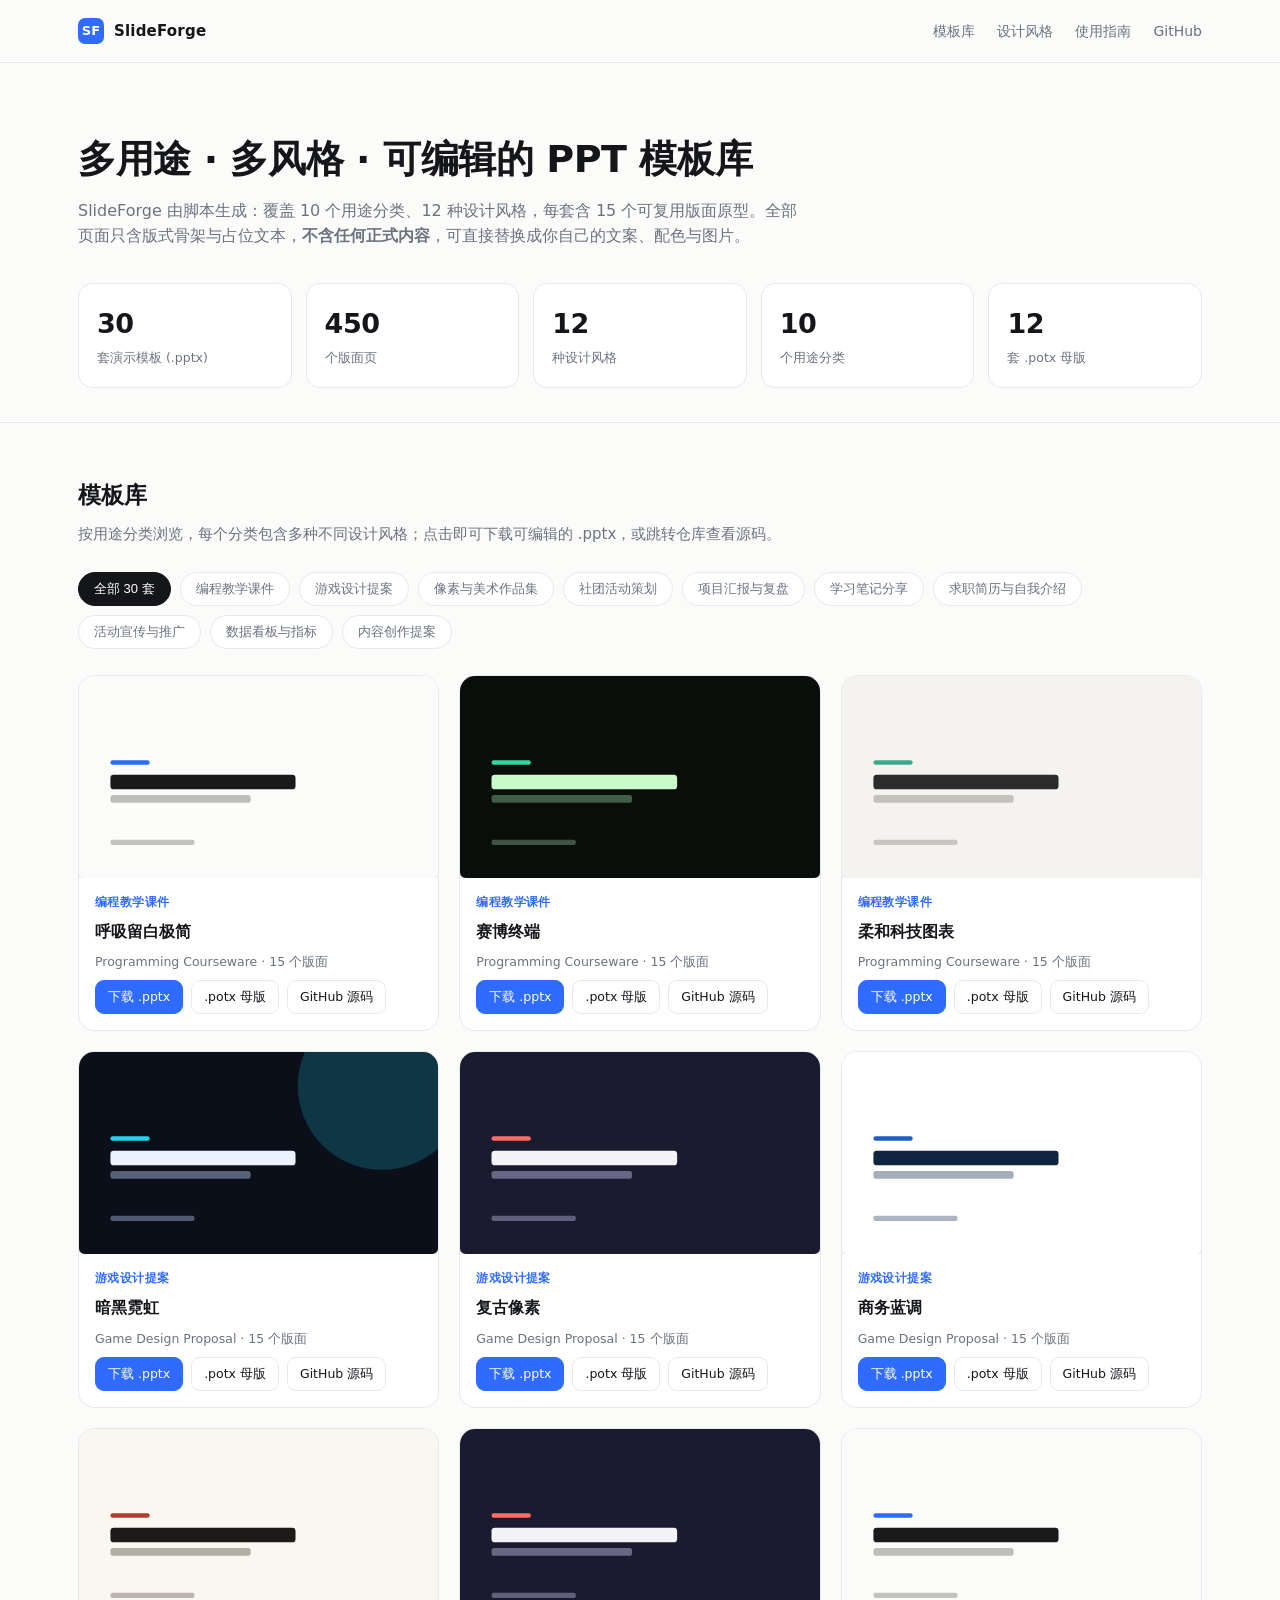
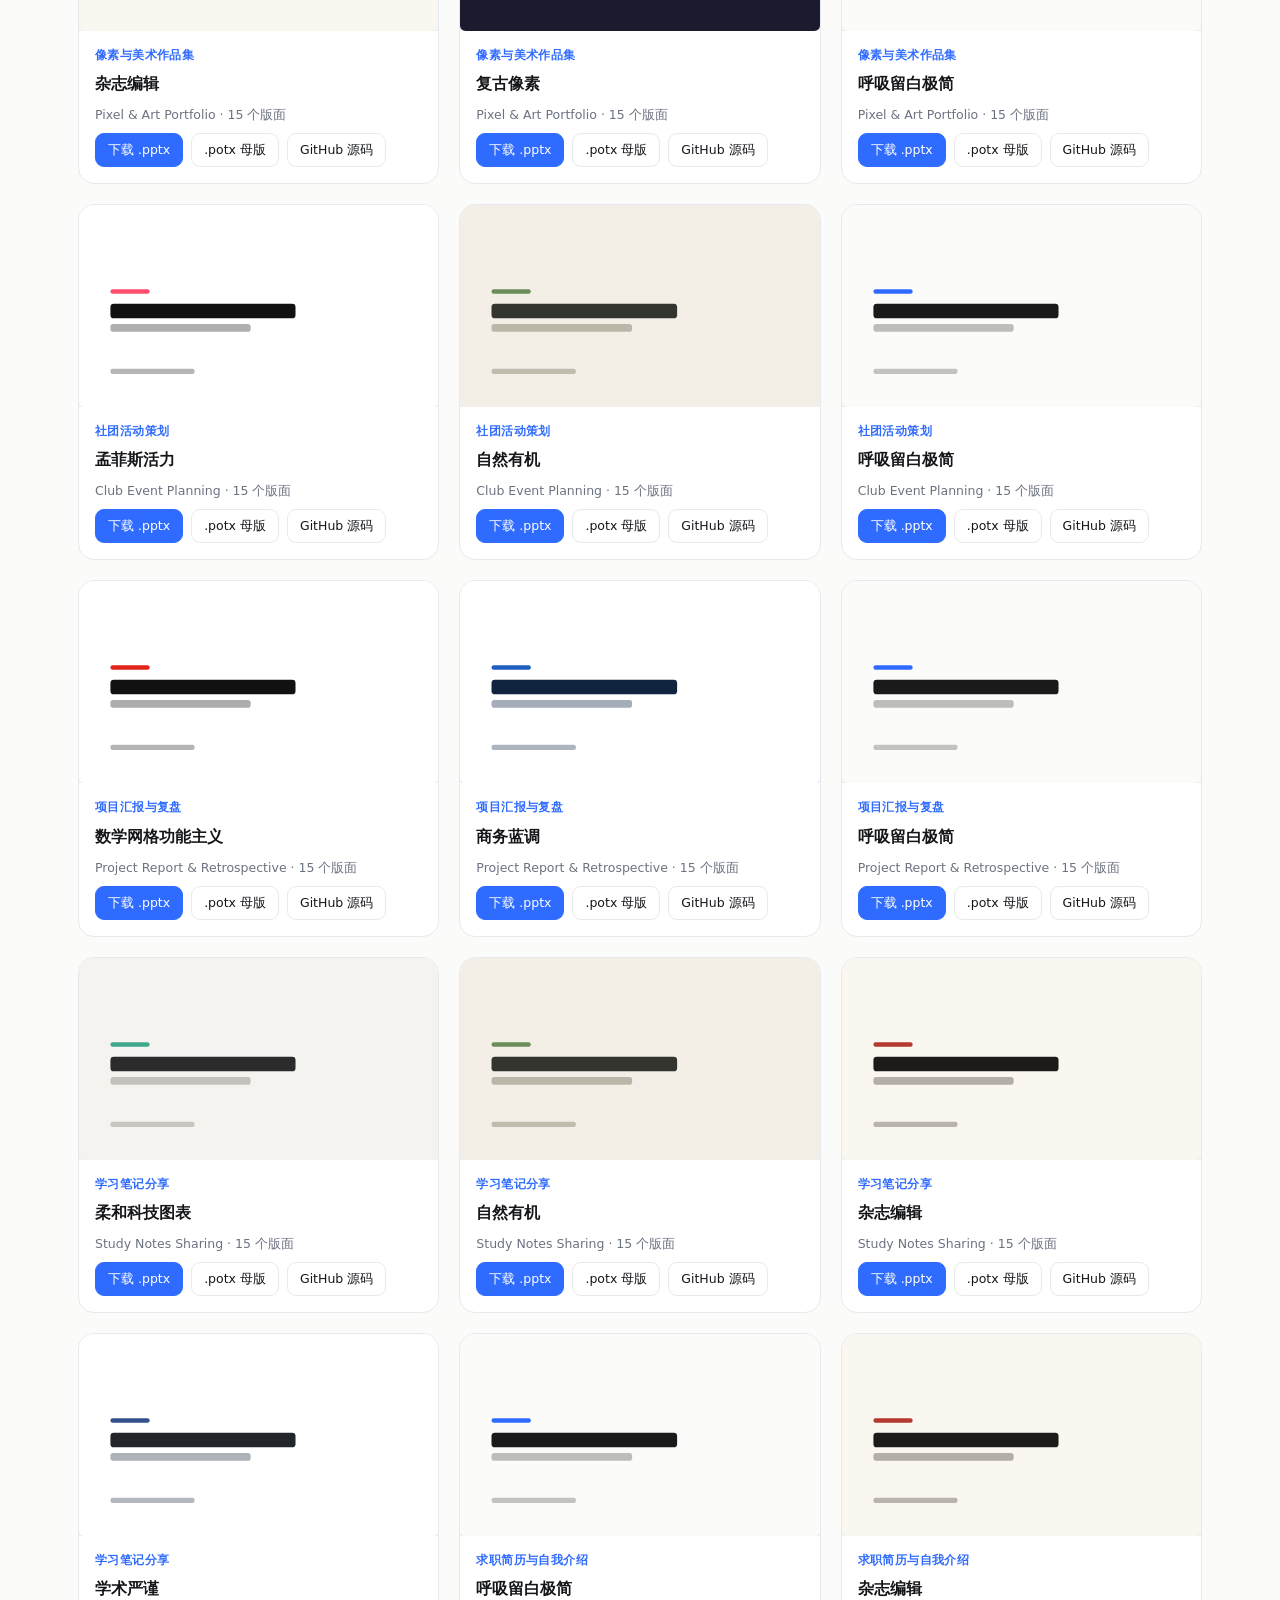
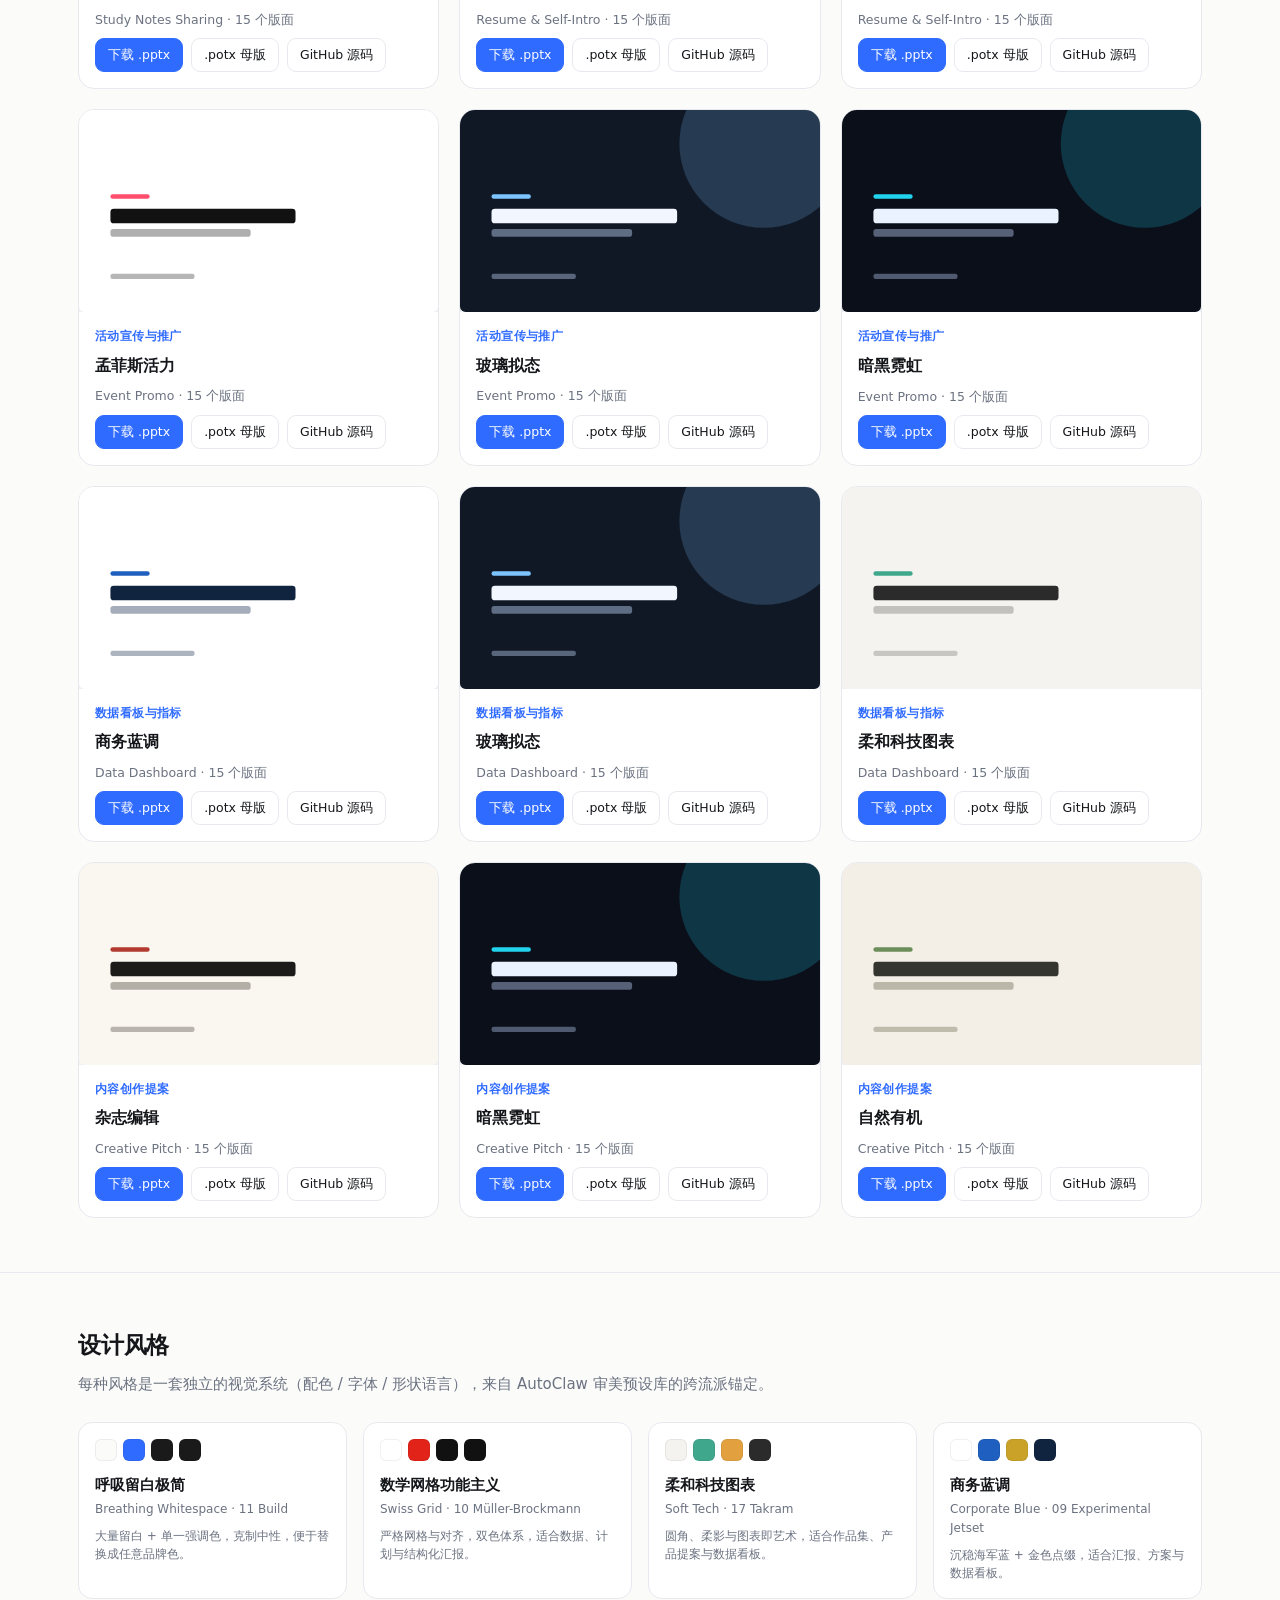
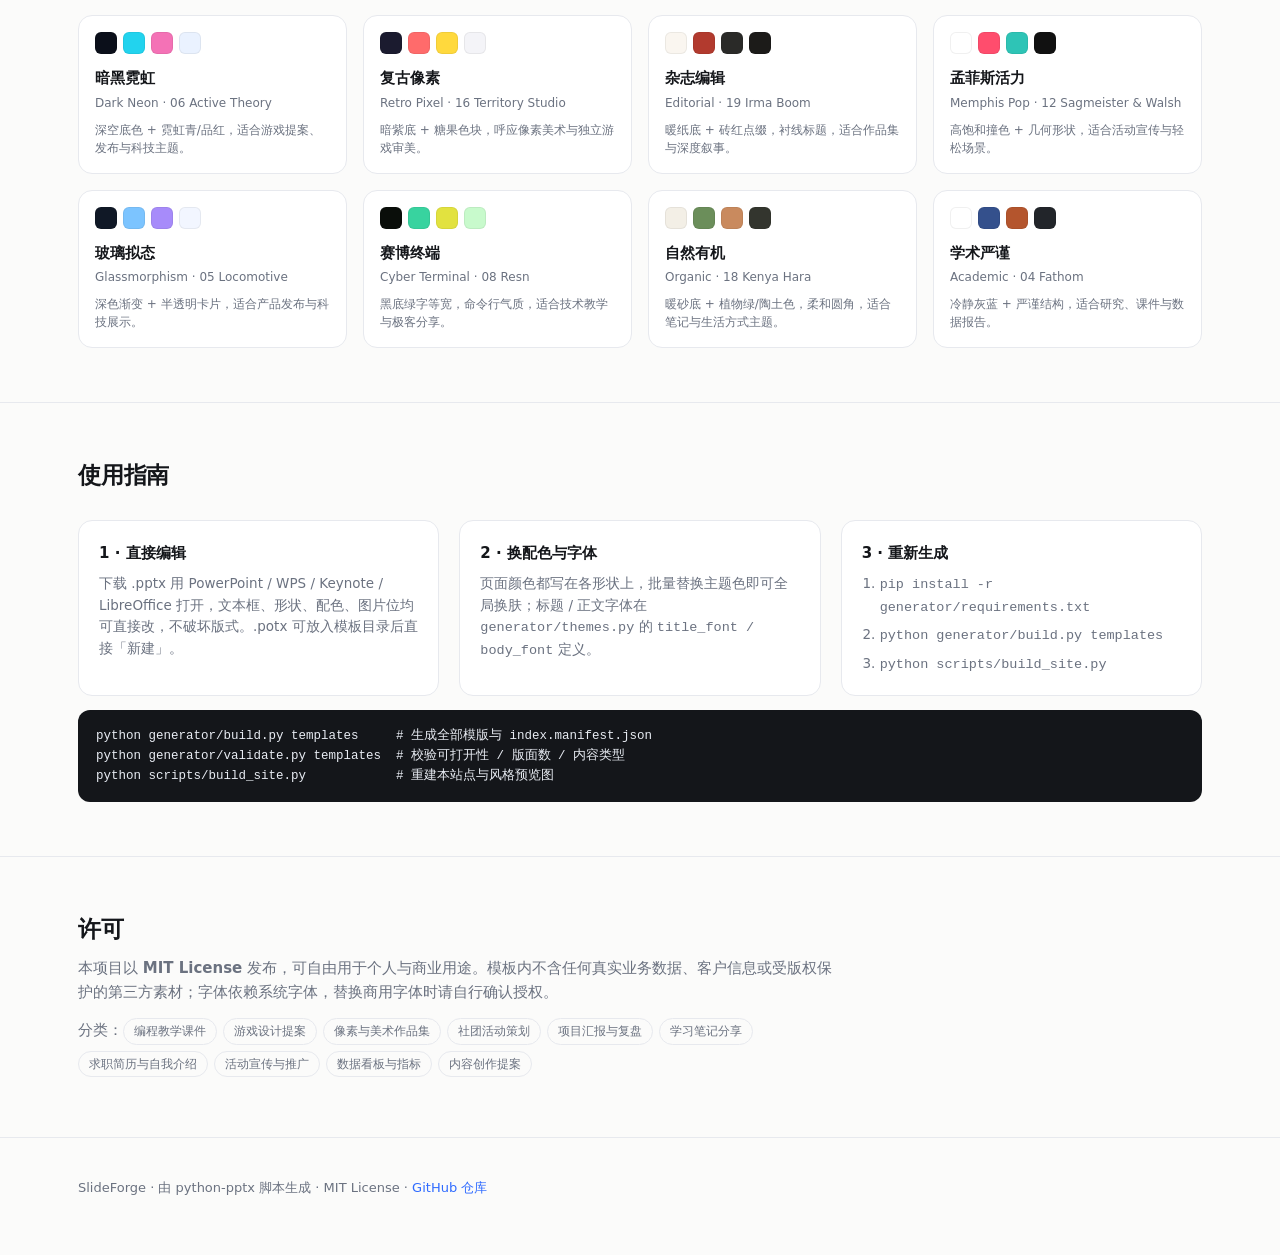
==== index.html @ 3bc5da4f "feat: SlideForge 多用途可编辑PPT模板库首版 - 30 套 .pptx 模板 / 450 版面 / 12 种设计风格 / 10 个用途分类 - 12 套 .potx 母版模板 - p" ====
<!DOCTYPE html>
<html lang="zh-CN">
<head>
<meta charset="utf-8">
<meta name="viewport" content="width=device-width,initial-scale=1">
<title>SlideForge · 多用途可编辑 PPT 模板库</title>
<meta name="description" content="SlideForge —— 30 套多用途、多风格、可编辑且不含正式内容的 PPT 模板库，MIT 协议。">
<style>
*{box-sizing:border-box;margin:0;padding:0}
:root{--ink:#14161a;--ink2:#6b7280;--line:#e7e9ee;--bg:#fbfbfa;--accent:#2f6bff;--card:#fff}
html{scroll-behavior:smooth}
body{background:var(--bg);color:var(--ink);font:15px/1.6 "Segoe UI","Microsoft YaHei",system-ui,sans-serif;-webkit-font-smoothing:antialiased}
a{color:inherit;text-decoration:none}
.wrap{max-width:1180px;margin:0 auto;padding:0 28px}
header.top{position:sticky;top:0;z-index:20;background:rgba(251,251,250,.86);backdrop-filter:blur(10px);border-bottom:1px solid var(--line)}
.top .wrap{display:flex;align-items:center;justify-content:space-between;height:62px}
.brand{display:flex;align-items:center;gap:10px;font-weight:700;letter-spacing:.2px}
.mark{width:26px;height:26px;border-radius:7px;background:var(--accent);display:inline-flex;align-items:center;justify-content:center;color:#fff;font-size:13px;font-weight:800}
.top nav a{color:var(--ink2);font-size:14px;margin-left:22px}
.top nav a:hover{color:var(--accent)}
.hero{padding:74px 0 34px;border-bottom:1px solid var(--line)}
.hero h1{font-size:38px;font-weight:800;letter-spacing:-.4px;max-width:820px;line-height:1.18}
.hero p.lead{margin-top:16px;color:var(--ink2);max-width:720px;font-size:16px}
.metrics{display:grid;grid-template-columns:repeat(5,1fr);gap:14px;margin-top:34px}
.metric{background:var(--card);border:1px solid var(--line);border-radius:14px;padding:18px 18px}
.metric b{display:block;font-size:27px;font-weight:800;letter-spacing:-.5px}
.metric span{color:var(--ink2);font-size:12.5px}
section{padding:54px 0;border-bottom:1px solid var(--line)}
h2.sec{font-size:23px;font-weight:750;letter-spacing:-.2px}
p.sub{color:var(--ink2);margin-top:8px;max-width:760px}
.filters{display:flex;flex-wrap:wrap;gap:9px;margin:26px 0 8px}
.chip{border:1px solid var(--line);background:var(--card);border-radius:999px;padding:7px 15px;font-size:13px;cursor:pointer;color:var(--ink2)}
.chip.on{background:var(--ink);color:#fff;border-color:var(--ink)}
.grid{display:grid;grid-template-columns:repeat(3,1fr);gap:20px;margin-top:26px}
.card{background:var(--card);border:1px solid var(--line);border-radius:16px;overflow:hidden;display:flex;flex-direction:column;transition:transform .15s,box-shadow .15s}
.card:hover{transform:translateY(-3px);box-shadow:0 10px 30px rgba(20,22,26,.08)}
.card img{width:100%;display:block;background:#eef0f4}
.card .body{padding:15px 16px 16px;display:flex;flex-direction:column;gap:8px;flex:1}
.card .cat{font-size:11.5px;color:var(--accent);font-weight:700;letter-spacing:.4px;text-transform:uppercase}
.card .name{font-weight:700;font-size:15.5px}
.card .meta{color:var(--ink2);font-size:12.5px}
.card .links{margin-top:auto;display:flex;gap:8px;flex-wrap:wrap}
.btn{border:1px solid var(--line);border-radius:9px;padding:6px 12px;font-size:12.5px;color:var(--ink);background:#fff}
.btn.primary{background:var(--accent);border-color:var(--accent);color:#fff}
.btn:hover{border-color:var(--accent)}
.themegrid{display:grid;grid-template-columns:repeat(4,1fr);gap:16px;margin-top:26px}
.tcard{background:var(--card);border:1px solid var(--line);border-radius:14px;padding:16px}
.tcard .sw{display:flex;gap:6px;margin-bottom:12px}
.tcard .sw i{width:22px;height:22px;border-radius:6px;display:block;border:1px solid rgba(0,0,0,.06)}
.tcard b{font-size:14.5px}
.tcard small{display:block;color:var(--ink2);font-size:12px;margin-top:3px}
.tcard em{display:block;color:var(--ink2);font-size:12px;font-style:normal;margin-top:8px;line-height:1.5}
.usegrid{display:grid;grid-template-columns:repeat(3,1fr);gap:20px;margin-top:26px}
.ubox{background:var(--card);border:1px solid var(--line);border-radius:14px;padding:20px}
.ubox h3{font-size:15px;margin-bottom:8px}
.ubox p,.ubox li{color:var(--ink2);font-size:13.5px}
.ubox ol{margin-left:18px;display:flex;flex-direction:column;gap:6px}
pre{background:#14161a;color:#e8ecf3;border-radius:12px;padding:16px 18px;overflow:auto;font:12.5px/1.6 Consolas,monospace;margin-top:14px}
footer{padding:40px 0 60px;color:var(--ink2);font-size:13px}
footer a{color:var(--accent)}
.tag{display:inline-block;border:1px solid var(--line);border-radius:999px;padding:3px 10px;font-size:11.5px;color:var(--ink2);margin:0 6px 6px 0}
@media(max-width:900px){.metrics{grid-template-columns:repeat(2,1fr)}.grid{grid-template-columns:1fr 1fr}.themegrid{grid-template-columns:1fr 1fr}.usegrid{grid-template-columns:1fr}.hero h1{font-size:30px}}
@media(max-width:600px){.grid,.themegrid{grid-template-columns:1fr}}
</style>
</head>
<body>
<header class="top"><div class="wrap">
  <a class="brand" href="#top"><span class="mark">SF</span> SlideForge</a>
  <nav><a href="#library">模板库</a><a href="#styles">设计风格</a><a href="#usage">使用指南</a><a href="https://github.com/fanquanpp/slide-forge" target="_blank" rel="noopener">GitHub</a></nav>
</div></header>
<div id="top"></div>
<div class="hero"><div class="wrap">
  <h1>多用途 · 多风格 · 可编辑的 PPT 模板库</h1>
  <p class="lead">SlideForge 由脚本生成：覆盖 10 个用途分类、12 种设计风格，每套含 15 个可复用版面原型。全部页面只含版式骨架与占位文本，<b>不含任何正式内容</b>，可直接替换成你自己的文案、配色与图片。</p>
  <div class="metrics">
    <div class="metric"><b>30</b><span>套演示模板 (.pptx)</span></div>
    <div class="metric"><b>450</b><span>个版面页</span></div>
    <div class="metric"><b>12</b><span>种设计风格</span></div>
    <div class="metric"><b>10</b><span>个用途分类</span></div>
    <div class="metric"><b>12</b><span>套 .potx 母版</span></div>
  </div>
</div></div>
<section id="library"><div class="wrap">
  <h2 class="sec">模板库</h2>
  <p class="sub">按用途分类浏览，每个分类包含多种不同设计风格；点击即可下载可编辑的 .pptx，或跳转仓库查看源码。</p>
  <div class="filters"><button class="chip on" data-cat="all">全部 30 套</button><button class="chip" data-cat="01-teaching">编程教学课件</button><button class="chip" data-cat="02-game-gdd">游戏设计提案</button><button class="chip" data-cat="03-portfolio">像素与美术作品集</button><button class="chip" data-cat="04-club-event">社团活动策划</button><button class="chip" data-cat="05-project-report">项目汇报与复盘</button><button class="chip" data-cat="06-study-notes">学习笔记分享</button><button class="chip" data-cat="07-resume">求职简历与自我介绍</button><button class="chip" data-cat="08-promo">活动宣传与推广</button><button class="chip" data-cat="09-dashboard">数据看板与指标</button><button class="chip" data-cat="10-creative-pitch">内容创作提案</button></div>
  <div class="grid"><article class="card" data-cat="01-teaching"><img loading="lazy" src="assets/previews/build-cover.svg" alt="编程教学课件 · 呼吸留白极简 预览"><div class="body"><div class="cat">编程教学课件</div><div class="name">呼吸留白极简</div><div class="meta">Programming Courseware · 15 个版面</div><div class="links"><a class="btn primary" href="templates/01-teaching-programming-courseware/01__build.pptx" download>下载 .pptx</a><a class="btn" href="templates/_potx/slideforge-build.potx" download>.potx 母版</a><a class="btn" href="https://github.com/fanquanpp/slide-forge/blob/main/templates/01-teaching-programming-courseware/01__build.pptx" target="_blank" rel="noopener">GitHub 源码</a></div></div></article><article class="card" data-cat="01-teaching"><img loading="lazy" src="assets/previews/terminal-cover.svg" alt="编程教学课件 · 赛博终端 预览"><div class="body"><div class="cat">编程教学课件</div><div class="name">赛博终端</div><div class="meta">Programming Courseware · 15 个版面</div><div class="links"><a class="btn primary" href="templates/01-teaching-programming-courseware/01__terminal.pptx" download>下载 .pptx</a><a class="btn" href="templates/_potx/slideforge-terminal.potx" download>.potx 母版</a><a class="btn" href="https://github.com/fanquanpp/slide-forge/blob/main/templates/01-teaching-programming-courseware/01__terminal.pptx" target="_blank" rel="noopener">GitHub 源码</a></div></div></article><article class="card" data-cat="01-teaching"><img loading="lazy" src="assets/previews/takram-cover.svg" alt="编程教学课件 · 柔和科技图表 预览"><div class="body"><div class="cat">编程教学课件</div><div class="name">柔和科技图表</div><div class="meta">Programming Courseware · 15 个版面</div><div class="links"><a class="btn primary" href="templates/01-teaching-programming-courseware/01__takram.pptx" download>下载 .pptx</a><a class="btn" href="templates/_potx/slideforge-takram.potx" download>.potx 母版</a><a class="btn" href="https://github.com/fanquanpp/slide-forge/blob/main/templates/01-teaching-programming-courseware/01__takram.pptx" target="_blank" rel="noopener">GitHub 源码</a></div></div></article><article class="card" data-cat="02-game-gdd"><img loading="lazy" src="assets/previews/darkneon-cover.svg" alt="游戏设计提案 · 暗黑霓虹 预览"><div class="body"><div class="cat">游戏设计提案</div><div class="name">暗黑霓虹</div><div class="meta">Game Design Proposal · 15 个版面</div><div class="links"><a class="btn primary" href="templates/02-game-gdd-game-design-proposal/02__darkneon.pptx" download>下载 .pptx</a><a class="btn" href="templates/_potx/slideforge-darkneon.potx" download>.potx 母版</a><a class="btn" href="https://github.com/fanquanpp/slide-forge/blob/main/templates/02-game-gdd-game-design-proposal/02__darkneon.pptx" target="_blank" rel="noopener">GitHub 源码</a></div></div></article><article class="card" data-cat="02-game-gdd"><img loading="lazy" src="assets/previews/retropixel-cover.svg" alt="游戏设计提案 · 复古像素 预览"><div class="body"><div class="cat">游戏设计提案</div><div class="name">复古像素</div><div class="meta">Game Design Proposal · 15 个版面</div><div class="links"><a class="btn primary" href="templates/02-game-gdd-game-design-proposal/02__retropixel.pptx" download>下载 .pptx</a><a class="btn" href="templates/_potx/slideforge-retropixel.potx" download>.potx 母版</a><a class="btn" href="https://github.com/fanquanpp/slide-forge/blob/main/templates/02-game-gdd-game-design-proposal/02__retropixel.pptx" target="_blank" rel="noopener">GitHub 源码</a></div></div></article><article class="card" data-cat="02-game-gdd"><img loading="lazy" src="assets/previews/corporate-cover.svg" alt="游戏设计提案 · 商务蓝调 预览"><div class="body"><div class="cat">游戏设计提案</div><div class="name">商务蓝调</div><div class="meta">Game Design Proposal · 15 个版面</div><div class="links"><a class="btn primary" href="templates/02-game-gdd-game-design-proposal/02__corporate.pptx" download>下载 .pptx</a><a class="btn" href="templates/_potx/slideforge-corporate.potx" download>.potx 母版</a><a class="btn" href="https://github.com/fanquanpp/slide-forge/blob/main/templates/02-game-gdd-game-design-proposal/02__corporate.pptx" target="_blank" rel="noopener">GitHub 源码</a></div></div></article><article class="card" data-cat="03-portfolio"><img loading="lazy" src="assets/previews/editorial-cover.svg" alt="像素与美术作品集 · 杂志编辑 预览"><div class="body"><div class="cat">像素与美术作品集</div><div class="name">杂志编辑</div><div class="meta">Pixel &amp; Art Portfolio · 15 个版面</div><div class="links"><a class="btn primary" href="templates/03-portfolio-pixel-art-portfolio/03__editorial.pptx" download>下载 .pptx</a><a class="btn" href="templates/_potx/slideforge-editorial.potx" download>.potx 母版</a><a class="btn" href="https://github.com/fanquanpp/slide-forge/blob/main/templates/03-portfolio-pixel-art-portfolio/03__editorial.pptx" target="_blank" rel="noopener">GitHub 源码</a></div></div></article><article class="card" data-cat="03-portfolio"><img loading="lazy" src="assets/previews/retropixel-cover.svg" alt="像素与美术作品集 · 复古像素 预览"><div class="body"><div class="cat">像素与美术作品集</div><div class="name">复古像素</div><div class="meta">Pixel &amp; Art Portfolio · 15 个版面</div><div class="links"><a class="btn primary" href="templates/03-portfolio-pixel-art-portfolio/03__retropixel.pptx" download>下载 .pptx</a><a class="btn" href="templates/_potx/slideforge-retropixel.potx" download>.potx 母版</a><a class="btn" href="https://github.com/fanquanpp/slide-forge/blob/main/templates/03-portfolio-pixel-art-portfolio/03__retropixel.pptx" target="_blank" rel="noopener">GitHub 源码</a></div></div></article><article class="card" data-cat="03-portfolio"><img loading="lazy" src="assets/previews/build-cover.svg" alt="像素与美术作品集 · 呼吸留白极简 预览"><div class="body"><div class="cat">像素与美术作品集</div><div class="name">呼吸留白极简</div><div class="meta">Pixel &amp; Art Portfolio · 15 个版面</div><div class="links"><a class="btn primary" href="templates/03-portfolio-pixel-art-portfolio/03__build.pptx" download>下载 .pptx</a><a class="btn" href="templates/_potx/slideforge-build.potx" download>.potx 母版</a><a class="btn" href="https://github.com/fanquanpp/slide-forge/blob/main/templates/03-portfolio-pixel-art-portfolio/03__build.pptx" target="_blank" rel="noopener">GitHub 源码</a></div></div></article><article class="card" data-cat="04-club-event"><img loading="lazy" src="assets/previews/memphis-cover.svg" alt="社团活动策划 · 孟菲斯活力 预览"><div class="body"><div class="cat">社团活动策划</div><div class="name">孟菲斯活力</div><div class="meta">Club Event Planning · 15 个版面</div><div class="links"><a class="btn primary" href="templates/04-club-event-club-event-planning/04__memphis.pptx" download>下载 .pptx</a><a class="btn" href="templates/_potx/slideforge-memphis.potx" download>.potx 母版</a><a class="btn" href="https://github.com/fanquanpp/slide-forge/blob/main/templates/04-club-event-club-event-planning/04__memphis.pptx" target="_blank" rel="noopener">GitHub 源码</a></div></div></article><article class="card" data-cat="04-club-event"><img loading="lazy" src="assets/previews/organic-cover.svg" alt="社团活动策划 · 自然有机 预览"><div class="body"><div class="cat">社团活动策划</div><div class="name">自然有机</div><div class="meta">Club Event Planning · 15 个版面</div><div class="links"><a class="btn primary" href="templates/04-club-event-club-event-planning/04__organic.pptx" download>下载 .pptx</a><a class="btn" href="templates/_potx/slideforge-organic.potx" download>.potx 母版</a><a class="btn" href="https://github.com/fanquanpp/slide-forge/blob/main/templates/04-club-event-club-event-planning/04__organic.pptx" target="_blank" rel="noopener">GitHub 源码</a></div></div></article><article class="card" data-cat="04-club-event"><img loading="lazy" src="assets/previews/build-cover.svg" alt="社团活动策划 · 呼吸留白极简 预览"><div class="body"><div class="cat">社团活动策划</div><div class="name">呼吸留白极简</div><div class="meta">Club Event Planning · 15 个版面</div><div class="links"><a class="btn primary" href="templates/04-club-event-club-event-planning/04__build.pptx" download>下载 .pptx</a><a class="btn" href="templates/_potx/slideforge-build.potx" download>.potx 母版</a><a class="btn" href="https://github.com/fanquanpp/slide-forge/blob/main/templates/04-club-event-club-event-planning/04__build.pptx" target="_blank" rel="noopener">GitHub 源码</a></div></div></article><article class="card" data-cat="05-project-report"><img loading="lazy" src="assets/previews/brockmann-cover.svg" alt="项目汇报与复盘 · 数学网格功能主义 预览"><div class="body"><div class="cat">项目汇报与复盘</div><div class="name">数学网格功能主义</div><div class="meta">Project Report &amp; Retrospective · 15 个版面</div><div class="links"><a class="btn primary" href="templates/05-project-report-project-report-retrospective/05__brockmann.pptx" download>下载 .pptx</a><a class="btn" href="templates/_potx/slideforge-brockmann.potx" download>.potx 母版</a><a class="btn" href="https://github.com/fanquanpp/slide-forge/blob/main/templates/05-project-report-project-report-retrospective/05__brockmann.pptx" target="_blank" rel="noopener">GitHub 源码</a></div></div></article><article class="card" data-cat="05-project-report"><img loading="lazy" src="assets/previews/corporate-cover.svg" alt="项目汇报与复盘 · 商务蓝调 预览"><div class="body"><div class="cat">项目汇报与复盘</div><div class="name">商务蓝调</div><div class="meta">Project Report &amp; Retrospective · 15 个版面</div><div class="links"><a class="btn primary" href="templates/05-project-report-project-report-retrospective/05__corporate.pptx" download>下载 .pptx</a><a class="btn" href="templates/_potx/slideforge-corporate.potx" download>.potx 母版</a><a class="btn" href="https://github.com/fanquanpp/slide-forge/blob/main/templates/05-project-report-project-report-retrospective/05__corporate.pptx" target="_blank" rel="noopener">GitHub 源码</a></div></div></article><article class="card" data-cat="05-project-report"><img loading="lazy" src="assets/previews/build-cover.svg" alt="项目汇报与复盘 · 呼吸留白极简 预览"><div class="body"><div class="cat">项目汇报与复盘</div><div class="name">呼吸留白极简</div><div class="meta">Project Report &amp; Retrospective · 15 个版面</div><div class="links"><a class="btn primary" href="templates/05-project-report-project-report-retrospective/05__build.pptx" download>下载 .pptx</a><a class="btn" href="templates/_potx/slideforge-build.potx" download>.potx 母版</a><a class="btn" href="https://github.com/fanquanpp/slide-forge/blob/main/templates/05-project-report-project-report-retrospective/05__build.pptx" target="_blank" rel="noopener">GitHub 源码</a></div></div></article><article class="card" data-cat="06-study-notes"><img loading="lazy" src="assets/previews/takram-cover.svg" alt="学习笔记分享 · 柔和科技图表 预览"><div class="body"><div class="cat">学习笔记分享</div><div class="name">柔和科技图表</div><div class="meta">Study Notes Sharing · 15 个版面</div><div class="links"><a class="btn primary" href="templates/06-study-notes-study-notes-sharing/06__takram.pptx" download>下载 .pptx</a><a class="btn" href="templates/_potx/slideforge-takram.potx" download>.potx 母版</a><a class="btn" href="https://github.com/fanquanpp/slide-forge/blob/main/templates/06-study-notes-study-notes-sharing/06__takram.pptx" target="_blank" rel="noopener">GitHub 源码</a></div></div></article><article class="card" data-cat="06-study-notes"><img loading="lazy" src="assets/previews/organic-cover.svg" alt="学习笔记分享 · 自然有机 预览"><div class="body"><div class="cat">学习笔记分享</div><div class="name">自然有机</div><div class="meta">Study Notes Sharing · 15 个版面</div><div class="links"><a class="btn primary" href="templates/06-study-notes-study-notes-sharing/06__organic.pptx" download>下载 .pptx</a><a class="btn" href="templates/_potx/slideforge-organic.potx" download>.potx 母版</a><a class="btn" href="https://github.com/fanquanpp/slide-forge/blob/main/templates/06-study-notes-study-notes-sharing/06__organic.pptx" target="_blank" rel="noopener">GitHub 源码</a></div></div></article><article class="card" data-cat="06-study-notes"><img loading="lazy" src="assets/previews/editorial-cover.svg" alt="学习笔记分享 · 杂志编辑 预览"><div class="body"><div class="cat">学习笔记分享</div><div class="name">杂志编辑</div><div class="meta">Study Notes Sharing · 15 个版面</div><div class="links"><a class="btn primary" href="templates/06-study-notes-study-notes-sharing/06__editorial.pptx" download>下载 .pptx</a><a class="btn" href="templates/_potx/slideforge-editorial.potx" download>.potx 母版</a><a class="btn" href="https://github.com/fanquanpp/slide-forge/blob/main/templates/06-study-notes-study-notes-sharing/06__editorial.pptx" target="_blank" rel="noopener">GitHub 源码</a></div></div></article><article class="card" data-cat="06-study-notes"><img loading="lazy" src="assets/previews/academic-cover.svg" alt="学习笔记分享 · 学术严谨 预览"><div class="body"><div class="cat">学习笔记分享</div><div class="name">学术严谨</div><div class="meta">Study Notes Sharing · 15 个版面</div><div class="links"><a class="btn primary" href="templates/06-study-notes-study-notes-sharing/06__academic.pptx" download>下载 .pptx</a><a class="btn" href="templates/_potx/slideforge-academic.potx" download>.potx 母版</a><a class="btn" href="https://github.com/fanquanpp/slide-forge/blob/main/templates/06-study-notes-study-notes-sharing/06__academic.pptx" target="_blank" rel="noopener">GitHub 源码</a></div></div></article><article class="card" data-cat="07-resume"><img loading="lazy" src="assets/previews/build-cover.svg" alt="求职简历与自我介绍 · 呼吸留白极简 预览"><div class="body"><div class="cat">求职简历与自我介绍</div><div class="name">呼吸留白极简</div><div class="meta">Resume &amp; Self-Intro · 15 个版面</div><div class="links"><a class="btn primary" href="templates/07-resume-resume-self-intro/07__build.pptx" download>下载 .pptx</a><a class="btn" href="templates/_potx/slideforge-build.potx" download>.potx 母版</a><a class="btn" href="https://github.com/fanquanpp/slide-forge/blob/main/templates/07-resume-resume-self-intro/07__build.pptx" target="_blank" rel="noopener">GitHub 源码</a></div></div></article><article class="card" data-cat="07-resume"><img loading="lazy" src="assets/previews/editorial-cover.svg" alt="求职简历与自我介绍 · 杂志编辑 预览"><div class="body"><div class="cat">求职简历与自我介绍</div><div class="name">杂志编辑</div><div class="meta">Resume &amp; Self-Intro · 15 个版面</div><div class="links"><a class="btn primary" href="templates/07-resume-resume-self-intro/07__editorial.pptx" download>下载 .pptx</a><a class="btn" href="templates/_potx/slideforge-editorial.potx" download>.potx 母版</a><a class="btn" href="https://github.com/fanquanpp/slide-forge/blob/main/templates/07-resume-resume-self-intro/07__editorial.pptx" target="_blank" rel="noopener">GitHub 源码</a></div></div></article><article class="card" data-cat="08-promo"><img loading="lazy" src="assets/previews/memphis-cover.svg" alt="活动宣传与推广 · 孟菲斯活力 预览"><div class="body"><div class="cat">活动宣传与推广</div><div class="name">孟菲斯活力</div><div class="meta">Event Promo · 15 个版面</div><div class="links"><a class="btn primary" href="templates/08-promo-event-promo/08__memphis.pptx" download>下载 .pptx</a><a class="btn" href="templates/_potx/slideforge-memphis.potx" download>.potx 母版</a><a class="btn" href="https://github.com/fanquanpp/slide-forge/blob/main/templates/08-promo-event-promo/08__memphis.pptx" target="_blank" rel="noopener">GitHub 源码</a></div></div></article><article class="card" data-cat="08-promo"><img loading="lazy" src="assets/previews/glass-cover.svg" alt="活动宣传与推广 · 玻璃拟态 预览"><div class="body"><div class="cat">活动宣传与推广</div><div class="name">玻璃拟态</div><div class="meta">Event Promo · 15 个版面</div><div class="links"><a class="btn primary" href="templates/08-promo-event-promo/08__glass.pptx" download>下载 .pptx</a><a class="btn" href="templates/_potx/slideforge-glass.potx" download>.potx 母版</a><a class="btn" href="https://github.com/fanquanpp/slide-forge/blob/main/templates/08-promo-event-promo/08__glass.pptx" target="_blank" rel="noopener">GitHub 源码</a></div></div></article><article class="card" data-cat="08-promo"><img loading="lazy" src="assets/previews/darkneon-cover.svg" alt="活动宣传与推广 · 暗黑霓虹 预览"><div class="body"><div class="cat">活动宣传与推广</div><div class="name">暗黑霓虹</div><div class="meta">Event Promo · 15 个版面</div><div class="links"><a class="btn primary" href="templates/08-promo-event-promo/08__darkneon.pptx" download>下载 .pptx</a><a class="btn" href="templates/_potx/slideforge-darkneon.potx" download>.potx 母版</a><a class="btn" href="https://github.com/fanquanpp/slide-forge/blob/main/templates/08-promo-event-promo/08__darkneon.pptx" target="_blank" rel="noopener">GitHub 源码</a></div></div></article><article class="card" data-cat="09-dashboard"><img loading="lazy" src="assets/previews/corporate-cover.svg" alt="数据看板与指标 · 商务蓝调 预览"><div class="body"><div class="cat">数据看板与指标</div><div class="name">商务蓝调</div><div class="meta">Data Dashboard · 15 个版面</div><div class="links"><a class="btn primary" href="templates/09-dashboard-data-dashboard/09__corporate.pptx" download>下载 .pptx</a><a class="btn" href="templates/_potx/slideforge-corporate.potx" download>.potx 母版</a><a class="btn" href="https://github.com/fanquanpp/slide-forge/blob/main/templates/09-dashboard-data-dashboard/09__corporate.pptx" target="_blank" rel="noopener">GitHub 源码</a></div></div></article><article class="card" data-cat="09-dashboard"><img loading="lazy" src="assets/previews/glass-cover.svg" alt="数据看板与指标 · 玻璃拟态 预览"><div class="body"><div class="cat">数据看板与指标</div><div class="name">玻璃拟态</div><div class="meta">Data Dashboard · 15 个版面</div><div class="links"><a class="btn primary" href="templates/09-dashboard-data-dashboard/09__glass.pptx" download>下载 .pptx</a><a class="btn" href="templates/_potx/slideforge-glass.potx" download>.potx 母版</a><a class="btn" href="https://github.com/fanquanpp/slide-forge/blob/main/templates/09-dashboard-data-dashboard/09__glass.pptx" target="_blank" rel="noopener">GitHub 源码</a></div></div></article><article class="card" data-cat="09-dashboard"><img loading="lazy" src="assets/previews/takram-cover.svg" alt="数据看板与指标 · 柔和科技图表 预览"><div class="body"><div class="cat">数据看板与指标</div><div class="name">柔和科技图表</div><div class="meta">Data Dashboard · 15 个版面</div><div class="links"><a class="btn primary" href="templates/09-dashboard-data-dashboard/09__takram.pptx" download>下载 .pptx</a><a class="btn" href="templates/_potx/slideforge-takram.potx" download>.potx 母版</a><a class="btn" href="https://github.com/fanquanpp/slide-forge/blob/main/templates/09-dashboard-data-dashboard/09__takram.pptx" target="_blank" rel="noopener">GitHub 源码</a></div></div></article><article class="card" data-cat="10-creative-pitch"><img loading="lazy" src="assets/previews/editorial-cover.svg" alt="内容创作提案 · 杂志编辑 预览"><div class="body"><div class="cat">内容创作提案</div><div class="name">杂志编辑</div><div class="meta">Creative Pitch · 15 个版面</div><div class="links"><a class="btn primary" href="templates/10-creative-pitch-creative-pitch/10__editorial.pptx" download>下载 .pptx</a><a class="btn" href="templates/_potx/slideforge-editorial.potx" download>.potx 母版</a><a class="btn" href="https://github.com/fanquanpp/slide-forge/blob/main/templates/10-creative-pitch-creative-pitch/10__editorial.pptx" target="_blank" rel="noopener">GitHub 源码</a></div></div></article><article class="card" data-cat="10-creative-pitch"><img loading="lazy" src="assets/previews/darkneon-cover.svg" alt="内容创作提案 · 暗黑霓虹 预览"><div class="body"><div class="cat">内容创作提案</div><div class="name">暗黑霓虹</div><div class="meta">Creative Pitch · 15 个版面</div><div class="links"><a class="btn primary" href="templates/10-creative-pitch-creative-pitch/10__darkneon.pptx" download>下载 .pptx</a><a class="btn" href="templates/_potx/slideforge-darkneon.potx" download>.potx 母版</a><a class="btn" href="https://github.com/fanquanpp/slide-forge/blob/main/templates/10-creative-pitch-creative-pitch/10__darkneon.pptx" target="_blank" rel="noopener">GitHub 源码</a></div></div></article><article class="card" data-cat="10-creative-pitch"><img loading="lazy" src="assets/previews/organic-cover.svg" alt="内容创作提案 · 自然有机 预览"><div class="body"><div class="cat">内容创作提案</div><div class="name">自然有机</div><div class="meta">Creative Pitch · 15 个版面</div><div class="links"><a class="btn primary" href="templates/10-creative-pitch-creative-pitch/10__organic.pptx" download>下载 .pptx</a><a class="btn" href="templates/_potx/slideforge-organic.potx" download>.potx 母版</a><a class="btn" href="https://github.com/fanquanpp/slide-forge/blob/main/templates/10-creative-pitch-creative-pitch/10__organic.pptx" target="_blank" rel="noopener">GitHub 源码</a></div></div></article></div>
</div></section>
<section id="styles"><div class="wrap">
  <h2 class="sec">设计风格</h2>
  <p class="sub">每种风格是一套独立的视觉系统（配色 / 字体 / 形状语言），来自 AutoClaw 审美预设库的跨流派锚定。</p>
  <div class="themegrid"><div class="tcard"><div class="sw"><i style="background:#FBFBFA"></i><i style="background:#2F6BFF"></i><i style="background:#1A1A1A"></i><i style="background:#1A1A1A"></i></div><b>呼吸留白极简</b><small>Breathing Whitespace · 11 Build</small><em>大量留白 + 单一强调色，克制中性，便于替换成任意品牌色。</em></div><div class="tcard"><div class="sw"><i style="background:#FFFFFF"></i><i style="background:#E2231A"></i><i style="background:#111111"></i><i style="background:#111111"></i></div><b>数学网格功能主义</b><small>Swiss Grid · 10 Müller-Brockmann</small><em>严格网格与对齐，双色体系，适合数据、计划与结构化汇报。</em></div><div class="tcard"><div class="sw"><i style="background:#F5F3EF"></i><i style="background:#3FA88C"></i><i style="background:#E2A03F"></i><i style="background:#2B2B2B"></i></div><b>柔和科技图表</b><small>Soft Tech · 17 Takram</small><em>圆角、柔影与图表即艺术，适合作品集、产品提案与数据看板。</em></div><div class="tcard"><div class="sw"><i style="background:#FFFFFF"></i><i style="background:#1E5FBF"></i><i style="background:#C9A227"></i><i style="background:#10233F"></i></div><b>商务蓝调</b><small>Corporate Blue · 09 Experimental Jetset</small><em>沉稳海军蓝 + 金色点缀，适合汇报、方案与数据看板。</em></div><div class="tcard"><div class="sw"><i style="background:#0B0F1A"></i><i style="background:#22D3EE"></i><i style="background:#F472B6"></i><i style="background:#EAF2FF"></i></div><b>暗黑霓虹</b><small>Dark Neon · 06 Active Theory</small><em>深空底色 + 霓虹青/品红，适合游戏提案、发布与科技主题。</em></div><div class="tcard"><div class="sw"><i style="background:#1B1B2F"></i><i style="background:#FF6B6B"></i><i style="background:#FFD93D"></i><i style="background:#F4F4F8"></i></div><b>复古像素</b><small>Retro Pixel · 16 Territory Studio</small><em>暗紫底 + 糖果色块，呼应像素美术与独立游戏审美。</em></div><div class="tcard"><div class="sw"><i style="background:#FAF6F0"></i><i style="background:#B23A2E"></i><i style="background:#2A2A28"></i><i style="background:#1C1B19"></i></div><b>杂志编辑</b><small>Editorial · 19 Irma Boom</small><em>暖纸底 + 砖红点缀，衬线标题，适合作品集与深度叙事。</em></div><div class="tcard"><div class="sw"><i style="background:#FFFFFF"></i><i style="background:#FF4D6D"></i><i style="background:#2EC4B6"></i><i style="background:#111111"></i></div><b>孟菲斯活力</b><small>Memphis Pop · 12 Sagmeister &amp; Walsh</small><em>高饱和撞色 + 几何形状，适合活动宣传与轻松场景。</em></div><div class="tcard"><div class="sw"><i style="background:#101826"></i><i style="background:#7CC4FF"></i><i style="background:#A78BFA"></i><i style="background:#F2F6FF"></i></div><b>玻璃拟态</b><small>Glassmorphism · 05 Locomotive</small><em>深色渐变 + 半透明卡片，适合产品发布与科技展示。</em></div><div class="tcard"><div class="sw"><i style="background:#0A0E0A"></i><i style="background:#38D39F"></i><i style="background:#E2E23F"></i><i style="background:#C8FACC"></i></div><b>赛博终端</b><small>Cyber Terminal · 08 Resn</small><em>黑底绿字等宽，命令行气质，适合技术教学与极客分享。</em></div><div class="tcard"><div class="sw"><i style="background:#F3EFE6"></i><i style="background:#6B8E5A"></i><i style="background:#C98A5E"></i><i style="background:#33352E"></i></div><b>自然有机</b><small>Organic · 18 Kenya Hara</small><em>暖砂底 + 植物绿/陶土色，柔和圆角，适合笔记与生活方式主题。</em></div><div class="tcard"><div class="sw"><i style="background:#FFFFFF"></i><i style="background:#34508C"></i><i style="background:#B4552D"></i><i style="background:#22252A"></i></div><b>学术严谨</b><small>Academic · 04 Fathom</small><em>冷静灰蓝 + 严谨结构，适合研究、课件与数据报告。</em></div></div>
</div></section>
<section id="usage"><div class="wrap">
  <h2 class="sec">使用指南</h2>
  <div class="usegrid">
    <div class="ubox"><h3>1 · 直接编辑</h3><p>下载 .pptx 用 PowerPoint / WPS / Keynote / LibreOffice 打开，文本框、形状、配色、图片位均可直接改，不破坏版式。.potx 可放入模板目录后直接「新建」。</p></div>
    <div class="ubox"><h3>2 · 换配色与字体</h3><p>页面颜色都写在各形状上，批量替换主题色即可全局换肤；标题 / 正文字体在 <code>generator/themes.py</code> 的 <code>title_font / body_font</code> 定义。</p></div>
    <div class="ubox"><h3>3 · 重新生成</h3><ol><li><code>pip install -r generator/requirements.txt</code></li><li><code>python generator/build.py templates</code></li><li><code>python scripts/build_site.py</code></li></ol></div>
  </div>
  <pre>python generator/build.py templates     # 生成全部模版与 index.manifest.json
python generator/validate.py templates  # 校验可打开性 / 版面数 / 内容类型
python scripts/build_site.py            # 重建本站点与风格预览图</pre>
</div></section>
<section id="license"><div class="wrap">
  <h2 class="sec">许可</h2>
  <p class="sub">本项目以 <b>MIT License</b> 发布，可自由用于个人与商业用途。模板内不含任何真实业务数据、客户信息或受版权保护的第三方素材；字体依赖系统字体，替换商用字体时请自行确认授权。</p>
  <p class="sub" style="margin-top:14px">分类：<span class="tag">编程教学课件</span><span class="tag">游戏设计提案</span><span class="tag">像素与美术作品集</span><span class="tag">社团活动策划</span><span class="tag">项目汇报与复盘</span><span class="tag">学习笔记分享</span><span class="tag">求职简历与自我介绍</span><span class="tag">活动宣传与推广</span><span class="tag">数据看板与指标</span><span class="tag">内容创作提案</span></p>
</div></section>
<footer><div class="wrap">SlideForge · 由 python-pptx 脚本生成 · MIT License · <a href="https://github.com/fanquanpp/slide-forge" target="_blank" rel="noopener">GitHub 仓库</a></div></footer>
<script>
document.querySelectorAll('.chip').forEach(function(c){
  c.addEventListener('click',function(){
    document.querySelectorAll('.chip').forEach(function(x){x.classList.remove('on')});
    c.classList.add('on');
    var k=c.dataset.cat;
    document.querySelectorAll('.card').forEach(function(card){
      card.style.display=(k==='all'||card.dataset.cat===k)?'':'none';
    });
  });
});
</script>
</body></html>
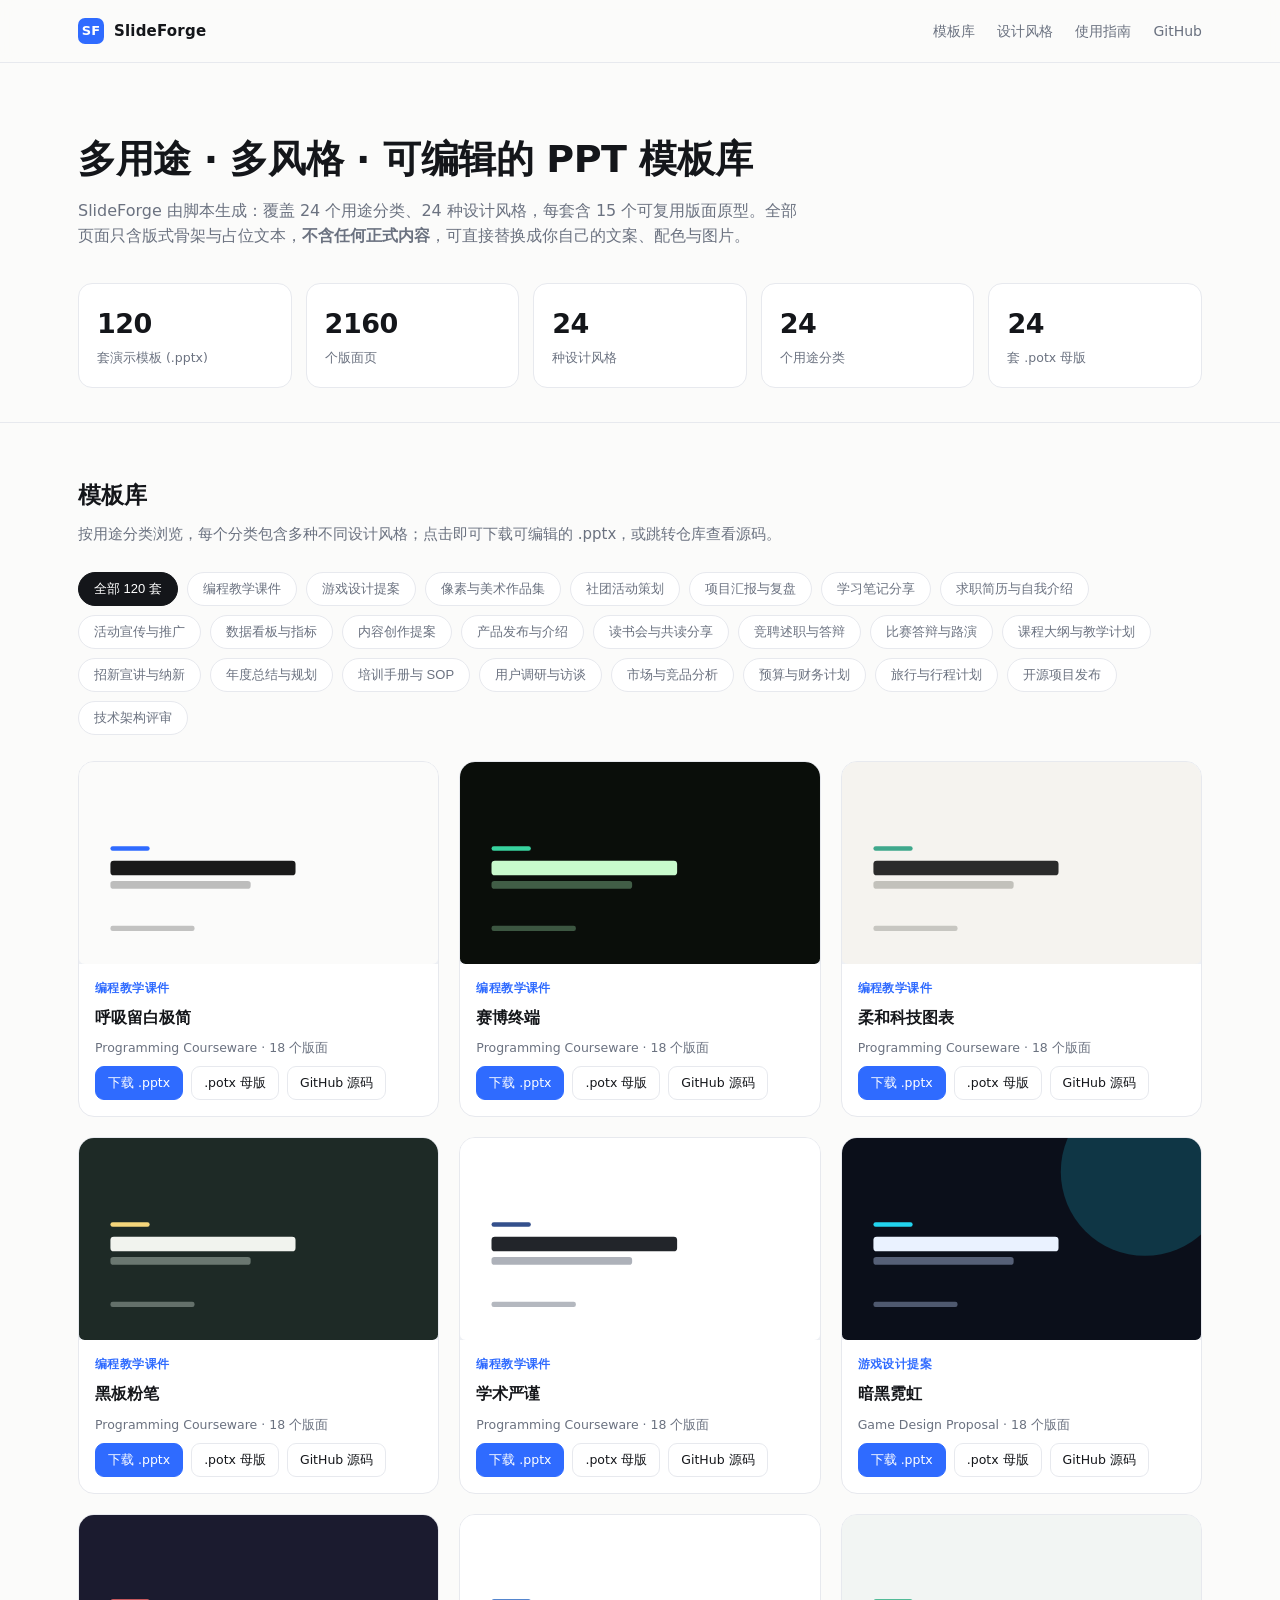
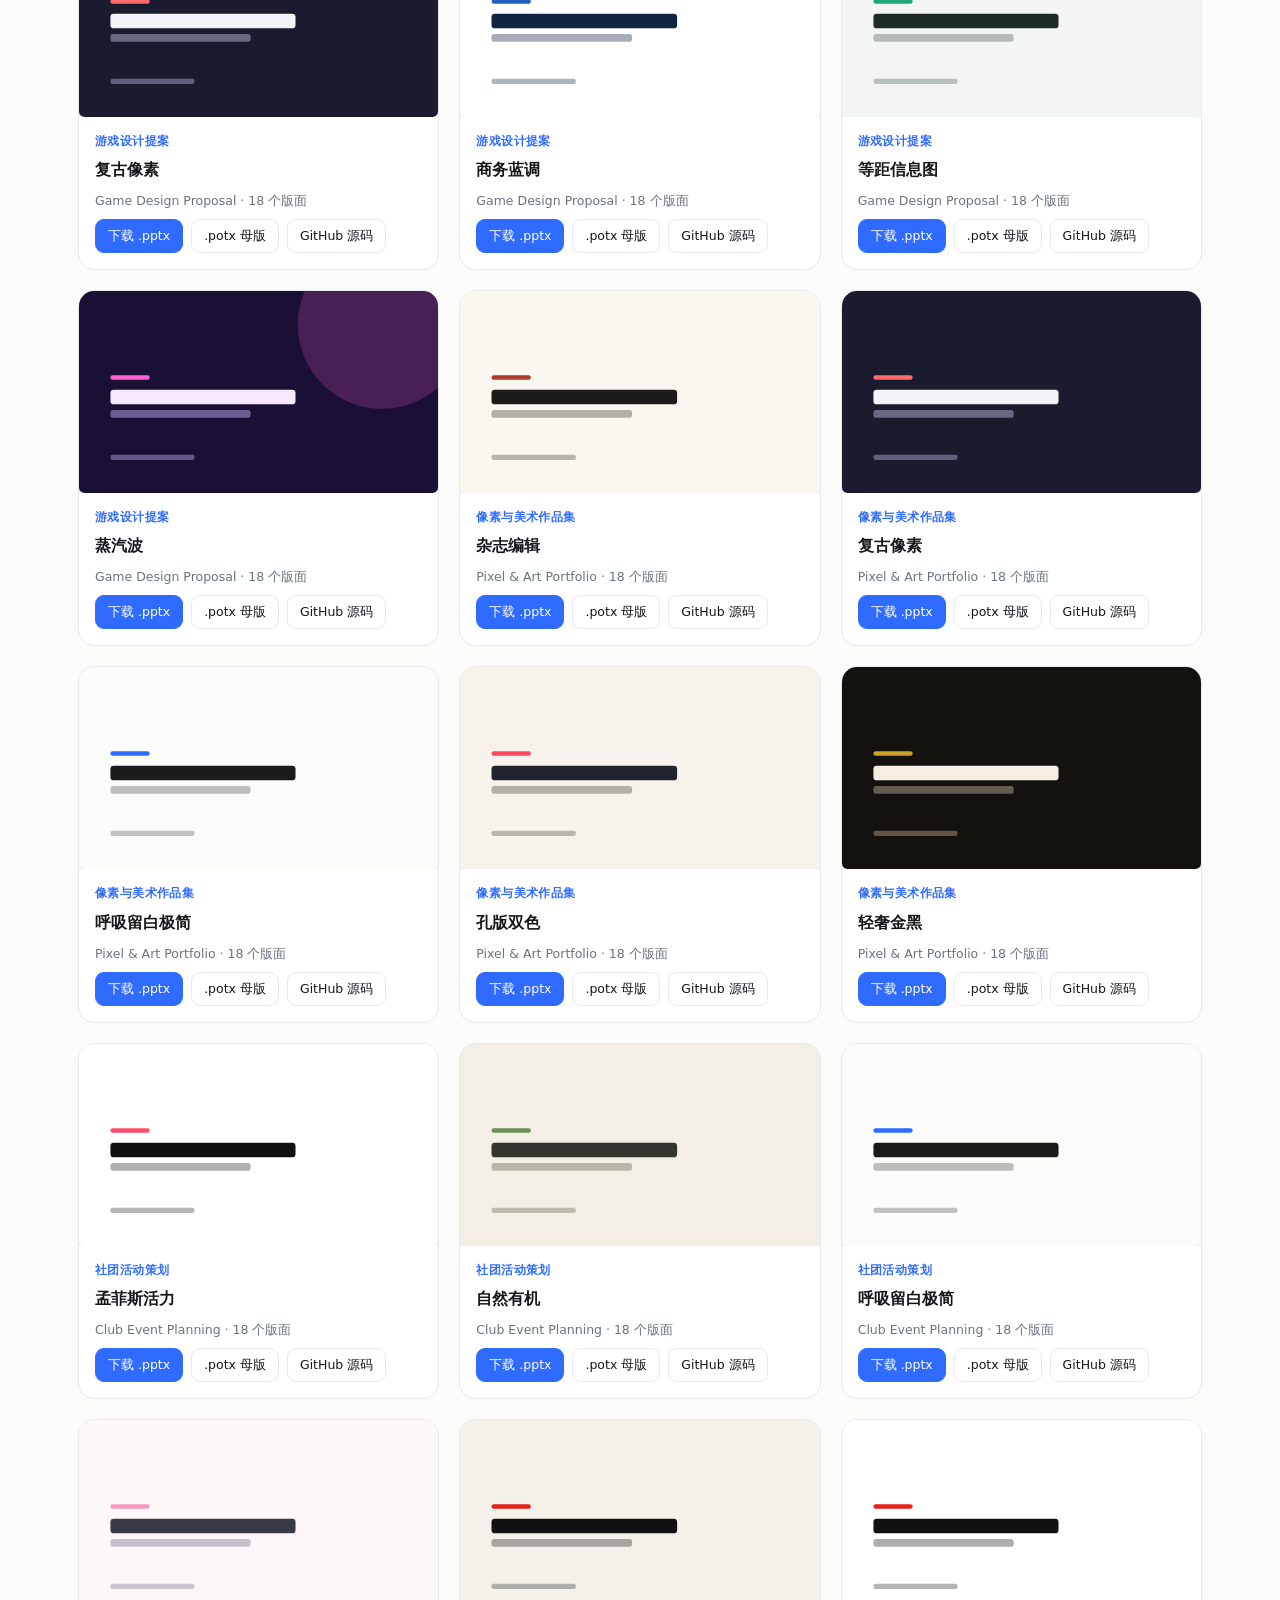
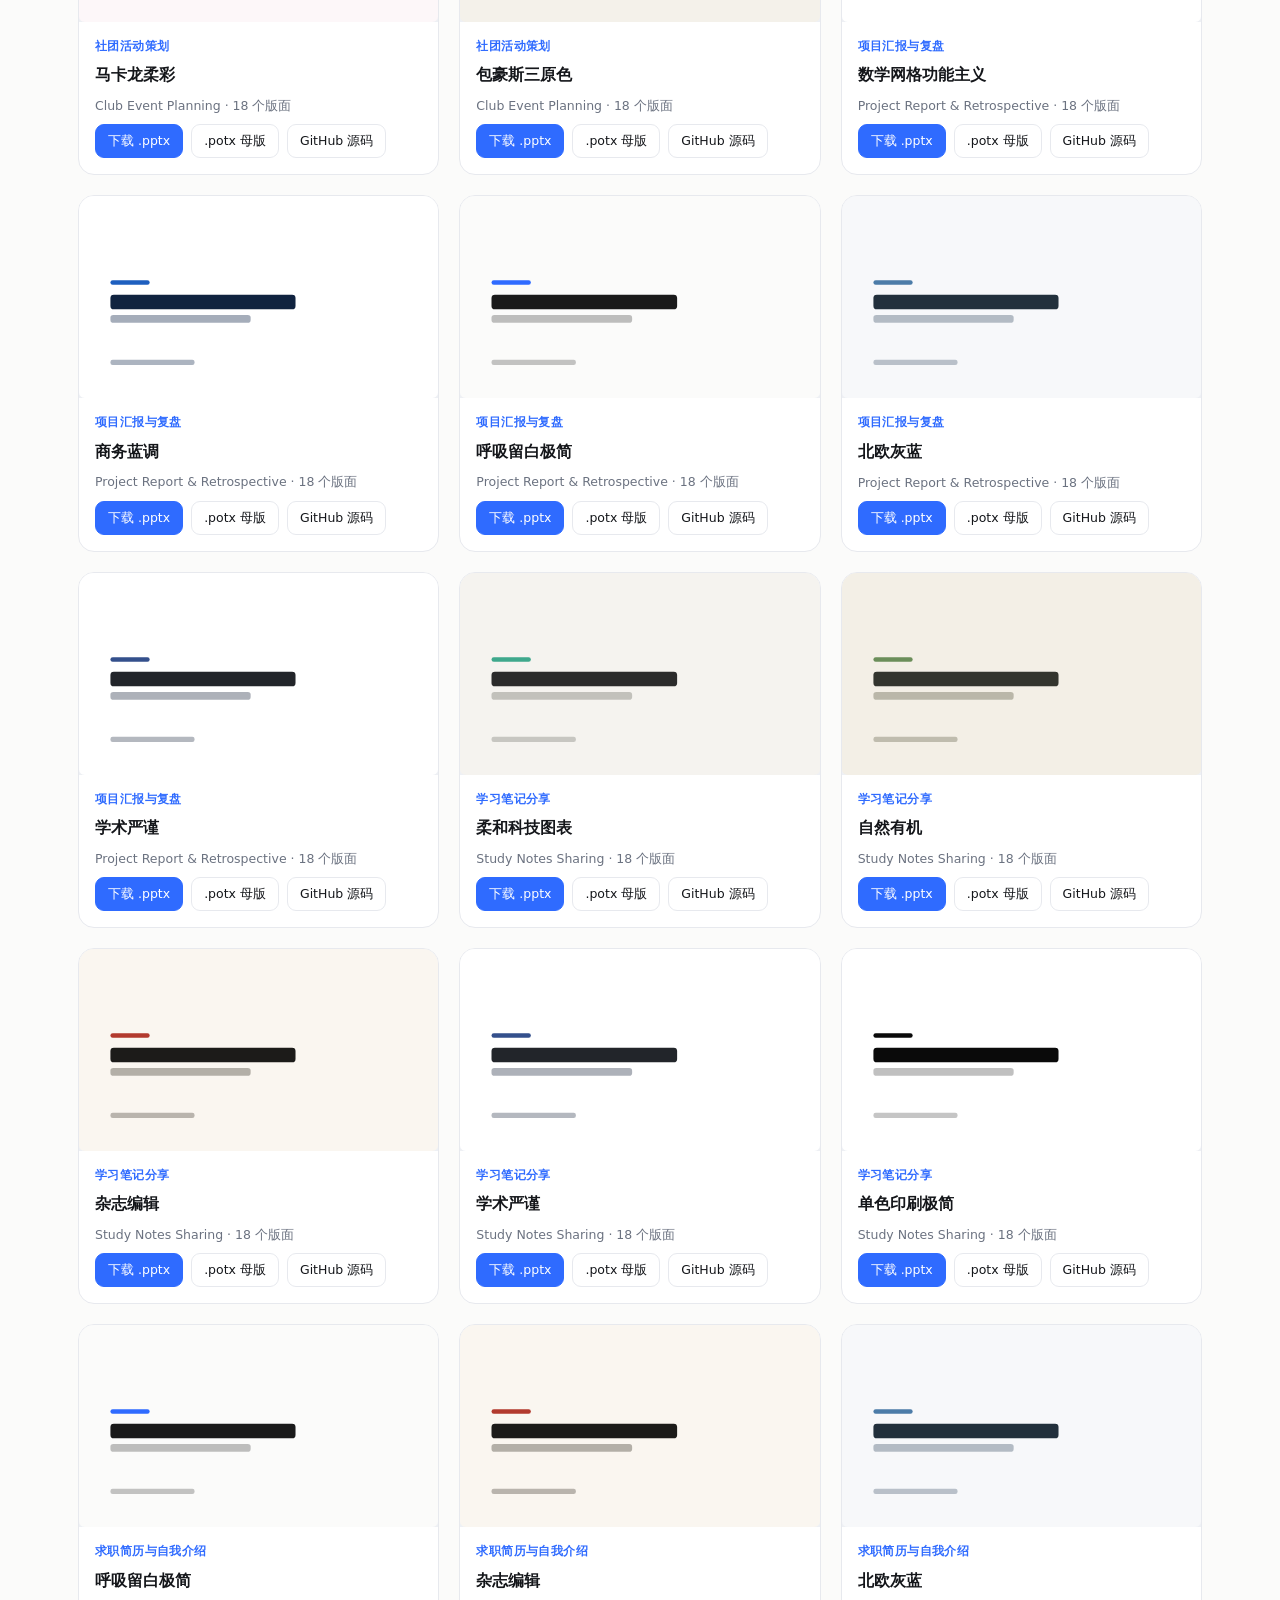
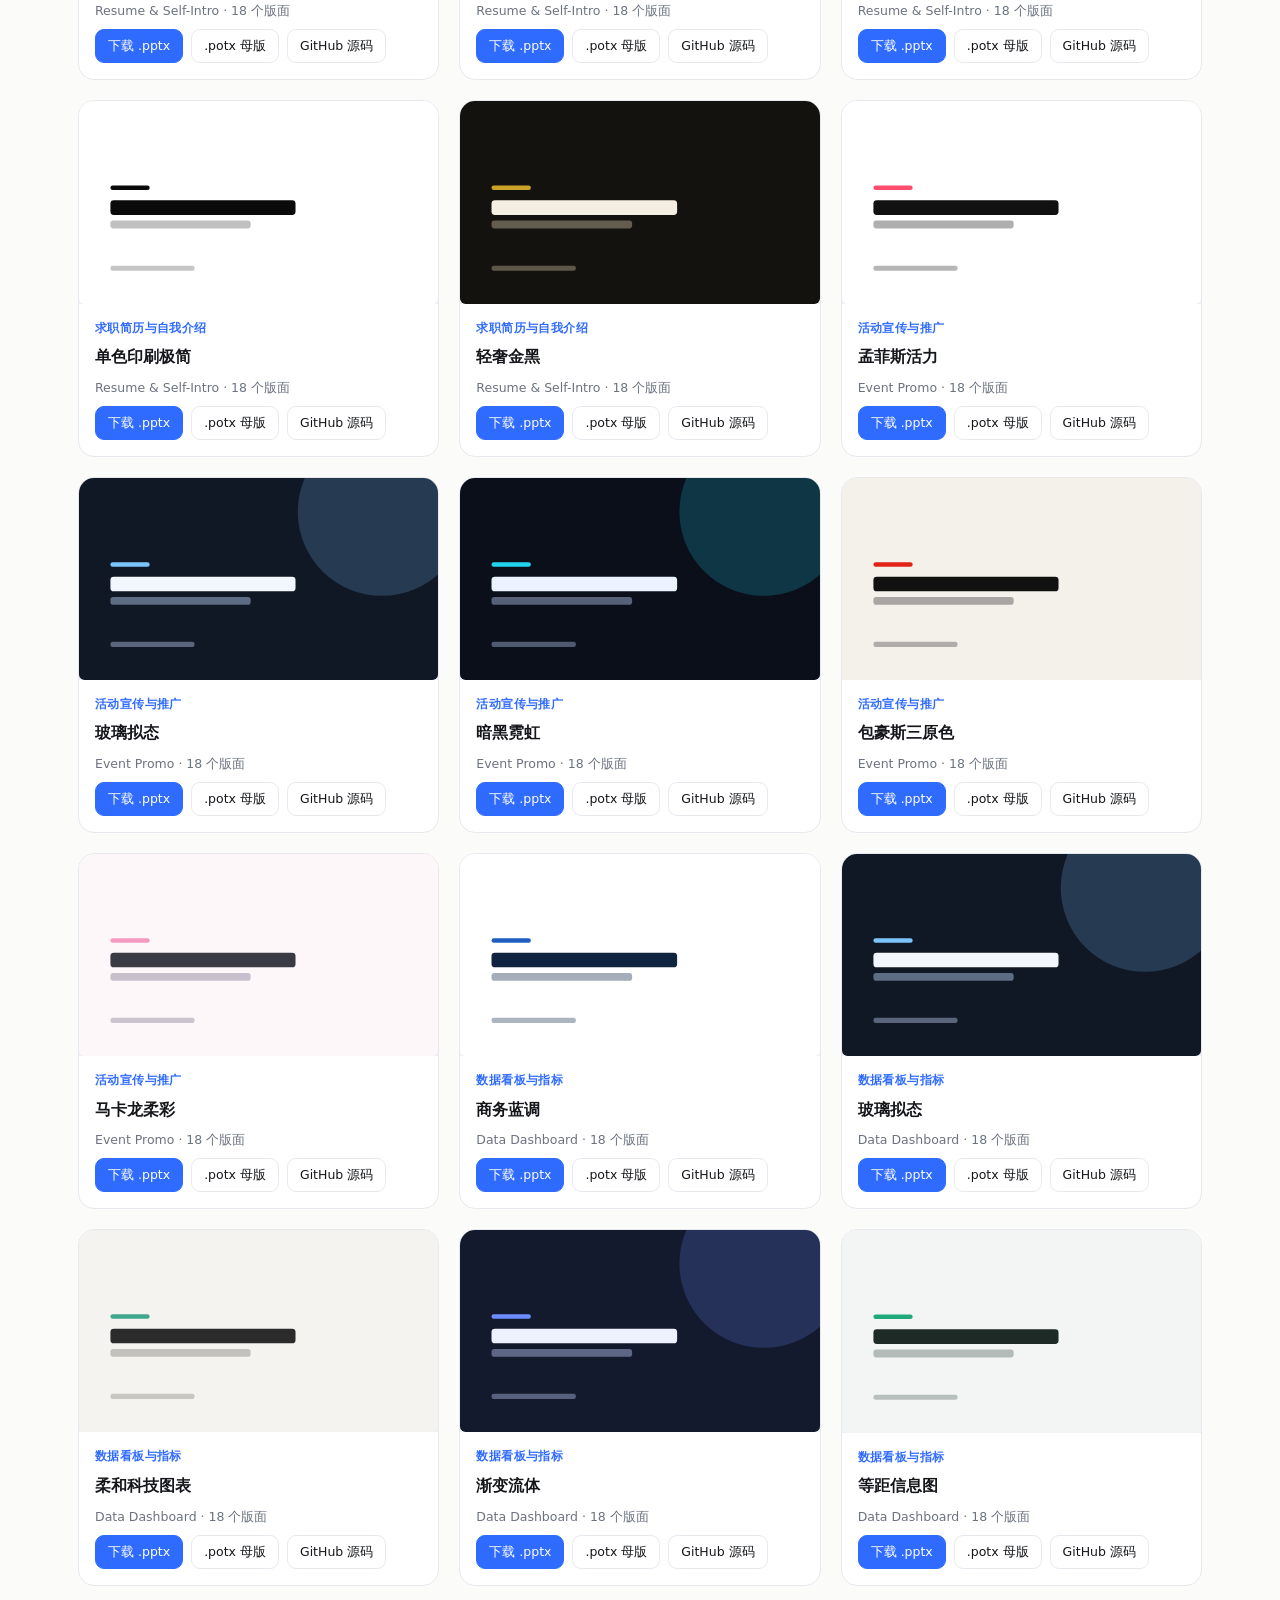
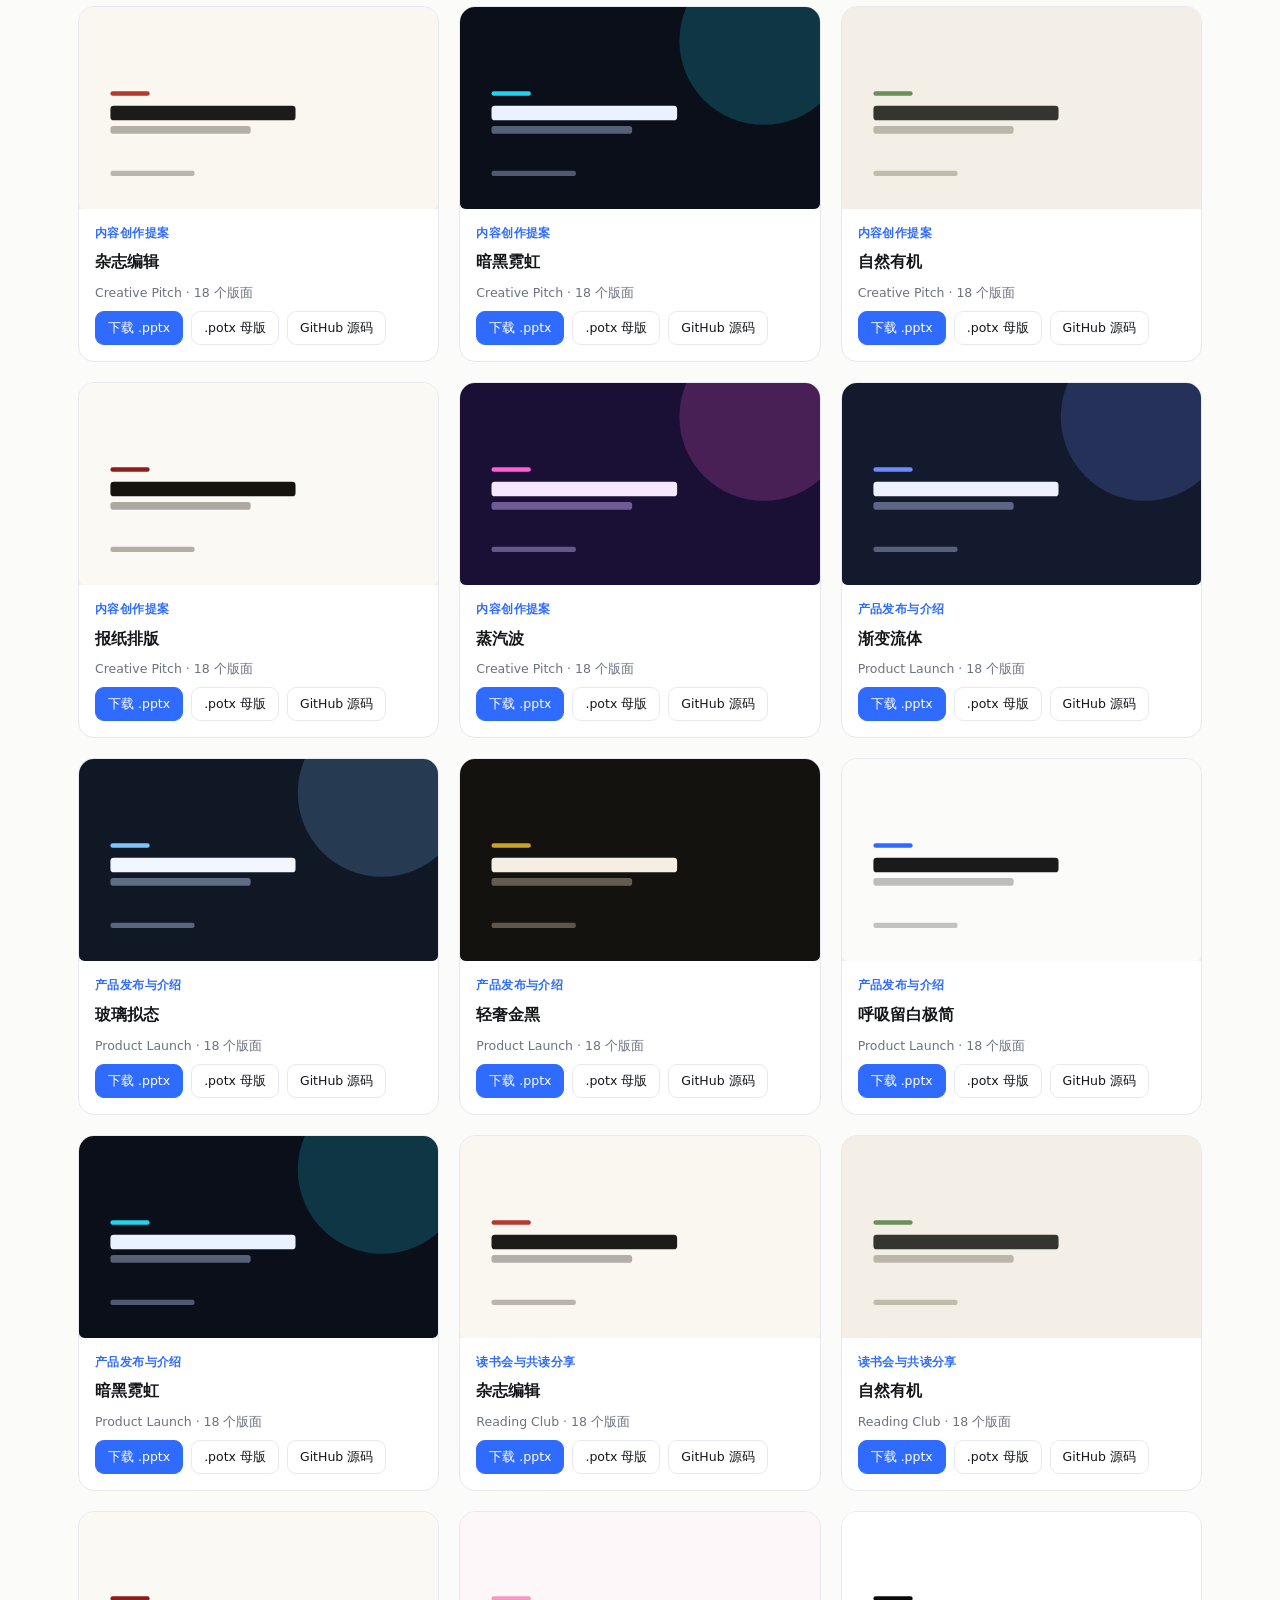
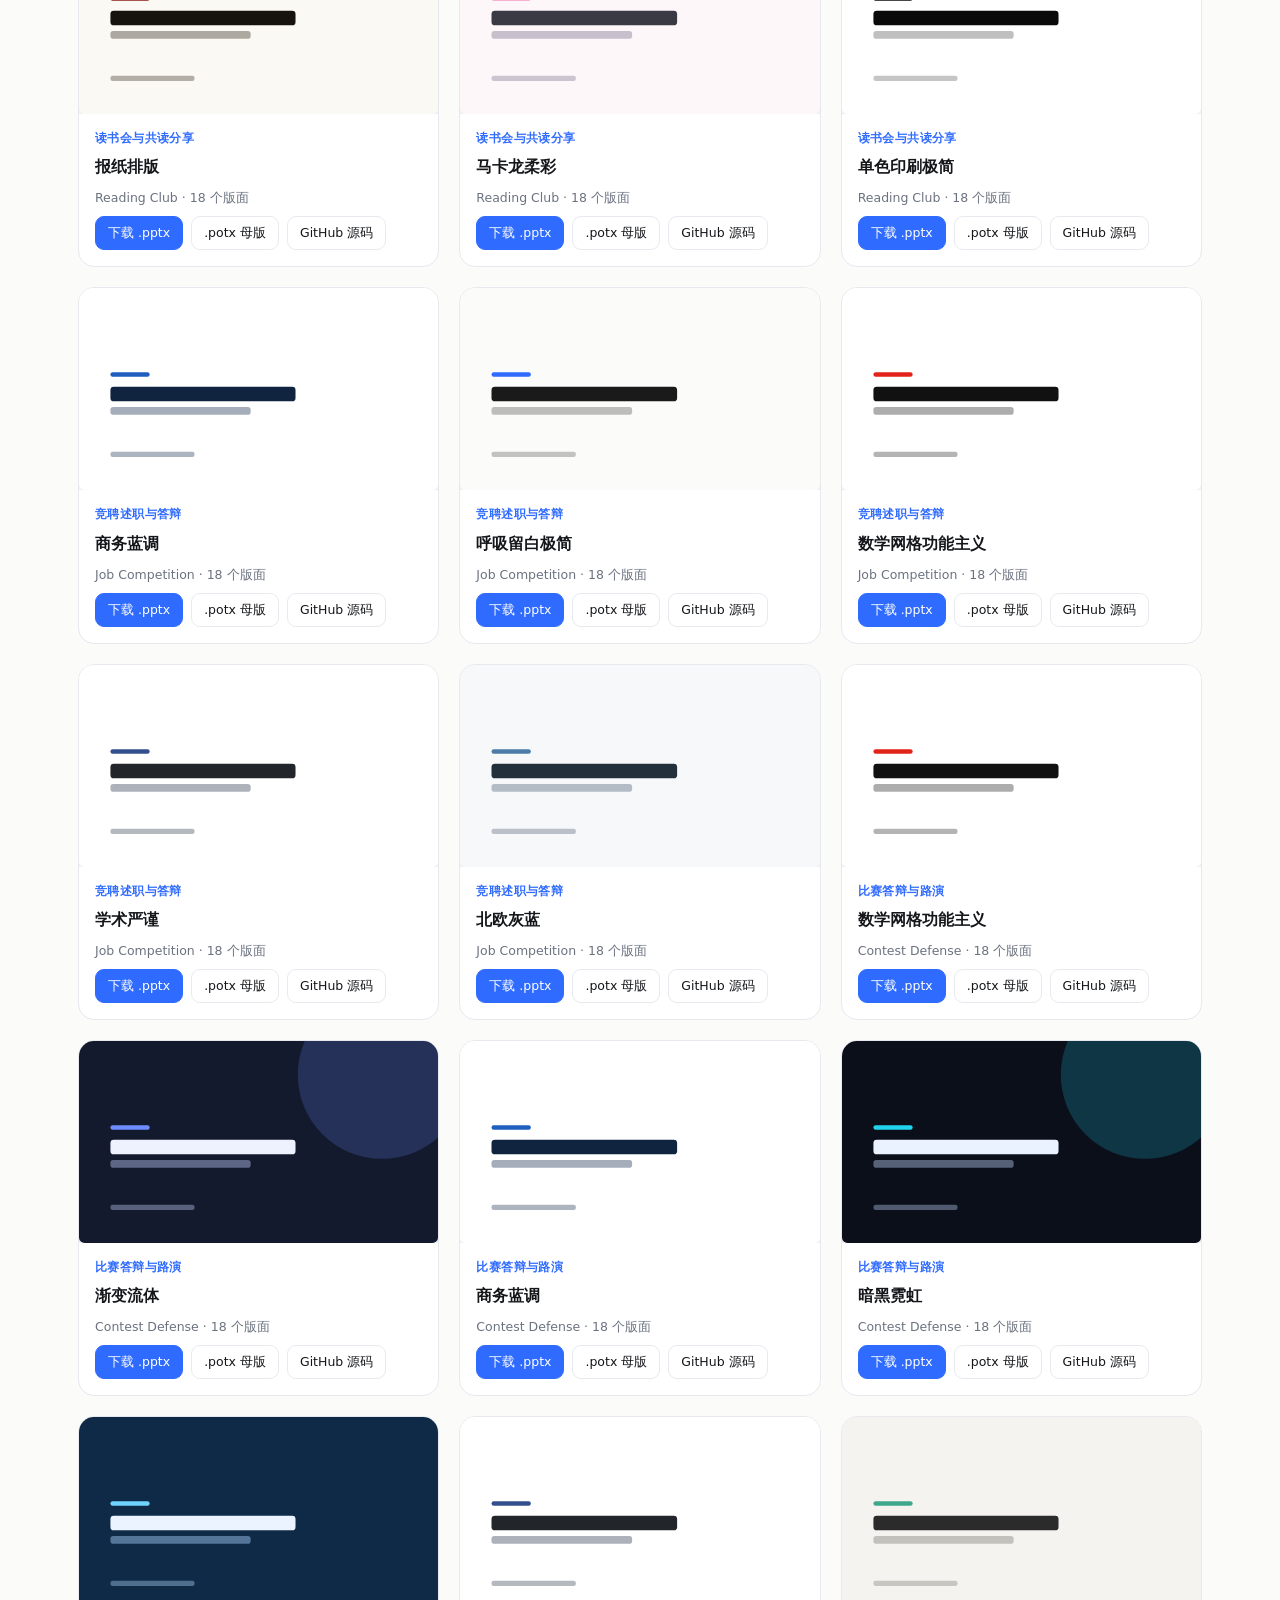
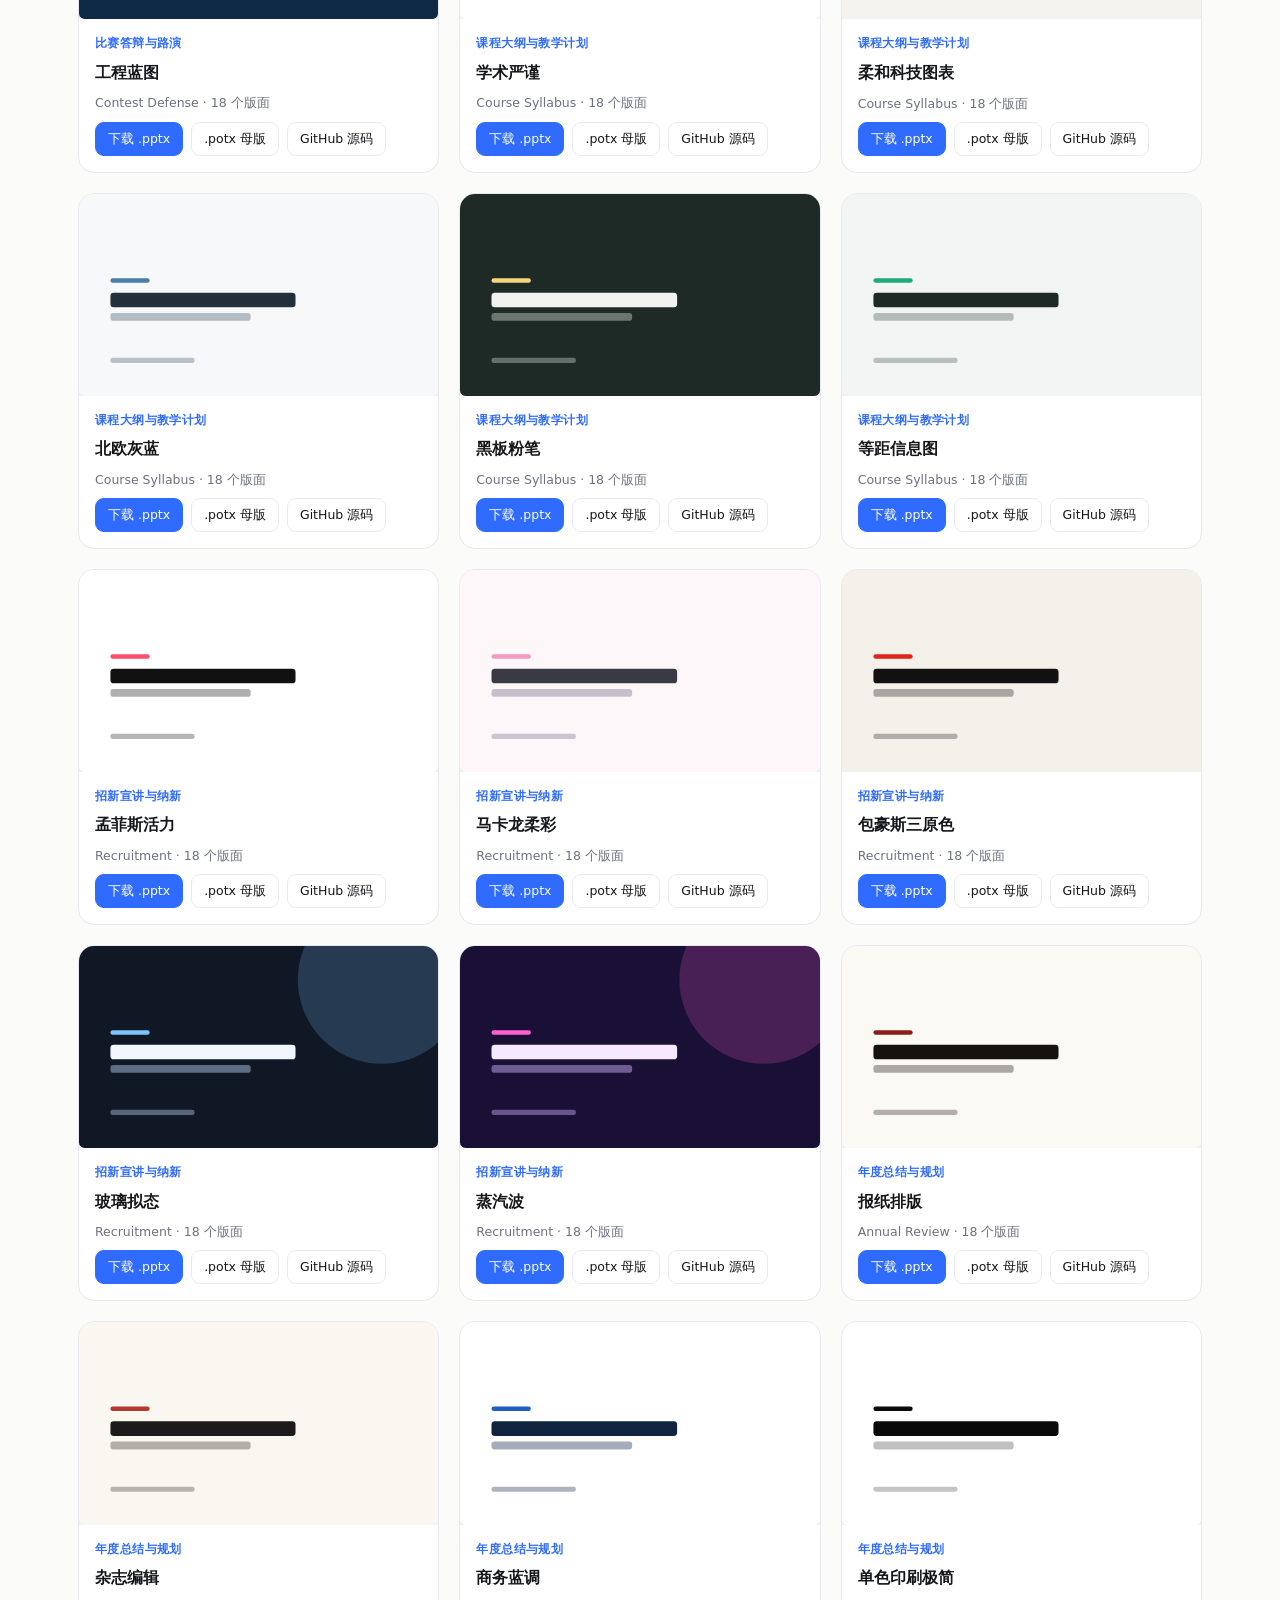
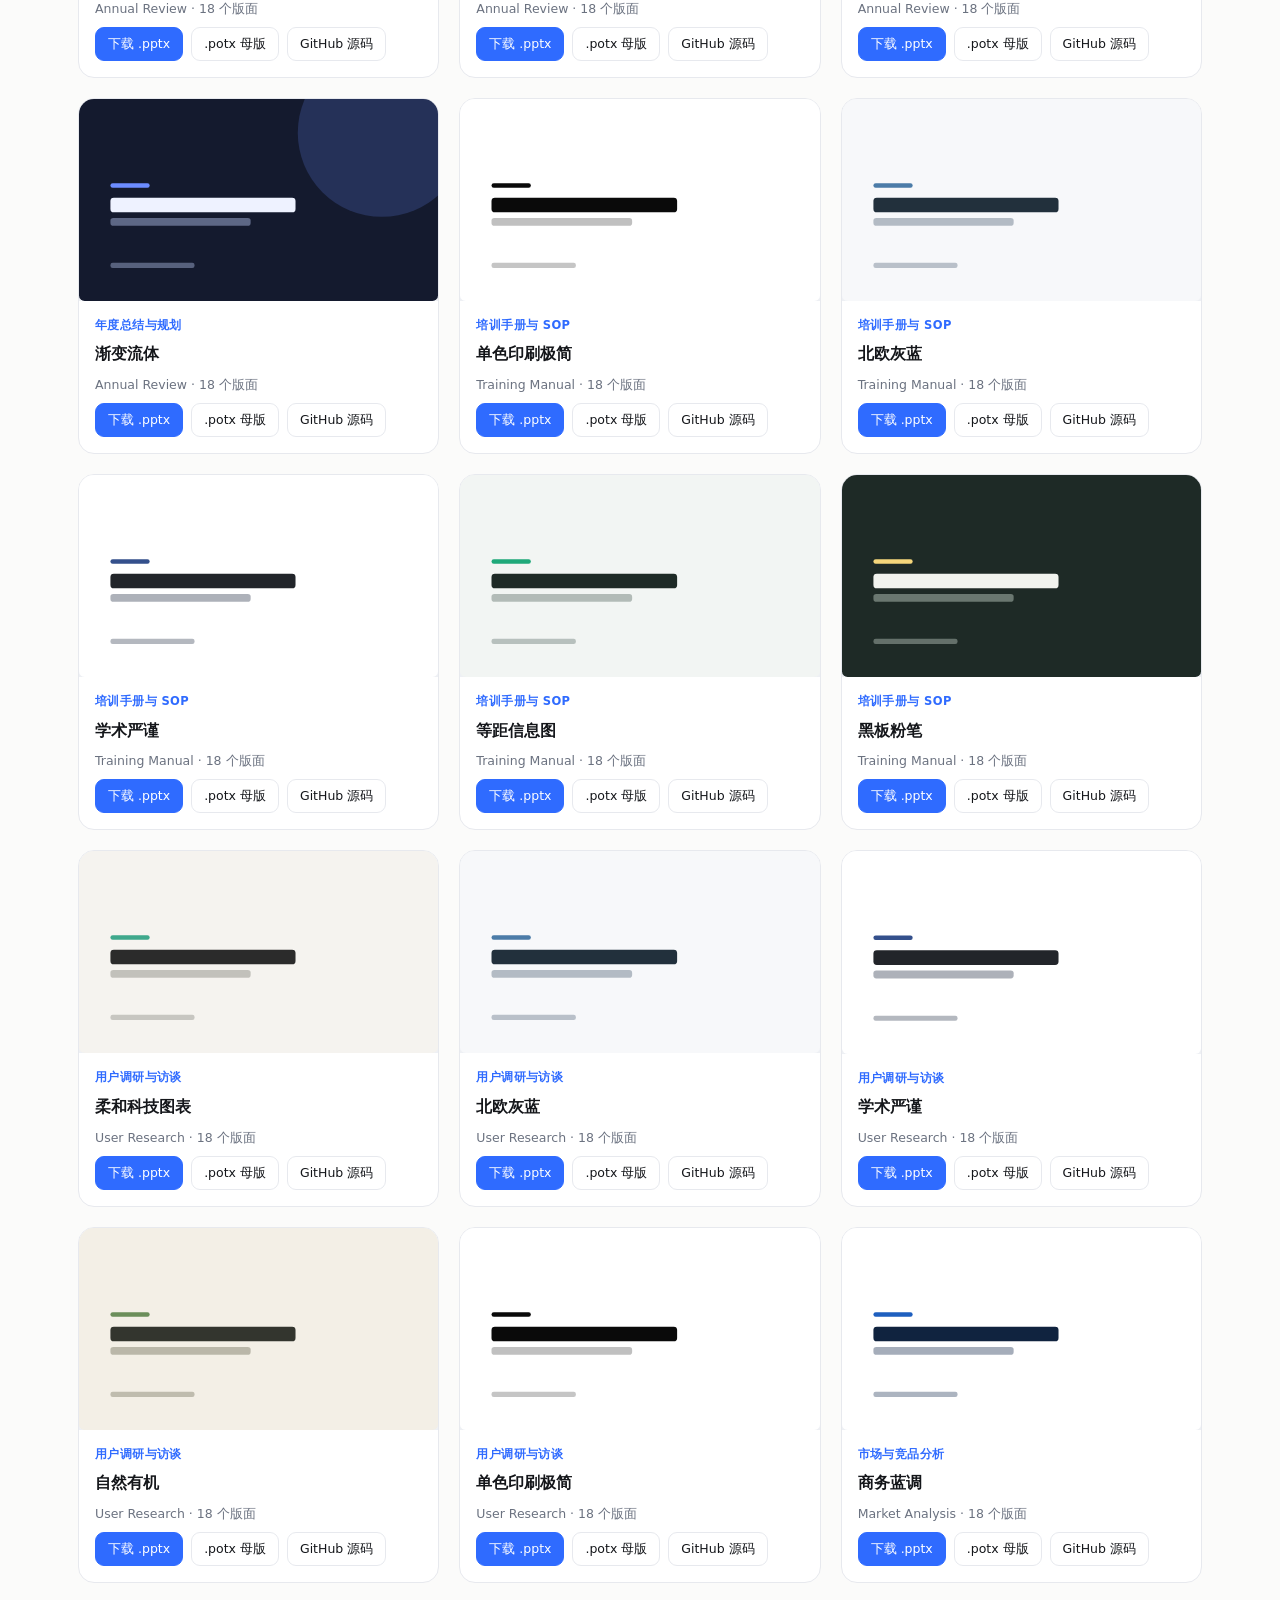
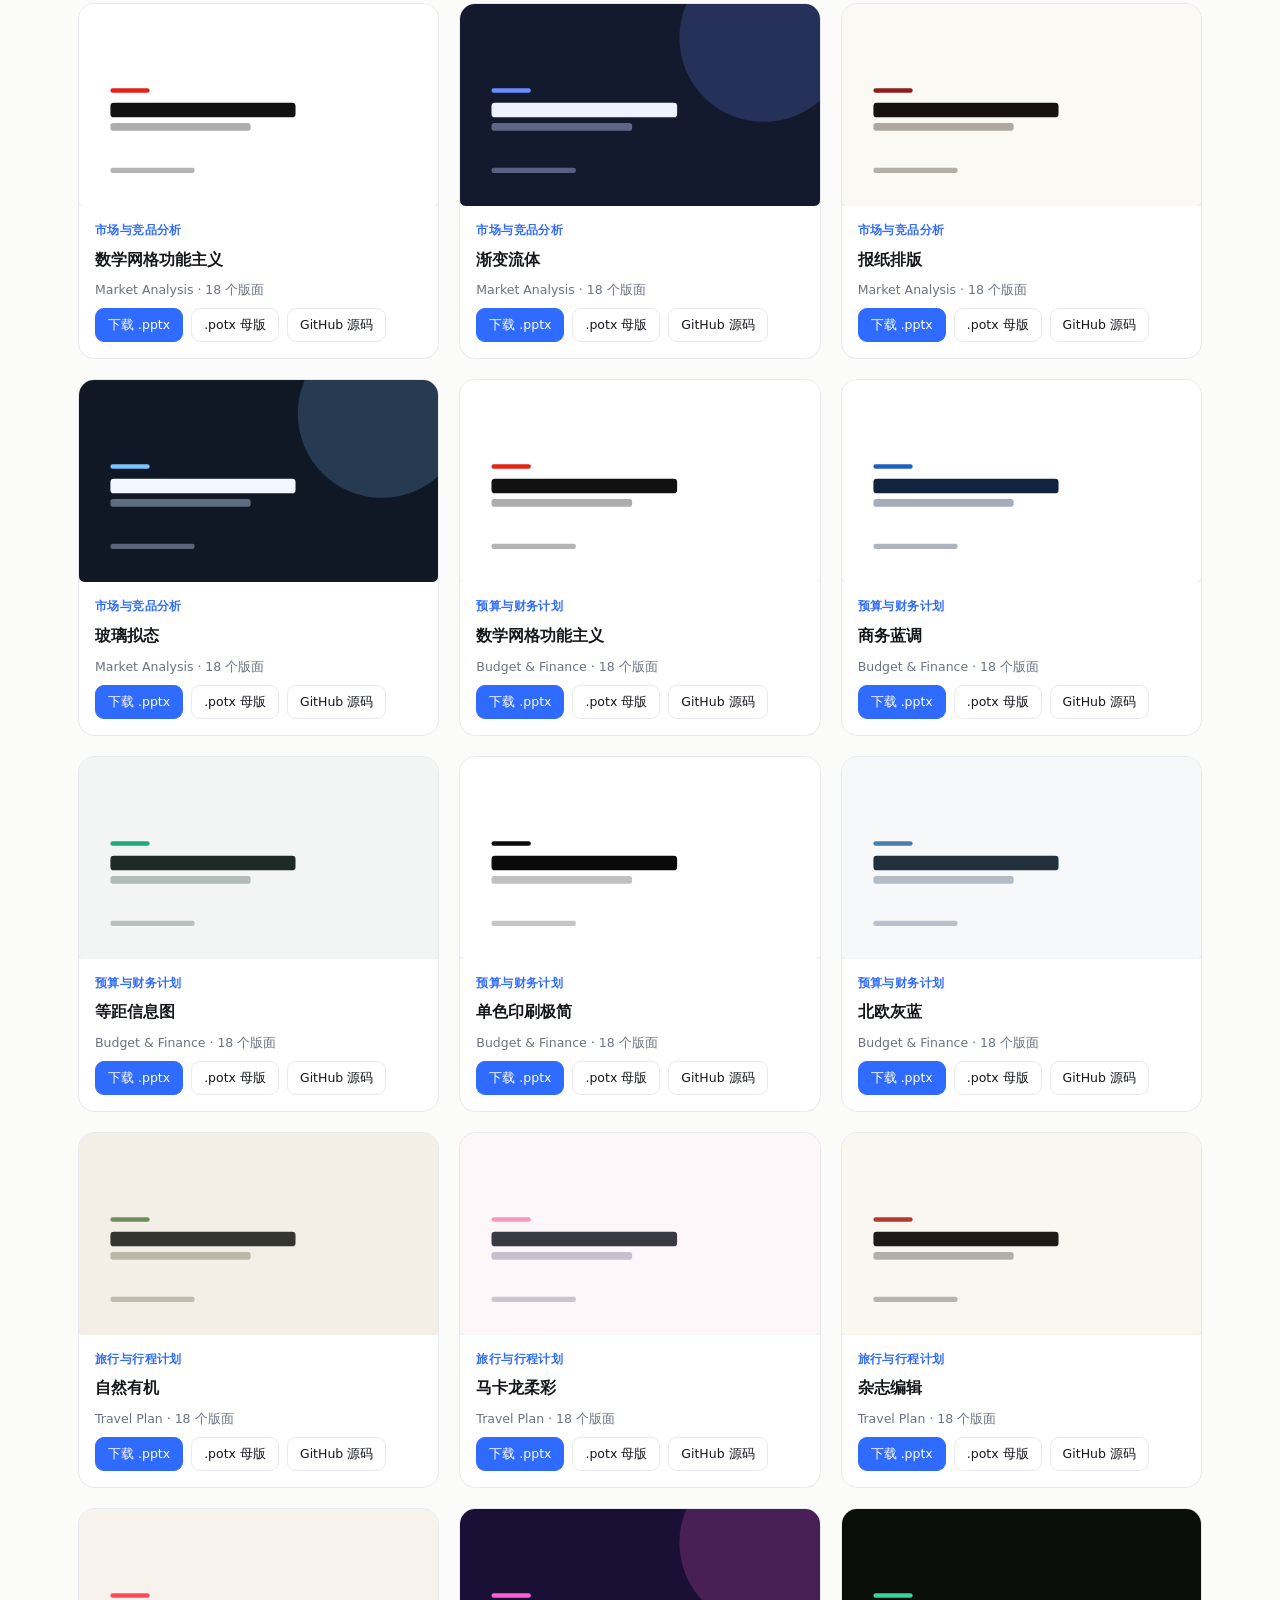
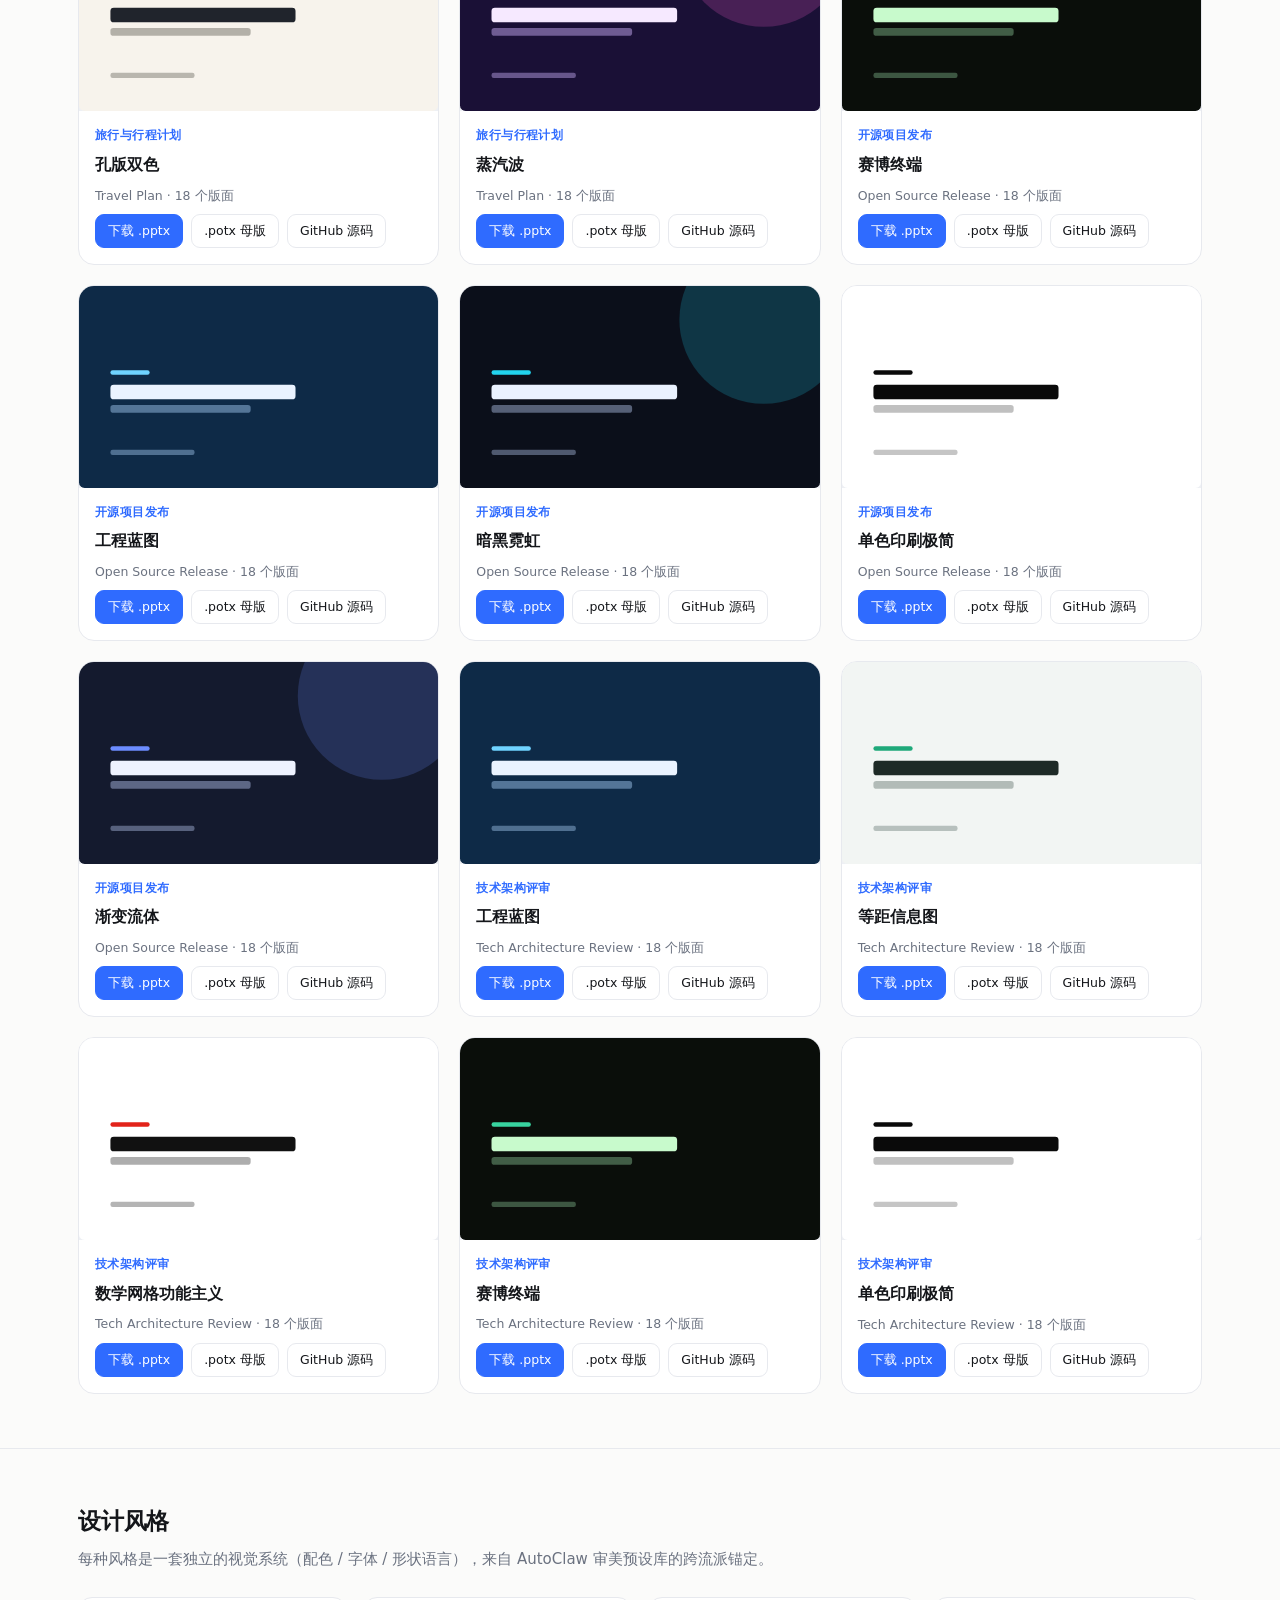
==== commit 77e2072a: "feat: 模板库扩充至 120 套（24 风格 × 24 用途） - 设计风格 12 → 24 种；用途分类 10 → 24 个 - 每套新增附加版式与切换动效，120 套 / 2160 页 / 4" ====
--- a/index.html
+++ b/index.html
@@ -4,7 +4,7 @@
 <meta charset="utf-8">
 <meta name="viewport" content="width=device-width,initial-scale=1">
 <title>SlideForge · 多用途可编辑 PPT 模板库</title>
-<meta name="description" content="SlideForge —— 30 套多用途、多风格、可编辑且不含正式内容的 PPT 模板库，MIT 协议。">
+<meta name="description" content="SlideForge —— 120 套多用途、多风格、可编辑且不含正式内容的 PPT 模板库，MIT 协议。">
 <style>
 *{box-sizing:border-box;margin:0;padding:0}
 :root{--ink:#14161a;--ink2:#6b7280;--line:#e7e9ee;--bg:#fbfbfa;--accent:#2f6bff;--card:#fff}
@@ -71,25 +71,25 @@
 <div id="top"></div>
 <div class="hero"><div class="wrap">
   <h1>多用途 · 多风格 · 可编辑的 PPT 模板库</h1>
-  <p class="lead">SlideForge 由脚本生成：覆盖 10 个用途分类、12 种设计风格，每套含 15 个可复用版面原型。全部页面只含版式骨架与占位文本，<b>不含任何正式内容</b>，可直接替换成你自己的文案、配色与图片。</p>
+  <p class="lead">SlideForge 由脚本生成：覆盖 24 个用途分类、24 种设计风格，每套含 15 个可复用版面原型。全部页面只含版式骨架与占位文本，<b>不含任何正式内容</b>，可直接替换成你自己的文案、配色与图片。</p>
   <div class="metrics">
-    <div class="metric"><b>30</b><span>套演示模板 (.pptx)</span></div>
-    <div class="metric"><b>450</b><span>个版面页</span></div>
-    <div class="metric"><b>12</b><span>种设计风格</span></div>
-    <div class="metric"><b>10</b><span>个用途分类</span></div>
-    <div class="metric"><b>12</b><span>套 .potx 母版</span></div>
+    <div class="metric"><b>120</b><span>套演示模板 (.pptx)</span></div>
+    <div class="metric"><b>2160</b><span>个版面页</span></div>
+    <div class="metric"><b>24</b><span>种设计风格</span></div>
+    <div class="metric"><b>24</b><span>个用途分类</span></div>
+    <div class="metric"><b>24</b><span>套 .potx 母版</span></div>
   </div>
 </div></div>
 <section id="library"><div class="wrap">
   <h2 class="sec">模板库</h2>
   <p class="sub">按用途分类浏览，每个分类包含多种不同设计风格；点击即可下载可编辑的 .pptx，或跳转仓库查看源码。</p>
-  <div class="filters"><button class="chip on" data-cat="all">全部 30 套</button><button class="chip" data-cat="01-teaching">编程教学课件</button><button class="chip" data-cat="02-game-gdd">游戏设计提案</button><button class="chip" data-cat="03-portfolio">像素与美术作品集</button><button class="chip" data-cat="04-club-event">社团活动策划</button><button class="chip" data-cat="05-project-report">项目汇报与复盘</button><button class="chip" data-cat="06-study-notes">学习笔记分享</button><button class="chip" data-cat="07-resume">求职简历与自我介绍</button><button class="chip" data-cat="08-promo">活动宣传与推广</button><button class="chip" data-cat="09-dashboard">数据看板与指标</button><button class="chip" data-cat="10-creative-pitch">内容创作提案</button></div>
-  <div class="grid"><article class="card" data-cat="01-teaching"><img loading="lazy" src="assets/previews/build-cover.svg" alt="编程教学课件 · 呼吸留白极简 预览"><div class="body"><div class="cat">编程教学课件</div><div class="name">呼吸留白极简</div><div class="meta">Programming Courseware · 15 个版面</div><div class="links"><a class="btn primary" href="templates/01-teaching-programming-courseware/01__build.pptx" download>下载 .pptx</a><a class="btn" href="templates/_potx/slideforge-build.potx" download>.potx 母版</a><a class="btn" href="https://github.com/fanquanpp/slide-forge/blob/main/templates/01-teaching-programming-courseware/01__build.pptx" target="_blank" rel="noopener">GitHub 源码</a></div></div></article><article class="card" data-cat="01-teaching"><img loading="lazy" src="assets/previews/terminal-cover.svg" alt="编程教学课件 · 赛博终端 预览"><div class="body"><div class="cat">编程教学课件</div><div class="name">赛博终端</div><div class="meta">Programming Courseware · 15 个版面</div><div class="links"><a class="btn primary" href="templates/01-teaching-programming-courseware/01__terminal.pptx" download>下载 .pptx</a><a class="btn" href="templates/_potx/slideforge-terminal.potx" download>.potx 母版</a><a class="btn" href="https://github.com/fanquanpp/slide-forge/blob/main/templates/01-teaching-programming-courseware/01__terminal.pptx" target="_blank" rel="noopener">GitHub 源码</a></div></div></article><article class="card" data-cat="01-teaching"><img loading="lazy" src="assets/previews/takram-cover.svg" alt="编程教学课件 · 柔和科技图表 预览"><div class="body"><div class="cat">编程教学课件</div><div class="name">柔和科技图表</div><div class="meta">Programming Courseware · 15 个版面</div><div class="links"><a class="btn primary" href="templates/01-teaching-programming-courseware/01__takram.pptx" download>下载 .pptx</a><a class="btn" href="templates/_potx/slideforge-takram.potx" download>.potx 母版</a><a class="btn" href="https://github.com/fanquanpp/slide-forge/blob/main/templates/01-teaching-programming-courseware/01__takram.pptx" target="_blank" rel="noopener">GitHub 源码</a></div></div></article><article class="card" data-cat="02-game-gdd"><img loading="lazy" src="assets/previews/darkneon-cover.svg" alt="游戏设计提案 · 暗黑霓虹 预览"><div class="body"><div class="cat">游戏设计提案</div><div class="name">暗黑霓虹</div><div class="meta">Game Design Proposal · 15 个版面</div><div class="links"><a class="btn primary" href="templates/02-game-gdd-game-design-proposal/02__darkneon.pptx" download>下载 .pptx</a><a class="btn" href="templates/_potx/slideforge-darkneon.potx" download>.potx 母版</a><a class="btn" href="https://github.com/fanquanpp/slide-forge/blob/main/templates/02-game-gdd-game-design-proposal/02__darkneon.pptx" target="_blank" rel="noopener">GitHub 源码</a></div></div></article><article class="card" data-cat="02-game-gdd"><img loading="lazy" src="assets/previews/retropixel-cover.svg" alt="游戏设计提案 · 复古像素 预览"><div class="body"><div class="cat">游戏设计提案</div><div class="name">复古像素</div><div class="meta">Game Design Proposal · 15 个版面</div><div class="links"><a class="btn primary" href="templates/02-game-gdd-game-design-proposal/02__retropixel.pptx" download>下载 .pptx</a><a class="btn" href="templates/_potx/slideforge-retropixel.potx" download>.potx 母版</a><a class="btn" href="https://github.com/fanquanpp/slide-forge/blob/main/templates/02-game-gdd-game-design-proposal/02__retropixel.pptx" target="_blank" rel="noopener">GitHub 源码</a></div></div></article><article class="card" data-cat="02-game-gdd"><img loading="lazy" src="assets/previews/corporate-cover.svg" alt="游戏设计提案 · 商务蓝调 预览"><div class="body"><div class="cat">游戏设计提案</div><div class="name">商务蓝调</div><div class="meta">Game Design Proposal · 15 个版面</div><div class="links"><a class="btn primary" href="templates/02-game-gdd-game-design-proposal/02__corporate.pptx" download>下载 .pptx</a><a class="btn" href="templates/_potx/slideforge-corporate.potx" download>.potx 母版</a><a class="btn" href="https://github.com/fanquanpp/slide-forge/blob/main/templates/02-game-gdd-game-design-proposal/02__corporate.pptx" target="_blank" rel="noopener">GitHub 源码</a></div></div></article><article class="card" data-cat="03-portfolio"><img loading="lazy" src="assets/previews/editorial-cover.svg" alt="像素与美术作品集 · 杂志编辑 预览"><div class="body"><div class="cat">像素与美术作品集</div><div class="name">杂志编辑</div><div class="meta">Pixel &amp; Art Portfolio · 15 个版面</div><div class="links"><a class="btn primary" href="templates/03-portfolio-pixel-art-portfolio/03__editorial.pptx" download>下载 .pptx</a><a class="btn" href="templates/_potx/slideforge-editorial.potx" download>.potx 母版</a><a class="btn" href="https://github.com/fanquanpp/slide-forge/blob/main/templates/03-portfolio-pixel-art-portfolio/03__editorial.pptx" target="_blank" rel="noopener">GitHub 源码</a></div></div></article><article class="card" data-cat="03-portfolio"><img loading="lazy" src="assets/previews/retropixel-cover.svg" alt="像素与美术作品集 · 复古像素 预览"><div class="body"><div class="cat">像素与美术作品集</div><div class="name">复古像素</div><div class="meta">Pixel &amp; Art Portfolio · 15 个版面</div><div class="links"><a class="btn primary" href="templates/03-portfolio-pixel-art-portfolio/03__retropixel.pptx" download>下载 .pptx</a><a class="btn" href="templates/_potx/slideforge-retropixel.potx" download>.potx 母版</a><a class="btn" href="https://github.com/fanquanpp/slide-forge/blob/main/templates/03-portfolio-pixel-art-portfolio/03__retropixel.pptx" target="_blank" rel="noopener">GitHub 源码</a></div></div></article><article class="card" data-cat="03-portfolio"><img loading="lazy" src="assets/previews/build-cover.svg" alt="像素与美术作品集 · 呼吸留白极简 预览"><div class="body"><div class="cat">像素与美术作品集</div><div class="name">呼吸留白极简</div><div class="meta">Pixel &amp; Art Portfolio · 15 个版面</div><div class="links"><a class="btn primary" href="templates/03-portfolio-pixel-art-portfolio/03__build.pptx" download>下载 .pptx</a><a class="btn" href="templates/_potx/slideforge-build.potx" download>.potx 母版</a><a class="btn" href="https://github.com/fanquanpp/slide-forge/blob/main/templates/03-portfolio-pixel-art-portfolio/03__build.pptx" target="_blank" rel="noopener">GitHub 源码</a></div></div></article><article class="card" data-cat="04-club-event"><img loading="lazy" src="assets/previews/memphis-cover.svg" alt="社团活动策划 · 孟菲斯活力 预览"><div class="body"><div class="cat">社团活动策划</div><div class="name">孟菲斯活力</div><div class="meta">Club Event Planning · 15 个版面</div><div class="links"><a class="btn primary" href="templates/04-club-event-club-event-planning/04__memphis.pptx" download>下载 .pptx</a><a class="btn" href="templates/_potx/slideforge-memphis.potx" download>.potx 母版</a><a class="btn" href="https://github.com/fanquanpp/slide-forge/blob/main/templates/04-club-event-club-event-planning/04__memphis.pptx" target="_blank" rel="noopener">GitHub 源码</a></div></div></article><article class="card" data-cat="04-club-event"><img loading="lazy" src="assets/previews/organic-cover.svg" alt="社团活动策划 · 自然有机 预览"><div class="body"><div class="cat">社团活动策划</div><div class="name">自然有机</div><div class="meta">Club Event Planning · 15 个版面</div><div class="links"><a class="btn primary" href="templates/04-club-event-club-event-planning/04__organic.pptx" download>下载 .pptx</a><a class="btn" href="templates/_potx/slideforge-organic.potx" download>.potx 母版</a><a class="btn" href="https://github.com/fanquanpp/slide-forge/blob/main/templates/04-club-event-club-event-planning/04__organic.pptx" target="_blank" rel="noopener">GitHub 源码</a></div></div></article><article class="card" data-cat="04-club-event"><img loading="lazy" src="assets/previews/build-cover.svg" alt="社团活动策划 · 呼吸留白极简 预览"><div class="body"><div class="cat">社团活动策划</div><div class="name">呼吸留白极简</div><div class="meta">Club Event Planning · 15 个版面</div><div class="links"><a class="btn primary" href="templates/04-club-event-club-event-planning/04__build.pptx" download>下载 .pptx</a><a class="btn" href="templates/_potx/slideforge-build.potx" download>.potx 母版</a><a class="btn" href="https://github.com/fanquanpp/slide-forge/blob/main/templates/04-club-event-club-event-planning/04__build.pptx" target="_blank" rel="noopener">GitHub 源码</a></div></div></article><article class="card" data-cat="05-project-report"><img loading="lazy" src="assets/previews/brockmann-cover.svg" alt="项目汇报与复盘 · 数学网格功能主义 预览"><div class="body"><div class="cat">项目汇报与复盘</div><div class="name">数学网格功能主义</div><div class="meta">Project Report &amp; Retrospective · 15 个版面</div><div class="links"><a class="btn primary" href="templates/05-project-report-project-report-retrospective/05__brockmann.pptx" download>下载 .pptx</a><a class="btn" href="templates/_potx/slideforge-brockmann.potx" download>.potx 母版</a><a class="btn" href="https://github.com/fanquanpp/slide-forge/blob/main/templates/05-project-report-project-report-retrospective/05__brockmann.pptx" target="_blank" rel="noopener">GitHub 源码</a></div></div></article><article class="card" data-cat="05-project-report"><img loading="lazy" src="assets/previews/corporate-cover.svg" alt="项目汇报与复盘 · 商务蓝调 预览"><div class="body"><div class="cat">项目汇报与复盘</div><div class="name">商务蓝调</div><div class="meta">Project Report &amp; Retrospective · 15 个版面</div><div class="links"><a class="btn primary" href="templates/05-project-report-project-report-retrospective/05__corporate.pptx" download>下载 .pptx</a><a class="btn" href="templates/_potx/slideforge-corporate.potx" download>.potx 母版</a><a class="btn" href="https://github.com/fanquanpp/slide-forge/blob/main/templates/05-project-report-project-report-retrospective/05__corporate.pptx" target="_blank" rel="noopener">GitHub 源码</a></div></div></article><article class="card" data-cat="05-project-report"><img loading="lazy" src="assets/previews/build-cover.svg" alt="项目汇报与复盘 · 呼吸留白极简 预览"><div class="body"><div class="cat">项目汇报与复盘</div><div class="name">呼吸留白极简</div><div class="meta">Project Report &amp; Retrospective · 15 个版面</div><div class="links"><a class="btn primary" href="templates/05-project-report-project-report-retrospective/05__build.pptx" download>下载 .pptx</a><a class="btn" href="templates/_potx/slideforge-build.potx" download>.potx 母版</a><a class="btn" href="https://github.com/fanquanpp/slide-forge/blob/main/templates/05-project-report-project-report-retrospective/05__build.pptx" target="_blank" rel="noopener">GitHub 源码</a></div></div></article><article class="card" data-cat="06-study-notes"><img loading="lazy" src="assets/previews/takram-cover.svg" alt="学习笔记分享 · 柔和科技图表 预览"><div class="body"><div class="cat">学习笔记分享</div><div class="name">柔和科技图表</div><div class="meta">Study Notes Sharing · 15 个版面</div><div class="links"><a class="btn primary" href="templates/06-study-notes-study-notes-sharing/06__takram.pptx" download>下载 .pptx</a><a class="btn" href="templates/_potx/slideforge-takram.potx" download>.potx 母版</a><a class="btn" href="https://github.com/fanquanpp/slide-forge/blob/main/templates/06-study-notes-study-notes-sharing/06__takram.pptx" target="_blank" rel="noopener">GitHub 源码</a></div></div></article><article class="card" data-cat="06-study-notes"><img loading="lazy" src="assets/previews/organic-cover.svg" alt="学习笔记分享 · 自然有机 预览"><div class="body"><div class="cat">学习笔记分享</div><div class="name">自然有机</div><div class="meta">Study Notes Sharing · 15 个版面</div><div class="links"><a class="btn primary" href="templates/06-study-notes-study-notes-sharing/06__organic.pptx" download>下载 .pptx</a><a class="btn" href="templates/_potx/slideforge-organic.potx" download>.potx 母版</a><a class="btn" href="https://github.com/fanquanpp/slide-forge/blob/main/templates/06-study-notes-study-notes-sharing/06__organic.pptx" target="_blank" rel="noopener">GitHub 源码</a></div></div></article><article class="card" data-cat="06-study-notes"><img loading="lazy" src="assets/previews/editorial-cover.svg" alt="学习笔记分享 · 杂志编辑 预览"><div class="body"><div class="cat">学习笔记分享</div><div class="name">杂志编辑</div><div class="meta">Study Notes Sharing · 15 个版面</div><div class="links"><a class="btn primary" href="templates/06-study-notes-study-notes-sharing/06__editorial.pptx" download>下载 .pptx</a><a class="btn" href="templates/_potx/slideforge-editorial.potx" download>.potx 母版</a><a class="btn" href="https://github.com/fanquanpp/slide-forge/blob/main/templates/06-study-notes-study-notes-sharing/06__editorial.pptx" target="_blank" rel="noopener">GitHub 源码</a></div></div></article><article class="card" data-cat="06-study-notes"><img loading="lazy" src="assets/previews/academic-cover.svg" alt="学习笔记分享 · 学术严谨 预览"><div class="body"><div class="cat">学习笔记分享</div><div class="name">学术严谨</div><div class="meta">Study Notes Sharing · 15 个版面</div><div class="links"><a class="btn primary" href="templates/06-study-notes-study-notes-sharing/06__academic.pptx" download>下载 .pptx</a><a class="btn" href="templates/_potx/slideforge-academic.potx" download>.potx 母版</a><a class="btn" href="https://github.com/fanquanpp/slide-forge/blob/main/templates/06-study-notes-study-notes-sharing/06__academic.pptx" target="_blank" rel="noopener">GitHub 源码</a></div></div></article><article class="card" data-cat="07-resume"><img loading="lazy" src="assets/previews/build-cover.svg" alt="求职简历与自我介绍 · 呼吸留白极简 预览"><div class="body"><div class="cat">求职简历与自我介绍</div><div class="name">呼吸留白极简</div><div class="meta">Resume &amp; Self-Intro · 15 个版面</div><div class="links"><a class="btn primary" href="templates/07-resume-resume-self-intro/07__build.pptx" download>下载 .pptx</a><a class="btn" href="templates/_potx/slideforge-build.potx" download>.potx 母版</a><a class="btn" href="https://github.com/fanquanpp/slide-forge/blob/main/templates/07-resume-resume-self-intro/07__build.pptx" target="_blank" rel="noopener">GitHub 源码</a></div></div></article><article class="card" data-cat="07-resume"><img loading="lazy" src="assets/previews/editorial-cover.svg" alt="求职简历与自我介绍 · 杂志编辑 预览"><div class="body"><div class="cat">求职简历与自我介绍</div><div class="name">杂志编辑</div><div class="meta">Resume &amp; Self-Intro · 15 个版面</div><div class="links"><a class="btn primary" href="templates/07-resume-resume-self-intro/07__editorial.pptx" download>下载 .pptx</a><a class="btn" href="templates/_potx/slideforge-editorial.potx" download>.potx 母版</a><a class="btn" href="https://github.com/fanquanpp/slide-forge/blob/main/templates/07-resume-resume-self-intro/07__editorial.pptx" target="_blank" rel="noopener">GitHub 源码</a></div></div></article><article class="card" data-cat="08-promo"><img loading="lazy" src="assets/previews/memphis-cover.svg" alt="活动宣传与推广 · 孟菲斯活力 预览"><div class="body"><div class="cat">活动宣传与推广</div><div class="name">孟菲斯活力</div><div class="meta">Event Promo · 15 个版面</div><div class="links"><a class="btn primary" href="templates/08-promo-event-promo/08__memphis.pptx" download>下载 .pptx</a><a class="btn" href="templates/_potx/slideforge-memphis.potx" download>.potx 母版</a><a class="btn" href="https://github.com/fanquanpp/slide-forge/blob/main/templates/08-promo-event-promo/08__memphis.pptx" target="_blank" rel="noopener">GitHub 源码</a></div></div></article><article class="card" data-cat="08-promo"><img loading="lazy" src="assets/previews/glass-cover.svg" alt="活动宣传与推广 · 玻璃拟态 预览"><div class="body"><div class="cat">活动宣传与推广</div><div class="name">玻璃拟态</div><div class="meta">Event Promo · 15 个版面</div><div class="links"><a class="btn primary" href="templates/08-promo-event-promo/08__glass.pptx" download>下载 .pptx</a><a class="btn" href="templates/_potx/slideforge-glass.potx" download>.potx 母版</a><a class="btn" href="https://github.com/fanquanpp/slide-forge/blob/main/templates/08-promo-event-promo/08__glass.pptx" target="_blank" rel="noopener">GitHub 源码</a></div></div></article><article class="card" data-cat="08-promo"><img loading="lazy" src="assets/previews/darkneon-cover.svg" alt="活动宣传与推广 · 暗黑霓虹 预览"><div class="body"><div class="cat">活动宣传与推广</div><div class="name">暗黑霓虹</div><div class="meta">Event Promo · 15 个版面</div><div class="links"><a class="btn primary" href="templates/08-promo-event-promo/08__darkneon.pptx" download>下载 .pptx</a><a class="btn" href="templates/_potx/slideforge-darkneon.potx" download>.potx 母版</a><a class="btn" href="https://github.com/fanquanpp/slide-forge/blob/main/templates/08-promo-event-promo/08__darkneon.pptx" target="_blank" rel="noopener">GitHub 源码</a></div></div></article><article class="card" data-cat="09-dashboard"><img loading="lazy" src="assets/previews/corporate-cover.svg" alt="数据看板与指标 · 商务蓝调 预览"><div class="body"><div class="cat">数据看板与指标</div><div class="name">商务蓝调</div><div class="meta">Data Dashboard · 15 个版面</div><div class="links"><a class="btn primary" href="templates/09-dashboard-data-dashboard/09__corporate.pptx" download>下载 .pptx</a><a class="btn" href="templates/_potx/slideforge-corporate.potx" download>.potx 母版</a><a class="btn" href="https://github.com/fanquanpp/slide-forge/blob/main/templates/09-dashboard-data-dashboard/09__corporate.pptx" target="_blank" rel="noopener">GitHub 源码</a></div></div></article><article class="card" data-cat="09-dashboard"><img loading="lazy" src="assets/previews/glass-cover.svg" alt="数据看板与指标 · 玻璃拟态 预览"><div class="body"><div class="cat">数据看板与指标</div><div class="name">玻璃拟态</div><div class="meta">Data Dashboard · 15 个版面</div><div class="links"><a class="btn primary" href="templates/09-dashboard-data-dashboard/09__glass.pptx" download>下载 .pptx</a><a class="btn" href="templates/_potx/slideforge-glass.potx" download>.potx 母版</a><a class="btn" href="https://github.com/fanquanpp/slide-forge/blob/main/templates/09-dashboard-data-dashboard/09__glass.pptx" target="_blank" rel="noopener">GitHub 源码</a></div></div></article><article class="card" data-cat="09-dashboard"><img loading="lazy" src="assets/previews/takram-cover.svg" alt="数据看板与指标 · 柔和科技图表 预览"><div class="body"><div class="cat">数据看板与指标</div><div class="name">柔和科技图表</div><div class="meta">Data Dashboard · 15 个版面</div><div class="links"><a class="btn primary" href="templates/09-dashboard-data-dashboard/09__takram.pptx" download>下载 .pptx</a><a class="btn" href="templates/_potx/slideforge-takram.potx" download>.potx 母版</a><a class="btn" href="https://github.com/fanquanpp/slide-forge/blob/main/templates/09-dashboard-data-dashboard/09__takram.pptx" target="_blank" rel="noopener">GitHub 源码</a></div></div></article><article class="card" data-cat="10-creative-pitch"><img loading="lazy" src="assets/previews/editorial-cover.svg" alt="内容创作提案 · 杂志编辑 预览"><div class="body"><div class="cat">内容创作提案</div><div class="name">杂志编辑</div><div class="meta">Creative Pitch · 15 个版面</div><div class="links"><a class="btn primary" href="templates/10-creative-pitch-creative-pitch/10__editorial.pptx" download>下载 .pptx</a><a class="btn" href="templates/_potx/slideforge-editorial.potx" download>.potx 母版</a><a class="btn" href="https://github.com/fanquanpp/slide-forge/blob/main/templates/10-creative-pitch-creative-pitch/10__editorial.pptx" target="_blank" rel="noopener">GitHub 源码</a></div></div></article><article class="card" data-cat="10-creative-pitch"><img loading="lazy" src="assets/previews/darkneon-cover.svg" alt="内容创作提案 · 暗黑霓虹 预览"><div class="body"><div class="cat">内容创作提案</div><div class="name">暗黑霓虹</div><div class="meta">Creative Pitch · 15 个版面</div><div class="links"><a class="btn primary" href="templates/10-creative-pitch-creative-pitch/10__darkneon.pptx" download>下载 .pptx</a><a class="btn" href="templates/_potx/slideforge-darkneon.potx" download>.potx 母版</a><a class="btn" href="https://github.com/fanquanpp/slide-forge/blob/main/templates/10-creative-pitch-creative-pitch/10__darkneon.pptx" target="_blank" rel="noopener">GitHub 源码</a></div></div></article><article class="card" data-cat="10-creative-pitch"><img loading="lazy" src="assets/previews/organic-cover.svg" alt="内容创作提案 · 自然有机 预览"><div class="body"><div class="cat">内容创作提案</div><div class="name">自然有机</div><div class="meta">Creative Pitch · 15 个版面</div><div class="links"><a class="btn primary" href="templates/10-creative-pitch-creative-pitch/10__organic.pptx" download>下载 .pptx</a><a class="btn" href="templates/_potx/slideforge-organic.potx" download>.potx 母版</a><a class="btn" href="https://github.com/fanquanpp/slide-forge/blob/main/templates/10-creative-pitch-creative-pitch/10__organic.pptx" target="_blank" rel="noopener">GitHub 源码</a></div></div></article></div>
+  <div class="filters"><button class="chip on" data-cat="all">全部 120 套</button><button class="chip" data-cat="01-teaching">编程教学课件</button><button class="chip" data-cat="02-game-gdd">游戏设计提案</button><button class="chip" data-cat="03-portfolio">像素与美术作品集</button><button class="chip" data-cat="04-club-event">社团活动策划</button><button class="chip" data-cat="05-project-report">项目汇报与复盘</button><button class="chip" data-cat="06-study-notes">学习笔记分享</button><button class="chip" data-cat="07-resume">求职简历与自我介绍</button><button class="chip" data-cat="08-promo">活动宣传与推广</button><button class="chip" data-cat="09-dashboard">数据看板与指标</button><button class="chip" data-cat="10-creative-pitch">内容创作提案</button><button class="chip" data-cat="11-product-launch">产品发布与介绍</button><button class="chip" data-cat="12-reading-club">读书会与共读分享</button><button class="chip" data-cat="13-job-competition">竞聘述职与答辩</button><button class="chip" data-cat="14-contest-defense">比赛答辩与路演</button><button class="chip" data-cat="15-course-syllabus">课程大纲与教学计划</button><button class="chip" data-cat="16-recruitment">招新宣讲与纳新</button><button class="chip" data-cat="17-annual-review">年度总结与规划</button><button class="chip" data-cat="18-training-manual">培训手册与 SOP</button><button class="chip" data-cat="19-user-research">用户调研与访谈</button><button class="chip" data-cat="20-market-analysis">市场与竞品分析</button><button class="chip" data-cat="21-budget-plan">预算与财务计划</button><button class="chip" data-cat="22-travel-plan">旅行与行程计划</button><button class="chip" data-cat="23-open-source-release">开源项目发布</button><button class="chip" data-cat="24-tech-review">技术架构评审</button></div>
+  <div class="grid"><article class="card" data-cat="01-teaching"><img loading="lazy" src="assets/previews/build-cover.svg" alt="编程教学课件 · 呼吸留白极简 预览"><div class="body"><div class="cat">编程教学课件</div><div class="name">呼吸留白极简</div><div class="meta">Programming Courseware · 18 个版面</div><div class="links"><a class="btn primary" href="templates/01-teaching-programming-courseware/01__build.pptx" download>下载 .pptx</a><a class="btn" href="templates/_potx/slideforge-build.potx" download>.potx 母版</a><a class="btn" href="https://github.com/fanquanpp/slide-forge/blob/main/templates/01-teaching-programming-courseware/01__build.pptx" target="_blank" rel="noopener">GitHub 源码</a></div></div></article><article class="card" data-cat="01-teaching"><img loading="lazy" src="assets/previews/terminal-cover.svg" alt="编程教学课件 · 赛博终端 预览"><div class="body"><div class="cat">编程教学课件</div><div class="name">赛博终端</div><div class="meta">Programming Courseware · 18 个版面</div><div class="links"><a class="btn primary" href="templates/01-teaching-programming-courseware/01__terminal.pptx" download>下载 .pptx</a><a class="btn" href="templates/_potx/slideforge-terminal.potx" download>.potx 母版</a><a class="btn" href="https://github.com/fanquanpp/slide-forge/blob/main/templates/01-teaching-programming-courseware/01__terminal.pptx" target="_blank" rel="noopener">GitHub 源码</a></div></div></article><article class="card" data-cat="01-teaching"><img loading="lazy" src="assets/previews/takram-cover.svg" alt="编程教学课件 · 柔和科技图表 预览"><div class="body"><div class="cat">编程教学课件</div><div class="name">柔和科技图表</div><div class="meta">Programming Courseware · 18 个版面</div><div class="links"><a class="btn primary" href="templates/01-teaching-programming-courseware/01__takram.pptx" download>下载 .pptx</a><a class="btn" href="templates/_potx/slideforge-takram.potx" download>.potx 母版</a><a class="btn" href="https://github.com/fanquanpp/slide-forge/blob/main/templates/01-teaching-programming-courseware/01__takram.pptx" target="_blank" rel="noopener">GitHub 源码</a></div></div></article><article class="card" data-cat="01-teaching"><img loading="lazy" src="assets/previews/chalk-cover.svg" alt="编程教学课件 · 黑板粉笔 预览"><div class="body"><div class="cat">编程教学课件</div><div class="name">黑板粉笔</div><div class="meta">Programming Courseware · 18 个版面</div><div class="links"><a class="btn primary" href="templates/01-teaching-programming-courseware/01__chalk.pptx" download>下载 .pptx</a><a class="btn" href="templates/_potx/slideforge-chalk.potx" download>.potx 母版</a><a class="btn" href="https://github.com/fanquanpp/slide-forge/blob/main/templates/01-teaching-programming-courseware/01__chalk.pptx" target="_blank" rel="noopener">GitHub 源码</a></div></div></article><article class="card" data-cat="01-teaching"><img loading="lazy" src="assets/previews/academic-cover.svg" alt="编程教学课件 · 学术严谨 预览"><div class="body"><div class="cat">编程教学课件</div><div class="name">学术严谨</div><div class="meta">Programming Courseware · 18 个版面</div><div class="links"><a class="btn primary" href="templates/01-teaching-programming-courseware/01__academic.pptx" download>下载 .pptx</a><a class="btn" href="templates/_potx/slideforge-academic.potx" download>.potx 母版</a><a class="btn" href="https://github.com/fanquanpp/slide-forge/blob/main/templates/01-teaching-programming-courseware/01__academic.pptx" target="_blank" rel="noopener">GitHub 源码</a></div></div></article><article class="card" data-cat="02-game-gdd"><img loading="lazy" src="assets/previews/darkneon-cover.svg" alt="游戏设计提案 · 暗黑霓虹 预览"><div class="body"><div class="cat">游戏设计提案</div><div class="name">暗黑霓虹</div><div class="meta">Game Design Proposal · 18 个版面</div><div class="links"><a class="btn primary" href="templates/02-game-gdd-game-design-proposal/02__darkneon.pptx" download>下载 .pptx</a><a class="btn" href="templates/_potx/slideforge-darkneon.potx" download>.potx 母版</a><a class="btn" href="https://github.com/fanquanpp/slide-forge/blob/main/templates/02-game-gdd-game-design-proposal/02__darkneon.pptx" target="_blank" rel="noopener">GitHub 源码</a></div></div></article><article class="card" data-cat="02-game-gdd"><img loading="lazy" src="assets/previews/retropixel-cover.svg" alt="游戏设计提案 · 复古像素 预览"><div class="body"><div class="cat">游戏设计提案</div><div class="name">复古像素</div><div class="meta">Game Design Proposal · 18 个版面</div><div class="links"><a class="btn primary" href="templates/02-game-gdd-game-design-proposal/02__retropixel.pptx" download>下载 .pptx</a><a class="btn" href="templates/_potx/slideforge-retropixel.potx" download>.potx 母版</a><a class="btn" href="https://github.com/fanquanpp/slide-forge/blob/main/templates/02-game-gdd-game-design-proposal/02__retropixel.pptx" target="_blank" rel="noopener">GitHub 源码</a></div></div></article><article class="card" data-cat="02-game-gdd"><img loading="lazy" src="assets/previews/corporate-cover.svg" alt="游戏设计提案 · 商务蓝调 预览"><div class="body"><div class="cat">游戏设计提案</div><div class="name">商务蓝调</div><div class="meta">Game Design Proposal · 18 个版面</div><div class="links"><a class="btn primary" href="templates/02-game-gdd-game-design-proposal/02__corporate.pptx" download>下载 .pptx</a><a class="btn" href="templates/_potx/slideforge-corporate.potx" download>.potx 母版</a><a class="btn" href="https://github.com/fanquanpp/slide-forge/blob/main/templates/02-game-gdd-game-design-proposal/02__corporate.pptx" target="_blank" rel="noopener">GitHub 源码</a></div></div></article><article class="card" data-cat="02-game-gdd"><img loading="lazy" src="assets/previews/isometric-cover.svg" alt="游戏设计提案 · 等距信息图 预览"><div class="body"><div class="cat">游戏设计提案</div><div class="name">等距信息图</div><div class="meta">Game Design Proposal · 18 个版面</div><div class="links"><a class="btn primary" href="templates/02-game-gdd-game-design-proposal/02__isometric.pptx" download>下载 .pptx</a><a class="btn" href="templates/_potx/slideforge-isometric.potx" download>.potx 母版</a><a class="btn" href="https://github.com/fanquanpp/slide-forge/blob/main/templates/02-game-gdd-game-design-proposal/02__isometric.pptx" target="_blank" rel="noopener">GitHub 源码</a></div></div></article><article class="card" data-cat="02-game-gdd"><img loading="lazy" src="assets/previews/vaporwave-cover.svg" alt="游戏设计提案 · 蒸汽波 预览"><div class="body"><div class="cat">游戏设计提案</div><div class="name">蒸汽波</div><div class="meta">Game Design Proposal · 18 个版面</div><div class="links"><a class="btn primary" href="templates/02-game-gdd-game-design-proposal/02__vaporwave.pptx" download>下载 .pptx</a><a class="btn" href="templates/_potx/slideforge-vaporwave.potx" download>.potx 母版</a><a class="btn" href="https://github.com/fanquanpp/slide-forge/blob/main/templates/02-game-gdd-game-design-proposal/02__vaporwave.pptx" target="_blank" rel="noopener">GitHub 源码</a></div></div></article><article class="card" data-cat="03-portfolio"><img loading="lazy" src="assets/previews/editorial-cover.svg" alt="像素与美术作品集 · 杂志编辑 预览"><div class="body"><div class="cat">像素与美术作品集</div><div class="name">杂志编辑</div><div class="meta">Pixel &amp; Art Portfolio · 18 个版面</div><div class="links"><a class="btn primary" href="templates/03-portfolio-pixel-art-portfolio/03__editorial.pptx" download>下载 .pptx</a><a class="btn" href="templates/_potx/slideforge-editorial.potx" download>.potx 母版</a><a class="btn" href="https://github.com/fanquanpp/slide-forge/blob/main/templates/03-portfolio-pixel-art-portfolio/03__editorial.pptx" target="_blank" rel="noopener">GitHub 源码</a></div></div></article><article class="card" data-cat="03-portfolio"><img loading="lazy" src="assets/previews/retropixel-cover.svg" alt="像素与美术作品集 · 复古像素 预览"><div class="body"><div class="cat">像素与美术作品集</div><div class="name">复古像素</div><div class="meta">Pixel &amp; Art Portfolio · 18 个版面</div><div class="links"><a class="btn primary" href="templates/03-portfolio-pixel-art-portfolio/03__retropixel.pptx" download>下载 .pptx</a><a class="btn" href="templates/_potx/slideforge-retropixel.potx" download>.potx 母版</a><a class="btn" href="https://github.com/fanquanpp/slide-forge/blob/main/templates/03-portfolio-pixel-art-portfolio/03__retropixel.pptx" target="_blank" rel="noopener">GitHub 源码</a></div></div></article><article class="card" data-cat="03-portfolio"><img loading="lazy" src="assets/previews/build-cover.svg" alt="像素与美术作品集 · 呼吸留白极简 预览"><div class="body"><div class="cat">像素与美术作品集</div><div class="name">呼吸留白极简</div><div class="meta">Pixel &amp; Art Portfolio · 18 个版面</div><div class="links"><a class="btn primary" href="templates/03-portfolio-pixel-art-portfolio/03__build.pptx" download>下载 .pptx</a><a class="btn" href="templates/_potx/slideforge-build.potx" download>.potx 母版</a><a class="btn" href="https://github.com/fanquanpp/slide-forge/blob/main/templates/03-portfolio-pixel-art-portfolio/03__build.pptx" target="_blank" rel="noopener">GitHub 源码</a></div></div></article><article class="card" data-cat="03-portfolio"><img loading="lazy" src="assets/previews/risograph-cover.svg" alt="像素与美术作品集 · 孔版双色 预览"><div class="body"><div class="cat">像素与美术作品集</div><div class="name">孔版双色</div><div class="meta">Pixel &amp; Art Portfolio · 18 个版面</div><div class="links"><a class="btn primary" href="templates/03-portfolio-pixel-art-portfolio/03__risograph.pptx" download>下载 .pptx</a><a class="btn" href="templates/_potx/slideforge-risograph.potx" download>.potx 母版</a><a class="btn" href="https://github.com/fanquanpp/slide-forge/blob/main/templates/03-portfolio-pixel-art-portfolio/03__risograph.pptx" target="_blank" rel="noopener">GitHub 源码</a></div></div></article><article class="card" data-cat="03-portfolio"><img loading="lazy" src="assets/previews/luxury-cover.svg" alt="像素与美术作品集 · 轻奢金黑 预览"><div class="body"><div class="cat">像素与美术作品集</div><div class="name">轻奢金黑</div><div class="meta">Pixel &amp; Art Portfolio · 18 个版面</div><div class="links"><a class="btn primary" href="templates/03-portfolio-pixel-art-portfolio/03__luxury.pptx" download>下载 .pptx</a><a class="btn" href="templates/_potx/slideforge-luxury.potx" download>.potx 母版</a><a class="btn" href="https://github.com/fanquanpp/slide-forge/blob/main/templates/03-portfolio-pixel-art-portfolio/03__luxury.pptx" target="_blank" rel="noopener">GitHub 源码</a></div></div></article><article class="card" data-cat="04-club-event"><img loading="lazy" src="assets/previews/memphis-cover.svg" alt="社团活动策划 · 孟菲斯活力 预览"><div class="body"><div class="cat">社团活动策划</div><div class="name">孟菲斯活力</div><div class="meta">Club Event Planning · 18 个版面</div><div class="links"><a class="btn primary" href="templates/04-club-event-club-event-planning/04__memphis.pptx" download>下载 .pptx</a><a class="btn" href="templates/_potx/slideforge-memphis.potx" download>.potx 母版</a><a class="btn" href="https://github.com/fanquanpp/slide-forge/blob/main/templates/04-club-event-club-event-planning/04__memphis.pptx" target="_blank" rel="noopener">GitHub 源码</a></div></div></article><article class="card" data-cat="04-club-event"><img loading="lazy" src="assets/previews/organic-cover.svg" alt="社团活动策划 · 自然有机 预览"><div class="body"><div class="cat">社团活动策划</div><div class="name">自然有机</div><div class="meta">Club Event Planning · 18 个版面</div><div class="links"><a class="btn primary" href="templates/04-club-event-club-event-planning/04__organic.pptx" download>下载 .pptx</a><a class="btn" href="templates/_potx/slideforge-organic.potx" download>.potx 母版</a><a class="btn" href="https://github.com/fanquanpp/slide-forge/blob/main/templates/04-club-event-club-event-planning/04__organic.pptx" target="_blank" rel="noopener">GitHub 源码</a></div></div></article><article class="card" data-cat="04-club-event"><img loading="lazy" src="assets/previews/build-cover.svg" alt="社团活动策划 · 呼吸留白极简 预览"><div class="body"><div class="cat">社团活动策划</div><div class="name">呼吸留白极简</div><div class="meta">Club Event Planning · 18 个版面</div><div class="links"><a class="btn primary" href="templates/04-club-event-club-event-planning/04__build.pptx" download>下载 .pptx</a><a class="btn" href="templates/_potx/slideforge-build.potx" download>.potx 母版</a><a class="btn" href="https://github.com/fanquanpp/slide-forge/blob/main/templates/04-club-event-club-event-planning/04__build.pptx" target="_blank" rel="noopener">GitHub 源码</a></div></div></article><article class="card" data-cat="04-club-event"><img loading="lazy" src="assets/previews/pastel-cover.svg" alt="社团活动策划 · 马卡龙柔彩 预览"><div class="body"><div class="cat">社团活动策划</div><div class="name">马卡龙柔彩</div><div class="meta">Club Event Planning · 18 个版面</div><div class="links"><a class="btn primary" href="templates/04-club-event-club-event-planning/04__pastel.pptx" download>下载 .pptx</a><a class="btn" href="templates/_potx/slideforge-pastel.potx" download>.potx 母版</a><a class="btn" href="https://github.com/fanquanpp/slide-forge/blob/main/templates/04-club-event-club-event-planning/04__pastel.pptx" target="_blank" rel="noopener">GitHub 源码</a></div></div></article><article class="card" data-cat="04-club-event"><img loading="lazy" src="assets/previews/bauhaus-cover.svg" alt="社团活动策划 · 包豪斯三原色 预览"><div class="body"><div class="cat">社团活动策划</div><div class="name">包豪斯三原色</div><div class="meta">Club Event Planning · 18 个版面</div><div class="links"><a class="btn primary" href="templates/04-club-event-club-event-planning/04__bauhaus.pptx" download>下载 .pptx</a><a class="btn" href="templates/_potx/slideforge-bauhaus.potx" download>.potx 母版</a><a class="btn" href="https://github.com/fanquanpp/slide-forge/blob/main/templates/04-club-event-club-event-planning/04__bauhaus.pptx" target="_blank" rel="noopener">GitHub 源码</a></div></div></article><article class="card" data-cat="05-project-report"><img loading="lazy" src="assets/previews/brockmann-cover.svg" alt="项目汇报与复盘 · 数学网格功能主义 预览"><div class="body"><div class="cat">项目汇报与复盘</div><div class="name">数学网格功能主义</div><div class="meta">Project Report &amp; Retrospective · 18 个版面</div><div class="links"><a class="btn primary" href="templates/05-project-report-project-report-retrospective/05__brockmann.pptx" download>下载 .pptx</a><a class="btn" href="templates/_potx/slideforge-brockmann.potx" download>.potx 母版</a><a class="btn" href="https://github.com/fanquanpp/slide-forge/blob/main/templates/05-project-report-project-report-retrospective/05__brockmann.pptx" target="_blank" rel="noopener">GitHub 源码</a></div></div></article><article class="card" data-cat="05-project-report"><img loading="lazy" src="assets/previews/corporate-cover.svg" alt="项目汇报与复盘 · 商务蓝调 预览"><div class="body"><div class="cat">项目汇报与复盘</div><div class="name">商务蓝调</div><div class="meta">Project Report &amp; Retrospective · 18 个版面</div><div class="links"><a class="btn primary" href="templates/05-project-report-project-report-retrospective/05__corporate.pptx" download>下载 .pptx</a><a class="btn" href="templates/_potx/slideforge-corporate.potx" download>.potx 母版</a><a class="btn" href="https://github.com/fanquanpp/slide-forge/blob/main/templates/05-project-report-project-report-retrospective/05__corporate.pptx" target="_blank" rel="noopener">GitHub 源码</a></div></div></article><article class="card" data-cat="05-project-report"><img loading="lazy" src="assets/previews/build-cover.svg" alt="项目汇报与复盘 · 呼吸留白极简 预览"><div class="body"><div class="cat">项目汇报与复盘</div><div class="name">呼吸留白极简</div><div class="meta">Project Report &amp; Retrospective · 18 个版面</div><div class="links"><a class="btn primary" href="templates/05-project-report-project-report-retrospective/05__build.pptx" download>下载 .pptx</a><a class="btn" href="templates/_potx/slideforge-build.potx" download>.potx 母版</a><a class="btn" href="https://github.com/fanquanpp/slide-forge/blob/main/templates/05-project-report-project-report-retrospective/05__build.pptx" target="_blank" rel="noopener">GitHub 源码</a></div></div></article><article class="card" data-cat="05-project-report"><img loading="lazy" src="assets/previews/nordic-cover.svg" alt="项目汇报与复盘 · 北欧灰蓝 预览"><div class="body"><div class="cat">项目汇报与复盘</div><div class="name">北欧灰蓝</div><div class="meta">Project Report &amp; Retrospective · 18 个版面</div><div class="links"><a class="btn primary" href="templates/05-project-report-project-report-retrospective/05__nordic.pptx" download>下载 .pptx</a><a class="btn" href="templates/_potx/slideforge-nordic.potx" download>.potx 母版</a><a class="btn" href="https://github.com/fanquanpp/slide-forge/blob/main/templates/05-project-report-project-report-retrospective/05__nordic.pptx" target="_blank" rel="noopener">GitHub 源码</a></div></div></article><article class="card" data-cat="05-project-report"><img loading="lazy" src="assets/previews/academic-cover.svg" alt="项目汇报与复盘 · 学术严谨 预览"><div class="body"><div class="cat">项目汇报与复盘</div><div class="name">学术严谨</div><div class="meta">Project Report &amp; Retrospective · 18 个版面</div><div class="links"><a class="btn primary" href="templates/05-project-report-project-report-retrospective/05__academic.pptx" download>下载 .pptx</a><a class="btn" href="templates/_potx/slideforge-academic.potx" download>.potx 母版</a><a class="btn" href="https://github.com/fanquanpp/slide-forge/blob/main/templates/05-project-report-project-report-retrospective/05__academic.pptx" target="_blank" rel="noopener">GitHub 源码</a></div></div></article><article class="card" data-cat="06-study-notes"><img loading="lazy" src="assets/previews/takram-cover.svg" alt="学习笔记分享 · 柔和科技图表 预览"><div class="body"><div class="cat">学习笔记分享</div><div class="name">柔和科技图表</div><div class="meta">Study Notes Sharing · 18 个版面</div><div class="links"><a class="btn primary" href="templates/06-study-notes-study-notes-sharing/06__takram.pptx" download>下载 .pptx</a><a class="btn" href="templates/_potx/slideforge-takram.potx" download>.potx 母版</a><a class="btn" href="https://github.com/fanquanpp/slide-forge/blob/main/templates/06-study-notes-study-notes-sharing/06__takram.pptx" target="_blank" rel="noopener">GitHub 源码</a></div></div></article><article class="card" data-cat="06-study-notes"><img loading="lazy" src="assets/previews/organic-cover.svg" alt="学习笔记分享 · 自然有机 预览"><div class="body"><div class="cat">学习笔记分享</div><div class="name">自然有机</div><div class="meta">Study Notes Sharing · 18 个版面</div><div class="links"><a class="btn primary" href="templates/06-study-notes-study-notes-sharing/06__organic.pptx" download>下载 .pptx</a><a class="btn" href="templates/_potx/slideforge-organic.potx" download>.potx 母版</a><a class="btn" href="https://github.com/fanquanpp/slide-forge/blob/main/templates/06-study-notes-study-notes-sharing/06__organic.pptx" target="_blank" rel="noopener">GitHub 源码</a></div></div></article><article class="card" data-cat="06-study-notes"><img loading="lazy" src="assets/previews/editorial-cover.svg" alt="学习笔记分享 · 杂志编辑 预览"><div class="body"><div class="cat">学习笔记分享</div><div class="name">杂志编辑</div><div class="meta">Study Notes Sharing · 18 个版面</div><div class="links"><a class="btn primary" href="templates/06-study-notes-study-notes-sharing/06__editorial.pptx" download>下载 .pptx</a><a class="btn" href="templates/_potx/slideforge-editorial.potx" download>.potx 母版</a><a class="btn" href="https://github.com/fanquanpp/slide-forge/blob/main/templates/06-study-notes-study-notes-sharing/06__editorial.pptx" target="_blank" rel="noopener">GitHub 源码</a></div></div></article><article class="card" data-cat="06-study-notes"><img loading="lazy" src="assets/previews/academic-cover.svg" alt="学习笔记分享 · 学术严谨 预览"><div class="body"><div class="cat">学习笔记分享</div><div class="name">学术严谨</div><div class="meta">Study Notes Sharing · 18 个版面</div><div class="links"><a class="btn primary" href="templates/06-study-notes-study-notes-sharing/06__academic.pptx" download>下载 .pptx</a><a class="btn" href="templates/_potx/slideforge-academic.potx" download>.potx 母版</a><a class="btn" href="https://github.com/fanquanpp/slide-forge/blob/main/templates/06-study-notes-study-notes-sharing/06__academic.pptx" target="_blank" rel="noopener">GitHub 源码</a></div></div></article><article class="card" data-cat="06-study-notes"><img loading="lazy" src="assets/previews/monochrome-cover.svg" alt="学习笔记分享 · 单色印刷极简 预览"><div class="body"><div class="cat">学习笔记分享</div><div class="name">单色印刷极简</div><div class="meta">Study Notes Sharing · 18 个版面</div><div class="links"><a class="btn primary" href="templates/06-study-notes-study-notes-sharing/06__monochrome.pptx" download>下载 .pptx</a><a class="btn" href="templates/_potx/slideforge-monochrome.potx" download>.potx 母版</a><a class="btn" href="https://github.com/fanquanpp/slide-forge/blob/main/templates/06-study-notes-study-notes-sharing/06__monochrome.pptx" target="_blank" rel="noopener">GitHub 源码</a></div></div></article><article class="card" data-cat="07-resume"><img loading="lazy" src="assets/previews/build-cover.svg" alt="求职简历与自我介绍 · 呼吸留白极简 预览"><div class="body"><div class="cat">求职简历与自我介绍</div><div class="name">呼吸留白极简</div><div class="meta">Resume &amp; Self-Intro · 18 个版面</div><div class="links"><a class="btn primary" href="templates/07-resume-resume-self-intro/07__build.pptx" download>下载 .pptx</a><a class="btn" href="templates/_potx/slideforge-build.potx" download>.potx 母版</a><a class="btn" href="https://github.com/fanquanpp/slide-forge/blob/main/templates/07-resume-resume-self-intro/07__build.pptx" target="_blank" rel="noopener">GitHub 源码</a></div></div></article><article class="card" data-cat="07-resume"><img loading="lazy" src="assets/previews/editorial-cover.svg" alt="求职简历与自我介绍 · 杂志编辑 预览"><div class="body"><div class="cat">求职简历与自我介绍</div><div class="name">杂志编辑</div><div class="meta">Resume &amp; Self-Intro · 18 个版面</div><div class="links"><a class="btn primary" href="templates/07-resume-resume-self-intro/07__editorial.pptx" download>下载 .pptx</a><a class="btn" href="templates/_potx/slideforge-editorial.potx" download>.potx 母版</a><a class="btn" href="https://github.com/fanquanpp/slide-forge/blob/main/templates/07-resume-resume-self-intro/07__editorial.pptx" target="_blank" rel="noopener">GitHub 源码</a></div></div></article><article class="card" data-cat="07-resume"><img loading="lazy" src="assets/previews/nordic-cover.svg" alt="求职简历与自我介绍 · 北欧灰蓝 预览"><div class="body"><div class="cat">求职简历与自我介绍</div><div class="name">北欧灰蓝</div><div class="meta">Resume &amp; Self-Intro · 18 个版面</div><div class="links"><a class="btn primary" href="templates/07-resume-resume-self-intro/07__nordic.pptx" download>下载 .pptx</a><a class="btn" href="templates/_potx/slideforge-nordic.potx" download>.potx 母版</a><a class="btn" href="https://github.com/fanquanpp/slide-forge/blob/main/templates/07-resume-resume-self-intro/07__nordic.pptx" target="_blank" rel="noopener">GitHub 源码</a></div></div></article><article class="card" data-cat="07-resume"><img loading="lazy" src="assets/previews/monochrome-cover.svg" alt="求职简历与自我介绍 · 单色印刷极简 预览"><div class="body"><div class="cat">求职简历与自我介绍</div><div class="name">单色印刷极简</div><div class="meta">Resume &amp; Self-Intro · 18 个版面</div><div class="links"><a class="btn primary" href="templates/07-resume-resume-self-intro/07__monochrome.pptx" download>下载 .pptx</a><a class="btn" href="templates/_potx/slideforge-monochrome.potx" download>.potx 母版</a><a class="btn" href="https://github.com/fanquanpp/slide-forge/blob/main/templates/07-resume-resume-self-intro/07__monochrome.pptx" target="_blank" rel="noopener">GitHub 源码</a></div></div></article><article class="card" data-cat="07-resume"><img loading="lazy" src="assets/previews/luxury-cover.svg" alt="求职简历与自我介绍 · 轻奢金黑 预览"><div class="body"><div class="cat">求职简历与自我介绍</div><div class="name">轻奢金黑</div><div class="meta">Resume &amp; Self-Intro · 18 个版面</div><div class="links"><a class="btn primary" href="templates/07-resume-resume-self-intro/07__luxury.pptx" download>下载 .pptx</a><a class="btn" href="templates/_potx/slideforge-luxury.potx" download>.potx 母版</a><a class="btn" href="https://github.com/fanquanpp/slide-forge/blob/main/templates/07-resume-resume-self-intro/07__luxury.pptx" target="_blank" rel="noopener">GitHub 源码</a></div></div></article><article class="card" data-cat="08-promo"><img loading="lazy" src="assets/previews/memphis-cover.svg" alt="活动宣传与推广 · 孟菲斯活力 预览"><div class="body"><div class="cat">活动宣传与推广</div><div class="name">孟菲斯活力</div><div class="meta">Event Promo · 18 个版面</div><div class="links"><a class="btn primary" href="templates/08-promo-event-promo/08__memphis.pptx" download>下载 .pptx</a><a class="btn" href="templates/_potx/slideforge-memphis.potx" download>.potx 母版</a><a class="btn" href="https://github.com/fanquanpp/slide-forge/blob/main/templates/08-promo-event-promo/08__memphis.pptx" target="_blank" rel="noopener">GitHub 源码</a></div></div></article><article class="card" data-cat="08-promo"><img loading="lazy" src="assets/previews/glass-cover.svg" alt="活动宣传与推广 · 玻璃拟态 预览"><div class="body"><div class="cat">活动宣传与推广</div><div class="name">玻璃拟态</div><div class="meta">Event Promo · 18 个版面</div><div class="links"><a class="btn primary" href="templates/08-promo-event-promo/08__glass.pptx" download>下载 .pptx</a><a class="btn" href="templates/_potx/slideforge-glass.potx" download>.potx 母版</a><a class="btn" href="https://github.com/fanquanpp/slide-forge/blob/main/templates/08-promo-event-promo/08__glass.pptx" target="_blank" rel="noopener">GitHub 源码</a></div></div></article><article class="card" data-cat="08-promo"><img loading="lazy" src="assets/previews/darkneon-cover.svg" alt="活动宣传与推广 · 暗黑霓虹 预览"><div class="body"><div class="cat">活动宣传与推广</div><div class="name">暗黑霓虹</div><div class="meta">Event Promo · 18 个版面</div><div class="links"><a class="btn primary" href="templates/08-promo-event-promo/08__darkneon.pptx" download>下载 .pptx</a><a class="btn" href="templates/_potx/slideforge-darkneon.potx" download>.potx 母版</a><a class="btn" href="https://github.com/fanquanpp/slide-forge/blob/main/templates/08-promo-event-promo/08__darkneon.pptx" target="_blank" rel="noopener">GitHub 源码</a></div></div></article><article class="card" data-cat="08-promo"><img loading="lazy" src="assets/previews/bauhaus-cover.svg" alt="活动宣传与推广 · 包豪斯三原色 预览"><div class="body"><div class="cat">活动宣传与推广</div><div class="name">包豪斯三原色</div><div class="meta">Event Promo · 18 个版面</div><div class="links"><a class="btn primary" href="templates/08-promo-event-promo/08__bauhaus.pptx" download>下载 .pptx</a><a class="btn" href="templates/_potx/slideforge-bauhaus.potx" download>.potx 母版</a><a class="btn" href="https://github.com/fanquanpp/slide-forge/blob/main/templates/08-promo-event-promo/08__bauhaus.pptx" target="_blank" rel="noopener">GitHub 源码</a></div></div></article><article class="card" data-cat="08-promo"><img loading="lazy" src="assets/previews/pastel-cover.svg" alt="活动宣传与推广 · 马卡龙柔彩 预览"><div class="body"><div class="cat">活动宣传与推广</div><div class="name">马卡龙柔彩</div><div class="meta">Event Promo · 18 个版面</div><div class="links"><a class="btn primary" href="templates/08-promo-event-promo/08__pastel.pptx" download>下载 .pptx</a><a class="btn" href="templates/_potx/slideforge-pastel.potx" download>.potx 母版</a><a class="btn" href="https://github.com/fanquanpp/slide-forge/blob/main/templates/08-promo-event-promo/08__pastel.pptx" target="_blank" rel="noopener">GitHub 源码</a></div></div></article><article class="card" data-cat="09-dashboard"><img loading="lazy" src="assets/previews/corporate-cover.svg" alt="数据看板与指标 · 商务蓝调 预览"><div class="body"><div class="cat">数据看板与指标</div><div class="name">商务蓝调</div><div class="meta">Data Dashboard · 18 个版面</div><div class="links"><a class="btn primary" href="templates/09-dashboard-data-dashboard/09__corporate.pptx" download>下载 .pptx</a><a class="btn" href="templates/_potx/slideforge-corporate.potx" download>.potx 母版</a><a class="btn" href="https://github.com/fanquanpp/slide-forge/blob/main/templates/09-dashboard-data-dashboard/09__corporate.pptx" target="_blank" rel="noopener">GitHub 源码</a></div></div></article><article class="card" data-cat="09-dashboard"><img loading="lazy" src="assets/previews/glass-cover.svg" alt="数据看板与指标 · 玻璃拟态 预览"><div class="body"><div class="cat">数据看板与指标</div><div class="name">玻璃拟态</div><div class="meta">Data Dashboard · 18 个版面</div><div class="links"><a class="btn primary" href="templates/09-dashboard-data-dashboard/09__glass.pptx" download>下载 .pptx</a><a class="btn" href="templates/_potx/slideforge-glass.potx" download>.potx 母版</a><a class="btn" href="https://github.com/fanquanpp/slide-forge/blob/main/templates/09-dashboard-data-dashboard/09__glass.pptx" target="_blank" rel="noopener">GitHub 源码</a></div></div></article><article class="card" data-cat="09-dashboard"><img loading="lazy" src="assets/previews/takram-cover.svg" alt="数据看板与指标 · 柔和科技图表 预览"><div class="body"><div class="cat">数据看板与指标</div><div class="name">柔和科技图表</div><div class="meta">Data Dashboard · 18 个版面</div><div class="links"><a class="btn primary" href="templates/09-dashboard-data-dashboard/09__takram.pptx" download>下载 .pptx</a><a class="btn" href="templates/_potx/slideforge-takram.potx" download>.potx 母版</a><a class="btn" href="https://github.com/fanquanpp/slide-forge/blob/main/templates/09-dashboard-data-dashboard/09__takram.pptx" target="_blank" rel="noopener">GitHub 源码</a></div></div></article><article class="card" data-cat="09-dashboard"><img loading="lazy" src="assets/previews/gradient-cover.svg" alt="数据看板与指标 · 渐变流体 预览"><div class="body"><div class="cat">数据看板与指标</div><div class="name">渐变流体</div><div class="meta">Data Dashboard · 18 个版面</div><div class="links"><a class="btn primary" href="templates/09-dashboard-data-dashboard/09__gradient.pptx" download>下载 .pptx</a><a class="btn" href="templates/_potx/slideforge-gradient.potx" download>.potx 母版</a><a class="btn" href="https://github.com/fanquanpp/slide-forge/blob/main/templates/09-dashboard-data-dashboard/09__gradient.pptx" target="_blank" rel="noopener">GitHub 源码</a></div></div></article><article class="card" data-cat="09-dashboard"><img loading="lazy" src="assets/previews/isometric-cover.svg" alt="数据看板与指标 · 等距信息图 预览"><div class="body"><div class="cat">数据看板与指标</div><div class="name">等距信息图</div><div class="meta">Data Dashboard · 18 个版面</div><div class="links"><a class="btn primary" href="templates/09-dashboard-data-dashboard/09__isometric.pptx" download>下载 .pptx</a><a class="btn" href="templates/_potx/slideforge-isometric.potx" download>.potx 母版</a><a class="btn" href="https://github.com/fanquanpp/slide-forge/blob/main/templates/09-dashboard-data-dashboard/09__isometric.pptx" target="_blank" rel="noopener">GitHub 源码</a></div></div></article><article class="card" data-cat="10-creative-pitch"><img loading="lazy" src="assets/previews/editorial-cover.svg" alt="内容创作提案 · 杂志编辑 预览"><div class="body"><div class="cat">内容创作提案</div><div class="name">杂志编辑</div><div class="meta">Creative Pitch · 18 个版面</div><div class="links"><a class="btn primary" href="templates/10-creative-pitch-creative-pitch/10__editorial.pptx" download>下载 .pptx</a><a class="btn" href="templates/_potx/slideforge-editorial.potx" download>.potx 母版</a><a class="btn" href="https://github.com/fanquanpp/slide-forge/blob/main/templates/10-creative-pitch-creative-pitch/10__editorial.pptx" target="_blank" rel="noopener">GitHub 源码</a></div></div></article><article class="card" data-cat="10-creative-pitch"><img loading="lazy" src="assets/previews/darkneon-cover.svg" alt="内容创作提案 · 暗黑霓虹 预览"><div class="body"><div class="cat">内容创作提案</div><div class="name">暗黑霓虹</div><div class="meta">Creative Pitch · 18 个版面</div><div class="links"><a class="btn primary" href="templates/10-creative-pitch-creative-pitch/10__darkneon.pptx" download>下载 .pptx</a><a class="btn" href="templates/_potx/slideforge-darkneon.potx" download>.potx 母版</a><a class="btn" href="https://github.com/fanquanpp/slide-forge/blob/main/templates/10-creative-pitch-creative-pitch/10__darkneon.pptx" target="_blank" rel="noopener">GitHub 源码</a></div></div></article><article class="card" data-cat="10-creative-pitch"><img loading="lazy" src="assets/previews/organic-cover.svg" alt="内容创作提案 · 自然有机 预览"><div class="body"><div class="cat">内容创作提案</div><div class="name">自然有机</div><div class="meta">Creative Pitch · 18 个版面</div><div class="links"><a class="btn primary" href="templates/10-creative-pitch-creative-pitch/10__organic.pptx" download>下载 .pptx</a><a class="btn" href="templates/_potx/slideforge-organic.potx" download>.potx 母版</a><a class="btn" href="https://github.com/fanquanpp/slide-forge/blob/main/templates/10-creative-pitch-creative-pitch/10__organic.pptx" target="_blank" rel="noopener">GitHub 源码</a></div></div></article><article class="card" data-cat="10-creative-pitch"><img loading="lazy" src="assets/previews/newspaper-cover.svg" alt="内容创作提案 · 报纸排版 预览"><div class="body"><div class="cat">内容创作提案</div><div class="name">报纸排版</div><div class="meta">Creative Pitch · 18 个版面</div><div class="links"><a class="btn primary" href="templates/10-creative-pitch-creative-pitch/10__newspaper.pptx" download>下载 .pptx</a><a class="btn" href="templates/_potx/slideforge-newspaper.potx" download>.potx 母版</a><a class="btn" href="https://github.com/fanquanpp/slide-forge/blob/main/templates/10-creative-pitch-creative-pitch/10__newspaper.pptx" target="_blank" rel="noopener">GitHub 源码</a></div></div></article><article class="card" data-cat="10-creative-pitch"><img loading="lazy" src="assets/previews/vaporwave-cover.svg" alt="内容创作提案 · 蒸汽波 预览"><div class="body"><div class="cat">内容创作提案</div><div class="name">蒸汽波</div><div class="meta">Creative Pitch · 18 个版面</div><div class="links"><a class="btn primary" href="templates/10-creative-pitch-creative-pitch/10__vaporwave.pptx" download>下载 .pptx</a><a class="btn" href="templates/_potx/slideforge-vaporwave.potx" download>.potx 母版</a><a class="btn" href="https://github.com/fanquanpp/slide-forge/blob/main/templates/10-creative-pitch-creative-pitch/10__vaporwave.pptx" target="_blank" rel="noopener">GitHub 源码</a></div></div></article><article class="card" data-cat="11-product-launch"><img loading="lazy" src="assets/previews/gradient-cover.svg" alt="产品发布与介绍 · 渐变流体 预览"><div class="body"><div class="cat">产品发布与介绍</div><div class="name">渐变流体</div><div class="meta">Product Launch · 18 个版面</div><div class="links"><a class="btn primary" href="templates/11-product-launch-product-launch/11__gradient.pptx" download>下载 .pptx</a><a class="btn" href="templates/_potx/slideforge-gradient.potx" download>.potx 母版</a><a class="btn" href="https://github.com/fanquanpp/slide-forge/blob/main/templates/11-product-launch-product-launch/11__gradient.pptx" target="_blank" rel="noopener">GitHub 源码</a></div></div></article><article class="card" data-cat="11-product-launch"><img loading="lazy" src="assets/previews/glass-cover.svg" alt="产品发布与介绍 · 玻璃拟态 预览"><div class="body"><div class="cat">产品发布与介绍</div><div class="name">玻璃拟态</div><div class="meta">Product Launch · 18 个版面</div><div class="links"><a class="btn primary" href="templates/11-product-launch-product-launch/11__glass.pptx" download>下载 .pptx</a><a class="btn" href="templates/_potx/slideforge-glass.potx" download>.potx 母版</a><a class="btn" href="https://github.com/fanquanpp/slide-forge/blob/main/templates/11-product-launch-product-launch/11__glass.pptx" target="_blank" rel="noopener">GitHub 源码</a></div></div></article><article class="card" data-cat="11-product-launch"><img loading="lazy" src="assets/previews/luxury-cover.svg" alt="产品发布与介绍 · 轻奢金黑 预览"><div class="body"><div class="cat">产品发布与介绍</div><div class="name">轻奢金黑</div><div class="meta">Product Launch · 18 个版面</div><div class="links"><a class="btn primary" href="templates/11-product-launch-product-launch/11__luxury.pptx" download>下载 .pptx</a><a class="btn" href="templates/_potx/slideforge-luxury.potx" download>.potx 母版</a><a class="btn" href="https://github.com/fanquanpp/slide-forge/blob/main/templates/11-product-launch-product-launch/11__luxury.pptx" target="_blank" rel="noopener">GitHub 源码</a></div></div></article><article class="card" data-cat="11-product-launch"><img loading="lazy" src="assets/previews/build-cover.svg" alt="产品发布与介绍 · 呼吸留白极简 预览"><div class="body"><div class="cat">产品发布与介绍</div><div class="name">呼吸留白极简</div><div class="meta">Product Launch · 18 个版面</div><div class="links"><a class="btn primary" href="templates/11-product-launch-product-launch/11__build.pptx" download>下载 .pptx</a><a class="btn" href="templates/_potx/slideforge-build.potx" download>.potx 母版</a><a class="btn" href="https://github.com/fanquanpp/slide-forge/blob/main/templates/11-product-launch-product-launch/11__build.pptx" target="_blank" rel="noopener">GitHub 源码</a></div></div></article><article class="card" data-cat="11-product-launch"><img loading="lazy" src="assets/previews/darkneon-cover.svg" alt="产品发布与介绍 · 暗黑霓虹 预览"><div class="body"><div class="cat">产品发布与介绍</div><div class="name">暗黑霓虹</div><div class="meta">Product Launch · 18 个版面</div><div class="links"><a class="btn primary" href="templates/11-product-launch-product-launch/11__darkneon.pptx" download>下载 .pptx</a><a class="btn" href="templates/_potx/slideforge-darkneon.potx" download>.potx 母版</a><a class="btn" href="https://github.com/fanquanpp/slide-forge/blob/main/templates/11-product-launch-product-launch/11__darkneon.pptx" target="_blank" rel="noopener">GitHub 源码</a></div></div></article><article class="card" data-cat="12-reading-club"><img loading="lazy" src="assets/previews/editorial-cover.svg" alt="读书会与共读分享 · 杂志编辑 预览"><div class="body"><div class="cat">读书会与共读分享</div><div class="name">杂志编辑</div><div class="meta">Reading Club · 18 个版面</div><div class="links"><a class="btn primary" href="templates/12-reading-club-reading-club/12__editorial.pptx" download>下载 .pptx</a><a class="btn" href="templates/_potx/slideforge-editorial.potx" download>.potx 母版</a><a class="btn" href="https://github.com/fanquanpp/slide-forge/blob/main/templates/12-reading-club-reading-club/12__editorial.pptx" target="_blank" rel="noopener">GitHub 源码</a></div></div></article><article class="card" data-cat="12-reading-club"><img loading="lazy" src="assets/previews/organic-cover.svg" alt="读书会与共读分享 · 自然有机 预览"><div class="body"><div class="cat">读书会与共读分享</div><div class="name">自然有机</div><div class="meta">Reading Club · 18 个版面</div><div class="links"><a class="btn primary" href="templates/12-reading-club-reading-club/12__organic.pptx" download>下载 .pptx</a><a class="btn" href="templates/_potx/slideforge-organic.potx" download>.potx 母版</a><a class="btn" href="https://github.com/fanquanpp/slide-forge/blob/main/templates/12-reading-club-reading-club/12__organic.pptx" target="_blank" rel="noopener">GitHub 源码</a></div></div></article><article class="card" data-cat="12-reading-club"><img loading="lazy" src="assets/previews/newspaper-cover.svg" alt="读书会与共读分享 · 报纸排版 预览"><div class="body"><div class="cat">读书会与共读分享</div><div class="name">报纸排版</div><div class="meta">Reading Club · 18 个版面</div><div class="links"><a class="btn primary" href="templates/12-reading-club-reading-club/12__newspaper.pptx" download>下载 .pptx</a><a class="btn" href="templates/_potx/slideforge-newspaper.potx" download>.potx 母版</a><a class="btn" href="https://github.com/fanquanpp/slide-forge/blob/main/templates/12-reading-club-reading-club/12__newspaper.pptx" target="_blank" rel="noopener">GitHub 源码</a></div></div></article><article class="card" data-cat="12-reading-club"><img loading="lazy" src="assets/previews/pastel-cover.svg" alt="读书会与共读分享 · 马卡龙柔彩 预览"><div class="body"><div class="cat">读书会与共读分享</div><div class="name">马卡龙柔彩</div><div class="meta">Reading Club · 18 个版面</div><div class="links"><a class="btn primary" href="templates/12-reading-club-reading-club/12__pastel.pptx" download>下载 .pptx</a><a class="btn" href="templates/_potx/slideforge-pastel.potx" download>.potx 母版</a><a class="btn" href="https://github.com/fanquanpp/slide-forge/blob/main/templates/12-reading-club-reading-club/12__pastel.pptx" target="_blank" rel="noopener">GitHub 源码</a></div></div></article><article class="card" data-cat="12-reading-club"><img loading="lazy" src="assets/previews/monochrome-cover.svg" alt="读书会与共读分享 · 单色印刷极简 预览"><div class="body"><div class="cat">读书会与共读分享</div><div class="name">单色印刷极简</div><div class="meta">Reading Club · 18 个版面</div><div class="links"><a class="btn primary" href="templates/12-reading-club-reading-club/12__monochrome.pptx" download>下载 .pptx</a><a class="btn" href="templates/_potx/slideforge-monochrome.potx" download>.potx 母版</a><a class="btn" href="https://github.com/fanquanpp/slide-forge/blob/main/templates/12-reading-club-reading-club/12__monochrome.pptx" target="_blank" rel="noopener">GitHub 源码</a></div></div></article><article class="card" data-cat="13-job-competition"><img loading="lazy" src="assets/previews/corporate-cover.svg" alt="竞聘述职与答辩 · 商务蓝调 预览"><div class="body"><div class="cat">竞聘述职与答辩</div><div class="name">商务蓝调</div><div class="meta">Job Competition · 18 个版面</div><div class="links"><a class="btn primary" href="templates/13-job-competition-job-competition/13__corporate.pptx" download>下载 .pptx</a><a class="btn" href="templates/_potx/slideforge-corporate.potx" download>.potx 母版</a><a class="btn" href="https://github.com/fanquanpp/slide-forge/blob/main/templates/13-job-competition-job-competition/13__corporate.pptx" target="_blank" rel="noopener">GitHub 源码</a></div></div></article><article class="card" data-cat="13-job-competition"><img loading="lazy" src="assets/previews/build-cover.svg" alt="竞聘述职与答辩 · 呼吸留白极简 预览"><div class="body"><div class="cat">竞聘述职与答辩</div><div class="name">呼吸留白极简</div><div class="meta">Job Competition · 18 个版面</div><div class="links"><a class="btn primary" href="templates/13-job-competition-job-competition/13__build.pptx" download>下载 .pptx</a><a class="btn" href="templates/_potx/slideforge-build.potx" download>.potx 母版</a><a class="btn" href="https://github.com/fanquanpp/slide-forge/blob/main/templates/13-job-competition-job-competition/13__build.pptx" target="_blank" rel="noopener">GitHub 源码</a></div></div></article><article class="card" data-cat="13-job-competition"><img loading="lazy" src="assets/previews/brockmann-cover.svg" alt="竞聘述职与答辩 · 数学网格功能主义 预览"><div class="body"><div class="cat">竞聘述职与答辩</div><div class="name">数学网格功能主义</div><div class="meta">Job Competition · 18 个版面</div><div class="links"><a class="btn primary" href="templates/13-job-competition-job-competition/13__brockmann.pptx" download>下载 .pptx</a><a class="btn" href="templates/_potx/slideforge-brockmann.potx" download>.potx 母版</a><a class="btn" href="https://github.com/fanquanpp/slide-forge/blob/main/templates/13-job-competition-job-competition/13__brockmann.pptx" target="_blank" rel="noopener">GitHub 源码</a></div></div></article><article class="card" data-cat="13-job-competition"><img loading="lazy" src="assets/previews/academic-cover.svg" alt="竞聘述职与答辩 · 学术严谨 预览"><div class="body"><div class="cat">竞聘述职与答辩</div><div class="name">学术严谨</div><div class="meta">Job Competition · 18 个版面</div><div class="links"><a class="btn primary" href="templates/13-job-competition-job-competition/13__academic.pptx" download>下载 .pptx</a><a class="btn" href="templates/_potx/slideforge-academic.potx" download>.potx 母版</a><a class="btn" href="https://github.com/fanquanpp/slide-forge/blob/main/templates/13-job-competition-job-competition/13__academic.pptx" target="_blank" rel="noopener">GitHub 源码</a></div></div></article><article class="card" data-cat="13-job-competition"><img loading="lazy" src="assets/previews/nordic-cover.svg" alt="竞聘述职与答辩 · 北欧灰蓝 预览"><div class="body"><div class="cat">竞聘述职与答辩</div><div class="name">北欧灰蓝</div><div class="meta">Job Competition · 18 个版面</div><div class="links"><a class="btn primary" href="templates/13-job-competition-job-competition/13__nordic.pptx" download>下载 .pptx</a><a class="btn" href="templates/_potx/slideforge-nordic.potx" download>.potx 母版</a><a class="btn" href="https://github.com/fanquanpp/slide-forge/blob/main/templates/13-job-competition-job-competition/13__nordic.pptx" target="_blank" rel="noopener">GitHub 源码</a></div></div></article><article class="card" data-cat="14-contest-defense"><img loading="lazy" src="assets/previews/brockmann-cover.svg" alt="比赛答辩与路演 · 数学网格功能主义 预览"><div class="body"><div class="cat">比赛答辩与路演</div><div class="name">数学网格功能主义</div><div class="meta">Contest Defense · 18 个版面</div><div class="links"><a class="btn primary" href="templates/14-contest-defense-contest-defense/14__brockmann.pptx" download>下载 .pptx</a><a class="btn" href="templates/_potx/slideforge-brockmann.potx" download>.potx 母版</a><a class="btn" href="https://github.com/fanquanpp/slide-forge/blob/main/templates/14-contest-defense-contest-defense/14__brockmann.pptx" target="_blank" rel="noopener">GitHub 源码</a></div></div></article><article class="card" data-cat="14-contest-defense"><img loading="lazy" src="assets/previews/gradient-cover.svg" alt="比赛答辩与路演 · 渐变流体 预览"><div class="body"><div class="cat">比赛答辩与路演</div><div class="name">渐变流体</div><div class="meta">Contest Defense · 18 个版面</div><div class="links"><a class="btn primary" href="templates/14-contest-defense-contest-defense/14__gradient.pptx" download>下载 .pptx</a><a class="btn" href="templates/_potx/slideforge-gradient.potx" download>.potx 母版</a><a class="btn" href="https://github.com/fanquanpp/slide-forge/blob/main/templates/14-contest-defense-contest-defense/14__gradient.pptx" target="_blank" rel="noopener">GitHub 源码</a></div></div></article><article class="card" data-cat="14-contest-defense"><img loading="lazy" src="assets/previews/corporate-cover.svg" alt="比赛答辩与路演 · 商务蓝调 预览"><div class="body"><div class="cat">比赛答辩与路演</div><div class="name">商务蓝调</div><div class="meta">Contest Defense · 18 个版面</div><div class="links"><a class="btn primary" href="templates/14-contest-defense-contest-defense/14__corporate.pptx" download>下载 .pptx</a><a class="btn" href="templates/_potx/slideforge-corporate.potx" download>.potx 母版</a><a class="btn" href="https://github.com/fanquanpp/slide-forge/blob/main/templates/14-contest-defense-contest-defense/14__corporate.pptx" target="_blank" rel="noopener">GitHub 源码</a></div></div></article><article class="card" data-cat="14-contest-defense"><img loading="lazy" src="assets/previews/darkneon-cover.svg" alt="比赛答辩与路演 · 暗黑霓虹 预览"><div class="body"><div class="cat">比赛答辩与路演</div><div class="name">暗黑霓虹</div><div class="meta">Contest Defense · 18 个版面</div><div class="links"><a class="btn primary" href="templates/14-contest-defense-contest-defense/14__darkneon.pptx" download>下载 .pptx</a><a class="btn" href="templates/_potx/slideforge-darkneon.potx" download>.potx 母版</a><a class="btn" href="https://github.com/fanquanpp/slide-forge/blob/main/templates/14-contest-defense-contest-defense/14__darkneon.pptx" target="_blank" rel="noopener">GitHub 源码</a></div></div></article><article class="card" data-cat="14-contest-defense"><img loading="lazy" src="assets/previews/blueprint-cover.svg" alt="比赛答辩与路演 · 工程蓝图 预览"><div class="body"><div class="cat">比赛答辩与路演</div><div class="name">工程蓝图</div><div class="meta">Contest Defense · 18 个版面</div><div class="links"><a class="btn primary" href="templates/14-contest-defense-contest-defense/14__blueprint.pptx" download>下载 .pptx</a><a class="btn" href="templates/_potx/slideforge-blueprint.potx" download>.potx 母版</a><a class="btn" href="https://github.com/fanquanpp/slide-forge/blob/main/templates/14-contest-defense-contest-defense/14__blueprint.pptx" target="_blank" rel="noopener">GitHub 源码</a></div></div></article><article class="card" data-cat="15-course-syllabus"><img loading="lazy" src="assets/previews/academic-cover.svg" alt="课程大纲与教学计划 · 学术严谨 预览"><div class="body"><div class="cat">课程大纲与教学计划</div><div class="name">学术严谨</div><div class="meta">Course Syllabus · 18 个版面</div><div class="links"><a class="btn primary" href="templates/15-course-syllabus-course-syllabus/15__academic.pptx" download>下载 .pptx</a><a class="btn" href="templates/_potx/slideforge-academic.potx" download>.potx 母版</a><a class="btn" href="https://github.com/fanquanpp/slide-forge/blob/main/templates/15-course-syllabus-course-syllabus/15__academic.pptx" target="_blank" rel="noopener">GitHub 源码</a></div></div></article><article class="card" data-cat="15-course-syllabus"><img loading="lazy" src="assets/previews/takram-cover.svg" alt="课程大纲与教学计划 · 柔和科技图表 预览"><div class="body"><div class="cat">课程大纲与教学计划</div><div class="name">柔和科技图表</div><div class="meta">Course Syllabus · 18 个版面</div><div class="links"><a class="btn primary" href="templates/15-course-syllabus-course-syllabus/15__takram.pptx" download>下载 .pptx</a><a class="btn" href="templates/_potx/slideforge-takram.potx" download>.potx 母版</a><a class="btn" href="https://github.com/fanquanpp/slide-forge/blob/main/templates/15-course-syllabus-course-syllabus/15__takram.pptx" target="_blank" rel="noopener">GitHub 源码</a></div></div></article><article class="card" data-cat="15-course-syllabus"><img loading="lazy" src="assets/previews/nordic-cover.svg" alt="课程大纲与教学计划 · 北欧灰蓝 预览"><div class="body"><div class="cat">课程大纲与教学计划</div><div class="name">北欧灰蓝</div><div class="meta">Course Syllabus · 18 个版面</div><div class="links"><a class="btn primary" href="templates/15-course-syllabus-course-syllabus/15__nordic.pptx" download>下载 .pptx</a><a class="btn" href="templates/_potx/slideforge-nordic.potx" download>.potx 母版</a><a class="btn" href="https://github.com/fanquanpp/slide-forge/blob/main/templates/15-course-syllabus-course-syllabus/15__nordic.pptx" target="_blank" rel="noopener">GitHub 源码</a></div></div></article><article class="card" data-cat="15-course-syllabus"><img loading="lazy" src="assets/previews/chalk-cover.svg" alt="课程大纲与教学计划 · 黑板粉笔 预览"><div class="body"><div class="cat">课程大纲与教学计划</div><div class="name">黑板粉笔</div><div class="meta">Course Syllabus · 18 个版面</div><div class="links"><a class="btn primary" href="templates/15-course-syllabus-course-syllabus/15__chalk.pptx" download>下载 .pptx</a><a class="btn" href="templates/_potx/slideforge-chalk.potx" download>.potx 母版</a><a class="btn" href="https://github.com/fanquanpp/slide-forge/blob/main/templates/15-course-syllabus-course-syllabus/15__chalk.pptx" target="_blank" rel="noopener">GitHub 源码</a></div></div></article><article class="card" data-cat="15-course-syllabus"><img loading="lazy" src="assets/previews/isometric-cover.svg" alt="课程大纲与教学计划 · 等距信息图 预览"><div class="body"><div class="cat">课程大纲与教学计划</div><div class="name">等距信息图</div><div class="meta">Course Syllabus · 18 个版面</div><div class="links"><a class="btn primary" href="templates/15-course-syllabus-course-syllabus/15__isometric.pptx" download>下载 .pptx</a><a class="btn" href="templates/_potx/slideforge-isometric.potx" download>.potx 母版</a><a class="btn" href="https://github.com/fanquanpp/slide-forge/blob/main/templates/15-course-syllabus-course-syllabus/15__isometric.pptx" target="_blank" rel="noopener">GitHub 源码</a></div></div></article><article class="card" data-cat="16-recruitment"><img loading="lazy" src="assets/previews/memphis-cover.svg" alt="招新宣讲与纳新 · 孟菲斯活力 预览"><div class="body"><div class="cat">招新宣讲与纳新</div><div class="name">孟菲斯活力</div><div class="meta">Recruitment · 18 个版面</div><div class="links"><a class="btn primary" href="templates/16-recruitment-recruitment/16__memphis.pptx" download>下载 .pptx</a><a class="btn" href="templates/_potx/slideforge-memphis.potx" download>.potx 母版</a><a class="btn" href="https://github.com/fanquanpp/slide-forge/blob/main/templates/16-recruitment-recruitment/16__memphis.pptx" target="_blank" rel="noopener">GitHub 源码</a></div></div></article><article class="card" data-cat="16-recruitment"><img loading="lazy" src="assets/previews/pastel-cover.svg" alt="招新宣讲与纳新 · 马卡龙柔彩 预览"><div class="body"><div class="cat">招新宣讲与纳新</div><div class="name">马卡龙柔彩</div><div class="meta">Recruitment · 18 个版面</div><div class="links"><a class="btn primary" href="templates/16-recruitment-recruitment/16__pastel.pptx" download>下载 .pptx</a><a class="btn" href="templates/_potx/slideforge-pastel.potx" download>.potx 母版</a><a class="btn" href="https://github.com/fanquanpp/slide-forge/blob/main/templates/16-recruitment-recruitment/16__pastel.pptx" target="_blank" rel="noopener">GitHub 源码</a></div></div></article><article class="card" data-cat="16-recruitment"><img loading="lazy" src="assets/previews/bauhaus-cover.svg" alt="招新宣讲与纳新 · 包豪斯三原色 预览"><div class="body"><div class="cat">招新宣讲与纳新</div><div class="name">包豪斯三原色</div><div class="meta">Recruitment · 18 个版面</div><div class="links"><a class="btn primary" href="templates/16-recruitment-recruitment/16__bauhaus.pptx" download>下载 .pptx</a><a class="btn" href="templates/_potx/slideforge-bauhaus.potx" download>.potx 母版</a><a class="btn" href="https://github.com/fanquanpp/slide-forge/blob/main/templates/16-recruitment-recruitment/16__bauhaus.pptx" target="_blank" rel="noopener">GitHub 源码</a></div></div></article><article class="card" data-cat="16-recruitment"><img loading="lazy" src="assets/previews/glass-cover.svg" alt="招新宣讲与纳新 · 玻璃拟态 预览"><div class="body"><div class="cat">招新宣讲与纳新</div><div class="name">玻璃拟态</div><div class="meta">Recruitment · 18 个版面</div><div class="links"><a class="btn primary" href="templates/16-recruitment-recruitment/16__glass.pptx" download>下载 .pptx</a><a class="btn" href="templates/_potx/slideforge-glass.potx" download>.potx 母版</a><a class="btn" href="https://github.com/fanquanpp/slide-forge/blob/main/templates/16-recruitment-recruitment/16__glass.pptx" target="_blank" rel="noopener">GitHub 源码</a></div></div></article><article class="card" data-cat="16-recruitment"><img loading="lazy" src="assets/previews/vaporwave-cover.svg" alt="招新宣讲与纳新 · 蒸汽波 预览"><div class="body"><div class="cat">招新宣讲与纳新</div><div class="name">蒸汽波</div><div class="meta">Recruitment · 18 个版面</div><div class="links"><a class="btn primary" href="templates/16-recruitment-recruitment/16__vaporwave.pptx" download>下载 .pptx</a><a class="btn" href="templates/_potx/slideforge-vaporwave.potx" download>.potx 母版</a><a class="btn" href="https://github.com/fanquanpp/slide-forge/blob/main/templates/16-recruitment-recruitment/16__vaporwave.pptx" target="_blank" rel="noopener">GitHub 源码</a></div></div></article><article class="card" data-cat="17-annual-review"><img loading="lazy" src="assets/previews/newspaper-cover.svg" alt="年度总结与规划 · 报纸排版 预览"><div class="body"><div class="cat">年度总结与规划</div><div class="name">报纸排版</div><div class="meta">Annual Review · 18 个版面</div><div class="links"><a class="btn primary" href="templates/17-annual-review-annual-review/17__newspaper.pptx" download>下载 .pptx</a><a class="btn" href="templates/_potx/slideforge-newspaper.potx" download>.potx 母版</a><a class="btn" href="https://github.com/fanquanpp/slide-forge/blob/main/templates/17-annual-review-annual-review/17__newspaper.pptx" target="_blank" rel="noopener">GitHub 源码</a></div></div></article><article class="card" data-cat="17-annual-review"><img loading="lazy" src="assets/previews/editorial-cover.svg" alt="年度总结与规划 · 杂志编辑 预览"><div class="body"><div class="cat">年度总结与规划</div><div class="name">杂志编辑</div><div class="meta">Annual Review · 18 个版面</div><div class="links"><a class="btn primary" href="templates/17-annual-review-annual-review/17__editorial.pptx" download>下载 .pptx</a><a class="btn" href="templates/_potx/slideforge-editorial.potx" download>.potx 母版</a><a class="btn" href="https://github.com/fanquanpp/slide-forge/blob/main/templates/17-annual-review-annual-review/17__editorial.pptx" target="_blank" rel="noopener">GitHub 源码</a></div></div></article><article class="card" data-cat="17-annual-review"><img loading="lazy" src="assets/previews/corporate-cover.svg" alt="年度总结与规划 · 商务蓝调 预览"><div class="body"><div class="cat">年度总结与规划</div><div class="name">商务蓝调</div><div class="meta">Annual Review · 18 个版面</div><div class="links"><a class="btn primary" href="templates/17-annual-review-annual-review/17__corporate.pptx" download>下载 .pptx</a><a class="btn" href="templates/_potx/slideforge-corporate.potx" download>.potx 母版</a><a class="btn" href="https://github.com/fanquanpp/slide-forge/blob/main/templates/17-annual-review-annual-review/17__corporate.pptx" target="_blank" rel="noopener">GitHub 源码</a></div></div></article><article class="card" data-cat="17-annual-review"><img loading="lazy" src="assets/previews/monochrome-cover.svg" alt="年度总结与规划 · 单色印刷极简 预览"><div class="body"><div class="cat">年度总结与规划</div><div class="name">单色印刷极简</div><div class="meta">Annual Review · 18 个版面</div><div class="links"><a class="btn primary" href="templates/17-annual-review-annual-review/17__monochrome.pptx" download>下载 .pptx</a><a class="btn" href="templates/_potx/slideforge-monochrome.potx" download>.potx 母版</a><a class="btn" href="https://github.com/fanquanpp/slide-forge/blob/main/templates/17-annual-review-annual-review/17__monochrome.pptx" target="_blank" rel="noopener">GitHub 源码</a></div></div></article><article class="card" data-cat="17-annual-review"><img loading="lazy" src="assets/previews/gradient-cover.svg" alt="年度总结与规划 · 渐变流体 预览"><div class="body"><div class="cat">年度总结与规划</div><div class="name">渐变流体</div><div class="meta">Annual Review · 18 个版面</div><div class="links"><a class="btn primary" href="templates/17-annual-review-annual-review/17__gradient.pptx" download>下载 .pptx</a><a class="btn" href="templates/_potx/slideforge-gradient.potx" download>.potx 母版</a><a class="btn" href="https://github.com/fanquanpp/slide-forge/blob/main/templates/17-annual-review-annual-review/17__gradient.pptx" target="_blank" rel="noopener">GitHub 源码</a></div></div></article><article class="card" data-cat="18-training-manual"><img loading="lazy" src="assets/previews/monochrome-cover.svg" alt="培训手册与 SOP · 单色印刷极简 预览"><div class="body"><div class="cat">培训手册与 SOP</div><div class="name">单色印刷极简</div><div class="meta">Training Manual · 18 个版面</div><div class="links"><a class="btn primary" href="templates/18-training-manual-training-manual/18__monochrome.pptx" download>下载 .pptx</a><a class="btn" href="templates/_potx/slideforge-monochrome.potx" download>.potx 母版</a><a class="btn" href="https://github.com/fanquanpp/slide-forge/blob/main/templates/18-training-manual-training-manual/18__monochrome.pptx" target="_blank" rel="noopener">GitHub 源码</a></div></div></article><article class="card" data-cat="18-training-manual"><img loading="lazy" src="assets/previews/nordic-cover.svg" alt="培训手册与 SOP · 北欧灰蓝 预览"><div class="body"><div class="cat">培训手册与 SOP</div><div class="name">北欧灰蓝</div><div class="meta">Training Manual · 18 个版面</div><div class="links"><a class="btn primary" href="templates/18-training-manual-training-manual/18__nordic.pptx" download>下载 .pptx</a><a class="btn" href="templates/_potx/slideforge-nordic.potx" download>.potx 母版</a><a class="btn" href="https://github.com/fanquanpp/slide-forge/blob/main/templates/18-training-manual-training-manual/18__nordic.pptx" target="_blank" rel="noopener">GitHub 源码</a></div></div></article><article class="card" data-cat="18-training-manual"><img loading="lazy" src="assets/previews/academic-cover.svg" alt="培训手册与 SOP · 学术严谨 预览"><div class="body"><div class="cat">培训手册与 SOP</div><div class="name">学术严谨</div><div class="meta">Training Manual · 18 个版面</div><div class="links"><a class="btn primary" href="templates/18-training-manual-training-manual/18__academic.pptx" download>下载 .pptx</a><a class="btn" href="templates/_potx/slideforge-academic.potx" download>.potx 母版</a><a class="btn" href="https://github.com/fanquanpp/slide-forge/blob/main/templates/18-training-manual-training-manual/18__academic.pptx" target="_blank" rel="noopener">GitHub 源码</a></div></div></article><article class="card" data-cat="18-training-manual"><img loading="lazy" src="assets/previews/isometric-cover.svg" alt="培训手册与 SOP · 等距信息图 预览"><div class="body"><div class="cat">培训手册与 SOP</div><div class="name">等距信息图</div><div class="meta">Training Manual · 18 个版面</div><div class="links"><a class="btn primary" href="templates/18-training-manual-training-manual/18__isometric.pptx" download>下载 .pptx</a><a class="btn" href="templates/_potx/slideforge-isometric.potx" download>.potx 母版</a><a class="btn" href="https://github.com/fanquanpp/slide-forge/blob/main/templates/18-training-manual-training-manual/18__isometric.pptx" target="_blank" rel="noopener">GitHub 源码</a></div></div></article><article class="card" data-cat="18-training-manual"><img loading="lazy" src="assets/previews/chalk-cover.svg" alt="培训手册与 SOP · 黑板粉笔 预览"><div class="body"><div class="cat">培训手册与 SOP</div><div class="name">黑板粉笔</div><div class="meta">Training Manual · 18 个版面</div><div class="links"><a class="btn primary" href="templates/18-training-manual-training-manual/18__chalk.pptx" download>下载 .pptx</a><a class="btn" href="templates/_potx/slideforge-chalk.potx" download>.potx 母版</a><a class="btn" href="https://github.com/fanquanpp/slide-forge/blob/main/templates/18-training-manual-training-manual/18__chalk.pptx" target="_blank" rel="noopener">GitHub 源码</a></div></div></article><article class="card" data-cat="19-user-research"><img loading="lazy" src="assets/previews/takram-cover.svg" alt="用户调研与访谈 · 柔和科技图表 预览"><div class="body"><div class="cat">用户调研与访谈</div><div class="name">柔和科技图表</div><div class="meta">User Research · 18 个版面</div><div class="links"><a class="btn primary" href="templates/19-user-research-user-research/19__takram.pptx" download>下载 .pptx</a><a class="btn" href="templates/_potx/slideforge-takram.potx" download>.potx 母版</a><a class="btn" href="https://github.com/fanquanpp/slide-forge/blob/main/templates/19-user-research-user-research/19__takram.pptx" target="_blank" rel="noopener">GitHub 源码</a></div></div></article><article class="card" data-cat="19-user-research"><img loading="lazy" src="assets/previews/nordic-cover.svg" alt="用户调研与访谈 · 北欧灰蓝 预览"><div class="body"><div class="cat">用户调研与访谈</div><div class="name">北欧灰蓝</div><div class="meta">User Research · 18 个版面</div><div class="links"><a class="btn primary" href="templates/19-user-research-user-research/19__nordic.pptx" download>下载 .pptx</a><a class="btn" href="templates/_potx/slideforge-nordic.potx" download>.potx 母版</a><a class="btn" href="https://github.com/fanquanpp/slide-forge/blob/main/templates/19-user-research-user-research/19__nordic.pptx" target="_blank" rel="noopener">GitHub 源码</a></div></div></article><article class="card" data-cat="19-user-research"><img loading="lazy" src="assets/previews/academic-cover.svg" alt="用户调研与访谈 · 学术严谨 预览"><div class="body"><div class="cat">用户调研与访谈</div><div class="name">学术严谨</div><div class="meta">User Research · 18 个版面</div><div class="links"><a class="btn primary" href="templates/19-user-research-user-research/19__academic.pptx" download>下载 .pptx</a><a class="btn" href="templates/_potx/slideforge-academic.potx" download>.potx 母版</a><a class="btn" href="https://github.com/fanquanpp/slide-forge/blob/main/templates/19-user-research-user-research/19__academic.pptx" target="_blank" rel="noopener">GitHub 源码</a></div></div></article><article class="card" data-cat="19-user-research"><img loading="lazy" src="assets/previews/organic-cover.svg" alt="用户调研与访谈 · 自然有机 预览"><div class="body"><div class="cat">用户调研与访谈</div><div class="name">自然有机</div><div class="meta">User Research · 18 个版面</div><div class="links"><a class="btn primary" href="templates/19-user-research-user-research/19__organic.pptx" download>下载 .pptx</a><a class="btn" href="templates/_potx/slideforge-organic.potx" download>.potx 母版</a><a class="btn" href="https://github.com/fanquanpp/slide-forge/blob/main/templates/19-user-research-user-research/19__organic.pptx" target="_blank" rel="noopener">GitHub 源码</a></div></div></article><article class="card" data-cat="19-user-research"><img loading="lazy" src="assets/previews/monochrome-cover.svg" alt="用户调研与访谈 · 单色印刷极简 预览"><div class="body"><div class="cat">用户调研与访谈</div><div class="name">单色印刷极简</div><div class="meta">User Research · 18 个版面</div><div class="links"><a class="btn primary" href="templates/19-user-research-user-research/19__monochrome.pptx" download>下载 .pptx</a><a class="btn" href="templates/_potx/slideforge-monochrome.potx" download>.potx 母版</a><a class="btn" href="https://github.com/fanquanpp/slide-forge/blob/main/templates/19-user-research-user-research/19__monochrome.pptx" target="_blank" rel="noopener">GitHub 源码</a></div></div></article><article class="card" data-cat="20-market-analysis"><img loading="lazy" src="assets/previews/corporate-cover.svg" alt="市场与竞品分析 · 商务蓝调 预览"><div class="body"><div class="cat">市场与竞品分析</div><div class="name">商务蓝调</div><div class="meta">Market Analysis · 18 个版面</div><div class="links"><a class="btn primary" href="templates/20-market-analysis-market-analysis/20__corporate.pptx" download>下载 .pptx</a><a class="btn" href="templates/_potx/slideforge-corporate.potx" download>.potx 母版</a><a class="btn" href="https://github.com/fanquanpp/slide-forge/blob/main/templates/20-market-analysis-market-analysis/20__corporate.pptx" target="_blank" rel="noopener">GitHub 源码</a></div></div></article><article class="card" data-cat="20-market-analysis"><img loading="lazy" src="assets/previews/brockmann-cover.svg" alt="市场与竞品分析 · 数学网格功能主义 预览"><div class="body"><div class="cat">市场与竞品分析</div><div class="name">数学网格功能主义</div><div class="meta">Market Analysis · 18 个版面</div><div class="links"><a class="btn primary" href="templates/20-market-analysis-market-analysis/20__brockmann.pptx" download>下载 .pptx</a><a class="btn" href="templates/_potx/slideforge-brockmann.potx" download>.potx 母版</a><a class="btn" href="https://github.com/fanquanpp/slide-forge/blob/main/templates/20-market-analysis-market-analysis/20__brockmann.pptx" target="_blank" rel="noopener">GitHub 源码</a></div></div></article><article class="card" data-cat="20-market-analysis"><img loading="lazy" src="assets/previews/gradient-cover.svg" alt="市场与竞品分析 · 渐变流体 预览"><div class="body"><div class="cat">市场与竞品分析</div><div class="name">渐变流体</div><div class="meta">Market Analysis · 18 个版面</div><div class="links"><a class="btn primary" href="templates/20-market-analysis-market-analysis/20__gradient.pptx" download>下载 .pptx</a><a class="btn" href="templates/_potx/slideforge-gradient.potx" download>.potx 母版</a><a class="btn" href="https://github.com/fanquanpp/slide-forge/blob/main/templates/20-market-analysis-market-analysis/20__gradient.pptx" target="_blank" rel="noopener">GitHub 源码</a></div></div></article><article class="card" data-cat="20-market-analysis"><img loading="lazy" src="assets/previews/newspaper-cover.svg" alt="市场与竞品分析 · 报纸排版 预览"><div class="body"><div class="cat">市场与竞品分析</div><div class="name">报纸排版</div><div class="meta">Market Analysis · 18 个版面</div><div class="links"><a class="btn primary" href="templates/20-market-analysis-market-analysis/20__newspaper.pptx" download>下载 .pptx</a><a class="btn" href="templates/_potx/slideforge-newspaper.potx" download>.potx 母版</a><a class="btn" href="https://github.com/fanquanpp/slide-forge/blob/main/templates/20-market-analysis-market-analysis/20__newspaper.pptx" target="_blank" rel="noopener">GitHub 源码</a></div></div></article><article class="card" data-cat="20-market-analysis"><img loading="lazy" src="assets/previews/glass-cover.svg" alt="市场与竞品分析 · 玻璃拟态 预览"><div class="body"><div class="cat">市场与竞品分析</div><div class="name">玻璃拟态</div><div class="meta">Market Analysis · 18 个版面</div><div class="links"><a class="btn primary" href="templates/20-market-analysis-market-analysis/20__glass.pptx" download>下载 .pptx</a><a class="btn" href="templates/_potx/slideforge-glass.potx" download>.potx 母版</a><a class="btn" href="https://github.com/fanquanpp/slide-forge/blob/main/templates/20-market-analysis-market-analysis/20__glass.pptx" target="_blank" rel="noopener">GitHub 源码</a></div></div></article><article class="card" data-cat="21-budget-plan"><img loading="lazy" src="assets/previews/brockmann-cover.svg" alt="预算与财务计划 · 数学网格功能主义 预览"><div class="body"><div class="cat">预算与财务计划</div><div class="name">数学网格功能主义</div><div class="meta">Budget &amp; Finance · 18 个版面</div><div class="links"><a class="btn primary" href="templates/21-budget-plan-budget-finance/21__brockmann.pptx" download>下载 .pptx</a><a class="btn" href="templates/_potx/slideforge-brockmann.potx" download>.potx 母版</a><a class="btn" href="https://github.com/fanquanpp/slide-forge/blob/main/templates/21-budget-plan-budget-finance/21__brockmann.pptx" target="_blank" rel="noopener">GitHub 源码</a></div></div></article><article class="card" data-cat="21-budget-plan"><img loading="lazy" src="assets/previews/corporate-cover.svg" alt="预算与财务计划 · 商务蓝调 预览"><div class="body"><div class="cat">预算与财务计划</div><div class="name">商务蓝调</div><div class="meta">Budget &amp; Finance · 18 个版面</div><div class="links"><a class="btn primary" href="templates/21-budget-plan-budget-finance/21__corporate.pptx" download>下载 .pptx</a><a class="btn" href="templates/_potx/slideforge-corporate.potx" download>.potx 母版</a><a class="btn" href="https://github.com/fanquanpp/slide-forge/blob/main/templates/21-budget-plan-budget-finance/21__corporate.pptx" target="_blank" rel="noopener">GitHub 源码</a></div></div></article><article class="card" data-cat="21-budget-plan"><img loading="lazy" src="assets/previews/isometric-cover.svg" alt="预算与财务计划 · 等距信息图 预览"><div class="body"><div class="cat">预算与财务计划</div><div class="name">等距信息图</div><div class="meta">Budget &amp; Finance · 18 个版面</div><div class="links"><a class="btn primary" href="templates/21-budget-plan-budget-finance/21__isometric.pptx" download>下载 .pptx</a><a class="btn" href="templates/_potx/slideforge-isometric.potx" download>.potx 母版</a><a class="btn" href="https://github.com/fanquanpp/slide-forge/blob/main/templates/21-budget-plan-budget-finance/21__isometric.pptx" target="_blank" rel="noopener">GitHub 源码</a></div></div></article><article class="card" data-cat="21-budget-plan"><img loading="lazy" src="assets/previews/monochrome-cover.svg" alt="预算与财务计划 · 单色印刷极简 预览"><div class="body"><div class="cat">预算与财务计划</div><div class="name">单色印刷极简</div><div class="meta">Budget &amp; Finance · 18 个版面</div><div class="links"><a class="btn primary" href="templates/21-budget-plan-budget-finance/21__monochrome.pptx" download>下载 .pptx</a><a class="btn" href="templates/_potx/slideforge-monochrome.potx" download>.potx 母版</a><a class="btn" href="https://github.com/fanquanpp/slide-forge/blob/main/templates/21-budget-plan-budget-finance/21__monochrome.pptx" target="_blank" rel="noopener">GitHub 源码</a></div></div></article><article class="card" data-cat="21-budget-plan"><img loading="lazy" src="assets/previews/nordic-cover.svg" alt="预算与财务计划 · 北欧灰蓝 预览"><div class="body"><div class="cat">预算与财务计划</div><div class="name">北欧灰蓝</div><div class="meta">Budget &amp; Finance · 18 个版面</div><div class="links"><a class="btn primary" href="templates/21-budget-plan-budget-finance/21__nordic.pptx" download>下载 .pptx</a><a class="btn" href="templates/_potx/slideforge-nordic.potx" download>.potx 母版</a><a class="btn" href="https://github.com/fanquanpp/slide-forge/blob/main/templates/21-budget-plan-budget-finance/21__nordic.pptx" target="_blank" rel="noopener">GitHub 源码</a></div></div></article><article class="card" data-cat="22-travel-plan"><img loading="lazy" src="assets/previews/organic-cover.svg" alt="旅行与行程计划 · 自然有机 预览"><div class="body"><div class="cat">旅行与行程计划</div><div class="name">自然有机</div><div class="meta">Travel Plan · 18 个版面</div><div class="links"><a class="btn primary" href="templates/22-travel-plan-travel-plan/22__organic.pptx" download>下载 .pptx</a><a class="btn" href="templates/_potx/slideforge-organic.potx" download>.potx 母版</a><a class="btn" href="https://github.com/fanquanpp/slide-forge/blob/main/templates/22-travel-plan-travel-plan/22__organic.pptx" target="_blank" rel="noopener">GitHub 源码</a></div></div></article><article class="card" data-cat="22-travel-plan"><img loading="lazy" src="assets/previews/pastel-cover.svg" alt="旅行与行程计划 · 马卡龙柔彩 预览"><div class="body"><div class="cat">旅行与行程计划</div><div class="name">马卡龙柔彩</div><div class="meta">Travel Plan · 18 个版面</div><div class="links"><a class="btn primary" href="templates/22-travel-plan-travel-plan/22__pastel.pptx" download>下载 .pptx</a><a class="btn" href="templates/_potx/slideforge-pastel.potx" download>.potx 母版</a><a class="btn" href="https://github.com/fanquanpp/slide-forge/blob/main/templates/22-travel-plan-travel-plan/22__pastel.pptx" target="_blank" rel="noopener">GitHub 源码</a></div></div></article><article class="card" data-cat="22-travel-plan"><img loading="lazy" src="assets/previews/editorial-cover.svg" alt="旅行与行程计划 · 杂志编辑 预览"><div class="body"><div class="cat">旅行与行程计划</div><div class="name">杂志编辑</div><div class="meta">Travel Plan · 18 个版面</div><div class="links"><a class="btn primary" href="templates/22-travel-plan-travel-plan/22__editorial.pptx" download>下载 .pptx</a><a class="btn" href="templates/_potx/slideforge-editorial.potx" download>.potx 母版</a><a class="btn" href="https://github.com/fanquanpp/slide-forge/blob/main/templates/22-travel-plan-travel-plan/22__editorial.pptx" target="_blank" rel="noopener">GitHub 源码</a></div></div></article><article class="card" data-cat="22-travel-plan"><img loading="lazy" src="assets/previews/risograph-cover.svg" alt="旅行与行程计划 · 孔版双色 预览"><div class="body"><div class="cat">旅行与行程计划</div><div class="name">孔版双色</div><div class="meta">Travel Plan · 18 个版面</div><div class="links"><a class="btn primary" href="templates/22-travel-plan-travel-plan/22__risograph.pptx" download>下载 .pptx</a><a class="btn" href="templates/_potx/slideforge-risograph.potx" download>.potx 母版</a><a class="btn" href="https://github.com/fanquanpp/slide-forge/blob/main/templates/22-travel-plan-travel-plan/22__risograph.pptx" target="_blank" rel="noopener">GitHub 源码</a></div></div></article><article class="card" data-cat="22-travel-plan"><img loading="lazy" src="assets/previews/vaporwave-cover.svg" alt="旅行与行程计划 · 蒸汽波 预览"><div class="body"><div class="cat">旅行与行程计划</div><div class="name">蒸汽波</div><div class="meta">Travel Plan · 18 个版面</div><div class="links"><a class="btn primary" href="templates/22-travel-plan-travel-plan/22__vaporwave.pptx" download>下载 .pptx</a><a class="btn" href="templates/_potx/slideforge-vaporwave.potx" download>.potx 母版</a><a class="btn" href="https://github.com/fanquanpp/slide-forge/blob/main/templates/22-travel-plan-travel-plan/22__vaporwave.pptx" target="_blank" rel="noopener">GitHub 源码</a></div></div></article><article class="card" data-cat="23-open-source-release"><img loading="lazy" src="assets/previews/terminal-cover.svg" alt="开源项目发布 · 赛博终端 预览"><div class="body"><div class="cat">开源项目发布</div><div class="name">赛博终端</div><div class="meta">Open Source Release · 18 个版面</div><div class="links"><a class="btn primary" href="templates/23-open-source-release-open-source-release/23__terminal.pptx" download>下载 .pptx</a><a class="btn" href="templates/_potx/slideforge-terminal.potx" download>.potx 母版</a><a class="btn" href="https://github.com/fanquanpp/slide-forge/blob/main/templates/23-open-source-release-open-source-release/23__terminal.pptx" target="_blank" rel="noopener">GitHub 源码</a></div></div></article><article class="card" data-cat="23-open-source-release"><img loading="lazy" src="assets/previews/blueprint-cover.svg" alt="开源项目发布 · 工程蓝图 预览"><div class="body"><div class="cat">开源项目发布</div><div class="name">工程蓝图</div><div class="meta">Open Source Release · 18 个版面</div><div class="links"><a class="btn primary" href="templates/23-open-source-release-open-source-release/23__blueprint.pptx" download>下载 .pptx</a><a class="btn" href="templates/_potx/slideforge-blueprint.potx" download>.potx 母版</a><a class="btn" href="https://github.com/fanquanpp/slide-forge/blob/main/templates/23-open-source-release-open-source-release/23__blueprint.pptx" target="_blank" rel="noopener">GitHub 源码</a></div></div></article><article class="card" data-cat="23-open-source-release"><img loading="lazy" src="assets/previews/darkneon-cover.svg" alt="开源项目发布 · 暗黑霓虹 预览"><div class="body"><div class="cat">开源项目发布</div><div class="name">暗黑霓虹</div><div class="meta">Open Source Release · 18 个版面</div><div class="links"><a class="btn primary" href="templates/23-open-source-release-open-source-release/23__darkneon.pptx" download>下载 .pptx</a><a class="btn" href="templates/_potx/slideforge-darkneon.potx" download>.potx 母版</a><a class="btn" href="https://github.com/fanquanpp/slide-forge/blob/main/templates/23-open-source-release-open-source-release/23__darkneon.pptx" target="_blank" rel="noopener">GitHub 源码</a></div></div></article><article class="card" data-cat="23-open-source-release"><img loading="lazy" src="assets/previews/monochrome-cover.svg" alt="开源项目发布 · 单色印刷极简 预览"><div class="body"><div class="cat">开源项目发布</div><div class="name">单色印刷极简</div><div class="meta">Open Source Release · 18 个版面</div><div class="links"><a class="btn primary" href="templates/23-open-source-release-open-source-release/23__monochrome.pptx" download>下载 .pptx</a><a class="btn" href="templates/_potx/slideforge-monochrome.potx" download>.potx 母版</a><a class="btn" href="https://github.com/fanquanpp/slide-forge/blob/main/templates/23-open-source-release-open-source-release/23__monochrome.pptx" target="_blank" rel="noopener">GitHub 源码</a></div></div></article><article class="card" data-cat="23-open-source-release"><img loading="lazy" src="assets/previews/gradient-cover.svg" alt="开源项目发布 · 渐变流体 预览"><div class="body"><div class="cat">开源项目发布</div><div class="name">渐变流体</div><div class="meta">Open Source Release · 18 个版面</div><div class="links"><a class="btn primary" href="templates/23-open-source-release-open-source-release/23__gradient.pptx" download>下载 .pptx</a><a class="btn" href="templates/_potx/slideforge-gradient.potx" download>.potx 母版</a><a class="btn" href="https://github.com/fanquanpp/slide-forge/blob/main/templates/23-open-source-release-open-source-release/23__gradient.pptx" target="_blank" rel="noopener">GitHub 源码</a></div></div></article><article class="card" data-cat="24-tech-review"><img loading="lazy" src="assets/previews/blueprint-cover.svg" alt="技术架构评审 · 工程蓝图 预览"><div class="body"><div class="cat">技术架构评审</div><div class="name">工程蓝图</div><div class="meta">Tech Architecture Review · 18 个版面</div><div class="links"><a class="btn primary" href="templates/24-tech-review-tech-architecture-review/24__blueprint.pptx" download>下载 .pptx</a><a class="btn" href="templates/_potx/slideforge-blueprint.potx" download>.potx 母版</a><a class="btn" href="https://github.com/fanquanpp/slide-forge/blob/main/templates/24-tech-review-tech-architecture-review/24__blueprint.pptx" target="_blank" rel="noopener">GitHub 源码</a></div></div></article><article class="card" data-cat="24-tech-review"><img loading="lazy" src="assets/previews/isometric-cover.svg" alt="技术架构评审 · 等距信息图 预览"><div class="body"><div class="cat">技术架构评审</div><div class="name">等距信息图</div><div class="meta">Tech Architecture Review · 18 个版面</div><div class="links"><a class="btn primary" href="templates/24-tech-review-tech-architecture-review/24__isometric.pptx" download>下载 .pptx</a><a class="btn" href="templates/_potx/slideforge-isometric.potx" download>.potx 母版</a><a class="btn" href="https://github.com/fanquanpp/slide-forge/blob/main/templates/24-tech-review-tech-architecture-review/24__isometric.pptx" target="_blank" rel="noopener">GitHub 源码</a></div></div></article><article class="card" data-cat="24-tech-review"><img loading="lazy" src="assets/previews/brockmann-cover.svg" alt="技术架构评审 · 数学网格功能主义 预览"><div class="body"><div class="cat">技术架构评审</div><div class="name">数学网格功能主义</div><div class="meta">Tech Architecture Review · 18 个版面</div><div class="links"><a class="btn primary" href="templates/24-tech-review-tech-architecture-review/24__brockmann.pptx" download>下载 .pptx</a><a class="btn" href="templates/_potx/slideforge-brockmann.potx" download>.potx 母版</a><a class="btn" href="https://github.com/fanquanpp/slide-forge/blob/main/templates/24-tech-review-tech-architecture-review/24__brockmann.pptx" target="_blank" rel="noopener">GitHub 源码</a></div></div></article><article class="card" data-cat="24-tech-review"><img loading="lazy" src="assets/previews/terminal-cover.svg" alt="技术架构评审 · 赛博终端 预览"><div class="body"><div class="cat">技术架构评审</div><div class="name">赛博终端</div><div class="meta">Tech Architecture Review · 18 个版面</div><div class="links"><a class="btn primary" href="templates/24-tech-review-tech-architecture-review/24__terminal.pptx" download>下载 .pptx</a><a class="btn" href="templates/_potx/slideforge-terminal.potx" download>.potx 母版</a><a class="btn" href="https://github.com/fanquanpp/slide-forge/blob/main/templates/24-tech-review-tech-architecture-review/24__terminal.pptx" target="_blank" rel="noopener">GitHub 源码</a></div></div></article><article class="card" data-cat="24-tech-review"><img loading="lazy" src="assets/previews/monochrome-cover.svg" alt="技术架构评审 · 单色印刷极简 预览"><div class="body"><div class="cat">技术架构评审</div><div class="name">单色印刷极简</div><div class="meta">Tech Architecture Review · 18 个版面</div><div class="links"><a class="btn primary" href="templates/24-tech-review-tech-architecture-review/24__monochrome.pptx" download>下载 .pptx</a><a class="btn" href="templates/_potx/slideforge-monochrome.potx" download>.potx 母版</a><a class="btn" href="https://github.com/fanquanpp/slide-forge/blob/main/templates/24-tech-review-tech-architecture-review/24__monochrome.pptx" target="_blank" rel="noopener">GitHub 源码</a></div></div></article></div>
 </div></section>
 <section id="styles"><div class="wrap">
   <h2 class="sec">设计风格</h2>
   <p class="sub">每种风格是一套独立的视觉系统（配色 / 字体 / 形状语言），来自 AutoClaw 审美预设库的跨流派锚定。</p>
-  <div class="themegrid"><div class="tcard"><div class="sw"><i style="background:#FBFBFA"></i><i style="background:#2F6BFF"></i><i style="background:#1A1A1A"></i><i style="background:#1A1A1A"></i></div><b>呼吸留白极简</b><small>Breathing Whitespace · 11 Build</small><em>大量留白 + 单一强调色，克制中性，便于替换成任意品牌色。</em></div><div class="tcard"><div class="sw"><i style="background:#FFFFFF"></i><i style="background:#E2231A"></i><i style="background:#111111"></i><i style="background:#111111"></i></div><b>数学网格功能主义</b><small>Swiss Grid · 10 Müller-Brockmann</small><em>严格网格与对齐，双色体系，适合数据、计划与结构化汇报。</em></div><div class="tcard"><div class="sw"><i style="background:#F5F3EF"></i><i style="background:#3FA88C"></i><i style="background:#E2A03F"></i><i style="background:#2B2B2B"></i></div><b>柔和科技图表</b><small>Soft Tech · 17 Takram</small><em>圆角、柔影与图表即艺术，适合作品集、产品提案与数据看板。</em></div><div class="tcard"><div class="sw"><i style="background:#FFFFFF"></i><i style="background:#1E5FBF"></i><i style="background:#C9A227"></i><i style="background:#10233F"></i></div><b>商务蓝调</b><small>Corporate Blue · 09 Experimental Jetset</small><em>沉稳海军蓝 + 金色点缀，适合汇报、方案与数据看板。</em></div><div class="tcard"><div class="sw"><i style="background:#0B0F1A"></i><i style="background:#22D3EE"></i><i style="background:#F472B6"></i><i style="background:#EAF2FF"></i></div><b>暗黑霓虹</b><small>Dark Neon · 06 Active Theory</small><em>深空底色 + 霓虹青/品红，适合游戏提案、发布与科技主题。</em></div><div class="tcard"><div class="sw"><i style="background:#1B1B2F"></i><i style="background:#FF6B6B"></i><i style="background:#FFD93D"></i><i style="background:#F4F4F8"></i></div><b>复古像素</b><small>Retro Pixel · 16 Territory Studio</small><em>暗紫底 + 糖果色块，呼应像素美术与独立游戏审美。</em></div><div class="tcard"><div class="sw"><i style="background:#FAF6F0"></i><i style="background:#B23A2E"></i><i style="background:#2A2A28"></i><i style="background:#1C1B19"></i></div><b>杂志编辑</b><small>Editorial · 19 Irma Boom</small><em>暖纸底 + 砖红点缀，衬线标题，适合作品集与深度叙事。</em></div><div class="tcard"><div class="sw"><i style="background:#FFFFFF"></i><i style="background:#FF4D6D"></i><i style="background:#2EC4B6"></i><i style="background:#111111"></i></div><b>孟菲斯活力</b><small>Memphis Pop · 12 Sagmeister &amp; Walsh</small><em>高饱和撞色 + 几何形状，适合活动宣传与轻松场景。</em></div><div class="tcard"><div class="sw"><i style="background:#101826"></i><i style="background:#7CC4FF"></i><i style="background:#A78BFA"></i><i style="background:#F2F6FF"></i></div><b>玻璃拟态</b><small>Glassmorphism · 05 Locomotive</small><em>深色渐变 + 半透明卡片，适合产品发布与科技展示。</em></div><div class="tcard"><div class="sw"><i style="background:#0A0E0A"></i><i style="background:#38D39F"></i><i style="background:#E2E23F"></i><i style="background:#C8FACC"></i></div><b>赛博终端</b><small>Cyber Terminal · 08 Resn</small><em>黑底绿字等宽，命令行气质，适合技术教学与极客分享。</em></div><div class="tcard"><div class="sw"><i style="background:#F3EFE6"></i><i style="background:#6B8E5A"></i><i style="background:#C98A5E"></i><i style="background:#33352E"></i></div><b>自然有机</b><small>Organic · 18 Kenya Hara</small><em>暖砂底 + 植物绿/陶土色，柔和圆角，适合笔记与生活方式主题。</em></div><div class="tcard"><div class="sw"><i style="background:#FFFFFF"></i><i style="background:#34508C"></i><i style="background:#B4552D"></i><i style="background:#22252A"></i></div><b>学术严谨</b><small>Academic · 04 Fathom</small><em>冷静灰蓝 + 严谨结构，适合研究、课件与数据报告。</em></div></div>
+  <div class="themegrid"><div class="tcard"><div class="sw"><i style="background:#FBFBFA"></i><i style="background:#2F6BFF"></i><i style="background:#1A1A1A"></i><i style="background:#1A1A1A"></i></div><b>呼吸留白极简</b><small>Breathing Whitespace · 11 Build</small><em>大量留白 + 单一强调色，克制中性，便于替换成任意品牌色。</em></div><div class="tcard"><div class="sw"><i style="background:#FFFFFF"></i><i style="background:#E2231A"></i><i style="background:#111111"></i><i style="background:#111111"></i></div><b>数学网格功能主义</b><small>Swiss Grid · 10 Müller-Brockmann</small><em>严格网格与对齐，双色体系，适合数据、计划与结构化汇报。</em></div><div class="tcard"><div class="sw"><i style="background:#F5F3EF"></i><i style="background:#3FA88C"></i><i style="background:#E2A03F"></i><i style="background:#2B2B2B"></i></div><b>柔和科技图表</b><small>Soft Tech · 17 Takram</small><em>圆角、柔影与图表即艺术，适合作品集、产品提案与数据看板。</em></div><div class="tcard"><div class="sw"><i style="background:#FFFFFF"></i><i style="background:#1E5FBF"></i><i style="background:#C9A227"></i><i style="background:#10233F"></i></div><b>商务蓝调</b><small>Corporate Blue · 09 Experimental Jetset</small><em>沉稳海军蓝 + 金色点缀，适合汇报、方案与数据看板。</em></div><div class="tcard"><div class="sw"><i style="background:#0B0F1A"></i><i style="background:#22D3EE"></i><i style="background:#F472B6"></i><i style="background:#EAF2FF"></i></div><b>暗黑霓虹</b><small>Dark Neon · 06 Active Theory</small><em>深空底色 + 霓虹青/品红，适合游戏提案、发布与科技主题。</em></div><div class="tcard"><div class="sw"><i style="background:#1B1B2F"></i><i style="background:#FF6B6B"></i><i style="background:#FFD93D"></i><i style="background:#F4F4F8"></i></div><b>复古像素</b><small>Retro Pixel · 16 Territory Studio</small><em>暗紫底 + 糖果色块，呼应像素美术与独立游戏审美。</em></div><div class="tcard"><div class="sw"><i style="background:#FAF6F0"></i><i style="background:#B23A2E"></i><i style="background:#2A2A28"></i><i style="background:#1C1B19"></i></div><b>杂志编辑</b><small>Editorial · 19 Irma Boom</small><em>暖纸底 + 砖红点缀，衬线标题，适合作品集与深度叙事。</em></div><div class="tcard"><div class="sw"><i style="background:#FFFFFF"></i><i style="background:#FF4D6D"></i><i style="background:#2EC4B6"></i><i style="background:#111111"></i></div><b>孟菲斯活力</b><small>Memphis Pop · 12 Sagmeister &amp; Walsh</small><em>高饱和撞色 + 几何形状，适合活动宣传与轻松场景。</em></div><div class="tcard"><div class="sw"><i style="background:#101826"></i><i style="background:#7CC4FF"></i><i style="background:#A78BFA"></i><i style="background:#F2F6FF"></i></div><b>玻璃拟态</b><small>Glassmorphism · 05 Locomotive</small><em>深色渐变 + 半透明卡片，适合产品发布与科技展示。</em></div><div class="tcard"><div class="sw"><i style="background:#0A0E0A"></i><i style="background:#38D39F"></i><i style="background:#E2E23F"></i><i style="background:#C8FACC"></i></div><b>赛博终端</b><small>Cyber Terminal · 08 Resn</small><em>黑底绿字等宽，命令行气质，适合技术教学与极客分享。</em></div><div class="tcard"><div class="sw"><i style="background:#F3EFE6"></i><i style="background:#6B8E5A"></i><i style="background:#C98A5E"></i><i style="background:#33352E"></i></div><b>自然有机</b><small>Organic · 18 Kenya Hara</small><em>暖砂底 + 植物绿/陶土色，柔和圆角，适合笔记与生活方式主题。</em></div><div class="tcard"><div class="sw"><i style="background:#FFFFFF"></i><i style="background:#34508C"></i><i style="background:#B4552D"></i><i style="background:#22252A"></i></div><b>学术严谨</b><small>Academic · 04 Fathom</small><em>冷静灰蓝 + 严谨结构，适合研究、课件与数据报告。</em></div><div class="tcard"><div class="sw"><i style="background:#FFFFFF"></i><i style="background:#0A0A0A"></i><i style="background:#3D3D3D"></i><i style="background:#0A0A0A"></i></div><b>单色印刷极简</b><small>Monochrome · 03 Information Architects</small><em>黑白灰三阶，靠字号与留白分级，极致克制。</em></div><div class="tcard"><div class="sw"><i style="background:#0E2A47"></i><i style="background:#6FD3FF"></i><i style="background:#FFD166"></i><i style="background:#EAF3FF"></i></div><b>工程蓝图</b><small>Blueprint · 14 Raven Kwok</small><em>深蓝底 + 白色线稿与网格，工程/架构语境。</em></div><div class="tcard"><div class="sw"><i style="background:#FDF7F9"></i><i style="background:#F49AC1"></i><i style="background:#8FD3C7"></i><i style="background:#3A3A44"></i></div><b>马卡龙柔彩</b><small>Pastel · 17 Takram</small><em>低饱和柔彩 + 圆角，轻盈亲和，适合教学与生活主题。</em></div><div class="tcard"><div class="sw"><i style="background:#14120F"></i><i style="background:#C9A227"></i><i style="background:#E8D9B5"></i><i style="background:#F5EFE3"></i></div><b>轻奢金黑</b><small>Luxury Noir · 11 Build</small><em>近黑底 + 香槟金细线，高端质感，适合品牌与高端方案。</em></div><div class="tcard"><div class="sw"><i style="background:#1A1036"></i><i style="background:#FF5FD2"></i><i style="background:#37E6D0"></i><i style="background:#F6E9FF"></i></div><b>蒸汽波</b><small>Vaporwave · 06 Active Theory</small><em>紫粉青渐变 + 霓虹，复古未来感，适合潮流与娱乐主题。</em></div><div class="tcard"><div class="sw"><i style="background:#F7F3EC"></i><i style="background:#FF4A5E"></i><i style="background:#2A6BE2"></i><i style="background:#20242C"></i></div><b>孔版双色</b><small>Risograph · 19 Irma Boom</small><em>双色错版叠加，纸张质感，适合作品集与独立出版。</em></div><div class="tcard"><div class="sw"><i style="background:#F4F1EA"></i><i style="background:#E2231A"></i><i style="background:#1F49C4"></i><i style="background:#111111"></i></div><b>包豪斯三原色</b><small>Bauhaus · 09 Experimental Jetset</small><em>红黄蓝 + 黑白，几何构成，强形式感。</em></div><div class="tcard"><div class="sw"><i style="background:#F7F8FA"></i><i style="background:#4C7CA8"></i><i style="background:#C2857A"></i><i style="background:#22303C"></i></div><b>北欧灰蓝</b><small>Nordic · 03 Information Architects</small><em>冷灰蓝 + 米白，安静克制，适合调研与说明类内容。</em></div><div class="tcard"><div class="sw"><i style="background:#F2F5F3"></i><i style="background:#1FA97A"></i><i style="background:#F2994A"></i><i style="background:#1E2A26"></i></div><b>等距信息图</b><small>Isometric · 02 Stamen Design</small><em>等距网格与块状图形，信息图像化，适合流程与结构说明。</em></div><div class="tcard"><div class="sw"><i style="background:#141A2E"></i><i style="background:#6C8CFF"></i><i style="background:#FF8FB1"></i><i style="background:#EEF2FF"></i></div><b>渐变流体</b><small>Gradient Flow · 07 Field.io</small><em>柔和渐变与流形色块，现代产品感，适合发布与介绍。</em></div><div class="tcard"><div class="sw"><i style="background:#FBF9F4"></i><i style="background:#8C1D18"></i><i style="background:#2A2A28"></i><i style="background:#16130E"></i></div><b>报纸排版</b><small>Newspaper · 01 Pentagram</small><em>多栏密排 + 衬线标题 + 细规线，信息密度高，适合综述与年鉴。</em></div><div class="tcard"><div class="sw"><i style="background:#1E2A26"></i><i style="background:#F5D67B"></i><i style="background:#8FD3C7"></i><i style="background:#F1F3EE"></i></div><b>黑板粉笔</b><small>Chalkboard · 15 Ash Thorp</small><em>深墨绿黑板 + 粉笔白黄，课堂气质，适合教学与讲解。</em></div></div>
 </div></section>
 <section id="usage"><div class="wrap">
   <h2 class="sec">使用指南</h2>
@@ -105,7 +105,7 @@
 <section id="license"><div class="wrap">
   <h2 class="sec">许可</h2>
   <p class="sub">本项目以 <b>MIT License</b> 发布，可自由用于个人与商业用途。模板内不含任何真实业务数据、客户信息或受版权保护的第三方素材；字体依赖系统字体，替换商用字体时请自行确认授权。</p>
-  <p class="sub" style="margin-top:14px">分类：<span class="tag">编程教学课件</span><span class="tag">游戏设计提案</span><span class="tag">像素与美术作品集</span><span class="tag">社团活动策划</span><span class="tag">项目汇报与复盘</span><span class="tag">学习笔记分享</span><span class="tag">求职简历与自我介绍</span><span class="tag">活动宣传与推广</span><span class="tag">数据看板与指标</span><span class="tag">内容创作提案</span></p>
+  <p class="sub" style="margin-top:14px">分类：<span class="tag">编程教学课件</span><span class="tag">游戏设计提案</span><span class="tag">像素与美术作品集</span><span class="tag">社团活动策划</span><span class="tag">项目汇报与复盘</span><span class="tag">学习笔记分享</span><span class="tag">求职简历与自我介绍</span><span class="tag">活动宣传与推广</span><span class="tag">数据看板与指标</span><span class="tag">内容创作提案</span><span class="tag">产品发布与介绍</span><span class="tag">读书会与共读分享</span><span class="tag">竞聘述职与答辩</span><span class="tag">比赛答辩与路演</span><span class="tag">课程大纲与教学计划</span><span class="tag">招新宣讲与纳新</span><span class="tag">年度总结与规划</span><span class="tag">培训手册与 SOP</span><span class="tag">用户调研与访谈</span><span class="tag">市场与竞品分析</span><span class="tag">预算与财务计划</span><span class="tag">旅行与行程计划</span><span class="tag">开源项目发布</span><span class="tag">技术架构评审</span></p>
 </div></section>
 <footer><div class="wrap">SlideForge · 由 python-pptx 脚本生成 · MIT License · <a href="https://github.com/fanquanpp/slide-forge" target="_blank" rel="noopener">GitHub 仓库</a></div></footer>
 <script>
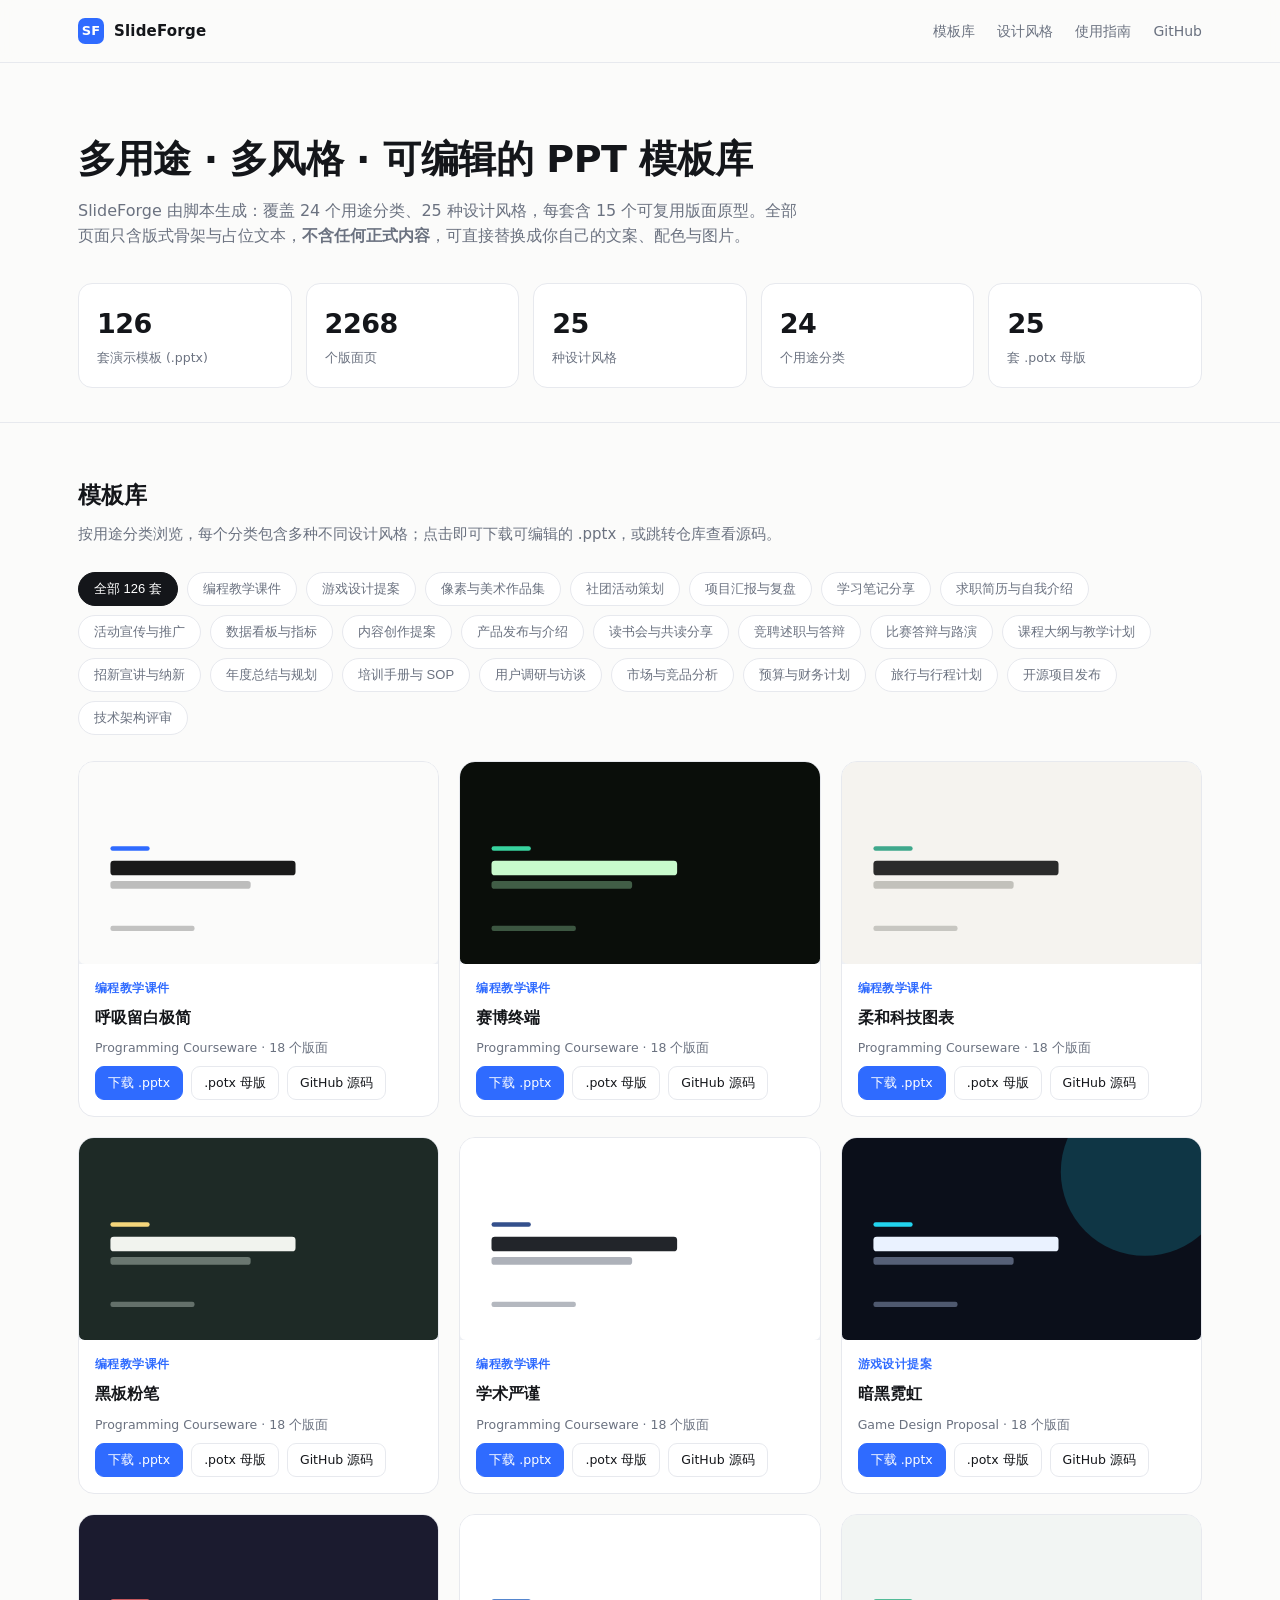
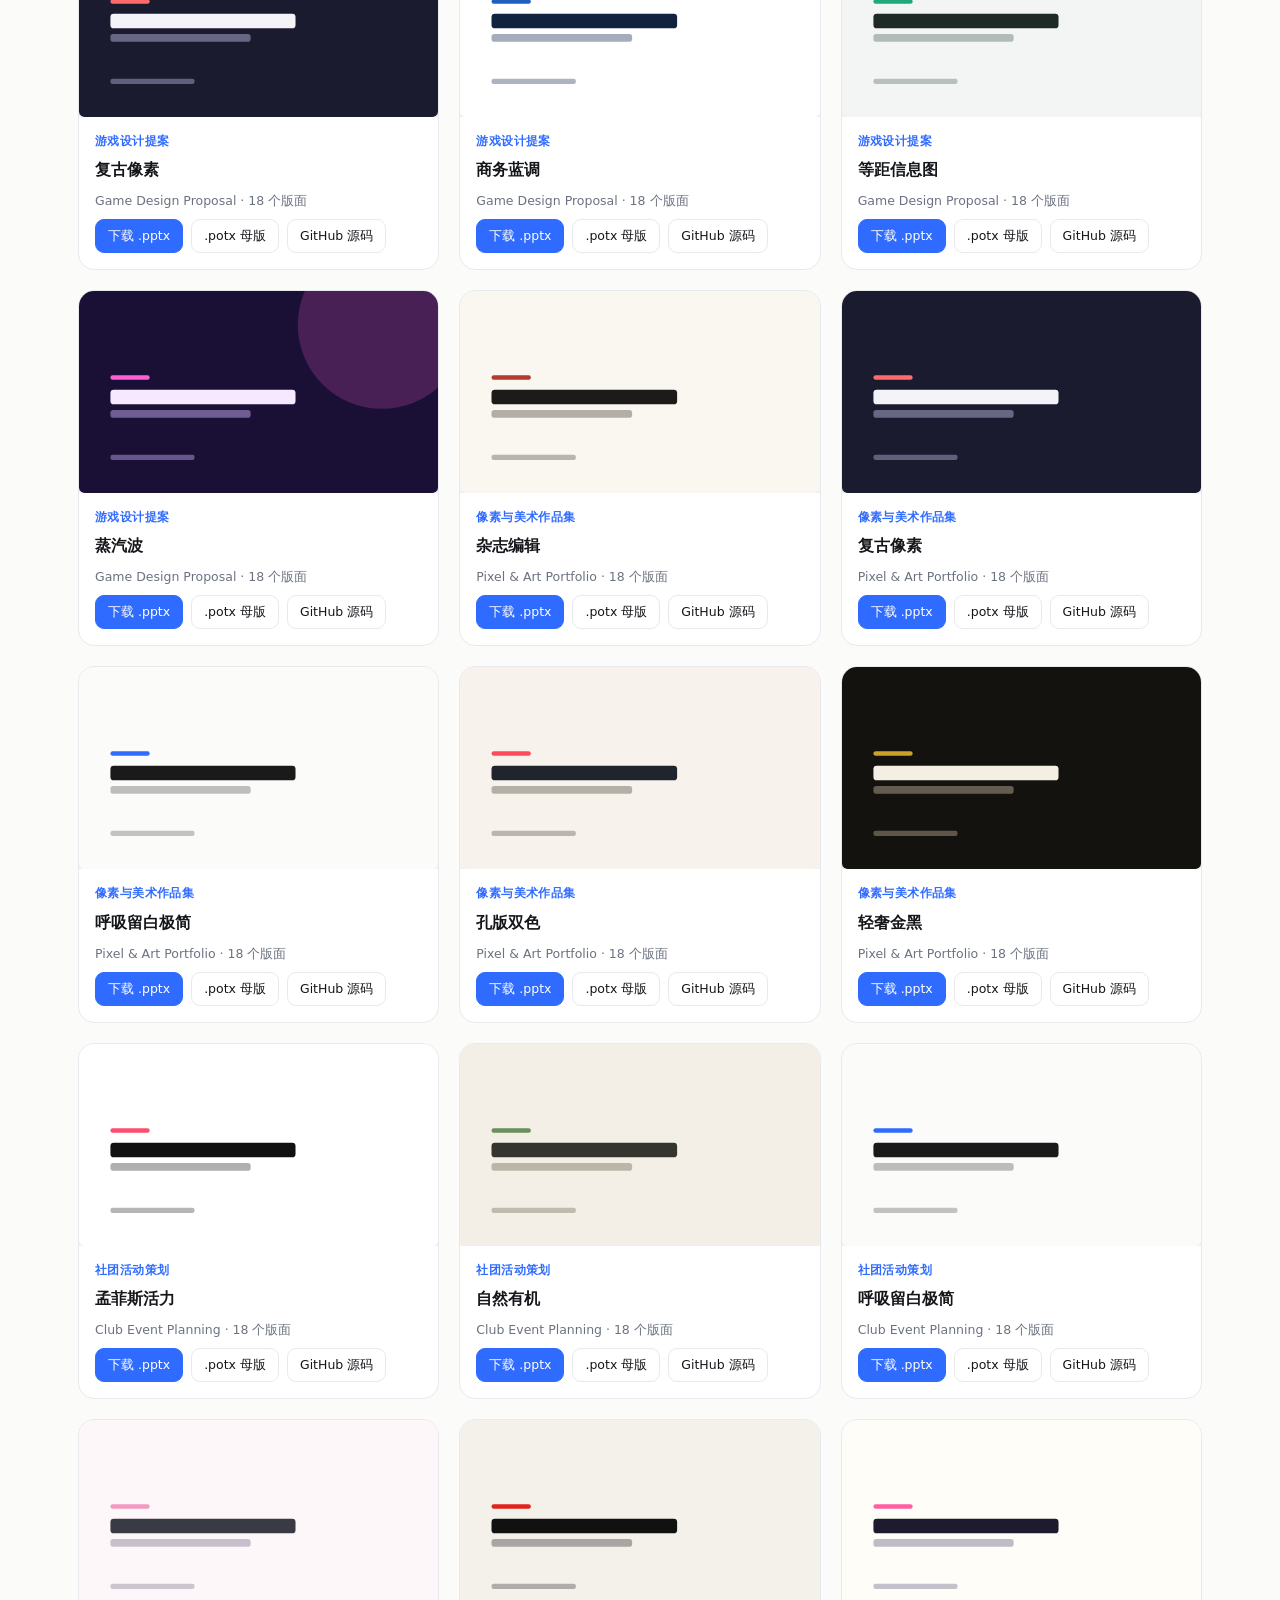
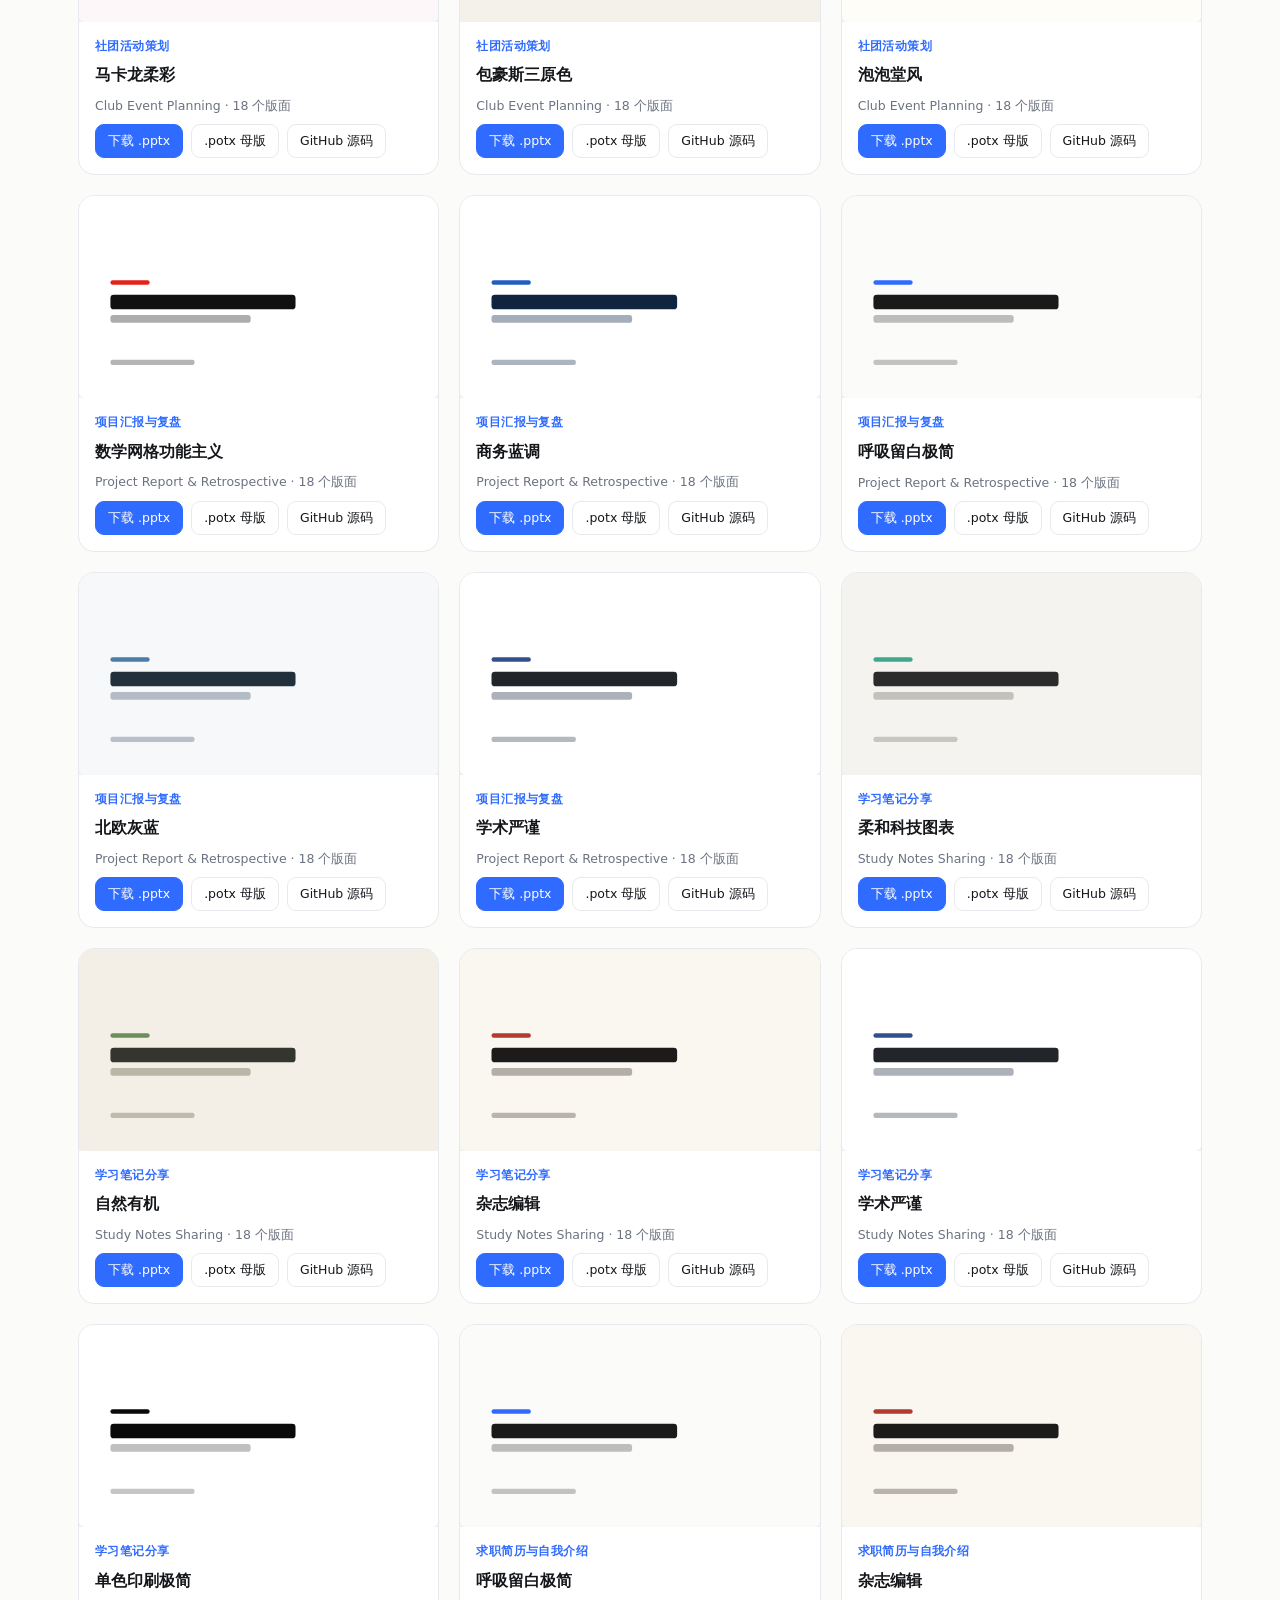
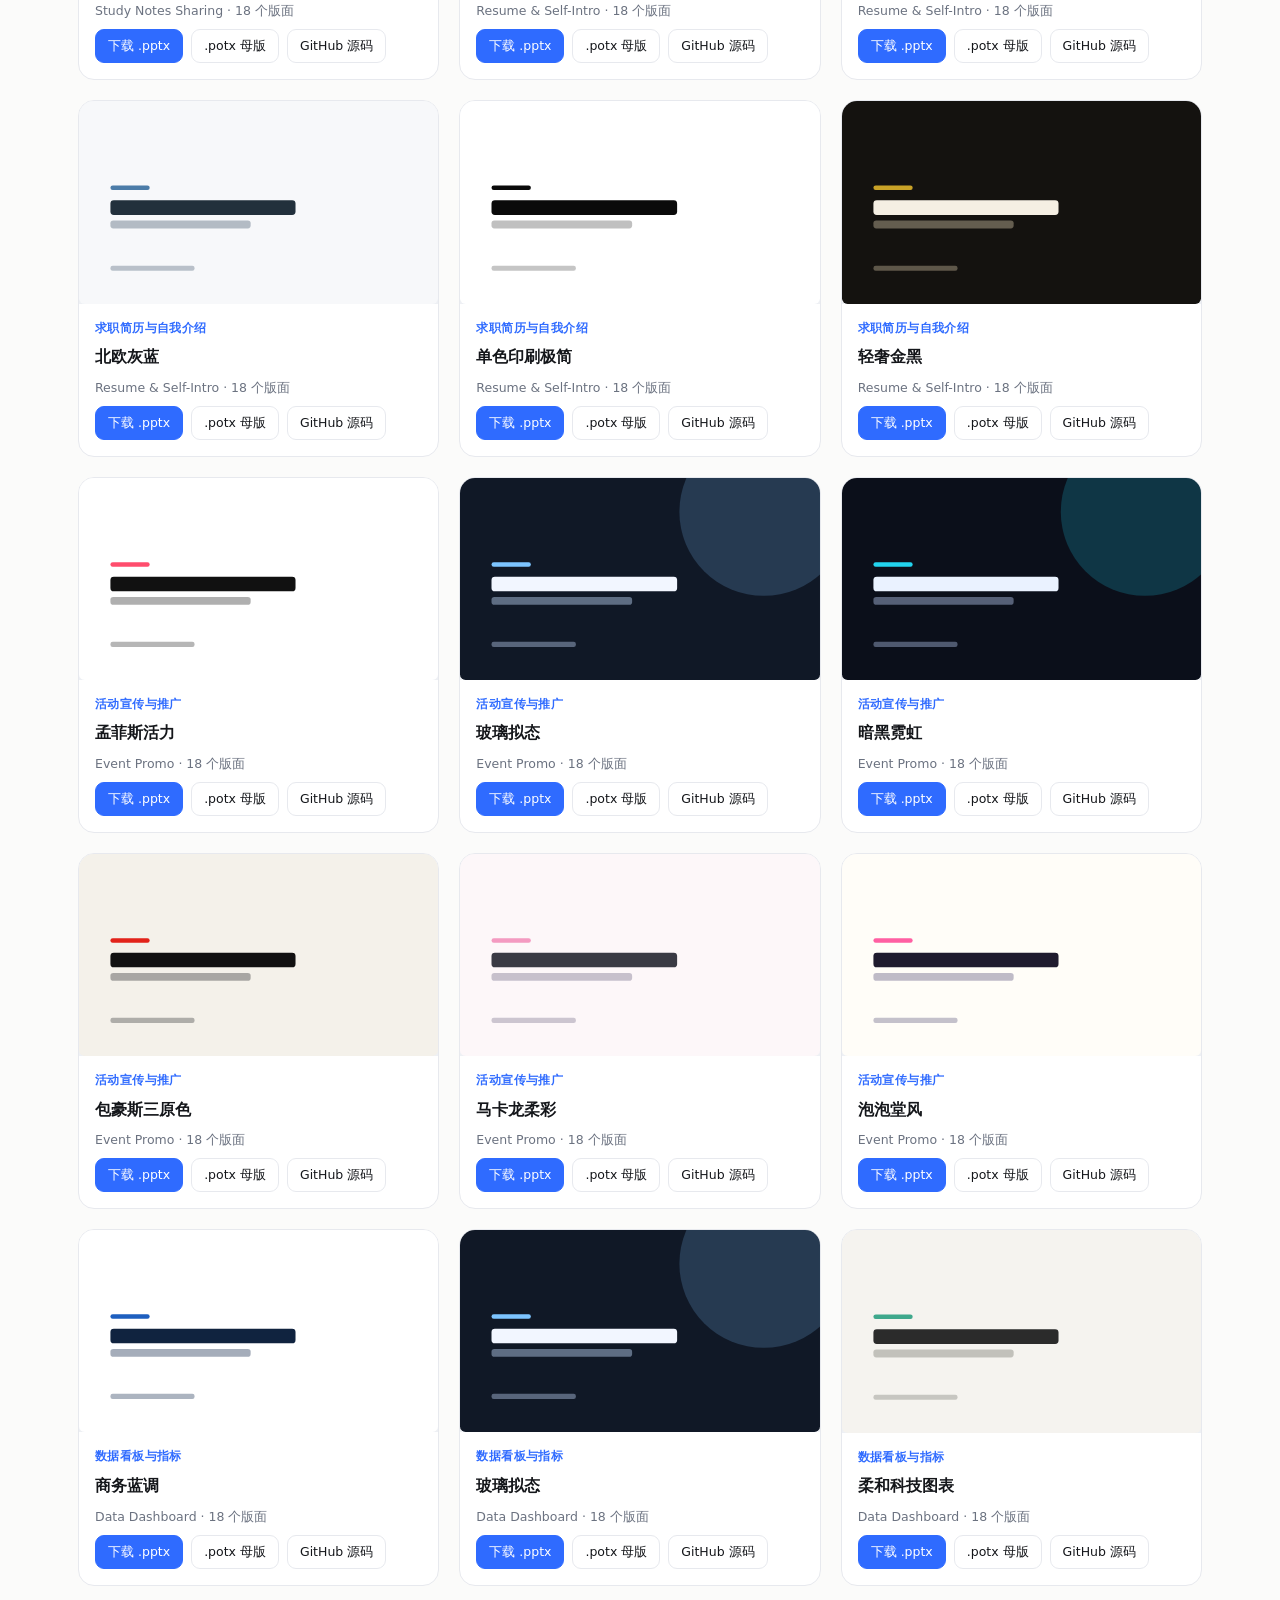
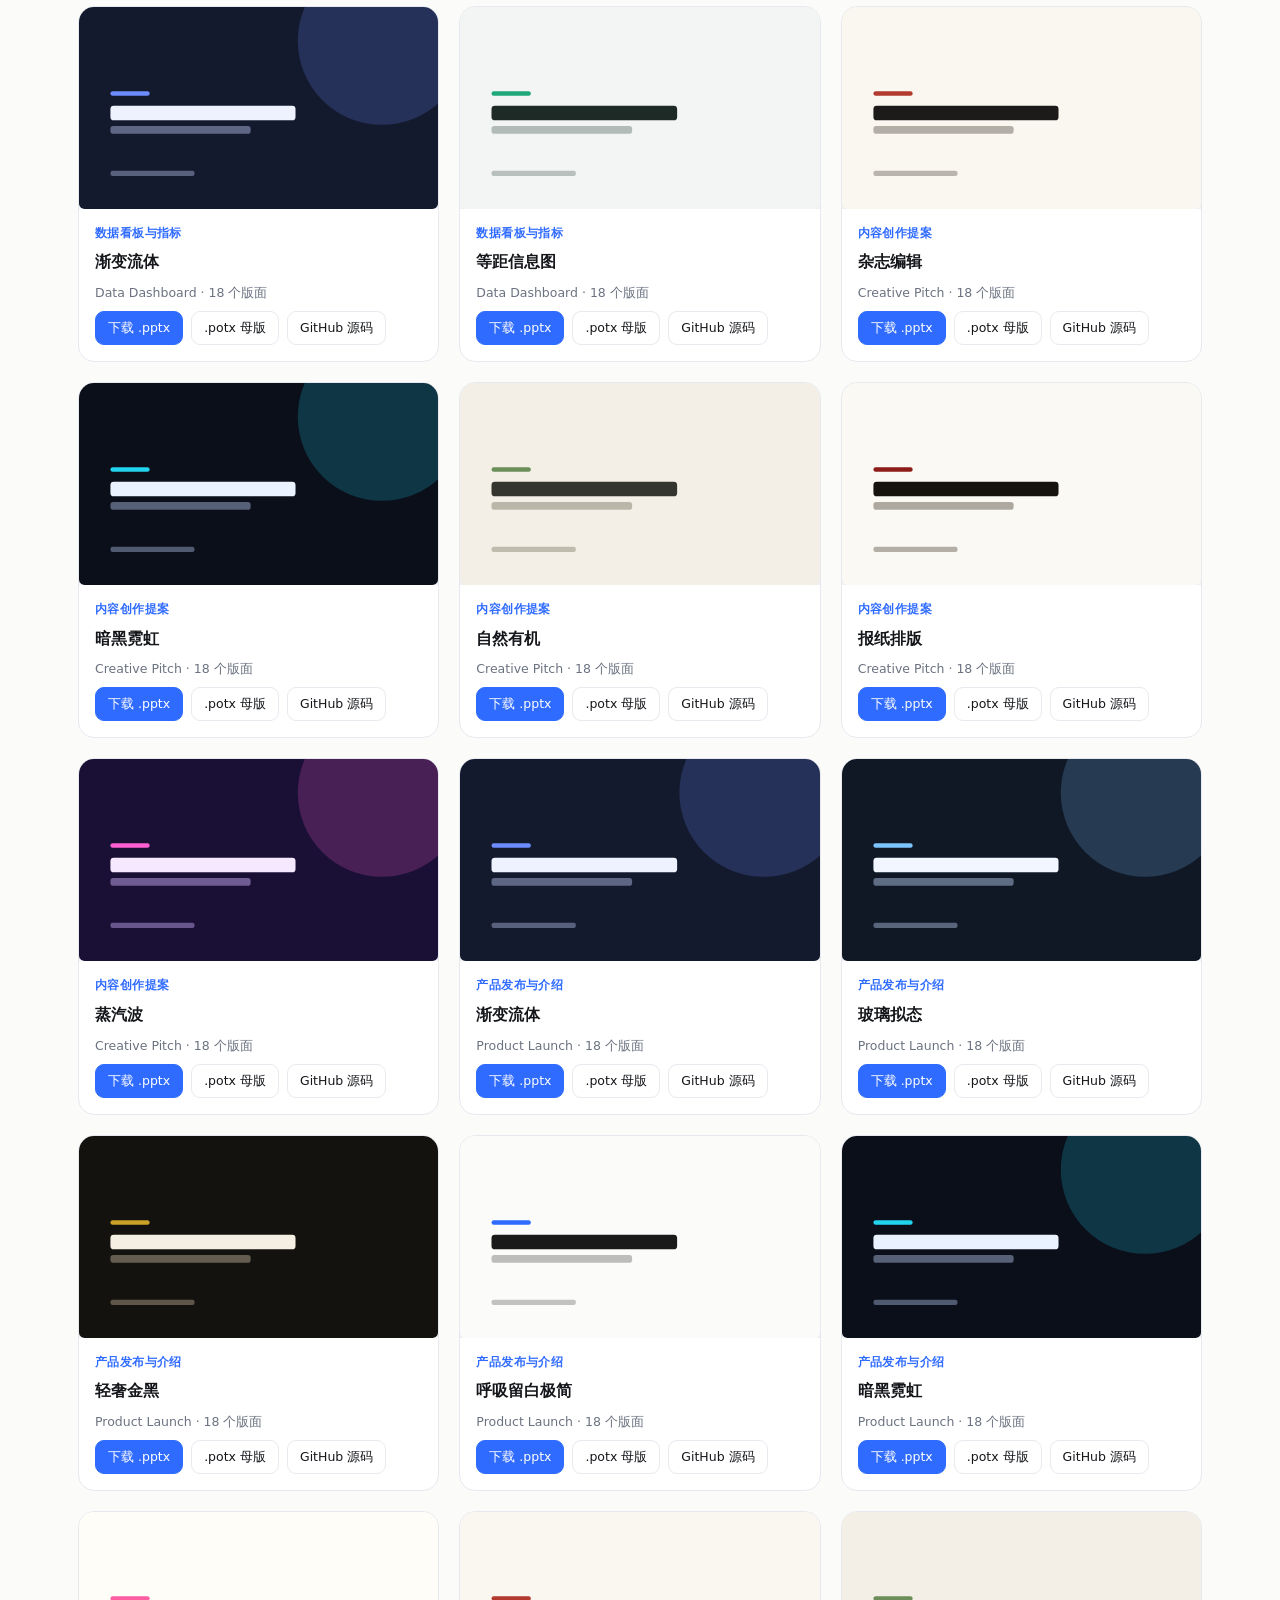
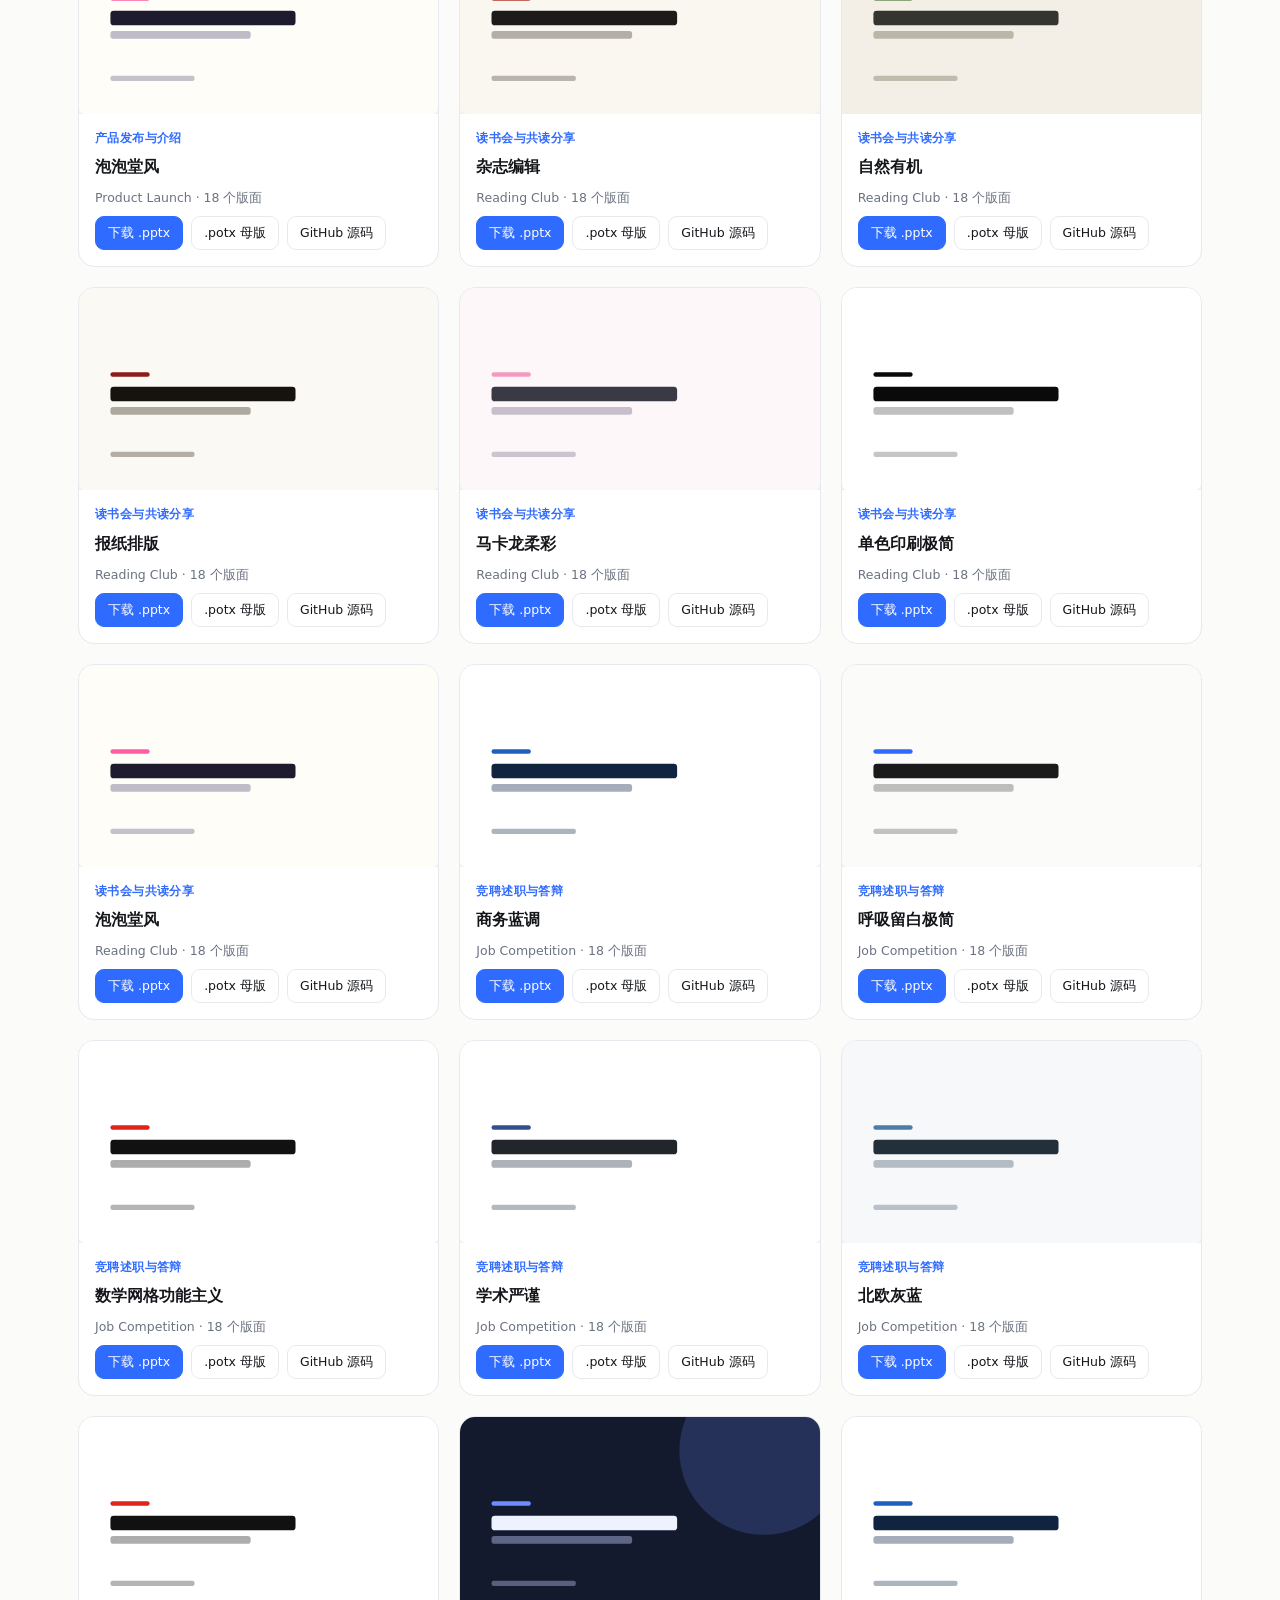
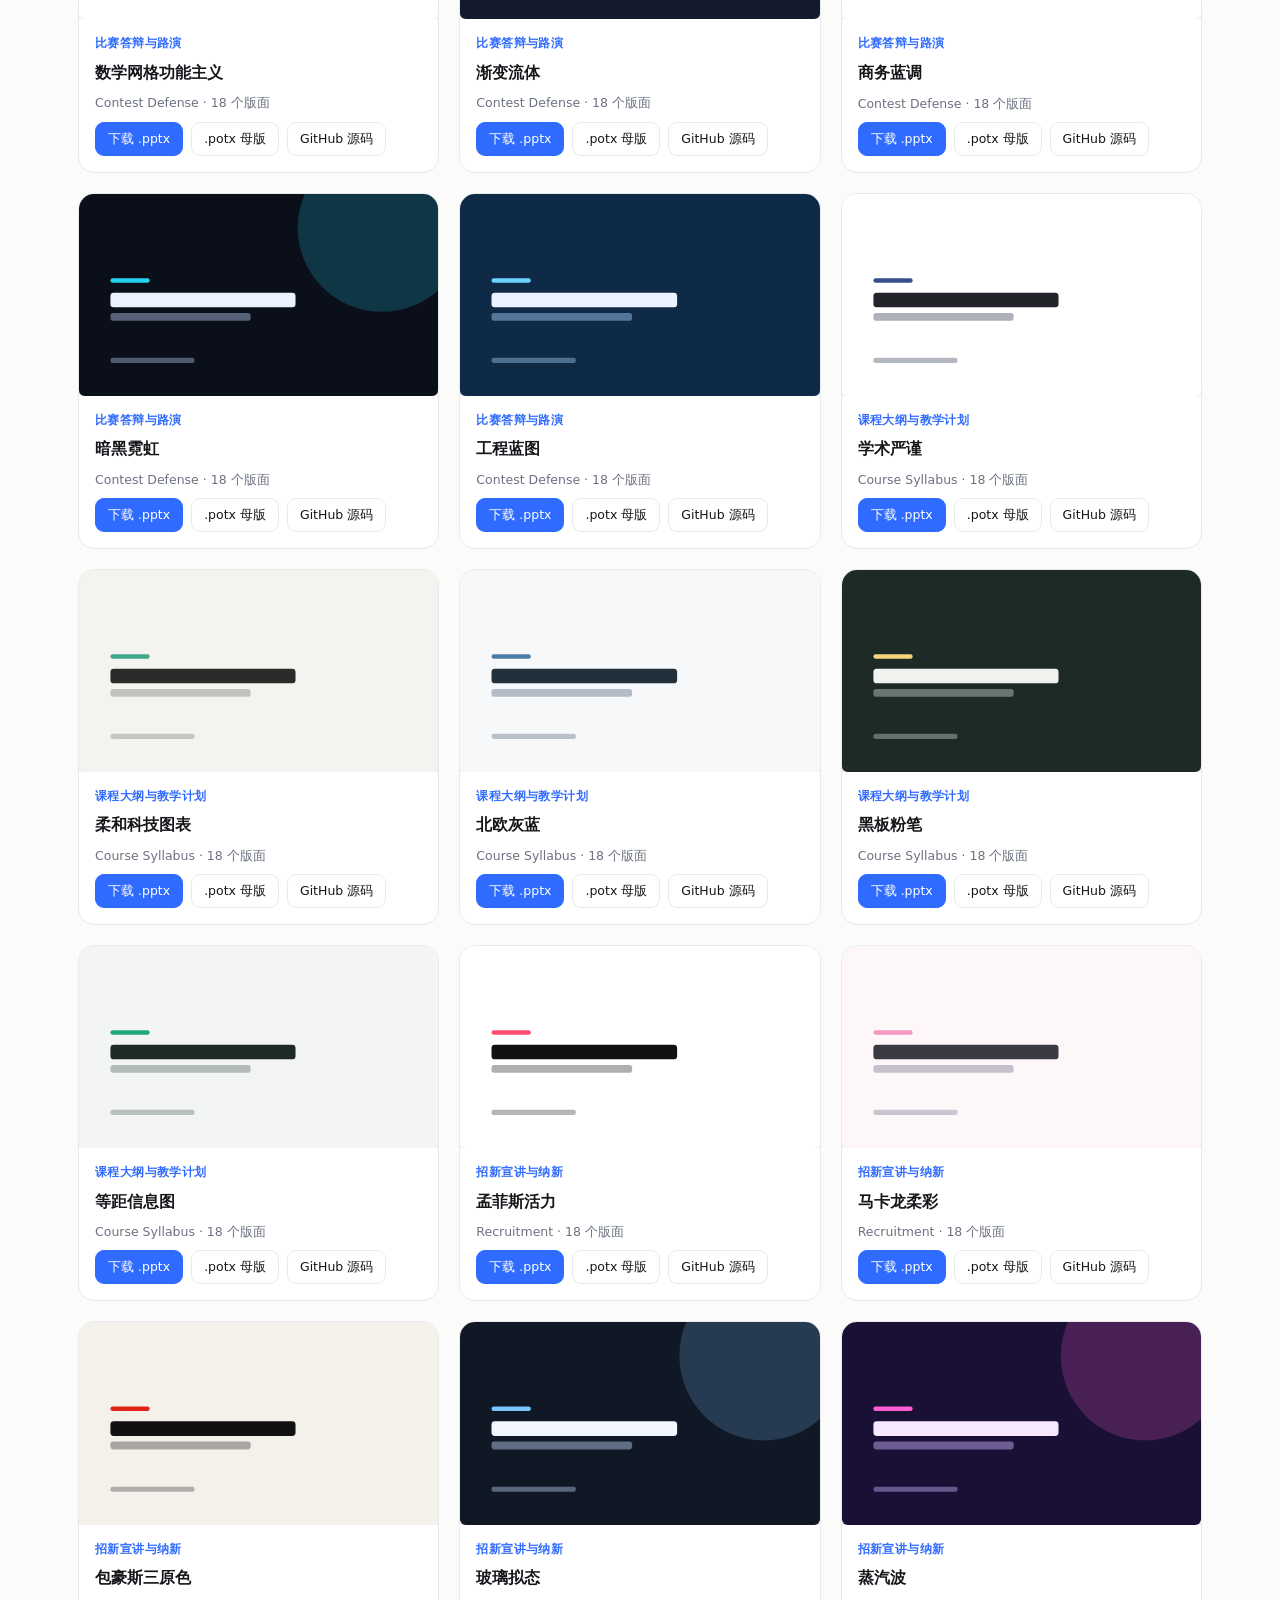
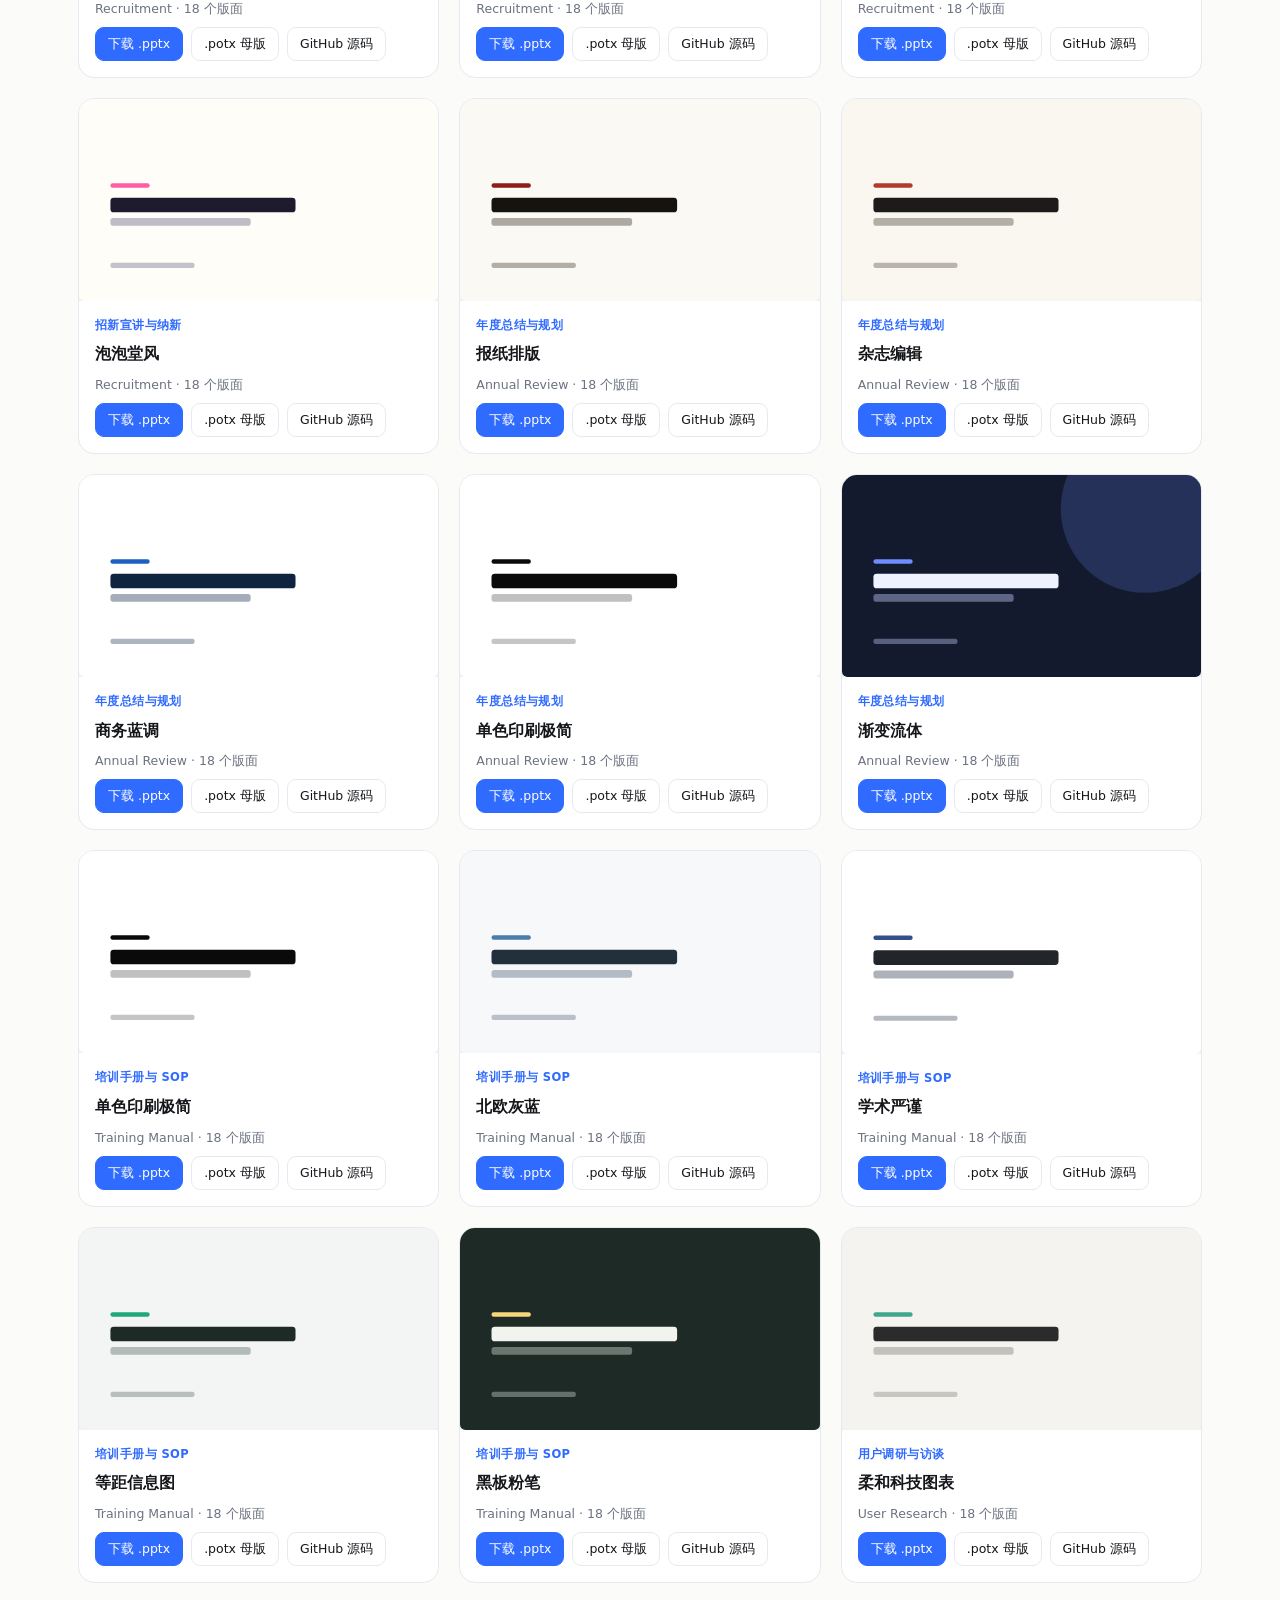
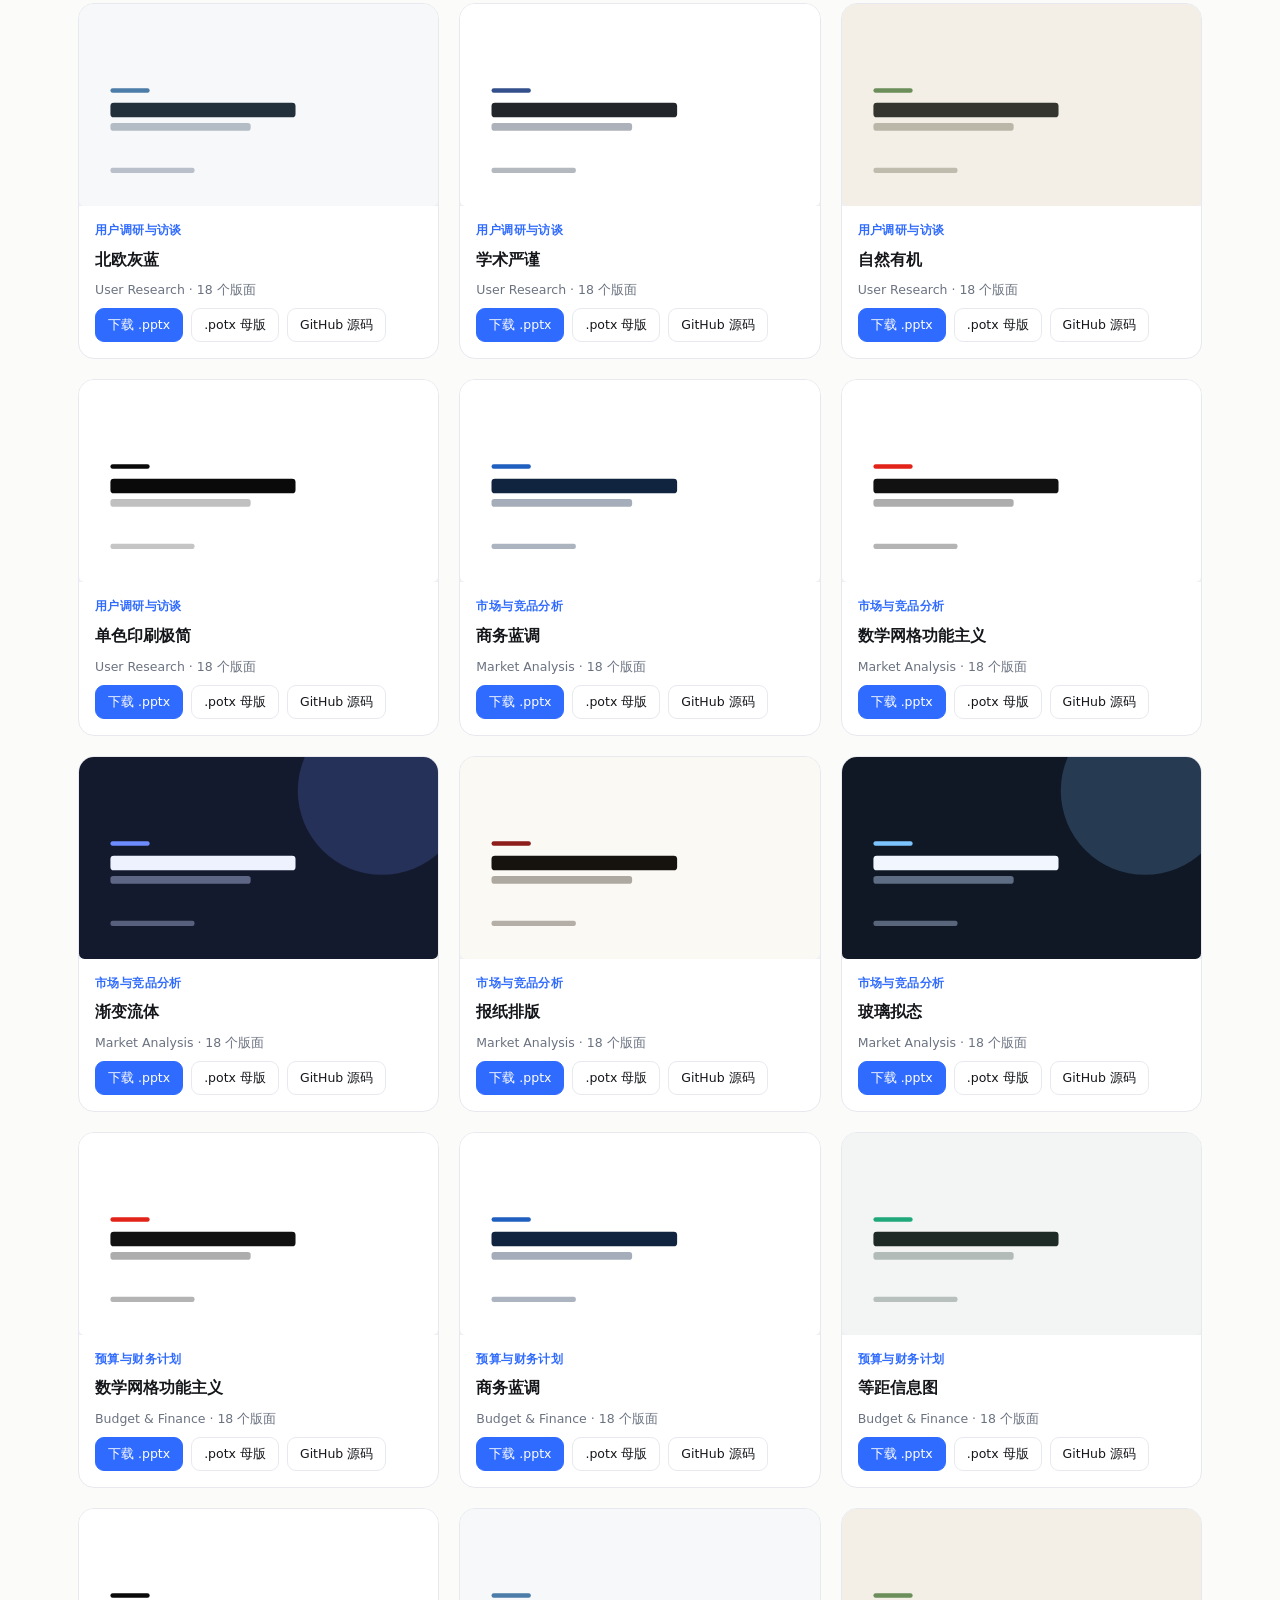
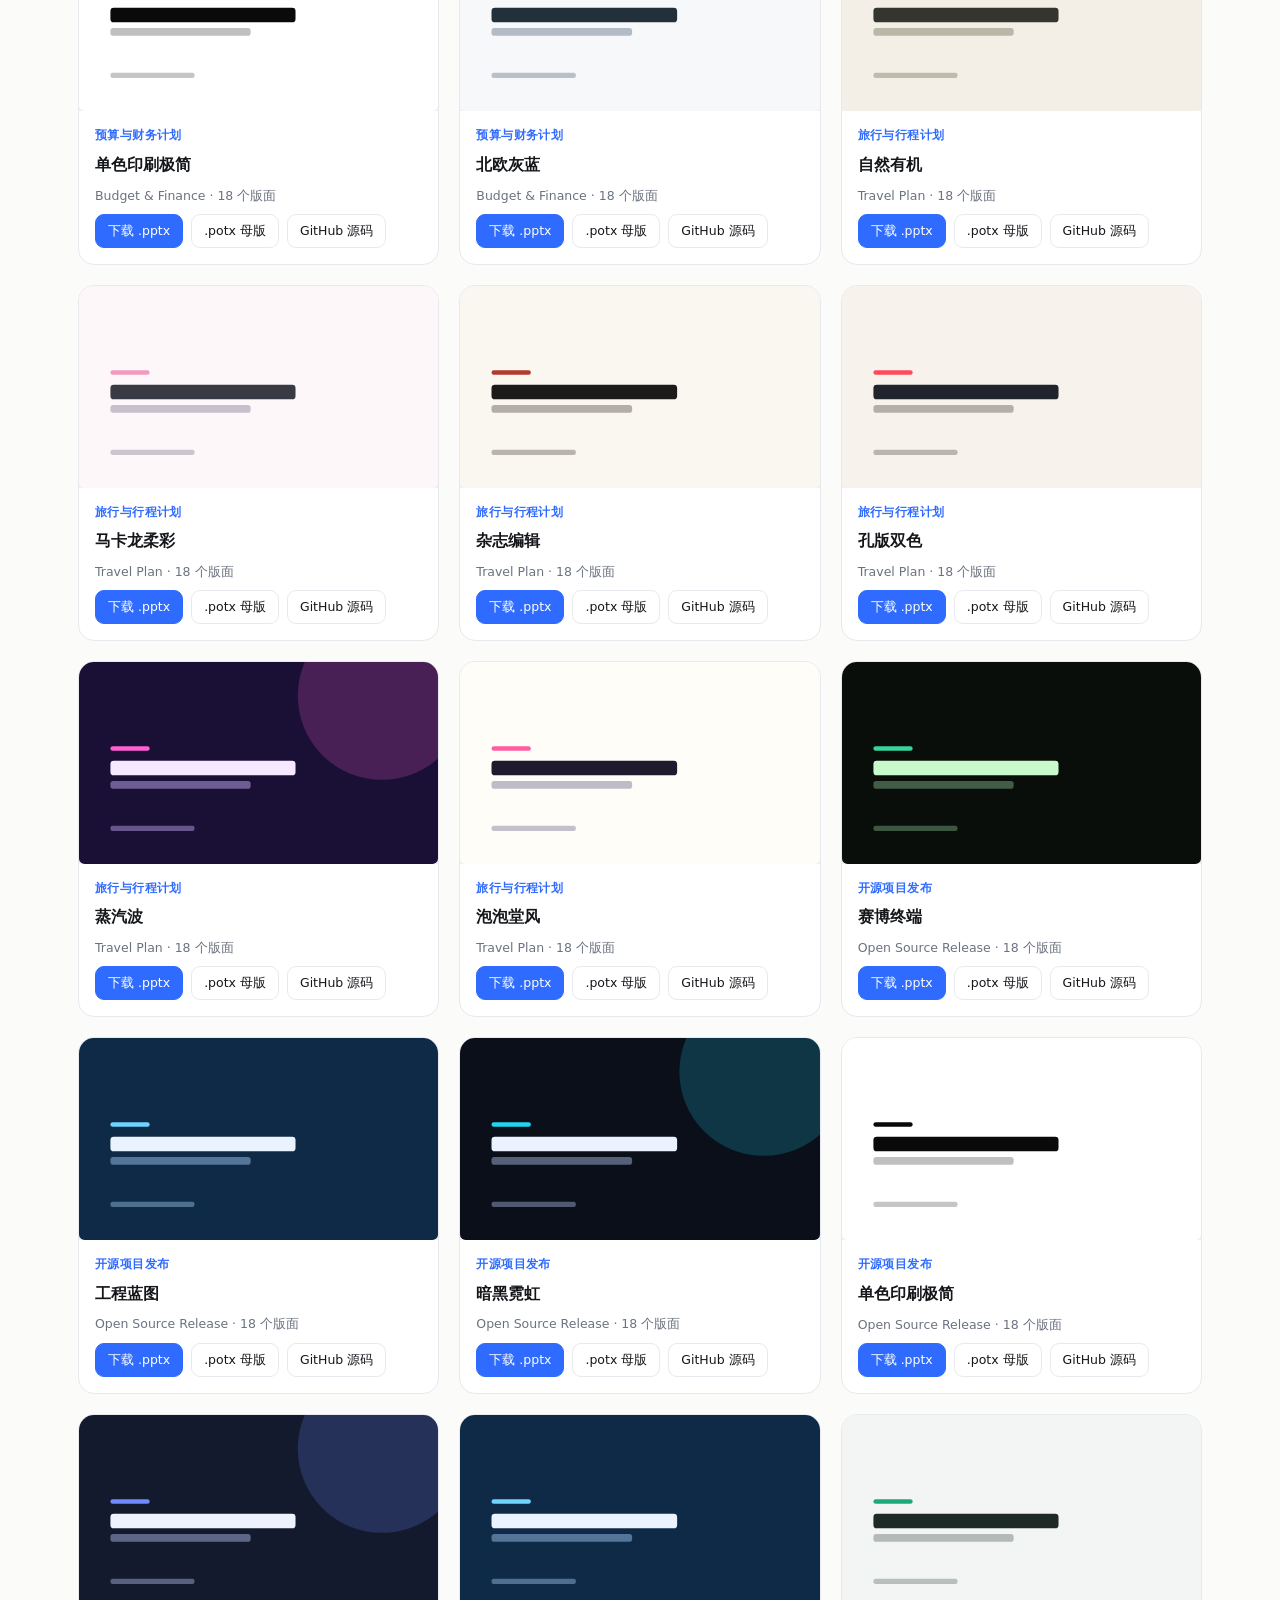
==== commit 0606a699: "feat: 新增泡泡堂风主题(25 风格/126 套/2268 页) + 动效文档与 Skills 调研清单" ====
--- a/index.html
+++ b/index.html
@@ -4,7 +4,7 @@
 <meta charset="utf-8">
 <meta name="viewport" content="width=device-width,initial-scale=1">
 <title>SlideForge · 多用途可编辑 PPT 模板库</title>
-<meta name="description" content="SlideForge —— 120 套多用途、多风格、可编辑且不含正式内容的 PPT 模板库，MIT 协议。">
+<meta name="description" content="SlideForge —— 126 套多用途、多风格、可编辑且不含正式内容的 PPT 模板库，MIT 协议。">
 <style>
 *{box-sizing:border-box;margin:0;padding:0}
 :root{--ink:#14161a;--ink2:#6b7280;--line:#e7e9ee;--bg:#fbfbfa;--accent:#2f6bff;--card:#fff}
@@ -71,25 +71,25 @@
 <div id="top"></div>
 <div class="hero"><div class="wrap">
   <h1>多用途 · 多风格 · 可编辑的 PPT 模板库</h1>
-  <p class="lead">SlideForge 由脚本生成：覆盖 24 个用途分类、24 种设计风格，每套含 15 个可复用版面原型。全部页面只含版式骨架与占位文本，<b>不含任何正式内容</b>，可直接替换成你自己的文案、配色与图片。</p>
+  <p class="lead">SlideForge 由脚本生成：覆盖 24 个用途分类、25 种设计风格，每套含 15 个可复用版面原型。全部页面只含版式骨架与占位文本，<b>不含任何正式内容</b>，可直接替换成你自己的文案、配色与图片。</p>
   <div class="metrics">
-    <div class="metric"><b>120</b><span>套演示模板 (.pptx)</span></div>
-    <div class="metric"><b>2160</b><span>个版面页</span></div>
-    <div class="metric"><b>24</b><span>种设计风格</span></div>
+    <div class="metric"><b>126</b><span>套演示模板 (.pptx)</span></div>
+    <div class="metric"><b>2268</b><span>个版面页</span></div>
+    <div class="metric"><b>25</b><span>种设计风格</span></div>
     <div class="metric"><b>24</b><span>个用途分类</span></div>
-    <div class="metric"><b>24</b><span>套 .potx 母版</span></div>
+    <div class="metric"><b>25</b><span>套 .potx 母版</span></div>
   </div>
 </div></div>
 <section id="library"><div class="wrap">
   <h2 class="sec">模板库</h2>
   <p class="sub">按用途分类浏览，每个分类包含多种不同设计风格；点击即可下载可编辑的 .pptx，或跳转仓库查看源码。</p>
-  <div class="filters"><button class="chip on" data-cat="all">全部 120 套</button><button class="chip" data-cat="01-teaching">编程教学课件</button><button class="chip" data-cat="02-game-gdd">游戏设计提案</button><button class="chip" data-cat="03-portfolio">像素与美术作品集</button><button class="chip" data-cat="04-club-event">社团活动策划</button><button class="chip" data-cat="05-project-report">项目汇报与复盘</button><button class="chip" data-cat="06-study-notes">学习笔记分享</button><button class="chip" data-cat="07-resume">求职简历与自我介绍</button><button class="chip" data-cat="08-promo">活动宣传与推广</button><button class="chip" data-cat="09-dashboard">数据看板与指标</button><button class="chip" data-cat="10-creative-pitch">内容创作提案</button><button class="chip" data-cat="11-product-launch">产品发布与介绍</button><button class="chip" data-cat="12-reading-club">读书会与共读分享</button><button class="chip" data-cat="13-job-competition">竞聘述职与答辩</button><button class="chip" data-cat="14-contest-defense">比赛答辩与路演</button><button class="chip" data-cat="15-course-syllabus">课程大纲与教学计划</button><button class="chip" data-cat="16-recruitment">招新宣讲与纳新</button><button class="chip" data-cat="17-annual-review">年度总结与规划</button><button class="chip" data-cat="18-training-manual">培训手册与 SOP</button><button class="chip" data-cat="19-user-research">用户调研与访谈</button><button class="chip" data-cat="20-market-analysis">市场与竞品分析</button><button class="chip" data-cat="21-budget-plan">预算与财务计划</button><button class="chip" data-cat="22-travel-plan">旅行与行程计划</button><button class="chip" data-cat="23-open-source-release">开源项目发布</button><button class="chip" data-cat="24-tech-review">技术架构评审</button></div>
-  <div class="grid"><article class="card" data-cat="01-teaching"><img loading="lazy" src="assets/previews/build-cover.svg" alt="编程教学课件 · 呼吸留白极简 预览"><div class="body"><div class="cat">编程教学课件</div><div class="name">呼吸留白极简</div><div class="meta">Programming Courseware · 18 个版面</div><div class="links"><a class="btn primary" href="templates/01-teaching-programming-courseware/01__build.pptx" download>下载 .pptx</a><a class="btn" href="templates/_potx/slideforge-build.potx" download>.potx 母版</a><a class="btn" href="https://github.com/fanquanpp/slide-forge/blob/main/templates/01-teaching-programming-courseware/01__build.pptx" target="_blank" rel="noopener">GitHub 源码</a></div></div></article><article class="card" data-cat="01-teaching"><img loading="lazy" src="assets/previews/terminal-cover.svg" alt="编程教学课件 · 赛博终端 预览"><div class="body"><div class="cat">编程教学课件</div><div class="name">赛博终端</div><div class="meta">Programming Courseware · 18 个版面</div><div class="links"><a class="btn primary" href="templates/01-teaching-programming-courseware/01__terminal.pptx" download>下载 .pptx</a><a class="btn" href="templates/_potx/slideforge-terminal.potx" download>.potx 母版</a><a class="btn" href="https://github.com/fanquanpp/slide-forge/blob/main/templates/01-teaching-programming-courseware/01__terminal.pptx" target="_blank" rel="noopener">GitHub 源码</a></div></div></article><article class="card" data-cat="01-teaching"><img loading="lazy" src="assets/previews/takram-cover.svg" alt="编程教学课件 · 柔和科技图表 预览"><div class="body"><div class="cat">编程教学课件</div><div class="name">柔和科技图表</div><div class="meta">Programming Courseware · 18 个版面</div><div class="links"><a class="btn primary" href="templates/01-teaching-programming-courseware/01__takram.pptx" download>下载 .pptx</a><a class="btn" href="templates/_potx/slideforge-takram.potx" download>.potx 母版</a><a class="btn" href="https://github.com/fanquanpp/slide-forge/blob/main/templates/01-teaching-programming-courseware/01__takram.pptx" target="_blank" rel="noopener">GitHub 源码</a></div></div></article><article class="card" data-cat="01-teaching"><img loading="lazy" src="assets/previews/chalk-cover.svg" alt="编程教学课件 · 黑板粉笔 预览"><div class="body"><div class="cat">编程教学课件</div><div class="name">黑板粉笔</div><div class="meta">Programming Courseware · 18 个版面</div><div class="links"><a class="btn primary" href="templates/01-teaching-programming-courseware/01__chalk.pptx" download>下载 .pptx</a><a class="btn" href="templates/_potx/slideforge-chalk.potx" download>.potx 母版</a><a class="btn" href="https://github.com/fanquanpp/slide-forge/blob/main/templates/01-teaching-programming-courseware/01__chalk.pptx" target="_blank" rel="noopener">GitHub 源码</a></div></div></article><article class="card" data-cat="01-teaching"><img loading="lazy" src="assets/previews/academic-cover.svg" alt="编程教学课件 · 学术严谨 预览"><div class="body"><div class="cat">编程教学课件</div><div class="name">学术严谨</div><div class="meta">Programming Courseware · 18 个版面</div><div class="links"><a class="btn primary" href="templates/01-teaching-programming-courseware/01__academic.pptx" download>下载 .pptx</a><a class="btn" href="templates/_potx/slideforge-academic.potx" download>.potx 母版</a><a class="btn" href="https://github.com/fanquanpp/slide-forge/blob/main/templates/01-teaching-programming-courseware/01__academic.pptx" target="_blank" rel="noopener">GitHub 源码</a></div></div></article><article class="card" data-cat="02-game-gdd"><img loading="lazy" src="assets/previews/darkneon-cover.svg" alt="游戏设计提案 · 暗黑霓虹 预览"><div class="body"><div class="cat">游戏设计提案</div><div class="name">暗黑霓虹</div><div class="meta">Game Design Proposal · 18 个版面</div><div class="links"><a class="btn primary" href="templates/02-game-gdd-game-design-proposal/02__darkneon.pptx" download>下载 .pptx</a><a class="btn" href="templates/_potx/slideforge-darkneon.potx" download>.potx 母版</a><a class="btn" href="https://github.com/fanquanpp/slide-forge/blob/main/templates/02-game-gdd-game-design-proposal/02__darkneon.pptx" target="_blank" rel="noopener">GitHub 源码</a></div></div></article><article class="card" data-cat="02-game-gdd"><img loading="lazy" src="assets/previews/retropixel-cover.svg" alt="游戏设计提案 · 复古像素 预览"><div class="body"><div class="cat">游戏设计提案</div><div class="name">复古像素</div><div class="meta">Game Design Proposal · 18 个版面</div><div class="links"><a class="btn primary" href="templates/02-game-gdd-game-design-proposal/02__retropixel.pptx" download>下载 .pptx</a><a class="btn" href="templates/_potx/slideforge-retropixel.potx" download>.potx 母版</a><a class="btn" href="https://github.com/fanquanpp/slide-forge/blob/main/templates/02-game-gdd-game-design-proposal/02__retropixel.pptx" target="_blank" rel="noopener">GitHub 源码</a></div></div></article><article class="card" data-cat="02-game-gdd"><img loading="lazy" src="assets/previews/corporate-cover.svg" alt="游戏设计提案 · 商务蓝调 预览"><div class="body"><div class="cat">游戏设计提案</div><div class="name">商务蓝调</div><div class="meta">Game Design Proposal · 18 个版面</div><div class="links"><a class="btn primary" href="templates/02-game-gdd-game-design-proposal/02__corporate.pptx" download>下载 .pptx</a><a class="btn" href="templates/_potx/slideforge-corporate.potx" download>.potx 母版</a><a class="btn" href="https://github.com/fanquanpp/slide-forge/blob/main/templates/02-game-gdd-game-design-proposal/02__corporate.pptx" target="_blank" rel="noopener">GitHub 源码</a></div></div></article><article class="card" data-cat="02-game-gdd"><img loading="lazy" src="assets/previews/isometric-cover.svg" alt="游戏设计提案 · 等距信息图 预览"><div class="body"><div class="cat">游戏设计提案</div><div class="name">等距信息图</div><div class="meta">Game Design Proposal · 18 个版面</div><div class="links"><a class="btn primary" href="templates/02-game-gdd-game-design-proposal/02__isometric.pptx" download>下载 .pptx</a><a class="btn" href="templates/_potx/slideforge-isometric.potx" download>.potx 母版</a><a class="btn" href="https://github.com/fanquanpp/slide-forge/blob/main/templates/02-game-gdd-game-design-proposal/02__isometric.pptx" target="_blank" rel="noopener">GitHub 源码</a></div></div></article><article class="card" data-cat="02-game-gdd"><img loading="lazy" src="assets/previews/vaporwave-cover.svg" alt="游戏设计提案 · 蒸汽波 预览"><div class="body"><div class="cat">游戏设计提案</div><div class="name">蒸汽波</div><div class="meta">Game Design Proposal · 18 个版面</div><div class="links"><a class="btn primary" href="templates/02-game-gdd-game-design-proposal/02__vaporwave.pptx" download>下载 .pptx</a><a class="btn" href="templates/_potx/slideforge-vaporwave.potx" download>.potx 母版</a><a class="btn" href="https://github.com/fanquanpp/slide-forge/blob/main/templates/02-game-gdd-game-design-proposal/02__vaporwave.pptx" target="_blank" rel="noopener">GitHub 源码</a></div></div></article><article class="card" data-cat="03-portfolio"><img loading="lazy" src="assets/previews/editorial-cover.svg" alt="像素与美术作品集 · 杂志编辑 预览"><div class="body"><div class="cat">像素与美术作品集</div><div class="name">杂志编辑</div><div class="meta">Pixel &amp; Art Portfolio · 18 个版面</div><div class="links"><a class="btn primary" href="templates/03-portfolio-pixel-art-portfolio/03__editorial.pptx" download>下载 .pptx</a><a class="btn" href="templates/_potx/slideforge-editorial.potx" download>.potx 母版</a><a class="btn" href="https://github.com/fanquanpp/slide-forge/blob/main/templates/03-portfolio-pixel-art-portfolio/03__editorial.pptx" target="_blank" rel="noopener">GitHub 源码</a></div></div></article><article class="card" data-cat="03-portfolio"><img loading="lazy" src="assets/previews/retropixel-cover.svg" alt="像素与美术作品集 · 复古像素 预览"><div class="body"><div class="cat">像素与美术作品集</div><div class="name">复古像素</div><div class="meta">Pixel &amp; Art Portfolio · 18 个版面</div><div class="links"><a class="btn primary" href="templates/03-portfolio-pixel-art-portfolio/03__retropixel.pptx" download>下载 .pptx</a><a class="btn" href="templates/_potx/slideforge-retropixel.potx" download>.potx 母版</a><a class="btn" href="https://github.com/fanquanpp/slide-forge/blob/main/templates/03-portfolio-pixel-art-portfolio/03__retropixel.pptx" target="_blank" rel="noopener">GitHub 源码</a></div></div></article><article class="card" data-cat="03-portfolio"><img loading="lazy" src="assets/previews/build-cover.svg" alt="像素与美术作品集 · 呼吸留白极简 预览"><div class="body"><div class="cat">像素与美术作品集</div><div class="name">呼吸留白极简</div><div class="meta">Pixel &amp; Art Portfolio · 18 个版面</div><div class="links"><a class="btn primary" href="templates/03-portfolio-pixel-art-portfolio/03__build.pptx" download>下载 .pptx</a><a class="btn" href="templates/_potx/slideforge-build.potx" download>.potx 母版</a><a class="btn" href="https://github.com/fanquanpp/slide-forge/blob/main/templates/03-portfolio-pixel-art-portfolio/03__build.pptx" target="_blank" rel="noopener">GitHub 源码</a></div></div></article><article class="card" data-cat="03-portfolio"><img loading="lazy" src="assets/previews/risograph-cover.svg" alt="像素与美术作品集 · 孔版双色 预览"><div class="body"><div class="cat">像素与美术作品集</div><div class="name">孔版双色</div><div class="meta">Pixel &amp; Art Portfolio · 18 个版面</div><div class="links"><a class="btn primary" href="templates/03-portfolio-pixel-art-portfolio/03__risograph.pptx" download>下载 .pptx</a><a class="btn" href="templates/_potx/slideforge-risograph.potx" download>.potx 母版</a><a class="btn" href="https://github.com/fanquanpp/slide-forge/blob/main/templates/03-portfolio-pixel-art-portfolio/03__risograph.pptx" target="_blank" rel="noopener">GitHub 源码</a></div></div></article><article class="card" data-cat="03-portfolio"><img loading="lazy" src="assets/previews/luxury-cover.svg" alt="像素与美术作品集 · 轻奢金黑 预览"><div class="body"><div class="cat">像素与美术作品集</div><div class="name">轻奢金黑</div><div class="meta">Pixel &amp; Art Portfolio · 18 个版面</div><div class="links"><a class="btn primary" href="templates/03-portfolio-pixel-art-portfolio/03__luxury.pptx" download>下载 .pptx</a><a class="btn" href="templates/_potx/slideforge-luxury.potx" download>.potx 母版</a><a class="btn" href="https://github.com/fanquanpp/slide-forge/blob/main/templates/03-portfolio-pixel-art-portfolio/03__luxury.pptx" target="_blank" rel="noopener">GitHub 源码</a></div></div></article><article class="card" data-cat="04-club-event"><img loading="lazy" src="assets/previews/memphis-cover.svg" alt="社团活动策划 · 孟菲斯活力 预览"><div class="body"><div class="cat">社团活动策划</div><div class="name">孟菲斯活力</div><div class="meta">Club Event Planning · 18 个版面</div><div class="links"><a class="btn primary" href="templates/04-club-event-club-event-planning/04__memphis.pptx" download>下载 .pptx</a><a class="btn" href="templates/_potx/slideforge-memphis.potx" download>.potx 母版</a><a class="btn" href="https://github.com/fanquanpp/slide-forge/blob/main/templates/04-club-event-club-event-planning/04__memphis.pptx" target="_blank" rel="noopener">GitHub 源码</a></div></div></article><article class="card" data-cat="04-club-event"><img loading="lazy" src="assets/previews/organic-cover.svg" alt="社团活动策划 · 自然有机 预览"><div class="body"><div class="cat">社团活动策划</div><div class="name">自然有机</div><div class="meta">Club Event Planning · 18 个版面</div><div class="links"><a class="btn primary" href="templates/04-club-event-club-event-planning/04__organic.pptx" download>下载 .pptx</a><a class="btn" href="templates/_potx/slideforge-organic.potx" download>.potx 母版</a><a class="btn" href="https://github.com/fanquanpp/slide-forge/blob/main/templates/04-club-event-club-event-planning/04__organic.pptx" target="_blank" rel="noopener">GitHub 源码</a></div></div></article><article class="card" data-cat="04-club-event"><img loading="lazy" src="assets/previews/build-cover.svg" alt="社团活动策划 · 呼吸留白极简 预览"><div class="body"><div class="cat">社团活动策划</div><div class="name">呼吸留白极简</div><div class="meta">Club Event Planning · 18 个版面</div><div class="links"><a class="btn primary" href="templates/04-club-event-club-event-planning/04__build.pptx" download>下载 .pptx</a><a class="btn" href="templates/_potx/slideforge-build.potx" download>.potx 母版</a><a class="btn" href="https://github.com/fanquanpp/slide-forge/blob/main/templates/04-club-event-club-event-planning/04__build.pptx" target="_blank" rel="noopener">GitHub 源码</a></div></div></article><article class="card" data-cat="04-club-event"><img loading="lazy" src="assets/previews/pastel-cover.svg" alt="社团活动策划 · 马卡龙柔彩 预览"><div class="body"><div class="cat">社团活动策划</div><div class="name">马卡龙柔彩</div><div class="meta">Club Event Planning · 18 个版面</div><div class="links"><a class="btn primary" href="templates/04-club-event-club-event-planning/04__pastel.pptx" download>下载 .pptx</a><a class="btn" href="templates/_potx/slideforge-pastel.potx" download>.potx 母版</a><a class="btn" href="https://github.com/fanquanpp/slide-forge/blob/main/templates/04-club-event-club-event-planning/04__pastel.pptx" target="_blank" rel="noopener">GitHub 源码</a></div></div></article><article class="card" data-cat="04-club-event"><img loading="lazy" src="assets/previews/bauhaus-cover.svg" alt="社团活动策划 · 包豪斯三原色 预览"><div class="body"><div class="cat">社团活动策划</div><div class="name">包豪斯三原色</div><div class="meta">Club Event Planning · 18 个版面</div><div class="links"><a class="btn primary" href="templates/04-club-event-club-event-planning/04__bauhaus.pptx" download>下载 .pptx</a><a class="btn" href="templates/_potx/slideforge-bauhaus.potx" download>.potx 母版</a><a class="btn" href="https://github.com/fanquanpp/slide-forge/blob/main/templates/04-club-event-club-event-planning/04__bauhaus.pptx" target="_blank" rel="noopener">GitHub 源码</a></div></div></article><article class="card" data-cat="05-project-report"><img loading="lazy" src="assets/previews/brockmann-cover.svg" alt="项目汇报与复盘 · 数学网格功能主义 预览"><div class="body"><div class="cat">项目汇报与复盘</div><div class="name">数学网格功能主义</div><div class="meta">Project Report &amp; Retrospective · 18 个版面</div><div class="links"><a class="btn primary" href="templates/05-project-report-project-report-retrospective/05__brockmann.pptx" download>下载 .pptx</a><a class="btn" href="templates/_potx/slideforge-brockmann.potx" download>.potx 母版</a><a class="btn" href="https://github.com/fanquanpp/slide-forge/blob/main/templates/05-project-report-project-report-retrospective/05__brockmann.pptx" target="_blank" rel="noopener">GitHub 源码</a></div></div></article><article class="card" data-cat="05-project-report"><img loading="lazy" src="assets/previews/corporate-cover.svg" alt="项目汇报与复盘 · 商务蓝调 预览"><div class="body"><div class="cat">项目汇报与复盘</div><div class="name">商务蓝调</div><div class="meta">Project Report &amp; Retrospective · 18 个版面</div><div class="links"><a class="btn primary" href="templates/05-project-report-project-report-retrospective/05__corporate.pptx" download>下载 .pptx</a><a class="btn" href="templates/_potx/slideforge-corporate.potx" download>.potx 母版</a><a class="btn" href="https://github.com/fanquanpp/slide-forge/blob/main/templates/05-project-report-project-report-retrospective/05__corporate.pptx" target="_blank" rel="noopener">GitHub 源码</a></div></div></article><article class="card" data-cat="05-project-report"><img loading="lazy" src="assets/previews/build-cover.svg" alt="项目汇报与复盘 · 呼吸留白极简 预览"><div class="body"><div class="cat">项目汇报与复盘</div><div class="name">呼吸留白极简</div><div class="meta">Project Report &amp; Retrospective · 18 个版面</div><div class="links"><a class="btn primary" href="templates/05-project-report-project-report-retrospective/05__build.pptx" download>下载 .pptx</a><a class="btn" href="templates/_potx/slideforge-build.potx" download>.potx 母版</a><a class="btn" href="https://github.com/fanquanpp/slide-forge/blob/main/templates/05-project-report-project-report-retrospective/05__build.pptx" target="_blank" rel="noopener">GitHub 源码</a></div></div></article><article class="card" data-cat="05-project-report"><img loading="lazy" src="assets/previews/nordic-cover.svg" alt="项目汇报与复盘 · 北欧灰蓝 预览"><div class="body"><div class="cat">项目汇报与复盘</div><div class="name">北欧灰蓝</div><div class="meta">Project Report &amp; Retrospective · 18 个版面</div><div class="links"><a class="btn primary" href="templates/05-project-report-project-report-retrospective/05__nordic.pptx" download>下载 .pptx</a><a class="btn" href="templates/_potx/slideforge-nordic.potx" download>.potx 母版</a><a class="btn" href="https://github.com/fanquanpp/slide-forge/blob/main/templates/05-project-report-project-report-retrospective/05__nordic.pptx" target="_blank" rel="noopener">GitHub 源码</a></div></div></article><article class="card" data-cat="05-project-report"><img loading="lazy" src="assets/previews/academic-cover.svg" alt="项目汇报与复盘 · 学术严谨 预览"><div class="body"><div class="cat">项目汇报与复盘</div><div class="name">学术严谨</div><div class="meta">Project Report &amp; Retrospective · 18 个版面</div><div class="links"><a class="btn primary" href="templates/05-project-report-project-report-retrospective/05__academic.pptx" download>下载 .pptx</a><a class="btn" href="templates/_potx/slideforge-academic.potx" download>.potx 母版</a><a class="btn" href="https://github.com/fanquanpp/slide-forge/blob/main/templates/05-project-report-project-report-retrospective/05__academic.pptx" target="_blank" rel="noopener">GitHub 源码</a></div></div></article><article class="card" data-cat="06-study-notes"><img loading="lazy" src="assets/previews/takram-cover.svg" alt="学习笔记分享 · 柔和科技图表 预览"><div class="body"><div class="cat">学习笔记分享</div><div class="name">柔和科技图表</div><div class="meta">Study Notes Sharing · 18 个版面</div><div class="links"><a class="btn primary" href="templates/06-study-notes-study-notes-sharing/06__takram.pptx" download>下载 .pptx</a><a class="btn" href="templates/_potx/slideforge-takram.potx" download>.potx 母版</a><a class="btn" href="https://github.com/fanquanpp/slide-forge/blob/main/templates/06-study-notes-study-notes-sharing/06__takram.pptx" target="_blank" rel="noopener">GitHub 源码</a></div></div></article><article class="card" data-cat="06-study-notes"><img loading="lazy" src="assets/previews/organic-cover.svg" alt="学习笔记分享 · 自然有机 预览"><div class="body"><div class="cat">学习笔记分享</div><div class="name">自然有机</div><div class="meta">Study Notes Sharing · 18 个版面</div><div class="links"><a class="btn primary" href="templates/06-study-notes-study-notes-sharing/06__organic.pptx" download>下载 .pptx</a><a class="btn" href="templates/_potx/slideforge-organic.potx" download>.potx 母版</a><a class="btn" href="https://github.com/fanquanpp/slide-forge/blob/main/templates/06-study-notes-study-notes-sharing/06__organic.pptx" target="_blank" rel="noopener">GitHub 源码</a></div></div></article><article class="card" data-cat="06-study-notes"><img loading="lazy" src="assets/previews/editorial-cover.svg" alt="学习笔记分享 · 杂志编辑 预览"><div class="body"><div class="cat">学习笔记分享</div><div class="name">杂志编辑</div><div class="meta">Study Notes Sharing · 18 个版面</div><div class="links"><a class="btn primary" href="templates/06-study-notes-study-notes-sharing/06__editorial.pptx" download>下载 .pptx</a><a class="btn" href="templates/_potx/slideforge-editorial.potx" download>.potx 母版</a><a class="btn" href="https://github.com/fanquanpp/slide-forge/blob/main/templates/06-study-notes-study-notes-sharing/06__editorial.pptx" target="_blank" rel="noopener">GitHub 源码</a></div></div></article><article class="card" data-cat="06-study-notes"><img loading="lazy" src="assets/previews/academic-cover.svg" alt="学习笔记分享 · 学术严谨 预览"><div class="body"><div class="cat">学习笔记分享</div><div class="name">学术严谨</div><div class="meta">Study Notes Sharing · 18 个版面</div><div class="links"><a class="btn primary" href="templates/06-study-notes-study-notes-sharing/06__academic.pptx" download>下载 .pptx</a><a class="btn" href="templates/_potx/slideforge-academic.potx" download>.potx 母版</a><a class="btn" href="https://github.com/fanquanpp/slide-forge/blob/main/templates/06-study-notes-study-notes-sharing/06__academic.pptx" target="_blank" rel="noopener">GitHub 源码</a></div></div></article><article class="card" data-cat="06-study-notes"><img loading="lazy" src="assets/previews/monochrome-cover.svg" alt="学习笔记分享 · 单色印刷极简 预览"><div class="body"><div class="cat">学习笔记分享</div><div class="name">单色印刷极简</div><div class="meta">Study Notes Sharing · 18 个版面</div><div class="links"><a class="btn primary" href="templates/06-study-notes-study-notes-sharing/06__monochrome.pptx" download>下载 .pptx</a><a class="btn" href="templates/_potx/slideforge-monochrome.potx" download>.potx 母版</a><a class="btn" href="https://github.com/fanquanpp/slide-forge/blob/main/templates/06-study-notes-study-notes-sharing/06__monochrome.pptx" target="_blank" rel="noopener">GitHub 源码</a></div></div></article><article class="card" data-cat="07-resume"><img loading="lazy" src="assets/previews/build-cover.svg" alt="求职简历与自我介绍 · 呼吸留白极简 预览"><div class="body"><div class="cat">求职简历与自我介绍</div><div class="name">呼吸留白极简</div><div class="meta">Resume &amp; Self-Intro · 18 个版面</div><div class="links"><a class="btn primary" href="templates/07-resume-resume-self-intro/07__build.pptx" download>下载 .pptx</a><a class="btn" href="templates/_potx/slideforge-build.potx" download>.potx 母版</a><a class="btn" href="https://github.com/fanquanpp/slide-forge/blob/main/templates/07-resume-resume-self-intro/07__build.pptx" target="_blank" rel="noopener">GitHub 源码</a></div></div></article><article class="card" data-cat="07-resume"><img loading="lazy" src="assets/previews/editorial-cover.svg" alt="求职简历与自我介绍 · 杂志编辑 预览"><div class="body"><div class="cat">求职简历与自我介绍</div><div class="name">杂志编辑</div><div class="meta">Resume &amp; Self-Intro · 18 个版面</div><div class="links"><a class="btn primary" href="templates/07-resume-resume-self-intro/07__editorial.pptx" download>下载 .pptx</a><a class="btn" href="templates/_potx/slideforge-editorial.potx" download>.potx 母版</a><a class="btn" href="https://github.com/fanquanpp/slide-forge/blob/main/templates/07-resume-resume-self-intro/07__editorial.pptx" target="_blank" rel="noopener">GitHub 源码</a></div></div></article><article class="card" data-cat="07-resume"><img loading="lazy" src="assets/previews/nordic-cover.svg" alt="求职简历与自我介绍 · 北欧灰蓝 预览"><div class="body"><div class="cat">求职简历与自我介绍</div><div class="name">北欧灰蓝</div><div class="meta">Resume &amp; Self-Intro · 18 个版面</div><div class="links"><a class="btn primary" href="templates/07-resume-resume-self-intro/07__nordic.pptx" download>下载 .pptx</a><a class="btn" href="templates/_potx/slideforge-nordic.potx" download>.potx 母版</a><a class="btn" href="https://github.com/fanquanpp/slide-forge/blob/main/templates/07-resume-resume-self-intro/07__nordic.pptx" target="_blank" rel="noopener">GitHub 源码</a></div></div></article><article class="card" data-cat="07-resume"><img loading="lazy" src="assets/previews/monochrome-cover.svg" alt="求职简历与自我介绍 · 单色印刷极简 预览"><div class="body"><div class="cat">求职简历与自我介绍</div><div class="name">单色印刷极简</div><div class="meta">Resume &amp; Self-Intro · 18 个版面</div><div class="links"><a class="btn primary" href="templates/07-resume-resume-self-intro/07__monochrome.pptx" download>下载 .pptx</a><a class="btn" href="templates/_potx/slideforge-monochrome.potx" download>.potx 母版</a><a class="btn" href="https://github.com/fanquanpp/slide-forge/blob/main/templates/07-resume-resume-self-intro/07__monochrome.pptx" target="_blank" rel="noopener">GitHub 源码</a></div></div></article><article class="card" data-cat="07-resume"><img loading="lazy" src="assets/previews/luxury-cover.svg" alt="求职简历与自我介绍 · 轻奢金黑 预览"><div class="body"><div class="cat">求职简历与自我介绍</div><div class="name">轻奢金黑</div><div class="meta">Resume &amp; Self-Intro · 18 个版面</div><div class="links"><a class="btn primary" href="templates/07-resume-resume-self-intro/07__luxury.pptx" download>下载 .pptx</a><a class="btn" href="templates/_potx/slideforge-luxury.potx" download>.potx 母版</a><a class="btn" href="https://github.com/fanquanpp/slide-forge/blob/main/templates/07-resume-resume-self-intro/07__luxury.pptx" target="_blank" rel="noopener">GitHub 源码</a></div></div></article><article class="card" data-cat="08-promo"><img loading="lazy" src="assets/previews/memphis-cover.svg" alt="活动宣传与推广 · 孟菲斯活力 预览"><div class="body"><div class="cat">活动宣传与推广</div><div class="name">孟菲斯活力</div><div class="meta">Event Promo · 18 个版面</div><div class="links"><a class="btn primary" href="templates/08-promo-event-promo/08__memphis.pptx" download>下载 .pptx</a><a class="btn" href="templates/_potx/slideforge-memphis.potx" download>.potx 母版</a><a class="btn" href="https://github.com/fanquanpp/slide-forge/blob/main/templates/08-promo-event-promo/08__memphis.pptx" target="_blank" rel="noopener">GitHub 源码</a></div></div></article><article class="card" data-cat="08-promo"><img loading="lazy" src="assets/previews/glass-cover.svg" alt="活动宣传与推广 · 玻璃拟态 预览"><div class="body"><div class="cat">活动宣传与推广</div><div class="name">玻璃拟态</div><div class="meta">Event Promo · 18 个版面</div><div class="links"><a class="btn primary" href="templates/08-promo-event-promo/08__glass.pptx" download>下载 .pptx</a><a class="btn" href="templates/_potx/slideforge-glass.potx" download>.potx 母版</a><a class="btn" href="https://github.com/fanquanpp/slide-forge/blob/main/templates/08-promo-event-promo/08__glass.pptx" target="_blank" rel="noopener">GitHub 源码</a></div></div></article><article class="card" data-cat="08-promo"><img loading="lazy" src="assets/previews/darkneon-cover.svg" alt="活动宣传与推广 · 暗黑霓虹 预览"><div class="body"><div class="cat">活动宣传与推广</div><div class="name">暗黑霓虹</div><div class="meta">Event Promo · 18 个版面</div><div class="links"><a class="btn primary" href="templates/08-promo-event-promo/08__darkneon.pptx" download>下载 .pptx</a><a class="btn" href="templates/_potx/slideforge-darkneon.potx" download>.potx 母版</a><a class="btn" href="https://github.com/fanquanpp/slide-forge/blob/main/templates/08-promo-event-promo/08__darkneon.pptx" target="_blank" rel="noopener">GitHub 源码</a></div></div></article><article class="card" data-cat="08-promo"><img loading="lazy" src="assets/previews/bauhaus-cover.svg" alt="活动宣传与推广 · 包豪斯三原色 预览"><div class="body"><div class="cat">活动宣传与推广</div><div class="name">包豪斯三原色</div><div class="meta">Event Promo · 18 个版面</div><div class="links"><a class="btn primary" href="templates/08-promo-event-promo/08__bauhaus.pptx" download>下载 .pptx</a><a class="btn" href="templates/_potx/slideforge-bauhaus.potx" download>.potx 母版</a><a class="btn" href="https://github.com/fanquanpp/slide-forge/blob/main/templates/08-promo-event-promo/08__bauhaus.pptx" target="_blank" rel="noopener">GitHub 源码</a></div></div></article><article class="card" data-cat="08-promo"><img loading="lazy" src="assets/previews/pastel-cover.svg" alt="活动宣传与推广 · 马卡龙柔彩 预览"><div class="body"><div class="cat">活动宣传与推广</div><div class="name">马卡龙柔彩</div><div class="meta">Event Promo · 18 个版面</div><div class="links"><a class="btn primary" href="templates/08-promo-event-promo/08__pastel.pptx" download>下载 .pptx</a><a class="btn" href="templates/_potx/slideforge-pastel.potx" download>.potx 母版</a><a class="btn" href="https://github.com/fanquanpp/slide-forge/blob/main/templates/08-promo-event-promo/08__pastel.pptx" target="_blank" rel="noopener">GitHub 源码</a></div></div></article><article class="card" data-cat="09-dashboard"><img loading="lazy" src="assets/previews/corporate-cover.svg" alt="数据看板与指标 · 商务蓝调 预览"><div class="body"><div class="cat">数据看板与指标</div><div class="name">商务蓝调</div><div class="meta">Data Dashboard · 18 个版面</div><div class="links"><a class="btn primary" href="templates/09-dashboard-data-dashboard/09__corporate.pptx" download>下载 .pptx</a><a class="btn" href="templates/_potx/slideforge-corporate.potx" download>.potx 母版</a><a class="btn" href="https://github.com/fanquanpp/slide-forge/blob/main/templates/09-dashboard-data-dashboard/09__corporate.pptx" target="_blank" rel="noopener">GitHub 源码</a></div></div></article><article class="card" data-cat="09-dashboard"><img loading="lazy" src="assets/previews/glass-cover.svg" alt="数据看板与指标 · 玻璃拟态 预览"><div class="body"><div class="cat">数据看板与指标</div><div class="name">玻璃拟态</div><div class="meta">Data Dashboard · 18 个版面</div><div class="links"><a class="btn primary" href="templates/09-dashboard-data-dashboard/09__glass.pptx" download>下载 .pptx</a><a class="btn" href="templates/_potx/slideforge-glass.potx" download>.potx 母版</a><a class="btn" href="https://github.com/fanquanpp/slide-forge/blob/main/templates/09-dashboard-data-dashboard/09__glass.pptx" target="_blank" rel="noopener">GitHub 源码</a></div></div></article><article class="card" data-cat="09-dashboard"><img loading="lazy" src="assets/previews/takram-cover.svg" alt="数据看板与指标 · 柔和科技图表 预览"><div class="body"><div class="cat">数据看板与指标</div><div class="name">柔和科技图表</div><div class="meta">Data Dashboard · 18 个版面</div><div class="links"><a class="btn primary" href="templates/09-dashboard-data-dashboard/09__takram.pptx" download>下载 .pptx</a><a class="btn" href="templates/_potx/slideforge-takram.potx" download>.potx 母版</a><a class="btn" href="https://github.com/fanquanpp/slide-forge/blob/main/templates/09-dashboard-data-dashboard/09__takram.pptx" target="_blank" rel="noopener">GitHub 源码</a></div></div></article><article class="card" data-cat="09-dashboard"><img loading="lazy" src="assets/previews/gradient-cover.svg" alt="数据看板与指标 · 渐变流体 预览"><div class="body"><div class="cat">数据看板与指标</div><div class="name">渐变流体</div><div class="meta">Data Dashboard · 18 个版面</div><div class="links"><a class="btn primary" href="templates/09-dashboard-data-dashboard/09__gradient.pptx" download>下载 .pptx</a><a class="btn" href="templates/_potx/slideforge-gradient.potx" download>.potx 母版</a><a class="btn" href="https://github.com/fanquanpp/slide-forge/blob/main/templates/09-dashboard-data-dashboard/09__gradient.pptx" target="_blank" rel="noopener">GitHub 源码</a></div></div></article><article class="card" data-cat="09-dashboard"><img loading="lazy" src="assets/previews/isometric-cover.svg" alt="数据看板与指标 · 等距信息图 预览"><div class="body"><div class="cat">数据看板与指标</div><div class="name">等距信息图</div><div class="meta">Data Dashboard · 18 个版面</div><div class="links"><a class="btn primary" href="templates/09-dashboard-data-dashboard/09__isometric.pptx" download>下载 .pptx</a><a class="btn" href="templates/_potx/slideforge-isometric.potx" download>.potx 母版</a><a class="btn" href="https://github.com/fanquanpp/slide-forge/blob/main/templates/09-dashboard-data-dashboard/09__isometric.pptx" target="_blank" rel="noopener">GitHub 源码</a></div></div></article><article class="card" data-cat="10-creative-pitch"><img loading="lazy" src="assets/previews/editorial-cover.svg" alt="内容创作提案 · 杂志编辑 预览"><div class="body"><div class="cat">内容创作提案</div><div class="name">杂志编辑</div><div class="meta">Creative Pitch · 18 个版面</div><div class="links"><a class="btn primary" href="templates/10-creative-pitch-creative-pitch/10__editorial.pptx" download>下载 .pptx</a><a class="btn" href="templates/_potx/slideforge-editorial.potx" download>.potx 母版</a><a class="btn" href="https://github.com/fanquanpp/slide-forge/blob/main/templates/10-creative-pitch-creative-pitch/10__editorial.pptx" target="_blank" rel="noopener">GitHub 源码</a></div></div></article><article class="card" data-cat="10-creative-pitch"><img loading="lazy" src="assets/previews/darkneon-cover.svg" alt="内容创作提案 · 暗黑霓虹 预览"><div class="body"><div class="cat">内容创作提案</div><div class="name">暗黑霓虹</div><div class="meta">Creative Pitch · 18 个版面</div><div class="links"><a class="btn primary" href="templates/10-creative-pitch-creative-pitch/10__darkneon.pptx" download>下载 .pptx</a><a class="btn" href="templates/_potx/slideforge-darkneon.potx" download>.potx 母版</a><a class="btn" href="https://github.com/fanquanpp/slide-forge/blob/main/templates/10-creative-pitch-creative-pitch/10__darkneon.pptx" target="_blank" rel="noopener">GitHub 源码</a></div></div></article><article class="card" data-cat="10-creative-pitch"><img loading="lazy" src="assets/previews/organic-cover.svg" alt="内容创作提案 · 自然有机 预览"><div class="body"><div class="cat">内容创作提案</div><div class="name">自然有机</div><div class="meta">Creative Pitch · 18 个版面</div><div class="links"><a class="btn primary" href="templates/10-creative-pitch-creative-pitch/10__organic.pptx" download>下载 .pptx</a><a class="btn" href="templates/_potx/slideforge-organic.potx" download>.potx 母版</a><a class="btn" href="https://github.com/fanquanpp/slide-forge/blob/main/templates/10-creative-pitch-creative-pitch/10__organic.pptx" target="_blank" rel="noopener">GitHub 源码</a></div></div></article><article class="card" data-cat="10-creative-pitch"><img loading="lazy" src="assets/previews/newspaper-cover.svg" alt="内容创作提案 · 报纸排版 预览"><div class="body"><div class="cat">内容创作提案</div><div class="name">报纸排版</div><div class="meta">Creative Pitch · 18 个版面</div><div class="links"><a class="btn primary" href="templates/10-creative-pitch-creative-pitch/10__newspaper.pptx" download>下载 .pptx</a><a class="btn" href="templates/_potx/slideforge-newspaper.potx" download>.potx 母版</a><a class="btn" href="https://github.com/fanquanpp/slide-forge/blob/main/templates/10-creative-pitch-creative-pitch/10__newspaper.pptx" target="_blank" rel="noopener">GitHub 源码</a></div></div></article><article class="card" data-cat="10-creative-pitch"><img loading="lazy" src="assets/previews/vaporwave-cover.svg" alt="内容创作提案 · 蒸汽波 预览"><div class="body"><div class="cat">内容创作提案</div><div class="name">蒸汽波</div><div class="meta">Creative Pitch · 18 个版面</div><div class="links"><a class="btn primary" href="templates/10-creative-pitch-creative-pitch/10__vaporwave.pptx" download>下载 .pptx</a><a class="btn" href="templates/_potx/slideforge-vaporwave.potx" download>.potx 母版</a><a class="btn" href="https://github.com/fanquanpp/slide-forge/blob/main/templates/10-creative-pitch-creative-pitch/10__vaporwave.pptx" target="_blank" rel="noopener">GitHub 源码</a></div></div></article><article class="card" data-cat="11-product-launch"><img loading="lazy" src="assets/previews/gradient-cover.svg" alt="产品发布与介绍 · 渐变流体 预览"><div class="body"><div class="cat">产品发布与介绍</div><div class="name">渐变流体</div><div class="meta">Product Launch · 18 个版面</div><div class="links"><a class="btn primary" href="templates/11-product-launch-product-launch/11__gradient.pptx" download>下载 .pptx</a><a class="btn" href="templates/_potx/slideforge-gradient.potx" download>.potx 母版</a><a class="btn" href="https://github.com/fanquanpp/slide-forge/blob/main/templates/11-product-launch-product-launch/11__gradient.pptx" target="_blank" rel="noopener">GitHub 源码</a></div></div></article><article class="card" data-cat="11-product-launch"><img loading="lazy" src="assets/previews/glass-cover.svg" alt="产品发布与介绍 · 玻璃拟态 预览"><div class="body"><div class="cat">产品发布与介绍</div><div class="name">玻璃拟态</div><div class="meta">Product Launch · 18 个版面</div><div class="links"><a class="btn primary" href="templates/11-product-launch-product-launch/11__glass.pptx" download>下载 .pptx</a><a class="btn" href="templates/_potx/slideforge-glass.potx" download>.potx 母版</a><a class="btn" href="https://github.com/fanquanpp/slide-forge/blob/main/templates/11-product-launch-product-launch/11__glass.pptx" target="_blank" rel="noopener">GitHub 源码</a></div></div></article><article class="card" data-cat="11-product-launch"><img loading="lazy" src="assets/previews/luxury-cover.svg" alt="产品发布与介绍 · 轻奢金黑 预览"><div class="body"><div class="cat">产品发布与介绍</div><div class="name">轻奢金黑</div><div class="meta">Product Launch · 18 个版面</div><div class="links"><a class="btn primary" href="templates/11-product-launch-product-launch/11__luxury.pptx" download>下载 .pptx</a><a class="btn" href="templates/_potx/slideforge-luxury.potx" download>.potx 母版</a><a class="btn" href="https://github.com/fanquanpp/slide-forge/blob/main/templates/11-product-launch-product-launch/11__luxury.pptx" target="_blank" rel="noopener">GitHub 源码</a></div></div></article><article class="card" data-cat="11-product-launch"><img loading="lazy" src="assets/previews/build-cover.svg" alt="产品发布与介绍 · 呼吸留白极简 预览"><div class="body"><div class="cat">产品发布与介绍</div><div class="name">呼吸留白极简</div><div class="meta">Product Launch · 18 个版面</div><div class="links"><a class="btn primary" href="templates/11-product-launch-product-launch/11__build.pptx" download>下载 .pptx</a><a class="btn" href="templates/_potx/slideforge-build.potx" download>.potx 母版</a><a class="btn" href="https://github.com/fanquanpp/slide-forge/blob/main/templates/11-product-launch-product-launch/11__build.pptx" target="_blank" rel="noopener">GitHub 源码</a></div></div></article><article class="card" data-cat="11-product-launch"><img loading="lazy" src="assets/previews/darkneon-cover.svg" alt="产品发布与介绍 · 暗黑霓虹 预览"><div class="body"><div class="cat">产品发布与介绍</div><div class="name">暗黑霓虹</div><div class="meta">Product Launch · 18 个版面</div><div class="links"><a class="btn primary" href="templates/11-product-launch-product-launch/11__darkneon.pptx" download>下载 .pptx</a><a class="btn" href="templates/_potx/slideforge-darkneon.potx" download>.potx 母版</a><a class="btn" href="https://github.com/fanquanpp/slide-forge/blob/main/templates/11-product-launch-product-launch/11__darkneon.pptx" target="_blank" rel="noopener">GitHub 源码</a></div></div></article><article class="card" data-cat="12-reading-club"><img loading="lazy" src="assets/previews/editorial-cover.svg" alt="读书会与共读分享 · 杂志编辑 预览"><div class="body"><div class="cat">读书会与共读分享</div><div class="name">杂志编辑</div><div class="meta">Reading Club · 18 个版面</div><div class="links"><a class="btn primary" href="templates/12-reading-club-reading-club/12__editorial.pptx" download>下载 .pptx</a><a class="btn" href="templates/_potx/slideforge-editorial.potx" download>.potx 母版</a><a class="btn" href="https://github.com/fanquanpp/slide-forge/blob/main/templates/12-reading-club-reading-club/12__editorial.pptx" target="_blank" rel="noopener">GitHub 源码</a></div></div></article><article class="card" data-cat="12-reading-club"><img loading="lazy" src="assets/previews/organic-cover.svg" alt="读书会与共读分享 · 自然有机 预览"><div class="body"><div class="cat">读书会与共读分享</div><div class="name">自然有机</div><div class="meta">Reading Club · 18 个版面</div><div class="links"><a class="btn primary" href="templates/12-reading-club-reading-club/12__organic.pptx" download>下载 .pptx</a><a class="btn" href="templates/_potx/slideforge-organic.potx" download>.potx 母版</a><a class="btn" href="https://github.com/fanquanpp/slide-forge/blob/main/templates/12-reading-club-reading-club/12__organic.pptx" target="_blank" rel="noopener">GitHub 源码</a></div></div></article><article class="card" data-cat="12-reading-club"><img loading="lazy" src="assets/previews/newspaper-cover.svg" alt="读书会与共读分享 · 报纸排版 预览"><div class="body"><div class="cat">读书会与共读分享</div><div class="name">报纸排版</div><div class="meta">Reading Club · 18 个版面</div><div class="links"><a class="btn primary" href="templates/12-reading-club-reading-club/12__newspaper.pptx" download>下载 .pptx</a><a class="btn" href="templates/_potx/slideforge-newspaper.potx" download>.potx 母版</a><a class="btn" href="https://github.com/fanquanpp/slide-forge/blob/main/templates/12-reading-club-reading-club/12__newspaper.pptx" target="_blank" rel="noopener">GitHub 源码</a></div></div></article><article class="card" data-cat="12-reading-club"><img loading="lazy" src="assets/previews/pastel-cover.svg" alt="读书会与共读分享 · 马卡龙柔彩 预览"><div class="body"><div class="cat">读书会与共读分享</div><div class="name">马卡龙柔彩</div><div class="meta">Reading Club · 18 个版面</div><div class="links"><a class="btn primary" href="templates/12-reading-club-reading-club/12__pastel.pptx" download>下载 .pptx</a><a class="btn" href="templates/_potx/slideforge-pastel.potx" download>.potx 母版</a><a class="btn" href="https://github.com/fanquanpp/slide-forge/blob/main/templates/12-reading-club-reading-club/12__pastel.pptx" target="_blank" rel="noopener">GitHub 源码</a></div></div></article><article class="card" data-cat="12-reading-club"><img loading="lazy" src="assets/previews/monochrome-cover.svg" alt="读书会与共读分享 · 单色印刷极简 预览"><div class="body"><div class="cat">读书会与共读分享</div><div class="name">单色印刷极简</div><div class="meta">Reading Club · 18 个版面</div><div class="links"><a class="btn primary" href="templates/12-reading-club-reading-club/12__monochrome.pptx" download>下载 .pptx</a><a class="btn" href="templates/_potx/slideforge-monochrome.potx" download>.potx 母版</a><a class="btn" href="https://github.com/fanquanpp/slide-forge/blob/main/templates/12-reading-club-reading-club/12__monochrome.pptx" target="_blank" rel="noopener">GitHub 源码</a></div></div></article><article class="card" data-cat="13-job-competition"><img loading="lazy" src="assets/previews/corporate-cover.svg" alt="竞聘述职与答辩 · 商务蓝调 预览"><div class="body"><div class="cat">竞聘述职与答辩</div><div class="name">商务蓝调</div><div class="meta">Job Competition · 18 个版面</div><div class="links"><a class="btn primary" href="templates/13-job-competition-job-competition/13__corporate.pptx" download>下载 .pptx</a><a class="btn" href="templates/_potx/slideforge-corporate.potx" download>.potx 母版</a><a class="btn" href="https://github.com/fanquanpp/slide-forge/blob/main/templates/13-job-competition-job-competition/13__corporate.pptx" target="_blank" rel="noopener">GitHub 源码</a></div></div></article><article class="card" data-cat="13-job-competition"><img loading="lazy" src="assets/previews/build-cover.svg" alt="竞聘述职与答辩 · 呼吸留白极简 预览"><div class="body"><div class="cat">竞聘述职与答辩</div><div class="name">呼吸留白极简</div><div class="meta">Job Competition · 18 个版面</div><div class="links"><a class="btn primary" href="templates/13-job-competition-job-competition/13__build.pptx" download>下载 .pptx</a><a class="btn" href="templates/_potx/slideforge-build.potx" download>.potx 母版</a><a class="btn" href="https://github.com/fanquanpp/slide-forge/blob/main/templates/13-job-competition-job-competition/13__build.pptx" target="_blank" rel="noopener">GitHub 源码</a></div></div></article><article class="card" data-cat="13-job-competition"><img loading="lazy" src="assets/previews/brockmann-cover.svg" alt="竞聘述职与答辩 · 数学网格功能主义 预览"><div class="body"><div class="cat">竞聘述职与答辩</div><div class="name">数学网格功能主义</div><div class="meta">Job Competition · 18 个版面</div><div class="links"><a class="btn primary" href="templates/13-job-competition-job-competition/13__brockmann.pptx" download>下载 .pptx</a><a class="btn" href="templates/_potx/slideforge-brockmann.potx" download>.potx 母版</a><a class="btn" href="https://github.com/fanquanpp/slide-forge/blob/main/templates/13-job-competition-job-competition/13__brockmann.pptx" target="_blank" rel="noopener">GitHub 源码</a></div></div></article><article class="card" data-cat="13-job-competition"><img loading="lazy" src="assets/previews/academic-cover.svg" alt="竞聘述职与答辩 · 学术严谨 预览"><div class="body"><div class="cat">竞聘述职与答辩</div><div class="name">学术严谨</div><div class="meta">Job Competition · 18 个版面</div><div class="links"><a class="btn primary" href="templates/13-job-competition-job-competition/13__academic.pptx" download>下载 .pptx</a><a class="btn" href="templates/_potx/slideforge-academic.potx" download>.potx 母版</a><a class="btn" href="https://github.com/fanquanpp/slide-forge/blob/main/templates/13-job-competition-job-competition/13__academic.pptx" target="_blank" rel="noopener">GitHub 源码</a></div></div></article><article class="card" data-cat="13-job-competition"><img loading="lazy" src="assets/previews/nordic-cover.svg" alt="竞聘述职与答辩 · 北欧灰蓝 预览"><div class="body"><div class="cat">竞聘述职与答辩</div><div class="name">北欧灰蓝</div><div class="meta">Job Competition · 18 个版面</div><div class="links"><a class="btn primary" href="templates/13-job-competition-job-competition/13__nordic.pptx" download>下载 .pptx</a><a class="btn" href="templates/_potx/slideforge-nordic.potx" download>.potx 母版</a><a class="btn" href="https://github.com/fanquanpp/slide-forge/blob/main/templates/13-job-competition-job-competition/13__nordic.pptx" target="_blank" rel="noopener">GitHub 源码</a></div></div></article><article class="card" data-cat="14-contest-defense"><img loading="lazy" src="assets/previews/brockmann-cover.svg" alt="比赛答辩与路演 · 数学网格功能主义 预览"><div class="body"><div class="cat">比赛答辩与路演</div><div class="name">数学网格功能主义</div><div class="meta">Contest Defense · 18 个版面</div><div class="links"><a class="btn primary" href="templates/14-contest-defense-contest-defense/14__brockmann.pptx" download>下载 .pptx</a><a class="btn" href="templates/_potx/slideforge-brockmann.potx" download>.potx 母版</a><a class="btn" href="https://github.com/fanquanpp/slide-forge/blob/main/templates/14-contest-defense-contest-defense/14__brockmann.pptx" target="_blank" rel="noopener">GitHub 源码</a></div></div></article><article class="card" data-cat="14-contest-defense"><img loading="lazy" src="assets/previews/gradient-cover.svg" alt="比赛答辩与路演 · 渐变流体 预览"><div class="body"><div class="cat">比赛答辩与路演</div><div class="name">渐变流体</div><div class="meta">Contest Defense · 18 个版面</div><div class="links"><a class="btn primary" href="templates/14-contest-defense-contest-defense/14__gradient.pptx" download>下载 .pptx</a><a class="btn" href="templates/_potx/slideforge-gradient.potx" download>.potx 母版</a><a class="btn" href="https://github.com/fanquanpp/slide-forge/blob/main/templates/14-contest-defense-contest-defense/14__gradient.pptx" target="_blank" rel="noopener">GitHub 源码</a></div></div></article><article class="card" data-cat="14-contest-defense"><img loading="lazy" src="assets/previews/corporate-cover.svg" alt="比赛答辩与路演 · 商务蓝调 预览"><div class="body"><div class="cat">比赛答辩与路演</div><div class="name">商务蓝调</div><div class="meta">Contest Defense · 18 个版面</div><div class="links"><a class="btn primary" href="templates/14-contest-defense-contest-defense/14__corporate.pptx" download>下载 .pptx</a><a class="btn" href="templates/_potx/slideforge-corporate.potx" download>.potx 母版</a><a class="btn" href="https://github.com/fanquanpp/slide-forge/blob/main/templates/14-contest-defense-contest-defense/14__corporate.pptx" target="_blank" rel="noopener">GitHub 源码</a></div></div></article><article class="card" data-cat="14-contest-defense"><img loading="lazy" src="assets/previews/darkneon-cover.svg" alt="比赛答辩与路演 · 暗黑霓虹 预览"><div class="body"><div class="cat">比赛答辩与路演</div><div class="name">暗黑霓虹</div><div class="meta">Contest Defense · 18 个版面</div><div class="links"><a class="btn primary" href="templates/14-contest-defense-contest-defense/14__darkneon.pptx" download>下载 .pptx</a><a class="btn" href="templates/_potx/slideforge-darkneon.potx" download>.potx 母版</a><a class="btn" href="https://github.com/fanquanpp/slide-forge/blob/main/templates/14-contest-defense-contest-defense/14__darkneon.pptx" target="_blank" rel="noopener">GitHub 源码</a></div></div></article><article class="card" data-cat="14-contest-defense"><img loading="lazy" src="assets/previews/blueprint-cover.svg" alt="比赛答辩与路演 · 工程蓝图 预览"><div class="body"><div class="cat">比赛答辩与路演</div><div class="name">工程蓝图</div><div class="meta">Contest Defense · 18 个版面</div><div class="links"><a class="btn primary" href="templates/14-contest-defense-contest-defense/14__blueprint.pptx" download>下载 .pptx</a><a class="btn" href="templates/_potx/slideforge-blueprint.potx" download>.potx 母版</a><a class="btn" href="https://github.com/fanquanpp/slide-forge/blob/main/templates/14-contest-defense-contest-defense/14__blueprint.pptx" target="_blank" rel="noopener">GitHub 源码</a></div></div></article><article class="card" data-cat="15-course-syllabus"><img loading="lazy" src="assets/previews/academic-cover.svg" alt="课程大纲与教学计划 · 学术严谨 预览"><div class="body"><div class="cat">课程大纲与教学计划</div><div class="name">学术严谨</div><div class="meta">Course Syllabus · 18 个版面</div><div class="links"><a class="btn primary" href="templates/15-course-syllabus-course-syllabus/15__academic.pptx" download>下载 .pptx</a><a class="btn" href="templates/_potx/slideforge-academic.potx" download>.potx 母版</a><a class="btn" href="https://github.com/fanquanpp/slide-forge/blob/main/templates/15-course-syllabus-course-syllabus/15__academic.pptx" target="_blank" rel="noopener">GitHub 源码</a></div></div></article><article class="card" data-cat="15-course-syllabus"><img loading="lazy" src="assets/previews/takram-cover.svg" alt="课程大纲与教学计划 · 柔和科技图表 预览"><div class="body"><div class="cat">课程大纲与教学计划</div><div class="name">柔和科技图表</div><div class="meta">Course Syllabus · 18 个版面</div><div class="links"><a class="btn primary" href="templates/15-course-syllabus-course-syllabus/15__takram.pptx" download>下载 .pptx</a><a class="btn" href="templates/_potx/slideforge-takram.potx" download>.potx 母版</a><a class="btn" href="https://github.com/fanquanpp/slide-forge/blob/main/templates/15-course-syllabus-course-syllabus/15__takram.pptx" target="_blank" rel="noopener">GitHub 源码</a></div></div></article><article class="card" data-cat="15-course-syllabus"><img loading="lazy" src="assets/previews/nordic-cover.svg" alt="课程大纲与教学计划 · 北欧灰蓝 预览"><div class="body"><div class="cat">课程大纲与教学计划</div><div class="name">北欧灰蓝</div><div class="meta">Course Syllabus · 18 个版面</div><div class="links"><a class="btn primary" href="templates/15-course-syllabus-course-syllabus/15__nordic.pptx" download>下载 .pptx</a><a class="btn" href="templates/_potx/slideforge-nordic.potx" download>.potx 母版</a><a class="btn" href="https://github.com/fanquanpp/slide-forge/blob/main/templates/15-course-syllabus-course-syllabus/15__nordic.pptx" target="_blank" rel="noopener">GitHub 源码</a></div></div></article><article class="card" data-cat="15-course-syllabus"><img loading="lazy" src="assets/previews/chalk-cover.svg" alt="课程大纲与教学计划 · 黑板粉笔 预览"><div class="body"><div class="cat">课程大纲与教学计划</div><div class="name">黑板粉笔</div><div class="meta">Course Syllabus · 18 个版面</div><div class="links"><a class="btn primary" href="templates/15-course-syllabus-course-syllabus/15__chalk.pptx" download>下载 .pptx</a><a class="btn" href="templates/_potx/slideforge-chalk.potx" download>.potx 母版</a><a class="btn" href="https://github.com/fanquanpp/slide-forge/blob/main/templates/15-course-syllabus-course-syllabus/15__chalk.pptx" target="_blank" rel="noopener">GitHub 源码</a></div></div></article><article class="card" data-cat="15-course-syllabus"><img loading="lazy" src="assets/previews/isometric-cover.svg" alt="课程大纲与教学计划 · 等距信息图 预览"><div class="body"><div class="cat">课程大纲与教学计划</div><div class="name">等距信息图</div><div class="meta">Course Syllabus · 18 个版面</div><div class="links"><a class="btn primary" href="templates/15-course-syllabus-course-syllabus/15__isometric.pptx" download>下载 .pptx</a><a class="btn" href="templates/_potx/slideforge-isometric.potx" download>.potx 母版</a><a class="btn" href="https://github.com/fanquanpp/slide-forge/blob/main/templates/15-course-syllabus-course-syllabus/15__isometric.pptx" target="_blank" rel="noopener">GitHub 源码</a></div></div></article><article class="card" data-cat="16-recruitment"><img loading="lazy" src="assets/previews/memphis-cover.svg" alt="招新宣讲与纳新 · 孟菲斯活力 预览"><div class="body"><div class="cat">招新宣讲与纳新</div><div class="name">孟菲斯活力</div><div class="meta">Recruitment · 18 个版面</div><div class="links"><a class="btn primary" href="templates/16-recruitment-recruitment/16__memphis.pptx" download>下载 .pptx</a><a class="btn" href="templates/_potx/slideforge-memphis.potx" download>.potx 母版</a><a class="btn" href="https://github.com/fanquanpp/slide-forge/blob/main/templates/16-recruitment-recruitment/16__memphis.pptx" target="_blank" rel="noopener">GitHub 源码</a></div></div></article><article class="card" data-cat="16-recruitment"><img loading="lazy" src="assets/previews/pastel-cover.svg" alt="招新宣讲与纳新 · 马卡龙柔彩 预览"><div class="body"><div class="cat">招新宣讲与纳新</div><div class="name">马卡龙柔彩</div><div class="meta">Recruitment · 18 个版面</div><div class="links"><a class="btn primary" href="templates/16-recruitment-recruitment/16__pastel.pptx" download>下载 .pptx</a><a class="btn" href="templates/_potx/slideforge-pastel.potx" download>.potx 母版</a><a class="btn" href="https://github.com/fanquanpp/slide-forge/blob/main/templates/16-recruitment-recruitment/16__pastel.pptx" target="_blank" rel="noopener">GitHub 源码</a></div></div></article><article class="card" data-cat="16-recruitment"><img loading="lazy" src="assets/previews/bauhaus-cover.svg" alt="招新宣讲与纳新 · 包豪斯三原色 预览"><div class="body"><div class="cat">招新宣讲与纳新</div><div class="name">包豪斯三原色</div><div class="meta">Recruitment · 18 个版面</div><div class="links"><a class="btn primary" href="templates/16-recruitment-recruitment/16__bauhaus.pptx" download>下载 .pptx</a><a class="btn" href="templates/_potx/slideforge-bauhaus.potx" download>.potx 母版</a><a class="btn" href="https://github.com/fanquanpp/slide-forge/blob/main/templates/16-recruitment-recruitment/16__bauhaus.pptx" target="_blank" rel="noopener">GitHub 源码</a></div></div></article><article class="card" data-cat="16-recruitment"><img loading="lazy" src="assets/previews/glass-cover.svg" alt="招新宣讲与纳新 · 玻璃拟态 预览"><div class="body"><div class="cat">招新宣讲与纳新</div><div class="name">玻璃拟态</div><div class="meta">Recruitment · 18 个版面</div><div class="links"><a class="btn primary" href="templates/16-recruitment-recruitment/16__glass.pptx" download>下载 .pptx</a><a class="btn" href="templates/_potx/slideforge-glass.potx" download>.potx 母版</a><a class="btn" href="https://github.com/fanquanpp/slide-forge/blob/main/templates/16-recruitment-recruitment/16__glass.pptx" target="_blank" rel="noopener">GitHub 源码</a></div></div></article><article class="card" data-cat="16-recruitment"><img loading="lazy" src="assets/previews/vaporwave-cover.svg" alt="招新宣讲与纳新 · 蒸汽波 预览"><div class="body"><div class="cat">招新宣讲与纳新</div><div class="name">蒸汽波</div><div class="meta">Recruitment · 18 个版面</div><div class="links"><a class="btn primary" href="templates/16-recruitment-recruitment/16__vaporwave.pptx" download>下载 .pptx</a><a class="btn" href="templates/_potx/slideforge-vaporwave.potx" download>.potx 母版</a><a class="btn" href="https://github.com/fanquanpp/slide-forge/blob/main/templates/16-recruitment-recruitment/16__vaporwave.pptx" target="_blank" rel="noopener">GitHub 源码</a></div></div></article><article class="card" data-cat="17-annual-review"><img loading="lazy" src="assets/previews/newspaper-cover.svg" alt="年度总结与规划 · 报纸排版 预览"><div class="body"><div class="cat">年度总结与规划</div><div class="name">报纸排版</div><div class="meta">Annual Review · 18 个版面</div><div class="links"><a class="btn primary" href="templates/17-annual-review-annual-review/17__newspaper.pptx" download>下载 .pptx</a><a class="btn" href="templates/_potx/slideforge-newspaper.potx" download>.potx 母版</a><a class="btn" href="https://github.com/fanquanpp/slide-forge/blob/main/templates/17-annual-review-annual-review/17__newspaper.pptx" target="_blank" rel="noopener">GitHub 源码</a></div></div></article><article class="card" data-cat="17-annual-review"><img loading="lazy" src="assets/previews/editorial-cover.svg" alt="年度总结与规划 · 杂志编辑 预览"><div class="body"><div class="cat">年度总结与规划</div><div class="name">杂志编辑</div><div class="meta">Annual Review · 18 个版面</div><div class="links"><a class="btn primary" href="templates/17-annual-review-annual-review/17__editorial.pptx" download>下载 .pptx</a><a class="btn" href="templates/_potx/slideforge-editorial.potx" download>.potx 母版</a><a class="btn" href="https://github.com/fanquanpp/slide-forge/blob/main/templates/17-annual-review-annual-review/17__editorial.pptx" target="_blank" rel="noopener">GitHub 源码</a></div></div></article><article class="card" data-cat="17-annual-review"><img loading="lazy" src="assets/previews/corporate-cover.svg" alt="年度总结与规划 · 商务蓝调 预览"><div class="body"><div class="cat">年度总结与规划</div><div class="name">商务蓝调</div><div class="meta">Annual Review · 18 个版面</div><div class="links"><a class="btn primary" href="templates/17-annual-review-annual-review/17__corporate.pptx" download>下载 .pptx</a><a class="btn" href="templates/_potx/slideforge-corporate.potx" download>.potx 母版</a><a class="btn" href="https://github.com/fanquanpp/slide-forge/blob/main/templates/17-annual-review-annual-review/17__corporate.pptx" target="_blank" rel="noopener">GitHub 源码</a></div></div></article><article class="card" data-cat="17-annual-review"><img loading="lazy" src="assets/previews/monochrome-cover.svg" alt="年度总结与规划 · 单色印刷极简 预览"><div class="body"><div class="cat">年度总结与规划</div><div class="name">单色印刷极简</div><div class="meta">Annual Review · 18 个版面</div><div class="links"><a class="btn primary" href="templates/17-annual-review-annual-review/17__monochrome.pptx" download>下载 .pptx</a><a class="btn" href="templates/_potx/slideforge-monochrome.potx" download>.potx 母版</a><a class="btn" href="https://github.com/fanquanpp/slide-forge/blob/main/templates/17-annual-review-annual-review/17__monochrome.pptx" target="_blank" rel="noopener">GitHub 源码</a></div></div></article><article class="card" data-cat="17-annual-review"><img loading="lazy" src="assets/previews/gradient-cover.svg" alt="年度总结与规划 · 渐变流体 预览"><div class="body"><div class="cat">年度总结与规划</div><div class="name">渐变流体</div><div class="meta">Annual Review · 18 个版面</div><div class="links"><a class="btn primary" href="templates/17-annual-review-annual-review/17__gradient.pptx" download>下载 .pptx</a><a class="btn" href="templates/_potx/slideforge-gradient.potx" download>.potx 母版</a><a class="btn" href="https://github.com/fanquanpp/slide-forge/blob/main/templates/17-annual-review-annual-review/17__gradient.pptx" target="_blank" rel="noopener">GitHub 源码</a></div></div></article><article class="card" data-cat="18-training-manual"><img loading="lazy" src="assets/previews/monochrome-cover.svg" alt="培训手册与 SOP · 单色印刷极简 预览"><div class="body"><div class="cat">培训手册与 SOP</div><div class="name">单色印刷极简</div><div class="meta">Training Manual · 18 个版面</div><div class="links"><a class="btn primary" href="templates/18-training-manual-training-manual/18__monochrome.pptx" download>下载 .pptx</a><a class="btn" href="templates/_potx/slideforge-monochrome.potx" download>.potx 母版</a><a class="btn" href="https://github.com/fanquanpp/slide-forge/blob/main/templates/18-training-manual-training-manual/18__monochrome.pptx" target="_blank" rel="noopener">GitHub 源码</a></div></div></article><article class="card" data-cat="18-training-manual"><img loading="lazy" src="assets/previews/nordic-cover.svg" alt="培训手册与 SOP · 北欧灰蓝 预览"><div class="body"><div class="cat">培训手册与 SOP</div><div class="name">北欧灰蓝</div><div class="meta">Training Manual · 18 个版面</div><div class="links"><a class="btn primary" href="templates/18-training-manual-training-manual/18__nordic.pptx" download>下载 .pptx</a><a class="btn" href="templates/_potx/slideforge-nordic.potx" download>.potx 母版</a><a class="btn" href="https://github.com/fanquanpp/slide-forge/blob/main/templates/18-training-manual-training-manual/18__nordic.pptx" target="_blank" rel="noopener">GitHub 源码</a></div></div></article><article class="card" data-cat="18-training-manual"><img loading="lazy" src="assets/previews/academic-cover.svg" alt="培训手册与 SOP · 学术严谨 预览"><div class="body"><div class="cat">培训手册与 SOP</div><div class="name">学术严谨</div><div class="meta">Training Manual · 18 个版面</div><div class="links"><a class="btn primary" href="templates/18-training-manual-training-manual/18__academic.pptx" download>下载 .pptx</a><a class="btn" href="templates/_potx/slideforge-academic.potx" download>.potx 母版</a><a class="btn" href="https://github.com/fanquanpp/slide-forge/blob/main/templates/18-training-manual-training-manual/18__academic.pptx" target="_blank" rel="noopener">GitHub 源码</a></div></div></article><article class="card" data-cat="18-training-manual"><img loading="lazy" src="assets/previews/isometric-cover.svg" alt="培训手册与 SOP · 等距信息图 预览"><div class="body"><div class="cat">培训手册与 SOP</div><div class="name">等距信息图</div><div class="meta">Training Manual · 18 个版面</div><div class="links"><a class="btn primary" href="templates/18-training-manual-training-manual/18__isometric.pptx" download>下载 .pptx</a><a class="btn" href="templates/_potx/slideforge-isometric.potx" download>.potx 母版</a><a class="btn" href="https://github.com/fanquanpp/slide-forge/blob/main/templates/18-training-manual-training-manual/18__isometric.pptx" target="_blank" rel="noopener">GitHub 源码</a></div></div></article><article class="card" data-cat="18-training-manual"><img loading="lazy" src="assets/previews/chalk-cover.svg" alt="培训手册与 SOP · 黑板粉笔 预览"><div class="body"><div class="cat">培训手册与 SOP</div><div class="name">黑板粉笔</div><div class="meta">Training Manual · 18 个版面</div><div class="links"><a class="btn primary" href="templates/18-training-manual-training-manual/18__chalk.pptx" download>下载 .pptx</a><a class="btn" href="templates/_potx/slideforge-chalk.potx" download>.potx 母版</a><a class="btn" href="https://github.com/fanquanpp/slide-forge/blob/main/templates/18-training-manual-training-manual/18__chalk.pptx" target="_blank" rel="noopener">GitHub 源码</a></div></div></article><article class="card" data-cat="19-user-research"><img loading="lazy" src="assets/previews/takram-cover.svg" alt="用户调研与访谈 · 柔和科技图表 预览"><div class="body"><div class="cat">用户调研与访谈</div><div class="name">柔和科技图表</div><div class="meta">User Research · 18 个版面</div><div class="links"><a class="btn primary" href="templates/19-user-research-user-research/19__takram.pptx" download>下载 .pptx</a><a class="btn" href="templates/_potx/slideforge-takram.potx" download>.potx 母版</a><a class="btn" href="https://github.com/fanquanpp/slide-forge/blob/main/templates/19-user-research-user-research/19__takram.pptx" target="_blank" rel="noopener">GitHub 源码</a></div></div></article><article class="card" data-cat="19-user-research"><img loading="lazy" src="assets/previews/nordic-cover.svg" alt="用户调研与访谈 · 北欧灰蓝 预览"><div class="body"><div class="cat">用户调研与访谈</div><div class="name">北欧灰蓝</div><div class="meta">User Research · 18 个版面</div><div class="links"><a class="btn primary" href="templates/19-user-research-user-research/19__nordic.pptx" download>下载 .pptx</a><a class="btn" href="templates/_potx/slideforge-nordic.potx" download>.potx 母版</a><a class="btn" href="https://github.com/fanquanpp/slide-forge/blob/main/templates/19-user-research-user-research/19__nordic.pptx" target="_blank" rel="noopener">GitHub 源码</a></div></div></article><article class="card" data-cat="19-user-research"><img loading="lazy" src="assets/previews/academic-cover.svg" alt="用户调研与访谈 · 学术严谨 预览"><div class="body"><div class="cat">用户调研与访谈</div><div class="name">学术严谨</div><div class="meta">User Research · 18 个版面</div><div class="links"><a class="btn primary" href="templates/19-user-research-user-research/19__academic.pptx" download>下载 .pptx</a><a class="btn" href="templates/_potx/slideforge-academic.potx" download>.potx 母版</a><a class="btn" href="https://github.com/fanquanpp/slide-forge/blob/main/templates/19-user-research-user-research/19__academic.pptx" target="_blank" rel="noopener">GitHub 源码</a></div></div></article><article class="card" data-cat="19-user-research"><img loading="lazy" src="assets/previews/organic-cover.svg" alt="用户调研与访谈 · 自然有机 预览"><div class="body"><div class="cat">用户调研与访谈</div><div class="name">自然有机</div><div class="meta">User Research · 18 个版面</div><div class="links"><a class="btn primary" href="templates/19-user-research-user-research/19__organic.pptx" download>下载 .pptx</a><a class="btn" href="templates/_potx/slideforge-organic.potx" download>.potx 母版</a><a class="btn" href="https://github.com/fanquanpp/slide-forge/blob/main/templates/19-user-research-user-research/19__organic.pptx" target="_blank" rel="noopener">GitHub 源码</a></div></div></article><article class="card" data-cat="19-user-research"><img loading="lazy" src="assets/previews/monochrome-cover.svg" alt="用户调研与访谈 · 单色印刷极简 预览"><div class="body"><div class="cat">用户调研与访谈</div><div class="name">单色印刷极简</div><div class="meta">User Research · 18 个版面</div><div class="links"><a class="btn primary" href="templates/19-user-research-user-research/19__monochrome.pptx" download>下载 .pptx</a><a class="btn" href="templates/_potx/slideforge-monochrome.potx" download>.potx 母版</a><a class="btn" href="https://github.com/fanquanpp/slide-forge/blob/main/templates/19-user-research-user-research/19__monochrome.pptx" target="_blank" rel="noopener">GitHub 源码</a></div></div></article><article class="card" data-cat="20-market-analysis"><img loading="lazy" src="assets/previews/corporate-cover.svg" alt="市场与竞品分析 · 商务蓝调 预览"><div class="body"><div class="cat">市场与竞品分析</div><div class="name">商务蓝调</div><div class="meta">Market Analysis · 18 个版面</div><div class="links"><a class="btn primary" href="templates/20-market-analysis-market-analysis/20__corporate.pptx" download>下载 .pptx</a><a class="btn" href="templates/_potx/slideforge-corporate.potx" download>.potx 母版</a><a class="btn" href="https://github.com/fanquanpp/slide-forge/blob/main/templates/20-market-analysis-market-analysis/20__corporate.pptx" target="_blank" rel="noopener">GitHub 源码</a></div></div></article><article class="card" data-cat="20-market-analysis"><img loading="lazy" src="assets/previews/brockmann-cover.svg" alt="市场与竞品分析 · 数学网格功能主义 预览"><div class="body"><div class="cat">市场与竞品分析</div><div class="name">数学网格功能主义</div><div class="meta">Market Analysis · 18 个版面</div><div class="links"><a class="btn primary" href="templates/20-market-analysis-market-analysis/20__brockmann.pptx" download>下载 .pptx</a><a class="btn" href="templates/_potx/slideforge-brockmann.potx" download>.potx 母版</a><a class="btn" href="https://github.com/fanquanpp/slide-forge/blob/main/templates/20-market-analysis-market-analysis/20__brockmann.pptx" target="_blank" rel="noopener">GitHub 源码</a></div></div></article><article class="card" data-cat="20-market-analysis"><img loading="lazy" src="assets/previews/gradient-cover.svg" alt="市场与竞品分析 · 渐变流体 预览"><div class="body"><div class="cat">市场与竞品分析</div><div class="name">渐变流体</div><div class="meta">Market Analysis · 18 个版面</div><div class="links"><a class="btn primary" href="templates/20-market-analysis-market-analysis/20__gradient.pptx" download>下载 .pptx</a><a class="btn" href="templates/_potx/slideforge-gradient.potx" download>.potx 母版</a><a class="btn" href="https://github.com/fanquanpp/slide-forge/blob/main/templates/20-market-analysis-market-analysis/20__gradient.pptx" target="_blank" rel="noopener">GitHub 源码</a></div></div></article><article class="card" data-cat="20-market-analysis"><img loading="lazy" src="assets/previews/newspaper-cover.svg" alt="市场与竞品分析 · 报纸排版 预览"><div class="body"><div class="cat">市场与竞品分析</div><div class="name">报纸排版</div><div class="meta">Market Analysis · 18 个版面</div><div class="links"><a class="btn primary" href="templates/20-market-analysis-market-analysis/20__newspaper.pptx" download>下载 .pptx</a><a class="btn" href="templates/_potx/slideforge-newspaper.potx" download>.potx 母版</a><a class="btn" href="https://github.com/fanquanpp/slide-forge/blob/main/templates/20-market-analysis-market-analysis/20__newspaper.pptx" target="_blank" rel="noopener">GitHub 源码</a></div></div></article><article class="card" data-cat="20-market-analysis"><img loading="lazy" src="assets/previews/glass-cover.svg" alt="市场与竞品分析 · 玻璃拟态 预览"><div class="body"><div class="cat">市场与竞品分析</div><div class="name">玻璃拟态</div><div class="meta">Market Analysis · 18 个版面</div><div class="links"><a class="btn primary" href="templates/20-market-analysis-market-analysis/20__glass.pptx" download>下载 .pptx</a><a class="btn" href="templates/_potx/slideforge-glass.potx" download>.potx 母版</a><a class="btn" href="https://github.com/fanquanpp/slide-forge/blob/main/templates/20-market-analysis-market-analysis/20__glass.pptx" target="_blank" rel="noopener">GitHub 源码</a></div></div></article><article class="card" data-cat="21-budget-plan"><img loading="lazy" src="assets/previews/brockmann-cover.svg" alt="预算与财务计划 · 数学网格功能主义 预览"><div class="body"><div class="cat">预算与财务计划</div><div class="name">数学网格功能主义</div><div class="meta">Budget &amp; Finance · 18 个版面</div><div class="links"><a class="btn primary" href="templates/21-budget-plan-budget-finance/21__brockmann.pptx" download>下载 .pptx</a><a class="btn" href="templates/_potx/slideforge-brockmann.potx" download>.potx 母版</a><a class="btn" href="https://github.com/fanquanpp/slide-forge/blob/main/templates/21-budget-plan-budget-finance/21__brockmann.pptx" target="_blank" rel="noopener">GitHub 源码</a></div></div></article><article class="card" data-cat="21-budget-plan"><img loading="lazy" src="assets/previews/corporate-cover.svg" alt="预算与财务计划 · 商务蓝调 预览"><div class="body"><div class="cat">预算与财务计划</div><div class="name">商务蓝调</div><div class="meta">Budget &amp; Finance · 18 个版面</div><div class="links"><a class="btn primary" href="templates/21-budget-plan-budget-finance/21__corporate.pptx" download>下载 .pptx</a><a class="btn" href="templates/_potx/slideforge-corporate.potx" download>.potx 母版</a><a class="btn" href="https://github.com/fanquanpp/slide-forge/blob/main/templates/21-budget-plan-budget-finance/21__corporate.pptx" target="_blank" rel="noopener">GitHub 源码</a></div></div></article><article class="card" data-cat="21-budget-plan"><img loading="lazy" src="assets/previews/isometric-cover.svg" alt="预算与财务计划 · 等距信息图 预览"><div class="body"><div class="cat">预算与财务计划</div><div class="name">等距信息图</div><div class="meta">Budget &amp; Finance · 18 个版面</div><div class="links"><a class="btn primary" href="templates/21-budget-plan-budget-finance/21__isometric.pptx" download>下载 .pptx</a><a class="btn" href="templates/_potx/slideforge-isometric.potx" download>.potx 母版</a><a class="btn" href="https://github.com/fanquanpp/slide-forge/blob/main/templates/21-budget-plan-budget-finance/21__isometric.pptx" target="_blank" rel="noopener">GitHub 源码</a></div></div></article><article class="card" data-cat="21-budget-plan"><img loading="lazy" src="assets/previews/monochrome-cover.svg" alt="预算与财务计划 · 单色印刷极简 预览"><div class="body"><div class="cat">预算与财务计划</div><div class="name">单色印刷极简</div><div class="meta">Budget &amp; Finance · 18 个版面</div><div class="links"><a class="btn primary" href="templates/21-budget-plan-budget-finance/21__monochrome.pptx" download>下载 .pptx</a><a class="btn" href="templates/_potx/slideforge-monochrome.potx" download>.potx 母版</a><a class="btn" href="https://github.com/fanquanpp/slide-forge/blob/main/templates/21-budget-plan-budget-finance/21__monochrome.pptx" target="_blank" rel="noopener">GitHub 源码</a></div></div></article><article class="card" data-cat="21-budget-plan"><img loading="lazy" src="assets/previews/nordic-cover.svg" alt="预算与财务计划 · 北欧灰蓝 预览"><div class="body"><div class="cat">预算与财务计划</div><div class="name">北欧灰蓝</div><div class="meta">Budget &amp; Finance · 18 个版面</div><div class="links"><a class="btn primary" href="templates/21-budget-plan-budget-finance/21__nordic.pptx" download>下载 .pptx</a><a class="btn" href="templates/_potx/slideforge-nordic.potx" download>.potx 母版</a><a class="btn" href="https://github.com/fanquanpp/slide-forge/blob/main/templates/21-budget-plan-budget-finance/21__nordic.pptx" target="_blank" rel="noopener">GitHub 源码</a></div></div></article><article class="card" data-cat="22-travel-plan"><img loading="lazy" src="assets/previews/organic-cover.svg" alt="旅行与行程计划 · 自然有机 预览"><div class="body"><div class="cat">旅行与行程计划</div><div class="name">自然有机</div><div class="meta">Travel Plan · 18 个版面</div><div class="links"><a class="btn primary" href="templates/22-travel-plan-travel-plan/22__organic.pptx" download>下载 .pptx</a><a class="btn" href="templates/_potx/slideforge-organic.potx" download>.potx 母版</a><a class="btn" href="https://github.com/fanquanpp/slide-forge/blob/main/templates/22-travel-plan-travel-plan/22__organic.pptx" target="_blank" rel="noopener">GitHub 源码</a></div></div></article><article class="card" data-cat="22-travel-plan"><img loading="lazy" src="assets/previews/pastel-cover.svg" alt="旅行与行程计划 · 马卡龙柔彩 预览"><div class="body"><div class="cat">旅行与行程计划</div><div class="name">马卡龙柔彩</div><div class="meta">Travel Plan · 18 个版面</div><div class="links"><a class="btn primary" href="templates/22-travel-plan-travel-plan/22__pastel.pptx" download>下载 .pptx</a><a class="btn" href="templates/_potx/slideforge-pastel.potx" download>.potx 母版</a><a class="btn" href="https://github.com/fanquanpp/slide-forge/blob/main/templates/22-travel-plan-travel-plan/22__pastel.pptx" target="_blank" rel="noopener">GitHub 源码</a></div></div></article><article class="card" data-cat="22-travel-plan"><img loading="lazy" src="assets/previews/editorial-cover.svg" alt="旅行与行程计划 · 杂志编辑 预览"><div class="body"><div class="cat">旅行与行程计划</div><div class="name">杂志编辑</div><div class="meta">Travel Plan · 18 个版面</div><div class="links"><a class="btn primary" href="templates/22-travel-plan-travel-plan/22__editorial.pptx" download>下载 .pptx</a><a class="btn" href="templates/_potx/slideforge-editorial.potx" download>.potx 母版</a><a class="btn" href="https://github.com/fanquanpp/slide-forge/blob/main/templates/22-travel-plan-travel-plan/22__editorial.pptx" target="_blank" rel="noopener">GitHub 源码</a></div></div></article><article class="card" data-cat="22-travel-plan"><img loading="lazy" src="assets/previews/risograph-cover.svg" alt="旅行与行程计划 · 孔版双色 预览"><div class="body"><div class="cat">旅行与行程计划</div><div class="name">孔版双色</div><div class="meta">Travel Plan · 18 个版面</div><div class="links"><a class="btn primary" href="templates/22-travel-plan-travel-plan/22__risograph.pptx" download>下载 .pptx</a><a class="btn" href="templates/_potx/slideforge-risograph.potx" download>.potx 母版</a><a class="btn" href="https://github.com/fanquanpp/slide-forge/blob/main/templates/22-travel-plan-travel-plan/22__risograph.pptx" target="_blank" rel="noopener">GitHub 源码</a></div></div></article><article class="card" data-cat="22-travel-plan"><img loading="lazy" src="assets/previews/vaporwave-cover.svg" alt="旅行与行程计划 · 蒸汽波 预览"><div class="body"><div class="cat">旅行与行程计划</div><div class="name">蒸汽波</div><div class="meta">Travel Plan · 18 个版面</div><div class="links"><a class="btn primary" href="templates/22-travel-plan-travel-plan/22__vaporwave.pptx" download>下载 .pptx</a><a class="btn" href="templates/_potx/slideforge-vaporwave.potx" download>.potx 母版</a><a class="btn" href="https://github.com/fanquanpp/slide-forge/blob/main/templates/22-travel-plan-travel-plan/22__vaporwave.pptx" target="_blank" rel="noopener">GitHub 源码</a></div></div></article><article class="card" data-cat="23-open-source-release"><img loading="lazy" src="assets/previews/terminal-cover.svg" alt="开源项目发布 · 赛博终端 预览"><div class="body"><div class="cat">开源项目发布</div><div class="name">赛博终端</div><div class="meta">Open Source Release · 18 个版面</div><div class="links"><a class="btn primary" href="templates/23-open-source-release-open-source-release/23__terminal.pptx" download>下载 .pptx</a><a class="btn" href="templates/_potx/slideforge-terminal.potx" download>.potx 母版</a><a class="btn" href="https://github.com/fanquanpp/slide-forge/blob/main/templates/23-open-source-release-open-source-release/23__terminal.pptx" target="_blank" rel="noopener">GitHub 源码</a></div></div></article><article class="card" data-cat="23-open-source-release"><img loading="lazy" src="assets/previews/blueprint-cover.svg" alt="开源项目发布 · 工程蓝图 预览"><div class="body"><div class="cat">开源项目发布</div><div class="name">工程蓝图</div><div class="meta">Open Source Release · 18 个版面</div><div class="links"><a class="btn primary" href="templates/23-open-source-release-open-source-release/23__blueprint.pptx" download>下载 .pptx</a><a class="btn" href="templates/_potx/slideforge-blueprint.potx" download>.potx 母版</a><a class="btn" href="https://github.com/fanquanpp/slide-forge/blob/main/templates/23-open-source-release-open-source-release/23__blueprint.pptx" target="_blank" rel="noopener">GitHub 源码</a></div></div></article><article class="card" data-cat="23-open-source-release"><img loading="lazy" src="assets/previews/darkneon-cover.svg" alt="开源项目发布 · 暗黑霓虹 预览"><div class="body"><div class="cat">开源项目发布</div><div class="name">暗黑霓虹</div><div class="meta">Open Source Release · 18 个版面</div><div class="links"><a class="btn primary" href="templates/23-open-source-release-open-source-release/23__darkneon.pptx" download>下载 .pptx</a><a class="btn" href="templates/_potx/slideforge-darkneon.potx" download>.potx 母版</a><a class="btn" href="https://github.com/fanquanpp/slide-forge/blob/main/templates/23-open-source-release-open-source-release/23__darkneon.pptx" target="_blank" rel="noopener">GitHub 源码</a></div></div></article><article class="card" data-cat="23-open-source-release"><img loading="lazy" src="assets/previews/monochrome-cover.svg" alt="开源项目发布 · 单色印刷极简 预览"><div class="body"><div class="cat">开源项目发布</div><div class="name">单色印刷极简</div><div class="meta">Open Source Release · 18 个版面</div><div class="links"><a class="btn primary" href="templates/23-open-source-release-open-source-release/23__monochrome.pptx" download>下载 .pptx</a><a class="btn" href="templates/_potx/slideforge-monochrome.potx" download>.potx 母版</a><a class="btn" href="https://github.com/fanquanpp/slide-forge/blob/main/templates/23-open-source-release-open-source-release/23__monochrome.pptx" target="_blank" rel="noopener">GitHub 源码</a></div></div></article><article class="card" data-cat="23-open-source-release"><img loading="lazy" src="assets/previews/gradient-cover.svg" alt="开源项目发布 · 渐变流体 预览"><div class="body"><div class="cat">开源项目发布</div><div class="name">渐变流体</div><div class="meta">Open Source Release · 18 个版面</div><div class="links"><a class="btn primary" href="templates/23-open-source-release-open-source-release/23__gradient.pptx" download>下载 .pptx</a><a class="btn" href="templates/_potx/slideforge-gradient.potx" download>.potx 母版</a><a class="btn" href="https://github.com/fanquanpp/slide-forge/blob/main/templates/23-open-source-release-open-source-release/23__gradient.pptx" target="_blank" rel="noopener">GitHub 源码</a></div></div></article><article class="card" data-cat="24-tech-review"><img loading="lazy" src="assets/previews/blueprint-cover.svg" alt="技术架构评审 · 工程蓝图 预览"><div class="body"><div class="cat">技术架构评审</div><div class="name">工程蓝图</div><div class="meta">Tech Architecture Review · 18 个版面</div><div class="links"><a class="btn primary" href="templates/24-tech-review-tech-architecture-review/24__blueprint.pptx" download>下载 .pptx</a><a class="btn" href="templates/_potx/slideforge-blueprint.potx" download>.potx 母版</a><a class="btn" href="https://github.com/fanquanpp/slide-forge/blob/main/templates/24-tech-review-tech-architecture-review/24__blueprint.pptx" target="_blank" rel="noopener">GitHub 源码</a></div></div></article><article class="card" data-cat="24-tech-review"><img loading="lazy" src="assets/previews/isometric-cover.svg" alt="技术架构评审 · 等距信息图 预览"><div class="body"><div class="cat">技术架构评审</div><div class="name">等距信息图</div><div class="meta">Tech Architecture Review · 18 个版面</div><div class="links"><a class="btn primary" href="templates/24-tech-review-tech-architecture-review/24__isometric.pptx" download>下载 .pptx</a><a class="btn" href="templates/_potx/slideforge-isometric.potx" download>.potx 母版</a><a class="btn" href="https://github.com/fanquanpp/slide-forge/blob/main/templates/24-tech-review-tech-architecture-review/24__isometric.pptx" target="_blank" rel="noopener">GitHub 源码</a></div></div></article><article class="card" data-cat="24-tech-review"><img loading="lazy" src="assets/previews/brockmann-cover.svg" alt="技术架构评审 · 数学网格功能主义 预览"><div class="body"><div class="cat">技术架构评审</div><div class="name">数学网格功能主义</div><div class="meta">Tech Architecture Review · 18 个版面</div><div class="links"><a class="btn primary" href="templates/24-tech-review-tech-architecture-review/24__brockmann.pptx" download>下载 .pptx</a><a class="btn" href="templates/_potx/slideforge-brockmann.potx" download>.potx 母版</a><a class="btn" href="https://github.com/fanquanpp/slide-forge/blob/main/templates/24-tech-review-tech-architecture-review/24__brockmann.pptx" target="_blank" rel="noopener">GitHub 源码</a></div></div></article><article class="card" data-cat="24-tech-review"><img loading="lazy" src="assets/previews/terminal-cover.svg" alt="技术架构评审 · 赛博终端 预览"><div class="body"><div class="cat">技术架构评审</div><div class="name">赛博终端</div><div class="meta">Tech Architecture Review · 18 个版面</div><div class="links"><a class="btn primary" href="templates/24-tech-review-tech-architecture-review/24__terminal.pptx" download>下载 .pptx</a><a class="btn" href="templates/_potx/slideforge-terminal.potx" download>.potx 母版</a><a class="btn" href="https://github.com/fanquanpp/slide-forge/blob/main/templates/24-tech-review-tech-architecture-review/24__terminal.pptx" target="_blank" rel="noopener">GitHub 源码</a></div></div></article><article class="card" data-cat="24-tech-review"><img loading="lazy" src="assets/previews/monochrome-cover.svg" alt="技术架构评审 · 单色印刷极简 预览"><div class="body"><div class="cat">技术架构评审</div><div class="name">单色印刷极简</div><div class="meta">Tech Architecture Review · 18 个版面</div><div class="links"><a class="btn primary" href="templates/24-tech-review-tech-architecture-review/24__monochrome.pptx" download>下载 .pptx</a><a class="btn" href="templates/_potx/slideforge-monochrome.potx" download>.potx 母版</a><a class="btn" href="https://github.com/fanquanpp/slide-forge/blob/main/templates/24-tech-review-tech-architecture-review/24__monochrome.pptx" target="_blank" rel="noopener">GitHub 源码</a></div></div></article></div>
+  <div class="filters"><button class="chip on" data-cat="all">全部 126 套</button><button class="chip" data-cat="01-teaching">编程教学课件</button><button class="chip" data-cat="02-game-gdd">游戏设计提案</button><button class="chip" data-cat="03-portfolio">像素与美术作品集</button><button class="chip" data-cat="04-club-event">社团活动策划</button><button class="chip" data-cat="05-project-report">项目汇报与复盘</button><button class="chip" data-cat="06-study-notes">学习笔记分享</button><button class="chip" data-cat="07-resume">求职简历与自我介绍</button><button class="chip" data-cat="08-promo">活动宣传与推广</button><button class="chip" data-cat="09-dashboard">数据看板与指标</button><button class="chip" data-cat="10-creative-pitch">内容创作提案</button><button class="chip" data-cat="11-product-launch">产品发布与介绍</button><button class="chip" data-cat="12-reading-club">读书会与共读分享</button><button class="chip" data-cat="13-job-competition">竞聘述职与答辩</button><button class="chip" data-cat="14-contest-defense">比赛答辩与路演</button><button class="chip" data-cat="15-course-syllabus">课程大纲与教学计划</button><button class="chip" data-cat="16-recruitment">招新宣讲与纳新</button><button class="chip" data-cat="17-annual-review">年度总结与规划</button><button class="chip" data-cat="18-training-manual">培训手册与 SOP</button><button class="chip" data-cat="19-user-research">用户调研与访谈</button><button class="chip" data-cat="20-market-analysis">市场与竞品分析</button><button class="chip" data-cat="21-budget-plan">预算与财务计划</button><button class="chip" data-cat="22-travel-plan">旅行与行程计划</button><button class="chip" data-cat="23-open-source-release">开源项目发布</button><button class="chip" data-cat="24-tech-review">技术架构评审</button></div>
+  <div class="grid"><article class="card" data-cat="01-teaching"><img loading="lazy" src="assets/previews/build-cover.svg" alt="编程教学课件 · 呼吸留白极简 预览"><div class="body"><div class="cat">编程教学课件</div><div class="name">呼吸留白极简</div><div class="meta">Programming Courseware · 18 个版面</div><div class="links"><a class="btn primary" href="templates/01-teaching-programming-courseware/01__build.pptx" download>下载 .pptx</a><a class="btn" href="templates/_potx/slideforge-build.potx" download>.potx 母版</a><a class="btn" href="https://github.com/fanquanpp/slide-forge/blob/main/templates/01-teaching-programming-courseware/01__build.pptx" target="_blank" rel="noopener">GitHub 源码</a></div></div></article><article class="card" data-cat="01-teaching"><img loading="lazy" src="assets/previews/terminal-cover.svg" alt="编程教学课件 · 赛博终端 预览"><div class="body"><div class="cat">编程教学课件</div><div class="name">赛博终端</div><div class="meta">Programming Courseware · 18 个版面</div><div class="links"><a class="btn primary" href="templates/01-teaching-programming-courseware/01__terminal.pptx" download>下载 .pptx</a><a class="btn" href="templates/_potx/slideforge-terminal.potx" download>.potx 母版</a><a class="btn" href="https://github.com/fanquanpp/slide-forge/blob/main/templates/01-teaching-programming-courseware/01__terminal.pptx" target="_blank" rel="noopener">GitHub 源码</a></div></div></article><article class="card" data-cat="01-teaching"><img loading="lazy" src="assets/previews/takram-cover.svg" alt="编程教学课件 · 柔和科技图表 预览"><div class="body"><div class="cat">编程教学课件</div><div class="name">柔和科技图表</div><div class="meta">Programming Courseware · 18 个版面</div><div class="links"><a class="btn primary" href="templates/01-teaching-programming-courseware/01__takram.pptx" download>下载 .pptx</a><a class="btn" href="templates/_potx/slideforge-takram.potx" download>.potx 母版</a><a class="btn" href="https://github.com/fanquanpp/slide-forge/blob/main/templates/01-teaching-programming-courseware/01__takram.pptx" target="_blank" rel="noopener">GitHub 源码</a></div></div></article><article class="card" data-cat="01-teaching"><img loading="lazy" src="assets/previews/chalk-cover.svg" alt="编程教学课件 · 黑板粉笔 预览"><div class="body"><div class="cat">编程教学课件</div><div class="name">黑板粉笔</div><div class="meta">Programming Courseware · 18 个版面</div><div class="links"><a class="btn primary" href="templates/01-teaching-programming-courseware/01__chalk.pptx" download>下载 .pptx</a><a class="btn" href="templates/_potx/slideforge-chalk.potx" download>.potx 母版</a><a class="btn" href="https://github.com/fanquanpp/slide-forge/blob/main/templates/01-teaching-programming-courseware/01__chalk.pptx" target="_blank" rel="noopener">GitHub 源码</a></div></div></article><article class="card" data-cat="01-teaching"><img loading="lazy" src="assets/previews/academic-cover.svg" alt="编程教学课件 · 学术严谨 预览"><div class="body"><div class="cat">编程教学课件</div><div class="name">学术严谨</div><div class="meta">Programming Courseware · 18 个版面</div><div class="links"><a class="btn primary" href="templates/01-teaching-programming-courseware/01__academic.pptx" download>下载 .pptx</a><a class="btn" href="templates/_potx/slideforge-academic.potx" download>.potx 母版</a><a class="btn" href="https://github.com/fanquanpp/slide-forge/blob/main/templates/01-teaching-programming-courseware/01__academic.pptx" target="_blank" rel="noopener">GitHub 源码</a></div></div></article><article class="card" data-cat="02-game-gdd"><img loading="lazy" src="assets/previews/darkneon-cover.svg" alt="游戏设计提案 · 暗黑霓虹 预览"><div class="body"><div class="cat">游戏设计提案</div><div class="name">暗黑霓虹</div><div class="meta">Game Design Proposal · 18 个版面</div><div class="links"><a class="btn primary" href="templates/02-game-gdd-game-design-proposal/02__darkneon.pptx" download>下载 .pptx</a><a class="btn" href="templates/_potx/slideforge-darkneon.potx" download>.potx 母版</a><a class="btn" href="https://github.com/fanquanpp/slide-forge/blob/main/templates/02-game-gdd-game-design-proposal/02__darkneon.pptx" target="_blank" rel="noopener">GitHub 源码</a></div></div></article><article class="card" data-cat="02-game-gdd"><img loading="lazy" src="assets/previews/retropixel-cover.svg" alt="游戏设计提案 · 复古像素 预览"><div class="body"><div class="cat">游戏设计提案</div><div class="name">复古像素</div><div class="meta">Game Design Proposal · 18 个版面</div><div class="links"><a class="btn primary" href="templates/02-game-gdd-game-design-proposal/02__retropixel.pptx" download>下载 .pptx</a><a class="btn" href="templates/_potx/slideforge-retropixel.potx" download>.potx 母版</a><a class="btn" href="https://github.com/fanquanpp/slide-forge/blob/main/templates/02-game-gdd-game-design-proposal/02__retropixel.pptx" target="_blank" rel="noopener">GitHub 源码</a></div></div></article><article class="card" data-cat="02-game-gdd"><img loading="lazy" src="assets/previews/corporate-cover.svg" alt="游戏设计提案 · 商务蓝调 预览"><div class="body"><div class="cat">游戏设计提案</div><div class="name">商务蓝调</div><div class="meta">Game Design Proposal · 18 个版面</div><div class="links"><a class="btn primary" href="templates/02-game-gdd-game-design-proposal/02__corporate.pptx" download>下载 .pptx</a><a class="btn" href="templates/_potx/slideforge-corporate.potx" download>.potx 母版</a><a class="btn" href="https://github.com/fanquanpp/slide-forge/blob/main/templates/02-game-gdd-game-design-proposal/02__corporate.pptx" target="_blank" rel="noopener">GitHub 源码</a></div></div></article><article class="card" data-cat="02-game-gdd"><img loading="lazy" src="assets/previews/isometric-cover.svg" alt="游戏设计提案 · 等距信息图 预览"><div class="body"><div class="cat">游戏设计提案</div><div class="name">等距信息图</div><div class="meta">Game Design Proposal · 18 个版面</div><div class="links"><a class="btn primary" href="templates/02-game-gdd-game-design-proposal/02__isometric.pptx" download>下载 .pptx</a><a class="btn" href="templates/_potx/slideforge-isometric.potx" download>.potx 母版</a><a class="btn" href="https://github.com/fanquanpp/slide-forge/blob/main/templates/02-game-gdd-game-design-proposal/02__isometric.pptx" target="_blank" rel="noopener">GitHub 源码</a></div></div></article><article class="card" data-cat="02-game-gdd"><img loading="lazy" src="assets/previews/vaporwave-cover.svg" alt="游戏设计提案 · 蒸汽波 预览"><div class="body"><div class="cat">游戏设计提案</div><div class="name">蒸汽波</div><div class="meta">Game Design Proposal · 18 个版面</div><div class="links"><a class="btn primary" href="templates/02-game-gdd-game-design-proposal/02__vaporwave.pptx" download>下载 .pptx</a><a class="btn" href="templates/_potx/slideforge-vaporwave.potx" download>.potx 母版</a><a class="btn" href="https://github.com/fanquanpp/slide-forge/blob/main/templates/02-game-gdd-game-design-proposal/02__vaporwave.pptx" target="_blank" rel="noopener">GitHub 源码</a></div></div></article><article class="card" data-cat="03-portfolio"><img loading="lazy" src="assets/previews/editorial-cover.svg" alt="像素与美术作品集 · 杂志编辑 预览"><div class="body"><div class="cat">像素与美术作品集</div><div class="name">杂志编辑</div><div class="meta">Pixel &amp; Art Portfolio · 18 个版面</div><div class="links"><a class="btn primary" href="templates/03-portfolio-pixel-art-portfolio/03__editorial.pptx" download>下载 .pptx</a><a class="btn" href="templates/_potx/slideforge-editorial.potx" download>.potx 母版</a><a class="btn" href="https://github.com/fanquanpp/slide-forge/blob/main/templates/03-portfolio-pixel-art-portfolio/03__editorial.pptx" target="_blank" rel="noopener">GitHub 源码</a></div></div></article><article class="card" data-cat="03-portfolio"><img loading="lazy" src="assets/previews/retropixel-cover.svg" alt="像素与美术作品集 · 复古像素 预览"><div class="body"><div class="cat">像素与美术作品集</div><div class="name">复古像素</div><div class="meta">Pixel &amp; Art Portfolio · 18 个版面</div><div class="links"><a class="btn primary" href="templates/03-portfolio-pixel-art-portfolio/03__retropixel.pptx" download>下载 .pptx</a><a class="btn" href="templates/_potx/slideforge-retropixel.potx" download>.potx 母版</a><a class="btn" href="https://github.com/fanquanpp/slide-forge/blob/main/templates/03-portfolio-pixel-art-portfolio/03__retropixel.pptx" target="_blank" rel="noopener">GitHub 源码</a></div></div></article><article class="card" data-cat="03-portfolio"><img loading="lazy" src="assets/previews/build-cover.svg" alt="像素与美术作品集 · 呼吸留白极简 预览"><div class="body"><div class="cat">像素与美术作品集</div><div class="name">呼吸留白极简</div><div class="meta">Pixel &amp; Art Portfolio · 18 个版面</div><div class="links"><a class="btn primary" href="templates/03-portfolio-pixel-art-portfolio/03__build.pptx" download>下载 .pptx</a><a class="btn" href="templates/_potx/slideforge-build.potx" download>.potx 母版</a><a class="btn" href="https://github.com/fanquanpp/slide-forge/blob/main/templates/03-portfolio-pixel-art-portfolio/03__build.pptx" target="_blank" rel="noopener">GitHub 源码</a></div></div></article><article class="card" data-cat="03-portfolio"><img loading="lazy" src="assets/previews/risograph-cover.svg" alt="像素与美术作品集 · 孔版双色 预览"><div class="body"><div class="cat">像素与美术作品集</div><div class="name">孔版双色</div><div class="meta">Pixel &amp; Art Portfolio · 18 个版面</div><div class="links"><a class="btn primary" href="templates/03-portfolio-pixel-art-portfolio/03__risograph.pptx" download>下载 .pptx</a><a class="btn" href="templates/_potx/slideforge-risograph.potx" download>.potx 母版</a><a class="btn" href="https://github.com/fanquanpp/slide-forge/blob/main/templates/03-portfolio-pixel-art-portfolio/03__risograph.pptx" target="_blank" rel="noopener">GitHub 源码</a></div></div></article><article class="card" data-cat="03-portfolio"><img loading="lazy" src="assets/previews/luxury-cover.svg" alt="像素与美术作品集 · 轻奢金黑 预览"><div class="body"><div class="cat">像素与美术作品集</div><div class="name">轻奢金黑</div><div class="meta">Pixel &amp; Art Portfolio · 18 个版面</div><div class="links"><a class="btn primary" href="templates/03-portfolio-pixel-art-portfolio/03__luxury.pptx" download>下载 .pptx</a><a class="btn" href="templates/_potx/slideforge-luxury.potx" download>.potx 母版</a><a class="btn" href="https://github.com/fanquanpp/slide-forge/blob/main/templates/03-portfolio-pixel-art-portfolio/03__luxury.pptx" target="_blank" rel="noopener">GitHub 源码</a></div></div></article><article class="card" data-cat="04-club-event"><img loading="lazy" src="assets/previews/memphis-cover.svg" alt="社团活动策划 · 孟菲斯活力 预览"><div class="body"><div class="cat">社团活动策划</div><div class="name">孟菲斯活力</div><div class="meta">Club Event Planning · 18 个版面</div><div class="links"><a class="btn primary" href="templates/04-club-event-club-event-planning/04__memphis.pptx" download>下载 .pptx</a><a class="btn" href="templates/_potx/slideforge-memphis.potx" download>.potx 母版</a><a class="btn" href="https://github.com/fanquanpp/slide-forge/blob/main/templates/04-club-event-club-event-planning/04__memphis.pptx" target="_blank" rel="noopener">GitHub 源码</a></div></div></article><article class="card" data-cat="04-club-event"><img loading="lazy" src="assets/previews/organic-cover.svg" alt="社团活动策划 · 自然有机 预览"><div class="body"><div class="cat">社团活动策划</div><div class="name">自然有机</div><div class="meta">Club Event Planning · 18 个版面</div><div class="links"><a class="btn primary" href="templates/04-club-event-club-event-planning/04__organic.pptx" download>下载 .pptx</a><a class="btn" href="templates/_potx/slideforge-organic.potx" download>.potx 母版</a><a class="btn" href="https://github.com/fanquanpp/slide-forge/blob/main/templates/04-club-event-club-event-planning/04__organic.pptx" target="_blank" rel="noopener">GitHub 源码</a></div></div></article><article class="card" data-cat="04-club-event"><img loading="lazy" src="assets/previews/build-cover.svg" alt="社团活动策划 · 呼吸留白极简 预览"><div class="body"><div class="cat">社团活动策划</div><div class="name">呼吸留白极简</div><div class="meta">Club Event Planning · 18 个版面</div><div class="links"><a class="btn primary" href="templates/04-club-event-club-event-planning/04__build.pptx" download>下载 .pptx</a><a class="btn" href="templates/_potx/slideforge-build.potx" download>.potx 母版</a><a class="btn" href="https://github.com/fanquanpp/slide-forge/blob/main/templates/04-club-event-club-event-planning/04__build.pptx" target="_blank" rel="noopener">GitHub 源码</a></div></div></article><article class="card" data-cat="04-club-event"><img loading="lazy" src="assets/previews/pastel-cover.svg" alt="社团活动策划 · 马卡龙柔彩 预览"><div class="body"><div class="cat">社团活动策划</div><div class="name">马卡龙柔彩</div><div class="meta">Club Event Planning · 18 个版面</div><div class="links"><a class="btn primary" href="templates/04-club-event-club-event-planning/04__pastel.pptx" download>下载 .pptx</a><a class="btn" href="templates/_potx/slideforge-pastel.potx" download>.potx 母版</a><a class="btn" href="https://github.com/fanquanpp/slide-forge/blob/main/templates/04-club-event-club-event-planning/04__pastel.pptx" target="_blank" rel="noopener">GitHub 源码</a></div></div></article><article class="card" data-cat="04-club-event"><img loading="lazy" src="assets/previews/bauhaus-cover.svg" alt="社团活动策划 · 包豪斯三原色 预览"><div class="body"><div class="cat">社团活动策划</div><div class="name">包豪斯三原色</div><div class="meta">Club Event Planning · 18 个版面</div><div class="links"><a class="btn primary" href="templates/04-club-event-club-event-planning/04__bauhaus.pptx" download>下载 .pptx</a><a class="btn" href="templates/_potx/slideforge-bauhaus.potx" download>.potx 母版</a><a class="btn" href="https://github.com/fanquanpp/slide-forge/blob/main/templates/04-club-event-club-event-planning/04__bauhaus.pptx" target="_blank" rel="noopener">GitHub 源码</a></div></div></article><article class="card" data-cat="04-club-event"><img loading="lazy" src="assets/previews/bubble-cover.svg" alt="社团活动策划 · 泡泡堂风 预览"><div class="body"><div class="cat">社团活动策划</div><div class="name">泡泡堂风</div><div class="meta">Club Event Planning · 18 个版面</div><div class="links"><a class="btn primary" href="templates/04-club-event-club-event-planning/04__bubble.pptx" download>下载 .pptx</a><a class="btn" href="templates/_potx/slideforge-bubble.potx" download>.potx 母版</a><a class="btn" href="https://github.com/fanquanpp/slide-forge/blob/main/templates/04-club-event-club-event-planning/04__bubble.pptx" target="_blank" rel="noopener">GitHub 源码</a></div></div></article><article class="card" data-cat="05-project-report"><img loading="lazy" src="assets/previews/brockmann-cover.svg" alt="项目汇报与复盘 · 数学网格功能主义 预览"><div class="body"><div class="cat">项目汇报与复盘</div><div class="name">数学网格功能主义</div><div class="meta">Project Report &amp; Retrospective · 18 个版面</div><div class="links"><a class="btn primary" href="templates/05-project-report-project-report-retrospective/05__brockmann.pptx" download>下载 .pptx</a><a class="btn" href="templates/_potx/slideforge-brockmann.potx" download>.potx 母版</a><a class="btn" href="https://github.com/fanquanpp/slide-forge/blob/main/templates/05-project-report-project-report-retrospective/05__brockmann.pptx" target="_blank" rel="noopener">GitHub 源码</a></div></div></article><article class="card" data-cat="05-project-report"><img loading="lazy" src="assets/previews/corporate-cover.svg" alt="项目汇报与复盘 · 商务蓝调 预览"><div class="body"><div class="cat">项目汇报与复盘</div><div class="name">商务蓝调</div><div class="meta">Project Report &amp; Retrospective · 18 个版面</div><div class="links"><a class="btn primary" href="templates/05-project-report-project-report-retrospective/05__corporate.pptx" download>下载 .pptx</a><a class="btn" href="templates/_potx/slideforge-corporate.potx" download>.potx 母版</a><a class="btn" href="https://github.com/fanquanpp/slide-forge/blob/main/templates/05-project-report-project-report-retrospective/05__corporate.pptx" target="_blank" rel="noopener">GitHub 源码</a></div></div></article><article class="card" data-cat="05-project-report"><img loading="lazy" src="assets/previews/build-cover.svg" alt="项目汇报与复盘 · 呼吸留白极简 预览"><div class="body"><div class="cat">项目汇报与复盘</div><div class="name">呼吸留白极简</div><div class="meta">Project Report &amp; Retrospective · 18 个版面</div><div class="links"><a class="btn primary" href="templates/05-project-report-project-report-retrospective/05__build.pptx" download>下载 .pptx</a><a class="btn" href="templates/_potx/slideforge-build.potx" download>.potx 母版</a><a class="btn" href="https://github.com/fanquanpp/slide-forge/blob/main/templates/05-project-report-project-report-retrospective/05__build.pptx" target="_blank" rel="noopener">GitHub 源码</a></div></div></article><article class="card" data-cat="05-project-report"><img loading="lazy" src="assets/previews/nordic-cover.svg" alt="项目汇报与复盘 · 北欧灰蓝 预览"><div class="body"><div class="cat">项目汇报与复盘</div><div class="name">北欧灰蓝</div><div class="meta">Project Report &amp; Retrospective · 18 个版面</div><div class="links"><a class="btn primary" href="templates/05-project-report-project-report-retrospective/05__nordic.pptx" download>下载 .pptx</a><a class="btn" href="templates/_potx/slideforge-nordic.potx" download>.potx 母版</a><a class="btn" href="https://github.com/fanquanpp/slide-forge/blob/main/templates/05-project-report-project-report-retrospective/05__nordic.pptx" target="_blank" rel="noopener">GitHub 源码</a></div></div></article><article class="card" data-cat="05-project-report"><img loading="lazy" src="assets/previews/academic-cover.svg" alt="项目汇报与复盘 · 学术严谨 预览"><div class="body"><div class="cat">项目汇报与复盘</div><div class="name">学术严谨</div><div class="meta">Project Report &amp; Retrospective · 18 个版面</div><div class="links"><a class="btn primary" href="templates/05-project-report-project-report-retrospective/05__academic.pptx" download>下载 .pptx</a><a class="btn" href="templates/_potx/slideforge-academic.potx" download>.potx 母版</a><a class="btn" href="https://github.com/fanquanpp/slide-forge/blob/main/templates/05-project-report-project-report-retrospective/05__academic.pptx" target="_blank" rel="noopener">GitHub 源码</a></div></div></article><article class="card" data-cat="06-study-notes"><img loading="lazy" src="assets/previews/takram-cover.svg" alt="学习笔记分享 · 柔和科技图表 预览"><div class="body"><div class="cat">学习笔记分享</div><div class="name">柔和科技图表</div><div class="meta">Study Notes Sharing · 18 个版面</div><div class="links"><a class="btn primary" href="templates/06-study-notes-study-notes-sharing/06__takram.pptx" download>下载 .pptx</a><a class="btn" href="templates/_potx/slideforge-takram.potx" download>.potx 母版</a><a class="btn" href="https://github.com/fanquanpp/slide-forge/blob/main/templates/06-study-notes-study-notes-sharing/06__takram.pptx" target="_blank" rel="noopener">GitHub 源码</a></div></div></article><article class="card" data-cat="06-study-notes"><img loading="lazy" src="assets/previews/organic-cover.svg" alt="学习笔记分享 · 自然有机 预览"><div class="body"><div class="cat">学习笔记分享</div><div class="name">自然有机</div><div class="meta">Study Notes Sharing · 18 个版面</div><div class="links"><a class="btn primary" href="templates/06-study-notes-study-notes-sharing/06__organic.pptx" download>下载 .pptx</a><a class="btn" href="templates/_potx/slideforge-organic.potx" download>.potx 母版</a><a class="btn" href="https://github.com/fanquanpp/slide-forge/blob/main/templates/06-study-notes-study-notes-sharing/06__organic.pptx" target="_blank" rel="noopener">GitHub 源码</a></div></div></article><article class="card" data-cat="06-study-notes"><img loading="lazy" src="assets/previews/editorial-cover.svg" alt="学习笔记分享 · 杂志编辑 预览"><div class="body"><div class="cat">学习笔记分享</div><div class="name">杂志编辑</div><div class="meta">Study Notes Sharing · 18 个版面</div><div class="links"><a class="btn primary" href="templates/06-study-notes-study-notes-sharing/06__editorial.pptx" download>下载 .pptx</a><a class="btn" href="templates/_potx/slideforge-editorial.potx" download>.potx 母版</a><a class="btn" href="https://github.com/fanquanpp/slide-forge/blob/main/templates/06-study-notes-study-notes-sharing/06__editorial.pptx" target="_blank" rel="noopener">GitHub 源码</a></div></div></article><article class="card" data-cat="06-study-notes"><img loading="lazy" src="assets/previews/academic-cover.svg" alt="学习笔记分享 · 学术严谨 预览"><div class="body"><div class="cat">学习笔记分享</div><div class="name">学术严谨</div><div class="meta">Study Notes Sharing · 18 个版面</div><div class="links"><a class="btn primary" href="templates/06-study-notes-study-notes-sharing/06__academic.pptx" download>下载 .pptx</a><a class="btn" href="templates/_potx/slideforge-academic.potx" download>.potx 母版</a><a class="btn" href="https://github.com/fanquanpp/slide-forge/blob/main/templates/06-study-notes-study-notes-sharing/06__academic.pptx" target="_blank" rel="noopener">GitHub 源码</a></div></div></article><article class="card" data-cat="06-study-notes"><img loading="lazy" src="assets/previews/monochrome-cover.svg" alt="学习笔记分享 · 单色印刷极简 预览"><div class="body"><div class="cat">学习笔记分享</div><div class="name">单色印刷极简</div><div class="meta">Study Notes Sharing · 18 个版面</div><div class="links"><a class="btn primary" href="templates/06-study-notes-study-notes-sharing/06__monochrome.pptx" download>下载 .pptx</a><a class="btn" href="templates/_potx/slideforge-monochrome.potx" download>.potx 母版</a><a class="btn" href="https://github.com/fanquanpp/slide-forge/blob/main/templates/06-study-notes-study-notes-sharing/06__monochrome.pptx" target="_blank" rel="noopener">GitHub 源码</a></div></div></article><article class="card" data-cat="07-resume"><img loading="lazy" src="assets/previews/build-cover.svg" alt="求职简历与自我介绍 · 呼吸留白极简 预览"><div class="body"><div class="cat">求职简历与自我介绍</div><div class="name">呼吸留白极简</div><div class="meta">Resume &amp; Self-Intro · 18 个版面</div><div class="links"><a class="btn primary" href="templates/07-resume-resume-self-intro/07__build.pptx" download>下载 .pptx</a><a class="btn" href="templates/_potx/slideforge-build.potx" download>.potx 母版</a><a class="btn" href="https://github.com/fanquanpp/slide-forge/blob/main/templates/07-resume-resume-self-intro/07__build.pptx" target="_blank" rel="noopener">GitHub 源码</a></div></div></article><article class="card" data-cat="07-resume"><img loading="lazy" src="assets/previews/editorial-cover.svg" alt="求职简历与自我介绍 · 杂志编辑 预览"><div class="body"><div class="cat">求职简历与自我介绍</div><div class="name">杂志编辑</div><div class="meta">Resume &amp; Self-Intro · 18 个版面</div><div class="links"><a class="btn primary" href="templates/07-resume-resume-self-intro/07__editorial.pptx" download>下载 .pptx</a><a class="btn" href="templates/_potx/slideforge-editorial.potx" download>.potx 母版</a><a class="btn" href="https://github.com/fanquanpp/slide-forge/blob/main/templates/07-resume-resume-self-intro/07__editorial.pptx" target="_blank" rel="noopener">GitHub 源码</a></div></div></article><article class="card" data-cat="07-resume"><img loading="lazy" src="assets/previews/nordic-cover.svg" alt="求职简历与自我介绍 · 北欧灰蓝 预览"><div class="body"><div class="cat">求职简历与自我介绍</div><div class="name">北欧灰蓝</div><div class="meta">Resume &amp; Self-Intro · 18 个版面</div><div class="links"><a class="btn primary" href="templates/07-resume-resume-self-intro/07__nordic.pptx" download>下载 .pptx</a><a class="btn" href="templates/_potx/slideforge-nordic.potx" download>.potx 母版</a><a class="btn" href="https://github.com/fanquanpp/slide-forge/blob/main/templates/07-resume-resume-self-intro/07__nordic.pptx" target="_blank" rel="noopener">GitHub 源码</a></div></div></article><article class="card" data-cat="07-resume"><img loading="lazy" src="assets/previews/monochrome-cover.svg" alt="求职简历与自我介绍 · 单色印刷极简 预览"><div class="body"><div class="cat">求职简历与自我介绍</div><div class="name">单色印刷极简</div><div class="meta">Resume &amp; Self-Intro · 18 个版面</div><div class="links"><a class="btn primary" href="templates/07-resume-resume-self-intro/07__monochrome.pptx" download>下载 .pptx</a><a class="btn" href="templates/_potx/slideforge-monochrome.potx" download>.potx 母版</a><a class="btn" href="https://github.com/fanquanpp/slide-forge/blob/main/templates/07-resume-resume-self-intro/07__monochrome.pptx" target="_blank" rel="noopener">GitHub 源码</a></div></div></article><article class="card" data-cat="07-resume"><img loading="lazy" src="assets/previews/luxury-cover.svg" alt="求职简历与自我介绍 · 轻奢金黑 预览"><div class="body"><div class="cat">求职简历与自我介绍</div><div class="name">轻奢金黑</div><div class="meta">Resume &amp; Self-Intro · 18 个版面</div><div class="links"><a class="btn primary" href="templates/07-resume-resume-self-intro/07__luxury.pptx" download>下载 .pptx</a><a class="btn" href="templates/_potx/slideforge-luxury.potx" download>.potx 母版</a><a class="btn" href="https://github.com/fanquanpp/slide-forge/blob/main/templates/07-resume-resume-self-intro/07__luxury.pptx" target="_blank" rel="noopener">GitHub 源码</a></div></div></article><article class="card" data-cat="08-promo"><img loading="lazy" src="assets/previews/memphis-cover.svg" alt="活动宣传与推广 · 孟菲斯活力 预览"><div class="body"><div class="cat">活动宣传与推广</div><div class="name">孟菲斯活力</div><div class="meta">Event Promo · 18 个版面</div><div class="links"><a class="btn primary" href="templates/08-promo-event-promo/08__memphis.pptx" download>下载 .pptx</a><a class="btn" href="templates/_potx/slideforge-memphis.potx" download>.potx 母版</a><a class="btn" href="https://github.com/fanquanpp/slide-forge/blob/main/templates/08-promo-event-promo/08__memphis.pptx" target="_blank" rel="noopener">GitHub 源码</a></div></div></article><article class="card" data-cat="08-promo"><img loading="lazy" src="assets/previews/glass-cover.svg" alt="活动宣传与推广 · 玻璃拟态 预览"><div class="body"><div class="cat">活动宣传与推广</div><div class="name">玻璃拟态</div><div class="meta">Event Promo · 18 个版面</div><div class="links"><a class="btn primary" href="templates/08-promo-event-promo/08__glass.pptx" download>下载 .pptx</a><a class="btn" href="templates/_potx/slideforge-glass.potx" download>.potx 母版</a><a class="btn" href="https://github.com/fanquanpp/slide-forge/blob/main/templates/08-promo-event-promo/08__glass.pptx" target="_blank" rel="noopener">GitHub 源码</a></div></div></article><article class="card" data-cat="08-promo"><img loading="lazy" src="assets/previews/darkneon-cover.svg" alt="活动宣传与推广 · 暗黑霓虹 预览"><div class="body"><div class="cat">活动宣传与推广</div><div class="name">暗黑霓虹</div><div class="meta">Event Promo · 18 个版面</div><div class="links"><a class="btn primary" href="templates/08-promo-event-promo/08__darkneon.pptx" download>下载 .pptx</a><a class="btn" href="templates/_potx/slideforge-darkneon.potx" download>.potx 母版</a><a class="btn" href="https://github.com/fanquanpp/slide-forge/blob/main/templates/08-promo-event-promo/08__darkneon.pptx" target="_blank" rel="noopener">GitHub 源码</a></div></div></article><article class="card" data-cat="08-promo"><img loading="lazy" src="assets/previews/bauhaus-cover.svg" alt="活动宣传与推广 · 包豪斯三原色 预览"><div class="body"><div class="cat">活动宣传与推广</div><div class="name">包豪斯三原色</div><div class="meta">Event Promo · 18 个版面</div><div class="links"><a class="btn primary" href="templates/08-promo-event-promo/08__bauhaus.pptx" download>下载 .pptx</a><a class="btn" href="templates/_potx/slideforge-bauhaus.potx" download>.potx 母版</a><a class="btn" href="https://github.com/fanquanpp/slide-forge/blob/main/templates/08-promo-event-promo/08__bauhaus.pptx" target="_blank" rel="noopener">GitHub 源码</a></div></div></article><article class="card" data-cat="08-promo"><img loading="lazy" src="assets/previews/pastel-cover.svg" alt="活动宣传与推广 · 马卡龙柔彩 预览"><div class="body"><div class="cat">活动宣传与推广</div><div class="name">马卡龙柔彩</div><div class="meta">Event Promo · 18 个版面</div><div class="links"><a class="btn primary" href="templates/08-promo-event-promo/08__pastel.pptx" download>下载 .pptx</a><a class="btn" href="templates/_potx/slideforge-pastel.potx" download>.potx 母版</a><a class="btn" href="https://github.com/fanquanpp/slide-forge/blob/main/templates/08-promo-event-promo/08__pastel.pptx" target="_blank" rel="noopener">GitHub 源码</a></div></div></article><article class="card" data-cat="08-promo"><img loading="lazy" src="assets/previews/bubble-cover.svg" alt="活动宣传与推广 · 泡泡堂风 预览"><div class="body"><div class="cat">活动宣传与推广</div><div class="name">泡泡堂风</div><div class="meta">Event Promo · 18 个版面</div><div class="links"><a class="btn primary" href="templates/08-promo-event-promo/08__bubble.pptx" download>下载 .pptx</a><a class="btn" href="templates/_potx/slideforge-bubble.potx" download>.potx 母版</a><a class="btn" href="https://github.com/fanquanpp/slide-forge/blob/main/templates/08-promo-event-promo/08__bubble.pptx" target="_blank" rel="noopener">GitHub 源码</a></div></div></article><article class="card" data-cat="09-dashboard"><img loading="lazy" src="assets/previews/corporate-cover.svg" alt="数据看板与指标 · 商务蓝调 预览"><div class="body"><div class="cat">数据看板与指标</div><div class="name">商务蓝调</div><div class="meta">Data Dashboard · 18 个版面</div><div class="links"><a class="btn primary" href="templates/09-dashboard-data-dashboard/09__corporate.pptx" download>下载 .pptx</a><a class="btn" href="templates/_potx/slideforge-corporate.potx" download>.potx 母版</a><a class="btn" href="https://github.com/fanquanpp/slide-forge/blob/main/templates/09-dashboard-data-dashboard/09__corporate.pptx" target="_blank" rel="noopener">GitHub 源码</a></div></div></article><article class="card" data-cat="09-dashboard"><img loading="lazy" src="assets/previews/glass-cover.svg" alt="数据看板与指标 · 玻璃拟态 预览"><div class="body"><div class="cat">数据看板与指标</div><div class="name">玻璃拟态</div><div class="meta">Data Dashboard · 18 个版面</div><div class="links"><a class="btn primary" href="templates/09-dashboard-data-dashboard/09__glass.pptx" download>下载 .pptx</a><a class="btn" href="templates/_potx/slideforge-glass.potx" download>.potx 母版</a><a class="btn" href="https://github.com/fanquanpp/slide-forge/blob/main/templates/09-dashboard-data-dashboard/09__glass.pptx" target="_blank" rel="noopener">GitHub 源码</a></div></div></article><article class="card" data-cat="09-dashboard"><img loading="lazy" src="assets/previews/takram-cover.svg" alt="数据看板与指标 · 柔和科技图表 预览"><div class="body"><div class="cat">数据看板与指标</div><div class="name">柔和科技图表</div><div class="meta">Data Dashboard · 18 个版面</div><div class="links"><a class="btn primary" href="templates/09-dashboard-data-dashboard/09__takram.pptx" download>下载 .pptx</a><a class="btn" href="templates/_potx/slideforge-takram.potx" download>.potx 母版</a><a class="btn" href="https://github.com/fanquanpp/slide-forge/blob/main/templates/09-dashboard-data-dashboard/09__takram.pptx" target="_blank" rel="noopener">GitHub 源码</a></div></div></article><article class="card" data-cat="09-dashboard"><img loading="lazy" src="assets/previews/gradient-cover.svg" alt="数据看板与指标 · 渐变流体 预览"><div class="body"><div class="cat">数据看板与指标</div><div class="name">渐变流体</div><div class="meta">Data Dashboard · 18 个版面</div><div class="links"><a class="btn primary" href="templates/09-dashboard-data-dashboard/09__gradient.pptx" download>下载 .pptx</a><a class="btn" href="templates/_potx/slideforge-gradient.potx" download>.potx 母版</a><a class="btn" href="https://github.com/fanquanpp/slide-forge/blob/main/templates/09-dashboard-data-dashboard/09__gradient.pptx" target="_blank" rel="noopener">GitHub 源码</a></div></div></article><article class="card" data-cat="09-dashboard"><img loading="lazy" src="assets/previews/isometric-cover.svg" alt="数据看板与指标 · 等距信息图 预览"><div class="body"><div class="cat">数据看板与指标</div><div class="name">等距信息图</div><div class="meta">Data Dashboard · 18 个版面</div><div class="links"><a class="btn primary" href="templates/09-dashboard-data-dashboard/09__isometric.pptx" download>下载 .pptx</a><a class="btn" href="templates/_potx/slideforge-isometric.potx" download>.potx 母版</a><a class="btn" href="https://github.com/fanquanpp/slide-forge/blob/main/templates/09-dashboard-data-dashboard/09__isometric.pptx" target="_blank" rel="noopener">GitHub 源码</a></div></div></article><article class="card" data-cat="10-creative-pitch"><img loading="lazy" src="assets/previews/editorial-cover.svg" alt="内容创作提案 · 杂志编辑 预览"><div class="body"><div class="cat">内容创作提案</div><div class="name">杂志编辑</div><div class="meta">Creative Pitch · 18 个版面</div><div class="links"><a class="btn primary" href="templates/10-creative-pitch-creative-pitch/10__editorial.pptx" download>下载 .pptx</a><a class="btn" href="templates/_potx/slideforge-editorial.potx" download>.potx 母版</a><a class="btn" href="https://github.com/fanquanpp/slide-forge/blob/main/templates/10-creative-pitch-creative-pitch/10__editorial.pptx" target="_blank" rel="noopener">GitHub 源码</a></div></div></article><article class="card" data-cat="10-creative-pitch"><img loading="lazy" src="assets/previews/darkneon-cover.svg" alt="内容创作提案 · 暗黑霓虹 预览"><div class="body"><div class="cat">内容创作提案</div><div class="name">暗黑霓虹</div><div class="meta">Creative Pitch · 18 个版面</div><div class="links"><a class="btn primary" href="templates/10-creative-pitch-creative-pitch/10__darkneon.pptx" download>下载 .pptx</a><a class="btn" href="templates/_potx/slideforge-darkneon.potx" download>.potx 母版</a><a class="btn" href="https://github.com/fanquanpp/slide-forge/blob/main/templates/10-creative-pitch-creative-pitch/10__darkneon.pptx" target="_blank" rel="noopener">GitHub 源码</a></div></div></article><article class="card" data-cat="10-creative-pitch"><img loading="lazy" src="assets/previews/organic-cover.svg" alt="内容创作提案 · 自然有机 预览"><div class="body"><div class="cat">内容创作提案</div><div class="name">自然有机</div><div class="meta">Creative Pitch · 18 个版面</div><div class="links"><a class="btn primary" href="templates/10-creative-pitch-creative-pitch/10__organic.pptx" download>下载 .pptx</a><a class="btn" href="templates/_potx/slideforge-organic.potx" download>.potx 母版</a><a class="btn" href="https://github.com/fanquanpp/slide-forge/blob/main/templates/10-creative-pitch-creative-pitch/10__organic.pptx" target="_blank" rel="noopener">GitHub 源码</a></div></div></article><article class="card" data-cat="10-creative-pitch"><img loading="lazy" src="assets/previews/newspaper-cover.svg" alt="内容创作提案 · 报纸排版 预览"><div class="body"><div class="cat">内容创作提案</div><div class="name">报纸排版</div><div class="meta">Creative Pitch · 18 个版面</div><div class="links"><a class="btn primary" href="templates/10-creative-pitch-creative-pitch/10__newspaper.pptx" download>下载 .pptx</a><a class="btn" href="templates/_potx/slideforge-newspaper.potx" download>.potx 母版</a><a class="btn" href="https://github.com/fanquanpp/slide-forge/blob/main/templates/10-creative-pitch-creative-pitch/10__newspaper.pptx" target="_blank" rel="noopener">GitHub 源码</a></div></div></article><article class="card" data-cat="10-creative-pitch"><img loading="lazy" src="assets/previews/vaporwave-cover.svg" alt="内容创作提案 · 蒸汽波 预览"><div class="body"><div class="cat">内容创作提案</div><div class="name">蒸汽波</div><div class="meta">Creative Pitch · 18 个版面</div><div class="links"><a class="btn primary" href="templates/10-creative-pitch-creative-pitch/10__vaporwave.pptx" download>下载 .pptx</a><a class="btn" href="templates/_potx/slideforge-vaporwave.potx" download>.potx 母版</a><a class="btn" href="https://github.com/fanquanpp/slide-forge/blob/main/templates/10-creative-pitch-creative-pitch/10__vaporwave.pptx" target="_blank" rel="noopener">GitHub 源码</a></div></div></article><article class="card" data-cat="11-product-launch"><img loading="lazy" src="assets/previews/gradient-cover.svg" alt="产品发布与介绍 · 渐变流体 预览"><div class="body"><div class="cat">产品发布与介绍</div><div class="name">渐变流体</div><div class="meta">Product Launch · 18 个版面</div><div class="links"><a class="btn primary" href="templates/11-product-launch-product-launch/11__gradient.pptx" download>下载 .pptx</a><a class="btn" href="templates/_potx/slideforge-gradient.potx" download>.potx 母版</a><a class="btn" href="https://github.com/fanquanpp/slide-forge/blob/main/templates/11-product-launch-product-launch/11__gradient.pptx" target="_blank" rel="noopener">GitHub 源码</a></div></div></article><article class="card" data-cat="11-product-launch"><img loading="lazy" src="assets/previews/glass-cover.svg" alt="产品发布与介绍 · 玻璃拟态 预览"><div class="body"><div class="cat">产品发布与介绍</div><div class="name">玻璃拟态</div><div class="meta">Product Launch · 18 个版面</div><div class="links"><a class="btn primary" href="templates/11-product-launch-product-launch/11__glass.pptx" download>下载 .pptx</a><a class="btn" href="templates/_potx/slideforge-glass.potx" download>.potx 母版</a><a class="btn" href="https://github.com/fanquanpp/slide-forge/blob/main/templates/11-product-launch-product-launch/11__glass.pptx" target="_blank" rel="noopener">GitHub 源码</a></div></div></article><article class="card" data-cat="11-product-launch"><img loading="lazy" src="assets/previews/luxury-cover.svg" alt="产品发布与介绍 · 轻奢金黑 预览"><div class="body"><div class="cat">产品发布与介绍</div><div class="name">轻奢金黑</div><div class="meta">Product Launch · 18 个版面</div><div class="links"><a class="btn primary" href="templates/11-product-launch-product-launch/11__luxury.pptx" download>下载 .pptx</a><a class="btn" href="templates/_potx/slideforge-luxury.potx" download>.potx 母版</a><a class="btn" href="https://github.com/fanquanpp/slide-forge/blob/main/templates/11-product-launch-product-launch/11__luxury.pptx" target="_blank" rel="noopener">GitHub 源码</a></div></div></article><article class="card" data-cat="11-product-launch"><img loading="lazy" src="assets/previews/build-cover.svg" alt="产品发布与介绍 · 呼吸留白极简 预览"><div class="body"><div class="cat">产品发布与介绍</div><div class="name">呼吸留白极简</div><div class="meta">Product Launch · 18 个版面</div><div class="links"><a class="btn primary" href="templates/11-product-launch-product-launch/11__build.pptx" download>下载 .pptx</a><a class="btn" href="templates/_potx/slideforge-build.potx" download>.potx 母版</a><a class="btn" href="https://github.com/fanquanpp/slide-forge/blob/main/templates/11-product-launch-product-launch/11__build.pptx" target="_blank" rel="noopener">GitHub 源码</a></div></div></article><article class="card" data-cat="11-product-launch"><img loading="lazy" src="assets/previews/darkneon-cover.svg" alt="产品发布与介绍 · 暗黑霓虹 预览"><div class="body"><div class="cat">产品发布与介绍</div><div class="name">暗黑霓虹</div><div class="meta">Product Launch · 18 个版面</div><div class="links"><a class="btn primary" href="templates/11-product-launch-product-launch/11__darkneon.pptx" download>下载 .pptx</a><a class="btn" href="templates/_potx/slideforge-darkneon.potx" download>.potx 母版</a><a class="btn" href="https://github.com/fanquanpp/slide-forge/blob/main/templates/11-product-launch-product-launch/11__darkneon.pptx" target="_blank" rel="noopener">GitHub 源码</a></div></div></article><article class="card" data-cat="11-product-launch"><img loading="lazy" src="assets/previews/bubble-cover.svg" alt="产品发布与介绍 · 泡泡堂风 预览"><div class="body"><div class="cat">产品发布与介绍</div><div class="name">泡泡堂风</div><div class="meta">Product Launch · 18 个版面</div><div class="links"><a class="btn primary" href="templates/11-product-launch-product-launch/11__bubble.pptx" download>下载 .pptx</a><a class="btn" href="templates/_potx/slideforge-bubble.potx" download>.potx 母版</a><a class="btn" href="https://github.com/fanquanpp/slide-forge/blob/main/templates/11-product-launch-product-launch/11__bubble.pptx" target="_blank" rel="noopener">GitHub 源码</a></div></div></article><article class="card" data-cat="12-reading-club"><img loading="lazy" src="assets/previews/editorial-cover.svg" alt="读书会与共读分享 · 杂志编辑 预览"><div class="body"><div class="cat">读书会与共读分享</div><div class="name">杂志编辑</div><div class="meta">Reading Club · 18 个版面</div><div class="links"><a class="btn primary" href="templates/12-reading-club-reading-club/12__editorial.pptx" download>下载 .pptx</a><a class="btn" href="templates/_potx/slideforge-editorial.potx" download>.potx 母版</a><a class="btn" href="https://github.com/fanquanpp/slide-forge/blob/main/templates/12-reading-club-reading-club/12__editorial.pptx" target="_blank" rel="noopener">GitHub 源码</a></div></div></article><article class="card" data-cat="12-reading-club"><img loading="lazy" src="assets/previews/organic-cover.svg" alt="读书会与共读分享 · 自然有机 预览"><div class="body"><div class="cat">读书会与共读分享</div><div class="name">自然有机</div><div class="meta">Reading Club · 18 个版面</div><div class="links"><a class="btn primary" href="templates/12-reading-club-reading-club/12__organic.pptx" download>下载 .pptx</a><a class="btn" href="templates/_potx/slideforge-organic.potx" download>.potx 母版</a><a class="btn" href="https://github.com/fanquanpp/slide-forge/blob/main/templates/12-reading-club-reading-club/12__organic.pptx" target="_blank" rel="noopener">GitHub 源码</a></div></div></article><article class="card" data-cat="12-reading-club"><img loading="lazy" src="assets/previews/newspaper-cover.svg" alt="读书会与共读分享 · 报纸排版 预览"><div class="body"><div class="cat">读书会与共读分享</div><div class="name">报纸排版</div><div class="meta">Reading Club · 18 个版面</div><div class="links"><a class="btn primary" href="templates/12-reading-club-reading-club/12__newspaper.pptx" download>下载 .pptx</a><a class="btn" href="templates/_potx/slideforge-newspaper.potx" download>.potx 母版</a><a class="btn" href="https://github.com/fanquanpp/slide-forge/blob/main/templates/12-reading-club-reading-club/12__newspaper.pptx" target="_blank" rel="noopener">GitHub 源码</a></div></div></article><article class="card" data-cat="12-reading-club"><img loading="lazy" src="assets/previews/pastel-cover.svg" alt="读书会与共读分享 · 马卡龙柔彩 预览"><div class="body"><div class="cat">读书会与共读分享</div><div class="name">马卡龙柔彩</div><div class="meta">Reading Club · 18 个版面</div><div class="links"><a class="btn primary" href="templates/12-reading-club-reading-club/12__pastel.pptx" download>下载 .pptx</a><a class="btn" href="templates/_potx/slideforge-pastel.potx" download>.potx 母版</a><a class="btn" href="https://github.com/fanquanpp/slide-forge/blob/main/templates/12-reading-club-reading-club/12__pastel.pptx" target="_blank" rel="noopener">GitHub 源码</a></div></div></article><article class="card" data-cat="12-reading-club"><img loading="lazy" src="assets/previews/monochrome-cover.svg" alt="读书会与共读分享 · 单色印刷极简 预览"><div class="body"><div class="cat">读书会与共读分享</div><div class="name">单色印刷极简</div><div class="meta">Reading Club · 18 个版面</div><div class="links"><a class="btn primary" href="templates/12-reading-club-reading-club/12__monochrome.pptx" download>下载 .pptx</a><a class="btn" href="templates/_potx/slideforge-monochrome.potx" download>.potx 母版</a><a class="btn" href="https://github.com/fanquanpp/slide-forge/blob/main/templates/12-reading-club-reading-club/12__monochrome.pptx" target="_blank" rel="noopener">GitHub 源码</a></div></div></article><article class="card" data-cat="12-reading-club"><img loading="lazy" src="assets/previews/bubble-cover.svg" alt="读书会与共读分享 · 泡泡堂风 预览"><div class="body"><div class="cat">读书会与共读分享</div><div class="name">泡泡堂风</div><div class="meta">Reading Club · 18 个版面</div><div class="links"><a class="btn primary" href="templates/12-reading-club-reading-club/12__bubble.pptx" download>下载 .pptx</a><a class="btn" href="templates/_potx/slideforge-bubble.potx" download>.potx 母版</a><a class="btn" href="https://github.com/fanquanpp/slide-forge/blob/main/templates/12-reading-club-reading-club/12__bubble.pptx" target="_blank" rel="noopener">GitHub 源码</a></div></div></article><article class="card" data-cat="13-job-competition"><img loading="lazy" src="assets/previews/corporate-cover.svg" alt="竞聘述职与答辩 · 商务蓝调 预览"><div class="body"><div class="cat">竞聘述职与答辩</div><div class="name">商务蓝调</div><div class="meta">Job Competition · 18 个版面</div><div class="links"><a class="btn primary" href="templates/13-job-competition-job-competition/13__corporate.pptx" download>下载 .pptx</a><a class="btn" href="templates/_potx/slideforge-corporate.potx" download>.potx 母版</a><a class="btn" href="https://github.com/fanquanpp/slide-forge/blob/main/templates/13-job-competition-job-competition/13__corporate.pptx" target="_blank" rel="noopener">GitHub 源码</a></div></div></article><article class="card" data-cat="13-job-competition"><img loading="lazy" src="assets/previews/build-cover.svg" alt="竞聘述职与答辩 · 呼吸留白极简 预览"><div class="body"><div class="cat">竞聘述职与答辩</div><div class="name">呼吸留白极简</div><div class="meta">Job Competition · 18 个版面</div><div class="links"><a class="btn primary" href="templates/13-job-competition-job-competition/13__build.pptx" download>下载 .pptx</a><a class="btn" href="templates/_potx/slideforge-build.potx" download>.potx 母版</a><a class="btn" href="https://github.com/fanquanpp/slide-forge/blob/main/templates/13-job-competition-job-competition/13__build.pptx" target="_blank" rel="noopener">GitHub 源码</a></div></div></article><article class="card" data-cat="13-job-competition"><img loading="lazy" src="assets/previews/brockmann-cover.svg" alt="竞聘述职与答辩 · 数学网格功能主义 预览"><div class="body"><div class="cat">竞聘述职与答辩</div><div class="name">数学网格功能主义</div><div class="meta">Job Competition · 18 个版面</div><div class="links"><a class="btn primary" href="templates/13-job-competition-job-competition/13__brockmann.pptx" download>下载 .pptx</a><a class="btn" href="templates/_potx/slideforge-brockmann.potx" download>.potx 母版</a><a class="btn" href="https://github.com/fanquanpp/slide-forge/blob/main/templates/13-job-competition-job-competition/13__brockmann.pptx" target="_blank" rel="noopener">GitHub 源码</a></div></div></article><article class="card" data-cat="13-job-competition"><img loading="lazy" src="assets/previews/academic-cover.svg" alt="竞聘述职与答辩 · 学术严谨 预览"><div class="body"><div class="cat">竞聘述职与答辩</div><div class="name">学术严谨</div><div class="meta">Job Competition · 18 个版面</div><div class="links"><a class="btn primary" href="templates/13-job-competition-job-competition/13__academic.pptx" download>下载 .pptx</a><a class="btn" href="templates/_potx/slideforge-academic.potx" download>.potx 母版</a><a class="btn" href="https://github.com/fanquanpp/slide-forge/blob/main/templates/13-job-competition-job-competition/13__academic.pptx" target="_blank" rel="noopener">GitHub 源码</a></div></div></article><article class="card" data-cat="13-job-competition"><img loading="lazy" src="assets/previews/nordic-cover.svg" alt="竞聘述职与答辩 · 北欧灰蓝 预览"><div class="body"><div class="cat">竞聘述职与答辩</div><div class="name">北欧灰蓝</div><div class="meta">Job Competition · 18 个版面</div><div class="links"><a class="btn primary" href="templates/13-job-competition-job-competition/13__nordic.pptx" download>下载 .pptx</a><a class="btn" href="templates/_potx/slideforge-nordic.potx" download>.potx 母版</a><a class="btn" href="https://github.com/fanquanpp/slide-forge/blob/main/templates/13-job-competition-job-competition/13__nordic.pptx" target="_blank" rel="noopener">GitHub 源码</a></div></div></article><article class="card" data-cat="14-contest-defense"><img loading="lazy" src="assets/previews/brockmann-cover.svg" alt="比赛答辩与路演 · 数学网格功能主义 预览"><div class="body"><div class="cat">比赛答辩与路演</div><div class="name">数学网格功能主义</div><div class="meta">Contest Defense · 18 个版面</div><div class="links"><a class="btn primary" href="templates/14-contest-defense-contest-defense/14__brockmann.pptx" download>下载 .pptx</a><a class="btn" href="templates/_potx/slideforge-brockmann.potx" download>.potx 母版</a><a class="btn" href="https://github.com/fanquanpp/slide-forge/blob/main/templates/14-contest-defense-contest-defense/14__brockmann.pptx" target="_blank" rel="noopener">GitHub 源码</a></div></div></article><article class="card" data-cat="14-contest-defense"><img loading="lazy" src="assets/previews/gradient-cover.svg" alt="比赛答辩与路演 · 渐变流体 预览"><div class="body"><div class="cat">比赛答辩与路演</div><div class="name">渐变流体</div><div class="meta">Contest Defense · 18 个版面</div><div class="links"><a class="btn primary" href="templates/14-contest-defense-contest-defense/14__gradient.pptx" download>下载 .pptx</a><a class="btn" href="templates/_potx/slideforge-gradient.potx" download>.potx 母版</a><a class="btn" href="https://github.com/fanquanpp/slide-forge/blob/main/templates/14-contest-defense-contest-defense/14__gradient.pptx" target="_blank" rel="noopener">GitHub 源码</a></div></div></article><article class="card" data-cat="14-contest-defense"><img loading="lazy" src="assets/previews/corporate-cover.svg" alt="比赛答辩与路演 · 商务蓝调 预览"><div class="body"><div class="cat">比赛答辩与路演</div><div class="name">商务蓝调</div><div class="meta">Contest Defense · 18 个版面</div><div class="links"><a class="btn primary" href="templates/14-contest-defense-contest-defense/14__corporate.pptx" download>下载 .pptx</a><a class="btn" href="templates/_potx/slideforge-corporate.potx" download>.potx 母版</a><a class="btn" href="https://github.com/fanquanpp/slide-forge/blob/main/templates/14-contest-defense-contest-defense/14__corporate.pptx" target="_blank" rel="noopener">GitHub 源码</a></div></div></article><article class="card" data-cat="14-contest-defense"><img loading="lazy" src="assets/previews/darkneon-cover.svg" alt="比赛答辩与路演 · 暗黑霓虹 预览"><div class="body"><div class="cat">比赛答辩与路演</div><div class="name">暗黑霓虹</div><div class="meta">Contest Defense · 18 个版面</div><div class="links"><a class="btn primary" href="templates/14-contest-defense-contest-defense/14__darkneon.pptx" download>下载 .pptx</a><a class="btn" href="templates/_potx/slideforge-darkneon.potx" download>.potx 母版</a><a class="btn" href="https://github.com/fanquanpp/slide-forge/blob/main/templates/14-contest-defense-contest-defense/14__darkneon.pptx" target="_blank" rel="noopener">GitHub 源码</a></div></div></article><article class="card" data-cat="14-contest-defense"><img loading="lazy" src="assets/previews/blueprint-cover.svg" alt="比赛答辩与路演 · 工程蓝图 预览"><div class="body"><div class="cat">比赛答辩与路演</div><div class="name">工程蓝图</div><div class="meta">Contest Defense · 18 个版面</div><div class="links"><a class="btn primary" href="templates/14-contest-defense-contest-defense/14__blueprint.pptx" download>下载 .pptx</a><a class="btn" href="templates/_potx/slideforge-blueprint.potx" download>.potx 母版</a><a class="btn" href="https://github.com/fanquanpp/slide-forge/blob/main/templates/14-contest-defense-contest-defense/14__blueprint.pptx" target="_blank" rel="noopener">GitHub 源码</a></div></div></article><article class="card" data-cat="15-course-syllabus"><img loading="lazy" src="assets/previews/academic-cover.svg" alt="课程大纲与教学计划 · 学术严谨 预览"><div class="body"><div class="cat">课程大纲与教学计划</div><div class="name">学术严谨</div><div class="meta">Course Syllabus · 18 个版面</div><div class="links"><a class="btn primary" href="templates/15-course-syllabus-course-syllabus/15__academic.pptx" download>下载 .pptx</a><a class="btn" href="templates/_potx/slideforge-academic.potx" download>.potx 母版</a><a class="btn" href="https://github.com/fanquanpp/slide-forge/blob/main/templates/15-course-syllabus-course-syllabus/15__academic.pptx" target="_blank" rel="noopener">GitHub 源码</a></div></div></article><article class="card" data-cat="15-course-syllabus"><img loading="lazy" src="assets/previews/takram-cover.svg" alt="课程大纲与教学计划 · 柔和科技图表 预览"><div class="body"><div class="cat">课程大纲与教学计划</div><div class="name">柔和科技图表</div><div class="meta">Course Syllabus · 18 个版面</div><div class="links"><a class="btn primary" href="templates/15-course-syllabus-course-syllabus/15__takram.pptx" download>下载 .pptx</a><a class="btn" href="templates/_potx/slideforge-takram.potx" download>.potx 母版</a><a class="btn" href="https://github.com/fanquanpp/slide-forge/blob/main/templates/15-course-syllabus-course-syllabus/15__takram.pptx" target="_blank" rel="noopener">GitHub 源码</a></div></div></article><article class="card" data-cat="15-course-syllabus"><img loading="lazy" src="assets/previews/nordic-cover.svg" alt="课程大纲与教学计划 · 北欧灰蓝 预览"><div class="body"><div class="cat">课程大纲与教学计划</div><div class="name">北欧灰蓝</div><div class="meta">Course Syllabus · 18 个版面</div><div class="links"><a class="btn primary" href="templates/15-course-syllabus-course-syllabus/15__nordic.pptx" download>下载 .pptx</a><a class="btn" href="templates/_potx/slideforge-nordic.potx" download>.potx 母版</a><a class="btn" href="https://github.com/fanquanpp/slide-forge/blob/main/templates/15-course-syllabus-course-syllabus/15__nordic.pptx" target="_blank" rel="noopener">GitHub 源码</a></div></div></article><article class="card" data-cat="15-course-syllabus"><img loading="lazy" src="assets/previews/chalk-cover.svg" alt="课程大纲与教学计划 · 黑板粉笔 预览"><div class="body"><div class="cat">课程大纲与教学计划</div><div class="name">黑板粉笔</div><div class="meta">Course Syllabus · 18 个版面</div><div class="links"><a class="btn primary" href="templates/15-course-syllabus-course-syllabus/15__chalk.pptx" download>下载 .pptx</a><a class="btn" href="templates/_potx/slideforge-chalk.potx" download>.potx 母版</a><a class="btn" href="https://github.com/fanquanpp/slide-forge/blob/main/templates/15-course-syllabus-course-syllabus/15__chalk.pptx" target="_blank" rel="noopener">GitHub 源码</a></div></div></article><article class="card" data-cat="15-course-syllabus"><img loading="lazy" src="assets/previews/isometric-cover.svg" alt="课程大纲与教学计划 · 等距信息图 预览"><div class="body"><div class="cat">课程大纲与教学计划</div><div class="name">等距信息图</div><div class="meta">Course Syllabus · 18 个版面</div><div class="links"><a class="btn primary" href="templates/15-course-syllabus-course-syllabus/15__isometric.pptx" download>下载 .pptx</a><a class="btn" href="templates/_potx/slideforge-isometric.potx" download>.potx 母版</a><a class="btn" href="https://github.com/fanquanpp/slide-forge/blob/main/templates/15-course-syllabus-course-syllabus/15__isometric.pptx" target="_blank" rel="noopener">GitHub 源码</a></div></div></article><article class="card" data-cat="16-recruitment"><img loading="lazy" src="assets/previews/memphis-cover.svg" alt="招新宣讲与纳新 · 孟菲斯活力 预览"><div class="body"><div class="cat">招新宣讲与纳新</div><div class="name">孟菲斯活力</div><div class="meta">Recruitment · 18 个版面</div><div class="links"><a class="btn primary" href="templates/16-recruitment-recruitment/16__memphis.pptx" download>下载 .pptx</a><a class="btn" href="templates/_potx/slideforge-memphis.potx" download>.potx 母版</a><a class="btn" href="https://github.com/fanquanpp/slide-forge/blob/main/templates/16-recruitment-recruitment/16__memphis.pptx" target="_blank" rel="noopener">GitHub 源码</a></div></div></article><article class="card" data-cat="16-recruitment"><img loading="lazy" src="assets/previews/pastel-cover.svg" alt="招新宣讲与纳新 · 马卡龙柔彩 预览"><div class="body"><div class="cat">招新宣讲与纳新</div><div class="name">马卡龙柔彩</div><div class="meta">Recruitment · 18 个版面</div><div class="links"><a class="btn primary" href="templates/16-recruitment-recruitment/16__pastel.pptx" download>下载 .pptx</a><a class="btn" href="templates/_potx/slideforge-pastel.potx" download>.potx 母版</a><a class="btn" href="https://github.com/fanquanpp/slide-forge/blob/main/templates/16-recruitment-recruitment/16__pastel.pptx" target="_blank" rel="noopener">GitHub 源码</a></div></div></article><article class="card" data-cat="16-recruitment"><img loading="lazy" src="assets/previews/bauhaus-cover.svg" alt="招新宣讲与纳新 · 包豪斯三原色 预览"><div class="body"><div class="cat">招新宣讲与纳新</div><div class="name">包豪斯三原色</div><div class="meta">Recruitment · 18 个版面</div><div class="links"><a class="btn primary" href="templates/16-recruitment-recruitment/16__bauhaus.pptx" download>下载 .pptx</a><a class="btn" href="templates/_potx/slideforge-bauhaus.potx" download>.potx 母版</a><a class="btn" href="https://github.com/fanquanpp/slide-forge/blob/main/templates/16-recruitment-recruitment/16__bauhaus.pptx" target="_blank" rel="noopener">GitHub 源码</a></div></div></article><article class="card" data-cat="16-recruitment"><img loading="lazy" src="assets/previews/glass-cover.svg" alt="招新宣讲与纳新 · 玻璃拟态 预览"><div class="body"><div class="cat">招新宣讲与纳新</div><div class="name">玻璃拟态</div><div class="meta">Recruitment · 18 个版面</div><div class="links"><a class="btn primary" href="templates/16-recruitment-recruitment/16__glass.pptx" download>下载 .pptx</a><a class="btn" href="templates/_potx/slideforge-glass.potx" download>.potx 母版</a><a class="btn" href="https://github.com/fanquanpp/slide-forge/blob/main/templates/16-recruitment-recruitment/16__glass.pptx" target="_blank" rel="noopener">GitHub 源码</a></div></div></article><article class="card" data-cat="16-recruitment"><img loading="lazy" src="assets/previews/vaporwave-cover.svg" alt="招新宣讲与纳新 · 蒸汽波 预览"><div class="body"><div class="cat">招新宣讲与纳新</div><div class="name">蒸汽波</div><div class="meta">Recruitment · 18 个版面</div><div class="links"><a class="btn primary" href="templates/16-recruitment-recruitment/16__vaporwave.pptx" download>下载 .pptx</a><a class="btn" href="templates/_potx/slideforge-vaporwave.potx" download>.potx 母版</a><a class="btn" href="https://github.com/fanquanpp/slide-forge/blob/main/templates/16-recruitment-recruitment/16__vaporwave.pptx" target="_blank" rel="noopener">GitHub 源码</a></div></div></article><article class="card" data-cat="16-recruitment"><img loading="lazy" src="assets/previews/bubble-cover.svg" alt="招新宣讲与纳新 · 泡泡堂风 预览"><div class="body"><div class="cat">招新宣讲与纳新</div><div class="name">泡泡堂风</div><div class="meta">Recruitment · 18 个版面</div><div class="links"><a class="btn primary" href="templates/16-recruitment-recruitment/16__bubble.pptx" download>下载 .pptx</a><a class="btn" href="templates/_potx/slideforge-bubble.potx" download>.potx 母版</a><a class="btn" href="https://github.com/fanquanpp/slide-forge/blob/main/templates/16-recruitment-recruitment/16__bubble.pptx" target="_blank" rel="noopener">GitHub 源码</a></div></div></article><article class="card" data-cat="17-annual-review"><img loading="lazy" src="assets/previews/newspaper-cover.svg" alt="年度总结与规划 · 报纸排版 预览"><div class="body"><div class="cat">年度总结与规划</div><div class="name">报纸排版</div><div class="meta">Annual Review · 18 个版面</div><div class="links"><a class="btn primary" href="templates/17-annual-review-annual-review/17__newspaper.pptx" download>下载 .pptx</a><a class="btn" href="templates/_potx/slideforge-newspaper.potx" download>.potx 母版</a><a class="btn" href="https://github.com/fanquanpp/slide-forge/blob/main/templates/17-annual-review-annual-review/17__newspaper.pptx" target="_blank" rel="noopener">GitHub 源码</a></div></div></article><article class="card" data-cat="17-annual-review"><img loading="lazy" src="assets/previews/editorial-cover.svg" alt="年度总结与规划 · 杂志编辑 预览"><div class="body"><div class="cat">年度总结与规划</div><div class="name">杂志编辑</div><div class="meta">Annual Review · 18 个版面</div><div class="links"><a class="btn primary" href="templates/17-annual-review-annual-review/17__editorial.pptx" download>下载 .pptx</a><a class="btn" href="templates/_potx/slideforge-editorial.potx" download>.potx 母版</a><a class="btn" href="https://github.com/fanquanpp/slide-forge/blob/main/templates/17-annual-review-annual-review/17__editorial.pptx" target="_blank" rel="noopener">GitHub 源码</a></div></div></article><article class="card" data-cat="17-annual-review"><img loading="lazy" src="assets/previews/corporate-cover.svg" alt="年度总结与规划 · 商务蓝调 预览"><div class="body"><div class="cat">年度总结与规划</div><div class="name">商务蓝调</div><div class="meta">Annual Review · 18 个版面</div><div class="links"><a class="btn primary" href="templates/17-annual-review-annual-review/17__corporate.pptx" download>下载 .pptx</a><a class="btn" href="templates/_potx/slideforge-corporate.potx" download>.potx 母版</a><a class="btn" href="https://github.com/fanquanpp/slide-forge/blob/main/templates/17-annual-review-annual-review/17__corporate.pptx" target="_blank" rel="noopener">GitHub 源码</a></div></div></article><article class="card" data-cat="17-annual-review"><img loading="lazy" src="assets/previews/monochrome-cover.svg" alt="年度总结与规划 · 单色印刷极简 预览"><div class="body"><div class="cat">年度总结与规划</div><div class="name">单色印刷极简</div><div class="meta">Annual Review · 18 个版面</div><div class="links"><a class="btn primary" href="templates/17-annual-review-annual-review/17__monochrome.pptx" download>下载 .pptx</a><a class="btn" href="templates/_potx/slideforge-monochrome.potx" download>.potx 母版</a><a class="btn" href="https://github.com/fanquanpp/slide-forge/blob/main/templates/17-annual-review-annual-review/17__monochrome.pptx" target="_blank" rel="noopener">GitHub 源码</a></div></div></article><article class="card" data-cat="17-annual-review"><img loading="lazy" src="assets/previews/gradient-cover.svg" alt="年度总结与规划 · 渐变流体 预览"><div class="body"><div class="cat">年度总结与规划</div><div class="name">渐变流体</div><div class="meta">Annual Review · 18 个版面</div><div class="links"><a class="btn primary" href="templates/17-annual-review-annual-review/17__gradient.pptx" download>下载 .pptx</a><a class="btn" href="templates/_potx/slideforge-gradient.potx" download>.potx 母版</a><a class="btn" href="https://github.com/fanquanpp/slide-forge/blob/main/templates/17-annual-review-annual-review/17__gradient.pptx" target="_blank" rel="noopener">GitHub 源码</a></div></div></article><article class="card" data-cat="18-training-manual"><img loading="lazy" src="assets/previews/monochrome-cover.svg" alt="培训手册与 SOP · 单色印刷极简 预览"><div class="body"><div class="cat">培训手册与 SOP</div><div class="name">单色印刷极简</div><div class="meta">Training Manual · 18 个版面</div><div class="links"><a class="btn primary" href="templates/18-training-manual-training-manual/18__monochrome.pptx" download>下载 .pptx</a><a class="btn" href="templates/_potx/slideforge-monochrome.potx" download>.potx 母版</a><a class="btn" href="https://github.com/fanquanpp/slide-forge/blob/main/templates/18-training-manual-training-manual/18__monochrome.pptx" target="_blank" rel="noopener">GitHub 源码</a></div></div></article><article class="card" data-cat="18-training-manual"><img loading="lazy" src="assets/previews/nordic-cover.svg" alt="培训手册与 SOP · 北欧灰蓝 预览"><div class="body"><div class="cat">培训手册与 SOP</div><div class="name">北欧灰蓝</div><div class="meta">Training Manual · 18 个版面</div><div class="links"><a class="btn primary" href="templates/18-training-manual-training-manual/18__nordic.pptx" download>下载 .pptx</a><a class="btn" href="templates/_potx/slideforge-nordic.potx" download>.potx 母版</a><a class="btn" href="https://github.com/fanquanpp/slide-forge/blob/main/templates/18-training-manual-training-manual/18__nordic.pptx" target="_blank" rel="noopener">GitHub 源码</a></div></div></article><article class="card" data-cat="18-training-manual"><img loading="lazy" src="assets/previews/academic-cover.svg" alt="培训手册与 SOP · 学术严谨 预览"><div class="body"><div class="cat">培训手册与 SOP</div><div class="name">学术严谨</div><div class="meta">Training Manual · 18 个版面</div><div class="links"><a class="btn primary" href="templates/18-training-manual-training-manual/18__academic.pptx" download>下载 .pptx</a><a class="btn" href="templates/_potx/slideforge-academic.potx" download>.potx 母版</a><a class="btn" href="https://github.com/fanquanpp/slide-forge/blob/main/templates/18-training-manual-training-manual/18__academic.pptx" target="_blank" rel="noopener">GitHub 源码</a></div></div></article><article class="card" data-cat="18-training-manual"><img loading="lazy" src="assets/previews/isometric-cover.svg" alt="培训手册与 SOP · 等距信息图 预览"><div class="body"><div class="cat">培训手册与 SOP</div><div class="name">等距信息图</div><div class="meta">Training Manual · 18 个版面</div><div class="links"><a class="btn primary" href="templates/18-training-manual-training-manual/18__isometric.pptx" download>下载 .pptx</a><a class="btn" href="templates/_potx/slideforge-isometric.potx" download>.potx 母版</a><a class="btn" href="https://github.com/fanquanpp/slide-forge/blob/main/templates/18-training-manual-training-manual/18__isometric.pptx" target="_blank" rel="noopener">GitHub 源码</a></div></div></article><article class="card" data-cat="18-training-manual"><img loading="lazy" src="assets/previews/chalk-cover.svg" alt="培训手册与 SOP · 黑板粉笔 预览"><div class="body"><div class="cat">培训手册与 SOP</div><div class="name">黑板粉笔</div><div class="meta">Training Manual · 18 个版面</div><div class="links"><a class="btn primary" href="templates/18-training-manual-training-manual/18__chalk.pptx" download>下载 .pptx</a><a class="btn" href="templates/_potx/slideforge-chalk.potx" download>.potx 母版</a><a class="btn" href="https://github.com/fanquanpp/slide-forge/blob/main/templates/18-training-manual-training-manual/18__chalk.pptx" target="_blank" rel="noopener">GitHub 源码</a></div></div></article><article class="card" data-cat="19-user-research"><img loading="lazy" src="assets/previews/takram-cover.svg" alt="用户调研与访谈 · 柔和科技图表 预览"><div class="body"><div class="cat">用户调研与访谈</div><div class="name">柔和科技图表</div><div class="meta">User Research · 18 个版面</div><div class="links"><a class="btn primary" href="templates/19-user-research-user-research/19__takram.pptx" download>下载 .pptx</a><a class="btn" href="templates/_potx/slideforge-takram.potx" download>.potx 母版</a><a class="btn" href="https://github.com/fanquanpp/slide-forge/blob/main/templates/19-user-research-user-research/19__takram.pptx" target="_blank" rel="noopener">GitHub 源码</a></div></div></article><article class="card" data-cat="19-user-research"><img loading="lazy" src="assets/previews/nordic-cover.svg" alt="用户调研与访谈 · 北欧灰蓝 预览"><div class="body"><div class="cat">用户调研与访谈</div><div class="name">北欧灰蓝</div><div class="meta">User Research · 18 个版面</div><div class="links"><a class="btn primary" href="templates/19-user-research-user-research/19__nordic.pptx" download>下载 .pptx</a><a class="btn" href="templates/_potx/slideforge-nordic.potx" download>.potx 母版</a><a class="btn" href="https://github.com/fanquanpp/slide-forge/blob/main/templates/19-user-research-user-research/19__nordic.pptx" target="_blank" rel="noopener">GitHub 源码</a></div></div></article><article class="card" data-cat="19-user-research"><img loading="lazy" src="assets/previews/academic-cover.svg" alt="用户调研与访谈 · 学术严谨 预览"><div class="body"><div class="cat">用户调研与访谈</div><div class="name">学术严谨</div><div class="meta">User Research · 18 个版面</div><div class="links"><a class="btn primary" href="templates/19-user-research-user-research/19__academic.pptx" download>下载 .pptx</a><a class="btn" href="templates/_potx/slideforge-academic.potx" download>.potx 母版</a><a class="btn" href="https://github.com/fanquanpp/slide-forge/blob/main/templates/19-user-research-user-research/19__academic.pptx" target="_blank" rel="noopener">GitHub 源码</a></div></div></article><article class="card" data-cat="19-user-research"><img loading="lazy" src="assets/previews/organic-cover.svg" alt="用户调研与访谈 · 自然有机 预览"><div class="body"><div class="cat">用户调研与访谈</div><div class="name">自然有机</div><div class="meta">User Research · 18 个版面</div><div class="links"><a class="btn primary" href="templates/19-user-research-user-research/19__organic.pptx" download>下载 .pptx</a><a class="btn" href="templates/_potx/slideforge-organic.potx" download>.potx 母版</a><a class="btn" href="https://github.com/fanquanpp/slide-forge/blob/main/templates/19-user-research-user-research/19__organic.pptx" target="_blank" rel="noopener">GitHub 源码</a></div></div></article><article class="card" data-cat="19-user-research"><img loading="lazy" src="assets/previews/monochrome-cover.svg" alt="用户调研与访谈 · 单色印刷极简 预览"><div class="body"><div class="cat">用户调研与访谈</div><div class="name">单色印刷极简</div><div class="meta">User Research · 18 个版面</div><div class="links"><a class="btn primary" href="templates/19-user-research-user-research/19__monochrome.pptx" download>下载 .pptx</a><a class="btn" href="templates/_potx/slideforge-monochrome.potx" download>.potx 母版</a><a class="btn" href="https://github.com/fanquanpp/slide-forge/blob/main/templates/19-user-research-user-research/19__monochrome.pptx" target="_blank" rel="noopener">GitHub 源码</a></div></div></article><article class="card" data-cat="20-market-analysis"><img loading="lazy" src="assets/previews/corporate-cover.svg" alt="市场与竞品分析 · 商务蓝调 预览"><div class="body"><div class="cat">市场与竞品分析</div><div class="name">商务蓝调</div><div class="meta">Market Analysis · 18 个版面</div><div class="links"><a class="btn primary" href="templates/20-market-analysis-market-analysis/20__corporate.pptx" download>下载 .pptx</a><a class="btn" href="templates/_potx/slideforge-corporate.potx" download>.potx 母版</a><a class="btn" href="https://github.com/fanquanpp/slide-forge/blob/main/templates/20-market-analysis-market-analysis/20__corporate.pptx" target="_blank" rel="noopener">GitHub 源码</a></div></div></article><article class="card" data-cat="20-market-analysis"><img loading="lazy" src="assets/previews/brockmann-cover.svg" alt="市场与竞品分析 · 数学网格功能主义 预览"><div class="body"><div class="cat">市场与竞品分析</div><div class="name">数学网格功能主义</div><div class="meta">Market Analysis · 18 个版面</div><div class="links"><a class="btn primary" href="templates/20-market-analysis-market-analysis/20__brockmann.pptx" download>下载 .pptx</a><a class="btn" href="templates/_potx/slideforge-brockmann.potx" download>.potx 母版</a><a class="btn" href="https://github.com/fanquanpp/slide-forge/blob/main/templates/20-market-analysis-market-analysis/20__brockmann.pptx" target="_blank" rel="noopener">GitHub 源码</a></div></div></article><article class="card" data-cat="20-market-analysis"><img loading="lazy" src="assets/previews/gradient-cover.svg" alt="市场与竞品分析 · 渐变流体 预览"><div class="body"><div class="cat">市场与竞品分析</div><div class="name">渐变流体</div><div class="meta">Market Analysis · 18 个版面</div><div class="links"><a class="btn primary" href="templates/20-market-analysis-market-analysis/20__gradient.pptx" download>下载 .pptx</a><a class="btn" href="templates/_potx/slideforge-gradient.potx" download>.potx 母版</a><a class="btn" href="https://github.com/fanquanpp/slide-forge/blob/main/templates/20-market-analysis-market-analysis/20__gradient.pptx" target="_blank" rel="noopener">GitHub 源码</a></div></div></article><article class="card" data-cat="20-market-analysis"><img loading="lazy" src="assets/previews/newspaper-cover.svg" alt="市场与竞品分析 · 报纸排版 预览"><div class="body"><div class="cat">市场与竞品分析</div><div class="name">报纸排版</div><div class="meta">Market Analysis · 18 个版面</div><div class="links"><a class="btn primary" href="templates/20-market-analysis-market-analysis/20__newspaper.pptx" download>下载 .pptx</a><a class="btn" href="templates/_potx/slideforge-newspaper.potx" download>.potx 母版</a><a class="btn" href="https://github.com/fanquanpp/slide-forge/blob/main/templates/20-market-analysis-market-analysis/20__newspaper.pptx" target="_blank" rel="noopener">GitHub 源码</a></div></div></article><article class="card" data-cat="20-market-analysis"><img loading="lazy" src="assets/previews/glass-cover.svg" alt="市场与竞品分析 · 玻璃拟态 预览"><div class="body"><div class="cat">市场与竞品分析</div><div class="name">玻璃拟态</div><div class="meta">Market Analysis · 18 个版面</div><div class="links"><a class="btn primary" href="templates/20-market-analysis-market-analysis/20__glass.pptx" download>下载 .pptx</a><a class="btn" href="templates/_potx/slideforge-glass.potx" download>.potx 母版</a><a class="btn" href="https://github.com/fanquanpp/slide-forge/blob/main/templates/20-market-analysis-market-analysis/20__glass.pptx" target="_blank" rel="noopener">GitHub 源码</a></div></div></article><article class="card" data-cat="21-budget-plan"><img loading="lazy" src="assets/previews/brockmann-cover.svg" alt="预算与财务计划 · 数学网格功能主义 预览"><div class="body"><div class="cat">预算与财务计划</div><div class="name">数学网格功能主义</div><div class="meta">Budget &amp; Finance · 18 个版面</div><div class="links"><a class="btn primary" href="templates/21-budget-plan-budget-finance/21__brockmann.pptx" download>下载 .pptx</a><a class="btn" href="templates/_potx/slideforge-brockmann.potx" download>.potx 母版</a><a class="btn" href="https://github.com/fanquanpp/slide-forge/blob/main/templates/21-budget-plan-budget-finance/21__brockmann.pptx" target="_blank" rel="noopener">GitHub 源码</a></div></div></article><article class="card" data-cat="21-budget-plan"><img loading="lazy" src="assets/previews/corporate-cover.svg" alt="预算与财务计划 · 商务蓝调 预览"><div class="body"><div class="cat">预算与财务计划</div><div class="name">商务蓝调</div><div class="meta">Budget &amp; Finance · 18 个版面</div><div class="links"><a class="btn primary" href="templates/21-budget-plan-budget-finance/21__corporate.pptx" download>下载 .pptx</a><a class="btn" href="templates/_potx/slideforge-corporate.potx" download>.potx 母版</a><a class="btn" href="https://github.com/fanquanpp/slide-forge/blob/main/templates/21-budget-plan-budget-finance/21__corporate.pptx" target="_blank" rel="noopener">GitHub 源码</a></div></div></article><article class="card" data-cat="21-budget-plan"><img loading="lazy" src="assets/previews/isometric-cover.svg" alt="预算与财务计划 · 等距信息图 预览"><div class="body"><div class="cat">预算与财务计划</div><div class="name">等距信息图</div><div class="meta">Budget &amp; Finance · 18 个版面</div><div class="links"><a class="btn primary" href="templates/21-budget-plan-budget-finance/21__isometric.pptx" download>下载 .pptx</a><a class="btn" href="templates/_potx/slideforge-isometric.potx" download>.potx 母版</a><a class="btn" href="https://github.com/fanquanpp/slide-forge/blob/main/templates/21-budget-plan-budget-finance/21__isometric.pptx" target="_blank" rel="noopener">GitHub 源码</a></div></div></article><article class="card" data-cat="21-budget-plan"><img loading="lazy" src="assets/previews/monochrome-cover.svg" alt="预算与财务计划 · 单色印刷极简 预览"><div class="body"><div class="cat">预算与财务计划</div><div class="name">单色印刷极简</div><div class="meta">Budget &amp; Finance · 18 个版面</div><div class="links"><a class="btn primary" href="templates/21-budget-plan-budget-finance/21__monochrome.pptx" download>下载 .pptx</a><a class="btn" href="templates/_potx/slideforge-monochrome.potx" download>.potx 母版</a><a class="btn" href="https://github.com/fanquanpp/slide-forge/blob/main/templates/21-budget-plan-budget-finance/21__monochrome.pptx" target="_blank" rel="noopener">GitHub 源码</a></div></div></article><article class="card" data-cat="21-budget-plan"><img loading="lazy" src="assets/previews/nordic-cover.svg" alt="预算与财务计划 · 北欧灰蓝 预览"><div class="body"><div class="cat">预算与财务计划</div><div class="name">北欧灰蓝</div><div class="meta">Budget &amp; Finance · 18 个版面</div><div class="links"><a class="btn primary" href="templates/21-budget-plan-budget-finance/21__nordic.pptx" download>下载 .pptx</a><a class="btn" href="templates/_potx/slideforge-nordic.potx" download>.potx 母版</a><a class="btn" href="https://github.com/fanquanpp/slide-forge/blob/main/templates/21-budget-plan-budget-finance/21__nordic.pptx" target="_blank" rel="noopener">GitHub 源码</a></div></div></article><article class="card" data-cat="22-travel-plan"><img loading="lazy" src="assets/previews/organic-cover.svg" alt="旅行与行程计划 · 自然有机 预览"><div class="body"><div class="cat">旅行与行程计划</div><div class="name">自然有机</div><div class="meta">Travel Plan · 18 个版面</div><div class="links"><a class="btn primary" href="templates/22-travel-plan-travel-plan/22__organic.pptx" download>下载 .pptx</a><a class="btn" href="templates/_potx/slideforge-organic.potx" download>.potx 母版</a><a class="btn" href="https://github.com/fanquanpp/slide-forge/blob/main/templates/22-travel-plan-travel-plan/22__organic.pptx" target="_blank" rel="noopener">GitHub 源码</a></div></div></article><article class="card" data-cat="22-travel-plan"><img loading="lazy" src="assets/previews/pastel-cover.svg" alt="旅行与行程计划 · 马卡龙柔彩 预览"><div class="body"><div class="cat">旅行与行程计划</div><div class="name">马卡龙柔彩</div><div class="meta">Travel Plan · 18 个版面</div><div class="links"><a class="btn primary" href="templates/22-travel-plan-travel-plan/22__pastel.pptx" download>下载 .pptx</a><a class="btn" href="templates/_potx/slideforge-pastel.potx" download>.potx 母版</a><a class="btn" href="https://github.com/fanquanpp/slide-forge/blob/main/templates/22-travel-plan-travel-plan/22__pastel.pptx" target="_blank" rel="noopener">GitHub 源码</a></div></div></article><article class="card" data-cat="22-travel-plan"><img loading="lazy" src="assets/previews/editorial-cover.svg" alt="旅行与行程计划 · 杂志编辑 预览"><div class="body"><div class="cat">旅行与行程计划</div><div class="name">杂志编辑</div><div class="meta">Travel Plan · 18 个版面</div><div class="links"><a class="btn primary" href="templates/22-travel-plan-travel-plan/22__editorial.pptx" download>下载 .pptx</a><a class="btn" href="templates/_potx/slideforge-editorial.potx" download>.potx 母版</a><a class="btn" href="https://github.com/fanquanpp/slide-forge/blob/main/templates/22-travel-plan-travel-plan/22__editorial.pptx" target="_blank" rel="noopener">GitHub 源码</a></div></div></article><article class="card" data-cat="22-travel-plan"><img loading="lazy" src="assets/previews/risograph-cover.svg" alt="旅行与行程计划 · 孔版双色 预览"><div class="body"><div class="cat">旅行与行程计划</div><div class="name">孔版双色</div><div class="meta">Travel Plan · 18 个版面</div><div class="links"><a class="btn primary" href="templates/22-travel-plan-travel-plan/22__risograph.pptx" download>下载 .pptx</a><a class="btn" href="templates/_potx/slideforge-risograph.potx" download>.potx 母版</a><a class="btn" href="https://github.com/fanquanpp/slide-forge/blob/main/templates/22-travel-plan-travel-plan/22__risograph.pptx" target="_blank" rel="noopener">GitHub 源码</a></div></div></article><article class="card" data-cat="22-travel-plan"><img loading="lazy" src="assets/previews/vaporwave-cover.svg" alt="旅行与行程计划 · 蒸汽波 预览"><div class="body"><div class="cat">旅行与行程计划</div><div class="name">蒸汽波</div><div class="meta">Travel Plan · 18 个版面</div><div class="links"><a class="btn primary" href="templates/22-travel-plan-travel-plan/22__vaporwave.pptx" download>下载 .pptx</a><a class="btn" href="templates/_potx/slideforge-vaporwave.potx" download>.potx 母版</a><a class="btn" href="https://github.com/fanquanpp/slide-forge/blob/main/templates/22-travel-plan-travel-plan/22__vaporwave.pptx" target="_blank" rel="noopener">GitHub 源码</a></div></div></article><article class="card" data-cat="22-travel-plan"><img loading="lazy" src="assets/previews/bubble-cover.svg" alt="旅行与行程计划 · 泡泡堂风 预览"><div class="body"><div class="cat">旅行与行程计划</div><div class="name">泡泡堂风</div><div class="meta">Travel Plan · 18 个版面</div><div class="links"><a class="btn primary" href="templates/22-travel-plan-travel-plan/22__bubble.pptx" download>下载 .pptx</a><a class="btn" href="templates/_potx/slideforge-bubble.potx" download>.potx 母版</a><a class="btn" href="https://github.com/fanquanpp/slide-forge/blob/main/templates/22-travel-plan-travel-plan/22__bubble.pptx" target="_blank" rel="noopener">GitHub 源码</a></div></div></article><article class="card" data-cat="23-open-source-release"><img loading="lazy" src="assets/previews/terminal-cover.svg" alt="开源项目发布 · 赛博终端 预览"><div class="body"><div class="cat">开源项目发布</div><div class="name">赛博终端</div><div class="meta">Open Source Release · 18 个版面</div><div class="links"><a class="btn primary" href="templates/23-open-source-release-open-source-release/23__terminal.pptx" download>下载 .pptx</a><a class="btn" href="templates/_potx/slideforge-terminal.potx" download>.potx 母版</a><a class="btn" href="https://github.com/fanquanpp/slide-forge/blob/main/templates/23-open-source-release-open-source-release/23__terminal.pptx" target="_blank" rel="noopener">GitHub 源码</a></div></div></article><article class="card" data-cat="23-open-source-release"><img loading="lazy" src="assets/previews/blueprint-cover.svg" alt="开源项目发布 · 工程蓝图 预览"><div class="body"><div class="cat">开源项目发布</div><div class="name">工程蓝图</div><div class="meta">Open Source Release · 18 个版面</div><div class="links"><a class="btn primary" href="templates/23-open-source-release-open-source-release/23__blueprint.pptx" download>下载 .pptx</a><a class="btn" href="templates/_potx/slideforge-blueprint.potx" download>.potx 母版</a><a class="btn" href="https://github.com/fanquanpp/slide-forge/blob/main/templates/23-open-source-release-open-source-release/23__blueprint.pptx" target="_blank" rel="noopener">GitHub 源码</a></div></div></article><article class="card" data-cat="23-open-source-release"><img loading="lazy" src="assets/previews/darkneon-cover.svg" alt="开源项目发布 · 暗黑霓虹 预览"><div class="body"><div class="cat">开源项目发布</div><div class="name">暗黑霓虹</div><div class="meta">Open Source Release · 18 个版面</div><div class="links"><a class="btn primary" href="templates/23-open-source-release-open-source-release/23__darkneon.pptx" download>下载 .pptx</a><a class="btn" href="templates/_potx/slideforge-darkneon.potx" download>.potx 母版</a><a class="btn" href="https://github.com/fanquanpp/slide-forge/blob/main/templates/23-open-source-release-open-source-release/23__darkneon.pptx" target="_blank" rel="noopener">GitHub 源码</a></div></div></article><article class="card" data-cat="23-open-source-release"><img loading="lazy" src="assets/previews/monochrome-cover.svg" alt="开源项目发布 · 单色印刷极简 预览"><div class="body"><div class="cat">开源项目发布</div><div class="name">单色印刷极简</div><div class="meta">Open Source Release · 18 个版面</div><div class="links"><a class="btn primary" href="templates/23-open-source-release-open-source-release/23__monochrome.pptx" download>下载 .pptx</a><a class="btn" href="templates/_potx/slideforge-monochrome.potx" download>.potx 母版</a><a class="btn" href="https://github.com/fanquanpp/slide-forge/blob/main/templates/23-open-source-release-open-source-release/23__monochrome.pptx" target="_blank" rel="noopener">GitHub 源码</a></div></div></article><article class="card" data-cat="23-open-source-release"><img loading="lazy" src="assets/previews/gradient-cover.svg" alt="开源项目发布 · 渐变流体 预览"><div class="body"><div class="cat">开源项目发布</div><div class="name">渐变流体</div><div class="meta">Open Source Release · 18 个版面</div><div class="links"><a class="btn primary" href="templates/23-open-source-release-open-source-release/23__gradient.pptx" download>下载 .pptx</a><a class="btn" href="templates/_potx/slideforge-gradient.potx" download>.potx 母版</a><a class="btn" href="https://github.com/fanquanpp/slide-forge/blob/main/templates/23-open-source-release-open-source-release/23__gradient.pptx" target="_blank" rel="noopener">GitHub 源码</a></div></div></article><article class="card" data-cat="24-tech-review"><img loading="lazy" src="assets/previews/blueprint-cover.svg" alt="技术架构评审 · 工程蓝图 预览"><div class="body"><div class="cat">技术架构评审</div><div class="name">工程蓝图</div><div class="meta">Tech Architecture Review · 18 个版面</div><div class="links"><a class="btn primary" href="templates/24-tech-review-tech-architecture-review/24__blueprint.pptx" download>下载 .pptx</a><a class="btn" href="templates/_potx/slideforge-blueprint.potx" download>.potx 母版</a><a class="btn" href="https://github.com/fanquanpp/slide-forge/blob/main/templates/24-tech-review-tech-architecture-review/24__blueprint.pptx" target="_blank" rel="noopener">GitHub 源码</a></div></div></article><article class="card" data-cat="24-tech-review"><img loading="lazy" src="assets/previews/isometric-cover.svg" alt="技术架构评审 · 等距信息图 预览"><div class="body"><div class="cat">技术架构评审</div><div class="name">等距信息图</div><div class="meta">Tech Architecture Review · 18 个版面</div><div class="links"><a class="btn primary" href="templates/24-tech-review-tech-architecture-review/24__isometric.pptx" download>下载 .pptx</a><a class="btn" href="templates/_potx/slideforge-isometric.potx" download>.potx 母版</a><a class="btn" href="https://github.com/fanquanpp/slide-forge/blob/main/templates/24-tech-review-tech-architecture-review/24__isometric.pptx" target="_blank" rel="noopener">GitHub 源码</a></div></div></article><article class="card" data-cat="24-tech-review"><img loading="lazy" src="assets/previews/brockmann-cover.svg" alt="技术架构评审 · 数学网格功能主义 预览"><div class="body"><div class="cat">技术架构评审</div><div class="name">数学网格功能主义</div><div class="meta">Tech Architecture Review · 18 个版面</div><div class="links"><a class="btn primary" href="templates/24-tech-review-tech-architecture-review/24__brockmann.pptx" download>下载 .pptx</a><a class="btn" href="templates/_potx/slideforge-brockmann.potx" download>.potx 母版</a><a class="btn" href="https://github.com/fanquanpp/slide-forge/blob/main/templates/24-tech-review-tech-architecture-review/24__brockmann.pptx" target="_blank" rel="noopener">GitHub 源码</a></div></div></article><article class="card" data-cat="24-tech-review"><img loading="lazy" src="assets/previews/terminal-cover.svg" alt="技术架构评审 · 赛博终端 预览"><div class="body"><div class="cat">技术架构评审</div><div class="name">赛博终端</div><div class="meta">Tech Architecture Review · 18 个版面</div><div class="links"><a class="btn primary" href="templates/24-tech-review-tech-architecture-review/24__terminal.pptx" download>下载 .pptx</a><a class="btn" href="templates/_potx/slideforge-terminal.potx" download>.potx 母版</a><a class="btn" href="https://github.com/fanquanpp/slide-forge/blob/main/templates/24-tech-review-tech-architecture-review/24__terminal.pptx" target="_blank" rel="noopener">GitHub 源码</a></div></div></article><article class="card" data-cat="24-tech-review"><img loading="lazy" src="assets/previews/monochrome-cover.svg" alt="技术架构评审 · 单色印刷极简 预览"><div class="body"><div class="cat">技术架构评审</div><div class="name">单色印刷极简</div><div class="meta">Tech Architecture Review · 18 个版面</div><div class="links"><a class="btn primary" href="templates/24-tech-review-tech-architecture-review/24__monochrome.pptx" download>下载 .pptx</a><a class="btn" href="templates/_potx/slideforge-monochrome.potx" download>.potx 母版</a><a class="btn" href="https://github.com/fanquanpp/slide-forge/blob/main/templates/24-tech-review-tech-architecture-review/24__monochrome.pptx" target="_blank" rel="noopener">GitHub 源码</a></div></div></article></div>
 </div></section>
 <section id="styles"><div class="wrap">
   <h2 class="sec">设计风格</h2>
   <p class="sub">每种风格是一套独立的视觉系统（配色 / 字体 / 形状语言），来自 AutoClaw 审美预设库的跨流派锚定。</p>
-  <div class="themegrid"><div class="tcard"><div class="sw"><i style="background:#FBFBFA"></i><i style="background:#2F6BFF"></i><i style="background:#1A1A1A"></i><i style="background:#1A1A1A"></i></div><b>呼吸留白极简</b><small>Breathing Whitespace · 11 Build</small><em>大量留白 + 单一强调色，克制中性，便于替换成任意品牌色。</em></div><div class="tcard"><div class="sw"><i style="background:#FFFFFF"></i><i style="background:#E2231A"></i><i style="background:#111111"></i><i style="background:#111111"></i></div><b>数学网格功能主义</b><small>Swiss Grid · 10 Müller-Brockmann</small><em>严格网格与对齐，双色体系，适合数据、计划与结构化汇报。</em></div><div class="tcard"><div class="sw"><i style="background:#F5F3EF"></i><i style="background:#3FA88C"></i><i style="background:#E2A03F"></i><i style="background:#2B2B2B"></i></div><b>柔和科技图表</b><small>Soft Tech · 17 Takram</small><em>圆角、柔影与图表即艺术，适合作品集、产品提案与数据看板。</em></div><div class="tcard"><div class="sw"><i style="background:#FFFFFF"></i><i style="background:#1E5FBF"></i><i style="background:#C9A227"></i><i style="background:#10233F"></i></div><b>商务蓝调</b><small>Corporate Blue · 09 Experimental Jetset</small><em>沉稳海军蓝 + 金色点缀，适合汇报、方案与数据看板。</em></div><div class="tcard"><div class="sw"><i style="background:#0B0F1A"></i><i style="background:#22D3EE"></i><i style="background:#F472B6"></i><i style="background:#EAF2FF"></i></div><b>暗黑霓虹</b><small>Dark Neon · 06 Active Theory</small><em>深空底色 + 霓虹青/品红，适合游戏提案、发布与科技主题。</em></div><div class="tcard"><div class="sw"><i style="background:#1B1B2F"></i><i style="background:#FF6B6B"></i><i style="background:#FFD93D"></i><i style="background:#F4F4F8"></i></div><b>复古像素</b><small>Retro Pixel · 16 Territory Studio</small><em>暗紫底 + 糖果色块，呼应像素美术与独立游戏审美。</em></div><div class="tcard"><div class="sw"><i style="background:#FAF6F0"></i><i style="background:#B23A2E"></i><i style="background:#2A2A28"></i><i style="background:#1C1B19"></i></div><b>杂志编辑</b><small>Editorial · 19 Irma Boom</small><em>暖纸底 + 砖红点缀，衬线标题，适合作品集与深度叙事。</em></div><div class="tcard"><div class="sw"><i style="background:#FFFFFF"></i><i style="background:#FF4D6D"></i><i style="background:#2EC4B6"></i><i style="background:#111111"></i></div><b>孟菲斯活力</b><small>Memphis Pop · 12 Sagmeister &amp; Walsh</small><em>高饱和撞色 + 几何形状，适合活动宣传与轻松场景。</em></div><div class="tcard"><div class="sw"><i style="background:#101826"></i><i style="background:#7CC4FF"></i><i style="background:#A78BFA"></i><i style="background:#F2F6FF"></i></div><b>玻璃拟态</b><small>Glassmorphism · 05 Locomotive</small><em>深色渐变 + 半透明卡片，适合产品发布与科技展示。</em></div><div class="tcard"><div class="sw"><i style="background:#0A0E0A"></i><i style="background:#38D39F"></i><i style="background:#E2E23F"></i><i style="background:#C8FACC"></i></div><b>赛博终端</b><small>Cyber Terminal · 08 Resn</small><em>黑底绿字等宽，命令行气质，适合技术教学与极客分享。</em></div><div class="tcard"><div class="sw"><i style="background:#F3EFE6"></i><i style="background:#6B8E5A"></i><i style="background:#C98A5E"></i><i style="background:#33352E"></i></div><b>自然有机</b><small>Organic · 18 Kenya Hara</small><em>暖砂底 + 植物绿/陶土色，柔和圆角，适合笔记与生活方式主题。</em></div><div class="tcard"><div class="sw"><i style="background:#FFFFFF"></i><i style="background:#34508C"></i><i style="background:#B4552D"></i><i style="background:#22252A"></i></div><b>学术严谨</b><small>Academic · 04 Fathom</small><em>冷静灰蓝 + 严谨结构，适合研究、课件与数据报告。</em></div><div class="tcard"><div class="sw"><i style="background:#FFFFFF"></i><i style="background:#0A0A0A"></i><i style="background:#3D3D3D"></i><i style="background:#0A0A0A"></i></div><b>单色印刷极简</b><small>Monochrome · 03 Information Architects</small><em>黑白灰三阶，靠字号与留白分级，极致克制。</em></div><div class="tcard"><div class="sw"><i style="background:#0E2A47"></i><i style="background:#6FD3FF"></i><i style="background:#FFD166"></i><i style="background:#EAF3FF"></i></div><b>工程蓝图</b><small>Blueprint · 14 Raven Kwok</small><em>深蓝底 + 白色线稿与网格，工程/架构语境。</em></div><div class="tcard"><div class="sw"><i style="background:#FDF7F9"></i><i style="background:#F49AC1"></i><i style="background:#8FD3C7"></i><i style="background:#3A3A44"></i></div><b>马卡龙柔彩</b><small>Pastel · 17 Takram</small><em>低饱和柔彩 + 圆角，轻盈亲和，适合教学与生活主题。</em></div><div class="tcard"><div class="sw"><i style="background:#14120F"></i><i style="background:#C9A227"></i><i style="background:#E8D9B5"></i><i style="background:#F5EFE3"></i></div><b>轻奢金黑</b><small>Luxury Noir · 11 Build</small><em>近黑底 + 香槟金细线，高端质感，适合品牌与高端方案。</em></div><div class="tcard"><div class="sw"><i style="background:#1A1036"></i><i style="background:#FF5FD2"></i><i style="background:#37E6D0"></i><i style="background:#F6E9FF"></i></div><b>蒸汽波</b><small>Vaporwave · 06 Active Theory</small><em>紫粉青渐变 + 霓虹，复古未来感，适合潮流与娱乐主题。</em></div><div class="tcard"><div class="sw"><i style="background:#F7F3EC"></i><i style="background:#FF4A5E"></i><i style="background:#2A6BE2"></i><i style="background:#20242C"></i></div><b>孔版双色</b><small>Risograph · 19 Irma Boom</small><em>双色错版叠加，纸张质感，适合作品集与独立出版。</em></div><div class="tcard"><div class="sw"><i style="background:#F4F1EA"></i><i style="background:#E2231A"></i><i style="background:#1F49C4"></i><i style="background:#111111"></i></div><b>包豪斯三原色</b><small>Bauhaus · 09 Experimental Jetset</small><em>红黄蓝 + 黑白，几何构成，强形式感。</em></div><div class="tcard"><div class="sw"><i style="background:#F7F8FA"></i><i style="background:#4C7CA8"></i><i style="background:#C2857A"></i><i style="background:#22303C"></i></div><b>北欧灰蓝</b><small>Nordic · 03 Information Architects</small><em>冷灰蓝 + 米白，安静克制，适合调研与说明类内容。</em></div><div class="tcard"><div class="sw"><i style="background:#F2F5F3"></i><i style="background:#1FA97A"></i><i style="background:#F2994A"></i><i style="background:#1E2A26"></i></div><b>等距信息图</b><small>Isometric · 02 Stamen Design</small><em>等距网格与块状图形，信息图像化，适合流程与结构说明。</em></div><div class="tcard"><div class="sw"><i style="background:#141A2E"></i><i style="background:#6C8CFF"></i><i style="background:#FF8FB1"></i><i style="background:#EEF2FF"></i></div><b>渐变流体</b><small>Gradient Flow · 07 Field.io</small><em>柔和渐变与流形色块，现代产品感，适合发布与介绍。</em></div><div class="tcard"><div class="sw"><i style="background:#FBF9F4"></i><i style="background:#8C1D18"></i><i style="background:#2A2A28"></i><i style="background:#16130E"></i></div><b>报纸排版</b><small>Newspaper · 01 Pentagram</small><em>多栏密排 + 衬线标题 + 细规线，信息密度高，适合综述与年鉴。</em></div><div class="tcard"><div class="sw"><i style="background:#1E2A26"></i><i style="background:#F5D67B"></i><i style="background:#8FD3C7"></i><i style="background:#F1F3EE"></i></div><b>黑板粉笔</b><small>Chalkboard · 15 Ash Thorp</small><em>深墨绿黑板 + 粉笔白黄，课堂气质，适合教学与讲解。</em></div></div>
+  <div class="themegrid"><div class="tcard"><div class="sw"><i style="background:#FBFBFA"></i><i style="background:#2F6BFF"></i><i style="background:#1A1A1A"></i><i style="background:#1A1A1A"></i></div><b>呼吸留白极简</b><small>Breathing Whitespace · 11 Build</small><em>大量留白 + 单一强调色，克制中性，便于替换成任意品牌色。</em></div><div class="tcard"><div class="sw"><i style="background:#FFFFFF"></i><i style="background:#E2231A"></i><i style="background:#111111"></i><i style="background:#111111"></i></div><b>数学网格功能主义</b><small>Swiss Grid · 10 Müller-Brockmann</small><em>严格网格与对齐，双色体系，适合数据、计划与结构化汇报。</em></div><div class="tcard"><div class="sw"><i style="background:#F5F3EF"></i><i style="background:#3FA88C"></i><i style="background:#E2A03F"></i><i style="background:#2B2B2B"></i></div><b>柔和科技图表</b><small>Soft Tech · 17 Takram</small><em>圆角、柔影与图表即艺术，适合作品集、产品提案与数据看板。</em></div><div class="tcard"><div class="sw"><i style="background:#FFFFFF"></i><i style="background:#1E5FBF"></i><i style="background:#C9A227"></i><i style="background:#10233F"></i></div><b>商务蓝调</b><small>Corporate Blue · 09 Experimental Jetset</small><em>沉稳海军蓝 + 金色点缀，适合汇报、方案与数据看板。</em></div><div class="tcard"><div class="sw"><i style="background:#0B0F1A"></i><i style="background:#22D3EE"></i><i style="background:#F472B6"></i><i style="background:#EAF2FF"></i></div><b>暗黑霓虹</b><small>Dark Neon · 06 Active Theory</small><em>深空底色 + 霓虹青/品红，适合游戏提案、发布与科技主题。</em></div><div class="tcard"><div class="sw"><i style="background:#1B1B2F"></i><i style="background:#FF6B6B"></i><i style="background:#FFD93D"></i><i style="background:#F4F4F8"></i></div><b>复古像素</b><small>Retro Pixel · 16 Territory Studio</small><em>暗紫底 + 糖果色块，呼应像素美术与独立游戏审美。</em></div><div class="tcard"><div class="sw"><i style="background:#FAF6F0"></i><i style="background:#B23A2E"></i><i style="background:#2A2A28"></i><i style="background:#1C1B19"></i></div><b>杂志编辑</b><small>Editorial · 19 Irma Boom</small><em>暖纸底 + 砖红点缀，衬线标题，适合作品集与深度叙事。</em></div><div class="tcard"><div class="sw"><i style="background:#FFFFFF"></i><i style="background:#FF4D6D"></i><i style="background:#2EC4B6"></i><i style="background:#111111"></i></div><b>孟菲斯活力</b><small>Memphis Pop · 12 Sagmeister &amp; Walsh</small><em>高饱和撞色 + 几何形状，适合活动宣传与轻松场景。</em></div><div class="tcard"><div class="sw"><i style="background:#101826"></i><i style="background:#7CC4FF"></i><i style="background:#A78BFA"></i><i style="background:#F2F6FF"></i></div><b>玻璃拟态</b><small>Glassmorphism · 05 Locomotive</small><em>深色渐变 + 半透明卡片，适合产品发布与科技展示。</em></div><div class="tcard"><div class="sw"><i style="background:#0A0E0A"></i><i style="background:#38D39F"></i><i style="background:#E2E23F"></i><i style="background:#C8FACC"></i></div><b>赛博终端</b><small>Cyber Terminal · 08 Resn</small><em>黑底绿字等宽，命令行气质，适合技术教学与极客分享。</em></div><div class="tcard"><div class="sw"><i style="background:#F3EFE6"></i><i style="background:#6B8E5A"></i><i style="background:#C98A5E"></i><i style="background:#33352E"></i></div><b>自然有机</b><small>Organic · 18 Kenya Hara</small><em>暖砂底 + 植物绿/陶土色，柔和圆角，适合笔记与生活方式主题。</em></div><div class="tcard"><div class="sw"><i style="background:#FFFFFF"></i><i style="background:#34508C"></i><i style="background:#B4552D"></i><i style="background:#22252A"></i></div><b>学术严谨</b><small>Academic · 04 Fathom</small><em>冷静灰蓝 + 严谨结构，适合研究、课件与数据报告。</em></div><div class="tcard"><div class="sw"><i style="background:#FFFFFF"></i><i style="background:#0A0A0A"></i><i style="background:#3D3D3D"></i><i style="background:#0A0A0A"></i></div><b>单色印刷极简</b><small>Monochrome · 03 Information Architects</small><em>黑白灰三阶，靠字号与留白分级，极致克制。</em></div><div class="tcard"><div class="sw"><i style="background:#0E2A47"></i><i style="background:#6FD3FF"></i><i style="background:#FFD166"></i><i style="background:#EAF3FF"></i></div><b>工程蓝图</b><small>Blueprint · 14 Raven Kwok</small><em>深蓝底 + 白色线稿与网格，工程/架构语境。</em></div><div class="tcard"><div class="sw"><i style="background:#FDF7F9"></i><i style="background:#F49AC1"></i><i style="background:#8FD3C7"></i><i style="background:#3A3A44"></i></div><b>马卡龙柔彩</b><small>Pastel · 17 Takram</small><em>低饱和柔彩 + 圆角，轻盈亲和，适合教学与生活主题。</em></div><div class="tcard"><div class="sw"><i style="background:#14120F"></i><i style="background:#C9A227"></i><i style="background:#E8D9B5"></i><i style="background:#F5EFE3"></i></div><b>轻奢金黑</b><small>Luxury Noir · 11 Build</small><em>近黑底 + 香槟金细线，高端质感，适合品牌与高端方案。</em></div><div class="tcard"><div class="sw"><i style="background:#1A1036"></i><i style="background:#FF5FD2"></i><i style="background:#37E6D0"></i><i style="background:#F6E9FF"></i></div><b>蒸汽波</b><small>Vaporwave · 06 Active Theory</small><em>紫粉青渐变 + 霓虹，复古未来感，适合潮流与娱乐主题。</em></div><div class="tcard"><div class="sw"><i style="background:#F7F3EC"></i><i style="background:#FF4A5E"></i><i style="background:#2A6BE2"></i><i style="background:#20242C"></i></div><b>孔版双色</b><small>Risograph · 19 Irma Boom</small><em>双色错版叠加，纸张质感，适合作品集与独立出版。</em></div><div class="tcard"><div class="sw"><i style="background:#F4F1EA"></i><i style="background:#E2231A"></i><i style="background:#1F49C4"></i><i style="background:#111111"></i></div><b>包豪斯三原色</b><small>Bauhaus · 09 Experimental Jetset</small><em>红黄蓝 + 黑白，几何构成，强形式感。</em></div><div class="tcard"><div class="sw"><i style="background:#F7F8FA"></i><i style="background:#4C7CA8"></i><i style="background:#C2857A"></i><i style="background:#22303C"></i></div><b>北欧灰蓝</b><small>Nordic · 03 Information Architects</small><em>冷灰蓝 + 米白，安静克制，适合调研与说明类内容。</em></div><div class="tcard"><div class="sw"><i style="background:#F2F5F3"></i><i style="background:#1FA97A"></i><i style="background:#F2994A"></i><i style="background:#1E2A26"></i></div><b>等距信息图</b><small>Isometric · 02 Stamen Design</small><em>等距网格与块状图形，信息图像化，适合流程与结构说明。</em></div><div class="tcard"><div class="sw"><i style="background:#141A2E"></i><i style="background:#6C8CFF"></i><i style="background:#FF8FB1"></i><i style="background:#EEF2FF"></i></div><b>渐变流体</b><small>Gradient Flow · 07 Field.io</small><em>柔和渐变与流形色块，现代产品感，适合发布与介绍。</em></div><div class="tcard"><div class="sw"><i style="background:#FBF9F4"></i><i style="background:#8C1D18"></i><i style="background:#2A2A28"></i><i style="background:#16130E"></i></div><b>报纸排版</b><small>Newspaper · 01 Pentagram</small><em>多栏密排 + 衬线标题 + 细规线，信息密度高，适合综述与年鉴。</em></div><div class="tcard"><div class="sw"><i style="background:#1E2A26"></i><i style="background:#F5D67B"></i><i style="background:#8FD3C7"></i><i style="background:#F1F3EE"></i></div><b>黑板粉笔</b><small>Chalkboard · 15 Ash Thorp</small><em>深墨绿黑板 + 粉笔白黄，课堂气质，适合教学与讲解。</em></div><div class="tcard"><div class="sw"><i style="background:#FFFDF8"></i><i style="background:#FF5FA2"></i><i style="background:#3EC6FF"></i><i style="background:#1F1B2E"></i></div><b>泡泡堂风</b><small>Bubble Pop · 12 Sagmeister &amp; Walsh</small><em>极简底色 + 糖果色气泡与弹性动效，明快圆润、强互动趣味。</em></div></div>
 </div></section>
 <section id="usage"><div class="wrap">
   <h2 class="sec">使用指南</h2>
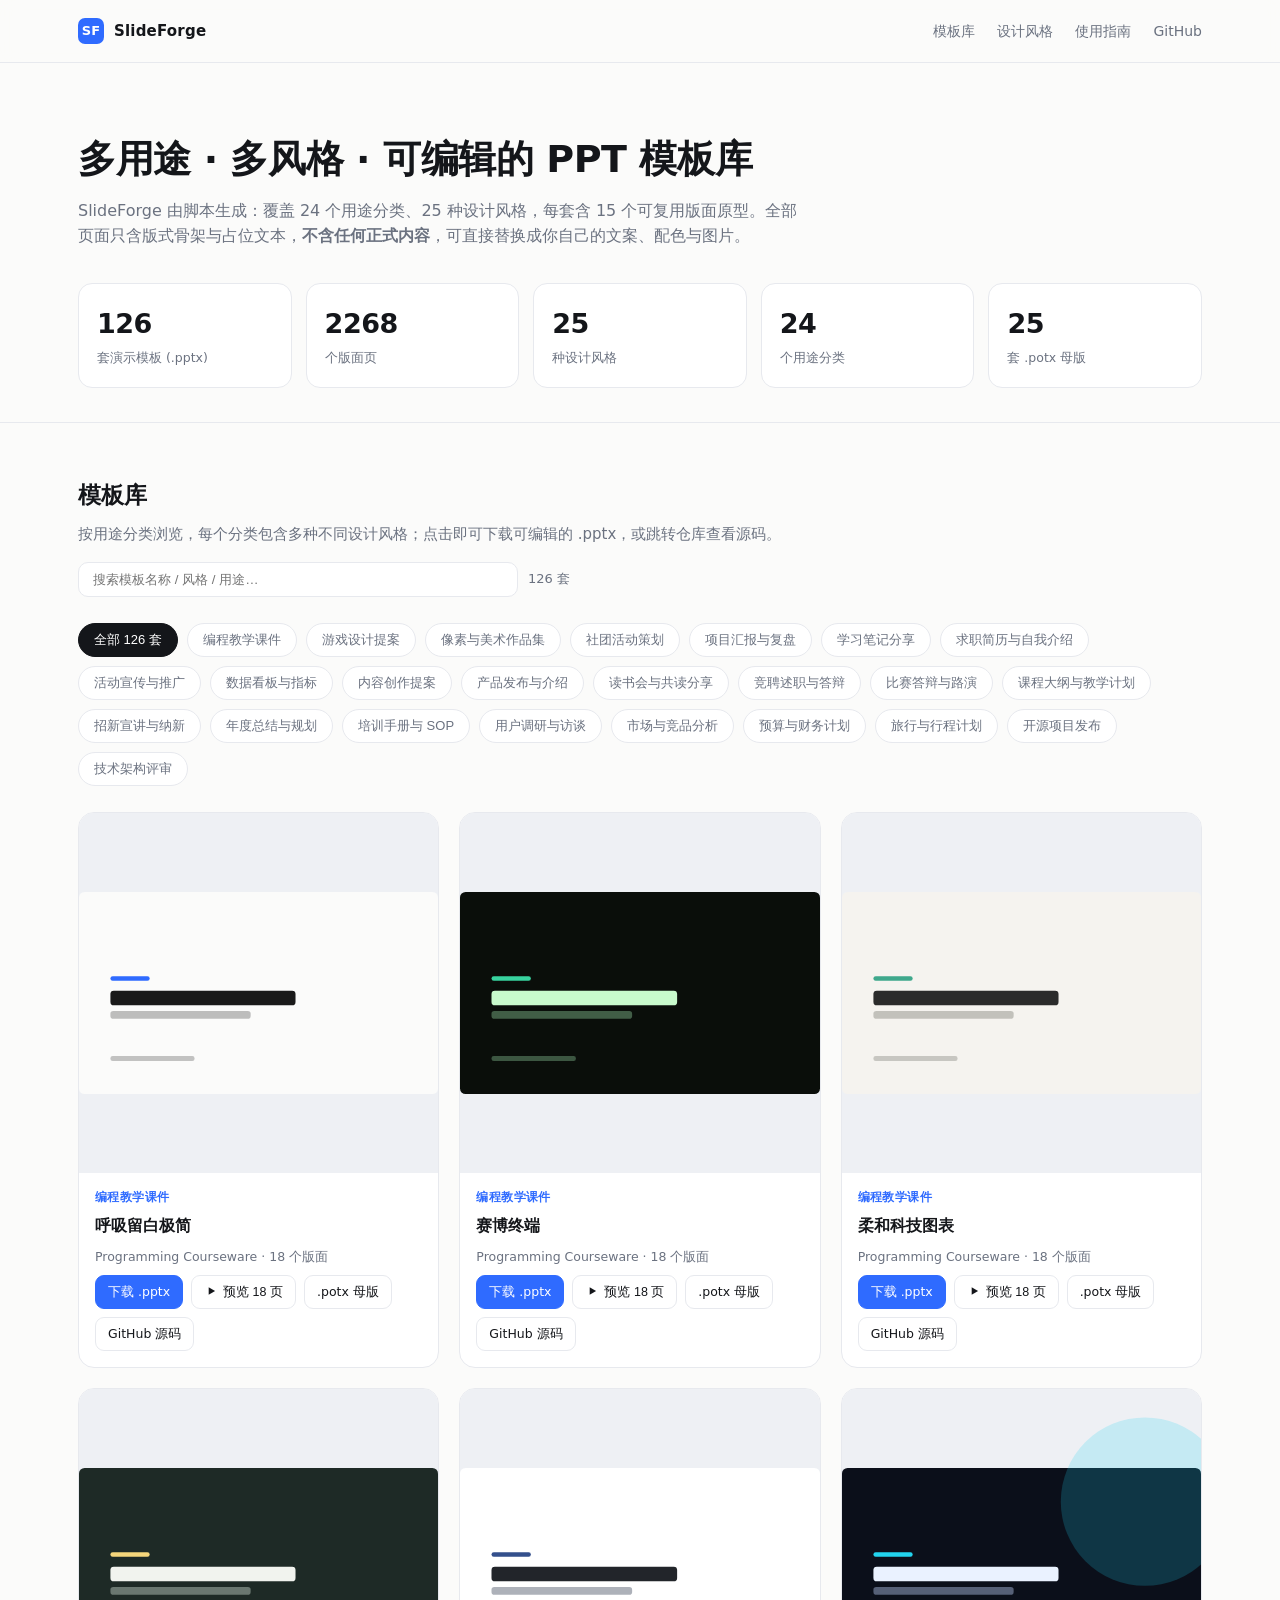
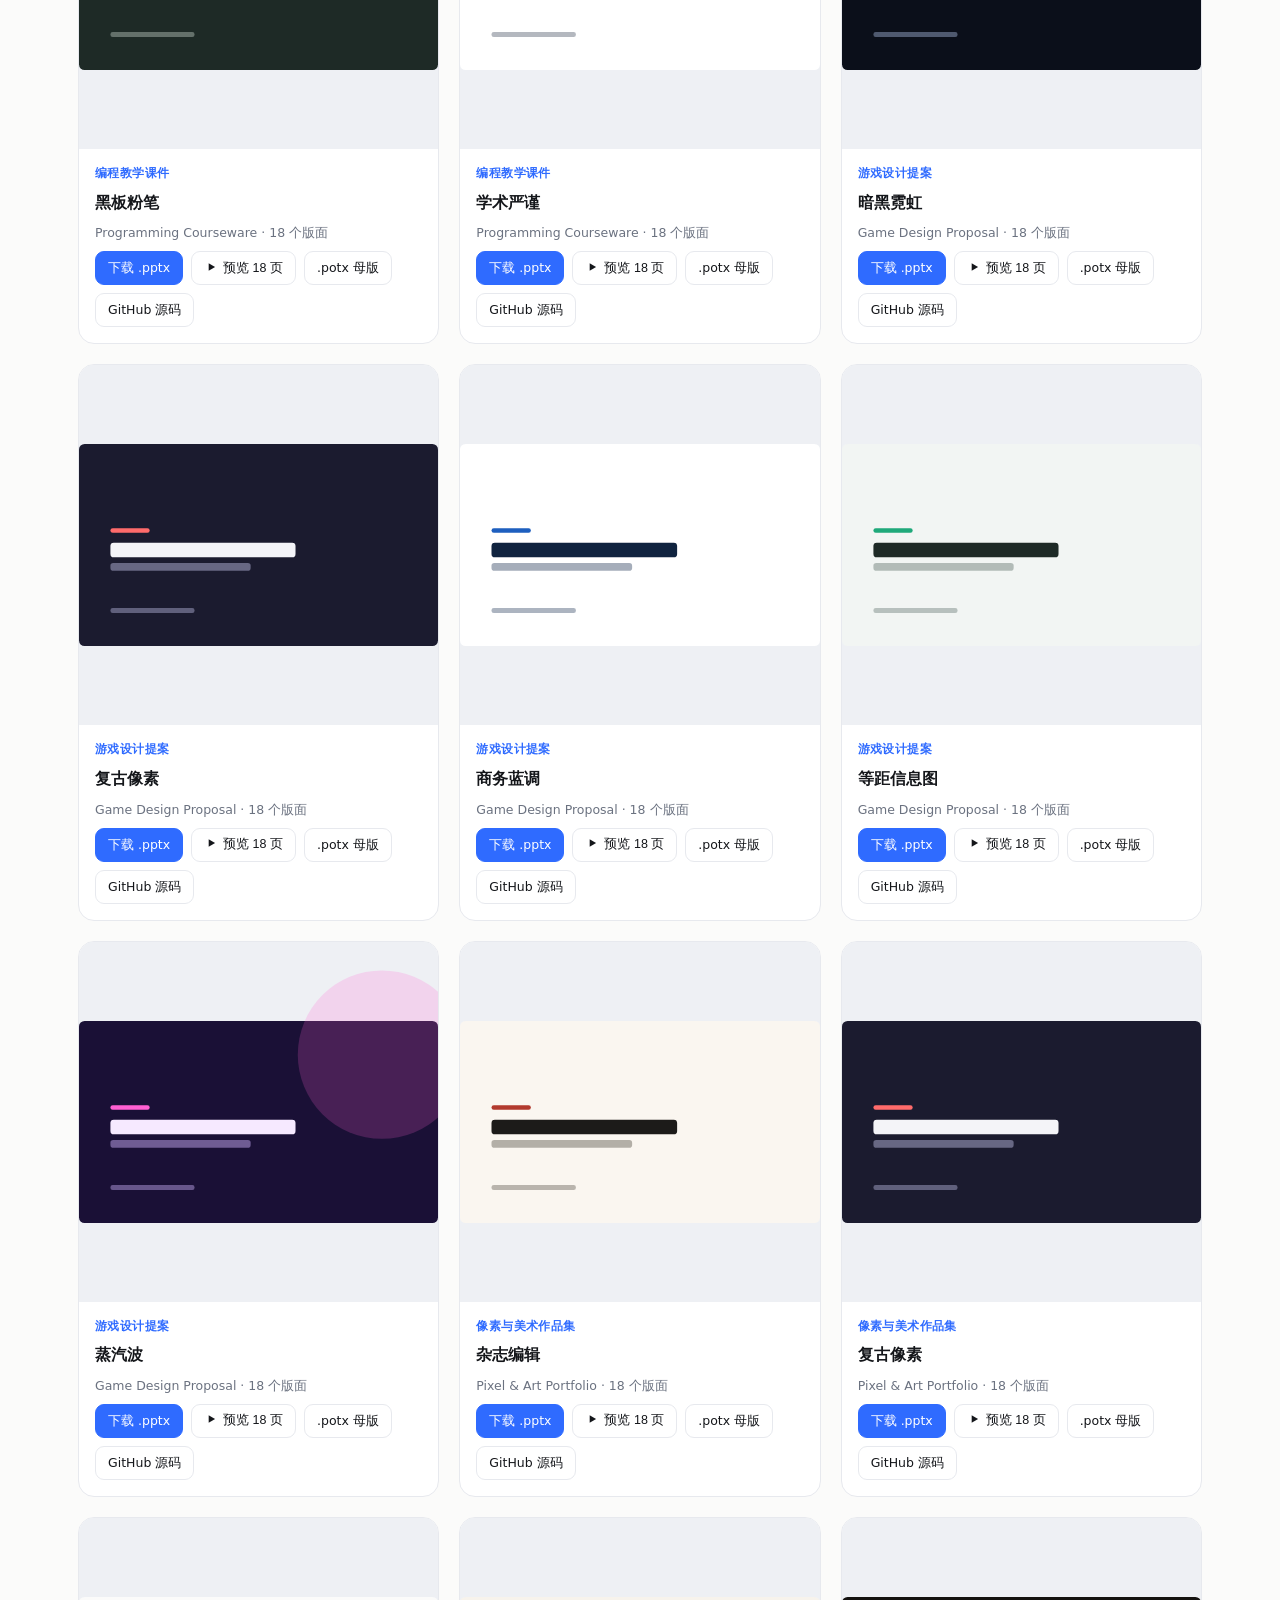
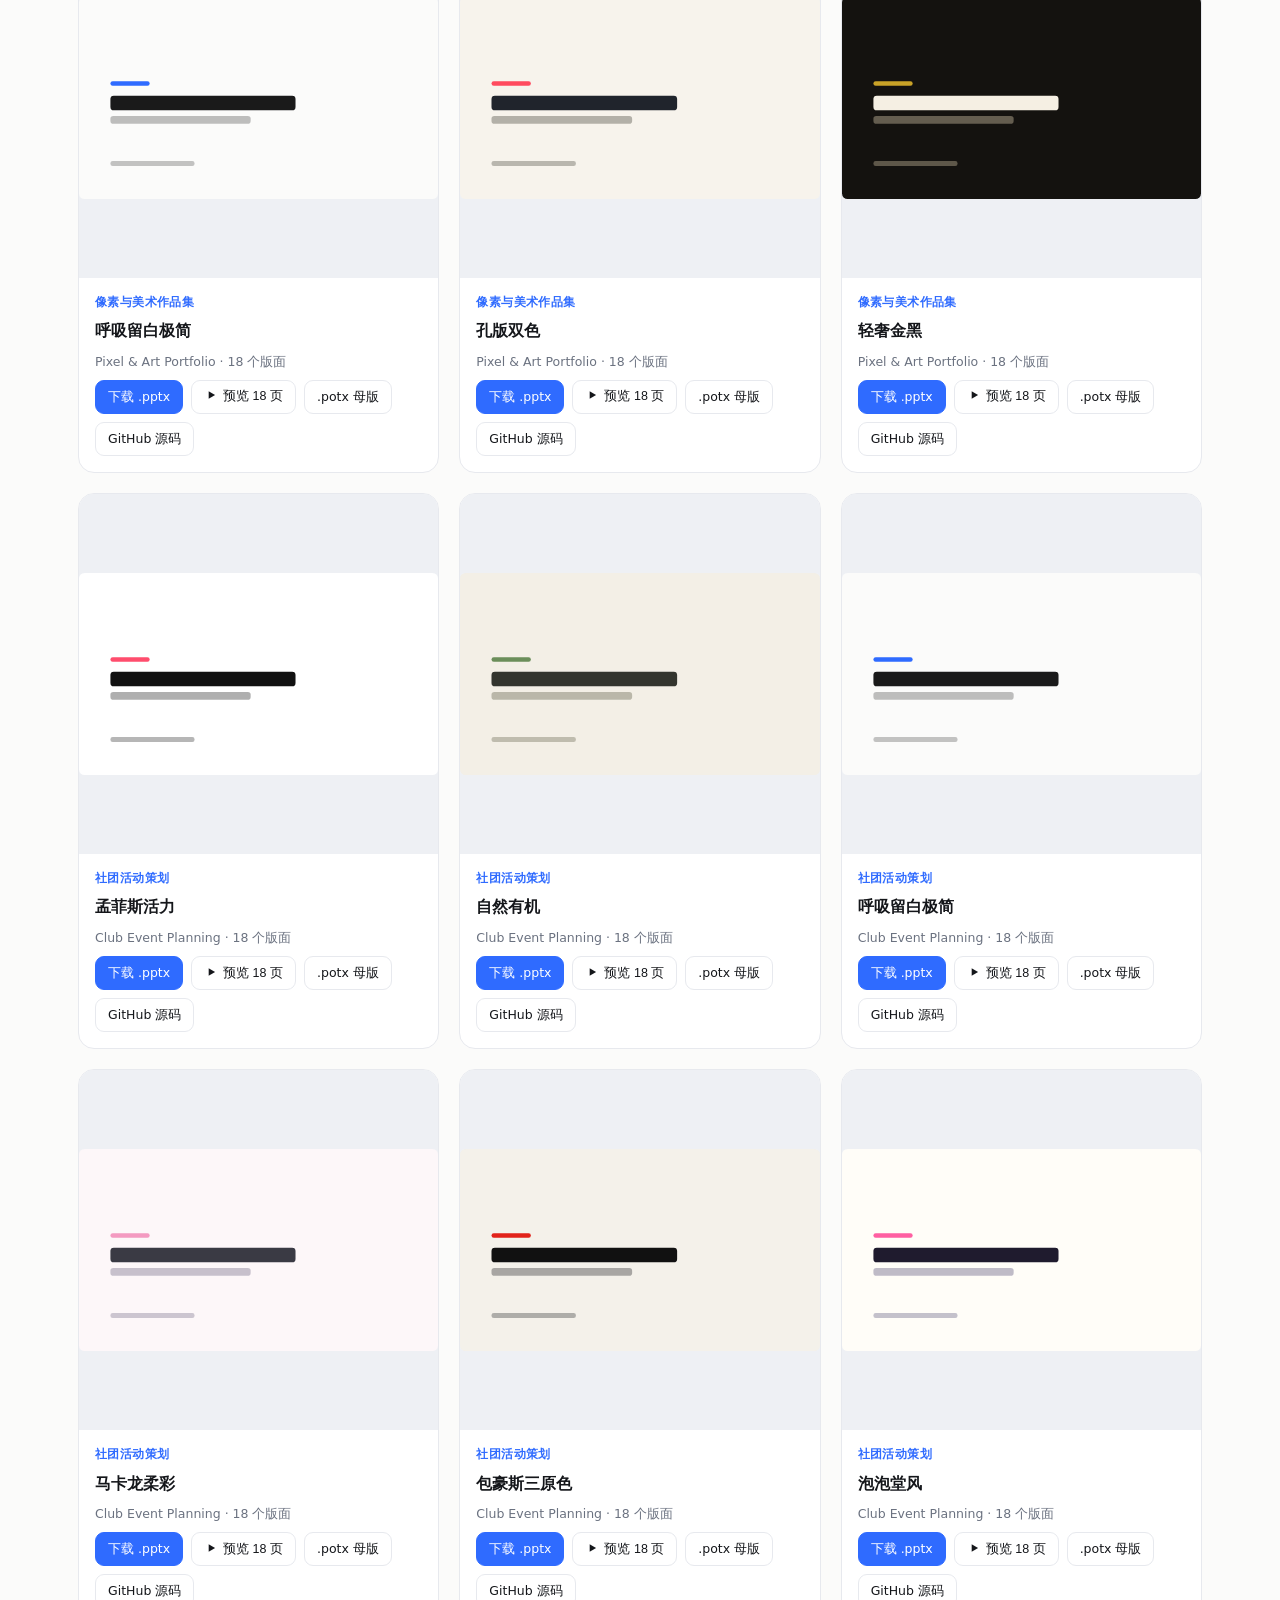
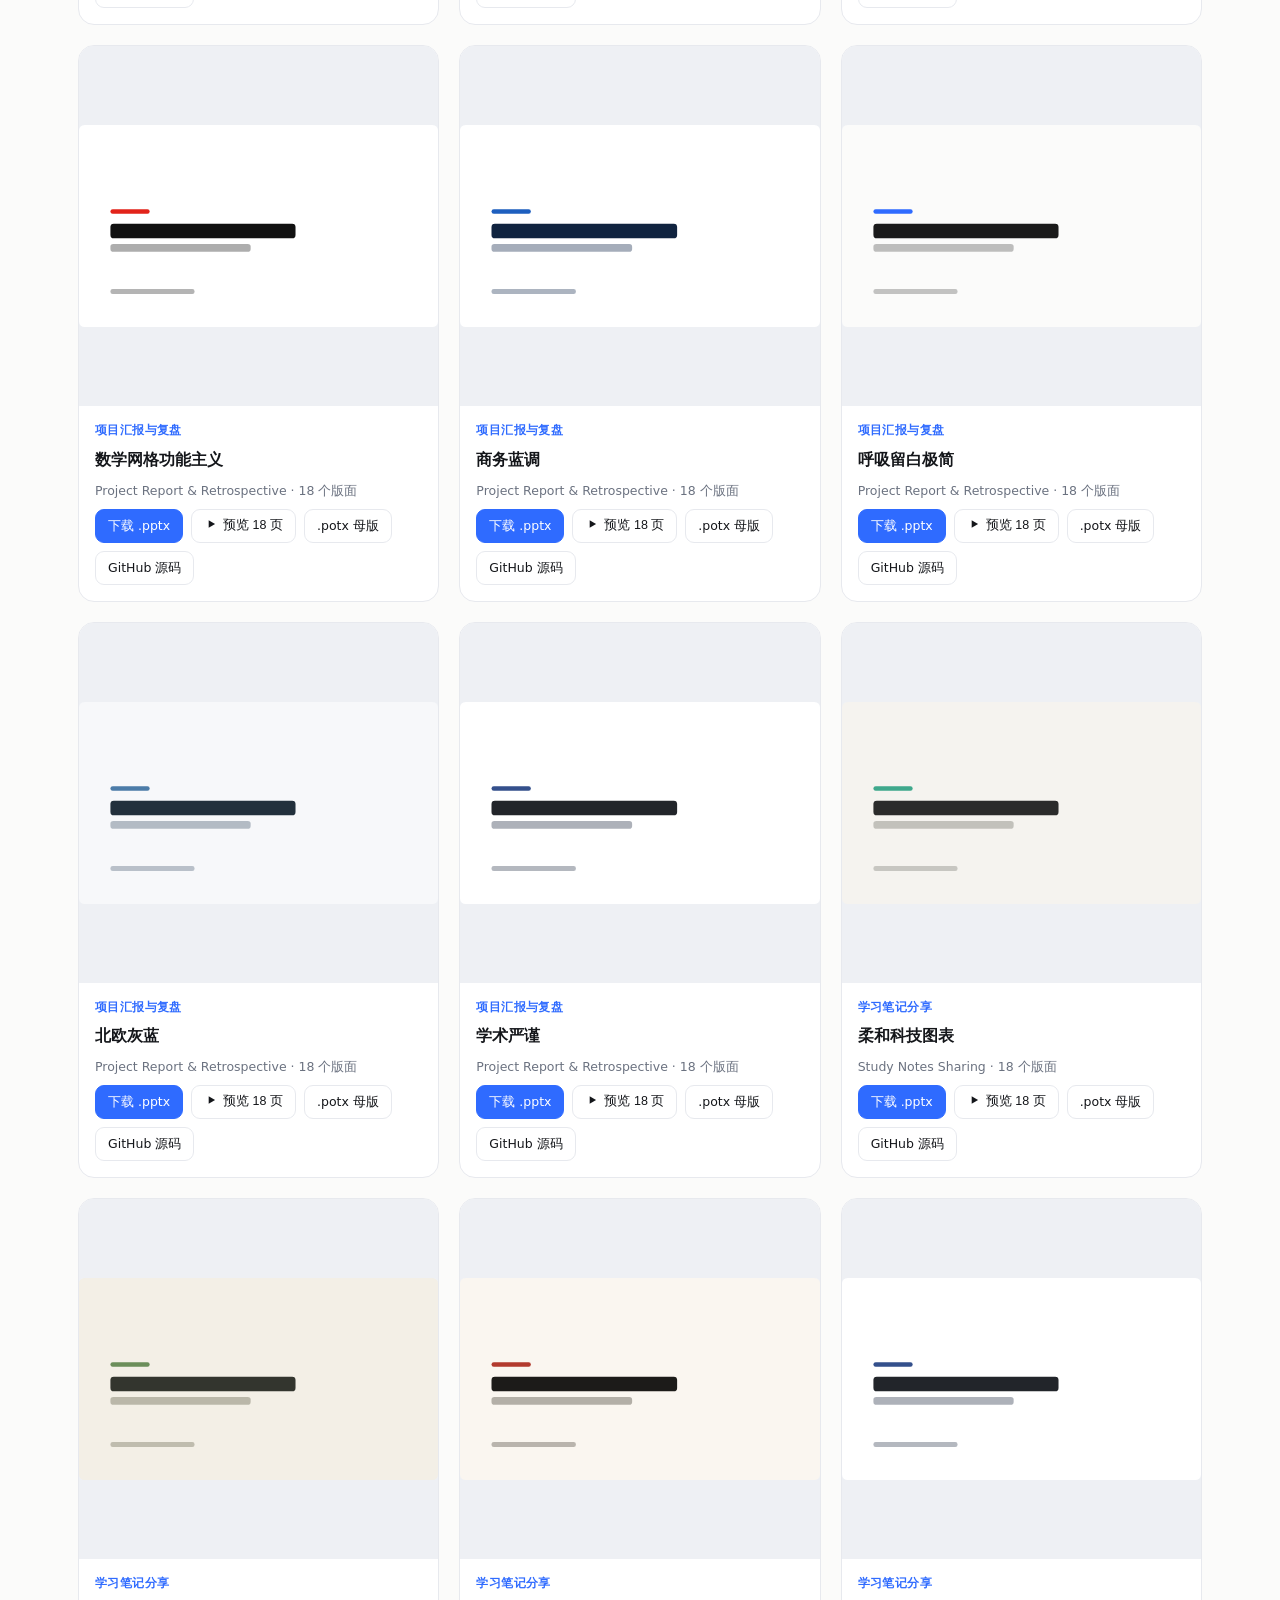
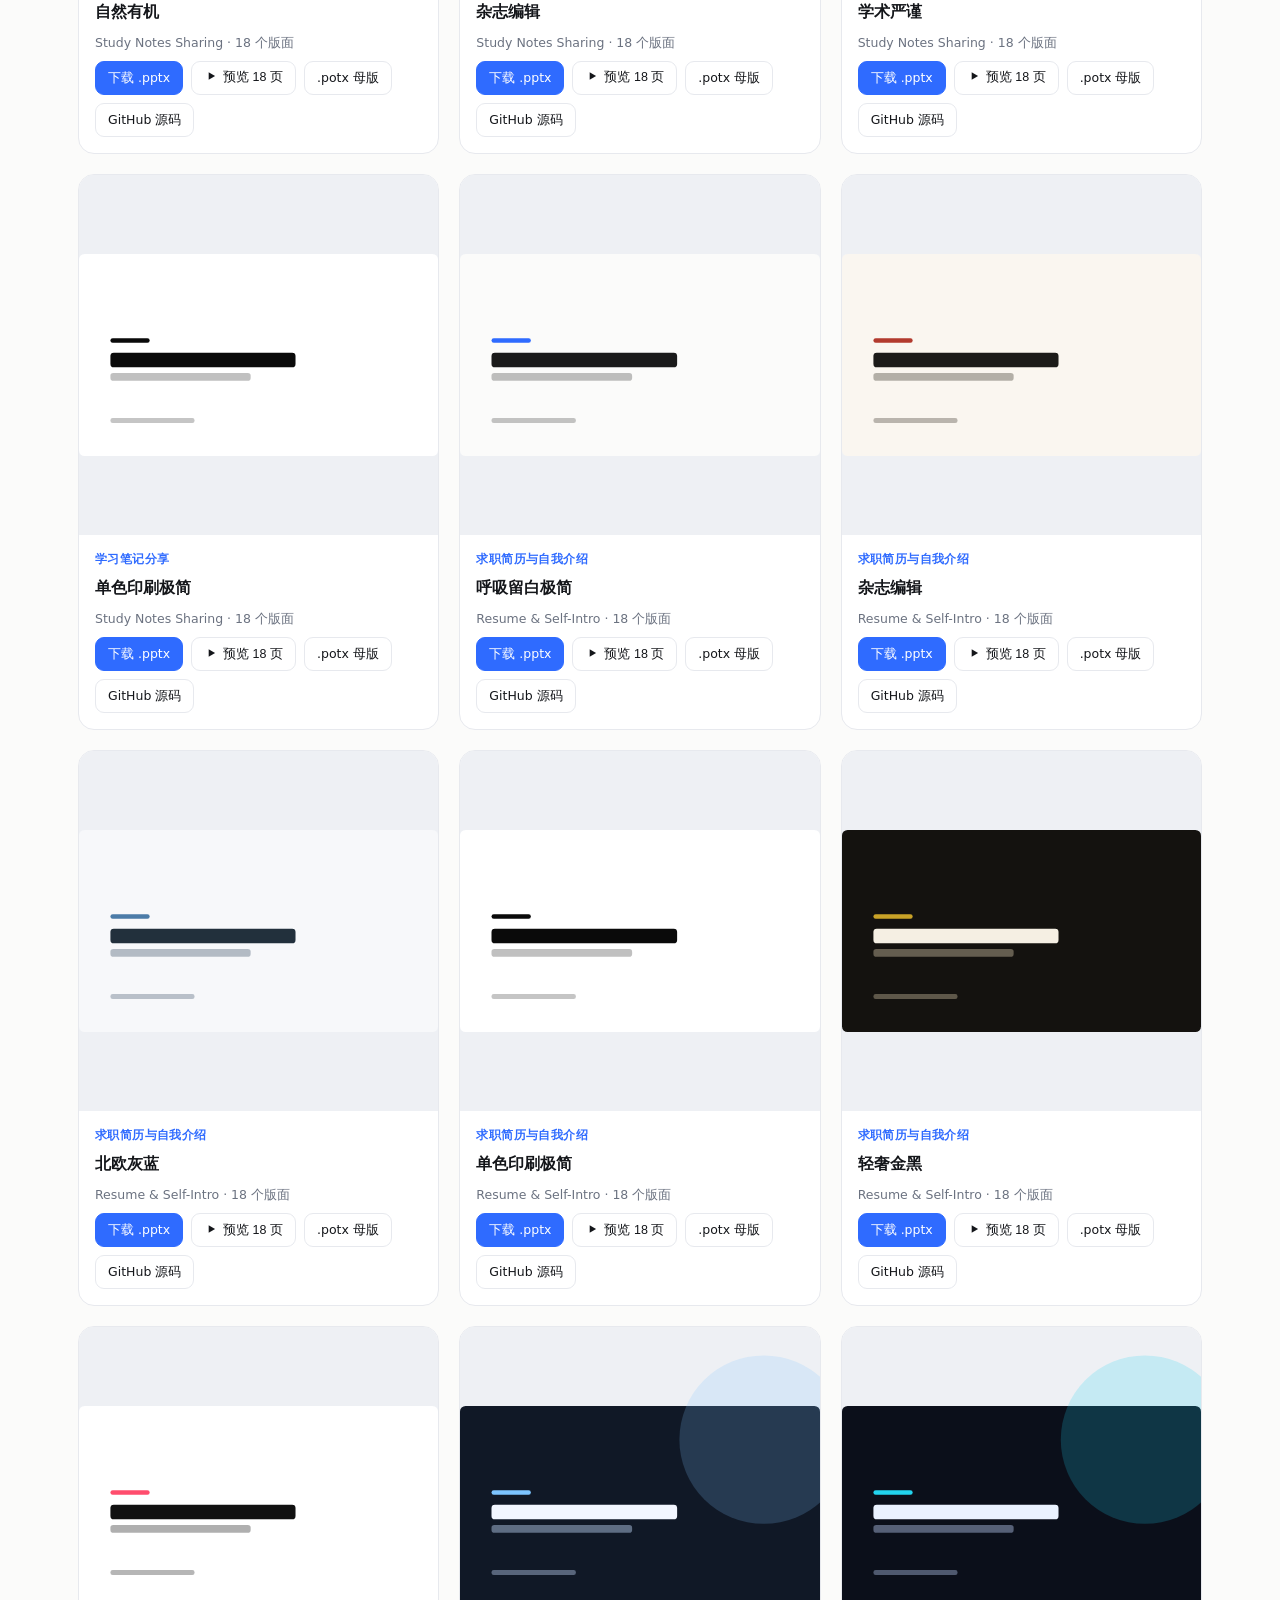
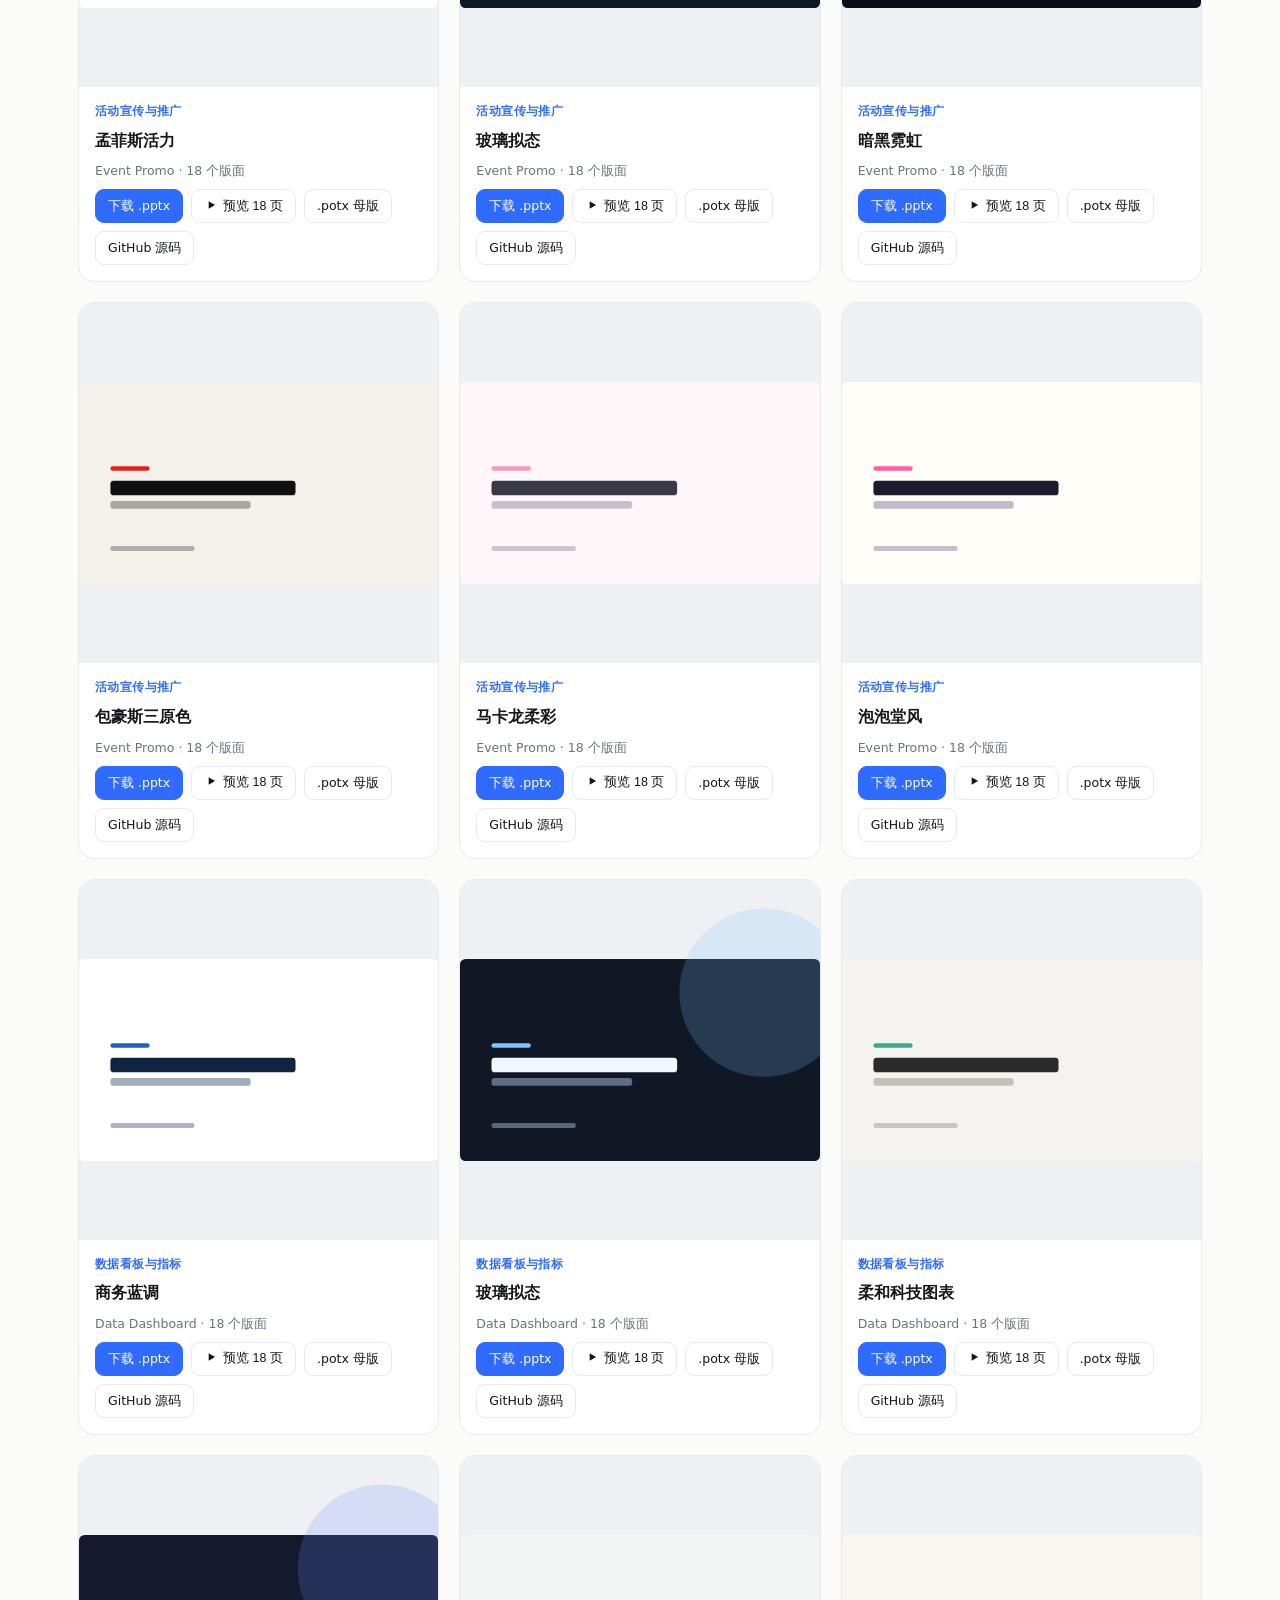
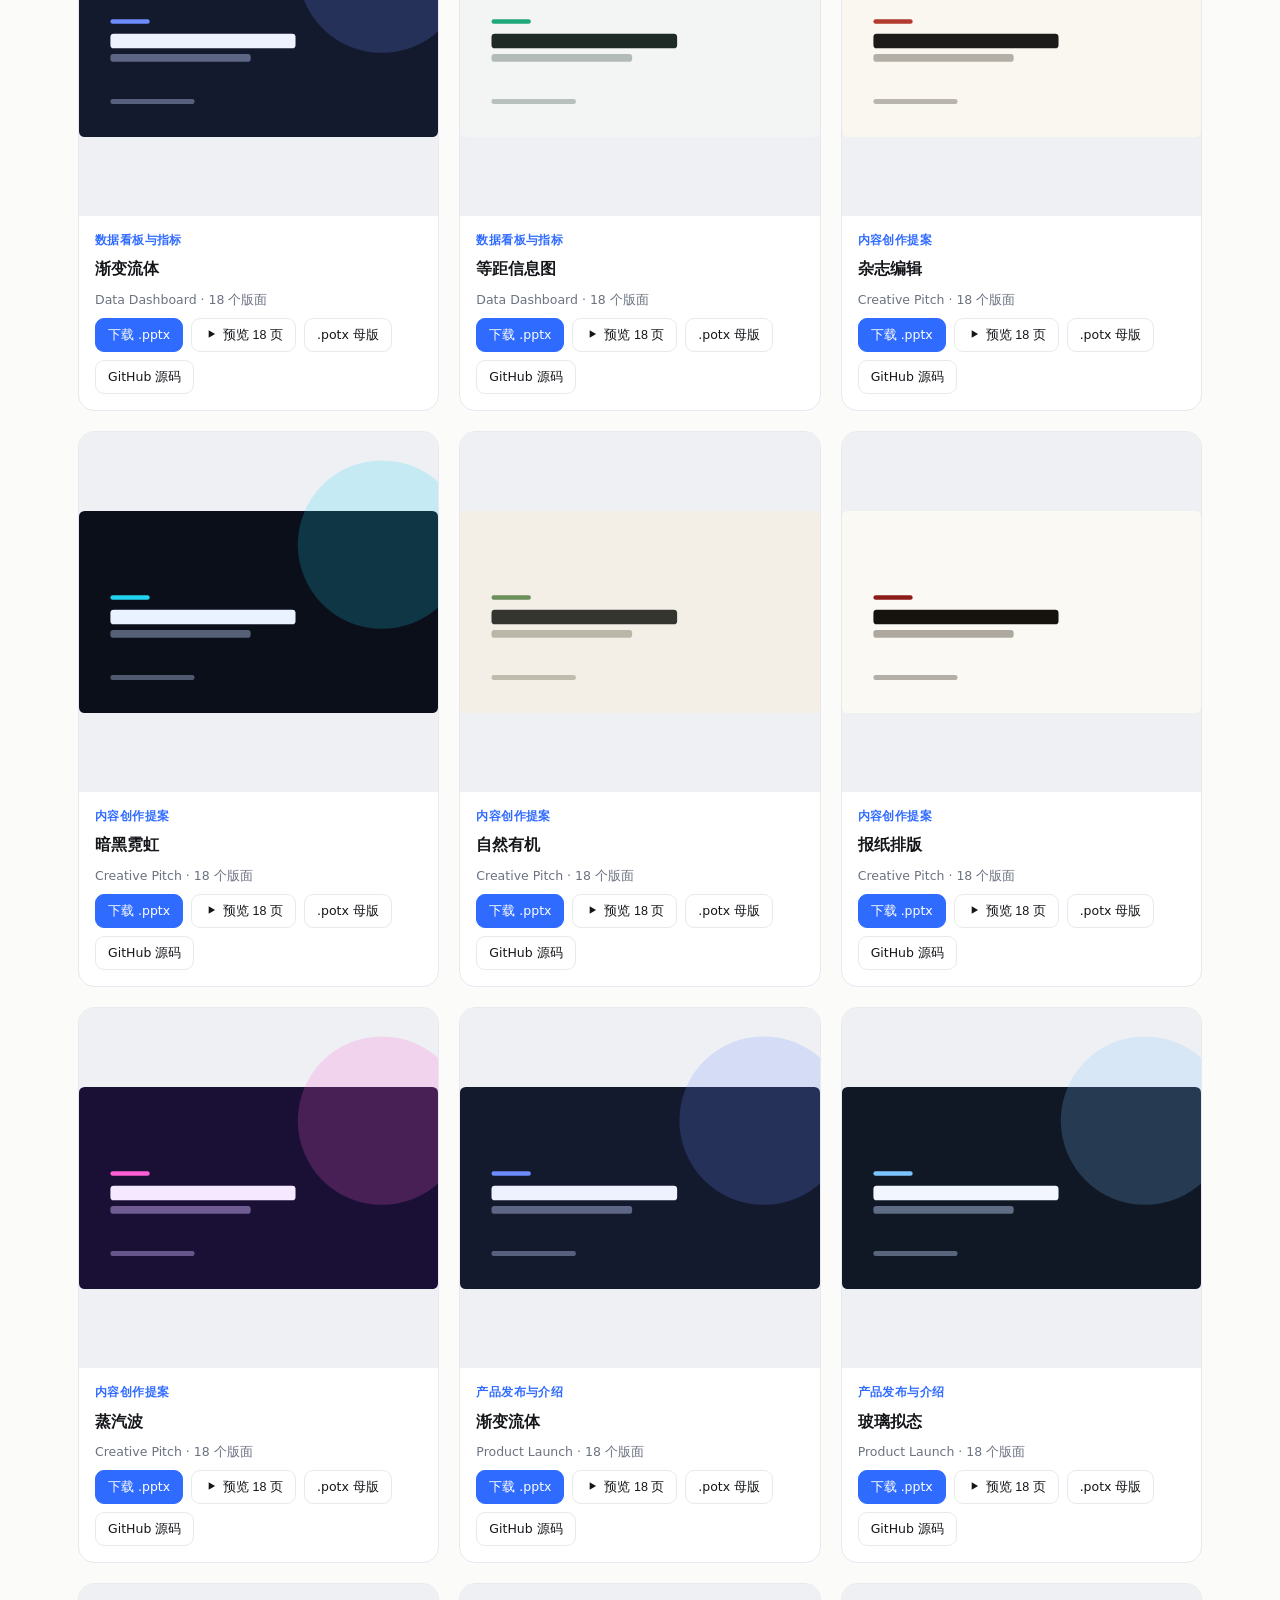
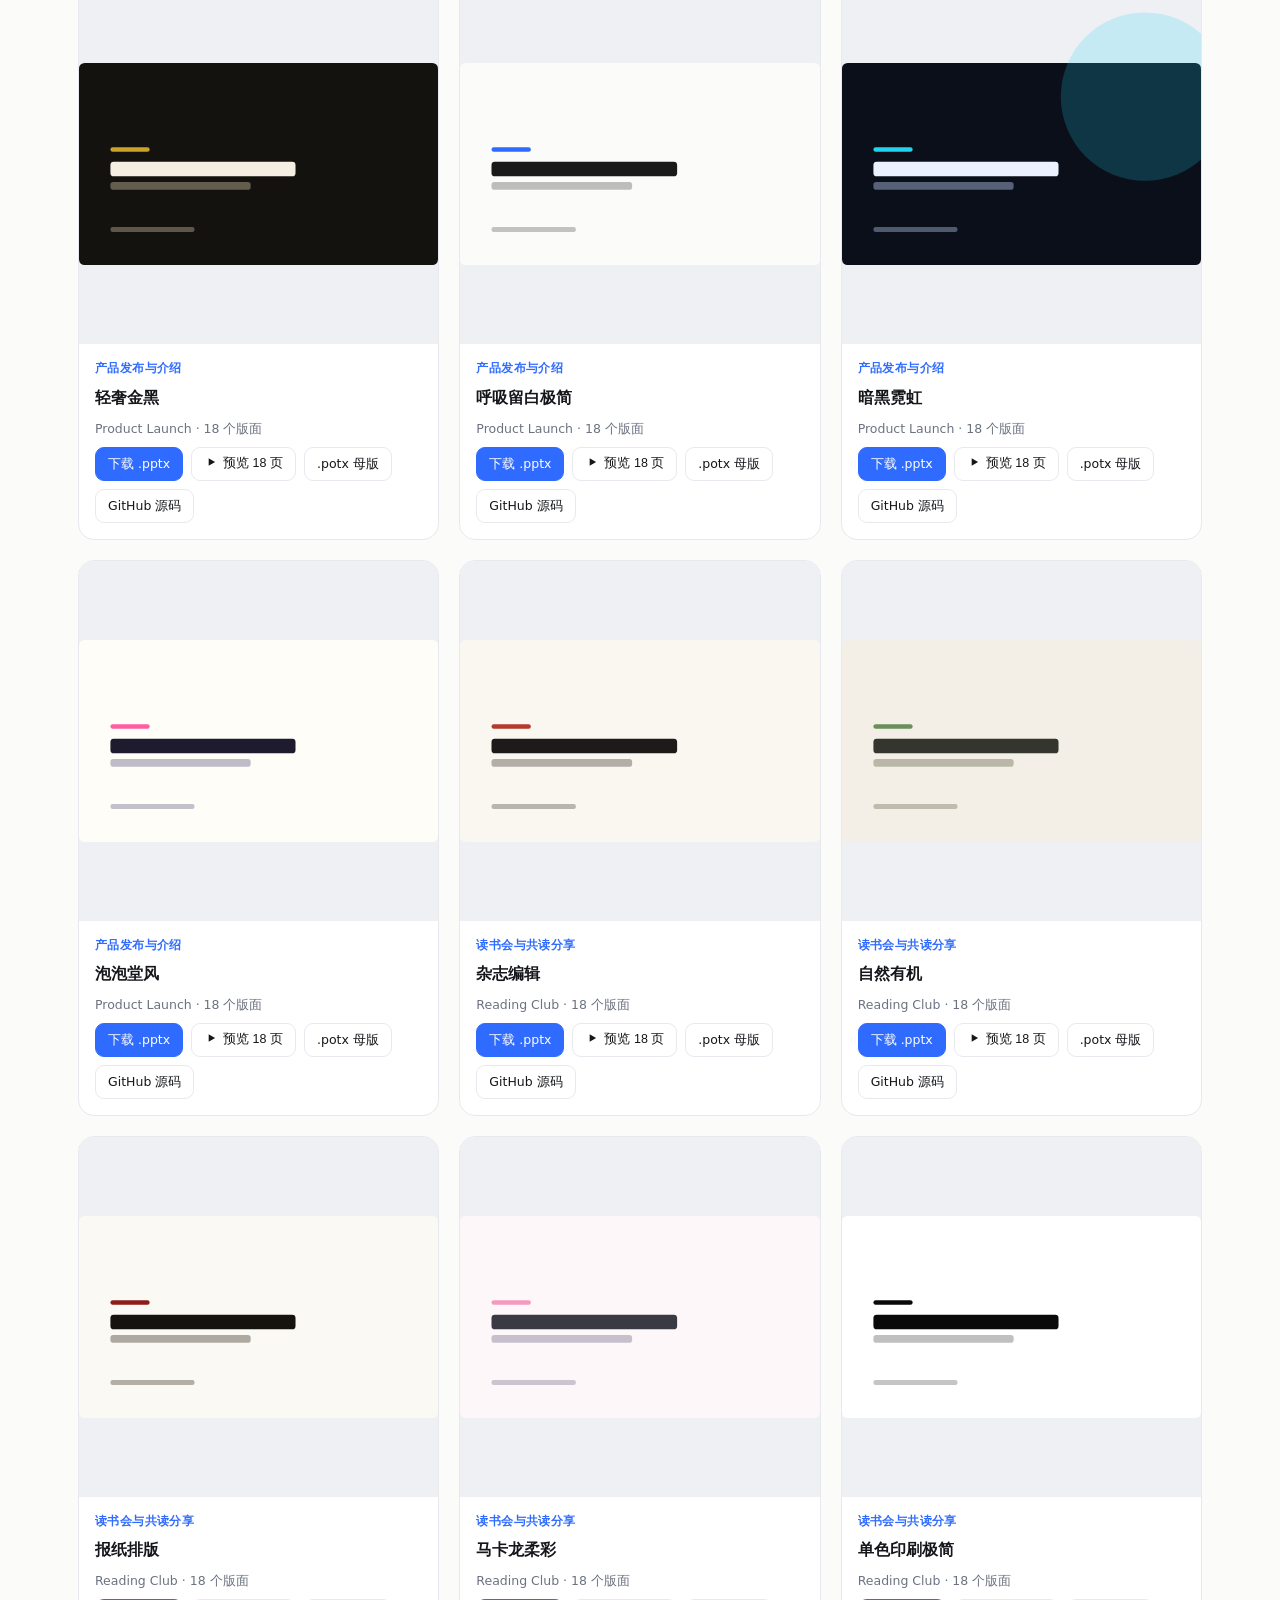
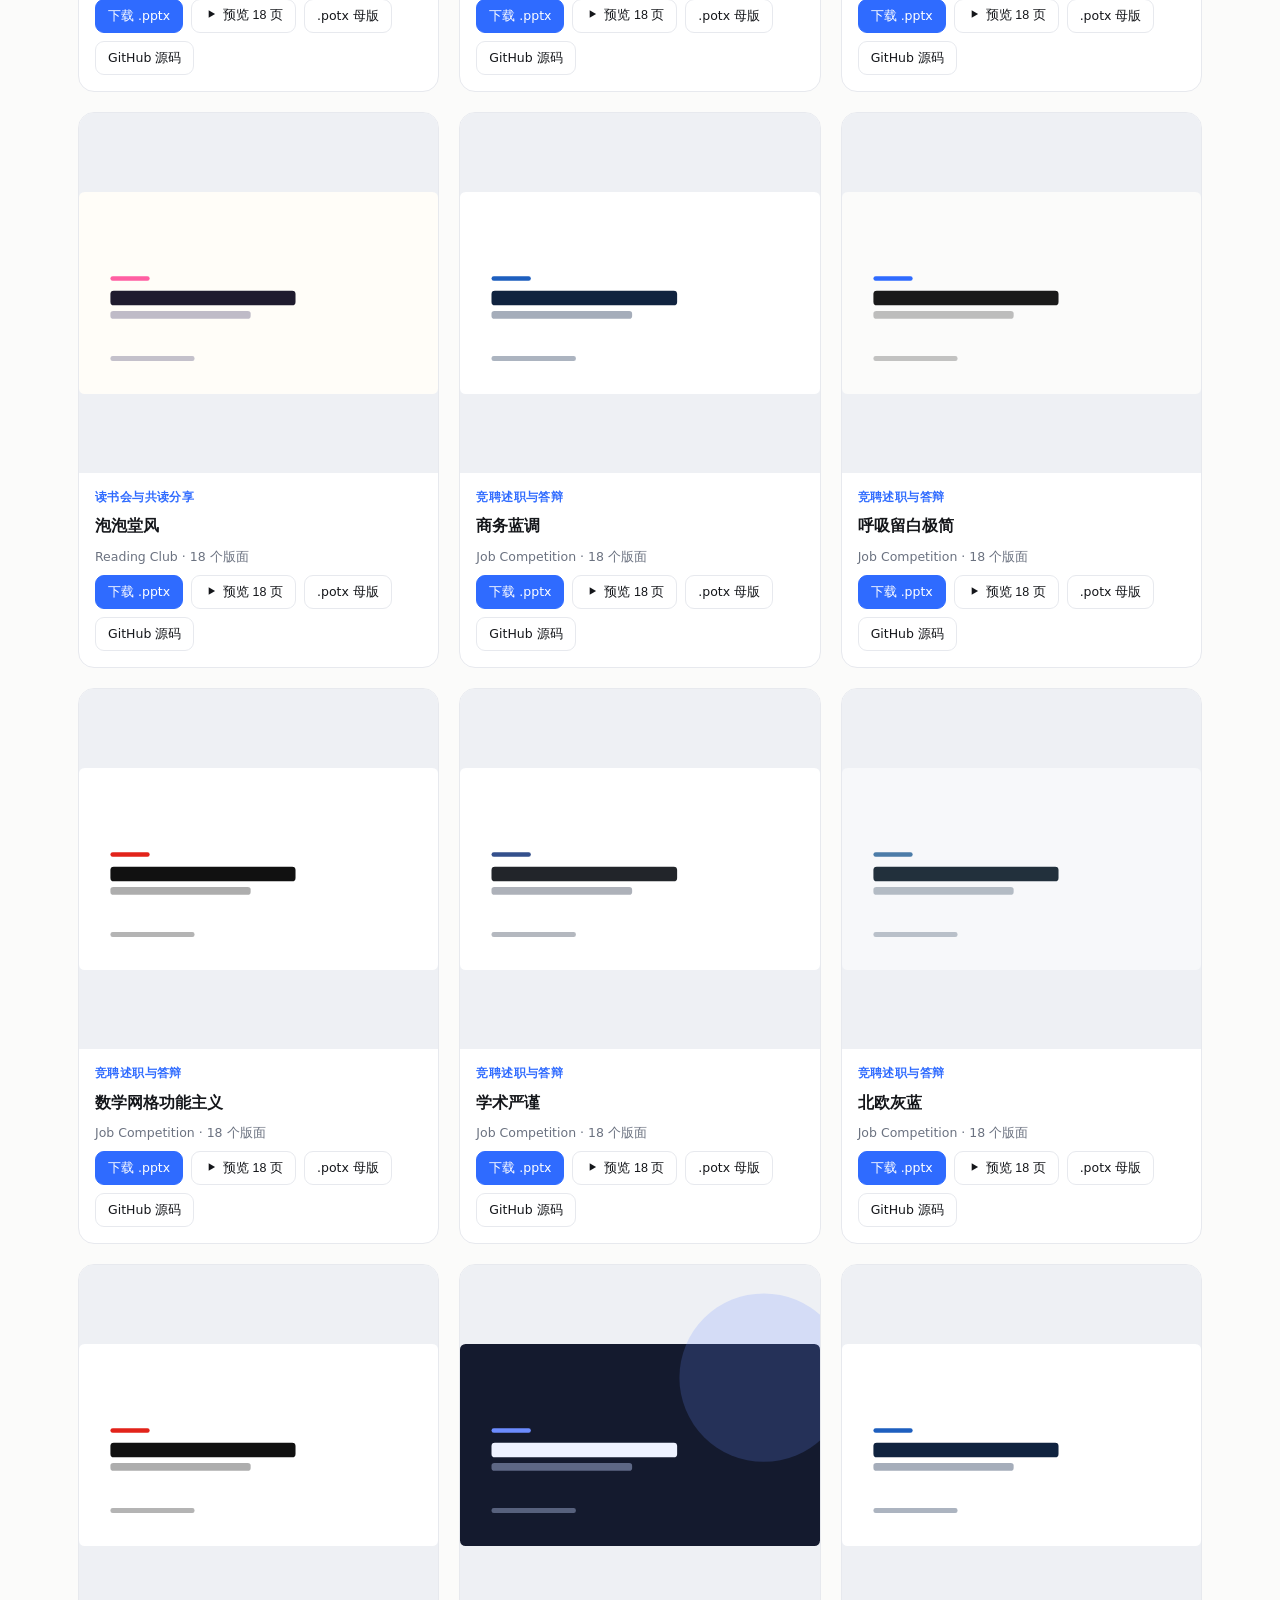
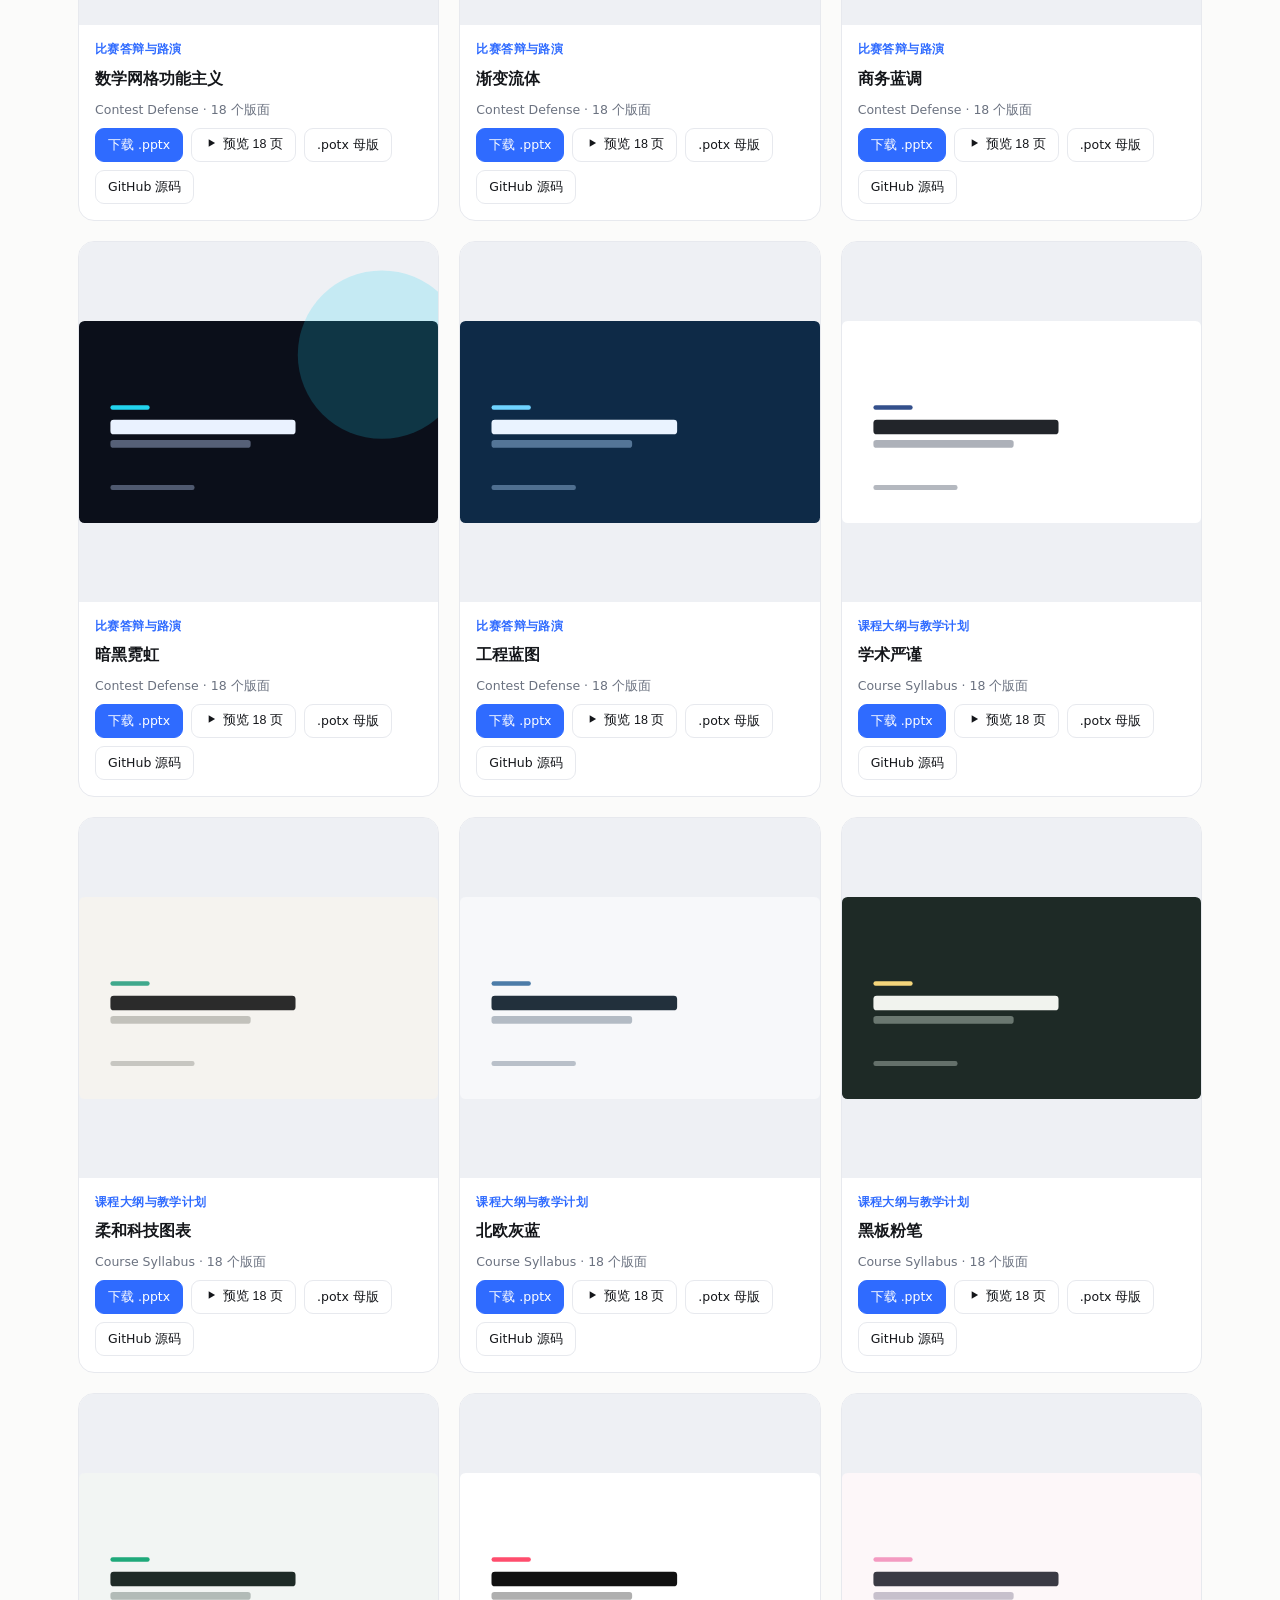
==== commit 1035b2cd: "fix(site): 灯箱预览图 404 与元数据 undefined——预览图改按风格 key 命名（data-style）、元数据从卡片 DOM 取值并删除残留的 data-slides 反解覆盖" ====
--- a/index.html
+++ b/index.html
@@ -5,6 +5,20 @@
 <meta name="viewport" content="width=device-width,initial-scale=1">
 <title>SlideForge · 多用途可编辑 PPT 模板库</title>
 <meta name="description" content="SlideForge —— 126 套多用途、多风格、可编辑且不含正式内容的 PPT 模板库，MIT 协议。">
+<link rel="canonical" href="https://fanquanpp.github.io/slide-forge/">
+<meta name="theme-color" content="#2f6bff">
+<meta name="color-scheme" content="light dark">
+<meta property="og:site_name" content="SlideForge">
+<meta property="og:type" content="website">
+<meta property="og:title" content="SlideForge · 多用途可编辑 PPT 模板库">
+<meta property="og:description" content="126 套多用途、多风格、可编辑且不含正式内容的 PPT 模板库（MIT）。">
+<meta property="og:url" content="https://fanquanpp.github.io/slide-forge/">
+<meta property="og:image" content="https://fanquanpp.github.io/slide-forge/assets/previews/slideforge-styles.svg">
+<meta name="twitter:card" content="summary_large_image">
+<link rel="icon" href="data:image/svg+xml,%3Csvg xmlns='http://www.w3.org/2000/svg' viewBox='0 0 32 32'%3E%3Crect width='32' height='32' rx='8' fill='%232f6bff'/%3E%3Ctext x='16' y='21' font-family='Segoe UI,sans-serif' font-size='13' font-weight='700' fill='white' text-anchor='middle'%3ESF%3C/text%3E%3C/svg%3E">
+<script type="application/ld+json">
+{"@context":"https://schema.org","@type":"SoftwareSourceCode","name":"SlideForge","description":"多用途、多风格、可编辑且不含正式内容的 PPT 模板库","url":"https://fanquanpp.github.io/slide-forge/","codeRepository":"https://github.com/fanquanpp/slide-forge","license":"https://opensource.org/licenses/MIT","programmingLanguage":"Python","keywords":"pptx, powerpoint, templates, python-pptx, design","author":{"@type":"Organization","name":"SlideForge Contributors"}}
+</script>
 <style>
 *{box-sizing:border-box;margin:0;padding:0}
 :root{--ink:#14161a;--ink2:#6b7280;--line:#e7e9ee;--bg:#fbfbfa;--accent:#2f6bff;--card:#fff}
@@ -61,13 +75,56 @@
 .tag{display:inline-block;border:1px solid var(--line);border-radius:999px;padding:3px 10px;font-size:11.5px;color:var(--ink2);margin:0 6px 6px 0}
 @media(max-width:900px){.metrics{grid-template-columns:repeat(2,1fr)}.grid{grid-template-columns:1fr 1fr}.themegrid{grid-template-columns:1fr 1fr}.usegrid{grid-template-columns:1fr}.hero h1{font-size:30px}}
 @media(max-width:600px){.grid,.themegrid{grid-template-columns:1fr}}
+@media(prefers-color-scheme:dark){
+:root{--ink:#e8ecf3;--ink2:#9aa7cc;--line:#2a3556;--bg:#10141d;--card:#171d2a;--accent:#7cc4ff;color-scheme:dark}
+body{background:var(--bg);color:var(--ink)}
+header.top{background:rgba(16,20,29,.88);border-bottom-color:var(--line)}
+.card,.tcard,.metric,.ubox,.btn,.searchbar input[type=search]{background:var(--card);color:var(--ink)}
+.chip{background:var(--card);color:var(--ink2)}
+.chip.on{background:var(--accent);color:#0b1220;border-color:var(--accent)}
+pre{background:#0b0f17;color:#dbe6f5}
+}
+.skip-link{position:absolute;left:-9999px;top:0;background:var(--accent);color:#fff;padding:8px 14px;border-radius:0 0 8px 0;z-index:99}
+.skip-link:focus{left:0}
+:focus-visible{outline:2px solid var(--accent);outline-offset:2px;border-radius:4px}
+.searchbar{display:flex;gap:10px;align-items:center;margin:16px 0 2px;flex-wrap:wrap}
+.searchbar input[type=search]{flex:1 1 260px;max-width:440px;border:1px solid var(--line);border-radius:10px;padding:9px 14px;font:14px/1.4 inherit;background:#fff;color:inherit}
+.searchbar input[type=search]:focus{border-color:var(--accent);outline:none}
+.count{color:var(--ink2);font-size:13px}
+.empty-state{display:none;background:var(--card);border:1px dashed var(--line);border-radius:12px;padding:26px;text-align:center;color:var(--ink2);margin-top:14px}
+@media(prefers-reduced-motion:reduce){*{transition:none!important;animation:none!important;scroll-behavior:auto!important}}
+.pv-btn{position:absolute;inset:0;width:100%;height:100%;border:0;background:transparent;cursor:zoom-in;opacity:0}
+.card{position:relative}
+.card:hover .pv-btn,.card:focus-within .pv-btn{opacity:1}
+.pv-chip{position:absolute;left:10px;bottom:10px;background:rgba(20,22,26,.82);color:#fff;border-radius:999px;padding:5px 12px;font-size:12px;display:flex;gap:6px;align-items:center;pointer-events:none}
+.pv-btn:focus-visible{opacity:1;outline:2px solid var(--accent)}
+dialog.lightbox{border:0;border-radius:16px;padding:0;max-width:min(1100px,94vw);width:94vw;background:var(--card);color:var(--ink)}
+dialog.lightbox::backdrop{background:rgba(8,10,16,.66);backdrop-filter:blur(3px)}
+.lb-head{display:flex;align-items:center;justify-content:space-between;gap:12px;padding:14px 18px;border-bottom:1px solid var(--line)}
+.lb-head b{font-size:15px}
+.lb-head .x{border:1px solid var(--line);background:transparent;color:inherit;border-radius:8px;padding:6px 10px;cursor:pointer;font-size:13px}
+.lb-body{display:flex;gap:14px;padding:16px 18px;flex-wrap:wrap}
+.lb-main{flex:2 1 520px;min-width:300px}
+.lb-main img,.lb-main svg{width:100%;height:auto;display:block;border-radius:12px;border:1px solid var(--line);background:#eef0f4}
+.lb-fallback{display:none;padding:22px;border:1px dashed var(--line);border-radius:12px;color:var(--ink2);font-size:13.5px}
+.lb-thumb{flex:1 1 200px;min-width:180px;display:flex;flex-wrap:wrap;gap:8px;align-content:flex-start}
+.lb-thumb button{border:1px solid var(--line);background:transparent;border-radius:8px;padding:0;cursor:pointer;overflow:hidden;width:calc(50% - 4px)}
+.lb-thumb button[aria-current="true"]{outline:2px solid var(--accent)}
+.lb-thumb img{width:100%;height:auto;display:block}
+.lb-meta{padding:0 18px 18px;color:var(--ink2);font-size:13px;display:flex;gap:14px;flex-wrap:wrap}
+.lb-nav{display:flex;gap:8px;padding:0 18px 18px;flex-wrap:wrap}
+.lb-nav button{border:1px solid var(--line);background:transparent;color:inherit;border-radius:9px;padding:7px 12px;cursor:pointer;font-size:13px}
+@media(max-width:760px){.lb-thumb{flex-basis:100%}.lb-thumb button{width:calc(25% - 6px)}}
+@media print{header.top,.filters,.searchbar,.chip,.btn{display:none!important}.grid{grid-template-columns:1fr 1fr}.card{break-inside:avoid}body{background:#fff;color:#000}a{color:#000;text-decoration:none}}
 </style>
 </head>
 <body>
+<a class="skip-link" href="#library">跳到模板列表</a>
 <header class="top"><div class="wrap">
   <a class="brand" href="#top"><span class="mark">SF</span> SlideForge</a>
-  <nav><a href="#library">模板库</a><a href="#styles">设计风格</a><a href="#usage">使用指南</a><a href="https://github.com/fanquanpp/slide-forge" target="_blank" rel="noopener">GitHub</a></nav>
+  <nav aria-label="站点导航"><a href="#library">模板库</a><a href="#styles">设计风格</a><a href="#usage">使用指南</a><a href="https://github.com/fanquanpp/slide-forge" target="_blank" rel="noopener">GitHub</a></nav>
 </div></header>
+<main id="main">
 <div id="top"></div>
 <div class="hero"><div class="wrap">
   <h1>多用途 · 多风格 · 可编辑的 PPT 模板库</h1>
@@ -80,11 +137,16 @@
     <div class="metric"><b>25</b><span>套 .potx 母版</span></div>
   </div>
 </div></div>
-<section id="library"><div class="wrap">
-  <h2 class="sec">模板库</h2>
+<section id="library" aria-labelledby="lib-h"><div class="wrap">
+  <h2 class="sec" id="lib-h">模板库</h2>
   <p class="sub">按用途分类浏览，每个分类包含多种不同设计风格；点击即可下载可编辑的 .pptx，或跳转仓库查看源码。</p>
-  <div class="filters"><button class="chip on" data-cat="all">全部 126 套</button><button class="chip" data-cat="01-teaching">编程教学课件</button><button class="chip" data-cat="02-game-gdd">游戏设计提案</button><button class="chip" data-cat="03-portfolio">像素与美术作品集</button><button class="chip" data-cat="04-club-event">社团活动策划</button><button class="chip" data-cat="05-project-report">项目汇报与复盘</button><button class="chip" data-cat="06-study-notes">学习笔记分享</button><button class="chip" data-cat="07-resume">求职简历与自我介绍</button><button class="chip" data-cat="08-promo">活动宣传与推广</button><button class="chip" data-cat="09-dashboard">数据看板与指标</button><button class="chip" data-cat="10-creative-pitch">内容创作提案</button><button class="chip" data-cat="11-product-launch">产品发布与介绍</button><button class="chip" data-cat="12-reading-club">读书会与共读分享</button><button class="chip" data-cat="13-job-competition">竞聘述职与答辩</button><button class="chip" data-cat="14-contest-defense">比赛答辩与路演</button><button class="chip" data-cat="15-course-syllabus">课程大纲与教学计划</button><button class="chip" data-cat="16-recruitment">招新宣讲与纳新</button><button class="chip" data-cat="17-annual-review">年度总结与规划</button><button class="chip" data-cat="18-training-manual">培训手册与 SOP</button><button class="chip" data-cat="19-user-research">用户调研与访谈</button><button class="chip" data-cat="20-market-analysis">市场与竞品分析</button><button class="chip" data-cat="21-budget-plan">预算与财务计划</button><button class="chip" data-cat="22-travel-plan">旅行与行程计划</button><button class="chip" data-cat="23-open-source-release">开源项目发布</button><button class="chip" data-cat="24-tech-review">技术架构评审</button></div>
-  <div class="grid"><article class="card" data-cat="01-teaching"><img loading="lazy" src="assets/previews/build-cover.svg" alt="编程教学课件 · 呼吸留白极简 预览"><div class="body"><div class="cat">编程教学课件</div><div class="name">呼吸留白极简</div><div class="meta">Programming Courseware · 18 个版面</div><div class="links"><a class="btn primary" href="templates/01-teaching-programming-courseware/01__build.pptx" download>下载 .pptx</a><a class="btn" href="templates/_potx/slideforge-build.potx" download>.potx 母版</a><a class="btn" href="https://github.com/fanquanpp/slide-forge/blob/main/templates/01-teaching-programming-courseware/01__build.pptx" target="_blank" rel="noopener">GitHub 源码</a></div></div></article><article class="card" data-cat="01-teaching"><img loading="lazy" src="assets/previews/terminal-cover.svg" alt="编程教学课件 · 赛博终端 预览"><div class="body"><div class="cat">编程教学课件</div><div class="name">赛博终端</div><div class="meta">Programming Courseware · 18 个版面</div><div class="links"><a class="btn primary" href="templates/01-teaching-programming-courseware/01__terminal.pptx" download>下载 .pptx</a><a class="btn" href="templates/_potx/slideforge-terminal.potx" download>.potx 母版</a><a class="btn" href="https://github.com/fanquanpp/slide-forge/blob/main/templates/01-teaching-programming-courseware/01__terminal.pptx" target="_blank" rel="noopener">GitHub 源码</a></div></div></article><article class="card" data-cat="01-teaching"><img loading="lazy" src="assets/previews/takram-cover.svg" alt="编程教学课件 · 柔和科技图表 预览"><div class="body"><div class="cat">编程教学课件</div><div class="name">柔和科技图表</div><div class="meta">Programming Courseware · 18 个版面</div><div class="links"><a class="btn primary" href="templates/01-teaching-programming-courseware/01__takram.pptx" download>下载 .pptx</a><a class="btn" href="templates/_potx/slideforge-takram.potx" download>.potx 母版</a><a class="btn" href="https://github.com/fanquanpp/slide-forge/blob/main/templates/01-teaching-programming-courseware/01__takram.pptx" target="_blank" rel="noopener">GitHub 源码</a></div></div></article><article class="card" data-cat="01-teaching"><img loading="lazy" src="assets/previews/chalk-cover.svg" alt="编程教学课件 · 黑板粉笔 预览"><div class="body"><div class="cat">编程教学课件</div><div class="name">黑板粉笔</div><div class="meta">Programming Courseware · 18 个版面</div><div class="links"><a class="btn primary" href="templates/01-teaching-programming-courseware/01__chalk.pptx" download>下载 .pptx</a><a class="btn" href="templates/_potx/slideforge-chalk.potx" download>.potx 母版</a><a class="btn" href="https://github.com/fanquanpp/slide-forge/blob/main/templates/01-teaching-programming-courseware/01__chalk.pptx" target="_blank" rel="noopener">GitHub 源码</a></div></div></article><article class="card" data-cat="01-teaching"><img loading="lazy" src="assets/previews/academic-cover.svg" alt="编程教学课件 · 学术严谨 预览"><div class="body"><div class="cat">编程教学课件</div><div class="name">学术严谨</div><div class="meta">Programming Courseware · 18 个版面</div><div class="links"><a class="btn primary" href="templates/01-teaching-programming-courseware/01__academic.pptx" download>下载 .pptx</a><a class="btn" href="templates/_potx/slideforge-academic.potx" download>.potx 母版</a><a class="btn" href="https://github.com/fanquanpp/slide-forge/blob/main/templates/01-teaching-programming-courseware/01__academic.pptx" target="_blank" rel="noopener">GitHub 源码</a></div></div></article><article class="card" data-cat="02-game-gdd"><img loading="lazy" src="assets/previews/darkneon-cover.svg" alt="游戏设计提案 · 暗黑霓虹 预览"><div class="body"><div class="cat">游戏设计提案</div><div class="name">暗黑霓虹</div><div class="meta">Game Design Proposal · 18 个版面</div><div class="links"><a class="btn primary" href="templates/02-game-gdd-game-design-proposal/02__darkneon.pptx" download>下载 .pptx</a><a class="btn" href="templates/_potx/slideforge-darkneon.potx" download>.potx 母版</a><a class="btn" href="https://github.com/fanquanpp/slide-forge/blob/main/templates/02-game-gdd-game-design-proposal/02__darkneon.pptx" target="_blank" rel="noopener">GitHub 源码</a></div></div></article><article class="card" data-cat="02-game-gdd"><img loading="lazy" src="assets/previews/retropixel-cover.svg" alt="游戏设计提案 · 复古像素 预览"><div class="body"><div class="cat">游戏设计提案</div><div class="name">复古像素</div><div class="meta">Game Design Proposal · 18 个版面</div><div class="links"><a class="btn primary" href="templates/02-game-gdd-game-design-proposal/02__retropixel.pptx" download>下载 .pptx</a><a class="btn" href="templates/_potx/slideforge-retropixel.potx" download>.potx 母版</a><a class="btn" href="https://github.com/fanquanpp/slide-forge/blob/main/templates/02-game-gdd-game-design-proposal/02__retropixel.pptx" target="_blank" rel="noopener">GitHub 源码</a></div></div></article><article class="card" data-cat="02-game-gdd"><img loading="lazy" src="assets/previews/corporate-cover.svg" alt="游戏设计提案 · 商务蓝调 预览"><div class="body"><div class="cat">游戏设计提案</div><div class="name">商务蓝调</div><div class="meta">Game Design Proposal · 18 个版面</div><div class="links"><a class="btn primary" href="templates/02-game-gdd-game-design-proposal/02__corporate.pptx" download>下载 .pptx</a><a class="btn" href="templates/_potx/slideforge-corporate.potx" download>.potx 母版</a><a class="btn" href="https://github.com/fanquanpp/slide-forge/blob/main/templates/02-game-gdd-game-design-proposal/02__corporate.pptx" target="_blank" rel="noopener">GitHub 源码</a></div></div></article><article class="card" data-cat="02-game-gdd"><img loading="lazy" src="assets/previews/isometric-cover.svg" alt="游戏设计提案 · 等距信息图 预览"><div class="body"><div class="cat">游戏设计提案</div><div class="name">等距信息图</div><div class="meta">Game Design Proposal · 18 个版面</div><div class="links"><a class="btn primary" href="templates/02-game-gdd-game-design-proposal/02__isometric.pptx" download>下载 .pptx</a><a class="btn" href="templates/_potx/slideforge-isometric.potx" download>.potx 母版</a><a class="btn" href="https://github.com/fanquanpp/slide-forge/blob/main/templates/02-game-gdd-game-design-proposal/02__isometric.pptx" target="_blank" rel="noopener">GitHub 源码</a></div></div></article><article class="card" data-cat="02-game-gdd"><img loading="lazy" src="assets/previews/vaporwave-cover.svg" alt="游戏设计提案 · 蒸汽波 预览"><div class="body"><div class="cat">游戏设计提案</div><div class="name">蒸汽波</div><div class="meta">Game Design Proposal · 18 个版面</div><div class="links"><a class="btn primary" href="templates/02-game-gdd-game-design-proposal/02__vaporwave.pptx" download>下载 .pptx</a><a class="btn" href="templates/_potx/slideforge-vaporwave.potx" download>.potx 母版</a><a class="btn" href="https://github.com/fanquanpp/slide-forge/blob/main/templates/02-game-gdd-game-design-proposal/02__vaporwave.pptx" target="_blank" rel="noopener">GitHub 源码</a></div></div></article><article class="card" data-cat="03-portfolio"><img loading="lazy" src="assets/previews/editorial-cover.svg" alt="像素与美术作品集 · 杂志编辑 预览"><div class="body"><div class="cat">像素与美术作品集</div><div class="name">杂志编辑</div><div class="meta">Pixel &amp; Art Portfolio · 18 个版面</div><div class="links"><a class="btn primary" href="templates/03-portfolio-pixel-art-portfolio/03__editorial.pptx" download>下载 .pptx</a><a class="btn" href="templates/_potx/slideforge-editorial.potx" download>.potx 母版</a><a class="btn" href="https://github.com/fanquanpp/slide-forge/blob/main/templates/03-portfolio-pixel-art-portfolio/03__editorial.pptx" target="_blank" rel="noopener">GitHub 源码</a></div></div></article><article class="card" data-cat="03-portfolio"><img loading="lazy" src="assets/previews/retropixel-cover.svg" alt="像素与美术作品集 · 复古像素 预览"><div class="body"><div class="cat">像素与美术作品集</div><div class="name">复古像素</div><div class="meta">Pixel &amp; Art Portfolio · 18 个版面</div><div class="links"><a class="btn primary" href="templates/03-portfolio-pixel-art-portfolio/03__retropixel.pptx" download>下载 .pptx</a><a class="btn" href="templates/_potx/slideforge-retropixel.potx" download>.potx 母版</a><a class="btn" href="https://github.com/fanquanpp/slide-forge/blob/main/templates/03-portfolio-pixel-art-portfolio/03__retropixel.pptx" target="_blank" rel="noopener">GitHub 源码</a></div></div></article><article class="card" data-cat="03-portfolio"><img loading="lazy" src="assets/previews/build-cover.svg" alt="像素与美术作品集 · 呼吸留白极简 预览"><div class="body"><div class="cat">像素与美术作品集</div><div class="name">呼吸留白极简</div><div class="meta">Pixel &amp; Art Portfolio · 18 个版面</div><div class="links"><a class="btn primary" href="templates/03-portfolio-pixel-art-portfolio/03__build.pptx" download>下载 .pptx</a><a class="btn" href="templates/_potx/slideforge-build.potx" download>.potx 母版</a><a class="btn" href="https://github.com/fanquanpp/slide-forge/blob/main/templates/03-portfolio-pixel-art-portfolio/03__build.pptx" target="_blank" rel="noopener">GitHub 源码</a></div></div></article><article class="card" data-cat="03-portfolio"><img loading="lazy" src="assets/previews/risograph-cover.svg" alt="像素与美术作品集 · 孔版双色 预览"><div class="body"><div class="cat">像素与美术作品集</div><div class="name">孔版双色</div><div class="meta">Pixel &amp; Art Portfolio · 18 个版面</div><div class="links"><a class="btn primary" href="templates/03-portfolio-pixel-art-portfolio/03__risograph.pptx" download>下载 .pptx</a><a class="btn" href="templates/_potx/slideforge-risograph.potx" download>.potx 母版</a><a class="btn" href="https://github.com/fanquanpp/slide-forge/blob/main/templates/03-portfolio-pixel-art-portfolio/03__risograph.pptx" target="_blank" rel="noopener">GitHub 源码</a></div></div></article><article class="card" data-cat="03-portfolio"><img loading="lazy" src="assets/previews/luxury-cover.svg" alt="像素与美术作品集 · 轻奢金黑 预览"><div class="body"><div class="cat">像素与美术作品集</div><div class="name">轻奢金黑</div><div class="meta">Pixel &amp; Art Portfolio · 18 个版面</div><div class="links"><a class="btn primary" href="templates/03-portfolio-pixel-art-portfolio/03__luxury.pptx" download>下载 .pptx</a><a class="btn" href="templates/_potx/slideforge-luxury.potx" download>.potx 母版</a><a class="btn" href="https://github.com/fanquanpp/slide-forge/blob/main/templates/03-portfolio-pixel-art-portfolio/03__luxury.pptx" target="_blank" rel="noopener">GitHub 源码</a></div></div></article><article class="card" data-cat="04-club-event"><img loading="lazy" src="assets/previews/memphis-cover.svg" alt="社团活动策划 · 孟菲斯活力 预览"><div class="body"><div class="cat">社团活动策划</div><div class="name">孟菲斯活力</div><div class="meta">Club Event Planning · 18 个版面</div><div class="links"><a class="btn primary" href="templates/04-club-event-club-event-planning/04__memphis.pptx" download>下载 .pptx</a><a class="btn" href="templates/_potx/slideforge-memphis.potx" download>.potx 母版</a><a class="btn" href="https://github.com/fanquanpp/slide-forge/blob/main/templates/04-club-event-club-event-planning/04__memphis.pptx" target="_blank" rel="noopener">GitHub 源码</a></div></div></article><article class="card" data-cat="04-club-event"><img loading="lazy" src="assets/previews/organic-cover.svg" alt="社团活动策划 · 自然有机 预览"><div class="body"><div class="cat">社团活动策划</div><div class="name">自然有机</div><div class="meta">Club Event Planning · 18 个版面</div><div class="links"><a class="btn primary" href="templates/04-club-event-club-event-planning/04__organic.pptx" download>下载 .pptx</a><a class="btn" href="templates/_potx/slideforge-organic.potx" download>.potx 母版</a><a class="btn" href="https://github.com/fanquanpp/slide-forge/blob/main/templates/04-club-event-club-event-planning/04__organic.pptx" target="_blank" rel="noopener">GitHub 源码</a></div></div></article><article class="card" data-cat="04-club-event"><img loading="lazy" src="assets/previews/build-cover.svg" alt="社团活动策划 · 呼吸留白极简 预览"><div class="body"><div class="cat">社团活动策划</div><div class="name">呼吸留白极简</div><div class="meta">Club Event Planning · 18 个版面</div><div class="links"><a class="btn primary" href="templates/04-club-event-club-event-planning/04__build.pptx" download>下载 .pptx</a><a class="btn" href="templates/_potx/slideforge-build.potx" download>.potx 母版</a><a class="btn" href="https://github.com/fanquanpp/slide-forge/blob/main/templates/04-club-event-club-event-planning/04__build.pptx" target="_blank" rel="noopener">GitHub 源码</a></div></div></article><article class="card" data-cat="04-club-event"><img loading="lazy" src="assets/previews/pastel-cover.svg" alt="社团活动策划 · 马卡龙柔彩 预览"><div class="body"><div class="cat">社团活动策划</div><div class="name">马卡龙柔彩</div><div class="meta">Club Event Planning · 18 个版面</div><div class="links"><a class="btn primary" href="templates/04-club-event-club-event-planning/04__pastel.pptx" download>下载 .pptx</a><a class="btn" href="templates/_potx/slideforge-pastel.potx" download>.potx 母版</a><a class="btn" href="https://github.com/fanquanpp/slide-forge/blob/main/templates/04-club-event-club-event-planning/04__pastel.pptx" target="_blank" rel="noopener">GitHub 源码</a></div></div></article><article class="card" data-cat="04-club-event"><img loading="lazy" src="assets/previews/bauhaus-cover.svg" alt="社团活动策划 · 包豪斯三原色 预览"><div class="body"><div class="cat">社团活动策划</div><div class="name">包豪斯三原色</div><div class="meta">Club Event Planning · 18 个版面</div><div class="links"><a class="btn primary" href="templates/04-club-event-club-event-planning/04__bauhaus.pptx" download>下载 .pptx</a><a class="btn" href="templates/_potx/slideforge-bauhaus.potx" download>.potx 母版</a><a class="btn" href="https://github.com/fanquanpp/slide-forge/blob/main/templates/04-club-event-club-event-planning/04__bauhaus.pptx" target="_blank" rel="noopener">GitHub 源码</a></div></div></article><article class="card" data-cat="04-club-event"><img loading="lazy" src="assets/previews/bubble-cover.svg" alt="社团活动策划 · 泡泡堂风 预览"><div class="body"><div class="cat">社团活动策划</div><div class="name">泡泡堂风</div><div class="meta">Club Event Planning · 18 个版面</div><div class="links"><a class="btn primary" href="templates/04-club-event-club-event-planning/04__bubble.pptx" download>下载 .pptx</a><a class="btn" href="templates/_potx/slideforge-bubble.potx" download>.potx 母版</a><a class="btn" href="https://github.com/fanquanpp/slide-forge/blob/main/templates/04-club-event-club-event-planning/04__bubble.pptx" target="_blank" rel="noopener">GitHub 源码</a></div></div></article><article class="card" data-cat="05-project-report"><img loading="lazy" src="assets/previews/brockmann-cover.svg" alt="项目汇报与复盘 · 数学网格功能主义 预览"><div class="body"><div class="cat">项目汇报与复盘</div><div class="name">数学网格功能主义</div><div class="meta">Project Report &amp; Retrospective · 18 个版面</div><div class="links"><a class="btn primary" href="templates/05-project-report-project-report-retrospective/05__brockmann.pptx" download>下载 .pptx</a><a class="btn" href="templates/_potx/slideforge-brockmann.potx" download>.potx 母版</a><a class="btn" href="https://github.com/fanquanpp/slide-forge/blob/main/templates/05-project-report-project-report-retrospective/05__brockmann.pptx" target="_blank" rel="noopener">GitHub 源码</a></div></div></article><article class="card" data-cat="05-project-report"><img loading="lazy" src="assets/previews/corporate-cover.svg" alt="项目汇报与复盘 · 商务蓝调 预览"><div class="body"><div class="cat">项目汇报与复盘</div><div class="name">商务蓝调</div><div class="meta">Project Report &amp; Retrospective · 18 个版面</div><div class="links"><a class="btn primary" href="templates/05-project-report-project-report-retrospective/05__corporate.pptx" download>下载 .pptx</a><a class="btn" href="templates/_potx/slideforge-corporate.potx" download>.potx 母版</a><a class="btn" href="https://github.com/fanquanpp/slide-forge/blob/main/templates/05-project-report-project-report-retrospective/05__corporate.pptx" target="_blank" rel="noopener">GitHub 源码</a></div></div></article><article class="card" data-cat="05-project-report"><img loading="lazy" src="assets/previews/build-cover.svg" alt="项目汇报与复盘 · 呼吸留白极简 预览"><div class="body"><div class="cat">项目汇报与复盘</div><div class="name">呼吸留白极简</div><div class="meta">Project Report &amp; Retrospective · 18 个版面</div><div class="links"><a class="btn primary" href="templates/05-project-report-project-report-retrospective/05__build.pptx" download>下载 .pptx</a><a class="btn" href="templates/_potx/slideforge-build.potx" download>.potx 母版</a><a class="btn" href="https://github.com/fanquanpp/slide-forge/blob/main/templates/05-project-report-project-report-retrospective/05__build.pptx" target="_blank" rel="noopener">GitHub 源码</a></div></div></article><article class="card" data-cat="05-project-report"><img loading="lazy" src="assets/previews/nordic-cover.svg" alt="项目汇报与复盘 · 北欧灰蓝 预览"><div class="body"><div class="cat">项目汇报与复盘</div><div class="name">北欧灰蓝</div><div class="meta">Project Report &amp; Retrospective · 18 个版面</div><div class="links"><a class="btn primary" href="templates/05-project-report-project-report-retrospective/05__nordic.pptx" download>下载 .pptx</a><a class="btn" href="templates/_potx/slideforge-nordic.potx" download>.potx 母版</a><a class="btn" href="https://github.com/fanquanpp/slide-forge/blob/main/templates/05-project-report-project-report-retrospective/05__nordic.pptx" target="_blank" rel="noopener">GitHub 源码</a></div></div></article><article class="card" data-cat="05-project-report"><img loading="lazy" src="assets/previews/academic-cover.svg" alt="项目汇报与复盘 · 学术严谨 预览"><div class="body"><div class="cat">项目汇报与复盘</div><div class="name">学术严谨</div><div class="meta">Project Report &amp; Retrospective · 18 个版面</div><div class="links"><a class="btn primary" href="templates/05-project-report-project-report-retrospective/05__academic.pptx" download>下载 .pptx</a><a class="btn" href="templates/_potx/slideforge-academic.potx" download>.potx 母版</a><a class="btn" href="https://github.com/fanquanpp/slide-forge/blob/main/templates/05-project-report-project-report-retrospective/05__academic.pptx" target="_blank" rel="noopener">GitHub 源码</a></div></div></article><article class="card" data-cat="06-study-notes"><img loading="lazy" src="assets/previews/takram-cover.svg" alt="学习笔记分享 · 柔和科技图表 预览"><div class="body"><div class="cat">学习笔记分享</div><div class="name">柔和科技图表</div><div class="meta">Study Notes Sharing · 18 个版面</div><div class="links"><a class="btn primary" href="templates/06-study-notes-study-notes-sharing/06__takram.pptx" download>下载 .pptx</a><a class="btn" href="templates/_potx/slideforge-takram.potx" download>.potx 母版</a><a class="btn" href="https://github.com/fanquanpp/slide-forge/blob/main/templates/06-study-notes-study-notes-sharing/06__takram.pptx" target="_blank" rel="noopener">GitHub 源码</a></div></div></article><article class="card" data-cat="06-study-notes"><img loading="lazy" src="assets/previews/organic-cover.svg" alt="学习笔记分享 · 自然有机 预览"><div class="body"><div class="cat">学习笔记分享</div><div class="name">自然有机</div><div class="meta">Study Notes Sharing · 18 个版面</div><div class="links"><a class="btn primary" href="templates/06-study-notes-study-notes-sharing/06__organic.pptx" download>下载 .pptx</a><a class="btn" href="templates/_potx/slideforge-organic.potx" download>.potx 母版</a><a class="btn" href="https://github.com/fanquanpp/slide-forge/blob/main/templates/06-study-notes-study-notes-sharing/06__organic.pptx" target="_blank" rel="noopener">GitHub 源码</a></div></div></article><article class="card" data-cat="06-study-notes"><img loading="lazy" src="assets/previews/editorial-cover.svg" alt="学习笔记分享 · 杂志编辑 预览"><div class="body"><div class="cat">学习笔记分享</div><div class="name">杂志编辑</div><div class="meta">Study Notes Sharing · 18 个版面</div><div class="links"><a class="btn primary" href="templates/06-study-notes-study-notes-sharing/06__editorial.pptx" download>下载 .pptx</a><a class="btn" href="templates/_potx/slideforge-editorial.potx" download>.potx 母版</a><a class="btn" href="https://github.com/fanquanpp/slide-forge/blob/main/templates/06-study-notes-study-notes-sharing/06__editorial.pptx" target="_blank" rel="noopener">GitHub 源码</a></div></div></article><article class="card" data-cat="06-study-notes"><img loading="lazy" src="assets/previews/academic-cover.svg" alt="学习笔记分享 · 学术严谨 预览"><div class="body"><div class="cat">学习笔记分享</div><div class="name">学术严谨</div><div class="meta">Study Notes Sharing · 18 个版面</div><div class="links"><a class="btn primary" href="templates/06-study-notes-study-notes-sharing/06__academic.pptx" download>下载 .pptx</a><a class="btn" href="templates/_potx/slideforge-academic.potx" download>.potx 母版</a><a class="btn" href="https://github.com/fanquanpp/slide-forge/blob/main/templates/06-study-notes-study-notes-sharing/06__academic.pptx" target="_blank" rel="noopener">GitHub 源码</a></div></div></article><article class="card" data-cat="06-study-notes"><img loading="lazy" src="assets/previews/monochrome-cover.svg" alt="学习笔记分享 · 单色印刷极简 预览"><div class="body"><div class="cat">学习笔记分享</div><div class="name">单色印刷极简</div><div class="meta">Study Notes Sharing · 18 个版面</div><div class="links"><a class="btn primary" href="templates/06-study-notes-study-notes-sharing/06__monochrome.pptx" download>下载 .pptx</a><a class="btn" href="templates/_potx/slideforge-monochrome.potx" download>.potx 母版</a><a class="btn" href="https://github.com/fanquanpp/slide-forge/blob/main/templates/06-study-notes-study-notes-sharing/06__monochrome.pptx" target="_blank" rel="noopener">GitHub 源码</a></div></div></article><article class="card" data-cat="07-resume"><img loading="lazy" src="assets/previews/build-cover.svg" alt="求职简历与自我介绍 · 呼吸留白极简 预览"><div class="body"><div class="cat">求职简历与自我介绍</div><div class="name">呼吸留白极简</div><div class="meta">Resume &amp; Self-Intro · 18 个版面</div><div class="links"><a class="btn primary" href="templates/07-resume-resume-self-intro/07__build.pptx" download>下载 .pptx</a><a class="btn" href="templates/_potx/slideforge-build.potx" download>.potx 母版</a><a class="btn" href="https://github.com/fanquanpp/slide-forge/blob/main/templates/07-resume-resume-self-intro/07__build.pptx" target="_blank" rel="noopener">GitHub 源码</a></div></div></article><article class="card" data-cat="07-resume"><img loading="lazy" src="assets/previews/editorial-cover.svg" alt="求职简历与自我介绍 · 杂志编辑 预览"><div class="body"><div class="cat">求职简历与自我介绍</div><div class="name">杂志编辑</div><div class="meta">Resume &amp; Self-Intro · 18 个版面</div><div class="links"><a class="btn primary" href="templates/07-resume-resume-self-intro/07__editorial.pptx" download>下载 .pptx</a><a class="btn" href="templates/_potx/slideforge-editorial.potx" download>.potx 母版</a><a class="btn" href="https://github.com/fanquanpp/slide-forge/blob/main/templates/07-resume-resume-self-intro/07__editorial.pptx" target="_blank" rel="noopener">GitHub 源码</a></div></div></article><article class="card" data-cat="07-resume"><img loading="lazy" src="assets/previews/nordic-cover.svg" alt="求职简历与自我介绍 · 北欧灰蓝 预览"><div class="body"><div class="cat">求职简历与自我介绍</div><div class="name">北欧灰蓝</div><div class="meta">Resume &amp; Self-Intro · 18 个版面</div><div class="links"><a class="btn primary" href="templates/07-resume-resume-self-intro/07__nordic.pptx" download>下载 .pptx</a><a class="btn" href="templates/_potx/slideforge-nordic.potx" download>.potx 母版</a><a class="btn" href="https://github.com/fanquanpp/slide-forge/blob/main/templates/07-resume-resume-self-intro/07__nordic.pptx" target="_blank" rel="noopener">GitHub 源码</a></div></div></article><article class="card" data-cat="07-resume"><img loading="lazy" src="assets/previews/monochrome-cover.svg" alt="求职简历与自我介绍 · 单色印刷极简 预览"><div class="body"><div class="cat">求职简历与自我介绍</div><div class="name">单色印刷极简</div><div class="meta">Resume &amp; Self-Intro · 18 个版面</div><div class="links"><a class="btn primary" href="templates/07-resume-resume-self-intro/07__monochrome.pptx" download>下载 .pptx</a><a class="btn" href="templates/_potx/slideforge-monochrome.potx" download>.potx 母版</a><a class="btn" href="https://github.com/fanquanpp/slide-forge/blob/main/templates/07-resume-resume-self-intro/07__monochrome.pptx" target="_blank" rel="noopener">GitHub 源码</a></div></div></article><article class="card" data-cat="07-resume"><img loading="lazy" src="assets/previews/luxury-cover.svg" alt="求职简历与自我介绍 · 轻奢金黑 预览"><div class="body"><div class="cat">求职简历与自我介绍</div><div class="name">轻奢金黑</div><div class="meta">Resume &amp; Self-Intro · 18 个版面</div><div class="links"><a class="btn primary" href="templates/07-resume-resume-self-intro/07__luxury.pptx" download>下载 .pptx</a><a class="btn" href="templates/_potx/slideforge-luxury.potx" download>.potx 母版</a><a class="btn" href="https://github.com/fanquanpp/slide-forge/blob/main/templates/07-resume-resume-self-intro/07__luxury.pptx" target="_blank" rel="noopener">GitHub 源码</a></div></div></article><article class="card" data-cat="08-promo"><img loading="lazy" src="assets/previews/memphis-cover.svg" alt="活动宣传与推广 · 孟菲斯活力 预览"><div class="body"><div class="cat">活动宣传与推广</div><div class="name">孟菲斯活力</div><div class="meta">Event Promo · 18 个版面</div><div class="links"><a class="btn primary" href="templates/08-promo-event-promo/08__memphis.pptx" download>下载 .pptx</a><a class="btn" href="templates/_potx/slideforge-memphis.potx" download>.potx 母版</a><a class="btn" href="https://github.com/fanquanpp/slide-forge/blob/main/templates/08-promo-event-promo/08__memphis.pptx" target="_blank" rel="noopener">GitHub 源码</a></div></div></article><article class="card" data-cat="08-promo"><img loading="lazy" src="assets/previews/glass-cover.svg" alt="活动宣传与推广 · 玻璃拟态 预览"><div class="body"><div class="cat">活动宣传与推广</div><div class="name">玻璃拟态</div><div class="meta">Event Promo · 18 个版面</div><div class="links"><a class="btn primary" href="templates/08-promo-event-promo/08__glass.pptx" download>下载 .pptx</a><a class="btn" href="templates/_potx/slideforge-glass.potx" download>.potx 母版</a><a class="btn" href="https://github.com/fanquanpp/slide-forge/blob/main/templates/08-promo-event-promo/08__glass.pptx" target="_blank" rel="noopener">GitHub 源码</a></div></div></article><article class="card" data-cat="08-promo"><img loading="lazy" src="assets/previews/darkneon-cover.svg" alt="活动宣传与推广 · 暗黑霓虹 预览"><div class="body"><div class="cat">活动宣传与推广</div><div class="name">暗黑霓虹</div><div class="meta">Event Promo · 18 个版面</div><div class="links"><a class="btn primary" href="templates/08-promo-event-promo/08__darkneon.pptx" download>下载 .pptx</a><a class="btn" href="templates/_potx/slideforge-darkneon.potx" download>.potx 母版</a><a class="btn" href="https://github.com/fanquanpp/slide-forge/blob/main/templates/08-promo-event-promo/08__darkneon.pptx" target="_blank" rel="noopener">GitHub 源码</a></div></div></article><article class="card" data-cat="08-promo"><img loading="lazy" src="assets/previews/bauhaus-cover.svg" alt="活动宣传与推广 · 包豪斯三原色 预览"><div class="body"><div class="cat">活动宣传与推广</div><div class="name">包豪斯三原色</div><div class="meta">Event Promo · 18 个版面</div><div class="links"><a class="btn primary" href="templates/08-promo-event-promo/08__bauhaus.pptx" download>下载 .pptx</a><a class="btn" href="templates/_potx/slideforge-bauhaus.potx" download>.potx 母版</a><a class="btn" href="https://github.com/fanquanpp/slide-forge/blob/main/templates/08-promo-event-promo/08__bauhaus.pptx" target="_blank" rel="noopener">GitHub 源码</a></div></div></article><article class="card" data-cat="08-promo"><img loading="lazy" src="assets/previews/pastel-cover.svg" alt="活动宣传与推广 · 马卡龙柔彩 预览"><div class="body"><div class="cat">活动宣传与推广</div><div class="name">马卡龙柔彩</div><div class="meta">Event Promo · 18 个版面</div><div class="links"><a class="btn primary" href="templates/08-promo-event-promo/08__pastel.pptx" download>下载 .pptx</a><a class="btn" href="templates/_potx/slideforge-pastel.potx" download>.potx 母版</a><a class="btn" href="https://github.com/fanquanpp/slide-forge/blob/main/templates/08-promo-event-promo/08__pastel.pptx" target="_blank" rel="noopener">GitHub 源码</a></div></div></article><article class="card" data-cat="08-promo"><img loading="lazy" src="assets/previews/bubble-cover.svg" alt="活动宣传与推广 · 泡泡堂风 预览"><div class="body"><div class="cat">活动宣传与推广</div><div class="name">泡泡堂风</div><div class="meta">Event Promo · 18 个版面</div><div class="links"><a class="btn primary" href="templates/08-promo-event-promo/08__bubble.pptx" download>下载 .pptx</a><a class="btn" href="templates/_potx/slideforge-bubble.potx" download>.potx 母版</a><a class="btn" href="https://github.com/fanquanpp/slide-forge/blob/main/templates/08-promo-event-promo/08__bubble.pptx" target="_blank" rel="noopener">GitHub 源码</a></div></div></article><article class="card" data-cat="09-dashboard"><img loading="lazy" src="assets/previews/corporate-cover.svg" alt="数据看板与指标 · 商务蓝调 预览"><div class="body"><div class="cat">数据看板与指标</div><div class="name">商务蓝调</div><div class="meta">Data Dashboard · 18 个版面</div><div class="links"><a class="btn primary" href="templates/09-dashboard-data-dashboard/09__corporate.pptx" download>下载 .pptx</a><a class="btn" href="templates/_potx/slideforge-corporate.potx" download>.potx 母版</a><a class="btn" href="https://github.com/fanquanpp/slide-forge/blob/main/templates/09-dashboard-data-dashboard/09__corporate.pptx" target="_blank" rel="noopener">GitHub 源码</a></div></div></article><article class="card" data-cat="09-dashboard"><img loading="lazy" src="assets/previews/glass-cover.svg" alt="数据看板与指标 · 玻璃拟态 预览"><div class="body"><div class="cat">数据看板与指标</div><div class="name">玻璃拟态</div><div class="meta">Data Dashboard · 18 个版面</div><div class="links"><a class="btn primary" href="templates/09-dashboard-data-dashboard/09__glass.pptx" download>下载 .pptx</a><a class="btn" href="templates/_potx/slideforge-glass.potx" download>.potx 母版</a><a class="btn" href="https://github.com/fanquanpp/slide-forge/blob/main/templates/09-dashboard-data-dashboard/09__glass.pptx" target="_blank" rel="noopener">GitHub 源码</a></div></div></article><article class="card" data-cat="09-dashboard"><img loading="lazy" src="assets/previews/takram-cover.svg" alt="数据看板与指标 · 柔和科技图表 预览"><div class="body"><div class="cat">数据看板与指标</div><div class="name">柔和科技图表</div><div class="meta">Data Dashboard · 18 个版面</div><div class="links"><a class="btn primary" href="templates/09-dashboard-data-dashboard/09__takram.pptx" download>下载 .pptx</a><a class="btn" href="templates/_potx/slideforge-takram.potx" download>.potx 母版</a><a class="btn" href="https://github.com/fanquanpp/slide-forge/blob/main/templates/09-dashboard-data-dashboard/09__takram.pptx" target="_blank" rel="noopener">GitHub 源码</a></div></div></article><article class="card" data-cat="09-dashboard"><img loading="lazy" src="assets/previews/gradient-cover.svg" alt="数据看板与指标 · 渐变流体 预览"><div class="body"><div class="cat">数据看板与指标</div><div class="name">渐变流体</div><div class="meta">Data Dashboard · 18 个版面</div><div class="links"><a class="btn primary" href="templates/09-dashboard-data-dashboard/09__gradient.pptx" download>下载 .pptx</a><a class="btn" href="templates/_potx/slideforge-gradient.potx" download>.potx 母版</a><a class="btn" href="https://github.com/fanquanpp/slide-forge/blob/main/templates/09-dashboard-data-dashboard/09__gradient.pptx" target="_blank" rel="noopener">GitHub 源码</a></div></div></article><article class="card" data-cat="09-dashboard"><img loading="lazy" src="assets/previews/isometric-cover.svg" alt="数据看板与指标 · 等距信息图 预览"><div class="body"><div class="cat">数据看板与指标</div><div class="name">等距信息图</div><div class="meta">Data Dashboard · 18 个版面</div><div class="links"><a class="btn primary" href="templates/09-dashboard-data-dashboard/09__isometric.pptx" download>下载 .pptx</a><a class="btn" href="templates/_potx/slideforge-isometric.potx" download>.potx 母版</a><a class="btn" href="https://github.com/fanquanpp/slide-forge/blob/main/templates/09-dashboard-data-dashboard/09__isometric.pptx" target="_blank" rel="noopener">GitHub 源码</a></div></div></article><article class="card" data-cat="10-creative-pitch"><img loading="lazy" src="assets/previews/editorial-cover.svg" alt="内容创作提案 · 杂志编辑 预览"><div class="body"><div class="cat">内容创作提案</div><div class="name">杂志编辑</div><div class="meta">Creative Pitch · 18 个版面</div><div class="links"><a class="btn primary" href="templates/10-creative-pitch-creative-pitch/10__editorial.pptx" download>下载 .pptx</a><a class="btn" href="templates/_potx/slideforge-editorial.potx" download>.potx 母版</a><a class="btn" href="https://github.com/fanquanpp/slide-forge/blob/main/templates/10-creative-pitch-creative-pitch/10__editorial.pptx" target="_blank" rel="noopener">GitHub 源码</a></div></div></article><article class="card" data-cat="10-creative-pitch"><img loading="lazy" src="assets/previews/darkneon-cover.svg" alt="内容创作提案 · 暗黑霓虹 预览"><div class="body"><div class="cat">内容创作提案</div><div class="name">暗黑霓虹</div><div class="meta">Creative Pitch · 18 个版面</div><div class="links"><a class="btn primary" href="templates/10-creative-pitch-creative-pitch/10__darkneon.pptx" download>下载 .pptx</a><a class="btn" href="templates/_potx/slideforge-darkneon.potx" download>.potx 母版</a><a class="btn" href="https://github.com/fanquanpp/slide-forge/blob/main/templates/10-creative-pitch-creative-pitch/10__darkneon.pptx" target="_blank" rel="noopener">GitHub 源码</a></div></div></article><article class="card" data-cat="10-creative-pitch"><img loading="lazy" src="assets/previews/organic-cover.svg" alt="内容创作提案 · 自然有机 预览"><div class="body"><div class="cat">内容创作提案</div><div class="name">自然有机</div><div class="meta">Creative Pitch · 18 个版面</div><div class="links"><a class="btn primary" href="templates/10-creative-pitch-creative-pitch/10__organic.pptx" download>下载 .pptx</a><a class="btn" href="templates/_potx/slideforge-organic.potx" download>.potx 母版</a><a class="btn" href="https://github.com/fanquanpp/slide-forge/blob/main/templates/10-creative-pitch-creative-pitch/10__organic.pptx" target="_blank" rel="noopener">GitHub 源码</a></div></div></article><article class="card" data-cat="10-creative-pitch"><img loading="lazy" src="assets/previews/newspaper-cover.svg" alt="内容创作提案 · 报纸排版 预览"><div class="body"><div class="cat">内容创作提案</div><div class="name">报纸排版</div><div class="meta">Creative Pitch · 18 个版面</div><div class="links"><a class="btn primary" href="templates/10-creative-pitch-creative-pitch/10__newspaper.pptx" download>下载 .pptx</a><a class="btn" href="templates/_potx/slideforge-newspaper.potx" download>.potx 母版</a><a class="btn" href="https://github.com/fanquanpp/slide-forge/blob/main/templates/10-creative-pitch-creative-pitch/10__newspaper.pptx" target="_blank" rel="noopener">GitHub 源码</a></div></div></article><article class="card" data-cat="10-creative-pitch"><img loading="lazy" src="assets/previews/vaporwave-cover.svg" alt="内容创作提案 · 蒸汽波 预览"><div class="body"><div class="cat">内容创作提案</div><div class="name">蒸汽波</div><div class="meta">Creative Pitch · 18 个版面</div><div class="links"><a class="btn primary" href="templates/10-creative-pitch-creative-pitch/10__vaporwave.pptx" download>下载 .pptx</a><a class="btn" href="templates/_potx/slideforge-vaporwave.potx" download>.potx 母版</a><a class="btn" href="https://github.com/fanquanpp/slide-forge/blob/main/templates/10-creative-pitch-creative-pitch/10__vaporwave.pptx" target="_blank" rel="noopener">GitHub 源码</a></div></div></article><article class="card" data-cat="11-product-launch"><img loading="lazy" src="assets/previews/gradient-cover.svg" alt="产品发布与介绍 · 渐变流体 预览"><div class="body"><div class="cat">产品发布与介绍</div><div class="name">渐变流体</div><div class="meta">Product Launch · 18 个版面</div><div class="links"><a class="btn primary" href="templates/11-product-launch-product-launch/11__gradient.pptx" download>下载 .pptx</a><a class="btn" href="templates/_potx/slideforge-gradient.potx" download>.potx 母版</a><a class="btn" href="https://github.com/fanquanpp/slide-forge/blob/main/templates/11-product-launch-product-launch/11__gradient.pptx" target="_blank" rel="noopener">GitHub 源码</a></div></div></article><article class="card" data-cat="11-product-launch"><img loading="lazy" src="assets/previews/glass-cover.svg" alt="产品发布与介绍 · 玻璃拟态 预览"><div class="body"><div class="cat">产品发布与介绍</div><div class="name">玻璃拟态</div><div class="meta">Product Launch · 18 个版面</div><div class="links"><a class="btn primary" href="templates/11-product-launch-product-launch/11__glass.pptx" download>下载 .pptx</a><a class="btn" href="templates/_potx/slideforge-glass.potx" download>.potx 母版</a><a class="btn" href="https://github.com/fanquanpp/slide-forge/blob/main/templates/11-product-launch-product-launch/11__glass.pptx" target="_blank" rel="noopener">GitHub 源码</a></div></div></article><article class="card" data-cat="11-product-launch"><img loading="lazy" src="assets/previews/luxury-cover.svg" alt="产品发布与介绍 · 轻奢金黑 预览"><div class="body"><div class="cat">产品发布与介绍</div><div class="name">轻奢金黑</div><div class="meta">Product Launch · 18 个版面</div><div class="links"><a class="btn primary" href="templates/11-product-launch-product-launch/11__luxury.pptx" download>下载 .pptx</a><a class="btn" href="templates/_potx/slideforge-luxury.potx" download>.potx 母版</a><a class="btn" href="https://github.com/fanquanpp/slide-forge/blob/main/templates/11-product-launch-product-launch/11__luxury.pptx" target="_blank" rel="noopener">GitHub 源码</a></div></div></article><article class="card" data-cat="11-product-launch"><img loading="lazy" src="assets/previews/build-cover.svg" alt="产品发布与介绍 · 呼吸留白极简 预览"><div class="body"><div class="cat">产品发布与介绍</div><div class="name">呼吸留白极简</div><div class="meta">Product Launch · 18 个版面</div><div class="links"><a class="btn primary" href="templates/11-product-launch-product-launch/11__build.pptx" download>下载 .pptx</a><a class="btn" href="templates/_potx/slideforge-build.potx" download>.potx 母版</a><a class="btn" href="https://github.com/fanquanpp/slide-forge/blob/main/templates/11-product-launch-product-launch/11__build.pptx" target="_blank" rel="noopener">GitHub 源码</a></div></div></article><article class="card" data-cat="11-product-launch"><img loading="lazy" src="assets/previews/darkneon-cover.svg" alt="产品发布与介绍 · 暗黑霓虹 预览"><div class="body"><div class="cat">产品发布与介绍</div><div class="name">暗黑霓虹</div><div class="meta">Product Launch · 18 个版面</div><div class="links"><a class="btn primary" href="templates/11-product-launch-product-launch/11__darkneon.pptx" download>下载 .pptx</a><a class="btn" href="templates/_potx/slideforge-darkneon.potx" download>.potx 母版</a><a class="btn" href="https://github.com/fanquanpp/slide-forge/blob/main/templates/11-product-launch-product-launch/11__darkneon.pptx" target="_blank" rel="noopener">GitHub 源码</a></div></div></article><article class="card" data-cat="11-product-launch"><img loading="lazy" src="assets/previews/bubble-cover.svg" alt="产品发布与介绍 · 泡泡堂风 预览"><div class="body"><div class="cat">产品发布与介绍</div><div class="name">泡泡堂风</div><div class="meta">Product Launch · 18 个版面</div><div class="links"><a class="btn primary" href="templates/11-product-launch-product-launch/11__bubble.pptx" download>下载 .pptx</a><a class="btn" href="templates/_potx/slideforge-bubble.potx" download>.potx 母版</a><a class="btn" href="https://github.com/fanquanpp/slide-forge/blob/main/templates/11-product-launch-product-launch/11__bubble.pptx" target="_blank" rel="noopener">GitHub 源码</a></div></div></article><article class="card" data-cat="12-reading-club"><img loading="lazy" src="assets/previews/editorial-cover.svg" alt="读书会与共读分享 · 杂志编辑 预览"><div class="body"><div class="cat">读书会与共读分享</div><div class="name">杂志编辑</div><div class="meta">Reading Club · 18 个版面</div><div class="links"><a class="btn primary" href="templates/12-reading-club-reading-club/12__editorial.pptx" download>下载 .pptx</a><a class="btn" href="templates/_potx/slideforge-editorial.potx" download>.potx 母版</a><a class="btn" href="https://github.com/fanquanpp/slide-forge/blob/main/templates/12-reading-club-reading-club/12__editorial.pptx" target="_blank" rel="noopener">GitHub 源码</a></div></div></article><article class="card" data-cat="12-reading-club"><img loading="lazy" src="assets/previews/organic-cover.svg" alt="读书会与共读分享 · 自然有机 预览"><div class="body"><div class="cat">读书会与共读分享</div><div class="name">自然有机</div><div class="meta">Reading Club · 18 个版面</div><div class="links"><a class="btn primary" href="templates/12-reading-club-reading-club/12__organic.pptx" download>下载 .pptx</a><a class="btn" href="templates/_potx/slideforge-organic.potx" download>.potx 母版</a><a class="btn" href="https://github.com/fanquanpp/slide-forge/blob/main/templates/12-reading-club-reading-club/12__organic.pptx" target="_blank" rel="noopener">GitHub 源码</a></div></div></article><article class="card" data-cat="12-reading-club"><img loading="lazy" src="assets/previews/newspaper-cover.svg" alt="读书会与共读分享 · 报纸排版 预览"><div class="body"><div class="cat">读书会与共读分享</div><div class="name">报纸排版</div><div class="meta">Reading Club · 18 个版面</div><div class="links"><a class="btn primary" href="templates/12-reading-club-reading-club/12__newspaper.pptx" download>下载 .pptx</a><a class="btn" href="templates/_potx/slideforge-newspaper.potx" download>.potx 母版</a><a class="btn" href="https://github.com/fanquanpp/slide-forge/blob/main/templates/12-reading-club-reading-club/12__newspaper.pptx" target="_blank" rel="noopener">GitHub 源码</a></div></div></article><article class="card" data-cat="12-reading-club"><img loading="lazy" src="assets/previews/pastel-cover.svg" alt="读书会与共读分享 · 马卡龙柔彩 预览"><div class="body"><div class="cat">读书会与共读分享</div><div class="name">马卡龙柔彩</div><div class="meta">Reading Club · 18 个版面</div><div class="links"><a class="btn primary" href="templates/12-reading-club-reading-club/12__pastel.pptx" download>下载 .pptx</a><a class="btn" href="templates/_potx/slideforge-pastel.potx" download>.potx 母版</a><a class="btn" href="https://github.com/fanquanpp/slide-forge/blob/main/templates/12-reading-club-reading-club/12__pastel.pptx" target="_blank" rel="noopener">GitHub 源码</a></div></div></article><article class="card" data-cat="12-reading-club"><img loading="lazy" src="assets/previews/monochrome-cover.svg" alt="读书会与共读分享 · 单色印刷极简 预览"><div class="body"><div class="cat">读书会与共读分享</div><div class="name">单色印刷极简</div><div class="meta">Reading Club · 18 个版面</div><div class="links"><a class="btn primary" href="templates/12-reading-club-reading-club/12__monochrome.pptx" download>下载 .pptx</a><a class="btn" href="templates/_potx/slideforge-monochrome.potx" download>.potx 母版</a><a class="btn" href="https://github.com/fanquanpp/slide-forge/blob/main/templates/12-reading-club-reading-club/12__monochrome.pptx" target="_blank" rel="noopener">GitHub 源码</a></div></div></article><article class="card" data-cat="12-reading-club"><img loading="lazy" src="assets/previews/bubble-cover.svg" alt="读书会与共读分享 · 泡泡堂风 预览"><div class="body"><div class="cat">读书会与共读分享</div><div class="name">泡泡堂风</div><div class="meta">Reading Club · 18 个版面</div><div class="links"><a class="btn primary" href="templates/12-reading-club-reading-club/12__bubble.pptx" download>下载 .pptx</a><a class="btn" href="templates/_potx/slideforge-bubble.potx" download>.potx 母版</a><a class="btn" href="https://github.com/fanquanpp/slide-forge/blob/main/templates/12-reading-club-reading-club/12__bubble.pptx" target="_blank" rel="noopener">GitHub 源码</a></div></div></article><article class="card" data-cat="13-job-competition"><img loading="lazy" src="assets/previews/corporate-cover.svg" alt="竞聘述职与答辩 · 商务蓝调 预览"><div class="body"><div class="cat">竞聘述职与答辩</div><div class="name">商务蓝调</div><div class="meta">Job Competition · 18 个版面</div><div class="links"><a class="btn primary" href="templates/13-job-competition-job-competition/13__corporate.pptx" download>下载 .pptx</a><a class="btn" href="templates/_potx/slideforge-corporate.potx" download>.potx 母版</a><a class="btn" href="https://github.com/fanquanpp/slide-forge/blob/main/templates/13-job-competition-job-competition/13__corporate.pptx" target="_blank" rel="noopener">GitHub 源码</a></div></div></article><article class="card" data-cat="13-job-competition"><img loading="lazy" src="assets/previews/build-cover.svg" alt="竞聘述职与答辩 · 呼吸留白极简 预览"><div class="body"><div class="cat">竞聘述职与答辩</div><div class="name">呼吸留白极简</div><div class="meta">Job Competition · 18 个版面</div><div class="links"><a class="btn primary" href="templates/13-job-competition-job-competition/13__build.pptx" download>下载 .pptx</a><a class="btn" href="templates/_potx/slideforge-build.potx" download>.potx 母版</a><a class="btn" href="https://github.com/fanquanpp/slide-forge/blob/main/templates/13-job-competition-job-competition/13__build.pptx" target="_blank" rel="noopener">GitHub 源码</a></div></div></article><article class="card" data-cat="13-job-competition"><img loading="lazy" src="assets/previews/brockmann-cover.svg" alt="竞聘述职与答辩 · 数学网格功能主义 预览"><div class="body"><div class="cat">竞聘述职与答辩</div><div class="name">数学网格功能主义</div><div class="meta">Job Competition · 18 个版面</div><div class="links"><a class="btn primary" href="templates/13-job-competition-job-competition/13__brockmann.pptx" download>下载 .pptx</a><a class="btn" href="templates/_potx/slideforge-brockmann.potx" download>.potx 母版</a><a class="btn" href="https://github.com/fanquanpp/slide-forge/blob/main/templates/13-job-competition-job-competition/13__brockmann.pptx" target="_blank" rel="noopener">GitHub 源码</a></div></div></article><article class="card" data-cat="13-job-competition"><img loading="lazy" src="assets/previews/academic-cover.svg" alt="竞聘述职与答辩 · 学术严谨 预览"><div class="body"><div class="cat">竞聘述职与答辩</div><div class="name">学术严谨</div><div class="meta">Job Competition · 18 个版面</div><div class="links"><a class="btn primary" href="templates/13-job-competition-job-competition/13__academic.pptx" download>下载 .pptx</a><a class="btn" href="templates/_potx/slideforge-academic.potx" download>.potx 母版</a><a class="btn" href="https://github.com/fanquanpp/slide-forge/blob/main/templates/13-job-competition-job-competition/13__academic.pptx" target="_blank" rel="noopener">GitHub 源码</a></div></div></article><article class="card" data-cat="13-job-competition"><img loading="lazy" src="assets/previews/nordic-cover.svg" alt="竞聘述职与答辩 · 北欧灰蓝 预览"><div class="body"><div class="cat">竞聘述职与答辩</div><div class="name">北欧灰蓝</div><div class="meta">Job Competition · 18 个版面</div><div class="links"><a class="btn primary" href="templates/13-job-competition-job-competition/13__nordic.pptx" download>下载 .pptx</a><a class="btn" href="templates/_potx/slideforge-nordic.potx" download>.potx 母版</a><a class="btn" href="https://github.com/fanquanpp/slide-forge/blob/main/templates/13-job-competition-job-competition/13__nordic.pptx" target="_blank" rel="noopener">GitHub 源码</a></div></div></article><article class="card" data-cat="14-contest-defense"><img loading="lazy" src="assets/previews/brockmann-cover.svg" alt="比赛答辩与路演 · 数学网格功能主义 预览"><div class="body"><div class="cat">比赛答辩与路演</div><div class="name">数学网格功能主义</div><div class="meta">Contest Defense · 18 个版面</div><div class="links"><a class="btn primary" href="templates/14-contest-defense-contest-defense/14__brockmann.pptx" download>下载 .pptx</a><a class="btn" href="templates/_potx/slideforge-brockmann.potx" download>.potx 母版</a><a class="btn" href="https://github.com/fanquanpp/slide-forge/blob/main/templates/14-contest-defense-contest-defense/14__brockmann.pptx" target="_blank" rel="noopener">GitHub 源码</a></div></div></article><article class="card" data-cat="14-contest-defense"><img loading="lazy" src="assets/previews/gradient-cover.svg" alt="比赛答辩与路演 · 渐变流体 预览"><div class="body"><div class="cat">比赛答辩与路演</div><div class="name">渐变流体</div><div class="meta">Contest Defense · 18 个版面</div><div class="links"><a class="btn primary" href="templates/14-contest-defense-contest-defense/14__gradient.pptx" download>下载 .pptx</a><a class="btn" href="templates/_potx/slideforge-gradient.potx" download>.potx 母版</a><a class="btn" href="https://github.com/fanquanpp/slide-forge/blob/main/templates/14-contest-defense-contest-defense/14__gradient.pptx" target="_blank" rel="noopener">GitHub 源码</a></div></div></article><article class="card" data-cat="14-contest-defense"><img loading="lazy" src="assets/previews/corporate-cover.svg" alt="比赛答辩与路演 · 商务蓝调 预览"><div class="body"><div class="cat">比赛答辩与路演</div><div class="name">商务蓝调</div><div class="meta">Contest Defense · 18 个版面</div><div class="links"><a class="btn primary" href="templates/14-contest-defense-contest-defense/14__corporate.pptx" download>下载 .pptx</a><a class="btn" href="templates/_potx/slideforge-corporate.potx" download>.potx 母版</a><a class="btn" href="https://github.com/fanquanpp/slide-forge/blob/main/templates/14-contest-defense-contest-defense/14__corporate.pptx" target="_blank" rel="noopener">GitHub 源码</a></div></div></article><article class="card" data-cat="14-contest-defense"><img loading="lazy" src="assets/previews/darkneon-cover.svg" alt="比赛答辩与路演 · 暗黑霓虹 预览"><div class="body"><div class="cat">比赛答辩与路演</div><div class="name">暗黑霓虹</div><div class="meta">Contest Defense · 18 个版面</div><div class="links"><a class="btn primary" href="templates/14-contest-defense-contest-defense/14__darkneon.pptx" download>下载 .pptx</a><a class="btn" href="templates/_potx/slideforge-darkneon.potx" download>.potx 母版</a><a class="btn" href="https://github.com/fanquanpp/slide-forge/blob/main/templates/14-contest-defense-contest-defense/14__darkneon.pptx" target="_blank" rel="noopener">GitHub 源码</a></div></div></article><article class="card" data-cat="14-contest-defense"><img loading="lazy" src="assets/previews/blueprint-cover.svg" alt="比赛答辩与路演 · 工程蓝图 预览"><div class="body"><div class="cat">比赛答辩与路演</div><div class="name">工程蓝图</div><div class="meta">Contest Defense · 18 个版面</div><div class="links"><a class="btn primary" href="templates/14-contest-defense-contest-defense/14__blueprint.pptx" download>下载 .pptx</a><a class="btn" href="templates/_potx/slideforge-blueprint.potx" download>.potx 母版</a><a class="btn" href="https://github.com/fanquanpp/slide-forge/blob/main/templates/14-contest-defense-contest-defense/14__blueprint.pptx" target="_blank" rel="noopener">GitHub 源码</a></div></div></article><article class="card" data-cat="15-course-syllabus"><img loading="lazy" src="assets/previews/academic-cover.svg" alt="课程大纲与教学计划 · 学术严谨 预览"><div class="body"><div class="cat">课程大纲与教学计划</div><div class="name">学术严谨</div><div class="meta">Course Syllabus · 18 个版面</div><div class="links"><a class="btn primary" href="templates/15-course-syllabus-course-syllabus/15__academic.pptx" download>下载 .pptx</a><a class="btn" href="templates/_potx/slideforge-academic.potx" download>.potx 母版</a><a class="btn" href="https://github.com/fanquanpp/slide-forge/blob/main/templates/15-course-syllabus-course-syllabus/15__academic.pptx" target="_blank" rel="noopener">GitHub 源码</a></div></div></article><article class="card" data-cat="15-course-syllabus"><img loading="lazy" src="assets/previews/takram-cover.svg" alt="课程大纲与教学计划 · 柔和科技图表 预览"><div class="body"><div class="cat">课程大纲与教学计划</div><div class="name">柔和科技图表</div><div class="meta">Course Syllabus · 18 个版面</div><div class="links"><a class="btn primary" href="templates/15-course-syllabus-course-syllabus/15__takram.pptx" download>下载 .pptx</a><a class="btn" href="templates/_potx/slideforge-takram.potx" download>.potx 母版</a><a class="btn" href="https://github.com/fanquanpp/slide-forge/blob/main/templates/15-course-syllabus-course-syllabus/15__takram.pptx" target="_blank" rel="noopener">GitHub 源码</a></div></div></article><article class="card" data-cat="15-course-syllabus"><img loading="lazy" src="assets/previews/nordic-cover.svg" alt="课程大纲与教学计划 · 北欧灰蓝 预览"><div class="body"><div class="cat">课程大纲与教学计划</div><div class="name">北欧灰蓝</div><div class="meta">Course Syllabus · 18 个版面</div><div class="links"><a class="btn primary" href="templates/15-course-syllabus-course-syllabus/15__nordic.pptx" download>下载 .pptx</a><a class="btn" href="templates/_potx/slideforge-nordic.potx" download>.potx 母版</a><a class="btn" href="https://github.com/fanquanpp/slide-forge/blob/main/templates/15-course-syllabus-course-syllabus/15__nordic.pptx" target="_blank" rel="noopener">GitHub 源码</a></div></div></article><article class="card" data-cat="15-course-syllabus"><img loading="lazy" src="assets/previews/chalk-cover.svg" alt="课程大纲与教学计划 · 黑板粉笔 预览"><div class="body"><div class="cat">课程大纲与教学计划</div><div class="name">黑板粉笔</div><div class="meta">Course Syllabus · 18 个版面</div><div class="links"><a class="btn primary" href="templates/15-course-syllabus-course-syllabus/15__chalk.pptx" download>下载 .pptx</a><a class="btn" href="templates/_potx/slideforge-chalk.potx" download>.potx 母版</a><a class="btn" href="https://github.com/fanquanpp/slide-forge/blob/main/templates/15-course-syllabus-course-syllabus/15__chalk.pptx" target="_blank" rel="noopener">GitHub 源码</a></div></div></article><article class="card" data-cat="15-course-syllabus"><img loading="lazy" src="assets/previews/isometric-cover.svg" alt="课程大纲与教学计划 · 等距信息图 预览"><div class="body"><div class="cat">课程大纲与教学计划</div><div class="name">等距信息图</div><div class="meta">Course Syllabus · 18 个版面</div><div class="links"><a class="btn primary" href="templates/15-course-syllabus-course-syllabus/15__isometric.pptx" download>下载 .pptx</a><a class="btn" href="templates/_potx/slideforge-isometric.potx" download>.potx 母版</a><a class="btn" href="https://github.com/fanquanpp/slide-forge/blob/main/templates/15-course-syllabus-course-syllabus/15__isometric.pptx" target="_blank" rel="noopener">GitHub 源码</a></div></div></article><article class="card" data-cat="16-recruitment"><img loading="lazy" src="assets/previews/memphis-cover.svg" alt="招新宣讲与纳新 · 孟菲斯活力 预览"><div class="body"><div class="cat">招新宣讲与纳新</div><div class="name">孟菲斯活力</div><div class="meta">Recruitment · 18 个版面</div><div class="links"><a class="btn primary" href="templates/16-recruitment-recruitment/16__memphis.pptx" download>下载 .pptx</a><a class="btn" href="templates/_potx/slideforge-memphis.potx" download>.potx 母版</a><a class="btn" href="https://github.com/fanquanpp/slide-forge/blob/main/templates/16-recruitment-recruitment/16__memphis.pptx" target="_blank" rel="noopener">GitHub 源码</a></div></div></article><article class="card" data-cat="16-recruitment"><img loading="lazy" src="assets/previews/pastel-cover.svg" alt="招新宣讲与纳新 · 马卡龙柔彩 预览"><div class="body"><div class="cat">招新宣讲与纳新</div><div class="name">马卡龙柔彩</div><div class="meta">Recruitment · 18 个版面</div><div class="links"><a class="btn primary" href="templates/16-recruitment-recruitment/16__pastel.pptx" download>下载 .pptx</a><a class="btn" href="templates/_potx/slideforge-pastel.potx" download>.potx 母版</a><a class="btn" href="https://github.com/fanquanpp/slide-forge/blob/main/templates/16-recruitment-recruitment/16__pastel.pptx" target="_blank" rel="noopener">GitHub 源码</a></div></div></article><article class="card" data-cat="16-recruitment"><img loading="lazy" src="assets/previews/bauhaus-cover.svg" alt="招新宣讲与纳新 · 包豪斯三原色 预览"><div class="body"><div class="cat">招新宣讲与纳新</div><div class="name">包豪斯三原色</div><div class="meta">Recruitment · 18 个版面</div><div class="links"><a class="btn primary" href="templates/16-recruitment-recruitment/16__bauhaus.pptx" download>下载 .pptx</a><a class="btn" href="templates/_potx/slideforge-bauhaus.potx" download>.potx 母版</a><a class="btn" href="https://github.com/fanquanpp/slide-forge/blob/main/templates/16-recruitment-recruitment/16__bauhaus.pptx" target="_blank" rel="noopener">GitHub 源码</a></div></div></article><article class="card" data-cat="16-recruitment"><img loading="lazy" src="assets/previews/glass-cover.svg" alt="招新宣讲与纳新 · 玻璃拟态 预览"><div class="body"><div class="cat">招新宣讲与纳新</div><div class="name">玻璃拟态</div><div class="meta">Recruitment · 18 个版面</div><div class="links"><a class="btn primary" href="templates/16-recruitment-recruitment/16__glass.pptx" download>下载 .pptx</a><a class="btn" href="templates/_potx/slideforge-glass.potx" download>.potx 母版</a><a class="btn" href="https://github.com/fanquanpp/slide-forge/blob/main/templates/16-recruitment-recruitment/16__glass.pptx" target="_blank" rel="noopener">GitHub 源码</a></div></div></article><article class="card" data-cat="16-recruitment"><img loading="lazy" src="assets/previews/vaporwave-cover.svg" alt="招新宣讲与纳新 · 蒸汽波 预览"><div class="body"><div class="cat">招新宣讲与纳新</div><div class="name">蒸汽波</div><div class="meta">Recruitment · 18 个版面</div><div class="links"><a class="btn primary" href="templates/16-recruitment-recruitment/16__vaporwave.pptx" download>下载 .pptx</a><a class="btn" href="templates/_potx/slideforge-vaporwave.potx" download>.potx 母版</a><a class="btn" href="https://github.com/fanquanpp/slide-forge/blob/main/templates/16-recruitment-recruitment/16__vaporwave.pptx" target="_blank" rel="noopener">GitHub 源码</a></div></div></article><article class="card" data-cat="16-recruitment"><img loading="lazy" src="assets/previews/bubble-cover.svg" alt="招新宣讲与纳新 · 泡泡堂风 预览"><div class="body"><div class="cat">招新宣讲与纳新</div><div class="name">泡泡堂风</div><div class="meta">Recruitment · 18 个版面</div><div class="links"><a class="btn primary" href="templates/16-recruitment-recruitment/16__bubble.pptx" download>下载 .pptx</a><a class="btn" href="templates/_potx/slideforge-bubble.potx" download>.potx 母版</a><a class="btn" href="https://github.com/fanquanpp/slide-forge/blob/main/templates/16-recruitment-recruitment/16__bubble.pptx" target="_blank" rel="noopener">GitHub 源码</a></div></div></article><article class="card" data-cat="17-annual-review"><img loading="lazy" src="assets/previews/newspaper-cover.svg" alt="年度总结与规划 · 报纸排版 预览"><div class="body"><div class="cat">年度总结与规划</div><div class="name">报纸排版</div><div class="meta">Annual Review · 18 个版面</div><div class="links"><a class="btn primary" href="templates/17-annual-review-annual-review/17__newspaper.pptx" download>下载 .pptx</a><a class="btn" href="templates/_potx/slideforge-newspaper.potx" download>.potx 母版</a><a class="btn" href="https://github.com/fanquanpp/slide-forge/blob/main/templates/17-annual-review-annual-review/17__newspaper.pptx" target="_blank" rel="noopener">GitHub 源码</a></div></div></article><article class="card" data-cat="17-annual-review"><img loading="lazy" src="assets/previews/editorial-cover.svg" alt="年度总结与规划 · 杂志编辑 预览"><div class="body"><div class="cat">年度总结与规划</div><div class="name">杂志编辑</div><div class="meta">Annual Review · 18 个版面</div><div class="links"><a class="btn primary" href="templates/17-annual-review-annual-review/17__editorial.pptx" download>下载 .pptx</a><a class="btn" href="templates/_potx/slideforge-editorial.potx" download>.potx 母版</a><a class="btn" href="https://github.com/fanquanpp/slide-forge/blob/main/templates/17-annual-review-annual-review/17__editorial.pptx" target="_blank" rel="noopener">GitHub 源码</a></div></div></article><article class="card" data-cat="17-annual-review"><img loading="lazy" src="assets/previews/corporate-cover.svg" alt="年度总结与规划 · 商务蓝调 预览"><div class="body"><div class="cat">年度总结与规划</div><div class="name">商务蓝调</div><div class="meta">Annual Review · 18 个版面</div><div class="links"><a class="btn primary" href="templates/17-annual-review-annual-review/17__corporate.pptx" download>下载 .pptx</a><a class="btn" href="templates/_potx/slideforge-corporate.potx" download>.potx 母版</a><a class="btn" href="https://github.com/fanquanpp/slide-forge/blob/main/templates/17-annual-review-annual-review/17__corporate.pptx" target="_blank" rel="noopener">GitHub 源码</a></div></div></article><article class="card" data-cat="17-annual-review"><img loading="lazy" src="assets/previews/monochrome-cover.svg" alt="年度总结与规划 · 单色印刷极简 预览"><div class="body"><div class="cat">年度总结与规划</div><div class="name">单色印刷极简</div><div class="meta">Annual Review · 18 个版面</div><div class="links"><a class="btn primary" href="templates/17-annual-review-annual-review/17__monochrome.pptx" download>下载 .pptx</a><a class="btn" href="templates/_potx/slideforge-monochrome.potx" download>.potx 母版</a><a class="btn" href="https://github.com/fanquanpp/slide-forge/blob/main/templates/17-annual-review-annual-review/17__monochrome.pptx" target="_blank" rel="noopener">GitHub 源码</a></div></div></article><article class="card" data-cat="17-annual-review"><img loading="lazy" src="assets/previews/gradient-cover.svg" alt="年度总结与规划 · 渐变流体 预览"><div class="body"><div class="cat">年度总结与规划</div><div class="name">渐变流体</div><div class="meta">Annual Review · 18 个版面</div><div class="links"><a class="btn primary" href="templates/17-annual-review-annual-review/17__gradient.pptx" download>下载 .pptx</a><a class="btn" href="templates/_potx/slideforge-gradient.potx" download>.potx 母版</a><a class="btn" href="https://github.com/fanquanpp/slide-forge/blob/main/templates/17-annual-review-annual-review/17__gradient.pptx" target="_blank" rel="noopener">GitHub 源码</a></div></div></article><article class="card" data-cat="18-training-manual"><img loading="lazy" src="assets/previews/monochrome-cover.svg" alt="培训手册与 SOP · 单色印刷极简 预览"><div class="body"><div class="cat">培训手册与 SOP</div><div class="name">单色印刷极简</div><div class="meta">Training Manual · 18 个版面</div><div class="links"><a class="btn primary" href="templates/18-training-manual-training-manual/18__monochrome.pptx" download>下载 .pptx</a><a class="btn" href="templates/_potx/slideforge-monochrome.potx" download>.potx 母版</a><a class="btn" href="https://github.com/fanquanpp/slide-forge/blob/main/templates/18-training-manual-training-manual/18__monochrome.pptx" target="_blank" rel="noopener">GitHub 源码</a></div></div></article><article class="card" data-cat="18-training-manual"><img loading="lazy" src="assets/previews/nordic-cover.svg" alt="培训手册与 SOP · 北欧灰蓝 预览"><div class="body"><div class="cat">培训手册与 SOP</div><div class="name">北欧灰蓝</div><div class="meta">Training Manual · 18 个版面</div><div class="links"><a class="btn primary" href="templates/18-training-manual-training-manual/18__nordic.pptx" download>下载 .pptx</a><a class="btn" href="templates/_potx/slideforge-nordic.potx" download>.potx 母版</a><a class="btn" href="https://github.com/fanquanpp/slide-forge/blob/main/templates/18-training-manual-training-manual/18__nordic.pptx" target="_blank" rel="noopener">GitHub 源码</a></div></div></article><article class="card" data-cat="18-training-manual"><img loading="lazy" src="assets/previews/academic-cover.svg" alt="培训手册与 SOP · 学术严谨 预览"><div class="body"><div class="cat">培训手册与 SOP</div><div class="name">学术严谨</div><div class="meta">Training Manual · 18 个版面</div><div class="links"><a class="btn primary" href="templates/18-training-manual-training-manual/18__academic.pptx" download>下载 .pptx</a><a class="btn" href="templates/_potx/slideforge-academic.potx" download>.potx 母版</a><a class="btn" href="https://github.com/fanquanpp/slide-forge/blob/main/templates/18-training-manual-training-manual/18__academic.pptx" target="_blank" rel="noopener">GitHub 源码</a></div></div></article><article class="card" data-cat="18-training-manual"><img loading="lazy" src="assets/previews/isometric-cover.svg" alt="培训手册与 SOP · 等距信息图 预览"><div class="body"><div class="cat">培训手册与 SOP</div><div class="name">等距信息图</div><div class="meta">Training Manual · 18 个版面</div><div class="links"><a class="btn primary" href="templates/18-training-manual-training-manual/18__isometric.pptx" download>下载 .pptx</a><a class="btn" href="templates/_potx/slideforge-isometric.potx" download>.potx 母版</a><a class="btn" href="https://github.com/fanquanpp/slide-forge/blob/main/templates/18-training-manual-training-manual/18__isometric.pptx" target="_blank" rel="noopener">GitHub 源码</a></div></div></article><article class="card" data-cat="18-training-manual"><img loading="lazy" src="assets/previews/chalk-cover.svg" alt="培训手册与 SOP · 黑板粉笔 预览"><div class="body"><div class="cat">培训手册与 SOP</div><div class="name">黑板粉笔</div><div class="meta">Training Manual · 18 个版面</div><div class="links"><a class="btn primary" href="templates/18-training-manual-training-manual/18__chalk.pptx" download>下载 .pptx</a><a class="btn" href="templates/_potx/slideforge-chalk.potx" download>.potx 母版</a><a class="btn" href="https://github.com/fanquanpp/slide-forge/blob/main/templates/18-training-manual-training-manual/18__chalk.pptx" target="_blank" rel="noopener">GitHub 源码</a></div></div></article><article class="card" data-cat="19-user-research"><img loading="lazy" src="assets/previews/takram-cover.svg" alt="用户调研与访谈 · 柔和科技图表 预览"><div class="body"><div class="cat">用户调研与访谈</div><div class="name">柔和科技图表</div><div class="meta">User Research · 18 个版面</div><div class="links"><a class="btn primary" href="templates/19-user-research-user-research/19__takram.pptx" download>下载 .pptx</a><a class="btn" href="templates/_potx/slideforge-takram.potx" download>.potx 母版</a><a class="btn" href="https://github.com/fanquanpp/slide-forge/blob/main/templates/19-user-research-user-research/19__takram.pptx" target="_blank" rel="noopener">GitHub 源码</a></div></div></article><article class="card" data-cat="19-user-research"><img loading="lazy" src="assets/previews/nordic-cover.svg" alt="用户调研与访谈 · 北欧灰蓝 预览"><div class="body"><div class="cat">用户调研与访谈</div><div class="name">北欧灰蓝</div><div class="meta">User Research · 18 个版面</div><div class="links"><a class="btn primary" href="templates/19-user-research-user-research/19__nordic.pptx" download>下载 .pptx</a><a class="btn" href="templates/_potx/slideforge-nordic.potx" download>.potx 母版</a><a class="btn" href="https://github.com/fanquanpp/slide-forge/blob/main/templates/19-user-research-user-research/19__nordic.pptx" target="_blank" rel="noopener">GitHub 源码</a></div></div></article><article class="card" data-cat="19-user-research"><img loading="lazy" src="assets/previews/academic-cover.svg" alt="用户调研与访谈 · 学术严谨 预览"><div class="body"><div class="cat">用户调研与访谈</div><div class="name">学术严谨</div><div class="meta">User Research · 18 个版面</div><div class="links"><a class="btn primary" href="templates/19-user-research-user-research/19__academic.pptx" download>下载 .pptx</a><a class="btn" href="templates/_potx/slideforge-academic.potx" download>.potx 母版</a><a class="btn" href="https://github.com/fanquanpp/slide-forge/blob/main/templates/19-user-research-user-research/19__academic.pptx" target="_blank" rel="noopener">GitHub 源码</a></div></div></article><article class="card" data-cat="19-user-research"><img loading="lazy" src="assets/previews/organic-cover.svg" alt="用户调研与访谈 · 自然有机 预览"><div class="body"><div class="cat">用户调研与访谈</div><div class="name">自然有机</div><div class="meta">User Research · 18 个版面</div><div class="links"><a class="btn primary" href="templates/19-user-research-user-research/19__organic.pptx" download>下载 .pptx</a><a class="btn" href="templates/_potx/slideforge-organic.potx" download>.potx 母版</a><a class="btn" href="https://github.com/fanquanpp/slide-forge/blob/main/templates/19-user-research-user-research/19__organic.pptx" target="_blank" rel="noopener">GitHub 源码</a></div></div></article><article class="card" data-cat="19-user-research"><img loading="lazy" src="assets/previews/monochrome-cover.svg" alt="用户调研与访谈 · 单色印刷极简 预览"><div class="body"><div class="cat">用户调研与访谈</div><div class="name">单色印刷极简</div><div class="meta">User Research · 18 个版面</div><div class="links"><a class="btn primary" href="templates/19-user-research-user-research/19__monochrome.pptx" download>下载 .pptx</a><a class="btn" href="templates/_potx/slideforge-monochrome.potx" download>.potx 母版</a><a class="btn" href="https://github.com/fanquanpp/slide-forge/blob/main/templates/19-user-research-user-research/19__monochrome.pptx" target="_blank" rel="noopener">GitHub 源码</a></div></div></article><article class="card" data-cat="20-market-analysis"><img loading="lazy" src="assets/previews/corporate-cover.svg" alt="市场与竞品分析 · 商务蓝调 预览"><div class="body"><div class="cat">市场与竞品分析</div><div class="name">商务蓝调</div><div class="meta">Market Analysis · 18 个版面</div><div class="links"><a class="btn primary" href="templates/20-market-analysis-market-analysis/20__corporate.pptx" download>下载 .pptx</a><a class="btn" href="templates/_potx/slideforge-corporate.potx" download>.potx 母版</a><a class="btn" href="https://github.com/fanquanpp/slide-forge/blob/main/templates/20-market-analysis-market-analysis/20__corporate.pptx" target="_blank" rel="noopener">GitHub 源码</a></div></div></article><article class="card" data-cat="20-market-analysis"><img loading="lazy" src="assets/previews/brockmann-cover.svg" alt="市场与竞品分析 · 数学网格功能主义 预览"><div class="body"><div class="cat">市场与竞品分析</div><div class="name">数学网格功能主义</div><div class="meta">Market Analysis · 18 个版面</div><div class="links"><a class="btn primary" href="templates/20-market-analysis-market-analysis/20__brockmann.pptx" download>下载 .pptx</a><a class="btn" href="templates/_potx/slideforge-brockmann.potx" download>.potx 母版</a><a class="btn" href="https://github.com/fanquanpp/slide-forge/blob/main/templates/20-market-analysis-market-analysis/20__brockmann.pptx" target="_blank" rel="noopener">GitHub 源码</a></div></div></article><article class="card" data-cat="20-market-analysis"><img loading="lazy" src="assets/previews/gradient-cover.svg" alt="市场与竞品分析 · 渐变流体 预览"><div class="body"><div class="cat">市场与竞品分析</div><div class="name">渐变流体</div><div class="meta">Market Analysis · 18 个版面</div><div class="links"><a class="btn primary" href="templates/20-market-analysis-market-analysis/20__gradient.pptx" download>下载 .pptx</a><a class="btn" href="templates/_potx/slideforge-gradient.potx" download>.potx 母版</a><a class="btn" href="https://github.com/fanquanpp/slide-forge/blob/main/templates/20-market-analysis-market-analysis/20__gradient.pptx" target="_blank" rel="noopener">GitHub 源码</a></div></div></article><article class="card" data-cat="20-market-analysis"><img loading="lazy" src="assets/previews/newspaper-cover.svg" alt="市场与竞品分析 · 报纸排版 预览"><div class="body"><div class="cat">市场与竞品分析</div><div class="name">报纸排版</div><div class="meta">Market Analysis · 18 个版面</div><div class="links"><a class="btn primary" href="templates/20-market-analysis-market-analysis/20__newspaper.pptx" download>下载 .pptx</a><a class="btn" href="templates/_potx/slideforge-newspaper.potx" download>.potx 母版</a><a class="btn" href="https://github.com/fanquanpp/slide-forge/blob/main/templates/20-market-analysis-market-analysis/20__newspaper.pptx" target="_blank" rel="noopener">GitHub 源码</a></div></div></article><article class="card" data-cat="20-market-analysis"><img loading="lazy" src="assets/previews/glass-cover.svg" alt="市场与竞品分析 · 玻璃拟态 预览"><div class="body"><div class="cat">市场与竞品分析</div><div class="name">玻璃拟态</div><div class="meta">Market Analysis · 18 个版面</div><div class="links"><a class="btn primary" href="templates/20-market-analysis-market-analysis/20__glass.pptx" download>下载 .pptx</a><a class="btn" href="templates/_potx/slideforge-glass.potx" download>.potx 母版</a><a class="btn" href="https://github.com/fanquanpp/slide-forge/blob/main/templates/20-market-analysis-market-analysis/20__glass.pptx" target="_blank" rel="noopener">GitHub 源码</a></div></div></article><article class="card" data-cat="21-budget-plan"><img loading="lazy" src="assets/previews/brockmann-cover.svg" alt="预算与财务计划 · 数学网格功能主义 预览"><div class="body"><div class="cat">预算与财务计划</div><div class="name">数学网格功能主义</div><div class="meta">Budget &amp; Finance · 18 个版面</div><div class="links"><a class="btn primary" href="templates/21-budget-plan-budget-finance/21__brockmann.pptx" download>下载 .pptx</a><a class="btn" href="templates/_potx/slideforge-brockmann.potx" download>.potx 母版</a><a class="btn" href="https://github.com/fanquanpp/slide-forge/blob/main/templates/21-budget-plan-budget-finance/21__brockmann.pptx" target="_blank" rel="noopener">GitHub 源码</a></div></div></article><article class="card" data-cat="21-budget-plan"><img loading="lazy" src="assets/previews/corporate-cover.svg" alt="预算与财务计划 · 商务蓝调 预览"><div class="body"><div class="cat">预算与财务计划</div><div class="name">商务蓝调</div><div class="meta">Budget &amp; Finance · 18 个版面</div><div class="links"><a class="btn primary" href="templates/21-budget-plan-budget-finance/21__corporate.pptx" download>下载 .pptx</a><a class="btn" href="templates/_potx/slideforge-corporate.potx" download>.potx 母版</a><a class="btn" href="https://github.com/fanquanpp/slide-forge/blob/main/templates/21-budget-plan-budget-finance/21__corporate.pptx" target="_blank" rel="noopener">GitHub 源码</a></div></div></article><article class="card" data-cat="21-budget-plan"><img loading="lazy" src="assets/previews/isometric-cover.svg" alt="预算与财务计划 · 等距信息图 预览"><div class="body"><div class="cat">预算与财务计划</div><div class="name">等距信息图</div><div class="meta">Budget &amp; Finance · 18 个版面</div><div class="links"><a class="btn primary" href="templates/21-budget-plan-budget-finance/21__isometric.pptx" download>下载 .pptx</a><a class="btn" href="templates/_potx/slideforge-isometric.potx" download>.potx 母版</a><a class="btn" href="https://github.com/fanquanpp/slide-forge/blob/main/templates/21-budget-plan-budget-finance/21__isometric.pptx" target="_blank" rel="noopener">GitHub 源码</a></div></div></article><article class="card" data-cat="21-budget-plan"><img loading="lazy" src="assets/previews/monochrome-cover.svg" alt="预算与财务计划 · 单色印刷极简 预览"><div class="body"><div class="cat">预算与财务计划</div><div class="name">单色印刷极简</div><div class="meta">Budget &amp; Finance · 18 个版面</div><div class="links"><a class="btn primary" href="templates/21-budget-plan-budget-finance/21__monochrome.pptx" download>下载 .pptx</a><a class="btn" href="templates/_potx/slideforge-monochrome.potx" download>.potx 母版</a><a class="btn" href="https://github.com/fanquanpp/slide-forge/blob/main/templates/21-budget-plan-budget-finance/21__monochrome.pptx" target="_blank" rel="noopener">GitHub 源码</a></div></div></article><article class="card" data-cat="21-budget-plan"><img loading="lazy" src="assets/previews/nordic-cover.svg" alt="预算与财务计划 · 北欧灰蓝 预览"><div class="body"><div class="cat">预算与财务计划</div><div class="name">北欧灰蓝</div><div class="meta">Budget &amp; Finance · 18 个版面</div><div class="links"><a class="btn primary" href="templates/21-budget-plan-budget-finance/21__nordic.pptx" download>下载 .pptx</a><a class="btn" href="templates/_potx/slideforge-nordic.potx" download>.potx 母版</a><a class="btn" href="https://github.com/fanquanpp/slide-forge/blob/main/templates/21-budget-plan-budget-finance/21__nordic.pptx" target="_blank" rel="noopener">GitHub 源码</a></div></div></article><article class="card" data-cat="22-travel-plan"><img loading="lazy" src="assets/previews/organic-cover.svg" alt="旅行与行程计划 · 自然有机 预览"><div class="body"><div class="cat">旅行与行程计划</div><div class="name">自然有机</div><div class="meta">Travel Plan · 18 个版面</div><div class="links"><a class="btn primary" href="templates/22-travel-plan-travel-plan/22__organic.pptx" download>下载 .pptx</a><a class="btn" href="templates/_potx/slideforge-organic.potx" download>.potx 母版</a><a class="btn" href="https://github.com/fanquanpp/slide-forge/blob/main/templates/22-travel-plan-travel-plan/22__organic.pptx" target="_blank" rel="noopener">GitHub 源码</a></div></div></article><article class="card" data-cat="22-travel-plan"><img loading="lazy" src="assets/previews/pastel-cover.svg" alt="旅行与行程计划 · 马卡龙柔彩 预览"><div class="body"><div class="cat">旅行与行程计划</div><div class="name">马卡龙柔彩</div><div class="meta">Travel Plan · 18 个版面</div><div class="links"><a class="btn primary" href="templates/22-travel-plan-travel-plan/22__pastel.pptx" download>下载 .pptx</a><a class="btn" href="templates/_potx/slideforge-pastel.potx" download>.potx 母版</a><a class="btn" href="https://github.com/fanquanpp/slide-forge/blob/main/templates/22-travel-plan-travel-plan/22__pastel.pptx" target="_blank" rel="noopener">GitHub 源码</a></div></div></article><article class="card" data-cat="22-travel-plan"><img loading="lazy" src="assets/previews/editorial-cover.svg" alt="旅行与行程计划 · 杂志编辑 预览"><div class="body"><div class="cat">旅行与行程计划</div><div class="name">杂志编辑</div><div class="meta">Travel Plan · 18 个版面</div><div class="links"><a class="btn primary" href="templates/22-travel-plan-travel-plan/22__editorial.pptx" download>下载 .pptx</a><a class="btn" href="templates/_potx/slideforge-editorial.potx" download>.potx 母版</a><a class="btn" href="https://github.com/fanquanpp/slide-forge/blob/main/templates/22-travel-plan-travel-plan/22__editorial.pptx" target="_blank" rel="noopener">GitHub 源码</a></div></div></article><article class="card" data-cat="22-travel-plan"><img loading="lazy" src="assets/previews/risograph-cover.svg" alt="旅行与行程计划 · 孔版双色 预览"><div class="body"><div class="cat">旅行与行程计划</div><div class="name">孔版双色</div><div class="meta">Travel Plan · 18 个版面</div><div class="links"><a class="btn primary" href="templates/22-travel-plan-travel-plan/22__risograph.pptx" download>下载 .pptx</a><a class="btn" href="templates/_potx/slideforge-risograph.potx" download>.potx 母版</a><a class="btn" href="https://github.com/fanquanpp/slide-forge/blob/main/templates/22-travel-plan-travel-plan/22__risograph.pptx" target="_blank" rel="noopener">GitHub 源码</a></div></div></article><article class="card" data-cat="22-travel-plan"><img loading="lazy" src="assets/previews/vaporwave-cover.svg" alt="旅行与行程计划 · 蒸汽波 预览"><div class="body"><div class="cat">旅行与行程计划</div><div class="name">蒸汽波</div><div class="meta">Travel Plan · 18 个版面</div><div class="links"><a class="btn primary" href="templates/22-travel-plan-travel-plan/22__vaporwave.pptx" download>下载 .pptx</a><a class="btn" href="templates/_potx/slideforge-vaporwave.potx" download>.potx 母版</a><a class="btn" href="https://github.com/fanquanpp/slide-forge/blob/main/templates/22-travel-plan-travel-plan/22__vaporwave.pptx" target="_blank" rel="noopener">GitHub 源码</a></div></div></article><article class="card" data-cat="22-travel-plan"><img loading="lazy" src="assets/previews/bubble-cover.svg" alt="旅行与行程计划 · 泡泡堂风 预览"><div class="body"><div class="cat">旅行与行程计划</div><div class="name">泡泡堂风</div><div class="meta">Travel Plan · 18 个版面</div><div class="links"><a class="btn primary" href="templates/22-travel-plan-travel-plan/22__bubble.pptx" download>下载 .pptx</a><a class="btn" href="templates/_potx/slideforge-bubble.potx" download>.potx 母版</a><a class="btn" href="https://github.com/fanquanpp/slide-forge/blob/main/templates/22-travel-plan-travel-plan/22__bubble.pptx" target="_blank" rel="noopener">GitHub 源码</a></div></div></article><article class="card" data-cat="23-open-source-release"><img loading="lazy" src="assets/previews/terminal-cover.svg" alt="开源项目发布 · 赛博终端 预览"><div class="body"><div class="cat">开源项目发布</div><div class="name">赛博终端</div><div class="meta">Open Source Release · 18 个版面</div><div class="links"><a class="btn primary" href="templates/23-open-source-release-open-source-release/23__terminal.pptx" download>下载 .pptx</a><a class="btn" href="templates/_potx/slideforge-terminal.potx" download>.potx 母版</a><a class="btn" href="https://github.com/fanquanpp/slide-forge/blob/main/templates/23-open-source-release-open-source-release/23__terminal.pptx" target="_blank" rel="noopener">GitHub 源码</a></div></div></article><article class="card" data-cat="23-open-source-release"><img loading="lazy" src="assets/previews/blueprint-cover.svg" alt="开源项目发布 · 工程蓝图 预览"><div class="body"><div class="cat">开源项目发布</div><div class="name">工程蓝图</div><div class="meta">Open Source Release · 18 个版面</div><div class="links"><a class="btn primary" href="templates/23-open-source-release-open-source-release/23__blueprint.pptx" download>下载 .pptx</a><a class="btn" href="templates/_potx/slideforge-blueprint.potx" download>.potx 母版</a><a class="btn" href="https://github.com/fanquanpp/slide-forge/blob/main/templates/23-open-source-release-open-source-release/23__blueprint.pptx" target="_blank" rel="noopener">GitHub 源码</a></div></div></article><article class="card" data-cat="23-open-source-release"><img loading="lazy" src="assets/previews/darkneon-cover.svg" alt="开源项目发布 · 暗黑霓虹 预览"><div class="body"><div class="cat">开源项目发布</div><div class="name">暗黑霓虹</div><div class="meta">Open Source Release · 18 个版面</div><div class="links"><a class="btn primary" href="templates/23-open-source-release-open-source-release/23__darkneon.pptx" download>下载 .pptx</a><a class="btn" href="templates/_potx/slideforge-darkneon.potx" download>.potx 母版</a><a class="btn" href="https://github.com/fanquanpp/slide-forge/blob/main/templates/23-open-source-release-open-source-release/23__darkneon.pptx" target="_blank" rel="noopener">GitHub 源码</a></div></div></article><article class="card" data-cat="23-open-source-release"><img loading="lazy" src="assets/previews/monochrome-cover.svg" alt="开源项目发布 · 单色印刷极简 预览"><div class="body"><div class="cat">开源项目发布</div><div class="name">单色印刷极简</div><div class="meta">Open Source Release · 18 个版面</div><div class="links"><a class="btn primary" href="templates/23-open-source-release-open-source-release/23__monochrome.pptx" download>下载 .pptx</a><a class="btn" href="templates/_potx/slideforge-monochrome.potx" download>.potx 母版</a><a class="btn" href="https://github.com/fanquanpp/slide-forge/blob/main/templates/23-open-source-release-open-source-release/23__monochrome.pptx" target="_blank" rel="noopener">GitHub 源码</a></div></div></article><article class="card" data-cat="23-open-source-release"><img loading="lazy" src="assets/previews/gradient-cover.svg" alt="开源项目发布 · 渐变流体 预览"><div class="body"><div class="cat">开源项目发布</div><div class="name">渐变流体</div><div class="meta">Open Source Release · 18 个版面</div><div class="links"><a class="btn primary" href="templates/23-open-source-release-open-source-release/23__gradient.pptx" download>下载 .pptx</a><a class="btn" href="templates/_potx/slideforge-gradient.potx" download>.potx 母版</a><a class="btn" href="https://github.com/fanquanpp/slide-forge/blob/main/templates/23-open-source-release-open-source-release/23__gradient.pptx" target="_blank" rel="noopener">GitHub 源码</a></div></div></article><article class="card" data-cat="24-tech-review"><img loading="lazy" src="assets/previews/blueprint-cover.svg" alt="技术架构评审 · 工程蓝图 预览"><div class="body"><div class="cat">技术架构评审</div><div class="name">工程蓝图</div><div class="meta">Tech Architecture Review · 18 个版面</div><div class="links"><a class="btn primary" href="templates/24-tech-review-tech-architecture-review/24__blueprint.pptx" download>下载 .pptx</a><a class="btn" href="templates/_potx/slideforge-blueprint.potx" download>.potx 母版</a><a class="btn" href="https://github.com/fanquanpp/slide-forge/blob/main/templates/24-tech-review-tech-architecture-review/24__blueprint.pptx" target="_blank" rel="noopener">GitHub 源码</a></div></div></article><article class="card" data-cat="24-tech-review"><img loading="lazy" src="assets/previews/isometric-cover.svg" alt="技术架构评审 · 等距信息图 预览"><div class="body"><div class="cat">技术架构评审</div><div class="name">等距信息图</div><div class="meta">Tech Architecture Review · 18 个版面</div><div class="links"><a class="btn primary" href="templates/24-tech-review-tech-architecture-review/24__isometric.pptx" download>下载 .pptx</a><a class="btn" href="templates/_potx/slideforge-isometric.potx" download>.potx 母版</a><a class="btn" href="https://github.com/fanquanpp/slide-forge/blob/main/templates/24-tech-review-tech-architecture-review/24__isometric.pptx" target="_blank" rel="noopener">GitHub 源码</a></div></div></article><article class="card" data-cat="24-tech-review"><img loading="lazy" src="assets/previews/brockmann-cover.svg" alt="技术架构评审 · 数学网格功能主义 预览"><div class="body"><div class="cat">技术架构评审</div><div class="name">数学网格功能主义</div><div class="meta">Tech Architecture Review · 18 个版面</div><div class="links"><a class="btn primary" href="templates/24-tech-review-tech-architecture-review/24__brockmann.pptx" download>下载 .pptx</a><a class="btn" href="templates/_potx/slideforge-brockmann.potx" download>.potx 母版</a><a class="btn" href="https://github.com/fanquanpp/slide-forge/blob/main/templates/24-tech-review-tech-architecture-review/24__brockmann.pptx" target="_blank" rel="noopener">GitHub 源码</a></div></div></article><article class="card" data-cat="24-tech-review"><img loading="lazy" src="assets/previews/terminal-cover.svg" alt="技术架构评审 · 赛博终端 预览"><div class="body"><div class="cat">技术架构评审</div><div class="name">赛博终端</div><div class="meta">Tech Architecture Review · 18 个版面</div><div class="links"><a class="btn primary" href="templates/24-tech-review-tech-architecture-review/24__terminal.pptx" download>下载 .pptx</a><a class="btn" href="templates/_potx/slideforge-terminal.potx" download>.potx 母版</a><a class="btn" href="https://github.com/fanquanpp/slide-forge/blob/main/templates/24-tech-review-tech-architecture-review/24__terminal.pptx" target="_blank" rel="noopener">GitHub 源码</a></div></div></article><article class="card" data-cat="24-tech-review"><img loading="lazy" src="assets/previews/monochrome-cover.svg" alt="技术架构评审 · 单色印刷极简 预览"><div class="body"><div class="cat">技术架构评审</div><div class="name">单色印刷极简</div><div class="meta">Tech Architecture Review · 18 个版面</div><div class="links"><a class="btn primary" href="templates/24-tech-review-tech-architecture-review/24__monochrome.pptx" download>下载 .pptx</a><a class="btn" href="templates/_potx/slideforge-monochrome.potx" download>.potx 母版</a><a class="btn" href="https://github.com/fanquanpp/slide-forge/blob/main/templates/24-tech-review-tech-architecture-review/24__monochrome.pptx" target="_blank" rel="noopener">GitHub 源码</a></div></div></article></div>
+  <div class="searchbar">
+    <input type="search" id="q" placeholder="搜索模板名称 / 风格 / 用途…" aria-label="搜索模板" autocomplete="off">
+    <span class="count" id="count" role="status" aria-live="polite">126 套</span>
+  </div>
+  <div class="filters" role="group" aria-label="按用途筛选模板"><button class="chip on" data-cat="all">全部 126 套</button><button class="chip" data-cat="01-teaching" aria-pressed="false">编程教学课件</button><button class="chip" data-cat="02-game-gdd" aria-pressed="false">游戏设计提案</button><button class="chip" data-cat="03-portfolio" aria-pressed="false">像素与美术作品集</button><button class="chip" data-cat="04-club-event" aria-pressed="false">社团活动策划</button><button class="chip" data-cat="05-project-report" aria-pressed="false">项目汇报与复盘</button><button class="chip" data-cat="06-study-notes" aria-pressed="false">学习笔记分享</button><button class="chip" data-cat="07-resume" aria-pressed="false">求职简历与自我介绍</button><button class="chip" data-cat="08-promo" aria-pressed="false">活动宣传与推广</button><button class="chip" data-cat="09-dashboard" aria-pressed="false">数据看板与指标</button><button class="chip" data-cat="10-creative-pitch" aria-pressed="false">内容创作提案</button><button class="chip" data-cat="11-product-launch" aria-pressed="false">产品发布与介绍</button><button class="chip" data-cat="12-reading-club" aria-pressed="false">读书会与共读分享</button><button class="chip" data-cat="13-job-competition" aria-pressed="false">竞聘述职与答辩</button><button class="chip" data-cat="14-contest-defense" aria-pressed="false">比赛答辩与路演</button><button class="chip" data-cat="15-course-syllabus" aria-pressed="false">课程大纲与教学计划</button><button class="chip" data-cat="16-recruitment" aria-pressed="false">招新宣讲与纳新</button><button class="chip" data-cat="17-annual-review" aria-pressed="false">年度总结与规划</button><button class="chip" data-cat="18-training-manual" aria-pressed="false">培训手册与 SOP</button><button class="chip" data-cat="19-user-research" aria-pressed="false">用户调研与访谈</button><button class="chip" data-cat="20-market-analysis" aria-pressed="false">市场与竞品分析</button><button class="chip" data-cat="21-budget-plan" aria-pressed="false">预算与财务计划</button><button class="chip" data-cat="22-travel-plan" aria-pressed="false">旅行与行程计划</button><button class="chip" data-cat="23-open-source-release" aria-pressed="false">开源项目发布</button><button class="chip" data-cat="24-tech-review" aria-pressed="false">技术架构评审</button></div>
+  <div class="grid"><article class="card" data-cat="01-teaching" data-file="01-teaching-programming-courseware/01__build.pptx" data-slides="18" data-style="build"><img loading="lazy" width="640" height="360" src="assets/previews/build-cover.svg" alt="编程教学课件 · 呼吸留白极简 预览"><button class="pv-btn" data-cat="01-teaching" data-file="01-teaching-programming-courseware/01__build.pptx" aria-label="放大预览 编程教学课件 · 呼吸留白极简"><span class="pv-chip"><svg viewBox="0 0 24 24" width="14" height="14" aria-hidden="true" style="vertical-align:-2px;margin-right:5px" fill="currentColor"><path d="M8 5.5v13l11-6.5z"/></svg> 预览 18 页</span></button><div class="body"><div class="cat">编程教学课件</div><div class="name">呼吸留白极简</div><div class="meta">Programming Courseware · 18 个版面</div><div class="links"><a class="btn primary" href="templates/01-teaching-programming-courseware/01__build.pptx" download>下载 .pptx</a><button class="btn preview" data-cat="01-teaching" data-file="01-teaching-programming-courseware/01__build.pptx" aria-label="预览 编程教学课件 · 呼吸留白极简"><svg viewBox="0 0 24 24" width="14" height="14" aria-hidden="true" style="vertical-align:-2px;margin-right:5px" fill="currentColor"><path d="M8 5.5v13l11-6.5z"/></svg>预览 18 页</button><a class="btn" href="templates/_potx/slideforge-build.potx" download>.potx 母版</a><a class="btn" href="https://github.com/fanquanpp/slide-forge/blob/main/templates/01-teaching-programming-courseware/01__build.pptx" target="_blank" rel="noopener">GitHub 源码</a></div></div></article><article class="card" data-cat="01-teaching" data-file="01-teaching-programming-courseware/01__terminal.pptx" data-slides="18" data-style="terminal"><img loading="lazy" width="640" height="360" src="assets/previews/terminal-cover.svg" alt="编程教学课件 · 赛博终端 预览"><button class="pv-btn" data-cat="01-teaching" data-file="01-teaching-programming-courseware/01__terminal.pptx" aria-label="放大预览 编程教学课件 · 赛博终端"><span class="pv-chip"><svg viewBox="0 0 24 24" width="14" height="14" aria-hidden="true" style="vertical-align:-2px;margin-right:5px" fill="currentColor"><path d="M8 5.5v13l11-6.5z"/></svg> 预览 18 页</span></button><div class="body"><div class="cat">编程教学课件</div><div class="name">赛博终端</div><div class="meta">Programming Courseware · 18 个版面</div><div class="links"><a class="btn primary" href="templates/01-teaching-programming-courseware/01__terminal.pptx" download>下载 .pptx</a><button class="btn preview" data-cat="01-teaching" data-file="01-teaching-programming-courseware/01__terminal.pptx" aria-label="预览 编程教学课件 · 赛博终端"><svg viewBox="0 0 24 24" width="14" height="14" aria-hidden="true" style="vertical-align:-2px;margin-right:5px" fill="currentColor"><path d="M8 5.5v13l11-6.5z"/></svg>预览 18 页</button><a class="btn" href="templates/_potx/slideforge-terminal.potx" download>.potx 母版</a><a class="btn" href="https://github.com/fanquanpp/slide-forge/blob/main/templates/01-teaching-programming-courseware/01__terminal.pptx" target="_blank" rel="noopener">GitHub 源码</a></div></div></article><article class="card" data-cat="01-teaching" data-file="01-teaching-programming-courseware/01__takram.pptx" data-slides="18" data-style="takram"><img loading="lazy" width="640" height="360" src="assets/previews/takram-cover.svg" alt="编程教学课件 · 柔和科技图表 预览"><button class="pv-btn" data-cat="01-teaching" data-file="01-teaching-programming-courseware/01__takram.pptx" aria-label="放大预览 编程教学课件 · 柔和科技图表"><span class="pv-chip"><svg viewBox="0 0 24 24" width="14" height="14" aria-hidden="true" style="vertical-align:-2px;margin-right:5px" fill="currentColor"><path d="M8 5.5v13l11-6.5z"/></svg> 预览 18 页</span></button><div class="body"><div class="cat">编程教学课件</div><div class="name">柔和科技图表</div><div class="meta">Programming Courseware · 18 个版面</div><div class="links"><a class="btn primary" href="templates/01-teaching-programming-courseware/01__takram.pptx" download>下载 .pptx</a><button class="btn preview" data-cat="01-teaching" data-file="01-teaching-programming-courseware/01__takram.pptx" aria-label="预览 编程教学课件 · 柔和科技图表"><svg viewBox="0 0 24 24" width="14" height="14" aria-hidden="true" style="vertical-align:-2px;margin-right:5px" fill="currentColor"><path d="M8 5.5v13l11-6.5z"/></svg>预览 18 页</button><a class="btn" href="templates/_potx/slideforge-takram.potx" download>.potx 母版</a><a class="btn" href="https://github.com/fanquanpp/slide-forge/blob/main/templates/01-teaching-programming-courseware/01__takram.pptx" target="_blank" rel="noopener">GitHub 源码</a></div></div></article><article class="card" data-cat="01-teaching" data-file="01-teaching-programming-courseware/01__chalk.pptx" data-slides="18" data-style="chalk"><img loading="lazy" width="640" height="360" src="assets/previews/chalk-cover.svg" alt="编程教学课件 · 黑板粉笔 预览"><button class="pv-btn" data-cat="01-teaching" data-file="01-teaching-programming-courseware/01__chalk.pptx" aria-label="放大预览 编程教学课件 · 黑板粉笔"><span class="pv-chip"><svg viewBox="0 0 24 24" width="14" height="14" aria-hidden="true" style="vertical-align:-2px;margin-right:5px" fill="currentColor"><path d="M8 5.5v13l11-6.5z"/></svg> 预览 18 页</span></button><div class="body"><div class="cat">编程教学课件</div><div class="name">黑板粉笔</div><div class="meta">Programming Courseware · 18 个版面</div><div class="links"><a class="btn primary" href="templates/01-teaching-programming-courseware/01__chalk.pptx" download>下载 .pptx</a><button class="btn preview" data-cat="01-teaching" data-file="01-teaching-programming-courseware/01__chalk.pptx" aria-label="预览 编程教学课件 · 黑板粉笔"><svg viewBox="0 0 24 24" width="14" height="14" aria-hidden="true" style="vertical-align:-2px;margin-right:5px" fill="currentColor"><path d="M8 5.5v13l11-6.5z"/></svg>预览 18 页</button><a class="btn" href="templates/_potx/slideforge-chalk.potx" download>.potx 母版</a><a class="btn" href="https://github.com/fanquanpp/slide-forge/blob/main/templates/01-teaching-programming-courseware/01__chalk.pptx" target="_blank" rel="noopener">GitHub 源码</a></div></div></article><article class="card" data-cat="01-teaching" data-file="01-teaching-programming-courseware/01__academic.pptx" data-slides="18" data-style="academic"><img loading="lazy" width="640" height="360" src="assets/previews/academic-cover.svg" alt="编程教学课件 · 学术严谨 预览"><button class="pv-btn" data-cat="01-teaching" data-file="01-teaching-programming-courseware/01__academic.pptx" aria-label="放大预览 编程教学课件 · 学术严谨"><span class="pv-chip"><svg viewBox="0 0 24 24" width="14" height="14" aria-hidden="true" style="vertical-align:-2px;margin-right:5px" fill="currentColor"><path d="M8 5.5v13l11-6.5z"/></svg> 预览 18 页</span></button><div class="body"><div class="cat">编程教学课件</div><div class="name">学术严谨</div><div class="meta">Programming Courseware · 18 个版面</div><div class="links"><a class="btn primary" href="templates/01-teaching-programming-courseware/01__academic.pptx" download>下载 .pptx</a><button class="btn preview" data-cat="01-teaching" data-file="01-teaching-programming-courseware/01__academic.pptx" aria-label="预览 编程教学课件 · 学术严谨"><svg viewBox="0 0 24 24" width="14" height="14" aria-hidden="true" style="vertical-align:-2px;margin-right:5px" fill="currentColor"><path d="M8 5.5v13l11-6.5z"/></svg>预览 18 页</button><a class="btn" href="templates/_potx/slideforge-academic.potx" download>.potx 母版</a><a class="btn" href="https://github.com/fanquanpp/slide-forge/blob/main/templates/01-teaching-programming-courseware/01__academic.pptx" target="_blank" rel="noopener">GitHub 源码</a></div></div></article><article class="card" data-cat="02-game-gdd" data-file="02-game-gdd-game-design-proposal/02__darkneon.pptx" data-slides="18" data-style="darkneon"><img loading="lazy" width="640" height="360" src="assets/previews/darkneon-cover.svg" alt="游戏设计提案 · 暗黑霓虹 预览"><button class="pv-btn" data-cat="02-game-gdd" data-file="02-game-gdd-game-design-proposal/02__darkneon.pptx" aria-label="放大预览 游戏设计提案 · 暗黑霓虹"><span class="pv-chip"><svg viewBox="0 0 24 24" width="14" height="14" aria-hidden="true" style="vertical-align:-2px;margin-right:5px" fill="currentColor"><path d="M8 5.5v13l11-6.5z"/></svg> 预览 18 页</span></button><div class="body"><div class="cat">游戏设计提案</div><div class="name">暗黑霓虹</div><div class="meta">Game Design Proposal · 18 个版面</div><div class="links"><a class="btn primary" href="templates/02-game-gdd-game-design-proposal/02__darkneon.pptx" download>下载 .pptx</a><button class="btn preview" data-cat="02-game-gdd" data-file="02-game-gdd-game-design-proposal/02__darkneon.pptx" aria-label="预览 游戏设计提案 · 暗黑霓虹"><svg viewBox="0 0 24 24" width="14" height="14" aria-hidden="true" style="vertical-align:-2px;margin-right:5px" fill="currentColor"><path d="M8 5.5v13l11-6.5z"/></svg>预览 18 页</button><a class="btn" href="templates/_potx/slideforge-darkneon.potx" download>.potx 母版</a><a class="btn" href="https://github.com/fanquanpp/slide-forge/blob/main/templates/02-game-gdd-game-design-proposal/02__darkneon.pptx" target="_blank" rel="noopener">GitHub 源码</a></div></div></article><article class="card" data-cat="02-game-gdd" data-file="02-game-gdd-game-design-proposal/02__retropixel.pptx" data-slides="18" data-style="retropixel"><img loading="lazy" width="640" height="360" src="assets/previews/retropixel-cover.svg" alt="游戏设计提案 · 复古像素 预览"><button class="pv-btn" data-cat="02-game-gdd" data-file="02-game-gdd-game-design-proposal/02__retropixel.pptx" aria-label="放大预览 游戏设计提案 · 复古像素"><span class="pv-chip"><svg viewBox="0 0 24 24" width="14" height="14" aria-hidden="true" style="vertical-align:-2px;margin-right:5px" fill="currentColor"><path d="M8 5.5v13l11-6.5z"/></svg> 预览 18 页</span></button><div class="body"><div class="cat">游戏设计提案</div><div class="name">复古像素</div><div class="meta">Game Design Proposal · 18 个版面</div><div class="links"><a class="btn primary" href="templates/02-game-gdd-game-design-proposal/02__retropixel.pptx" download>下载 .pptx</a><button class="btn preview" data-cat="02-game-gdd" data-file="02-game-gdd-game-design-proposal/02__retropixel.pptx" aria-label="预览 游戏设计提案 · 复古像素"><svg viewBox="0 0 24 24" width="14" height="14" aria-hidden="true" style="vertical-align:-2px;margin-right:5px" fill="currentColor"><path d="M8 5.5v13l11-6.5z"/></svg>预览 18 页</button><a class="btn" href="templates/_potx/slideforge-retropixel.potx" download>.potx 母版</a><a class="btn" href="https://github.com/fanquanpp/slide-forge/blob/main/templates/02-game-gdd-game-design-proposal/02__retropixel.pptx" target="_blank" rel="noopener">GitHub 源码</a></div></div></article><article class="card" data-cat="02-game-gdd" data-file="02-game-gdd-game-design-proposal/02__corporate.pptx" data-slides="18" data-style="corporate"><img loading="lazy" width="640" height="360" src="assets/previews/corporate-cover.svg" alt="游戏设计提案 · 商务蓝调 预览"><button class="pv-btn" data-cat="02-game-gdd" data-file="02-game-gdd-game-design-proposal/02__corporate.pptx" aria-label="放大预览 游戏设计提案 · 商务蓝调"><span class="pv-chip"><svg viewBox="0 0 24 24" width="14" height="14" aria-hidden="true" style="vertical-align:-2px;margin-right:5px" fill="currentColor"><path d="M8 5.5v13l11-6.5z"/></svg> 预览 18 页</span></button><div class="body"><div class="cat">游戏设计提案</div><div class="name">商务蓝调</div><div class="meta">Game Design Proposal · 18 个版面</div><div class="links"><a class="btn primary" href="templates/02-game-gdd-game-design-proposal/02__corporate.pptx" download>下载 .pptx</a><button class="btn preview" data-cat="02-game-gdd" data-file="02-game-gdd-game-design-proposal/02__corporate.pptx" aria-label="预览 游戏设计提案 · 商务蓝调"><svg viewBox="0 0 24 24" width="14" height="14" aria-hidden="true" style="vertical-align:-2px;margin-right:5px" fill="currentColor"><path d="M8 5.5v13l11-6.5z"/></svg>预览 18 页</button><a class="btn" href="templates/_potx/slideforge-corporate.potx" download>.potx 母版</a><a class="btn" href="https://github.com/fanquanpp/slide-forge/blob/main/templates/02-game-gdd-game-design-proposal/02__corporate.pptx" target="_blank" rel="noopener">GitHub 源码</a></div></div></article><article class="card" data-cat="02-game-gdd" data-file="02-game-gdd-game-design-proposal/02__isometric.pptx" data-slides="18" data-style="isometric"><img loading="lazy" width="640" height="360" src="assets/previews/isometric-cover.svg" alt="游戏设计提案 · 等距信息图 预览"><button class="pv-btn" data-cat="02-game-gdd" data-file="02-game-gdd-game-design-proposal/02__isometric.pptx" aria-label="放大预览 游戏设计提案 · 等距信息图"><span class="pv-chip"><svg viewBox="0 0 24 24" width="14" height="14" aria-hidden="true" style="vertical-align:-2px;margin-right:5px" fill="currentColor"><path d="M8 5.5v13l11-6.5z"/></svg> 预览 18 页</span></button><div class="body"><div class="cat">游戏设计提案</div><div class="name">等距信息图</div><div class="meta">Game Design Proposal · 18 个版面</div><div class="links"><a class="btn primary" href="templates/02-game-gdd-game-design-proposal/02__isometric.pptx" download>下载 .pptx</a><button class="btn preview" data-cat="02-game-gdd" data-file="02-game-gdd-game-design-proposal/02__isometric.pptx" aria-label="预览 游戏设计提案 · 等距信息图"><svg viewBox="0 0 24 24" width="14" height="14" aria-hidden="true" style="vertical-align:-2px;margin-right:5px" fill="currentColor"><path d="M8 5.5v13l11-6.5z"/></svg>预览 18 页</button><a class="btn" href="templates/_potx/slideforge-isometric.potx" download>.potx 母版</a><a class="btn" href="https://github.com/fanquanpp/slide-forge/blob/main/templates/02-game-gdd-game-design-proposal/02__isometric.pptx" target="_blank" rel="noopener">GitHub 源码</a></div></div></article><article class="card" data-cat="02-game-gdd" data-file="02-game-gdd-game-design-proposal/02__vaporwave.pptx" data-slides="18" data-style="vaporwave"><img loading="lazy" width="640" height="360" src="assets/previews/vaporwave-cover.svg" alt="游戏设计提案 · 蒸汽波 预览"><button class="pv-btn" data-cat="02-game-gdd" data-file="02-game-gdd-game-design-proposal/02__vaporwave.pptx" aria-label="放大预览 游戏设计提案 · 蒸汽波"><span class="pv-chip"><svg viewBox="0 0 24 24" width="14" height="14" aria-hidden="true" style="vertical-align:-2px;margin-right:5px" fill="currentColor"><path d="M8 5.5v13l11-6.5z"/></svg> 预览 18 页</span></button><div class="body"><div class="cat">游戏设计提案</div><div class="name">蒸汽波</div><div class="meta">Game Design Proposal · 18 个版面</div><div class="links"><a class="btn primary" href="templates/02-game-gdd-game-design-proposal/02__vaporwave.pptx" download>下载 .pptx</a><button class="btn preview" data-cat="02-game-gdd" data-file="02-game-gdd-game-design-proposal/02__vaporwave.pptx" aria-label="预览 游戏设计提案 · 蒸汽波"><svg viewBox="0 0 24 24" width="14" height="14" aria-hidden="true" style="vertical-align:-2px;margin-right:5px" fill="currentColor"><path d="M8 5.5v13l11-6.5z"/></svg>预览 18 页</button><a class="btn" href="templates/_potx/slideforge-vaporwave.potx" download>.potx 母版</a><a class="btn" href="https://github.com/fanquanpp/slide-forge/blob/main/templates/02-game-gdd-game-design-proposal/02__vaporwave.pptx" target="_blank" rel="noopener">GitHub 源码</a></div></div></article><article class="card" data-cat="03-portfolio" data-file="03-portfolio-pixel-art-portfolio/03__editorial.pptx" data-slides="18" data-style="editorial"><img loading="lazy" width="640" height="360" src="assets/previews/editorial-cover.svg" alt="像素与美术作品集 · 杂志编辑 预览"><button class="pv-btn" data-cat="03-portfolio" data-file="03-portfolio-pixel-art-portfolio/03__editorial.pptx" aria-label="放大预览 像素与美术作品集 · 杂志编辑"><span class="pv-chip"><svg viewBox="0 0 24 24" width="14" height="14" aria-hidden="true" style="vertical-align:-2px;margin-right:5px" fill="currentColor"><path d="M8 5.5v13l11-6.5z"/></svg> 预览 18 页</span></button><div class="body"><div class="cat">像素与美术作品集</div><div class="name">杂志编辑</div><div class="meta">Pixel &amp; Art Portfolio · 18 个版面</div><div class="links"><a class="btn primary" href="templates/03-portfolio-pixel-art-portfolio/03__editorial.pptx" download>下载 .pptx</a><button class="btn preview" data-cat="03-portfolio" data-file="03-portfolio-pixel-art-portfolio/03__editorial.pptx" aria-label="预览 像素与美术作品集 · 杂志编辑"><svg viewBox="0 0 24 24" width="14" height="14" aria-hidden="true" style="vertical-align:-2px;margin-right:5px" fill="currentColor"><path d="M8 5.5v13l11-6.5z"/></svg>预览 18 页</button><a class="btn" href="templates/_potx/slideforge-editorial.potx" download>.potx 母版</a><a class="btn" href="https://github.com/fanquanpp/slide-forge/blob/main/templates/03-portfolio-pixel-art-portfolio/03__editorial.pptx" target="_blank" rel="noopener">GitHub 源码</a></div></div></article><article class="card" data-cat="03-portfolio" data-file="03-portfolio-pixel-art-portfolio/03__retropixel.pptx" data-slides="18" data-style="retropixel"><img loading="lazy" width="640" height="360" src="assets/previews/retropixel-cover.svg" alt="像素与美术作品集 · 复古像素 预览"><button class="pv-btn" data-cat="03-portfolio" data-file="03-portfolio-pixel-art-portfolio/03__retropixel.pptx" aria-label="放大预览 像素与美术作品集 · 复古像素"><span class="pv-chip"><svg viewBox="0 0 24 24" width="14" height="14" aria-hidden="true" style="vertical-align:-2px;margin-right:5px" fill="currentColor"><path d="M8 5.5v13l11-6.5z"/></svg> 预览 18 页</span></button><div class="body"><div class="cat">像素与美术作品集</div><div class="name">复古像素</div><div class="meta">Pixel &amp; Art Portfolio · 18 个版面</div><div class="links"><a class="btn primary" href="templates/03-portfolio-pixel-art-portfolio/03__retropixel.pptx" download>下载 .pptx</a><button class="btn preview" data-cat="03-portfolio" data-file="03-portfolio-pixel-art-portfolio/03__retropixel.pptx" aria-label="预览 像素与美术作品集 · 复古像素"><svg viewBox="0 0 24 24" width="14" height="14" aria-hidden="true" style="vertical-align:-2px;margin-right:5px" fill="currentColor"><path d="M8 5.5v13l11-6.5z"/></svg>预览 18 页</button><a class="btn" href="templates/_potx/slideforge-retropixel.potx" download>.potx 母版</a><a class="btn" href="https://github.com/fanquanpp/slide-forge/blob/main/templates/03-portfolio-pixel-art-portfolio/03__retropixel.pptx" target="_blank" rel="noopener">GitHub 源码</a></div></div></article><article class="card" data-cat="03-portfolio" data-file="03-portfolio-pixel-art-portfolio/03__build.pptx" data-slides="18" data-style="build"><img loading="lazy" width="640" height="360" src="assets/previews/build-cover.svg" alt="像素与美术作品集 · 呼吸留白极简 预览"><button class="pv-btn" data-cat="03-portfolio" data-file="03-portfolio-pixel-art-portfolio/03__build.pptx" aria-label="放大预览 像素与美术作品集 · 呼吸留白极简"><span class="pv-chip"><svg viewBox="0 0 24 24" width="14" height="14" aria-hidden="true" style="vertical-align:-2px;margin-right:5px" fill="currentColor"><path d="M8 5.5v13l11-6.5z"/></svg> 预览 18 页</span></button><div class="body"><div class="cat">像素与美术作品集</div><div class="name">呼吸留白极简</div><div class="meta">Pixel &amp; Art Portfolio · 18 个版面</div><div class="links"><a class="btn primary" href="templates/03-portfolio-pixel-art-portfolio/03__build.pptx" download>下载 .pptx</a><button class="btn preview" data-cat="03-portfolio" data-file="03-portfolio-pixel-art-portfolio/03__build.pptx" aria-label="预览 像素与美术作品集 · 呼吸留白极简"><svg viewBox="0 0 24 24" width="14" height="14" aria-hidden="true" style="vertical-align:-2px;margin-right:5px" fill="currentColor"><path d="M8 5.5v13l11-6.5z"/></svg>预览 18 页</button><a class="btn" href="templates/_potx/slideforge-build.potx" download>.potx 母版</a><a class="btn" href="https://github.com/fanquanpp/slide-forge/blob/main/templates/03-portfolio-pixel-art-portfolio/03__build.pptx" target="_blank" rel="noopener">GitHub 源码</a></div></div></article><article class="card" data-cat="03-portfolio" data-file="03-portfolio-pixel-art-portfolio/03__risograph.pptx" data-slides="18" data-style="risograph"><img loading="lazy" width="640" height="360" src="assets/previews/risograph-cover.svg" alt="像素与美术作品集 · 孔版双色 预览"><button class="pv-btn" data-cat="03-portfolio" data-file="03-portfolio-pixel-art-portfolio/03__risograph.pptx" aria-label="放大预览 像素与美术作品集 · 孔版双色"><span class="pv-chip"><svg viewBox="0 0 24 24" width="14" height="14" aria-hidden="true" style="vertical-align:-2px;margin-right:5px" fill="currentColor"><path d="M8 5.5v13l11-6.5z"/></svg> 预览 18 页</span></button><div class="body"><div class="cat">像素与美术作品集</div><div class="name">孔版双色</div><div class="meta">Pixel &amp; Art Portfolio · 18 个版面</div><div class="links"><a class="btn primary" href="templates/03-portfolio-pixel-art-portfolio/03__risograph.pptx" download>下载 .pptx</a><button class="btn preview" data-cat="03-portfolio" data-file="03-portfolio-pixel-art-portfolio/03__risograph.pptx" aria-label="预览 像素与美术作品集 · 孔版双色"><svg viewBox="0 0 24 24" width="14" height="14" aria-hidden="true" style="vertical-align:-2px;margin-right:5px" fill="currentColor"><path d="M8 5.5v13l11-6.5z"/></svg>预览 18 页</button><a class="btn" href="templates/_potx/slideforge-risograph.potx" download>.potx 母版</a><a class="btn" href="https://github.com/fanquanpp/slide-forge/blob/main/templates/03-portfolio-pixel-art-portfolio/03__risograph.pptx" target="_blank" rel="noopener">GitHub 源码</a></div></div></article><article class="card" data-cat="03-portfolio" data-file="03-portfolio-pixel-art-portfolio/03__luxury.pptx" data-slides="18" data-style="luxury"><img loading="lazy" width="640" height="360" src="assets/previews/luxury-cover.svg" alt="像素与美术作品集 · 轻奢金黑 预览"><button class="pv-btn" data-cat="03-portfolio" data-file="03-portfolio-pixel-art-portfolio/03__luxury.pptx" aria-label="放大预览 像素与美术作品集 · 轻奢金黑"><span class="pv-chip"><svg viewBox="0 0 24 24" width="14" height="14" aria-hidden="true" style="vertical-align:-2px;margin-right:5px" fill="currentColor"><path d="M8 5.5v13l11-6.5z"/></svg> 预览 18 页</span></button><div class="body"><div class="cat">像素与美术作品集</div><div class="name">轻奢金黑</div><div class="meta">Pixel &amp; Art Portfolio · 18 个版面</div><div class="links"><a class="btn primary" href="templates/03-portfolio-pixel-art-portfolio/03__luxury.pptx" download>下载 .pptx</a><button class="btn preview" data-cat="03-portfolio" data-file="03-portfolio-pixel-art-portfolio/03__luxury.pptx" aria-label="预览 像素与美术作品集 · 轻奢金黑"><svg viewBox="0 0 24 24" width="14" height="14" aria-hidden="true" style="vertical-align:-2px;margin-right:5px" fill="currentColor"><path d="M8 5.5v13l11-6.5z"/></svg>预览 18 页</button><a class="btn" href="templates/_potx/slideforge-luxury.potx" download>.potx 母版</a><a class="btn" href="https://github.com/fanquanpp/slide-forge/blob/main/templates/03-portfolio-pixel-art-portfolio/03__luxury.pptx" target="_blank" rel="noopener">GitHub 源码</a></div></div></article><article class="card" data-cat="04-club-event" data-file="04-club-event-club-event-planning/04__memphis.pptx" data-slides="18" data-style="memphis"><img loading="lazy" width="640" height="360" src="assets/previews/memphis-cover.svg" alt="社团活动策划 · 孟菲斯活力 预览"><button class="pv-btn" data-cat="04-club-event" data-file="04-club-event-club-event-planning/04__memphis.pptx" aria-label="放大预览 社团活动策划 · 孟菲斯活力"><span class="pv-chip"><svg viewBox="0 0 24 24" width="14" height="14" aria-hidden="true" style="vertical-align:-2px;margin-right:5px" fill="currentColor"><path d="M8 5.5v13l11-6.5z"/></svg> 预览 18 页</span></button><div class="body"><div class="cat">社团活动策划</div><div class="name">孟菲斯活力</div><div class="meta">Club Event Planning · 18 个版面</div><div class="links"><a class="btn primary" href="templates/04-club-event-club-event-planning/04__memphis.pptx" download>下载 .pptx</a><button class="btn preview" data-cat="04-club-event" data-file="04-club-event-club-event-planning/04__memphis.pptx" aria-label="预览 社团活动策划 · 孟菲斯活力"><svg viewBox="0 0 24 24" width="14" height="14" aria-hidden="true" style="vertical-align:-2px;margin-right:5px" fill="currentColor"><path d="M8 5.5v13l11-6.5z"/></svg>预览 18 页</button><a class="btn" href="templates/_potx/slideforge-memphis.potx" download>.potx 母版</a><a class="btn" href="https://github.com/fanquanpp/slide-forge/blob/main/templates/04-club-event-club-event-planning/04__memphis.pptx" target="_blank" rel="noopener">GitHub 源码</a></div></div></article><article class="card" data-cat="04-club-event" data-file="04-club-event-club-event-planning/04__organic.pptx" data-slides="18" data-style="organic"><img loading="lazy" width="640" height="360" src="assets/previews/organic-cover.svg" alt="社团活动策划 · 自然有机 预览"><button class="pv-btn" data-cat="04-club-event" data-file="04-club-event-club-event-planning/04__organic.pptx" aria-label="放大预览 社团活动策划 · 自然有机"><span class="pv-chip"><svg viewBox="0 0 24 24" width="14" height="14" aria-hidden="true" style="vertical-align:-2px;margin-right:5px" fill="currentColor"><path d="M8 5.5v13l11-6.5z"/></svg> 预览 18 页</span></button><div class="body"><div class="cat">社团活动策划</div><div class="name">自然有机</div><div class="meta">Club Event Planning · 18 个版面</div><div class="links"><a class="btn primary" href="templates/04-club-event-club-event-planning/04__organic.pptx" download>下载 .pptx</a><button class="btn preview" data-cat="04-club-event" data-file="04-club-event-club-event-planning/04__organic.pptx" aria-label="预览 社团活动策划 · 自然有机"><svg viewBox="0 0 24 24" width="14" height="14" aria-hidden="true" style="vertical-align:-2px;margin-right:5px" fill="currentColor"><path d="M8 5.5v13l11-6.5z"/></svg>预览 18 页</button><a class="btn" href="templates/_potx/slideforge-organic.potx" download>.potx 母版</a><a class="btn" href="https://github.com/fanquanpp/slide-forge/blob/main/templates/04-club-event-club-event-planning/04__organic.pptx" target="_blank" rel="noopener">GitHub 源码</a></div></div></article><article class="card" data-cat="04-club-event" data-file="04-club-event-club-event-planning/04__build.pptx" data-slides="18" data-style="build"><img loading="lazy" width="640" height="360" src="assets/previews/build-cover.svg" alt="社团活动策划 · 呼吸留白极简 预览"><button class="pv-btn" data-cat="04-club-event" data-file="04-club-event-club-event-planning/04__build.pptx" aria-label="放大预览 社团活动策划 · 呼吸留白极简"><span class="pv-chip"><svg viewBox="0 0 24 24" width="14" height="14" aria-hidden="true" style="vertical-align:-2px;margin-right:5px" fill="currentColor"><path d="M8 5.5v13l11-6.5z"/></svg> 预览 18 页</span></button><div class="body"><div class="cat">社团活动策划</div><div class="name">呼吸留白极简</div><div class="meta">Club Event Planning · 18 个版面</div><div class="links"><a class="btn primary" href="templates/04-club-event-club-event-planning/04__build.pptx" download>下载 .pptx</a><button class="btn preview" data-cat="04-club-event" data-file="04-club-event-club-event-planning/04__build.pptx" aria-label="预览 社团活动策划 · 呼吸留白极简"><svg viewBox="0 0 24 24" width="14" height="14" aria-hidden="true" style="vertical-align:-2px;margin-right:5px" fill="currentColor"><path d="M8 5.5v13l11-6.5z"/></svg>预览 18 页</button><a class="btn" href="templates/_potx/slideforge-build.potx" download>.potx 母版</a><a class="btn" href="https://github.com/fanquanpp/slide-forge/blob/main/templates/04-club-event-club-event-planning/04__build.pptx" target="_blank" rel="noopener">GitHub 源码</a></div></div></article><article class="card" data-cat="04-club-event" data-file="04-club-event-club-event-planning/04__pastel.pptx" data-slides="18" data-style="pastel"><img loading="lazy" width="640" height="360" src="assets/previews/pastel-cover.svg" alt="社团活动策划 · 马卡龙柔彩 预览"><button class="pv-btn" data-cat="04-club-event" data-file="04-club-event-club-event-planning/04__pastel.pptx" aria-label="放大预览 社团活动策划 · 马卡龙柔彩"><span class="pv-chip"><svg viewBox="0 0 24 24" width="14" height="14" aria-hidden="true" style="vertical-align:-2px;margin-right:5px" fill="currentColor"><path d="M8 5.5v13l11-6.5z"/></svg> 预览 18 页</span></button><div class="body"><div class="cat">社团活动策划</div><div class="name">马卡龙柔彩</div><div class="meta">Club Event Planning · 18 个版面</div><div class="links"><a class="btn primary" href="templates/04-club-event-club-event-planning/04__pastel.pptx" download>下载 .pptx</a><button class="btn preview" data-cat="04-club-event" data-file="04-club-event-club-event-planning/04__pastel.pptx" aria-label="预览 社团活动策划 · 马卡龙柔彩"><svg viewBox="0 0 24 24" width="14" height="14" aria-hidden="true" style="vertical-align:-2px;margin-right:5px" fill="currentColor"><path d="M8 5.5v13l11-6.5z"/></svg>预览 18 页</button><a class="btn" href="templates/_potx/slideforge-pastel.potx" download>.potx 母版</a><a class="btn" href="https://github.com/fanquanpp/slide-forge/blob/main/templates/04-club-event-club-event-planning/04__pastel.pptx" target="_blank" rel="noopener">GitHub 源码</a></div></div></article><article class="card" data-cat="04-club-event" data-file="04-club-event-club-event-planning/04__bauhaus.pptx" data-slides="18" data-style="bauhaus"><img loading="lazy" width="640" height="360" src="assets/previews/bauhaus-cover.svg" alt="社团活动策划 · 包豪斯三原色 预览"><button class="pv-btn" data-cat="04-club-event" data-file="04-club-event-club-event-planning/04__bauhaus.pptx" aria-label="放大预览 社团活动策划 · 包豪斯三原色"><span class="pv-chip"><svg viewBox="0 0 24 24" width="14" height="14" aria-hidden="true" style="vertical-align:-2px;margin-right:5px" fill="currentColor"><path d="M8 5.5v13l11-6.5z"/></svg> 预览 18 页</span></button><div class="body"><div class="cat">社团活动策划</div><div class="name">包豪斯三原色</div><div class="meta">Club Event Planning · 18 个版面</div><div class="links"><a class="btn primary" href="templates/04-club-event-club-event-planning/04__bauhaus.pptx" download>下载 .pptx</a><button class="btn preview" data-cat="04-club-event" data-file="04-club-event-club-event-planning/04__bauhaus.pptx" aria-label="预览 社团活动策划 · 包豪斯三原色"><svg viewBox="0 0 24 24" width="14" height="14" aria-hidden="true" style="vertical-align:-2px;margin-right:5px" fill="currentColor"><path d="M8 5.5v13l11-6.5z"/></svg>预览 18 页</button><a class="btn" href="templates/_potx/slideforge-bauhaus.potx" download>.potx 母版</a><a class="btn" href="https://github.com/fanquanpp/slide-forge/blob/main/templates/04-club-event-club-event-planning/04__bauhaus.pptx" target="_blank" rel="noopener">GitHub 源码</a></div></div></article><article class="card" data-cat="04-club-event" data-file="04-club-event-club-event-planning/04__bubble.pptx" data-slides="18" data-style="bubble"><img loading="lazy" width="640" height="360" src="assets/previews/bubble-cover.svg" alt="社团活动策划 · 泡泡堂风 预览"><button class="pv-btn" data-cat="04-club-event" data-file="04-club-event-club-event-planning/04__bubble.pptx" aria-label="放大预览 社团活动策划 · 泡泡堂风"><span class="pv-chip"><svg viewBox="0 0 24 24" width="14" height="14" aria-hidden="true" style="vertical-align:-2px;margin-right:5px" fill="currentColor"><path d="M8 5.5v13l11-6.5z"/></svg> 预览 18 页</span></button><div class="body"><div class="cat">社团活动策划</div><div class="name">泡泡堂风</div><div class="meta">Club Event Planning · 18 个版面</div><div class="links"><a class="btn primary" href="templates/04-club-event-club-event-planning/04__bubble.pptx" download>下载 .pptx</a><button class="btn preview" data-cat="04-club-event" data-file="04-club-event-club-event-planning/04__bubble.pptx" aria-label="预览 社团活动策划 · 泡泡堂风"><svg viewBox="0 0 24 24" width="14" height="14" aria-hidden="true" style="vertical-align:-2px;margin-right:5px" fill="currentColor"><path d="M8 5.5v13l11-6.5z"/></svg>预览 18 页</button><a class="btn" href="templates/_potx/slideforge-bubble.potx" download>.potx 母版</a><a class="btn" href="https://github.com/fanquanpp/slide-forge/blob/main/templates/04-club-event-club-event-planning/04__bubble.pptx" target="_blank" rel="noopener">GitHub 源码</a></div></div></article><article class="card" data-cat="05-project-report" data-file="05-project-report-project-report-retrospective/05__brockmann.pptx" data-slides="18" data-style="brockmann"><img loading="lazy" width="640" height="360" src="assets/previews/brockmann-cover.svg" alt="项目汇报与复盘 · 数学网格功能主义 预览"><button class="pv-btn" data-cat="05-project-report" data-file="05-project-report-project-report-retrospective/05__brockmann.pptx" aria-label="放大预览 项目汇报与复盘 · 数学网格功能主义"><span class="pv-chip"><svg viewBox="0 0 24 24" width="14" height="14" aria-hidden="true" style="vertical-align:-2px;margin-right:5px" fill="currentColor"><path d="M8 5.5v13l11-6.5z"/></svg> 预览 18 页</span></button><div class="body"><div class="cat">项目汇报与复盘</div><div class="name">数学网格功能主义</div><div class="meta">Project Report &amp; Retrospective · 18 个版面</div><div class="links"><a class="btn primary" href="templates/05-project-report-project-report-retrospective/05__brockmann.pptx" download>下载 .pptx</a><button class="btn preview" data-cat="05-project-report" data-file="05-project-report-project-report-retrospective/05__brockmann.pptx" aria-label="预览 项目汇报与复盘 · 数学网格功能主义"><svg viewBox="0 0 24 24" width="14" height="14" aria-hidden="true" style="vertical-align:-2px;margin-right:5px" fill="currentColor"><path d="M8 5.5v13l11-6.5z"/></svg>预览 18 页</button><a class="btn" href="templates/_potx/slideforge-brockmann.potx" download>.potx 母版</a><a class="btn" href="https://github.com/fanquanpp/slide-forge/blob/main/templates/05-project-report-project-report-retrospective/05__brockmann.pptx" target="_blank" rel="noopener">GitHub 源码</a></div></div></article><article class="card" data-cat="05-project-report" data-file="05-project-report-project-report-retrospective/05__corporate.pptx" data-slides="18" data-style="corporate"><img loading="lazy" width="640" height="360" src="assets/previews/corporate-cover.svg" alt="项目汇报与复盘 · 商务蓝调 预览"><button class="pv-btn" data-cat="05-project-report" data-file="05-project-report-project-report-retrospective/05__corporate.pptx" aria-label="放大预览 项目汇报与复盘 · 商务蓝调"><span class="pv-chip"><svg viewBox="0 0 24 24" width="14" height="14" aria-hidden="true" style="vertical-align:-2px;margin-right:5px" fill="currentColor"><path d="M8 5.5v13l11-6.5z"/></svg> 预览 18 页</span></button><div class="body"><div class="cat">项目汇报与复盘</div><div class="name">商务蓝调</div><div class="meta">Project Report &amp; Retrospective · 18 个版面</div><div class="links"><a class="btn primary" href="templates/05-project-report-project-report-retrospective/05__corporate.pptx" download>下载 .pptx</a><button class="btn preview" data-cat="05-project-report" data-file="05-project-report-project-report-retrospective/05__corporate.pptx" aria-label="预览 项目汇报与复盘 · 商务蓝调"><svg viewBox="0 0 24 24" width="14" height="14" aria-hidden="true" style="vertical-align:-2px;margin-right:5px" fill="currentColor"><path d="M8 5.5v13l11-6.5z"/></svg>预览 18 页</button><a class="btn" href="templates/_potx/slideforge-corporate.potx" download>.potx 母版</a><a class="btn" href="https://github.com/fanquanpp/slide-forge/blob/main/templates/05-project-report-project-report-retrospective/05__corporate.pptx" target="_blank" rel="noopener">GitHub 源码</a></div></div></article><article class="card" data-cat="05-project-report" data-file="05-project-report-project-report-retrospective/05__build.pptx" data-slides="18" data-style="build"><img loading="lazy" width="640" height="360" src="assets/previews/build-cover.svg" alt="项目汇报与复盘 · 呼吸留白极简 预览"><button class="pv-btn" data-cat="05-project-report" data-file="05-project-report-project-report-retrospective/05__build.pptx" aria-label="放大预览 项目汇报与复盘 · 呼吸留白极简"><span class="pv-chip"><svg viewBox="0 0 24 24" width="14" height="14" aria-hidden="true" style="vertical-align:-2px;margin-right:5px" fill="currentColor"><path d="M8 5.5v13l11-6.5z"/></svg> 预览 18 页</span></button><div class="body"><div class="cat">项目汇报与复盘</div><div class="name">呼吸留白极简</div><div class="meta">Project Report &amp; Retrospective · 18 个版面</div><div class="links"><a class="btn primary" href="templates/05-project-report-project-report-retrospective/05__build.pptx" download>下载 .pptx</a><button class="btn preview" data-cat="05-project-report" data-file="05-project-report-project-report-retrospective/05__build.pptx" aria-label="预览 项目汇报与复盘 · 呼吸留白极简"><svg viewBox="0 0 24 24" width="14" height="14" aria-hidden="true" style="vertical-align:-2px;margin-right:5px" fill="currentColor"><path d="M8 5.5v13l11-6.5z"/></svg>预览 18 页</button><a class="btn" href="templates/_potx/slideforge-build.potx" download>.potx 母版</a><a class="btn" href="https://github.com/fanquanpp/slide-forge/blob/main/templates/05-project-report-project-report-retrospective/05__build.pptx" target="_blank" rel="noopener">GitHub 源码</a></div></div></article><article class="card" data-cat="05-project-report" data-file="05-project-report-project-report-retrospective/05__nordic.pptx" data-slides="18" data-style="nordic"><img loading="lazy" width="640" height="360" src="assets/previews/nordic-cover.svg" alt="项目汇报与复盘 · 北欧灰蓝 预览"><button class="pv-btn" data-cat="05-project-report" data-file="05-project-report-project-report-retrospective/05__nordic.pptx" aria-label="放大预览 项目汇报与复盘 · 北欧灰蓝"><span class="pv-chip"><svg viewBox="0 0 24 24" width="14" height="14" aria-hidden="true" style="vertical-align:-2px;margin-right:5px" fill="currentColor"><path d="M8 5.5v13l11-6.5z"/></svg> 预览 18 页</span></button><div class="body"><div class="cat">项目汇报与复盘</div><div class="name">北欧灰蓝</div><div class="meta">Project Report &amp; Retrospective · 18 个版面</div><div class="links"><a class="btn primary" href="templates/05-project-report-project-report-retrospective/05__nordic.pptx" download>下载 .pptx</a><button class="btn preview" data-cat="05-project-report" data-file="05-project-report-project-report-retrospective/05__nordic.pptx" aria-label="预览 项目汇报与复盘 · 北欧灰蓝"><svg viewBox="0 0 24 24" width="14" height="14" aria-hidden="true" style="vertical-align:-2px;margin-right:5px" fill="currentColor"><path d="M8 5.5v13l11-6.5z"/></svg>预览 18 页</button><a class="btn" href="templates/_potx/slideforge-nordic.potx" download>.potx 母版</a><a class="btn" href="https://github.com/fanquanpp/slide-forge/blob/main/templates/05-project-report-project-report-retrospective/05__nordic.pptx" target="_blank" rel="noopener">GitHub 源码</a></div></div></article><article class="card" data-cat="05-project-report" data-file="05-project-report-project-report-retrospective/05__academic.pptx" data-slides="18" data-style="academic"><img loading="lazy" width="640" height="360" src="assets/previews/academic-cover.svg" alt="项目汇报与复盘 · 学术严谨 预览"><button class="pv-btn" data-cat="05-project-report" data-file="05-project-report-project-report-retrospective/05__academic.pptx" aria-label="放大预览 项目汇报与复盘 · 学术严谨"><span class="pv-chip"><svg viewBox="0 0 24 24" width="14" height="14" aria-hidden="true" style="vertical-align:-2px;margin-right:5px" fill="currentColor"><path d="M8 5.5v13l11-6.5z"/></svg> 预览 18 页</span></button><div class="body"><div class="cat">项目汇报与复盘</div><div class="name">学术严谨</div><div class="meta">Project Report &amp; Retrospective · 18 个版面</div><div class="links"><a class="btn primary" href="templates/05-project-report-project-report-retrospective/05__academic.pptx" download>下载 .pptx</a><button class="btn preview" data-cat="05-project-report" data-file="05-project-report-project-report-retrospective/05__academic.pptx" aria-label="预览 项目汇报与复盘 · 学术严谨"><svg viewBox="0 0 24 24" width="14" height="14" aria-hidden="true" style="vertical-align:-2px;margin-right:5px" fill="currentColor"><path d="M8 5.5v13l11-6.5z"/></svg>预览 18 页</button><a class="btn" href="templates/_potx/slideforge-academic.potx" download>.potx 母版</a><a class="btn" href="https://github.com/fanquanpp/slide-forge/blob/main/templates/05-project-report-project-report-retrospective/05__academic.pptx" target="_blank" rel="noopener">GitHub 源码</a></div></div></article><article class="card" data-cat="06-study-notes" data-file="06-study-notes-study-notes-sharing/06__takram.pptx" data-slides="18" data-style="takram"><img loading="lazy" width="640" height="360" src="assets/previews/takram-cover.svg" alt="学习笔记分享 · 柔和科技图表 预览"><button class="pv-btn" data-cat="06-study-notes" data-file="06-study-notes-study-notes-sharing/06__takram.pptx" aria-label="放大预览 学习笔记分享 · 柔和科技图表"><span class="pv-chip"><svg viewBox="0 0 24 24" width="14" height="14" aria-hidden="true" style="vertical-align:-2px;margin-right:5px" fill="currentColor"><path d="M8 5.5v13l11-6.5z"/></svg> 预览 18 页</span></button><div class="body"><div class="cat">学习笔记分享</div><div class="name">柔和科技图表</div><div class="meta">Study Notes Sharing · 18 个版面</div><div class="links"><a class="btn primary" href="templates/06-study-notes-study-notes-sharing/06__takram.pptx" download>下载 .pptx</a><button class="btn preview" data-cat="06-study-notes" data-file="06-study-notes-study-notes-sharing/06__takram.pptx" aria-label="预览 学习笔记分享 · 柔和科技图表"><svg viewBox="0 0 24 24" width="14" height="14" aria-hidden="true" style="vertical-align:-2px;margin-right:5px" fill="currentColor"><path d="M8 5.5v13l11-6.5z"/></svg>预览 18 页</button><a class="btn" href="templates/_potx/slideforge-takram.potx" download>.potx 母版</a><a class="btn" href="https://github.com/fanquanpp/slide-forge/blob/main/templates/06-study-notes-study-notes-sharing/06__takram.pptx" target="_blank" rel="noopener">GitHub 源码</a></div></div></article><article class="card" data-cat="06-study-notes" data-file="06-study-notes-study-notes-sharing/06__organic.pptx" data-slides="18" data-style="organic"><img loading="lazy" width="640" height="360" src="assets/previews/organic-cover.svg" alt="学习笔记分享 · 自然有机 预览"><button class="pv-btn" data-cat="06-study-notes" data-file="06-study-notes-study-notes-sharing/06__organic.pptx" aria-label="放大预览 学习笔记分享 · 自然有机"><span class="pv-chip"><svg viewBox="0 0 24 24" width="14" height="14" aria-hidden="true" style="vertical-align:-2px;margin-right:5px" fill="currentColor"><path d="M8 5.5v13l11-6.5z"/></svg> 预览 18 页</span></button><div class="body"><div class="cat">学习笔记分享</div><div class="name">自然有机</div><div class="meta">Study Notes Sharing · 18 个版面</div><div class="links"><a class="btn primary" href="templates/06-study-notes-study-notes-sharing/06__organic.pptx" download>下载 .pptx</a><button class="btn preview" data-cat="06-study-notes" data-file="06-study-notes-study-notes-sharing/06__organic.pptx" aria-label="预览 学习笔记分享 · 自然有机"><svg viewBox="0 0 24 24" width="14" height="14" aria-hidden="true" style="vertical-align:-2px;margin-right:5px" fill="currentColor"><path d="M8 5.5v13l11-6.5z"/></svg>预览 18 页</button><a class="btn" href="templates/_potx/slideforge-organic.potx" download>.potx 母版</a><a class="btn" href="https://github.com/fanquanpp/slide-forge/blob/main/templates/06-study-notes-study-notes-sharing/06__organic.pptx" target="_blank" rel="noopener">GitHub 源码</a></div></div></article><article class="card" data-cat="06-study-notes" data-file="06-study-notes-study-notes-sharing/06__editorial.pptx" data-slides="18" data-style="editorial"><img loading="lazy" width="640" height="360" src="assets/previews/editorial-cover.svg" alt="学习笔记分享 · 杂志编辑 预览"><button class="pv-btn" data-cat="06-study-notes" data-file="06-study-notes-study-notes-sharing/06__editorial.pptx" aria-label="放大预览 学习笔记分享 · 杂志编辑"><span class="pv-chip"><svg viewBox="0 0 24 24" width="14" height="14" aria-hidden="true" style="vertical-align:-2px;margin-right:5px" fill="currentColor"><path d="M8 5.5v13l11-6.5z"/></svg> 预览 18 页</span></button><div class="body"><div class="cat">学习笔记分享</div><div class="name">杂志编辑</div><div class="meta">Study Notes Sharing · 18 个版面</div><div class="links"><a class="btn primary" href="templates/06-study-notes-study-notes-sharing/06__editorial.pptx" download>下载 .pptx</a><button class="btn preview" data-cat="06-study-notes" data-file="06-study-notes-study-notes-sharing/06__editorial.pptx" aria-label="预览 学习笔记分享 · 杂志编辑"><svg viewBox="0 0 24 24" width="14" height="14" aria-hidden="true" style="vertical-align:-2px;margin-right:5px" fill="currentColor"><path d="M8 5.5v13l11-6.5z"/></svg>预览 18 页</button><a class="btn" href="templates/_potx/slideforge-editorial.potx" download>.potx 母版</a><a class="btn" href="https://github.com/fanquanpp/slide-forge/blob/main/templates/06-study-notes-study-notes-sharing/06__editorial.pptx" target="_blank" rel="noopener">GitHub 源码</a></div></div></article><article class="card" data-cat="06-study-notes" data-file="06-study-notes-study-notes-sharing/06__academic.pptx" data-slides="18" data-style="academic"><img loading="lazy" width="640" height="360" src="assets/previews/academic-cover.svg" alt="学习笔记分享 · 学术严谨 预览"><button class="pv-btn" data-cat="06-study-notes" data-file="06-study-notes-study-notes-sharing/06__academic.pptx" aria-label="放大预览 学习笔记分享 · 学术严谨"><span class="pv-chip"><svg viewBox="0 0 24 24" width="14" height="14" aria-hidden="true" style="vertical-align:-2px;margin-right:5px" fill="currentColor"><path d="M8 5.5v13l11-6.5z"/></svg> 预览 18 页</span></button><div class="body"><div class="cat">学习笔记分享</div><div class="name">学术严谨</div><div class="meta">Study Notes Sharing · 18 个版面</div><div class="links"><a class="btn primary" href="templates/06-study-notes-study-notes-sharing/06__academic.pptx" download>下载 .pptx</a><button class="btn preview" data-cat="06-study-notes" data-file="06-study-notes-study-notes-sharing/06__academic.pptx" aria-label="预览 学习笔记分享 · 学术严谨"><svg viewBox="0 0 24 24" width="14" height="14" aria-hidden="true" style="vertical-align:-2px;margin-right:5px" fill="currentColor"><path d="M8 5.5v13l11-6.5z"/></svg>预览 18 页</button><a class="btn" href="templates/_potx/slideforge-academic.potx" download>.potx 母版</a><a class="btn" href="https://github.com/fanquanpp/slide-forge/blob/main/templates/06-study-notes-study-notes-sharing/06__academic.pptx" target="_blank" rel="noopener">GitHub 源码</a></div></div></article><article class="card" data-cat="06-study-notes" data-file="06-study-notes-study-notes-sharing/06__monochrome.pptx" data-slides="18" data-style="monochrome"><img loading="lazy" width="640" height="360" src="assets/previews/monochrome-cover.svg" alt="学习笔记分享 · 单色印刷极简 预览"><button class="pv-btn" data-cat="06-study-notes" data-file="06-study-notes-study-notes-sharing/06__monochrome.pptx" aria-label="放大预览 学习笔记分享 · 单色印刷极简"><span class="pv-chip"><svg viewBox="0 0 24 24" width="14" height="14" aria-hidden="true" style="vertical-align:-2px;margin-right:5px" fill="currentColor"><path d="M8 5.5v13l11-6.5z"/></svg> 预览 18 页</span></button><div class="body"><div class="cat">学习笔记分享</div><div class="name">单色印刷极简</div><div class="meta">Study Notes Sharing · 18 个版面</div><div class="links"><a class="btn primary" href="templates/06-study-notes-study-notes-sharing/06__monochrome.pptx" download>下载 .pptx</a><button class="btn preview" data-cat="06-study-notes" data-file="06-study-notes-study-notes-sharing/06__monochrome.pptx" aria-label="预览 学习笔记分享 · 单色印刷极简"><svg viewBox="0 0 24 24" width="14" height="14" aria-hidden="true" style="vertical-align:-2px;margin-right:5px" fill="currentColor"><path d="M8 5.5v13l11-6.5z"/></svg>预览 18 页</button><a class="btn" href="templates/_potx/slideforge-monochrome.potx" download>.potx 母版</a><a class="btn" href="https://github.com/fanquanpp/slide-forge/blob/main/templates/06-study-notes-study-notes-sharing/06__monochrome.pptx" target="_blank" rel="noopener">GitHub 源码</a></div></div></article><article class="card" data-cat="07-resume" data-file="07-resume-resume-self-intro/07__build.pptx" data-slides="18" data-style="build"><img loading="lazy" width="640" height="360" src="assets/previews/build-cover.svg" alt="求职简历与自我介绍 · 呼吸留白极简 预览"><button class="pv-btn" data-cat="07-resume" data-file="07-resume-resume-self-intro/07__build.pptx" aria-label="放大预览 求职简历与自我介绍 · 呼吸留白极简"><span class="pv-chip"><svg viewBox="0 0 24 24" width="14" height="14" aria-hidden="true" style="vertical-align:-2px;margin-right:5px" fill="currentColor"><path d="M8 5.5v13l11-6.5z"/></svg> 预览 18 页</span></button><div class="body"><div class="cat">求职简历与自我介绍</div><div class="name">呼吸留白极简</div><div class="meta">Resume &amp; Self-Intro · 18 个版面</div><div class="links"><a class="btn primary" href="templates/07-resume-resume-self-intro/07__build.pptx" download>下载 .pptx</a><button class="btn preview" data-cat="07-resume" data-file="07-resume-resume-self-intro/07__build.pptx" aria-label="预览 求职简历与自我介绍 · 呼吸留白极简"><svg viewBox="0 0 24 24" width="14" height="14" aria-hidden="true" style="vertical-align:-2px;margin-right:5px" fill="currentColor"><path d="M8 5.5v13l11-6.5z"/></svg>预览 18 页</button><a class="btn" href="templates/_potx/slideforge-build.potx" download>.potx 母版</a><a class="btn" href="https://github.com/fanquanpp/slide-forge/blob/main/templates/07-resume-resume-self-intro/07__build.pptx" target="_blank" rel="noopener">GitHub 源码</a></div></div></article><article class="card" data-cat="07-resume" data-file="07-resume-resume-self-intro/07__editorial.pptx" data-slides="18" data-style="editorial"><img loading="lazy" width="640" height="360" src="assets/previews/editorial-cover.svg" alt="求职简历与自我介绍 · 杂志编辑 预览"><button class="pv-btn" data-cat="07-resume" data-file="07-resume-resume-self-intro/07__editorial.pptx" aria-label="放大预览 求职简历与自我介绍 · 杂志编辑"><span class="pv-chip"><svg viewBox="0 0 24 24" width="14" height="14" aria-hidden="true" style="vertical-align:-2px;margin-right:5px" fill="currentColor"><path d="M8 5.5v13l11-6.5z"/></svg> 预览 18 页</span></button><div class="body"><div class="cat">求职简历与自我介绍</div><div class="name">杂志编辑</div><div class="meta">Resume &amp; Self-Intro · 18 个版面</div><div class="links"><a class="btn primary" href="templates/07-resume-resume-self-intro/07__editorial.pptx" download>下载 .pptx</a><button class="btn preview" data-cat="07-resume" data-file="07-resume-resume-self-intro/07__editorial.pptx" aria-label="预览 求职简历与自我介绍 · 杂志编辑"><svg viewBox="0 0 24 24" width="14" height="14" aria-hidden="true" style="vertical-align:-2px;margin-right:5px" fill="currentColor"><path d="M8 5.5v13l11-6.5z"/></svg>预览 18 页</button><a class="btn" href="templates/_potx/slideforge-editorial.potx" download>.potx 母版</a><a class="btn" href="https://github.com/fanquanpp/slide-forge/blob/main/templates/07-resume-resume-self-intro/07__editorial.pptx" target="_blank" rel="noopener">GitHub 源码</a></div></div></article><article class="card" data-cat="07-resume" data-file="07-resume-resume-self-intro/07__nordic.pptx" data-slides="18" data-style="nordic"><img loading="lazy" width="640" height="360" src="assets/previews/nordic-cover.svg" alt="求职简历与自我介绍 · 北欧灰蓝 预览"><button class="pv-btn" data-cat="07-resume" data-file="07-resume-resume-self-intro/07__nordic.pptx" aria-label="放大预览 求职简历与自我介绍 · 北欧灰蓝"><span class="pv-chip"><svg viewBox="0 0 24 24" width="14" height="14" aria-hidden="true" style="vertical-align:-2px;margin-right:5px" fill="currentColor"><path d="M8 5.5v13l11-6.5z"/></svg> 预览 18 页</span></button><div class="body"><div class="cat">求职简历与自我介绍</div><div class="name">北欧灰蓝</div><div class="meta">Resume &amp; Self-Intro · 18 个版面</div><div class="links"><a class="btn primary" href="templates/07-resume-resume-self-intro/07__nordic.pptx" download>下载 .pptx</a><button class="btn preview" data-cat="07-resume" data-file="07-resume-resume-self-intro/07__nordic.pptx" aria-label="预览 求职简历与自我介绍 · 北欧灰蓝"><svg viewBox="0 0 24 24" width="14" height="14" aria-hidden="true" style="vertical-align:-2px;margin-right:5px" fill="currentColor"><path d="M8 5.5v13l11-6.5z"/></svg>预览 18 页</button><a class="btn" href="templates/_potx/slideforge-nordic.potx" download>.potx 母版</a><a class="btn" href="https://github.com/fanquanpp/slide-forge/blob/main/templates/07-resume-resume-self-intro/07__nordic.pptx" target="_blank" rel="noopener">GitHub 源码</a></div></div></article><article class="card" data-cat="07-resume" data-file="07-resume-resume-self-intro/07__monochrome.pptx" data-slides="18" data-style="monochrome"><img loading="lazy" width="640" height="360" src="assets/previews/monochrome-cover.svg" alt="求职简历与自我介绍 · 单色印刷极简 预览"><button class="pv-btn" data-cat="07-resume" data-file="07-resume-resume-self-intro/07__monochrome.pptx" aria-label="放大预览 求职简历与自我介绍 · 单色印刷极简"><span class="pv-chip"><svg viewBox="0 0 24 24" width="14" height="14" aria-hidden="true" style="vertical-align:-2px;margin-right:5px" fill="currentColor"><path d="M8 5.5v13l11-6.5z"/></svg> 预览 18 页</span></button><div class="body"><div class="cat">求职简历与自我介绍</div><div class="name">单色印刷极简</div><div class="meta">Resume &amp; Self-Intro · 18 个版面</div><div class="links"><a class="btn primary" href="templates/07-resume-resume-self-intro/07__monochrome.pptx" download>下载 .pptx</a><button class="btn preview" data-cat="07-resume" data-file="07-resume-resume-self-intro/07__monochrome.pptx" aria-label="预览 求职简历与自我介绍 · 单色印刷极简"><svg viewBox="0 0 24 24" width="14" height="14" aria-hidden="true" style="vertical-align:-2px;margin-right:5px" fill="currentColor"><path d="M8 5.5v13l11-6.5z"/></svg>预览 18 页</button><a class="btn" href="templates/_potx/slideforge-monochrome.potx" download>.potx 母版</a><a class="btn" href="https://github.com/fanquanpp/slide-forge/blob/main/templates/07-resume-resume-self-intro/07__monochrome.pptx" target="_blank" rel="noopener">GitHub 源码</a></div></div></article><article class="card" data-cat="07-resume" data-file="07-resume-resume-self-intro/07__luxury.pptx" data-slides="18" data-style="luxury"><img loading="lazy" width="640" height="360" src="assets/previews/luxury-cover.svg" alt="求职简历与自我介绍 · 轻奢金黑 预览"><button class="pv-btn" data-cat="07-resume" data-file="07-resume-resume-self-intro/07__luxury.pptx" aria-label="放大预览 求职简历与自我介绍 · 轻奢金黑"><span class="pv-chip"><svg viewBox="0 0 24 24" width="14" height="14" aria-hidden="true" style="vertical-align:-2px;margin-right:5px" fill="currentColor"><path d="M8 5.5v13l11-6.5z"/></svg> 预览 18 页</span></button><div class="body"><div class="cat">求职简历与自我介绍</div><div class="name">轻奢金黑</div><div class="meta">Resume &amp; Self-Intro · 18 个版面</div><div class="links"><a class="btn primary" href="templates/07-resume-resume-self-intro/07__luxury.pptx" download>下载 .pptx</a><button class="btn preview" data-cat="07-resume" data-file="07-resume-resume-self-intro/07__luxury.pptx" aria-label="预览 求职简历与自我介绍 · 轻奢金黑"><svg viewBox="0 0 24 24" width="14" height="14" aria-hidden="true" style="vertical-align:-2px;margin-right:5px" fill="currentColor"><path d="M8 5.5v13l11-6.5z"/></svg>预览 18 页</button><a class="btn" href="templates/_potx/slideforge-luxury.potx" download>.potx 母版</a><a class="btn" href="https://github.com/fanquanpp/slide-forge/blob/main/templates/07-resume-resume-self-intro/07__luxury.pptx" target="_blank" rel="noopener">GitHub 源码</a></div></div></article><article class="card" data-cat="08-promo" data-file="08-promo-event-promo/08__memphis.pptx" data-slides="18" data-style="memphis"><img loading="lazy" width="640" height="360" src="assets/previews/memphis-cover.svg" alt="活动宣传与推广 · 孟菲斯活力 预览"><button class="pv-btn" data-cat="08-promo" data-file="08-promo-event-promo/08__memphis.pptx" aria-label="放大预览 活动宣传与推广 · 孟菲斯活力"><span class="pv-chip"><svg viewBox="0 0 24 24" width="14" height="14" aria-hidden="true" style="vertical-align:-2px;margin-right:5px" fill="currentColor"><path d="M8 5.5v13l11-6.5z"/></svg> 预览 18 页</span></button><div class="body"><div class="cat">活动宣传与推广</div><div class="name">孟菲斯活力</div><div class="meta">Event Promo · 18 个版面</div><div class="links"><a class="btn primary" href="templates/08-promo-event-promo/08__memphis.pptx" download>下载 .pptx</a><button class="btn preview" data-cat="08-promo" data-file="08-promo-event-promo/08__memphis.pptx" aria-label="预览 活动宣传与推广 · 孟菲斯活力"><svg viewBox="0 0 24 24" width="14" height="14" aria-hidden="true" style="vertical-align:-2px;margin-right:5px" fill="currentColor"><path d="M8 5.5v13l11-6.5z"/></svg>预览 18 页</button><a class="btn" href="templates/_potx/slideforge-memphis.potx" download>.potx 母版</a><a class="btn" href="https://github.com/fanquanpp/slide-forge/blob/main/templates/08-promo-event-promo/08__memphis.pptx" target="_blank" rel="noopener">GitHub 源码</a></div></div></article><article class="card" data-cat="08-promo" data-file="08-promo-event-promo/08__glass.pptx" data-slides="18" data-style="glass"><img loading="lazy" width="640" height="360" src="assets/previews/glass-cover.svg" alt="活动宣传与推广 · 玻璃拟态 预览"><button class="pv-btn" data-cat="08-promo" data-file="08-promo-event-promo/08__glass.pptx" aria-label="放大预览 活动宣传与推广 · 玻璃拟态"><span class="pv-chip"><svg viewBox="0 0 24 24" width="14" height="14" aria-hidden="true" style="vertical-align:-2px;margin-right:5px" fill="currentColor"><path d="M8 5.5v13l11-6.5z"/></svg> 预览 18 页</span></button><div class="body"><div class="cat">活动宣传与推广</div><div class="name">玻璃拟态</div><div class="meta">Event Promo · 18 个版面</div><div class="links"><a class="btn primary" href="templates/08-promo-event-promo/08__glass.pptx" download>下载 .pptx</a><button class="btn preview" data-cat="08-promo" data-file="08-promo-event-promo/08__glass.pptx" aria-label="预览 活动宣传与推广 · 玻璃拟态"><svg viewBox="0 0 24 24" width="14" height="14" aria-hidden="true" style="vertical-align:-2px;margin-right:5px" fill="currentColor"><path d="M8 5.5v13l11-6.5z"/></svg>预览 18 页</button><a class="btn" href="templates/_potx/slideforge-glass.potx" download>.potx 母版</a><a class="btn" href="https://github.com/fanquanpp/slide-forge/blob/main/templates/08-promo-event-promo/08__glass.pptx" target="_blank" rel="noopener">GitHub 源码</a></div></div></article><article class="card" data-cat="08-promo" data-file="08-promo-event-promo/08__darkneon.pptx" data-slides="18" data-style="darkneon"><img loading="lazy" width="640" height="360" src="assets/previews/darkneon-cover.svg" alt="活动宣传与推广 · 暗黑霓虹 预览"><button class="pv-btn" data-cat="08-promo" data-file="08-promo-event-promo/08__darkneon.pptx" aria-label="放大预览 活动宣传与推广 · 暗黑霓虹"><span class="pv-chip"><svg viewBox="0 0 24 24" width="14" height="14" aria-hidden="true" style="vertical-align:-2px;margin-right:5px" fill="currentColor"><path d="M8 5.5v13l11-6.5z"/></svg> 预览 18 页</span></button><div class="body"><div class="cat">活动宣传与推广</div><div class="name">暗黑霓虹</div><div class="meta">Event Promo · 18 个版面</div><div class="links"><a class="btn primary" href="templates/08-promo-event-promo/08__darkneon.pptx" download>下载 .pptx</a><button class="btn preview" data-cat="08-promo" data-file="08-promo-event-promo/08__darkneon.pptx" aria-label="预览 活动宣传与推广 · 暗黑霓虹"><svg viewBox="0 0 24 24" width="14" height="14" aria-hidden="true" style="vertical-align:-2px;margin-right:5px" fill="currentColor"><path d="M8 5.5v13l11-6.5z"/></svg>预览 18 页</button><a class="btn" href="templates/_potx/slideforge-darkneon.potx" download>.potx 母版</a><a class="btn" href="https://github.com/fanquanpp/slide-forge/blob/main/templates/08-promo-event-promo/08__darkneon.pptx" target="_blank" rel="noopener">GitHub 源码</a></div></div></article><article class="card" data-cat="08-promo" data-file="08-promo-event-promo/08__bauhaus.pptx" data-slides="18" data-style="bauhaus"><img loading="lazy" width="640" height="360" src="assets/previews/bauhaus-cover.svg" alt="活动宣传与推广 · 包豪斯三原色 预览"><button class="pv-btn" data-cat="08-promo" data-file="08-promo-event-promo/08__bauhaus.pptx" aria-label="放大预览 活动宣传与推广 · 包豪斯三原色"><span class="pv-chip"><svg viewBox="0 0 24 24" width="14" height="14" aria-hidden="true" style="vertical-align:-2px;margin-right:5px" fill="currentColor"><path d="M8 5.5v13l11-6.5z"/></svg> 预览 18 页</span></button><div class="body"><div class="cat">活动宣传与推广</div><div class="name">包豪斯三原色</div><div class="meta">Event Promo · 18 个版面</div><div class="links"><a class="btn primary" href="templates/08-promo-event-promo/08__bauhaus.pptx" download>下载 .pptx</a><button class="btn preview" data-cat="08-promo" data-file="08-promo-event-promo/08__bauhaus.pptx" aria-label="预览 活动宣传与推广 · 包豪斯三原色"><svg viewBox="0 0 24 24" width="14" height="14" aria-hidden="true" style="vertical-align:-2px;margin-right:5px" fill="currentColor"><path d="M8 5.5v13l11-6.5z"/></svg>预览 18 页</button><a class="btn" href="templates/_potx/slideforge-bauhaus.potx" download>.potx 母版</a><a class="btn" href="https://github.com/fanquanpp/slide-forge/blob/main/templates/08-promo-event-promo/08__bauhaus.pptx" target="_blank" rel="noopener">GitHub 源码</a></div></div></article><article class="card" data-cat="08-promo" data-file="08-promo-event-promo/08__pastel.pptx" data-slides="18" data-style="pastel"><img loading="lazy" width="640" height="360" src="assets/previews/pastel-cover.svg" alt="活动宣传与推广 · 马卡龙柔彩 预览"><button class="pv-btn" data-cat="08-promo" data-file="08-promo-event-promo/08__pastel.pptx" aria-label="放大预览 活动宣传与推广 · 马卡龙柔彩"><span class="pv-chip"><svg viewBox="0 0 24 24" width="14" height="14" aria-hidden="true" style="vertical-align:-2px;margin-right:5px" fill="currentColor"><path d="M8 5.5v13l11-6.5z"/></svg> 预览 18 页</span></button><div class="body"><div class="cat">活动宣传与推广</div><div class="name">马卡龙柔彩</div><div class="meta">Event Promo · 18 个版面</div><div class="links"><a class="btn primary" href="templates/08-promo-event-promo/08__pastel.pptx" download>下载 .pptx</a><button class="btn preview" data-cat="08-promo" data-file="08-promo-event-promo/08__pastel.pptx" aria-label="预览 活动宣传与推广 · 马卡龙柔彩"><svg viewBox="0 0 24 24" width="14" height="14" aria-hidden="true" style="vertical-align:-2px;margin-right:5px" fill="currentColor"><path d="M8 5.5v13l11-6.5z"/></svg>预览 18 页</button><a class="btn" href="templates/_potx/slideforge-pastel.potx" download>.potx 母版</a><a class="btn" href="https://github.com/fanquanpp/slide-forge/blob/main/templates/08-promo-event-promo/08__pastel.pptx" target="_blank" rel="noopener">GitHub 源码</a></div></div></article><article class="card" data-cat="08-promo" data-file="08-promo-event-promo/08__bubble.pptx" data-slides="18" data-style="bubble"><img loading="lazy" width="640" height="360" src="assets/previews/bubble-cover.svg" alt="活动宣传与推广 · 泡泡堂风 预览"><button class="pv-btn" data-cat="08-promo" data-file="08-promo-event-promo/08__bubble.pptx" aria-label="放大预览 活动宣传与推广 · 泡泡堂风"><span class="pv-chip"><svg viewBox="0 0 24 24" width="14" height="14" aria-hidden="true" style="vertical-align:-2px;margin-right:5px" fill="currentColor"><path d="M8 5.5v13l11-6.5z"/></svg> 预览 18 页</span></button><div class="body"><div class="cat">活动宣传与推广</div><div class="name">泡泡堂风</div><div class="meta">Event Promo · 18 个版面</div><div class="links"><a class="btn primary" href="templates/08-promo-event-promo/08__bubble.pptx" download>下载 .pptx</a><button class="btn preview" data-cat="08-promo" data-file="08-promo-event-promo/08__bubble.pptx" aria-label="预览 活动宣传与推广 · 泡泡堂风"><svg viewBox="0 0 24 24" width="14" height="14" aria-hidden="true" style="vertical-align:-2px;margin-right:5px" fill="currentColor"><path d="M8 5.5v13l11-6.5z"/></svg>预览 18 页</button><a class="btn" href="templates/_potx/slideforge-bubble.potx" download>.potx 母版</a><a class="btn" href="https://github.com/fanquanpp/slide-forge/blob/main/templates/08-promo-event-promo/08__bubble.pptx" target="_blank" rel="noopener">GitHub 源码</a></div></div></article><article class="card" data-cat="09-dashboard" data-file="09-dashboard-data-dashboard/09__corporate.pptx" data-slides="18" data-style="corporate"><img loading="lazy" width="640" height="360" src="assets/previews/corporate-cover.svg" alt="数据看板与指标 · 商务蓝调 预览"><button class="pv-btn" data-cat="09-dashboard" data-file="09-dashboard-data-dashboard/09__corporate.pptx" aria-label="放大预览 数据看板与指标 · 商务蓝调"><span class="pv-chip"><svg viewBox="0 0 24 24" width="14" height="14" aria-hidden="true" style="vertical-align:-2px;margin-right:5px" fill="currentColor"><path d="M8 5.5v13l11-6.5z"/></svg> 预览 18 页</span></button><div class="body"><div class="cat">数据看板与指标</div><div class="name">商务蓝调</div><div class="meta">Data Dashboard · 18 个版面</div><div class="links"><a class="btn primary" href="templates/09-dashboard-data-dashboard/09__corporate.pptx" download>下载 .pptx</a><button class="btn preview" data-cat="09-dashboard" data-file="09-dashboard-data-dashboard/09__corporate.pptx" aria-label="预览 数据看板与指标 · 商务蓝调"><svg viewBox="0 0 24 24" width="14" height="14" aria-hidden="true" style="vertical-align:-2px;margin-right:5px" fill="currentColor"><path d="M8 5.5v13l11-6.5z"/></svg>预览 18 页</button><a class="btn" href="templates/_potx/slideforge-corporate.potx" download>.potx 母版</a><a class="btn" href="https://github.com/fanquanpp/slide-forge/blob/main/templates/09-dashboard-data-dashboard/09__corporate.pptx" target="_blank" rel="noopener">GitHub 源码</a></div></div></article><article class="card" data-cat="09-dashboard" data-file="09-dashboard-data-dashboard/09__glass.pptx" data-slides="18" data-style="glass"><img loading="lazy" width="640" height="360" src="assets/previews/glass-cover.svg" alt="数据看板与指标 · 玻璃拟态 预览"><button class="pv-btn" data-cat="09-dashboard" data-file="09-dashboard-data-dashboard/09__glass.pptx" aria-label="放大预览 数据看板与指标 · 玻璃拟态"><span class="pv-chip"><svg viewBox="0 0 24 24" width="14" height="14" aria-hidden="true" style="vertical-align:-2px;margin-right:5px" fill="currentColor"><path d="M8 5.5v13l11-6.5z"/></svg> 预览 18 页</span></button><div class="body"><div class="cat">数据看板与指标</div><div class="name">玻璃拟态</div><div class="meta">Data Dashboard · 18 个版面</div><div class="links"><a class="btn primary" href="templates/09-dashboard-data-dashboard/09__glass.pptx" download>下载 .pptx</a><button class="btn preview" data-cat="09-dashboard" data-file="09-dashboard-data-dashboard/09__glass.pptx" aria-label="预览 数据看板与指标 · 玻璃拟态"><svg viewBox="0 0 24 24" width="14" height="14" aria-hidden="true" style="vertical-align:-2px;margin-right:5px" fill="currentColor"><path d="M8 5.5v13l11-6.5z"/></svg>预览 18 页</button><a class="btn" href="templates/_potx/slideforge-glass.potx" download>.potx 母版</a><a class="btn" href="https://github.com/fanquanpp/slide-forge/blob/main/templates/09-dashboard-data-dashboard/09__glass.pptx" target="_blank" rel="noopener">GitHub 源码</a></div></div></article><article class="card" data-cat="09-dashboard" data-file="09-dashboard-data-dashboard/09__takram.pptx" data-slides="18" data-style="takram"><img loading="lazy" width="640" height="360" src="assets/previews/takram-cover.svg" alt="数据看板与指标 · 柔和科技图表 预览"><button class="pv-btn" data-cat="09-dashboard" data-file="09-dashboard-data-dashboard/09__takram.pptx" aria-label="放大预览 数据看板与指标 · 柔和科技图表"><span class="pv-chip"><svg viewBox="0 0 24 24" width="14" height="14" aria-hidden="true" style="vertical-align:-2px;margin-right:5px" fill="currentColor"><path d="M8 5.5v13l11-6.5z"/></svg> 预览 18 页</span></button><div class="body"><div class="cat">数据看板与指标</div><div class="name">柔和科技图表</div><div class="meta">Data Dashboard · 18 个版面</div><div class="links"><a class="btn primary" href="templates/09-dashboard-data-dashboard/09__takram.pptx" download>下载 .pptx</a><button class="btn preview" data-cat="09-dashboard" data-file="09-dashboard-data-dashboard/09__takram.pptx" aria-label="预览 数据看板与指标 · 柔和科技图表"><svg viewBox="0 0 24 24" width="14" height="14" aria-hidden="true" style="vertical-align:-2px;margin-right:5px" fill="currentColor"><path d="M8 5.5v13l11-6.5z"/></svg>预览 18 页</button><a class="btn" href="templates/_potx/slideforge-takram.potx" download>.potx 母版</a><a class="btn" href="https://github.com/fanquanpp/slide-forge/blob/main/templates/09-dashboard-data-dashboard/09__takram.pptx" target="_blank" rel="noopener">GitHub 源码</a></div></div></article><article class="card" data-cat="09-dashboard" data-file="09-dashboard-data-dashboard/09__gradient.pptx" data-slides="18" data-style="gradient"><img loading="lazy" width="640" height="360" src="assets/previews/gradient-cover.svg" alt="数据看板与指标 · 渐变流体 预览"><button class="pv-btn" data-cat="09-dashboard" data-file="09-dashboard-data-dashboard/09__gradient.pptx" aria-label="放大预览 数据看板与指标 · 渐变流体"><span class="pv-chip"><svg viewBox="0 0 24 24" width="14" height="14" aria-hidden="true" style="vertical-align:-2px;margin-right:5px" fill="currentColor"><path d="M8 5.5v13l11-6.5z"/></svg> 预览 18 页</span></button><div class="body"><div class="cat">数据看板与指标</div><div class="name">渐变流体</div><div class="meta">Data Dashboard · 18 个版面</div><div class="links"><a class="btn primary" href="templates/09-dashboard-data-dashboard/09__gradient.pptx" download>下载 .pptx</a><button class="btn preview" data-cat="09-dashboard" data-file="09-dashboard-data-dashboard/09__gradient.pptx" aria-label="预览 数据看板与指标 · 渐变流体"><svg viewBox="0 0 24 24" width="14" height="14" aria-hidden="true" style="vertical-align:-2px;margin-right:5px" fill="currentColor"><path d="M8 5.5v13l11-6.5z"/></svg>预览 18 页</button><a class="btn" href="templates/_potx/slideforge-gradient.potx" download>.potx 母版</a><a class="btn" href="https://github.com/fanquanpp/slide-forge/blob/main/templates/09-dashboard-data-dashboard/09__gradient.pptx" target="_blank" rel="noopener">GitHub 源码</a></div></div></article><article class="card" data-cat="09-dashboard" data-file="09-dashboard-data-dashboard/09__isometric.pptx" data-slides="18" data-style="isometric"><img loading="lazy" width="640" height="360" src="assets/previews/isometric-cover.svg" alt="数据看板与指标 · 等距信息图 预览"><button class="pv-btn" data-cat="09-dashboard" data-file="09-dashboard-data-dashboard/09__isometric.pptx" aria-label="放大预览 数据看板与指标 · 等距信息图"><span class="pv-chip"><svg viewBox="0 0 24 24" width="14" height="14" aria-hidden="true" style="vertical-align:-2px;margin-right:5px" fill="currentColor"><path d="M8 5.5v13l11-6.5z"/></svg> 预览 18 页</span></button><div class="body"><div class="cat">数据看板与指标</div><div class="name">等距信息图</div><div class="meta">Data Dashboard · 18 个版面</div><div class="links"><a class="btn primary" href="templates/09-dashboard-data-dashboard/09__isometric.pptx" download>下载 .pptx</a><button class="btn preview" data-cat="09-dashboard" data-file="09-dashboard-data-dashboard/09__isometric.pptx" aria-label="预览 数据看板与指标 · 等距信息图"><svg viewBox="0 0 24 24" width="14" height="14" aria-hidden="true" style="vertical-align:-2px;margin-right:5px" fill="currentColor"><path d="M8 5.5v13l11-6.5z"/></svg>预览 18 页</button><a class="btn" href="templates/_potx/slideforge-isometric.potx" download>.potx 母版</a><a class="btn" href="https://github.com/fanquanpp/slide-forge/blob/main/templates/09-dashboard-data-dashboard/09__isometric.pptx" target="_blank" rel="noopener">GitHub 源码</a></div></div></article><article class="card" data-cat="10-creative-pitch" data-file="10-creative-pitch-creative-pitch/10__editorial.pptx" data-slides="18" data-style="editorial"><img loading="lazy" width="640" height="360" src="assets/previews/editorial-cover.svg" alt="内容创作提案 · 杂志编辑 预览"><button class="pv-btn" data-cat="10-creative-pitch" data-file="10-creative-pitch-creative-pitch/10__editorial.pptx" aria-label="放大预览 内容创作提案 · 杂志编辑"><span class="pv-chip"><svg viewBox="0 0 24 24" width="14" height="14" aria-hidden="true" style="vertical-align:-2px;margin-right:5px" fill="currentColor"><path d="M8 5.5v13l11-6.5z"/></svg> 预览 18 页</span></button><div class="body"><div class="cat">内容创作提案</div><div class="name">杂志编辑</div><div class="meta">Creative Pitch · 18 个版面</div><div class="links"><a class="btn primary" href="templates/10-creative-pitch-creative-pitch/10__editorial.pptx" download>下载 .pptx</a><button class="btn preview" data-cat="10-creative-pitch" data-file="10-creative-pitch-creative-pitch/10__editorial.pptx" aria-label="预览 内容创作提案 · 杂志编辑"><svg viewBox="0 0 24 24" width="14" height="14" aria-hidden="true" style="vertical-align:-2px;margin-right:5px" fill="currentColor"><path d="M8 5.5v13l11-6.5z"/></svg>预览 18 页</button><a class="btn" href="templates/_potx/slideforge-editorial.potx" download>.potx 母版</a><a class="btn" href="https://github.com/fanquanpp/slide-forge/blob/main/templates/10-creative-pitch-creative-pitch/10__editorial.pptx" target="_blank" rel="noopener">GitHub 源码</a></div></div></article><article class="card" data-cat="10-creative-pitch" data-file="10-creative-pitch-creative-pitch/10__darkneon.pptx" data-slides="18" data-style="darkneon"><img loading="lazy" width="640" height="360" src="assets/previews/darkneon-cover.svg" alt="内容创作提案 · 暗黑霓虹 预览"><button class="pv-btn" data-cat="10-creative-pitch" data-file="10-creative-pitch-creative-pitch/10__darkneon.pptx" aria-label="放大预览 内容创作提案 · 暗黑霓虹"><span class="pv-chip"><svg viewBox="0 0 24 24" width="14" height="14" aria-hidden="true" style="vertical-align:-2px;margin-right:5px" fill="currentColor"><path d="M8 5.5v13l11-6.5z"/></svg> 预览 18 页</span></button><div class="body"><div class="cat">内容创作提案</div><div class="name">暗黑霓虹</div><div class="meta">Creative Pitch · 18 个版面</div><div class="links"><a class="btn primary" href="templates/10-creative-pitch-creative-pitch/10__darkneon.pptx" download>下载 .pptx</a><button class="btn preview" data-cat="10-creative-pitch" data-file="10-creative-pitch-creative-pitch/10__darkneon.pptx" aria-label="预览 内容创作提案 · 暗黑霓虹"><svg viewBox="0 0 24 24" width="14" height="14" aria-hidden="true" style="vertical-align:-2px;margin-right:5px" fill="currentColor"><path d="M8 5.5v13l11-6.5z"/></svg>预览 18 页</button><a class="btn" href="templates/_potx/slideforge-darkneon.potx" download>.potx 母版</a><a class="btn" href="https://github.com/fanquanpp/slide-forge/blob/main/templates/10-creative-pitch-creative-pitch/10__darkneon.pptx" target="_blank" rel="noopener">GitHub 源码</a></div></div></article><article class="card" data-cat="10-creative-pitch" data-file="10-creative-pitch-creative-pitch/10__organic.pptx" data-slides="18" data-style="organic"><img loading="lazy" width="640" height="360" src="assets/previews/organic-cover.svg" alt="内容创作提案 · 自然有机 预览"><button class="pv-btn" data-cat="10-creative-pitch" data-file="10-creative-pitch-creative-pitch/10__organic.pptx" aria-label="放大预览 内容创作提案 · 自然有机"><span class="pv-chip"><svg viewBox="0 0 24 24" width="14" height="14" aria-hidden="true" style="vertical-align:-2px;margin-right:5px" fill="currentColor"><path d="M8 5.5v13l11-6.5z"/></svg> 预览 18 页</span></button><div class="body"><div class="cat">内容创作提案</div><div class="name">自然有机</div><div class="meta">Creative Pitch · 18 个版面</div><div class="links"><a class="btn primary" href="templates/10-creative-pitch-creative-pitch/10__organic.pptx" download>下载 .pptx</a><button class="btn preview" data-cat="10-creative-pitch" data-file="10-creative-pitch-creative-pitch/10__organic.pptx" aria-label="预览 内容创作提案 · 自然有机"><svg viewBox="0 0 24 24" width="14" height="14" aria-hidden="true" style="vertical-align:-2px;margin-right:5px" fill="currentColor"><path d="M8 5.5v13l11-6.5z"/></svg>预览 18 页</button><a class="btn" href="templates/_potx/slideforge-organic.potx" download>.potx 母版</a><a class="btn" href="https://github.com/fanquanpp/slide-forge/blob/main/templates/10-creative-pitch-creative-pitch/10__organic.pptx" target="_blank" rel="noopener">GitHub 源码</a></div></div></article><article class="card" data-cat="10-creative-pitch" data-file="10-creative-pitch-creative-pitch/10__newspaper.pptx" data-slides="18" data-style="newspaper"><img loading="lazy" width="640" height="360" src="assets/previews/newspaper-cover.svg" alt="内容创作提案 · 报纸排版 预览"><button class="pv-btn" data-cat="10-creative-pitch" data-file="10-creative-pitch-creative-pitch/10__newspaper.pptx" aria-label="放大预览 内容创作提案 · 报纸排版"><span class="pv-chip"><svg viewBox="0 0 24 24" width="14" height="14" aria-hidden="true" style="vertical-align:-2px;margin-right:5px" fill="currentColor"><path d="M8 5.5v13l11-6.5z"/></svg> 预览 18 页</span></button><div class="body"><div class="cat">内容创作提案</div><div class="name">报纸排版</div><div class="meta">Creative Pitch · 18 个版面</div><div class="links"><a class="btn primary" href="templates/10-creative-pitch-creative-pitch/10__newspaper.pptx" download>下载 .pptx</a><button class="btn preview" data-cat="10-creative-pitch" data-file="10-creative-pitch-creative-pitch/10__newspaper.pptx" aria-label="预览 内容创作提案 · 报纸排版"><svg viewBox="0 0 24 24" width="14" height="14" aria-hidden="true" style="vertical-align:-2px;margin-right:5px" fill="currentColor"><path d="M8 5.5v13l11-6.5z"/></svg>预览 18 页</button><a class="btn" href="templates/_potx/slideforge-newspaper.potx" download>.potx 母版</a><a class="btn" href="https://github.com/fanquanpp/slide-forge/blob/main/templates/10-creative-pitch-creative-pitch/10__newspaper.pptx" target="_blank" rel="noopener">GitHub 源码</a></div></div></article><article class="card" data-cat="10-creative-pitch" data-file="10-creative-pitch-creative-pitch/10__vaporwave.pptx" data-slides="18" data-style="vaporwave"><img loading="lazy" width="640" height="360" src="assets/previews/vaporwave-cover.svg" alt="内容创作提案 · 蒸汽波 预览"><button class="pv-btn" data-cat="10-creative-pitch" data-file="10-creative-pitch-creative-pitch/10__vaporwave.pptx" aria-label="放大预览 内容创作提案 · 蒸汽波"><span class="pv-chip"><svg viewBox="0 0 24 24" width="14" height="14" aria-hidden="true" style="vertical-align:-2px;margin-right:5px" fill="currentColor"><path d="M8 5.5v13l11-6.5z"/></svg> 预览 18 页</span></button><div class="body"><div class="cat">内容创作提案</div><div class="name">蒸汽波</div><div class="meta">Creative Pitch · 18 个版面</div><div class="links"><a class="btn primary" href="templates/10-creative-pitch-creative-pitch/10__vaporwave.pptx" download>下载 .pptx</a><button class="btn preview" data-cat="10-creative-pitch" data-file="10-creative-pitch-creative-pitch/10__vaporwave.pptx" aria-label="预览 内容创作提案 · 蒸汽波"><svg viewBox="0 0 24 24" width="14" height="14" aria-hidden="true" style="vertical-align:-2px;margin-right:5px" fill="currentColor"><path d="M8 5.5v13l11-6.5z"/></svg>预览 18 页</button><a class="btn" href="templates/_potx/slideforge-vaporwave.potx" download>.potx 母版</a><a class="btn" href="https://github.com/fanquanpp/slide-forge/blob/main/templates/10-creative-pitch-creative-pitch/10__vaporwave.pptx" target="_blank" rel="noopener">GitHub 源码</a></div></div></article><article class="card" data-cat="11-product-launch" data-file="11-product-launch-product-launch/11__gradient.pptx" data-slides="18" data-style="gradient"><img loading="lazy" width="640" height="360" src="assets/previews/gradient-cover.svg" alt="产品发布与介绍 · 渐变流体 预览"><button class="pv-btn" data-cat="11-product-launch" data-file="11-product-launch-product-launch/11__gradient.pptx" aria-label="放大预览 产品发布与介绍 · 渐变流体"><span class="pv-chip"><svg viewBox="0 0 24 24" width="14" height="14" aria-hidden="true" style="vertical-align:-2px;margin-right:5px" fill="currentColor"><path d="M8 5.5v13l11-6.5z"/></svg> 预览 18 页</span></button><div class="body"><div class="cat">产品发布与介绍</div><div class="name">渐变流体</div><div class="meta">Product Launch · 18 个版面</div><div class="links"><a class="btn primary" href="templates/11-product-launch-product-launch/11__gradient.pptx" download>下载 .pptx</a><button class="btn preview" data-cat="11-product-launch" data-file="11-product-launch-product-launch/11__gradient.pptx" aria-label="预览 产品发布与介绍 · 渐变流体"><svg viewBox="0 0 24 24" width="14" height="14" aria-hidden="true" style="vertical-align:-2px;margin-right:5px" fill="currentColor"><path d="M8 5.5v13l11-6.5z"/></svg>预览 18 页</button><a class="btn" href="templates/_potx/slideforge-gradient.potx" download>.potx 母版</a><a class="btn" href="https://github.com/fanquanpp/slide-forge/blob/main/templates/11-product-launch-product-launch/11__gradient.pptx" target="_blank" rel="noopener">GitHub 源码</a></div></div></article><article class="card" data-cat="11-product-launch" data-file="11-product-launch-product-launch/11__glass.pptx" data-slides="18" data-style="glass"><img loading="lazy" width="640" height="360" src="assets/previews/glass-cover.svg" alt="产品发布与介绍 · 玻璃拟态 预览"><button class="pv-btn" data-cat="11-product-launch" data-file="11-product-launch-product-launch/11__glass.pptx" aria-label="放大预览 产品发布与介绍 · 玻璃拟态"><span class="pv-chip"><svg viewBox="0 0 24 24" width="14" height="14" aria-hidden="true" style="vertical-align:-2px;margin-right:5px" fill="currentColor"><path d="M8 5.5v13l11-6.5z"/></svg> 预览 18 页</span></button><div class="body"><div class="cat">产品发布与介绍</div><div class="name">玻璃拟态</div><div class="meta">Product Launch · 18 个版面</div><div class="links"><a class="btn primary" href="templates/11-product-launch-product-launch/11__glass.pptx" download>下载 .pptx</a><button class="btn preview" data-cat="11-product-launch" data-file="11-product-launch-product-launch/11__glass.pptx" aria-label="预览 产品发布与介绍 · 玻璃拟态"><svg viewBox="0 0 24 24" width="14" height="14" aria-hidden="true" style="vertical-align:-2px;margin-right:5px" fill="currentColor"><path d="M8 5.5v13l11-6.5z"/></svg>预览 18 页</button><a class="btn" href="templates/_potx/slideforge-glass.potx" download>.potx 母版</a><a class="btn" href="https://github.com/fanquanpp/slide-forge/blob/main/templates/11-product-launch-product-launch/11__glass.pptx" target="_blank" rel="noopener">GitHub 源码</a></div></div></article><article class="card" data-cat="11-product-launch" data-file="11-product-launch-product-launch/11__luxury.pptx" data-slides="18" data-style="luxury"><img loading="lazy" width="640" height="360" src="assets/previews/luxury-cover.svg" alt="产品发布与介绍 · 轻奢金黑 预览"><button class="pv-btn" data-cat="11-product-launch" data-file="11-product-launch-product-launch/11__luxury.pptx" aria-label="放大预览 产品发布与介绍 · 轻奢金黑"><span class="pv-chip"><svg viewBox="0 0 24 24" width="14" height="14" aria-hidden="true" style="vertical-align:-2px;margin-right:5px" fill="currentColor"><path d="M8 5.5v13l11-6.5z"/></svg> 预览 18 页</span></button><div class="body"><div class="cat">产品发布与介绍</div><div class="name">轻奢金黑</div><div class="meta">Product Launch · 18 个版面</div><div class="links"><a class="btn primary" href="templates/11-product-launch-product-launch/11__luxury.pptx" download>下载 .pptx</a><button class="btn preview" data-cat="11-product-launch" data-file="11-product-launch-product-launch/11__luxury.pptx" aria-label="预览 产品发布与介绍 · 轻奢金黑"><svg viewBox="0 0 24 24" width="14" height="14" aria-hidden="true" style="vertical-align:-2px;margin-right:5px" fill="currentColor"><path d="M8 5.5v13l11-6.5z"/></svg>预览 18 页</button><a class="btn" href="templates/_potx/slideforge-luxury.potx" download>.potx 母版</a><a class="btn" href="https://github.com/fanquanpp/slide-forge/blob/main/templates/11-product-launch-product-launch/11__luxury.pptx" target="_blank" rel="noopener">GitHub 源码</a></div></div></article><article class="card" data-cat="11-product-launch" data-file="11-product-launch-product-launch/11__build.pptx" data-slides="18" data-style="build"><img loading="lazy" width="640" height="360" src="assets/previews/build-cover.svg" alt="产品发布与介绍 · 呼吸留白极简 预览"><button class="pv-btn" data-cat="11-product-launch" data-file="11-product-launch-product-launch/11__build.pptx" aria-label="放大预览 产品发布与介绍 · 呼吸留白极简"><span class="pv-chip"><svg viewBox="0 0 24 24" width="14" height="14" aria-hidden="true" style="vertical-align:-2px;margin-right:5px" fill="currentColor"><path d="M8 5.5v13l11-6.5z"/></svg> 预览 18 页</span></button><div class="body"><div class="cat">产品发布与介绍</div><div class="name">呼吸留白极简</div><div class="meta">Product Launch · 18 个版面</div><div class="links"><a class="btn primary" href="templates/11-product-launch-product-launch/11__build.pptx" download>下载 .pptx</a><button class="btn preview" data-cat="11-product-launch" data-file="11-product-launch-product-launch/11__build.pptx" aria-label="预览 产品发布与介绍 · 呼吸留白极简"><svg viewBox="0 0 24 24" width="14" height="14" aria-hidden="true" style="vertical-align:-2px;margin-right:5px" fill="currentColor"><path d="M8 5.5v13l11-6.5z"/></svg>预览 18 页</button><a class="btn" href="templates/_potx/slideforge-build.potx" download>.potx 母版</a><a class="btn" href="https://github.com/fanquanpp/slide-forge/blob/main/templates/11-product-launch-product-launch/11__build.pptx" target="_blank" rel="noopener">GitHub 源码</a></div></div></article><article class="card" data-cat="11-product-launch" data-file="11-product-launch-product-launch/11__darkneon.pptx" data-slides="18" data-style="darkneon"><img loading="lazy" width="640" height="360" src="assets/previews/darkneon-cover.svg" alt="产品发布与介绍 · 暗黑霓虹 预览"><button class="pv-btn" data-cat="11-product-launch" data-file="11-product-launch-product-launch/11__darkneon.pptx" aria-label="放大预览 产品发布与介绍 · 暗黑霓虹"><span class="pv-chip"><svg viewBox="0 0 24 24" width="14" height="14" aria-hidden="true" style="vertical-align:-2px;margin-right:5px" fill="currentColor"><path d="M8 5.5v13l11-6.5z"/></svg> 预览 18 页</span></button><div class="body"><div class="cat">产品发布与介绍</div><div class="name">暗黑霓虹</div><div class="meta">Product Launch · 18 个版面</div><div class="links"><a class="btn primary" href="templates/11-product-launch-product-launch/11__darkneon.pptx" download>下载 .pptx</a><button class="btn preview" data-cat="11-product-launch" data-file="11-product-launch-product-launch/11__darkneon.pptx" aria-label="预览 产品发布与介绍 · 暗黑霓虹"><svg viewBox="0 0 24 24" width="14" height="14" aria-hidden="true" style="vertical-align:-2px;margin-right:5px" fill="currentColor"><path d="M8 5.5v13l11-6.5z"/></svg>预览 18 页</button><a class="btn" href="templates/_potx/slideforge-darkneon.potx" download>.potx 母版</a><a class="btn" href="https://github.com/fanquanpp/slide-forge/blob/main/templates/11-product-launch-product-launch/11__darkneon.pptx" target="_blank" rel="noopener">GitHub 源码</a></div></div></article><article class="card" data-cat="11-product-launch" data-file="11-product-launch-product-launch/11__bubble.pptx" data-slides="18" data-style="bubble"><img loading="lazy" width="640" height="360" src="assets/previews/bubble-cover.svg" alt="产品发布与介绍 · 泡泡堂风 预览"><button class="pv-btn" data-cat="11-product-launch" data-file="11-product-launch-product-launch/11__bubble.pptx" aria-label="放大预览 产品发布与介绍 · 泡泡堂风"><span class="pv-chip"><svg viewBox="0 0 24 24" width="14" height="14" aria-hidden="true" style="vertical-align:-2px;margin-right:5px" fill="currentColor"><path d="M8 5.5v13l11-6.5z"/></svg> 预览 18 页</span></button><div class="body"><div class="cat">产品发布与介绍</div><div class="name">泡泡堂风</div><div class="meta">Product Launch · 18 个版面</div><div class="links"><a class="btn primary" href="templates/11-product-launch-product-launch/11__bubble.pptx" download>下载 .pptx</a><button class="btn preview" data-cat="11-product-launch" data-file="11-product-launch-product-launch/11__bubble.pptx" aria-label="预览 产品发布与介绍 · 泡泡堂风"><svg viewBox="0 0 24 24" width="14" height="14" aria-hidden="true" style="vertical-align:-2px;margin-right:5px" fill="currentColor"><path d="M8 5.5v13l11-6.5z"/></svg>预览 18 页</button><a class="btn" href="templates/_potx/slideforge-bubble.potx" download>.potx 母版</a><a class="btn" href="https://github.com/fanquanpp/slide-forge/blob/main/templates/11-product-launch-product-launch/11__bubble.pptx" target="_blank" rel="noopener">GitHub 源码</a></div></div></article><article class="card" data-cat="12-reading-club" data-file="12-reading-club-reading-club/12__editorial.pptx" data-slides="18" data-style="editorial"><img loading="lazy" width="640" height="360" src="assets/previews/editorial-cover.svg" alt="读书会与共读分享 · 杂志编辑 预览"><button class="pv-btn" data-cat="12-reading-club" data-file="12-reading-club-reading-club/12__editorial.pptx" aria-label="放大预览 读书会与共读分享 · 杂志编辑"><span class="pv-chip"><svg viewBox="0 0 24 24" width="14" height="14" aria-hidden="true" style="vertical-align:-2px;margin-right:5px" fill="currentColor"><path d="M8 5.5v13l11-6.5z"/></svg> 预览 18 页</span></button><div class="body"><div class="cat">读书会与共读分享</div><div class="name">杂志编辑</div><div class="meta">Reading Club · 18 个版面</div><div class="links"><a class="btn primary" href="templates/12-reading-club-reading-club/12__editorial.pptx" download>下载 .pptx</a><button class="btn preview" data-cat="12-reading-club" data-file="12-reading-club-reading-club/12__editorial.pptx" aria-label="预览 读书会与共读分享 · 杂志编辑"><svg viewBox="0 0 24 24" width="14" height="14" aria-hidden="true" style="vertical-align:-2px;margin-right:5px" fill="currentColor"><path d="M8 5.5v13l11-6.5z"/></svg>预览 18 页</button><a class="btn" href="templates/_potx/slideforge-editorial.potx" download>.potx 母版</a><a class="btn" href="https://github.com/fanquanpp/slide-forge/blob/main/templates/12-reading-club-reading-club/12__editorial.pptx" target="_blank" rel="noopener">GitHub 源码</a></div></div></article><article class="card" data-cat="12-reading-club" data-file="12-reading-club-reading-club/12__organic.pptx" data-slides="18" data-style="organic"><img loading="lazy" width="640" height="360" src="assets/previews/organic-cover.svg" alt="读书会与共读分享 · 自然有机 预览"><button class="pv-btn" data-cat="12-reading-club" data-file="12-reading-club-reading-club/12__organic.pptx" aria-label="放大预览 读书会与共读分享 · 自然有机"><span class="pv-chip"><svg viewBox="0 0 24 24" width="14" height="14" aria-hidden="true" style="vertical-align:-2px;margin-right:5px" fill="currentColor"><path d="M8 5.5v13l11-6.5z"/></svg> 预览 18 页</span></button><div class="body"><div class="cat">读书会与共读分享</div><div class="name">自然有机</div><div class="meta">Reading Club · 18 个版面</div><div class="links"><a class="btn primary" href="templates/12-reading-club-reading-club/12__organic.pptx" download>下载 .pptx</a><button class="btn preview" data-cat="12-reading-club" data-file="12-reading-club-reading-club/12__organic.pptx" aria-label="预览 读书会与共读分享 · 自然有机"><svg viewBox="0 0 24 24" width="14" height="14" aria-hidden="true" style="vertical-align:-2px;margin-right:5px" fill="currentColor"><path d="M8 5.5v13l11-6.5z"/></svg>预览 18 页</button><a class="btn" href="templates/_potx/slideforge-organic.potx" download>.potx 母版</a><a class="btn" href="https://github.com/fanquanpp/slide-forge/blob/main/templates/12-reading-club-reading-club/12__organic.pptx" target="_blank" rel="noopener">GitHub 源码</a></div></div></article><article class="card" data-cat="12-reading-club" data-file="12-reading-club-reading-club/12__newspaper.pptx" data-slides="18" data-style="newspaper"><img loading="lazy" width="640" height="360" src="assets/previews/newspaper-cover.svg" alt="读书会与共读分享 · 报纸排版 预览"><button class="pv-btn" data-cat="12-reading-club" data-file="12-reading-club-reading-club/12__newspaper.pptx" aria-label="放大预览 读书会与共读分享 · 报纸排版"><span class="pv-chip"><svg viewBox="0 0 24 24" width="14" height="14" aria-hidden="true" style="vertical-align:-2px;margin-right:5px" fill="currentColor"><path d="M8 5.5v13l11-6.5z"/></svg> 预览 18 页</span></button><div class="body"><div class="cat">读书会与共读分享</div><div class="name">报纸排版</div><div class="meta">Reading Club · 18 个版面</div><div class="links"><a class="btn primary" href="templates/12-reading-club-reading-club/12__newspaper.pptx" download>下载 .pptx</a><button class="btn preview" data-cat="12-reading-club" data-file="12-reading-club-reading-club/12__newspaper.pptx" aria-label="预览 读书会与共读分享 · 报纸排版"><svg viewBox="0 0 24 24" width="14" height="14" aria-hidden="true" style="vertical-align:-2px;margin-right:5px" fill="currentColor"><path d="M8 5.5v13l11-6.5z"/></svg>预览 18 页</button><a class="btn" href="templates/_potx/slideforge-newspaper.potx" download>.potx 母版</a><a class="btn" href="https://github.com/fanquanpp/slide-forge/blob/main/templates/12-reading-club-reading-club/12__newspaper.pptx" target="_blank" rel="noopener">GitHub 源码</a></div></div></article><article class="card" data-cat="12-reading-club" data-file="12-reading-club-reading-club/12__pastel.pptx" data-slides="18" data-style="pastel"><img loading="lazy" width="640" height="360" src="assets/previews/pastel-cover.svg" alt="读书会与共读分享 · 马卡龙柔彩 预览"><button class="pv-btn" data-cat="12-reading-club" data-file="12-reading-club-reading-club/12__pastel.pptx" aria-label="放大预览 读书会与共读分享 · 马卡龙柔彩"><span class="pv-chip"><svg viewBox="0 0 24 24" width="14" height="14" aria-hidden="true" style="vertical-align:-2px;margin-right:5px" fill="currentColor"><path d="M8 5.5v13l11-6.5z"/></svg> 预览 18 页</span></button><div class="body"><div class="cat">读书会与共读分享</div><div class="name">马卡龙柔彩</div><div class="meta">Reading Club · 18 个版面</div><div class="links"><a class="btn primary" href="templates/12-reading-club-reading-club/12__pastel.pptx" download>下载 .pptx</a><button class="btn preview" data-cat="12-reading-club" data-file="12-reading-club-reading-club/12__pastel.pptx" aria-label="预览 读书会与共读分享 · 马卡龙柔彩"><svg viewBox="0 0 24 24" width="14" height="14" aria-hidden="true" style="vertical-align:-2px;margin-right:5px" fill="currentColor"><path d="M8 5.5v13l11-6.5z"/></svg>预览 18 页</button><a class="btn" href="templates/_potx/slideforge-pastel.potx" download>.potx 母版</a><a class="btn" href="https://github.com/fanquanpp/slide-forge/blob/main/templates/12-reading-club-reading-club/12__pastel.pptx" target="_blank" rel="noopener">GitHub 源码</a></div></div></article><article class="card" data-cat="12-reading-club" data-file="12-reading-club-reading-club/12__monochrome.pptx" data-slides="18" data-style="monochrome"><img loading="lazy" width="640" height="360" src="assets/previews/monochrome-cover.svg" alt="读书会与共读分享 · 单色印刷极简 预览"><button class="pv-btn" data-cat="12-reading-club" data-file="12-reading-club-reading-club/12__monochrome.pptx" aria-label="放大预览 读书会与共读分享 · 单色印刷极简"><span class="pv-chip"><svg viewBox="0 0 24 24" width="14" height="14" aria-hidden="true" style="vertical-align:-2px;margin-right:5px" fill="currentColor"><path d="M8 5.5v13l11-6.5z"/></svg> 预览 18 页</span></button><div class="body"><div class="cat">读书会与共读分享</div><div class="name">单色印刷极简</div><div class="meta">Reading Club · 18 个版面</div><div class="links"><a class="btn primary" href="templates/12-reading-club-reading-club/12__monochrome.pptx" download>下载 .pptx</a><button class="btn preview" data-cat="12-reading-club" data-file="12-reading-club-reading-club/12__monochrome.pptx" aria-label="预览 读书会与共读分享 · 单色印刷极简"><svg viewBox="0 0 24 24" width="14" height="14" aria-hidden="true" style="vertical-align:-2px;margin-right:5px" fill="currentColor"><path d="M8 5.5v13l11-6.5z"/></svg>预览 18 页</button><a class="btn" href="templates/_potx/slideforge-monochrome.potx" download>.potx 母版</a><a class="btn" href="https://github.com/fanquanpp/slide-forge/blob/main/templates/12-reading-club-reading-club/12__monochrome.pptx" target="_blank" rel="noopener">GitHub 源码</a></div></div></article><article class="card" data-cat="12-reading-club" data-file="12-reading-club-reading-club/12__bubble.pptx" data-slides="18" data-style="bubble"><img loading="lazy" width="640" height="360" src="assets/previews/bubble-cover.svg" alt="读书会与共读分享 · 泡泡堂风 预览"><button class="pv-btn" data-cat="12-reading-club" data-file="12-reading-club-reading-club/12__bubble.pptx" aria-label="放大预览 读书会与共读分享 · 泡泡堂风"><span class="pv-chip"><svg viewBox="0 0 24 24" width="14" height="14" aria-hidden="true" style="vertical-align:-2px;margin-right:5px" fill="currentColor"><path d="M8 5.5v13l11-6.5z"/></svg> 预览 18 页</span></button><div class="body"><div class="cat">读书会与共读分享</div><div class="name">泡泡堂风</div><div class="meta">Reading Club · 18 个版面</div><div class="links"><a class="btn primary" href="templates/12-reading-club-reading-club/12__bubble.pptx" download>下载 .pptx</a><button class="btn preview" data-cat="12-reading-club" data-file="12-reading-club-reading-club/12__bubble.pptx" aria-label="预览 读书会与共读分享 · 泡泡堂风"><svg viewBox="0 0 24 24" width="14" height="14" aria-hidden="true" style="vertical-align:-2px;margin-right:5px" fill="currentColor"><path d="M8 5.5v13l11-6.5z"/></svg>预览 18 页</button><a class="btn" href="templates/_potx/slideforge-bubble.potx" download>.potx 母版</a><a class="btn" href="https://github.com/fanquanpp/slide-forge/blob/main/templates/12-reading-club-reading-club/12__bubble.pptx" target="_blank" rel="noopener">GitHub 源码</a></div></div></article><article class="card" data-cat="13-job-competition" data-file="13-job-competition-job-competition/13__corporate.pptx" data-slides="18" data-style="corporate"><img loading="lazy" width="640" height="360" src="assets/previews/corporate-cover.svg" alt="竞聘述职与答辩 · 商务蓝调 预览"><button class="pv-btn" data-cat="13-job-competition" data-file="13-job-competition-job-competition/13__corporate.pptx" aria-label="放大预览 竞聘述职与答辩 · 商务蓝调"><span class="pv-chip"><svg viewBox="0 0 24 24" width="14" height="14" aria-hidden="true" style="vertical-align:-2px;margin-right:5px" fill="currentColor"><path d="M8 5.5v13l11-6.5z"/></svg> 预览 18 页</span></button><div class="body"><div class="cat">竞聘述职与答辩</div><div class="name">商务蓝调</div><div class="meta">Job Competition · 18 个版面</div><div class="links"><a class="btn primary" href="templates/13-job-competition-job-competition/13__corporate.pptx" download>下载 .pptx</a><button class="btn preview" data-cat="13-job-competition" data-file="13-job-competition-job-competition/13__corporate.pptx" aria-label="预览 竞聘述职与答辩 · 商务蓝调"><svg viewBox="0 0 24 24" width="14" height="14" aria-hidden="true" style="vertical-align:-2px;margin-right:5px" fill="currentColor"><path d="M8 5.5v13l11-6.5z"/></svg>预览 18 页</button><a class="btn" href="templates/_potx/slideforge-corporate.potx" download>.potx 母版</a><a class="btn" href="https://github.com/fanquanpp/slide-forge/blob/main/templates/13-job-competition-job-competition/13__corporate.pptx" target="_blank" rel="noopener">GitHub 源码</a></div></div></article><article class="card" data-cat="13-job-competition" data-file="13-job-competition-job-competition/13__build.pptx" data-slides="18" data-style="build"><img loading="lazy" width="640" height="360" src="assets/previews/build-cover.svg" alt="竞聘述职与答辩 · 呼吸留白极简 预览"><button class="pv-btn" data-cat="13-job-competition" data-file="13-job-competition-job-competition/13__build.pptx" aria-label="放大预览 竞聘述职与答辩 · 呼吸留白极简"><span class="pv-chip"><svg viewBox="0 0 24 24" width="14" height="14" aria-hidden="true" style="vertical-align:-2px;margin-right:5px" fill="currentColor"><path d="M8 5.5v13l11-6.5z"/></svg> 预览 18 页</span></button><div class="body"><div class="cat">竞聘述职与答辩</div><div class="name">呼吸留白极简</div><div class="meta">Job Competition · 18 个版面</div><div class="links"><a class="btn primary" href="templates/13-job-competition-job-competition/13__build.pptx" download>下载 .pptx</a><button class="btn preview" data-cat="13-job-competition" data-file="13-job-competition-job-competition/13__build.pptx" aria-label="预览 竞聘述职与答辩 · 呼吸留白极简"><svg viewBox="0 0 24 24" width="14" height="14" aria-hidden="true" style="vertical-align:-2px;margin-right:5px" fill="currentColor"><path d="M8 5.5v13l11-6.5z"/></svg>预览 18 页</button><a class="btn" href="templates/_potx/slideforge-build.potx" download>.potx 母版</a><a class="btn" href="https://github.com/fanquanpp/slide-forge/blob/main/templates/13-job-competition-job-competition/13__build.pptx" target="_blank" rel="noopener">GitHub 源码</a></div></div></article><article class="card" data-cat="13-job-competition" data-file="13-job-competition-job-competition/13__brockmann.pptx" data-slides="18" data-style="brockmann"><img loading="lazy" width="640" height="360" src="assets/previews/brockmann-cover.svg" alt="竞聘述职与答辩 · 数学网格功能主义 预览"><button class="pv-btn" data-cat="13-job-competition" data-file="13-job-competition-job-competition/13__brockmann.pptx" aria-label="放大预览 竞聘述职与答辩 · 数学网格功能主义"><span class="pv-chip"><svg viewBox="0 0 24 24" width="14" height="14" aria-hidden="true" style="vertical-align:-2px;margin-right:5px" fill="currentColor"><path d="M8 5.5v13l11-6.5z"/></svg> 预览 18 页</span></button><div class="body"><div class="cat">竞聘述职与答辩</div><div class="name">数学网格功能主义</div><div class="meta">Job Competition · 18 个版面</div><div class="links"><a class="btn primary" href="templates/13-job-competition-job-competition/13__brockmann.pptx" download>下载 .pptx</a><button class="btn preview" data-cat="13-job-competition" data-file="13-job-competition-job-competition/13__brockmann.pptx" aria-label="预览 竞聘述职与答辩 · 数学网格功能主义"><svg viewBox="0 0 24 24" width="14" height="14" aria-hidden="true" style="vertical-align:-2px;margin-right:5px" fill="currentColor"><path d="M8 5.5v13l11-6.5z"/></svg>预览 18 页</button><a class="btn" href="templates/_potx/slideforge-brockmann.potx" download>.potx 母版</a><a class="btn" href="https://github.com/fanquanpp/slide-forge/blob/main/templates/13-job-competition-job-competition/13__brockmann.pptx" target="_blank" rel="noopener">GitHub 源码</a></div></div></article><article class="card" data-cat="13-job-competition" data-file="13-job-competition-job-competition/13__academic.pptx" data-slides="18" data-style="academic"><img loading="lazy" width="640" height="360" src="assets/previews/academic-cover.svg" alt="竞聘述职与答辩 · 学术严谨 预览"><button class="pv-btn" data-cat="13-job-competition" data-file="13-job-competition-job-competition/13__academic.pptx" aria-label="放大预览 竞聘述职与答辩 · 学术严谨"><span class="pv-chip"><svg viewBox="0 0 24 24" width="14" height="14" aria-hidden="true" style="vertical-align:-2px;margin-right:5px" fill="currentColor"><path d="M8 5.5v13l11-6.5z"/></svg> 预览 18 页</span></button><div class="body"><div class="cat">竞聘述职与答辩</div><div class="name">学术严谨</div><div class="meta">Job Competition · 18 个版面</div><div class="links"><a class="btn primary" href="templates/13-job-competition-job-competition/13__academic.pptx" download>下载 .pptx</a><button class="btn preview" data-cat="13-job-competition" data-file="13-job-competition-job-competition/13__academic.pptx" aria-label="预览 竞聘述职与答辩 · 学术严谨"><svg viewBox="0 0 24 24" width="14" height="14" aria-hidden="true" style="vertical-align:-2px;margin-right:5px" fill="currentColor"><path d="M8 5.5v13l11-6.5z"/></svg>预览 18 页</button><a class="btn" href="templates/_potx/slideforge-academic.potx" download>.potx 母版</a><a class="btn" href="https://github.com/fanquanpp/slide-forge/blob/main/templates/13-job-competition-job-competition/13__academic.pptx" target="_blank" rel="noopener">GitHub 源码</a></div></div></article><article class="card" data-cat="13-job-competition" data-file="13-job-competition-job-competition/13__nordic.pptx" data-slides="18" data-style="nordic"><img loading="lazy" width="640" height="360" src="assets/previews/nordic-cover.svg" alt="竞聘述职与答辩 · 北欧灰蓝 预览"><button class="pv-btn" data-cat="13-job-competition" data-file="13-job-competition-job-competition/13__nordic.pptx" aria-label="放大预览 竞聘述职与答辩 · 北欧灰蓝"><span class="pv-chip"><svg viewBox="0 0 24 24" width="14" height="14" aria-hidden="true" style="vertical-align:-2px;margin-right:5px" fill="currentColor"><path d="M8 5.5v13l11-6.5z"/></svg> 预览 18 页</span></button><div class="body"><div class="cat">竞聘述职与答辩</div><div class="name">北欧灰蓝</div><div class="meta">Job Competition · 18 个版面</div><div class="links"><a class="btn primary" href="templates/13-job-competition-job-competition/13__nordic.pptx" download>下载 .pptx</a><button class="btn preview" data-cat="13-job-competition" data-file="13-job-competition-job-competition/13__nordic.pptx" aria-label="预览 竞聘述职与答辩 · 北欧灰蓝"><svg viewBox="0 0 24 24" width="14" height="14" aria-hidden="true" style="vertical-align:-2px;margin-right:5px" fill="currentColor"><path d="M8 5.5v13l11-6.5z"/></svg>预览 18 页</button><a class="btn" href="templates/_potx/slideforge-nordic.potx" download>.potx 母版</a><a class="btn" href="https://github.com/fanquanpp/slide-forge/blob/main/templates/13-job-competition-job-competition/13__nordic.pptx" target="_blank" rel="noopener">GitHub 源码</a></div></div></article><article class="card" data-cat="14-contest-defense" data-file="14-contest-defense-contest-defense/14__brockmann.pptx" data-slides="18" data-style="brockmann"><img loading="lazy" width="640" height="360" src="assets/previews/brockmann-cover.svg" alt="比赛答辩与路演 · 数学网格功能主义 预览"><button class="pv-btn" data-cat="14-contest-defense" data-file="14-contest-defense-contest-defense/14__brockmann.pptx" aria-label="放大预览 比赛答辩与路演 · 数学网格功能主义"><span class="pv-chip"><svg viewBox="0 0 24 24" width="14" height="14" aria-hidden="true" style="vertical-align:-2px;margin-right:5px" fill="currentColor"><path d="M8 5.5v13l11-6.5z"/></svg> 预览 18 页</span></button><div class="body"><div class="cat">比赛答辩与路演</div><div class="name">数学网格功能主义</div><div class="meta">Contest Defense · 18 个版面</div><div class="links"><a class="btn primary" href="templates/14-contest-defense-contest-defense/14__brockmann.pptx" download>下载 .pptx</a><button class="btn preview" data-cat="14-contest-defense" data-file="14-contest-defense-contest-defense/14__brockmann.pptx" aria-label="预览 比赛答辩与路演 · 数学网格功能主义"><svg viewBox="0 0 24 24" width="14" height="14" aria-hidden="true" style="vertical-align:-2px;margin-right:5px" fill="currentColor"><path d="M8 5.5v13l11-6.5z"/></svg>预览 18 页</button><a class="btn" href="templates/_potx/slideforge-brockmann.potx" download>.potx 母版</a><a class="btn" href="https://github.com/fanquanpp/slide-forge/blob/main/templates/14-contest-defense-contest-defense/14__brockmann.pptx" target="_blank" rel="noopener">GitHub 源码</a></div></div></article><article class="card" data-cat="14-contest-defense" data-file="14-contest-defense-contest-defense/14__gradient.pptx" data-slides="18" data-style="gradient"><img loading="lazy" width="640" height="360" src="assets/previews/gradient-cover.svg" alt="比赛答辩与路演 · 渐变流体 预览"><button class="pv-btn" data-cat="14-contest-defense" data-file="14-contest-defense-contest-defense/14__gradient.pptx" aria-label="放大预览 比赛答辩与路演 · 渐变流体"><span class="pv-chip"><svg viewBox="0 0 24 24" width="14" height="14" aria-hidden="true" style="vertical-align:-2px;margin-right:5px" fill="currentColor"><path d="M8 5.5v13l11-6.5z"/></svg> 预览 18 页</span></button><div class="body"><div class="cat">比赛答辩与路演</div><div class="name">渐变流体</div><div class="meta">Contest Defense · 18 个版面</div><div class="links"><a class="btn primary" href="templates/14-contest-defense-contest-defense/14__gradient.pptx" download>下载 .pptx</a><button class="btn preview" data-cat="14-contest-defense" data-file="14-contest-defense-contest-defense/14__gradient.pptx" aria-label="预览 比赛答辩与路演 · 渐变流体"><svg viewBox="0 0 24 24" width="14" height="14" aria-hidden="true" style="vertical-align:-2px;margin-right:5px" fill="currentColor"><path d="M8 5.5v13l11-6.5z"/></svg>预览 18 页</button><a class="btn" href="templates/_potx/slideforge-gradient.potx" download>.potx 母版</a><a class="btn" href="https://github.com/fanquanpp/slide-forge/blob/main/templates/14-contest-defense-contest-defense/14__gradient.pptx" target="_blank" rel="noopener">GitHub 源码</a></div></div></article><article class="card" data-cat="14-contest-defense" data-file="14-contest-defense-contest-defense/14__corporate.pptx" data-slides="18" data-style="corporate"><img loading="lazy" width="640" height="360" src="assets/previews/corporate-cover.svg" alt="比赛答辩与路演 · 商务蓝调 预览"><button class="pv-btn" data-cat="14-contest-defense" data-file="14-contest-defense-contest-defense/14__corporate.pptx" aria-label="放大预览 比赛答辩与路演 · 商务蓝调"><span class="pv-chip"><svg viewBox="0 0 24 24" width="14" height="14" aria-hidden="true" style="vertical-align:-2px;margin-right:5px" fill="currentColor"><path d="M8 5.5v13l11-6.5z"/></svg> 预览 18 页</span></button><div class="body"><div class="cat">比赛答辩与路演</div><div class="name">商务蓝调</div><div class="meta">Contest Defense · 18 个版面</div><div class="links"><a class="btn primary" href="templates/14-contest-defense-contest-defense/14__corporate.pptx" download>下载 .pptx</a><button class="btn preview" data-cat="14-contest-defense" data-file="14-contest-defense-contest-defense/14__corporate.pptx" aria-label="预览 比赛答辩与路演 · 商务蓝调"><svg viewBox="0 0 24 24" width="14" height="14" aria-hidden="true" style="vertical-align:-2px;margin-right:5px" fill="currentColor"><path d="M8 5.5v13l11-6.5z"/></svg>预览 18 页</button><a class="btn" href="templates/_potx/slideforge-corporate.potx" download>.potx 母版</a><a class="btn" href="https://github.com/fanquanpp/slide-forge/blob/main/templates/14-contest-defense-contest-defense/14__corporate.pptx" target="_blank" rel="noopener">GitHub 源码</a></div></div></article><article class="card" data-cat="14-contest-defense" data-file="14-contest-defense-contest-defense/14__darkneon.pptx" data-slides="18" data-style="darkneon"><img loading="lazy" width="640" height="360" src="assets/previews/darkneon-cover.svg" alt="比赛答辩与路演 · 暗黑霓虹 预览"><button class="pv-btn" data-cat="14-contest-defense" data-file="14-contest-defense-contest-defense/14__darkneon.pptx" aria-label="放大预览 比赛答辩与路演 · 暗黑霓虹"><span class="pv-chip"><svg viewBox="0 0 24 24" width="14" height="14" aria-hidden="true" style="vertical-align:-2px;margin-right:5px" fill="currentColor"><path d="M8 5.5v13l11-6.5z"/></svg> 预览 18 页</span></button><div class="body"><div class="cat">比赛答辩与路演</div><div class="name">暗黑霓虹</div><div class="meta">Contest Defense · 18 个版面</div><div class="links"><a class="btn primary" href="templates/14-contest-defense-contest-defense/14__darkneon.pptx" download>下载 .pptx</a><button class="btn preview" data-cat="14-contest-defense" data-file="14-contest-defense-contest-defense/14__darkneon.pptx" aria-label="预览 比赛答辩与路演 · 暗黑霓虹"><svg viewBox="0 0 24 24" width="14" height="14" aria-hidden="true" style="vertical-align:-2px;margin-right:5px" fill="currentColor"><path d="M8 5.5v13l11-6.5z"/></svg>预览 18 页</button><a class="btn" href="templates/_potx/slideforge-darkneon.potx" download>.potx 母版</a><a class="btn" href="https://github.com/fanquanpp/slide-forge/blob/main/templates/14-contest-defense-contest-defense/14__darkneon.pptx" target="_blank" rel="noopener">GitHub 源码</a></div></div></article><article class="card" data-cat="14-contest-defense" data-file="14-contest-defense-contest-defense/14__blueprint.pptx" data-slides="18" data-style="blueprint"><img loading="lazy" width="640" height="360" src="assets/previews/blueprint-cover.svg" alt="比赛答辩与路演 · 工程蓝图 预览"><button class="pv-btn" data-cat="14-contest-defense" data-file="14-contest-defense-contest-defense/14__blueprint.pptx" aria-label="放大预览 比赛答辩与路演 · 工程蓝图"><span class="pv-chip"><svg viewBox="0 0 24 24" width="14" height="14" aria-hidden="true" style="vertical-align:-2px;margin-right:5px" fill="currentColor"><path d="M8 5.5v13l11-6.5z"/></svg> 预览 18 页</span></button><div class="body"><div class="cat">比赛答辩与路演</div><div class="name">工程蓝图</div><div class="meta">Contest Defense · 18 个版面</div><div class="links"><a class="btn primary" href="templates/14-contest-defense-contest-defense/14__blueprint.pptx" download>下载 .pptx</a><button class="btn preview" data-cat="14-contest-defense" data-file="14-contest-defense-contest-defense/14__blueprint.pptx" aria-label="预览 比赛答辩与路演 · 工程蓝图"><svg viewBox="0 0 24 24" width="14" height="14" aria-hidden="true" style="vertical-align:-2px;margin-right:5px" fill="currentColor"><path d="M8 5.5v13l11-6.5z"/></svg>预览 18 页</button><a class="btn" href="templates/_potx/slideforge-blueprint.potx" download>.potx 母版</a><a class="btn" href="https://github.com/fanquanpp/slide-forge/blob/main/templates/14-contest-defense-contest-defense/14__blueprint.pptx" target="_blank" rel="noopener">GitHub 源码</a></div></div></article><article class="card" data-cat="15-course-syllabus" data-file="15-course-syllabus-course-syllabus/15__academic.pptx" data-slides="18" data-style="academic"><img loading="lazy" width="640" height="360" src="assets/previews/academic-cover.svg" alt="课程大纲与教学计划 · 学术严谨 预览"><button class="pv-btn" data-cat="15-course-syllabus" data-file="15-course-syllabus-course-syllabus/15__academic.pptx" aria-label="放大预览 课程大纲与教学计划 · 学术严谨"><span class="pv-chip"><svg viewBox="0 0 24 24" width="14" height="14" aria-hidden="true" style="vertical-align:-2px;margin-right:5px" fill="currentColor"><path d="M8 5.5v13l11-6.5z"/></svg> 预览 18 页</span></button><div class="body"><div class="cat">课程大纲与教学计划</div><div class="name">学术严谨</div><div class="meta">Course Syllabus · 18 个版面</div><div class="links"><a class="btn primary" href="templates/15-course-syllabus-course-syllabus/15__academic.pptx" download>下载 .pptx</a><button class="btn preview" data-cat="15-course-syllabus" data-file="15-course-syllabus-course-syllabus/15__academic.pptx" aria-label="预览 课程大纲与教学计划 · 学术严谨"><svg viewBox="0 0 24 24" width="14" height="14" aria-hidden="true" style="vertical-align:-2px;margin-right:5px" fill="currentColor"><path d="M8 5.5v13l11-6.5z"/></svg>预览 18 页</button><a class="btn" href="templates/_potx/slideforge-academic.potx" download>.potx 母版</a><a class="btn" href="https://github.com/fanquanpp/slide-forge/blob/main/templates/15-course-syllabus-course-syllabus/15__academic.pptx" target="_blank" rel="noopener">GitHub 源码</a></div></div></article><article class="card" data-cat="15-course-syllabus" data-file="15-course-syllabus-course-syllabus/15__takram.pptx" data-slides="18" data-style="takram"><img loading="lazy" width="640" height="360" src="assets/previews/takram-cover.svg" alt="课程大纲与教学计划 · 柔和科技图表 预览"><button class="pv-btn" data-cat="15-course-syllabus" data-file="15-course-syllabus-course-syllabus/15__takram.pptx" aria-label="放大预览 课程大纲与教学计划 · 柔和科技图表"><span class="pv-chip"><svg viewBox="0 0 24 24" width="14" height="14" aria-hidden="true" style="vertical-align:-2px;margin-right:5px" fill="currentColor"><path d="M8 5.5v13l11-6.5z"/></svg> 预览 18 页</span></button><div class="body"><div class="cat">课程大纲与教学计划</div><div class="name">柔和科技图表</div><div class="meta">Course Syllabus · 18 个版面</div><div class="links"><a class="btn primary" href="templates/15-course-syllabus-course-syllabus/15__takram.pptx" download>下载 .pptx</a><button class="btn preview" data-cat="15-course-syllabus" data-file="15-course-syllabus-course-syllabus/15__takram.pptx" aria-label="预览 课程大纲与教学计划 · 柔和科技图表"><svg viewBox="0 0 24 24" width="14" height="14" aria-hidden="true" style="vertical-align:-2px;margin-right:5px" fill="currentColor"><path d="M8 5.5v13l11-6.5z"/></svg>预览 18 页</button><a class="btn" href="templates/_potx/slideforge-takram.potx" download>.potx 母版</a><a class="btn" href="https://github.com/fanquanpp/slide-forge/blob/main/templates/15-course-syllabus-course-syllabus/15__takram.pptx" target="_blank" rel="noopener">GitHub 源码</a></div></div></article><article class="card" data-cat="15-course-syllabus" data-file="15-course-syllabus-course-syllabus/15__nordic.pptx" data-slides="18" data-style="nordic"><img loading="lazy" width="640" height="360" src="assets/previews/nordic-cover.svg" alt="课程大纲与教学计划 · 北欧灰蓝 预览"><button class="pv-btn" data-cat="15-course-syllabus" data-file="15-course-syllabus-course-syllabus/15__nordic.pptx" aria-label="放大预览 课程大纲与教学计划 · 北欧灰蓝"><span class="pv-chip"><svg viewBox="0 0 24 24" width="14" height="14" aria-hidden="true" style="vertical-align:-2px;margin-right:5px" fill="currentColor"><path d="M8 5.5v13l11-6.5z"/></svg> 预览 18 页</span></button><div class="body"><div class="cat">课程大纲与教学计划</div><div class="name">北欧灰蓝</div><div class="meta">Course Syllabus · 18 个版面</div><div class="links"><a class="btn primary" href="templates/15-course-syllabus-course-syllabus/15__nordic.pptx" download>下载 .pptx</a><button class="btn preview" data-cat="15-course-syllabus" data-file="15-course-syllabus-course-syllabus/15__nordic.pptx" aria-label="预览 课程大纲与教学计划 · 北欧灰蓝"><svg viewBox="0 0 24 24" width="14" height="14" aria-hidden="true" style="vertical-align:-2px;margin-right:5px" fill="currentColor"><path d="M8 5.5v13l11-6.5z"/></svg>预览 18 页</button><a class="btn" href="templates/_potx/slideforge-nordic.potx" download>.potx 母版</a><a class="btn" href="https://github.com/fanquanpp/slide-forge/blob/main/templates/15-course-syllabus-course-syllabus/15__nordic.pptx" target="_blank" rel="noopener">GitHub 源码</a></div></div></article><article class="card" data-cat="15-course-syllabus" data-file="15-course-syllabus-course-syllabus/15__chalk.pptx" data-slides="18" data-style="chalk"><img loading="lazy" width="640" height="360" src="assets/previews/chalk-cover.svg" alt="课程大纲与教学计划 · 黑板粉笔 预览"><button class="pv-btn" data-cat="15-course-syllabus" data-file="15-course-syllabus-course-syllabus/15__chalk.pptx" aria-label="放大预览 课程大纲与教学计划 · 黑板粉笔"><span class="pv-chip"><svg viewBox="0 0 24 24" width="14" height="14" aria-hidden="true" style="vertical-align:-2px;margin-right:5px" fill="currentColor"><path d="M8 5.5v13l11-6.5z"/></svg> 预览 18 页</span></button><div class="body"><div class="cat">课程大纲与教学计划</div><div class="name">黑板粉笔</div><div class="meta">Course Syllabus · 18 个版面</div><div class="links"><a class="btn primary" href="templates/15-course-syllabus-course-syllabus/15__chalk.pptx" download>下载 .pptx</a><button class="btn preview" data-cat="15-course-syllabus" data-file="15-course-syllabus-course-syllabus/15__chalk.pptx" aria-label="预览 课程大纲与教学计划 · 黑板粉笔"><svg viewBox="0 0 24 24" width="14" height="14" aria-hidden="true" style="vertical-align:-2px;margin-right:5px" fill="currentColor"><path d="M8 5.5v13l11-6.5z"/></svg>预览 18 页</button><a class="btn" href="templates/_potx/slideforge-chalk.potx" download>.potx 母版</a><a class="btn" href="https://github.com/fanquanpp/slide-forge/blob/main/templates/15-course-syllabus-course-syllabus/15__chalk.pptx" target="_blank" rel="noopener">GitHub 源码</a></div></div></article><article class="card" data-cat="15-course-syllabus" data-file="15-course-syllabus-course-syllabus/15__isometric.pptx" data-slides="18" data-style="isometric"><img loading="lazy" width="640" height="360" src="assets/previews/isometric-cover.svg" alt="课程大纲与教学计划 · 等距信息图 预览"><button class="pv-btn" data-cat="15-course-syllabus" data-file="15-course-syllabus-course-syllabus/15__isometric.pptx" aria-label="放大预览 课程大纲与教学计划 · 等距信息图"><span class="pv-chip"><svg viewBox="0 0 24 24" width="14" height="14" aria-hidden="true" style="vertical-align:-2px;margin-right:5px" fill="currentColor"><path d="M8 5.5v13l11-6.5z"/></svg> 预览 18 页</span></button><div class="body"><div class="cat">课程大纲与教学计划</div><div class="name">等距信息图</div><div class="meta">Course Syllabus · 18 个版面</div><div class="links"><a class="btn primary" href="templates/15-course-syllabus-course-syllabus/15__isometric.pptx" download>下载 .pptx</a><button class="btn preview" data-cat="15-course-syllabus" data-file="15-course-syllabus-course-syllabus/15__isometric.pptx" aria-label="预览 课程大纲与教学计划 · 等距信息图"><svg viewBox="0 0 24 24" width="14" height="14" aria-hidden="true" style="vertical-align:-2px;margin-right:5px" fill="currentColor"><path d="M8 5.5v13l11-6.5z"/></svg>预览 18 页</button><a class="btn" href="templates/_potx/slideforge-isometric.potx" download>.potx 母版</a><a class="btn" href="https://github.com/fanquanpp/slide-forge/blob/main/templates/15-course-syllabus-course-syllabus/15__isometric.pptx" target="_blank" rel="noopener">GitHub 源码</a></div></div></article><article class="card" data-cat="16-recruitment" data-file="16-recruitment-recruitment/16__memphis.pptx" data-slides="18" data-style="memphis"><img loading="lazy" width="640" height="360" src="assets/previews/memphis-cover.svg" alt="招新宣讲与纳新 · 孟菲斯活力 预览"><button class="pv-btn" data-cat="16-recruitment" data-file="16-recruitment-recruitment/16__memphis.pptx" aria-label="放大预览 招新宣讲与纳新 · 孟菲斯活力"><span class="pv-chip"><svg viewBox="0 0 24 24" width="14" height="14" aria-hidden="true" style="vertical-align:-2px;margin-right:5px" fill="currentColor"><path d="M8 5.5v13l11-6.5z"/></svg> 预览 18 页</span></button><div class="body"><div class="cat">招新宣讲与纳新</div><div class="name">孟菲斯活力</div><div class="meta">Recruitment · 18 个版面</div><div class="links"><a class="btn primary" href="templates/16-recruitment-recruitment/16__memphis.pptx" download>下载 .pptx</a><button class="btn preview" data-cat="16-recruitment" data-file="16-recruitment-recruitment/16__memphis.pptx" aria-label="预览 招新宣讲与纳新 · 孟菲斯活力"><svg viewBox="0 0 24 24" width="14" height="14" aria-hidden="true" style="vertical-align:-2px;margin-right:5px" fill="currentColor"><path d="M8 5.5v13l11-6.5z"/></svg>预览 18 页</button><a class="btn" href="templates/_potx/slideforge-memphis.potx" download>.potx 母版</a><a class="btn" href="https://github.com/fanquanpp/slide-forge/blob/main/templates/16-recruitment-recruitment/16__memphis.pptx" target="_blank" rel="noopener">GitHub 源码</a></div></div></article><article class="card" data-cat="16-recruitment" data-file="16-recruitment-recruitment/16__pastel.pptx" data-slides="18" data-style="pastel"><img loading="lazy" width="640" height="360" src="assets/previews/pastel-cover.svg" alt="招新宣讲与纳新 · 马卡龙柔彩 预览"><button class="pv-btn" data-cat="16-recruitment" data-file="16-recruitment-recruitment/16__pastel.pptx" aria-label="放大预览 招新宣讲与纳新 · 马卡龙柔彩"><span class="pv-chip"><svg viewBox="0 0 24 24" width="14" height="14" aria-hidden="true" style="vertical-align:-2px;margin-right:5px" fill="currentColor"><path d="M8 5.5v13l11-6.5z"/></svg> 预览 18 页</span></button><div class="body"><div class="cat">招新宣讲与纳新</div><div class="name">马卡龙柔彩</div><div class="meta">Recruitment · 18 个版面</div><div class="links"><a class="btn primary" href="templates/16-recruitment-recruitment/16__pastel.pptx" download>下载 .pptx</a><button class="btn preview" data-cat="16-recruitment" data-file="16-recruitment-recruitment/16__pastel.pptx" aria-label="预览 招新宣讲与纳新 · 马卡龙柔彩"><svg viewBox="0 0 24 24" width="14" height="14" aria-hidden="true" style="vertical-align:-2px;margin-right:5px" fill="currentColor"><path d="M8 5.5v13l11-6.5z"/></svg>预览 18 页</button><a class="btn" href="templates/_potx/slideforge-pastel.potx" download>.potx 母版</a><a class="btn" href="https://github.com/fanquanpp/slide-forge/blob/main/templates/16-recruitment-recruitment/16__pastel.pptx" target="_blank" rel="noopener">GitHub 源码</a></div></div></article><article class="card" data-cat="16-recruitment" data-file="16-recruitment-recruitment/16__bauhaus.pptx" data-slides="18" data-style="bauhaus"><img loading="lazy" width="640" height="360" src="assets/previews/bauhaus-cover.svg" alt="招新宣讲与纳新 · 包豪斯三原色 预览"><button class="pv-btn" data-cat="16-recruitment" data-file="16-recruitment-recruitment/16__bauhaus.pptx" aria-label="放大预览 招新宣讲与纳新 · 包豪斯三原色"><span class="pv-chip"><svg viewBox="0 0 24 24" width="14" height="14" aria-hidden="true" style="vertical-align:-2px;margin-right:5px" fill="currentColor"><path d="M8 5.5v13l11-6.5z"/></svg> 预览 18 页</span></button><div class="body"><div class="cat">招新宣讲与纳新</div><div class="name">包豪斯三原色</div><div class="meta">Recruitment · 18 个版面</div><div class="links"><a class="btn primary" href="templates/16-recruitment-recruitment/16__bauhaus.pptx" download>下载 .pptx</a><button class="btn preview" data-cat="16-recruitment" data-file="16-recruitment-recruitment/16__bauhaus.pptx" aria-label="预览 招新宣讲与纳新 · 包豪斯三原色"><svg viewBox="0 0 24 24" width="14" height="14" aria-hidden="true" style="vertical-align:-2px;margin-right:5px" fill="currentColor"><path d="M8 5.5v13l11-6.5z"/></svg>预览 18 页</button><a class="btn" href="templates/_potx/slideforge-bauhaus.potx" download>.potx 母版</a><a class="btn" href="https://github.com/fanquanpp/slide-forge/blob/main/templates/16-recruitment-recruitment/16__bauhaus.pptx" target="_blank" rel="noopener">GitHub 源码</a></div></div></article><article class="card" data-cat="16-recruitment" data-file="16-recruitment-recruitment/16__glass.pptx" data-slides="18" data-style="glass"><img loading="lazy" width="640" height="360" src="assets/previews/glass-cover.svg" alt="招新宣讲与纳新 · 玻璃拟态 预览"><button class="pv-btn" data-cat="16-recruitment" data-file="16-recruitment-recruitment/16__glass.pptx" aria-label="放大预览 招新宣讲与纳新 · 玻璃拟态"><span class="pv-chip"><svg viewBox="0 0 24 24" width="14" height="14" aria-hidden="true" style="vertical-align:-2px;margin-right:5px" fill="currentColor"><path d="M8 5.5v13l11-6.5z"/></svg> 预览 18 页</span></button><div class="body"><div class="cat">招新宣讲与纳新</div><div class="name">玻璃拟态</div><div class="meta">Recruitment · 18 个版面</div><div class="links"><a class="btn primary" href="templates/16-recruitment-recruitment/16__glass.pptx" download>下载 .pptx</a><button class="btn preview" data-cat="16-recruitment" data-file="16-recruitment-recruitment/16__glass.pptx" aria-label="预览 招新宣讲与纳新 · 玻璃拟态"><svg viewBox="0 0 24 24" width="14" height="14" aria-hidden="true" style="vertical-align:-2px;margin-right:5px" fill="currentColor"><path d="M8 5.5v13l11-6.5z"/></svg>预览 18 页</button><a class="btn" href="templates/_potx/slideforge-glass.potx" download>.potx 母版</a><a class="btn" href="https://github.com/fanquanpp/slide-forge/blob/main/templates/16-recruitment-recruitment/16__glass.pptx" target="_blank" rel="noopener">GitHub 源码</a></div></div></article><article class="card" data-cat="16-recruitment" data-file="16-recruitment-recruitment/16__vaporwave.pptx" data-slides="18" data-style="vaporwave"><img loading="lazy" width="640" height="360" src="assets/previews/vaporwave-cover.svg" alt="招新宣讲与纳新 · 蒸汽波 预览"><button class="pv-btn" data-cat="16-recruitment" data-file="16-recruitment-recruitment/16__vaporwave.pptx" aria-label="放大预览 招新宣讲与纳新 · 蒸汽波"><span class="pv-chip"><svg viewBox="0 0 24 24" width="14" height="14" aria-hidden="true" style="vertical-align:-2px;margin-right:5px" fill="currentColor"><path d="M8 5.5v13l11-6.5z"/></svg> 预览 18 页</span></button><div class="body"><div class="cat">招新宣讲与纳新</div><div class="name">蒸汽波</div><div class="meta">Recruitment · 18 个版面</div><div class="links"><a class="btn primary" href="templates/16-recruitment-recruitment/16__vaporwave.pptx" download>下载 .pptx</a><button class="btn preview" data-cat="16-recruitment" data-file="16-recruitment-recruitment/16__vaporwave.pptx" aria-label="预览 招新宣讲与纳新 · 蒸汽波"><svg viewBox="0 0 24 24" width="14" height="14" aria-hidden="true" style="vertical-align:-2px;margin-right:5px" fill="currentColor"><path d="M8 5.5v13l11-6.5z"/></svg>预览 18 页</button><a class="btn" href="templates/_potx/slideforge-vaporwave.potx" download>.potx 母版</a><a class="btn" href="https://github.com/fanquanpp/slide-forge/blob/main/templates/16-recruitment-recruitment/16__vaporwave.pptx" target="_blank" rel="noopener">GitHub 源码</a></div></div></article><article class="card" data-cat="16-recruitment" data-file="16-recruitment-recruitment/16__bubble.pptx" data-slides="18" data-style="bubble"><img loading="lazy" width="640" height="360" src="assets/previews/bubble-cover.svg" alt="招新宣讲与纳新 · 泡泡堂风 预览"><button class="pv-btn" data-cat="16-recruitment" data-file="16-recruitment-recruitment/16__bubble.pptx" aria-label="放大预览 招新宣讲与纳新 · 泡泡堂风"><span class="pv-chip"><svg viewBox="0 0 24 24" width="14" height="14" aria-hidden="true" style="vertical-align:-2px;margin-right:5px" fill="currentColor"><path d="M8 5.5v13l11-6.5z"/></svg> 预览 18 页</span></button><div class="body"><div class="cat">招新宣讲与纳新</div><div class="name">泡泡堂风</div><div class="meta">Recruitment · 18 个版面</div><div class="links"><a class="btn primary" href="templates/16-recruitment-recruitment/16__bubble.pptx" download>下载 .pptx</a><button class="btn preview" data-cat="16-recruitment" data-file="16-recruitment-recruitment/16__bubble.pptx" aria-label="预览 招新宣讲与纳新 · 泡泡堂风"><svg viewBox="0 0 24 24" width="14" height="14" aria-hidden="true" style="vertical-align:-2px;margin-right:5px" fill="currentColor"><path d="M8 5.5v13l11-6.5z"/></svg>预览 18 页</button><a class="btn" href="templates/_potx/slideforge-bubble.potx" download>.potx 母版</a><a class="btn" href="https://github.com/fanquanpp/slide-forge/blob/main/templates/16-recruitment-recruitment/16__bubble.pptx" target="_blank" rel="noopener">GitHub 源码</a></div></div></article><article class="card" data-cat="17-annual-review" data-file="17-annual-review-annual-review/17__newspaper.pptx" data-slides="18" data-style="newspaper"><img loading="lazy" width="640" height="360" src="assets/previews/newspaper-cover.svg" alt="年度总结与规划 · 报纸排版 预览"><button class="pv-btn" data-cat="17-annual-review" data-file="17-annual-review-annual-review/17__newspaper.pptx" aria-label="放大预览 年度总结与规划 · 报纸排版"><span class="pv-chip"><svg viewBox="0 0 24 24" width="14" height="14" aria-hidden="true" style="vertical-align:-2px;margin-right:5px" fill="currentColor"><path d="M8 5.5v13l11-6.5z"/></svg> 预览 18 页</span></button><div class="body"><div class="cat">年度总结与规划</div><div class="name">报纸排版</div><div class="meta">Annual Review · 18 个版面</div><div class="links"><a class="btn primary" href="templates/17-annual-review-annual-review/17__newspaper.pptx" download>下载 .pptx</a><button class="btn preview" data-cat="17-annual-review" data-file="17-annual-review-annual-review/17__newspaper.pptx" aria-label="预览 年度总结与规划 · 报纸排版"><svg viewBox="0 0 24 24" width="14" height="14" aria-hidden="true" style="vertical-align:-2px;margin-right:5px" fill="currentColor"><path d="M8 5.5v13l11-6.5z"/></svg>预览 18 页</button><a class="btn" href="templates/_potx/slideforge-newspaper.potx" download>.potx 母版</a><a class="btn" href="https://github.com/fanquanpp/slide-forge/blob/main/templates/17-annual-review-annual-review/17__newspaper.pptx" target="_blank" rel="noopener">GitHub 源码</a></div></div></article><article class="card" data-cat="17-annual-review" data-file="17-annual-review-annual-review/17__editorial.pptx" data-slides="18" data-style="editorial"><img loading="lazy" width="640" height="360" src="assets/previews/editorial-cover.svg" alt="年度总结与规划 · 杂志编辑 预览"><button class="pv-btn" data-cat="17-annual-review" data-file="17-annual-review-annual-review/17__editorial.pptx" aria-label="放大预览 年度总结与规划 · 杂志编辑"><span class="pv-chip"><svg viewBox="0 0 24 24" width="14" height="14" aria-hidden="true" style="vertical-align:-2px;margin-right:5px" fill="currentColor"><path d="M8 5.5v13l11-6.5z"/></svg> 预览 18 页</span></button><div class="body"><div class="cat">年度总结与规划</div><div class="name">杂志编辑</div><div class="meta">Annual Review · 18 个版面</div><div class="links"><a class="btn primary" href="templates/17-annual-review-annual-review/17__editorial.pptx" download>下载 .pptx</a><button class="btn preview" data-cat="17-annual-review" data-file="17-annual-review-annual-review/17__editorial.pptx" aria-label="预览 年度总结与规划 · 杂志编辑"><svg viewBox="0 0 24 24" width="14" height="14" aria-hidden="true" style="vertical-align:-2px;margin-right:5px" fill="currentColor"><path d="M8 5.5v13l11-6.5z"/></svg>预览 18 页</button><a class="btn" href="templates/_potx/slideforge-editorial.potx" download>.potx 母版</a><a class="btn" href="https://github.com/fanquanpp/slide-forge/blob/main/templates/17-annual-review-annual-review/17__editorial.pptx" target="_blank" rel="noopener">GitHub 源码</a></div></div></article><article class="card" data-cat="17-annual-review" data-file="17-annual-review-annual-review/17__corporate.pptx" data-slides="18" data-style="corporate"><img loading="lazy" width="640" height="360" src="assets/previews/corporate-cover.svg" alt="年度总结与规划 · 商务蓝调 预览"><button class="pv-btn" data-cat="17-annual-review" data-file="17-annual-review-annual-review/17__corporate.pptx" aria-label="放大预览 年度总结与规划 · 商务蓝调"><span class="pv-chip"><svg viewBox="0 0 24 24" width="14" height="14" aria-hidden="true" style="vertical-align:-2px;margin-right:5px" fill="currentColor"><path d="M8 5.5v13l11-6.5z"/></svg> 预览 18 页</span></button><div class="body"><div class="cat">年度总结与规划</div><div class="name">商务蓝调</div><div class="meta">Annual Review · 18 个版面</div><div class="links"><a class="btn primary" href="templates/17-annual-review-annual-review/17__corporate.pptx" download>下载 .pptx</a><button class="btn preview" data-cat="17-annual-review" data-file="17-annual-review-annual-review/17__corporate.pptx" aria-label="预览 年度总结与规划 · 商务蓝调"><svg viewBox="0 0 24 24" width="14" height="14" aria-hidden="true" style="vertical-align:-2px;margin-right:5px" fill="currentColor"><path d="M8 5.5v13l11-6.5z"/></svg>预览 18 页</button><a class="btn" href="templates/_potx/slideforge-corporate.potx" download>.potx 母版</a><a class="btn" href="https://github.com/fanquanpp/slide-forge/blob/main/templates/17-annual-review-annual-review/17__corporate.pptx" target="_blank" rel="noopener">GitHub 源码</a></div></div></article><article class="card" data-cat="17-annual-review" data-file="17-annual-review-annual-review/17__monochrome.pptx" data-slides="18" data-style="monochrome"><img loading="lazy" width="640" height="360" src="assets/previews/monochrome-cover.svg" alt="年度总结与规划 · 单色印刷极简 预览"><button class="pv-btn" data-cat="17-annual-review" data-file="17-annual-review-annual-review/17__monochrome.pptx" aria-label="放大预览 年度总结与规划 · 单色印刷极简"><span class="pv-chip"><svg viewBox="0 0 24 24" width="14" height="14" aria-hidden="true" style="vertical-align:-2px;margin-right:5px" fill="currentColor"><path d="M8 5.5v13l11-6.5z"/></svg> 预览 18 页</span></button><div class="body"><div class="cat">年度总结与规划</div><div class="name">单色印刷极简</div><div class="meta">Annual Review · 18 个版面</div><div class="links"><a class="btn primary" href="templates/17-annual-review-annual-review/17__monochrome.pptx" download>下载 .pptx</a><button class="btn preview" data-cat="17-annual-review" data-file="17-annual-review-annual-review/17__monochrome.pptx" aria-label="预览 年度总结与规划 · 单色印刷极简"><svg viewBox="0 0 24 24" width="14" height="14" aria-hidden="true" style="vertical-align:-2px;margin-right:5px" fill="currentColor"><path d="M8 5.5v13l11-6.5z"/></svg>预览 18 页</button><a class="btn" href="templates/_potx/slideforge-monochrome.potx" download>.potx 母版</a><a class="btn" href="https://github.com/fanquanpp/slide-forge/blob/main/templates/17-annual-review-annual-review/17__monochrome.pptx" target="_blank" rel="noopener">GitHub 源码</a></div></div></article><article class="card" data-cat="17-annual-review" data-file="17-annual-review-annual-review/17__gradient.pptx" data-slides="18" data-style="gradient"><img loading="lazy" width="640" height="360" src="assets/previews/gradient-cover.svg" alt="年度总结与规划 · 渐变流体 预览"><button class="pv-btn" data-cat="17-annual-review" data-file="17-annual-review-annual-review/17__gradient.pptx" aria-label="放大预览 年度总结与规划 · 渐变流体"><span class="pv-chip"><svg viewBox="0 0 24 24" width="14" height="14" aria-hidden="true" style="vertical-align:-2px;margin-right:5px" fill="currentColor"><path d="M8 5.5v13l11-6.5z"/></svg> 预览 18 页</span></button><div class="body"><div class="cat">年度总结与规划</div><div class="name">渐变流体</div><div class="meta">Annual Review · 18 个版面</div><div class="links"><a class="btn primary" href="templates/17-annual-review-annual-review/17__gradient.pptx" download>下载 .pptx</a><button class="btn preview" data-cat="17-annual-review" data-file="17-annual-review-annual-review/17__gradient.pptx" aria-label="预览 年度总结与规划 · 渐变流体"><svg viewBox="0 0 24 24" width="14" height="14" aria-hidden="true" style="vertical-align:-2px;margin-right:5px" fill="currentColor"><path d="M8 5.5v13l11-6.5z"/></svg>预览 18 页</button><a class="btn" href="templates/_potx/slideforge-gradient.potx" download>.potx 母版</a><a class="btn" href="https://github.com/fanquanpp/slide-forge/blob/main/templates/17-annual-review-annual-review/17__gradient.pptx" target="_blank" rel="noopener">GitHub 源码</a></div></div></article><article class="card" data-cat="18-training-manual" data-file="18-training-manual-training-manual/18__monochrome.pptx" data-slides="18" data-style="monochrome"><img loading="lazy" width="640" height="360" src="assets/previews/monochrome-cover.svg" alt="培训手册与 SOP · 单色印刷极简 预览"><button class="pv-btn" data-cat="18-training-manual" data-file="18-training-manual-training-manual/18__monochrome.pptx" aria-label="放大预览 培训手册与 SOP · 单色印刷极简"><span class="pv-chip"><svg viewBox="0 0 24 24" width="14" height="14" aria-hidden="true" style="vertical-align:-2px;margin-right:5px" fill="currentColor"><path d="M8 5.5v13l11-6.5z"/></svg> 预览 18 页</span></button><div class="body"><div class="cat">培训手册与 SOP</div><div class="name">单色印刷极简</div><div class="meta">Training Manual · 18 个版面</div><div class="links"><a class="btn primary" href="templates/18-training-manual-training-manual/18__monochrome.pptx" download>下载 .pptx</a><button class="btn preview" data-cat="18-training-manual" data-file="18-training-manual-training-manual/18__monochrome.pptx" aria-label="预览 培训手册与 SOP · 单色印刷极简"><svg viewBox="0 0 24 24" width="14" height="14" aria-hidden="true" style="vertical-align:-2px;margin-right:5px" fill="currentColor"><path d="M8 5.5v13l11-6.5z"/></svg>预览 18 页</button><a class="btn" href="templates/_potx/slideforge-monochrome.potx" download>.potx 母版</a><a class="btn" href="https://github.com/fanquanpp/slide-forge/blob/main/templates/18-training-manual-training-manual/18__monochrome.pptx" target="_blank" rel="noopener">GitHub 源码</a></div></div></article><article class="card" data-cat="18-training-manual" data-file="18-training-manual-training-manual/18__nordic.pptx" data-slides="18" data-style="nordic"><img loading="lazy" width="640" height="360" src="assets/previews/nordic-cover.svg" alt="培训手册与 SOP · 北欧灰蓝 预览"><button class="pv-btn" data-cat="18-training-manual" data-file="18-training-manual-training-manual/18__nordic.pptx" aria-label="放大预览 培训手册与 SOP · 北欧灰蓝"><span class="pv-chip"><svg viewBox="0 0 24 24" width="14" height="14" aria-hidden="true" style="vertical-align:-2px;margin-right:5px" fill="currentColor"><path d="M8 5.5v13l11-6.5z"/></svg> 预览 18 页</span></button><div class="body"><div class="cat">培训手册与 SOP</div><div class="name">北欧灰蓝</div><div class="meta">Training Manual · 18 个版面</div><div class="links"><a class="btn primary" href="templates/18-training-manual-training-manual/18__nordic.pptx" download>下载 .pptx</a><button class="btn preview" data-cat="18-training-manual" data-file="18-training-manual-training-manual/18__nordic.pptx" aria-label="预览 培训手册与 SOP · 北欧灰蓝"><svg viewBox="0 0 24 24" width="14" height="14" aria-hidden="true" style="vertical-align:-2px;margin-right:5px" fill="currentColor"><path d="M8 5.5v13l11-6.5z"/></svg>预览 18 页</button><a class="btn" href="templates/_potx/slideforge-nordic.potx" download>.potx 母版</a><a class="btn" href="https://github.com/fanquanpp/slide-forge/blob/main/templates/18-training-manual-training-manual/18__nordic.pptx" target="_blank" rel="noopener">GitHub 源码</a></div></div></article><article class="card" data-cat="18-training-manual" data-file="18-training-manual-training-manual/18__academic.pptx" data-slides="18" data-style="academic"><img loading="lazy" width="640" height="360" src="assets/previews/academic-cover.svg" alt="培训手册与 SOP · 学术严谨 预览"><button class="pv-btn" data-cat="18-training-manual" data-file="18-training-manual-training-manual/18__academic.pptx" aria-label="放大预览 培训手册与 SOP · 学术严谨"><span class="pv-chip"><svg viewBox="0 0 24 24" width="14" height="14" aria-hidden="true" style="vertical-align:-2px;margin-right:5px" fill="currentColor"><path d="M8 5.5v13l11-6.5z"/></svg> 预览 18 页</span></button><div class="body"><div class="cat">培训手册与 SOP</div><div class="name">学术严谨</div><div class="meta">Training Manual · 18 个版面</div><div class="links"><a class="btn primary" href="templates/18-training-manual-training-manual/18__academic.pptx" download>下载 .pptx</a><button class="btn preview" data-cat="18-training-manual" data-file="18-training-manual-training-manual/18__academic.pptx" aria-label="预览 培训手册与 SOP · 学术严谨"><svg viewBox="0 0 24 24" width="14" height="14" aria-hidden="true" style="vertical-align:-2px;margin-right:5px" fill="currentColor"><path d="M8 5.5v13l11-6.5z"/></svg>预览 18 页</button><a class="btn" href="templates/_potx/slideforge-academic.potx" download>.potx 母版</a><a class="btn" href="https://github.com/fanquanpp/slide-forge/blob/main/templates/18-training-manual-training-manual/18__academic.pptx" target="_blank" rel="noopener">GitHub 源码</a></div></div></article><article class="card" data-cat="18-training-manual" data-file="18-training-manual-training-manual/18__isometric.pptx" data-slides="18" data-style="isometric"><img loading="lazy" width="640" height="360" src="assets/previews/isometric-cover.svg" alt="培训手册与 SOP · 等距信息图 预览"><button class="pv-btn" data-cat="18-training-manual" data-file="18-training-manual-training-manual/18__isometric.pptx" aria-label="放大预览 培训手册与 SOP · 等距信息图"><span class="pv-chip"><svg viewBox="0 0 24 24" width="14" height="14" aria-hidden="true" style="vertical-align:-2px;margin-right:5px" fill="currentColor"><path d="M8 5.5v13l11-6.5z"/></svg> 预览 18 页</span></button><div class="body"><div class="cat">培训手册与 SOP</div><div class="name">等距信息图</div><div class="meta">Training Manual · 18 个版面</div><div class="links"><a class="btn primary" href="templates/18-training-manual-training-manual/18__isometric.pptx" download>下载 .pptx</a><button class="btn preview" data-cat="18-training-manual" data-file="18-training-manual-training-manual/18__isometric.pptx" aria-label="预览 培训手册与 SOP · 等距信息图"><svg viewBox="0 0 24 24" width="14" height="14" aria-hidden="true" style="vertical-align:-2px;margin-right:5px" fill="currentColor"><path d="M8 5.5v13l11-6.5z"/></svg>预览 18 页</button><a class="btn" href="templates/_potx/slideforge-isometric.potx" download>.potx 母版</a><a class="btn" href="https://github.com/fanquanpp/slide-forge/blob/main/templates/18-training-manual-training-manual/18__isometric.pptx" target="_blank" rel="noopener">GitHub 源码</a></div></div></article><article class="card" data-cat="18-training-manual" data-file="18-training-manual-training-manual/18__chalk.pptx" data-slides="18" data-style="chalk"><img loading="lazy" width="640" height="360" src="assets/previews/chalk-cover.svg" alt="培训手册与 SOP · 黑板粉笔 预览"><button class="pv-btn" data-cat="18-training-manual" data-file="18-training-manual-training-manual/18__chalk.pptx" aria-label="放大预览 培训手册与 SOP · 黑板粉笔"><span class="pv-chip"><svg viewBox="0 0 24 24" width="14" height="14" aria-hidden="true" style="vertical-align:-2px;margin-right:5px" fill="currentColor"><path d="M8 5.5v13l11-6.5z"/></svg> 预览 18 页</span></button><div class="body"><div class="cat">培训手册与 SOP</div><div class="name">黑板粉笔</div><div class="meta">Training Manual · 18 个版面</div><div class="links"><a class="btn primary" href="templates/18-training-manual-training-manual/18__chalk.pptx" download>下载 .pptx</a><button class="btn preview" data-cat="18-training-manual" data-file="18-training-manual-training-manual/18__chalk.pptx" aria-label="预览 培训手册与 SOP · 黑板粉笔"><svg viewBox="0 0 24 24" width="14" height="14" aria-hidden="true" style="vertical-align:-2px;margin-right:5px" fill="currentColor"><path d="M8 5.5v13l11-6.5z"/></svg>预览 18 页</button><a class="btn" href="templates/_potx/slideforge-chalk.potx" download>.potx 母版</a><a class="btn" href="https://github.com/fanquanpp/slide-forge/blob/main/templates/18-training-manual-training-manual/18__chalk.pptx" target="_blank" rel="noopener">GitHub 源码</a></div></div></article><article class="card" data-cat="19-user-research" data-file="19-user-research-user-research/19__takram.pptx" data-slides="18" data-style="takram"><img loading="lazy" width="640" height="360" src="assets/previews/takram-cover.svg" alt="用户调研与访谈 · 柔和科技图表 预览"><button class="pv-btn" data-cat="19-user-research" data-file="19-user-research-user-research/19__takram.pptx" aria-label="放大预览 用户调研与访谈 · 柔和科技图表"><span class="pv-chip"><svg viewBox="0 0 24 24" width="14" height="14" aria-hidden="true" style="vertical-align:-2px;margin-right:5px" fill="currentColor"><path d="M8 5.5v13l11-6.5z"/></svg> 预览 18 页</span></button><div class="body"><div class="cat">用户调研与访谈</div><div class="name">柔和科技图表</div><div class="meta">User Research · 18 个版面</div><div class="links"><a class="btn primary" href="templates/19-user-research-user-research/19__takram.pptx" download>下载 .pptx</a><button class="btn preview" data-cat="19-user-research" data-file="19-user-research-user-research/19__takram.pptx" aria-label="预览 用户调研与访谈 · 柔和科技图表"><svg viewBox="0 0 24 24" width="14" height="14" aria-hidden="true" style="vertical-align:-2px;margin-right:5px" fill="currentColor"><path d="M8 5.5v13l11-6.5z"/></svg>预览 18 页</button><a class="btn" href="templates/_potx/slideforge-takram.potx" download>.potx 母版</a><a class="btn" href="https://github.com/fanquanpp/slide-forge/blob/main/templates/19-user-research-user-research/19__takram.pptx" target="_blank" rel="noopener">GitHub 源码</a></div></div></article><article class="card" data-cat="19-user-research" data-file="19-user-research-user-research/19__nordic.pptx" data-slides="18" data-style="nordic"><img loading="lazy" width="640" height="360" src="assets/previews/nordic-cover.svg" alt="用户调研与访谈 · 北欧灰蓝 预览"><button class="pv-btn" data-cat="19-user-research" data-file="19-user-research-user-research/19__nordic.pptx" aria-label="放大预览 用户调研与访谈 · 北欧灰蓝"><span class="pv-chip"><svg viewBox="0 0 24 24" width="14" height="14" aria-hidden="true" style="vertical-align:-2px;margin-right:5px" fill="currentColor"><path d="M8 5.5v13l11-6.5z"/></svg> 预览 18 页</span></button><div class="body"><div class="cat">用户调研与访谈</div><div class="name">北欧灰蓝</div><div class="meta">User Research · 18 个版面</div><div class="links"><a class="btn primary" href="templates/19-user-research-user-research/19__nordic.pptx" download>下载 .pptx</a><button class="btn preview" data-cat="19-user-research" data-file="19-user-research-user-research/19__nordic.pptx" aria-label="预览 用户调研与访谈 · 北欧灰蓝"><svg viewBox="0 0 24 24" width="14" height="14" aria-hidden="true" style="vertical-align:-2px;margin-right:5px" fill="currentColor"><path d="M8 5.5v13l11-6.5z"/></svg>预览 18 页</button><a class="btn" href="templates/_potx/slideforge-nordic.potx" download>.potx 母版</a><a class="btn" href="https://github.com/fanquanpp/slide-forge/blob/main/templates/19-user-research-user-research/19__nordic.pptx" target="_blank" rel="noopener">GitHub 源码</a></div></div></article><article class="card" data-cat="19-user-research" data-file="19-user-research-user-research/19__academic.pptx" data-slides="18" data-style="academic"><img loading="lazy" width="640" height="360" src="assets/previews/academic-cover.svg" alt="用户调研与访谈 · 学术严谨 预览"><button class="pv-btn" data-cat="19-user-research" data-file="19-user-research-user-research/19__academic.pptx" aria-label="放大预览 用户调研与访谈 · 学术严谨"><span class="pv-chip"><svg viewBox="0 0 24 24" width="14" height="14" aria-hidden="true" style="vertical-align:-2px;margin-right:5px" fill="currentColor"><path d="M8 5.5v13l11-6.5z"/></svg> 预览 18 页</span></button><div class="body"><div class="cat">用户调研与访谈</div><div class="name">学术严谨</div><div class="meta">User Research · 18 个版面</div><div class="links"><a class="btn primary" href="templates/19-user-research-user-research/19__academic.pptx" download>下载 .pptx</a><button class="btn preview" data-cat="19-user-research" data-file="19-user-research-user-research/19__academic.pptx" aria-label="预览 用户调研与访谈 · 学术严谨"><svg viewBox="0 0 24 24" width="14" height="14" aria-hidden="true" style="vertical-align:-2px;margin-right:5px" fill="currentColor"><path d="M8 5.5v13l11-6.5z"/></svg>预览 18 页</button><a class="btn" href="templates/_potx/slideforge-academic.potx" download>.potx 母版</a><a class="btn" href="https://github.com/fanquanpp/slide-forge/blob/main/templates/19-user-research-user-research/19__academic.pptx" target="_blank" rel="noopener">GitHub 源码</a></div></div></article><article class="card" data-cat="19-user-research" data-file="19-user-research-user-research/19__organic.pptx" data-slides="18" data-style="organic"><img loading="lazy" width="640" height="360" src="assets/previews/organic-cover.svg" alt="用户调研与访谈 · 自然有机 预览"><button class="pv-btn" data-cat="19-user-research" data-file="19-user-research-user-research/19__organic.pptx" aria-label="放大预览 用户调研与访谈 · 自然有机"><span class="pv-chip"><svg viewBox="0 0 24 24" width="14" height="14" aria-hidden="true" style="vertical-align:-2px;margin-right:5px" fill="currentColor"><path d="M8 5.5v13l11-6.5z"/></svg> 预览 18 页</span></button><div class="body"><div class="cat">用户调研与访谈</div><div class="name">自然有机</div><div class="meta">User Research · 18 个版面</div><div class="links"><a class="btn primary" href="templates/19-user-research-user-research/19__organic.pptx" download>下载 .pptx</a><button class="btn preview" data-cat="19-user-research" data-file="19-user-research-user-research/19__organic.pptx" aria-label="预览 用户调研与访谈 · 自然有机"><svg viewBox="0 0 24 24" width="14" height="14" aria-hidden="true" style="vertical-align:-2px;margin-right:5px" fill="currentColor"><path d="M8 5.5v13l11-6.5z"/></svg>预览 18 页</button><a class="btn" href="templates/_potx/slideforge-organic.potx" download>.potx 母版</a><a class="btn" href="https://github.com/fanquanpp/slide-forge/blob/main/templates/19-user-research-user-research/19__organic.pptx" target="_blank" rel="noopener">GitHub 源码</a></div></div></article><article class="card" data-cat="19-user-research" data-file="19-user-research-user-research/19__monochrome.pptx" data-slides="18" data-style="monochrome"><img loading="lazy" width="640" height="360" src="assets/previews/monochrome-cover.svg" alt="用户调研与访谈 · 单色印刷极简 预览"><button class="pv-btn" data-cat="19-user-research" data-file="19-user-research-user-research/19__monochrome.pptx" aria-label="放大预览 用户调研与访谈 · 单色印刷极简"><span class="pv-chip"><svg viewBox="0 0 24 24" width="14" height="14" aria-hidden="true" style="vertical-align:-2px;margin-right:5px" fill="currentColor"><path d="M8 5.5v13l11-6.5z"/></svg> 预览 18 页</span></button><div class="body"><div class="cat">用户调研与访谈</div><div class="name">单色印刷极简</div><div class="meta">User Research · 18 个版面</div><div class="links"><a class="btn primary" href="templates/19-user-research-user-research/19__monochrome.pptx" download>下载 .pptx</a><button class="btn preview" data-cat="19-user-research" data-file="19-user-research-user-research/19__monochrome.pptx" aria-label="预览 用户调研与访谈 · 单色印刷极简"><svg viewBox="0 0 24 24" width="14" height="14" aria-hidden="true" style="vertical-align:-2px;margin-right:5px" fill="currentColor"><path d="M8 5.5v13l11-6.5z"/></svg>预览 18 页</button><a class="btn" href="templates/_potx/slideforge-monochrome.potx" download>.potx 母版</a><a class="btn" href="https://github.com/fanquanpp/slide-forge/blob/main/templates/19-user-research-user-research/19__monochrome.pptx" target="_blank" rel="noopener">GitHub 源码</a></div></div></article><article class="card" data-cat="20-market-analysis" data-file="20-market-analysis-market-analysis/20__corporate.pptx" data-slides="18" data-style="corporate"><img loading="lazy" width="640" height="360" src="assets/previews/corporate-cover.svg" alt="市场与竞品分析 · 商务蓝调 预览"><button class="pv-btn" data-cat="20-market-analysis" data-file="20-market-analysis-market-analysis/20__corporate.pptx" aria-label="放大预览 市场与竞品分析 · 商务蓝调"><span class="pv-chip"><svg viewBox="0 0 24 24" width="14" height="14" aria-hidden="true" style="vertical-align:-2px;margin-right:5px" fill="currentColor"><path d="M8 5.5v13l11-6.5z"/></svg> 预览 18 页</span></button><div class="body"><div class="cat">市场与竞品分析</div><div class="name">商务蓝调</div><div class="meta">Market Analysis · 18 个版面</div><div class="links"><a class="btn primary" href="templates/20-market-analysis-market-analysis/20__corporate.pptx" download>下载 .pptx</a><button class="btn preview" data-cat="20-market-analysis" data-file="20-market-analysis-market-analysis/20__corporate.pptx" aria-label="预览 市场与竞品分析 · 商务蓝调"><svg viewBox="0 0 24 24" width="14" height="14" aria-hidden="true" style="vertical-align:-2px;margin-right:5px" fill="currentColor"><path d="M8 5.5v13l11-6.5z"/></svg>预览 18 页</button><a class="btn" href="templates/_potx/slideforge-corporate.potx" download>.potx 母版</a><a class="btn" href="https://github.com/fanquanpp/slide-forge/blob/main/templates/20-market-analysis-market-analysis/20__corporate.pptx" target="_blank" rel="noopener">GitHub 源码</a></div></div></article><article class="card" data-cat="20-market-analysis" data-file="20-market-analysis-market-analysis/20__brockmann.pptx" data-slides="18" data-style="brockmann"><img loading="lazy" width="640" height="360" src="assets/previews/brockmann-cover.svg" alt="市场与竞品分析 · 数学网格功能主义 预览"><button class="pv-btn" data-cat="20-market-analysis" data-file="20-market-analysis-market-analysis/20__brockmann.pptx" aria-label="放大预览 市场与竞品分析 · 数学网格功能主义"><span class="pv-chip"><svg viewBox="0 0 24 24" width="14" height="14" aria-hidden="true" style="vertical-align:-2px;margin-right:5px" fill="currentColor"><path d="M8 5.5v13l11-6.5z"/></svg> 预览 18 页</span></button><div class="body"><div class="cat">市场与竞品分析</div><div class="name">数学网格功能主义</div><div class="meta">Market Analysis · 18 个版面</div><div class="links"><a class="btn primary" href="templates/20-market-analysis-market-analysis/20__brockmann.pptx" download>下载 .pptx</a><button class="btn preview" data-cat="20-market-analysis" data-file="20-market-analysis-market-analysis/20__brockmann.pptx" aria-label="预览 市场与竞品分析 · 数学网格功能主义"><svg viewBox="0 0 24 24" width="14" height="14" aria-hidden="true" style="vertical-align:-2px;margin-right:5px" fill="currentColor"><path d="M8 5.5v13l11-6.5z"/></svg>预览 18 页</button><a class="btn" href="templates/_potx/slideforge-brockmann.potx" download>.potx 母版</a><a class="btn" href="https://github.com/fanquanpp/slide-forge/blob/main/templates/20-market-analysis-market-analysis/20__brockmann.pptx" target="_blank" rel="noopener">GitHub 源码</a></div></div></article><article class="card" data-cat="20-market-analysis" data-file="20-market-analysis-market-analysis/20__gradient.pptx" data-slides="18" data-style="gradient"><img loading="lazy" width="640" height="360" src="assets/previews/gradient-cover.svg" alt="市场与竞品分析 · 渐变流体 预览"><button class="pv-btn" data-cat="20-market-analysis" data-file="20-market-analysis-market-analysis/20__gradient.pptx" aria-label="放大预览 市场与竞品分析 · 渐变流体"><span class="pv-chip"><svg viewBox="0 0 24 24" width="14" height="14" aria-hidden="true" style="vertical-align:-2px;margin-right:5px" fill="currentColor"><path d="M8 5.5v13l11-6.5z"/></svg> 预览 18 页</span></button><div class="body"><div class="cat">市场与竞品分析</div><div class="name">渐变流体</div><div class="meta">Market Analysis · 18 个版面</div><div class="links"><a class="btn primary" href="templates/20-market-analysis-market-analysis/20__gradient.pptx" download>下载 .pptx</a><button class="btn preview" data-cat="20-market-analysis" data-file="20-market-analysis-market-analysis/20__gradient.pptx" aria-label="预览 市场与竞品分析 · 渐变流体"><svg viewBox="0 0 24 24" width="14" height="14" aria-hidden="true" style="vertical-align:-2px;margin-right:5px" fill="currentColor"><path d="M8 5.5v13l11-6.5z"/></svg>预览 18 页</button><a class="btn" href="templates/_potx/slideforge-gradient.potx" download>.potx 母版</a><a class="btn" href="https://github.com/fanquanpp/slide-forge/blob/main/templates/20-market-analysis-market-analysis/20__gradient.pptx" target="_blank" rel="noopener">GitHub 源码</a></div></div></article><article class="card" data-cat="20-market-analysis" data-file="20-market-analysis-market-analysis/20__newspaper.pptx" data-slides="18" data-style="newspaper"><img loading="lazy" width="640" height="360" src="assets/previews/newspaper-cover.svg" alt="市场与竞品分析 · 报纸排版 预览"><button class="pv-btn" data-cat="20-market-analysis" data-file="20-market-analysis-market-analysis/20__newspaper.pptx" aria-label="放大预览 市场与竞品分析 · 报纸排版"><span class="pv-chip"><svg viewBox="0 0 24 24" width="14" height="14" aria-hidden="true" style="vertical-align:-2px;margin-right:5px" fill="currentColor"><path d="M8 5.5v13l11-6.5z"/></svg> 预览 18 页</span></button><div class="body"><div class="cat">市场与竞品分析</div><div class="name">报纸排版</div><div class="meta">Market Analysis · 18 个版面</div><div class="links"><a class="btn primary" href="templates/20-market-analysis-market-analysis/20__newspaper.pptx" download>下载 .pptx</a><button class="btn preview" data-cat="20-market-analysis" data-file="20-market-analysis-market-analysis/20__newspaper.pptx" aria-label="预览 市场与竞品分析 · 报纸排版"><svg viewBox="0 0 24 24" width="14" height="14" aria-hidden="true" style="vertical-align:-2px;margin-right:5px" fill="currentColor"><path d="M8 5.5v13l11-6.5z"/></svg>预览 18 页</button><a class="btn" href="templates/_potx/slideforge-newspaper.potx" download>.potx 母版</a><a class="btn" href="https://github.com/fanquanpp/slide-forge/blob/main/templates/20-market-analysis-market-analysis/20__newspaper.pptx" target="_blank" rel="noopener">GitHub 源码</a></div></div></article><article class="card" data-cat="20-market-analysis" data-file="20-market-analysis-market-analysis/20__glass.pptx" data-slides="18" data-style="glass"><img loading="lazy" width="640" height="360" src="assets/previews/glass-cover.svg" alt="市场与竞品分析 · 玻璃拟态 预览"><button class="pv-btn" data-cat="20-market-analysis" data-file="20-market-analysis-market-analysis/20__glass.pptx" aria-label="放大预览 市场与竞品分析 · 玻璃拟态"><span class="pv-chip"><svg viewBox="0 0 24 24" width="14" height="14" aria-hidden="true" style="vertical-align:-2px;margin-right:5px" fill="currentColor"><path d="M8 5.5v13l11-6.5z"/></svg> 预览 18 页</span></button><div class="body"><div class="cat">市场与竞品分析</div><div class="name">玻璃拟态</div><div class="meta">Market Analysis · 18 个版面</div><div class="links"><a class="btn primary" href="templates/20-market-analysis-market-analysis/20__glass.pptx" download>下载 .pptx</a><button class="btn preview" data-cat="20-market-analysis" data-file="20-market-analysis-market-analysis/20__glass.pptx" aria-label="预览 市场与竞品分析 · 玻璃拟态"><svg viewBox="0 0 24 24" width="14" height="14" aria-hidden="true" style="vertical-align:-2px;margin-right:5px" fill="currentColor"><path d="M8 5.5v13l11-6.5z"/></svg>预览 18 页</button><a class="btn" href="templates/_potx/slideforge-glass.potx" download>.potx 母版</a><a class="btn" href="https://github.com/fanquanpp/slide-forge/blob/main/templates/20-market-analysis-market-analysis/20__glass.pptx" target="_blank" rel="noopener">GitHub 源码</a></div></div></article><article class="card" data-cat="21-budget-plan" data-file="21-budget-plan-budget-finance/21__brockmann.pptx" data-slides="18" data-style="brockmann"><img loading="lazy" width="640" height="360" src="assets/previews/brockmann-cover.svg" alt="预算与财务计划 · 数学网格功能主义 预览"><button class="pv-btn" data-cat="21-budget-plan" data-file="21-budget-plan-budget-finance/21__brockmann.pptx" aria-label="放大预览 预算与财务计划 · 数学网格功能主义"><span class="pv-chip"><svg viewBox="0 0 24 24" width="14" height="14" aria-hidden="true" style="vertical-align:-2px;margin-right:5px" fill="currentColor"><path d="M8 5.5v13l11-6.5z"/></svg> 预览 18 页</span></button><div class="body"><div class="cat">预算与财务计划</div><div class="name">数学网格功能主义</div><div class="meta">Budget &amp; Finance · 18 个版面</div><div class="links"><a class="btn primary" href="templates/21-budget-plan-budget-finance/21__brockmann.pptx" download>下载 .pptx</a><button class="btn preview" data-cat="21-budget-plan" data-file="21-budget-plan-budget-finance/21__brockmann.pptx" aria-label="预览 预算与财务计划 · 数学网格功能主义"><svg viewBox="0 0 24 24" width="14" height="14" aria-hidden="true" style="vertical-align:-2px;margin-right:5px" fill="currentColor"><path d="M8 5.5v13l11-6.5z"/></svg>预览 18 页</button><a class="btn" href="templates/_potx/slideforge-brockmann.potx" download>.potx 母版</a><a class="btn" href="https://github.com/fanquanpp/slide-forge/blob/main/templates/21-budget-plan-budget-finance/21__brockmann.pptx" target="_blank" rel="noopener">GitHub 源码</a></div></div></article><article class="card" data-cat="21-budget-plan" data-file="21-budget-plan-budget-finance/21__corporate.pptx" data-slides="18" data-style="corporate"><img loading="lazy" width="640" height="360" src="assets/previews/corporate-cover.svg" alt="预算与财务计划 · 商务蓝调 预览"><button class="pv-btn" data-cat="21-budget-plan" data-file="21-budget-plan-budget-finance/21__corporate.pptx" aria-label="放大预览 预算与财务计划 · 商务蓝调"><span class="pv-chip"><svg viewBox="0 0 24 24" width="14" height="14" aria-hidden="true" style="vertical-align:-2px;margin-right:5px" fill="currentColor"><path d="M8 5.5v13l11-6.5z"/></svg> 预览 18 页</span></button><div class="body"><div class="cat">预算与财务计划</div><div class="name">商务蓝调</div><div class="meta">Budget &amp; Finance · 18 个版面</div><div class="links"><a class="btn primary" href="templates/21-budget-plan-budget-finance/21__corporate.pptx" download>下载 .pptx</a><button class="btn preview" data-cat="21-budget-plan" data-file="21-budget-plan-budget-finance/21__corporate.pptx" aria-label="预览 预算与财务计划 · 商务蓝调"><svg viewBox="0 0 24 24" width="14" height="14" aria-hidden="true" style="vertical-align:-2px;margin-right:5px" fill="currentColor"><path d="M8 5.5v13l11-6.5z"/></svg>预览 18 页</button><a class="btn" href="templates/_potx/slideforge-corporate.potx" download>.potx 母版</a><a class="btn" href="https://github.com/fanquanpp/slide-forge/blob/main/templates/21-budget-plan-budget-finance/21__corporate.pptx" target="_blank" rel="noopener">GitHub 源码</a></div></div></article><article class="card" data-cat="21-budget-plan" data-file="21-budget-plan-budget-finance/21__isometric.pptx" data-slides="18" data-style="isometric"><img loading="lazy" width="640" height="360" src="assets/previews/isometric-cover.svg" alt="预算与财务计划 · 等距信息图 预览"><button class="pv-btn" data-cat="21-budget-plan" data-file="21-budget-plan-budget-finance/21__isometric.pptx" aria-label="放大预览 预算与财务计划 · 等距信息图"><span class="pv-chip"><svg viewBox="0 0 24 24" width="14" height="14" aria-hidden="true" style="vertical-align:-2px;margin-right:5px" fill="currentColor"><path d="M8 5.5v13l11-6.5z"/></svg> 预览 18 页</span></button><div class="body"><div class="cat">预算与财务计划</div><div class="name">等距信息图</div><div class="meta">Budget &amp; Finance · 18 个版面</div><div class="links"><a class="btn primary" href="templates/21-budget-plan-budget-finance/21__isometric.pptx" download>下载 .pptx</a><button class="btn preview" data-cat="21-budget-plan" data-file="21-budget-plan-budget-finance/21__isometric.pptx" aria-label="预览 预算与财务计划 · 等距信息图"><svg viewBox="0 0 24 24" width="14" height="14" aria-hidden="true" style="vertical-align:-2px;margin-right:5px" fill="currentColor"><path d="M8 5.5v13l11-6.5z"/></svg>预览 18 页</button><a class="btn" href="templates/_potx/slideforge-isometric.potx" download>.potx 母版</a><a class="btn" href="https://github.com/fanquanpp/slide-forge/blob/main/templates/21-budget-plan-budget-finance/21__isometric.pptx" target="_blank" rel="noopener">GitHub 源码</a></div></div></article><article class="card" data-cat="21-budget-plan" data-file="21-budget-plan-budget-finance/21__monochrome.pptx" data-slides="18" data-style="monochrome"><img loading="lazy" width="640" height="360" src="assets/previews/monochrome-cover.svg" alt="预算与财务计划 · 单色印刷极简 预览"><button class="pv-btn" data-cat="21-budget-plan" data-file="21-budget-plan-budget-finance/21__monochrome.pptx" aria-label="放大预览 预算与财务计划 · 单色印刷极简"><span class="pv-chip"><svg viewBox="0 0 24 24" width="14" height="14" aria-hidden="true" style="vertical-align:-2px;margin-right:5px" fill="currentColor"><path d="M8 5.5v13l11-6.5z"/></svg> 预览 18 页</span></button><div class="body"><div class="cat">预算与财务计划</div><div class="name">单色印刷极简</div><div class="meta">Budget &amp; Finance · 18 个版面</div><div class="links"><a class="btn primary" href="templates/21-budget-plan-budget-finance/21__monochrome.pptx" download>下载 .pptx</a><button class="btn preview" data-cat="21-budget-plan" data-file="21-budget-plan-budget-finance/21__monochrome.pptx" aria-label="预览 预算与财务计划 · 单色印刷极简"><svg viewBox="0 0 24 24" width="14" height="14" aria-hidden="true" style="vertical-align:-2px;margin-right:5px" fill="currentColor"><path d="M8 5.5v13l11-6.5z"/></svg>预览 18 页</button><a class="btn" href="templates/_potx/slideforge-monochrome.potx" download>.potx 母版</a><a class="btn" href="https://github.com/fanquanpp/slide-forge/blob/main/templates/21-budget-plan-budget-finance/21__monochrome.pptx" target="_blank" rel="noopener">GitHub 源码</a></div></div></article><article class="card" data-cat="21-budget-plan" data-file="21-budget-plan-budget-finance/21__nordic.pptx" data-slides="18" data-style="nordic"><img loading="lazy" width="640" height="360" src="assets/previews/nordic-cover.svg" alt="预算与财务计划 · 北欧灰蓝 预览"><button class="pv-btn" data-cat="21-budget-plan" data-file="21-budget-plan-budget-finance/21__nordic.pptx" aria-label="放大预览 预算与财务计划 · 北欧灰蓝"><span class="pv-chip"><svg viewBox="0 0 24 24" width="14" height="14" aria-hidden="true" style="vertical-align:-2px;margin-right:5px" fill="currentColor"><path d="M8 5.5v13l11-6.5z"/></svg> 预览 18 页</span></button><div class="body"><div class="cat">预算与财务计划</div><div class="name">北欧灰蓝</div><div class="meta">Budget &amp; Finance · 18 个版面</div><div class="links"><a class="btn primary" href="templates/21-budget-plan-budget-finance/21__nordic.pptx" download>下载 .pptx</a><button class="btn preview" data-cat="21-budget-plan" data-file="21-budget-plan-budget-finance/21__nordic.pptx" aria-label="预览 预算与财务计划 · 北欧灰蓝"><svg viewBox="0 0 24 24" width="14" height="14" aria-hidden="true" style="vertical-align:-2px;margin-right:5px" fill="currentColor"><path d="M8 5.5v13l11-6.5z"/></svg>预览 18 页</button><a class="btn" href="templates/_potx/slideforge-nordic.potx" download>.potx 母版</a><a class="btn" href="https://github.com/fanquanpp/slide-forge/blob/main/templates/21-budget-plan-budget-finance/21__nordic.pptx" target="_blank" rel="noopener">GitHub 源码</a></div></div></article><article class="card" data-cat="22-travel-plan" data-file="22-travel-plan-travel-plan/22__organic.pptx" data-slides="18" data-style="organic"><img loading="lazy" width="640" height="360" src="assets/previews/organic-cover.svg" alt="旅行与行程计划 · 自然有机 预览"><button class="pv-btn" data-cat="22-travel-plan" data-file="22-travel-plan-travel-plan/22__organic.pptx" aria-label="放大预览 旅行与行程计划 · 自然有机"><span class="pv-chip"><svg viewBox="0 0 24 24" width="14" height="14" aria-hidden="true" style="vertical-align:-2px;margin-right:5px" fill="currentColor"><path d="M8 5.5v13l11-6.5z"/></svg> 预览 18 页</span></button><div class="body"><div class="cat">旅行与行程计划</div><div class="name">自然有机</div><div class="meta">Travel Plan · 18 个版面</div><div class="links"><a class="btn primary" href="templates/22-travel-plan-travel-plan/22__organic.pptx" download>下载 .pptx</a><button class="btn preview" data-cat="22-travel-plan" data-file="22-travel-plan-travel-plan/22__organic.pptx" aria-label="预览 旅行与行程计划 · 自然有机"><svg viewBox="0 0 24 24" width="14" height="14" aria-hidden="true" style="vertical-align:-2px;margin-right:5px" fill="currentColor"><path d="M8 5.5v13l11-6.5z"/></svg>预览 18 页</button><a class="btn" href="templates/_potx/slideforge-organic.potx" download>.potx 母版</a><a class="btn" href="https://github.com/fanquanpp/slide-forge/blob/main/templates/22-travel-plan-travel-plan/22__organic.pptx" target="_blank" rel="noopener">GitHub 源码</a></div></div></article><article class="card" data-cat="22-travel-plan" data-file="22-travel-plan-travel-plan/22__pastel.pptx" data-slides="18" data-style="pastel"><img loading="lazy" width="640" height="360" src="assets/previews/pastel-cover.svg" alt="旅行与行程计划 · 马卡龙柔彩 预览"><button class="pv-btn" data-cat="22-travel-plan" data-file="22-travel-plan-travel-plan/22__pastel.pptx" aria-label="放大预览 旅行与行程计划 · 马卡龙柔彩"><span class="pv-chip"><svg viewBox="0 0 24 24" width="14" height="14" aria-hidden="true" style="vertical-align:-2px;margin-right:5px" fill="currentColor"><path d="M8 5.5v13l11-6.5z"/></svg> 预览 18 页</span></button><div class="body"><div class="cat">旅行与行程计划</div><div class="name">马卡龙柔彩</div><div class="meta">Travel Plan · 18 个版面</div><div class="links"><a class="btn primary" href="templates/22-travel-plan-travel-plan/22__pastel.pptx" download>下载 .pptx</a><button class="btn preview" data-cat="22-travel-plan" data-file="22-travel-plan-travel-plan/22__pastel.pptx" aria-label="预览 旅行与行程计划 · 马卡龙柔彩"><svg viewBox="0 0 24 24" width="14" height="14" aria-hidden="true" style="vertical-align:-2px;margin-right:5px" fill="currentColor"><path d="M8 5.5v13l11-6.5z"/></svg>预览 18 页</button><a class="btn" href="templates/_potx/slideforge-pastel.potx" download>.potx 母版</a><a class="btn" href="https://github.com/fanquanpp/slide-forge/blob/main/templates/22-travel-plan-travel-plan/22__pastel.pptx" target="_blank" rel="noopener">GitHub 源码</a></div></div></article><article class="card" data-cat="22-travel-plan" data-file="22-travel-plan-travel-plan/22__editorial.pptx" data-slides="18" data-style="editorial"><img loading="lazy" width="640" height="360" src="assets/previews/editorial-cover.svg" alt="旅行与行程计划 · 杂志编辑 预览"><button class="pv-btn" data-cat="22-travel-plan" data-file="22-travel-plan-travel-plan/22__editorial.pptx" aria-label="放大预览 旅行与行程计划 · 杂志编辑"><span class="pv-chip"><svg viewBox="0 0 24 24" width="14" height="14" aria-hidden="true" style="vertical-align:-2px;margin-right:5px" fill="currentColor"><path d="M8 5.5v13l11-6.5z"/></svg> 预览 18 页</span></button><div class="body"><div class="cat">旅行与行程计划</div><div class="name">杂志编辑</div><div class="meta">Travel Plan · 18 个版面</div><div class="links"><a class="btn primary" href="templates/22-travel-plan-travel-plan/22__editorial.pptx" download>下载 .pptx</a><button class="btn preview" data-cat="22-travel-plan" data-file="22-travel-plan-travel-plan/22__editorial.pptx" aria-label="预览 旅行与行程计划 · 杂志编辑"><svg viewBox="0 0 24 24" width="14" height="14" aria-hidden="true" style="vertical-align:-2px;margin-right:5px" fill="currentColor"><path d="M8 5.5v13l11-6.5z"/></svg>预览 18 页</button><a class="btn" href="templates/_potx/slideforge-editorial.potx" download>.potx 母版</a><a class="btn" href="https://github.com/fanquanpp/slide-forge/blob/main/templates/22-travel-plan-travel-plan/22__editorial.pptx" target="_blank" rel="noopener">GitHub 源码</a></div></div></article><article class="card" data-cat="22-travel-plan" data-file="22-travel-plan-travel-plan/22__risograph.pptx" data-slides="18" data-style="risograph"><img loading="lazy" width="640" height="360" src="assets/previews/risograph-cover.svg" alt="旅行与行程计划 · 孔版双色 预览"><button class="pv-btn" data-cat="22-travel-plan" data-file="22-travel-plan-travel-plan/22__risograph.pptx" aria-label="放大预览 旅行与行程计划 · 孔版双色"><span class="pv-chip"><svg viewBox="0 0 24 24" width="14" height="14" aria-hidden="true" style="vertical-align:-2px;margin-right:5px" fill="currentColor"><path d="M8 5.5v13l11-6.5z"/></svg> 预览 18 页</span></button><div class="body"><div class="cat">旅行与行程计划</div><div class="name">孔版双色</div><div class="meta">Travel Plan · 18 个版面</div><div class="links"><a class="btn primary" href="templates/22-travel-plan-travel-plan/22__risograph.pptx" download>下载 .pptx</a><button class="btn preview" data-cat="22-travel-plan" data-file="22-travel-plan-travel-plan/22__risograph.pptx" aria-label="预览 旅行与行程计划 · 孔版双色"><svg viewBox="0 0 24 24" width="14" height="14" aria-hidden="true" style="vertical-align:-2px;margin-right:5px" fill="currentColor"><path d="M8 5.5v13l11-6.5z"/></svg>预览 18 页</button><a class="btn" href="templates/_potx/slideforge-risograph.potx" download>.potx 母版</a><a class="btn" href="https://github.com/fanquanpp/slide-forge/blob/main/templates/22-travel-plan-travel-plan/22__risograph.pptx" target="_blank" rel="noopener">GitHub 源码</a></div></div></article><article class="card" data-cat="22-travel-plan" data-file="22-travel-plan-travel-plan/22__vaporwave.pptx" data-slides="18" data-style="vaporwave"><img loading="lazy" width="640" height="360" src="assets/previews/vaporwave-cover.svg" alt="旅行与行程计划 · 蒸汽波 预览"><button class="pv-btn" data-cat="22-travel-plan" data-file="22-travel-plan-travel-plan/22__vaporwave.pptx" aria-label="放大预览 旅行与行程计划 · 蒸汽波"><span class="pv-chip"><svg viewBox="0 0 24 24" width="14" height="14" aria-hidden="true" style="vertical-align:-2px;margin-right:5px" fill="currentColor"><path d="M8 5.5v13l11-6.5z"/></svg> 预览 18 页</span></button><div class="body"><div class="cat">旅行与行程计划</div><div class="name">蒸汽波</div><div class="meta">Travel Plan · 18 个版面</div><div class="links"><a class="btn primary" href="templates/22-travel-plan-travel-plan/22__vaporwave.pptx" download>下载 .pptx</a><button class="btn preview" data-cat="22-travel-plan" data-file="22-travel-plan-travel-plan/22__vaporwave.pptx" aria-label="预览 旅行与行程计划 · 蒸汽波"><svg viewBox="0 0 24 24" width="14" height="14" aria-hidden="true" style="vertical-align:-2px;margin-right:5px" fill="currentColor"><path d="M8 5.5v13l11-6.5z"/></svg>预览 18 页</button><a class="btn" href="templates/_potx/slideforge-vaporwave.potx" download>.potx 母版</a><a class="btn" href="https://github.com/fanquanpp/slide-forge/blob/main/templates/22-travel-plan-travel-plan/22__vaporwave.pptx" target="_blank" rel="noopener">GitHub 源码</a></div></div></article><article class="card" data-cat="22-travel-plan" data-file="22-travel-plan-travel-plan/22__bubble.pptx" data-slides="18" data-style="bubble"><img loading="lazy" width="640" height="360" src="assets/previews/bubble-cover.svg" alt="旅行与行程计划 · 泡泡堂风 预览"><button class="pv-btn" data-cat="22-travel-plan" data-file="22-travel-plan-travel-plan/22__bubble.pptx" aria-label="放大预览 旅行与行程计划 · 泡泡堂风"><span class="pv-chip"><svg viewBox="0 0 24 24" width="14" height="14" aria-hidden="true" style="vertical-align:-2px;margin-right:5px" fill="currentColor"><path d="M8 5.5v13l11-6.5z"/></svg> 预览 18 页</span></button><div class="body"><div class="cat">旅行与行程计划</div><div class="name">泡泡堂风</div><div class="meta">Travel Plan · 18 个版面</div><div class="links"><a class="btn primary" href="templates/22-travel-plan-travel-plan/22__bubble.pptx" download>下载 .pptx</a><button class="btn preview" data-cat="22-travel-plan" data-file="22-travel-plan-travel-plan/22__bubble.pptx" aria-label="预览 旅行与行程计划 · 泡泡堂风"><svg viewBox="0 0 24 24" width="14" height="14" aria-hidden="true" style="vertical-align:-2px;margin-right:5px" fill="currentColor"><path d="M8 5.5v13l11-6.5z"/></svg>预览 18 页</button><a class="btn" href="templates/_potx/slideforge-bubble.potx" download>.potx 母版</a><a class="btn" href="https://github.com/fanquanpp/slide-forge/blob/main/templates/22-travel-plan-travel-plan/22__bubble.pptx" target="_blank" rel="noopener">GitHub 源码</a></div></div></article><article class="card" data-cat="23-open-source-release" data-file="23-open-source-release-open-source-release/23__terminal.pptx" data-slides="18" data-style="terminal"><img loading="lazy" width="640" height="360" src="assets/previews/terminal-cover.svg" alt="开源项目发布 · 赛博终端 预览"><button class="pv-btn" data-cat="23-open-source-release" data-file="23-open-source-release-open-source-release/23__terminal.pptx" aria-label="放大预览 开源项目发布 · 赛博终端"><span class="pv-chip"><svg viewBox="0 0 24 24" width="14" height="14" aria-hidden="true" style="vertical-align:-2px;margin-right:5px" fill="currentColor"><path d="M8 5.5v13l11-6.5z"/></svg> 预览 18 页</span></button><div class="body"><div class="cat">开源项目发布</div><div class="name">赛博终端</div><div class="meta">Open Source Release · 18 个版面</div><div class="links"><a class="btn primary" href="templates/23-open-source-release-open-source-release/23__terminal.pptx" download>下载 .pptx</a><button class="btn preview" data-cat="23-open-source-release" data-file="23-open-source-release-open-source-release/23__terminal.pptx" aria-label="预览 开源项目发布 · 赛博终端"><svg viewBox="0 0 24 24" width="14" height="14" aria-hidden="true" style="vertical-align:-2px;margin-right:5px" fill="currentColor"><path d="M8 5.5v13l11-6.5z"/></svg>预览 18 页</button><a class="btn" href="templates/_potx/slideforge-terminal.potx" download>.potx 母版</a><a class="btn" href="https://github.com/fanquanpp/slide-forge/blob/main/templates/23-open-source-release-open-source-release/23__terminal.pptx" target="_blank" rel="noopener">GitHub 源码</a></div></div></article><article class="card" data-cat="23-open-source-release" data-file="23-open-source-release-open-source-release/23__blueprint.pptx" data-slides="18" data-style="blueprint"><img loading="lazy" width="640" height="360" src="assets/previews/blueprint-cover.svg" alt="开源项目发布 · 工程蓝图 预览"><button class="pv-btn" data-cat="23-open-source-release" data-file="23-open-source-release-open-source-release/23__blueprint.pptx" aria-label="放大预览 开源项目发布 · 工程蓝图"><span class="pv-chip"><svg viewBox="0 0 24 24" width="14" height="14" aria-hidden="true" style="vertical-align:-2px;margin-right:5px" fill="currentColor"><path d="M8 5.5v13l11-6.5z"/></svg> 预览 18 页</span></button><div class="body"><div class="cat">开源项目发布</div><div class="name">工程蓝图</div><div class="meta">Open Source Release · 18 个版面</div><div class="links"><a class="btn primary" href="templates/23-open-source-release-open-source-release/23__blueprint.pptx" download>下载 .pptx</a><button class="btn preview" data-cat="23-open-source-release" data-file="23-open-source-release-open-source-release/23__blueprint.pptx" aria-label="预览 开源项目发布 · 工程蓝图"><svg viewBox="0 0 24 24" width="14" height="14" aria-hidden="true" style="vertical-align:-2px;margin-right:5px" fill="currentColor"><path d="M8 5.5v13l11-6.5z"/></svg>预览 18 页</button><a class="btn" href="templates/_potx/slideforge-blueprint.potx" download>.potx 母版</a><a class="btn" href="https://github.com/fanquanpp/slide-forge/blob/main/templates/23-open-source-release-open-source-release/23__blueprint.pptx" target="_blank" rel="noopener">GitHub 源码</a></div></div></article><article class="card" data-cat="23-open-source-release" data-file="23-open-source-release-open-source-release/23__darkneon.pptx" data-slides="18" data-style="darkneon"><img loading="lazy" width="640" height="360" src="assets/previews/darkneon-cover.svg" alt="开源项目发布 · 暗黑霓虹 预览"><button class="pv-btn" data-cat="23-open-source-release" data-file="23-open-source-release-open-source-release/23__darkneon.pptx" aria-label="放大预览 开源项目发布 · 暗黑霓虹"><span class="pv-chip"><svg viewBox="0 0 24 24" width="14" height="14" aria-hidden="true" style="vertical-align:-2px;margin-right:5px" fill="currentColor"><path d="M8 5.5v13l11-6.5z"/></svg> 预览 18 页</span></button><div class="body"><div class="cat">开源项目发布</div><div class="name">暗黑霓虹</div><div class="meta">Open Source Release · 18 个版面</div><div class="links"><a class="btn primary" href="templates/23-open-source-release-open-source-release/23__darkneon.pptx" download>下载 .pptx</a><button class="btn preview" data-cat="23-open-source-release" data-file="23-open-source-release-open-source-release/23__darkneon.pptx" aria-label="预览 开源项目发布 · 暗黑霓虹"><svg viewBox="0 0 24 24" width="14" height="14" aria-hidden="true" style="vertical-align:-2px;margin-right:5px" fill="currentColor"><path d="M8 5.5v13l11-6.5z"/></svg>预览 18 页</button><a class="btn" href="templates/_potx/slideforge-darkneon.potx" download>.potx 母版</a><a class="btn" href="https://github.com/fanquanpp/slide-forge/blob/main/templates/23-open-source-release-open-source-release/23__darkneon.pptx" target="_blank" rel="noopener">GitHub 源码</a></div></div></article><article class="card" data-cat="23-open-source-release" data-file="23-open-source-release-open-source-release/23__monochrome.pptx" data-slides="18" data-style="monochrome"><img loading="lazy" width="640" height="360" src="assets/previews/monochrome-cover.svg" alt="开源项目发布 · 单色印刷极简 预览"><button class="pv-btn" data-cat="23-open-source-release" data-file="23-open-source-release-open-source-release/23__monochrome.pptx" aria-label="放大预览 开源项目发布 · 单色印刷极简"><span class="pv-chip"><svg viewBox="0 0 24 24" width="14" height="14" aria-hidden="true" style="vertical-align:-2px;margin-right:5px" fill="currentColor"><path d="M8 5.5v13l11-6.5z"/></svg> 预览 18 页</span></button><div class="body"><div class="cat">开源项目发布</div><div class="name">单色印刷极简</div><div class="meta">Open Source Release · 18 个版面</div><div class="links"><a class="btn primary" href="templates/23-open-source-release-open-source-release/23__monochrome.pptx" download>下载 .pptx</a><button class="btn preview" data-cat="23-open-source-release" data-file="23-open-source-release-open-source-release/23__monochrome.pptx" aria-label="预览 开源项目发布 · 单色印刷极简"><svg viewBox="0 0 24 24" width="14" height="14" aria-hidden="true" style="vertical-align:-2px;margin-right:5px" fill="currentColor"><path d="M8 5.5v13l11-6.5z"/></svg>预览 18 页</button><a class="btn" href="templates/_potx/slideforge-monochrome.potx" download>.potx 母版</a><a class="btn" href="https://github.com/fanquanpp/slide-forge/blob/main/templates/23-open-source-release-open-source-release/23__monochrome.pptx" target="_blank" rel="noopener">GitHub 源码</a></div></div></article><article class="card" data-cat="23-open-source-release" data-file="23-open-source-release-open-source-release/23__gradient.pptx" data-slides="18" data-style="gradient"><img loading="lazy" width="640" height="360" src="assets/previews/gradient-cover.svg" alt="开源项目发布 · 渐变流体 预览"><button class="pv-btn" data-cat="23-open-source-release" data-file="23-open-source-release-open-source-release/23__gradient.pptx" aria-label="放大预览 开源项目发布 · 渐变流体"><span class="pv-chip"><svg viewBox="0 0 24 24" width="14" height="14" aria-hidden="true" style="vertical-align:-2px;margin-right:5px" fill="currentColor"><path d="M8 5.5v13l11-6.5z"/></svg> 预览 18 页</span></button><div class="body"><div class="cat">开源项目发布</div><div class="name">渐变流体</div><div class="meta">Open Source Release · 18 个版面</div><div class="links"><a class="btn primary" href="templates/23-open-source-release-open-source-release/23__gradient.pptx" download>下载 .pptx</a><button class="btn preview" data-cat="23-open-source-release" data-file="23-open-source-release-open-source-release/23__gradient.pptx" aria-label="预览 开源项目发布 · 渐变流体"><svg viewBox="0 0 24 24" width="14" height="14" aria-hidden="true" style="vertical-align:-2px;margin-right:5px" fill="currentColor"><path d="M8 5.5v13l11-6.5z"/></svg>预览 18 页</button><a class="btn" href="templates/_potx/slideforge-gradient.potx" download>.potx 母版</a><a class="btn" href="https://github.com/fanquanpp/slide-forge/blob/main/templates/23-open-source-release-open-source-release/23__gradient.pptx" target="_blank" rel="noopener">GitHub 源码</a></div></div></article><article class="card" data-cat="24-tech-review" data-file="24-tech-review-tech-architecture-review/24__blueprint.pptx" data-slides="18" data-style="blueprint"><img loading="lazy" width="640" height="360" src="assets/previews/blueprint-cover.svg" alt="技术架构评审 · 工程蓝图 预览"><button class="pv-btn" data-cat="24-tech-review" data-file="24-tech-review-tech-architecture-review/24__blueprint.pptx" aria-label="放大预览 技术架构评审 · 工程蓝图"><span class="pv-chip"><svg viewBox="0 0 24 24" width="14" height="14" aria-hidden="true" style="vertical-align:-2px;margin-right:5px" fill="currentColor"><path d="M8 5.5v13l11-6.5z"/></svg> 预览 18 页</span></button><div class="body"><div class="cat">技术架构评审</div><div class="name">工程蓝图</div><div class="meta">Tech Architecture Review · 18 个版面</div><div class="links"><a class="btn primary" href="templates/24-tech-review-tech-architecture-review/24__blueprint.pptx" download>下载 .pptx</a><button class="btn preview" data-cat="24-tech-review" data-file="24-tech-review-tech-architecture-review/24__blueprint.pptx" aria-label="预览 技术架构评审 · 工程蓝图"><svg viewBox="0 0 24 24" width="14" height="14" aria-hidden="true" style="vertical-align:-2px;margin-right:5px" fill="currentColor"><path d="M8 5.5v13l11-6.5z"/></svg>预览 18 页</button><a class="btn" href="templates/_potx/slideforge-blueprint.potx" download>.potx 母版</a><a class="btn" href="https://github.com/fanquanpp/slide-forge/blob/main/templates/24-tech-review-tech-architecture-review/24__blueprint.pptx" target="_blank" rel="noopener">GitHub 源码</a></div></div></article><article class="card" data-cat="24-tech-review" data-file="24-tech-review-tech-architecture-review/24__isometric.pptx" data-slides="18" data-style="isometric"><img loading="lazy" width="640" height="360" src="assets/previews/isometric-cover.svg" alt="技术架构评审 · 等距信息图 预览"><button class="pv-btn" data-cat="24-tech-review" data-file="24-tech-review-tech-architecture-review/24__isometric.pptx" aria-label="放大预览 技术架构评审 · 等距信息图"><span class="pv-chip"><svg viewBox="0 0 24 24" width="14" height="14" aria-hidden="true" style="vertical-align:-2px;margin-right:5px" fill="currentColor"><path d="M8 5.5v13l11-6.5z"/></svg> 预览 18 页</span></button><div class="body"><div class="cat">技术架构评审</div><div class="name">等距信息图</div><div class="meta">Tech Architecture Review · 18 个版面</div><div class="links"><a class="btn primary" href="templates/24-tech-review-tech-architecture-review/24__isometric.pptx" download>下载 .pptx</a><button class="btn preview" data-cat="24-tech-review" data-file="24-tech-review-tech-architecture-review/24__isometric.pptx" aria-label="预览 技术架构评审 · 等距信息图"><svg viewBox="0 0 24 24" width="14" height="14" aria-hidden="true" style="vertical-align:-2px;margin-right:5px" fill="currentColor"><path d="M8 5.5v13l11-6.5z"/></svg>预览 18 页</button><a class="btn" href="templates/_potx/slideforge-isometric.potx" download>.potx 母版</a><a class="btn" href="https://github.com/fanquanpp/slide-forge/blob/main/templates/24-tech-review-tech-architecture-review/24__isometric.pptx" target="_blank" rel="noopener">GitHub 源码</a></div></div></article><article class="card" data-cat="24-tech-review" data-file="24-tech-review-tech-architecture-review/24__brockmann.pptx" data-slides="18" data-style="brockmann"><img loading="lazy" width="640" height="360" src="assets/previews/brockmann-cover.svg" alt="技术架构评审 · 数学网格功能主义 预览"><button class="pv-btn" data-cat="24-tech-review" data-file="24-tech-review-tech-architecture-review/24__brockmann.pptx" aria-label="放大预览 技术架构评审 · 数学网格功能主义"><span class="pv-chip"><svg viewBox="0 0 24 24" width="14" height="14" aria-hidden="true" style="vertical-align:-2px;margin-right:5px" fill="currentColor"><path d="M8 5.5v13l11-6.5z"/></svg> 预览 18 页</span></button><div class="body"><div class="cat">技术架构评审</div><div class="name">数学网格功能主义</div><div class="meta">Tech Architecture Review · 18 个版面</div><div class="links"><a class="btn primary" href="templates/24-tech-review-tech-architecture-review/24__brockmann.pptx" download>下载 .pptx</a><button class="btn preview" data-cat="24-tech-review" data-file="24-tech-review-tech-architecture-review/24__brockmann.pptx" aria-label="预览 技术架构评审 · 数学网格功能主义"><svg viewBox="0 0 24 24" width="14" height="14" aria-hidden="true" style="vertical-align:-2px;margin-right:5px" fill="currentColor"><path d="M8 5.5v13l11-6.5z"/></svg>预览 18 页</button><a class="btn" href="templates/_potx/slideforge-brockmann.potx" download>.potx 母版</a><a class="btn" href="https://github.com/fanquanpp/slide-forge/blob/main/templates/24-tech-review-tech-architecture-review/24__brockmann.pptx" target="_blank" rel="noopener">GitHub 源码</a></div></div></article><article class="card" data-cat="24-tech-review" data-file="24-tech-review-tech-architecture-review/24__terminal.pptx" data-slides="18" data-style="terminal"><img loading="lazy" width="640" height="360" src="assets/previews/terminal-cover.svg" alt="技术架构评审 · 赛博终端 预览"><button class="pv-btn" data-cat="24-tech-review" data-file="24-tech-review-tech-architecture-review/24__terminal.pptx" aria-label="放大预览 技术架构评审 · 赛博终端"><span class="pv-chip"><svg viewBox="0 0 24 24" width="14" height="14" aria-hidden="true" style="vertical-align:-2px;margin-right:5px" fill="currentColor"><path d="M8 5.5v13l11-6.5z"/></svg> 预览 18 页</span></button><div class="body"><div class="cat">技术架构评审</div><div class="name">赛博终端</div><div class="meta">Tech Architecture Review · 18 个版面</div><div class="links"><a class="btn primary" href="templates/24-tech-review-tech-architecture-review/24__terminal.pptx" download>下载 .pptx</a><button class="btn preview" data-cat="24-tech-review" data-file="24-tech-review-tech-architecture-review/24__terminal.pptx" aria-label="预览 技术架构评审 · 赛博终端"><svg viewBox="0 0 24 24" width="14" height="14" aria-hidden="true" style="vertical-align:-2px;margin-right:5px" fill="currentColor"><path d="M8 5.5v13l11-6.5z"/></svg>预览 18 页</button><a class="btn" href="templates/_potx/slideforge-terminal.potx" download>.potx 母版</a><a class="btn" href="https://github.com/fanquanpp/slide-forge/blob/main/templates/24-tech-review-tech-architecture-review/24__terminal.pptx" target="_blank" rel="noopener">GitHub 源码</a></div></div></article><article class="card" data-cat="24-tech-review" data-file="24-tech-review-tech-architecture-review/24__monochrome.pptx" data-slides="18" data-style="monochrome"><img loading="lazy" width="640" height="360" src="assets/previews/monochrome-cover.svg" alt="技术架构评审 · 单色印刷极简 预览"><button class="pv-btn" data-cat="24-tech-review" data-file="24-tech-review-tech-architecture-review/24__monochrome.pptx" aria-label="放大预览 技术架构评审 · 单色印刷极简"><span class="pv-chip"><svg viewBox="0 0 24 24" width="14" height="14" aria-hidden="true" style="vertical-align:-2px;margin-right:5px" fill="currentColor"><path d="M8 5.5v13l11-6.5z"/></svg> 预览 18 页</span></button><div class="body"><div class="cat">技术架构评审</div><div class="name">单色印刷极简</div><div class="meta">Tech Architecture Review · 18 个版面</div><div class="links"><a class="btn primary" href="templates/24-tech-review-tech-architecture-review/24__monochrome.pptx" download>下载 .pptx</a><button class="btn preview" data-cat="24-tech-review" data-file="24-tech-review-tech-architecture-review/24__monochrome.pptx" aria-label="预览 技术架构评审 · 单色印刷极简"><svg viewBox="0 0 24 24" width="14" height="14" aria-hidden="true" style="vertical-align:-2px;margin-right:5px" fill="currentColor"><path d="M8 5.5v13l11-6.5z"/></svg>预览 18 页</button><a class="btn" href="templates/_potx/slideforge-monochrome.potx" download>.potx 母版</a><a class="btn" href="https://github.com/fanquanpp/slide-forge/blob/main/templates/24-tech-review-tech-architecture-review/24__monochrome.pptx" target="_blank" rel="noopener">GitHub 源码</a></div></div></article></div>
+  <p class="empty-state" id="empty">没有匹配的模板 —— 换个关键词，或选择「全部」再试。</p>
 </div></section>
 <section id="styles"><div class="wrap">
   <h2 class="sec">设计风格</h2>
@@ -107,17 +169,143 @@
   <p class="sub">本项目以 <b>MIT License</b> 发布，可自由用于个人与商业用途。模板内不含任何真实业务数据、客户信息或受版权保护的第三方素材；字体依赖系统字体，替换商用字体时请自行确认授权。</p>
   <p class="sub" style="margin-top:14px">分类：<span class="tag">编程教学课件</span><span class="tag">游戏设计提案</span><span class="tag">像素与美术作品集</span><span class="tag">社团活动策划</span><span class="tag">项目汇报与复盘</span><span class="tag">学习笔记分享</span><span class="tag">求职简历与自我介绍</span><span class="tag">活动宣传与推广</span><span class="tag">数据看板与指标</span><span class="tag">内容创作提案</span><span class="tag">产品发布与介绍</span><span class="tag">读书会与共读分享</span><span class="tag">竞聘述职与答辩</span><span class="tag">比赛答辩与路演</span><span class="tag">课程大纲与教学计划</span><span class="tag">招新宣讲与纳新</span><span class="tag">年度总结与规划</span><span class="tag">培训手册与 SOP</span><span class="tag">用户调研与访谈</span><span class="tag">市场与竞品分析</span><span class="tag">预算与财务计划</span><span class="tag">旅行与行程计划</span><span class="tag">开源项目发布</span><span class="tag">技术架构评审</span></p>
 </div></section>
+<dialog class="lightbox" id="pv" aria-labelledby="pv-title">
+  <div class="lb-head"><b id="pv-title">模板预览</b>
+    <div style="display:flex;gap:8px">
+      <a class="btn primary" id="pv-dl" href="#" download>下载 .pptx</a>
+      <button class="x" id="pv-close" autofocus>关闭 (Esc)</button>
+    </div>
+  </div>
+  <div class="lb-body">
+    <div class="lb-main"><div id="pv-stage"></div>
+      <noscript><p class="lb-fallback" style="display:block">浏览器禁用了脚本：请直接在卡片上点「下载 .pptx」，或到 GitHub 源码页查看。</p></noscript>
+      <div class="lb-fallback" id="pv-fallback">预览图暂时无法加载 —— 你仍可直接下载 .pptx，或打开 GitHub 源码页查看该模板。</div>
+    </div>
+    <div class="lb-thumb" id="pv-thumbs" role="listbox" aria-label="切换预览图"></div>
+  </div>
+  <div class="lb-meta" id="pv-meta"></div>
+  <div class="lb-nav">
+    <button id="pv-prev">‹ 上一张</button>
+    <button id="pv-next">下一张 ›</button>
+    <button id="pv-fs">全屏放映</button>
+  </div>
+</dialog>
+</main>
 <footer><div class="wrap">SlideForge · 由 python-pptx 脚本生成 · MIT License · <a href="https://github.com/fanquanpp/slide-forge" target="_blank" rel="noopener">GitHub 仓库</a></div></footer>
 <script>
-document.querySelectorAll('.chip').forEach(function(c){
-  c.addEventListener('click',function(){
-    document.querySelectorAll('.chip').forEach(function(x){x.classList.remove('on')});
-    c.classList.add('on');
-    var k=c.dataset.cat;
-    document.querySelectorAll('.card').forEach(function(card){
-      card.style.display=(k==='all'||card.dataset.cat===k)?'':'none';
+(function(){
+  var chips=[].slice.call(document.querySelectorAll('.chip'));
+  var cards=[].slice.call(document.querySelectorAll('.card'));
+  var input=document.getElementById('q');
+  var empty=document.getElementById('empty');
+  var count=document.getElementById('count');
+  var active='all';
+  function apply(){
+    var q=(input&&input.value||'').trim().toLowerCase();
+    var shown=0;
+    cards.forEach(function(card){
+      var okCat=(active==='all'||card.dataset.cat===active);
+      var okQ=!q||((card.textContent||'').toLowerCase().indexOf(q)>-1);
+      var show=okCat&&okQ;
+      card.style.display=show?'':'none';
+      if(show)shown++;
     });
-  });
-});
+    if(empty)empty.style.display=shown?'none':'block';
+    if(count)count.textContent=shown+' 套';
+    chips.forEach(function(c){c.setAttribute('aria-pressed', c.dataset.cat===active?'true':'false');});
+  }
+  chips.forEach(function(c){
+    c.addEventListener('click',function(){
+      active=c.dataset.cat;
+      chips.forEach(function(x){x.classList.remove('on');});
+      c.classList.add('on');
+      apply();
+    });
+  });
+  if(input)input.addEventListener('input',apply);
+  apply();
+})();
+
+/* ---------- 预览灯箱 ---------- */
+(function(){
+  var dlg=document.getElementById('pv');
+  if(!dlg)return;
+  var stage=document.getElementById('pv-stage');
+  var thumbs=document.getElementById('pv-thumbs');
+  var meta=document.getElementById('pv-meta');
+  var title=document.getElementById('pv-title');
+  var dl=document.getElementById('pv-dl');
+  var fallback=document.getElementById('pv-fallback');
+  var cur=0, items=[], lastFocus=null, curMeta={};
+  var VARIANTS=['cover','content','data'];
+  function labelOf(i){var v=VARIANTS[i%3];return v==='cover'?'封面':(v==='content'?'内容页':'数据页');}
+  function render(i){
+    if(!items.length)return;
+    cur=(i+items.length)%items.length;
+    var it=items[cur];
+    stage.innerHTML='';
+    var img=new Image();
+    img.alt=it.name+' · '+labelOf(cur);
+    img.onload=function(){fallback.style.display='none';};
+    img.onerror=function(){fallback.style.display='block';};
+    img.src=it.src;
+    stage.appendChild(img);
+    if(it.file){dl.setAttribute('href','templates/'+it.file);}
+    title.textContent=it.name;
+    meta.innerHTML='<span>用途：'+(curMeta.cat||'—')+'</span><span>版面：'+(curMeta.slides||'—')+' 页</span>'
+      +'<span>风格：'+(curMeta.style||'—')+'</span><span>当前：'+labelOf(cur)+'</span>';
+    [].slice.call(thumbs.children).forEach(function(b,k){
+      b.setAttribute('aria-current', k===cur?'true':'false');
+      b.setAttribute('aria-selected', k===cur?'true':'false');
+    });
+  }
+  function open(card){
+    lastFocus=document.activeElement;
+    var f=card.getAttribute('data-file');
+    var name=(card.querySelector('.name')||{textContent:'模板预览'}).textContent;
+    var catName=(card.querySelector('.cat')||{textContent:''}).textContent;
+    var styleKey=card.getAttribute('data-style')||'build';
+    var slides=card.getAttribute('data-slides')||'';
+    items=VARIANTS.map(function(v){return {src:'assets/previews/'+styleKey+'-'+v+'.svg',name:name,file:f};});
+    curMeta={cat:catName,slides:slides,style:name};
+    thumbs.innerHTML='';
+    items.forEach(function(it,i){
+      var b=document.createElement('button');
+      b.setAttribute('role','option');
+      b.innerHTML='<img src="'+it.src+'" alt="'+labelOf(i)+' 缩略图">';
+      b.addEventListener('click',function(){render(i);});
+      thumbs.appendChild(b);
+    });
+    render(0);
+    try{
+      if(typeof dlg.showModal==='function'){dlg.showModal();}
+      else{dlg.setAttribute('open','');}
+    }catch(err){dlg.setAttribute('open','');} /* 任何环境下都保证打开 */
+  }
+  document.addEventListener('click',function(e){
+    var btn=e.target&&e.target.closest?e.target.closest('.pv-btn,.preview'):null;
+    if(!btn)return;
+    var card=btn.closest('.card');
+    if(!card)return;
+    card.setAttribute('data-style-label', (card.querySelector('.meta')||{}).textContent||'');
+    var mm=(card.querySelector('.meta').textContent.split(' 个版面')[0]||'');
+    open(card);
+  });
+  document.getElementById('pv-close').addEventListener('click',function(){try{dlg.close?dlg.close():dlg.removeAttribute('open');}catch(err){dlg.removeAttribute('open');}});
+  document.getElementById('pv-prev').addEventListener('click',function(){render(cur-1);});
+  document.getElementById('pv-next').addEventListener('click',function(){render(cur+1);});
+  document.getElementById('pv-fs').addEventListener('click',function(){
+    var el=dlg;
+    if(document.fullscreenElement){document.exitFullscreen();}
+    else if(el.requestFullscreen){el.requestFullscreen().catch(function(){});}
+  });
+  dlg.addEventListener('keydown',function(e){
+    if(e.key==='ArrowLeft'){render(cur-1);}
+    else if(e.key==='ArrowRight'){render(cur+1);}
+  });
+  dlg.addEventListener('close',function(){
+    if(lastFocus&&lastFocus.focus)lastFocus.focus();
+  });
+})();
 </script>
 </body></html>
